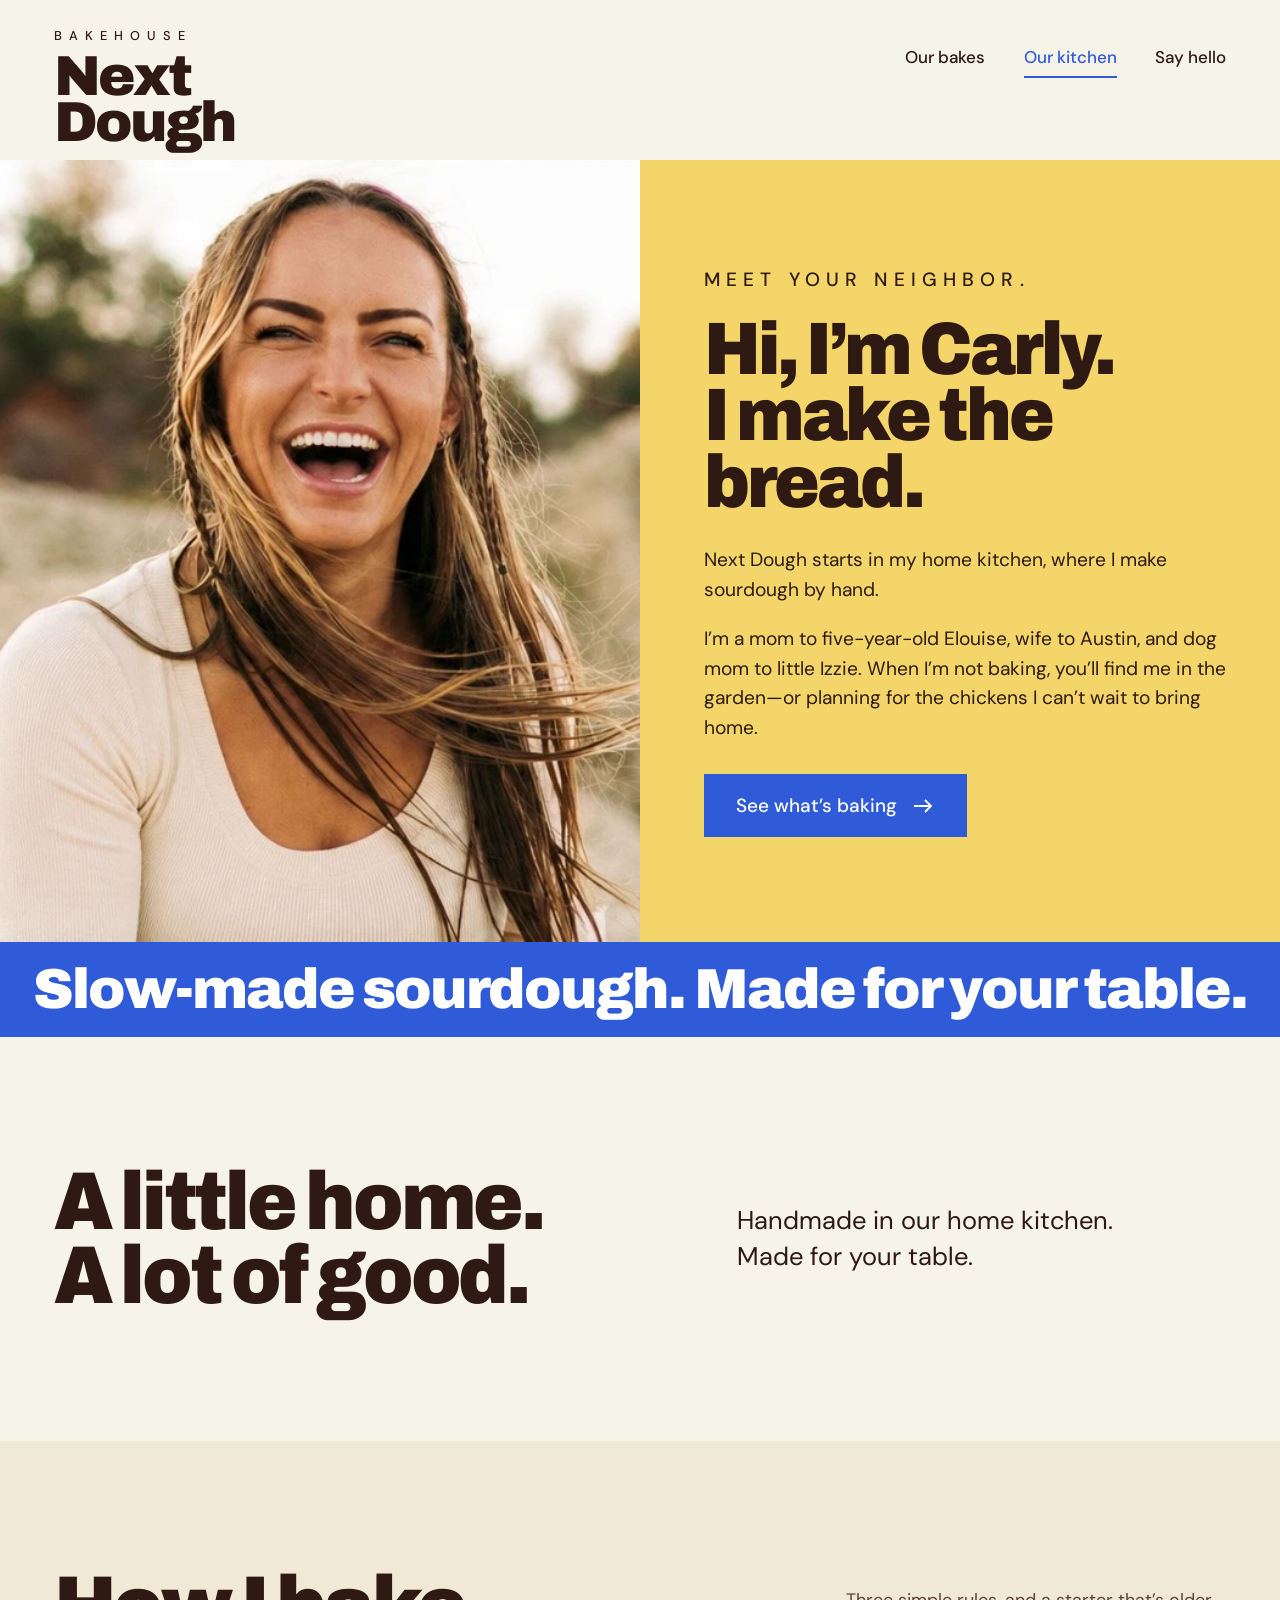
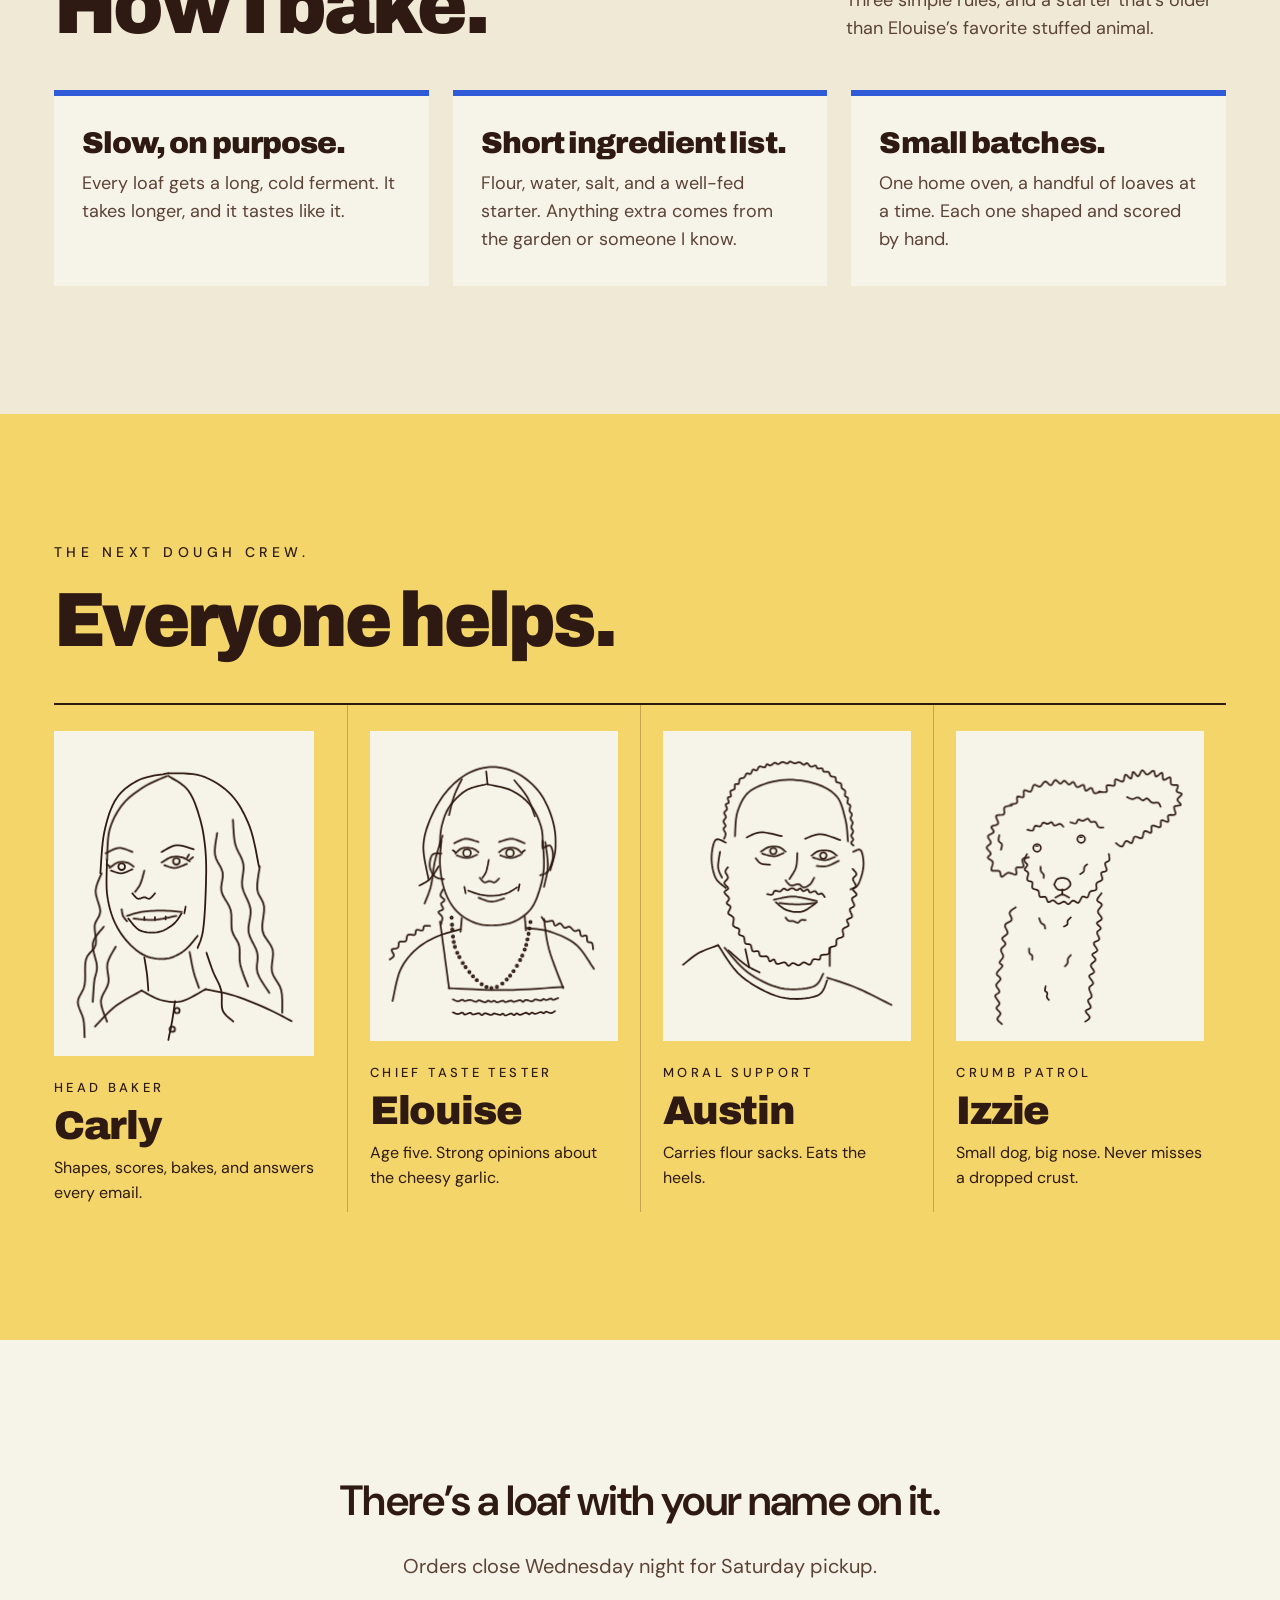
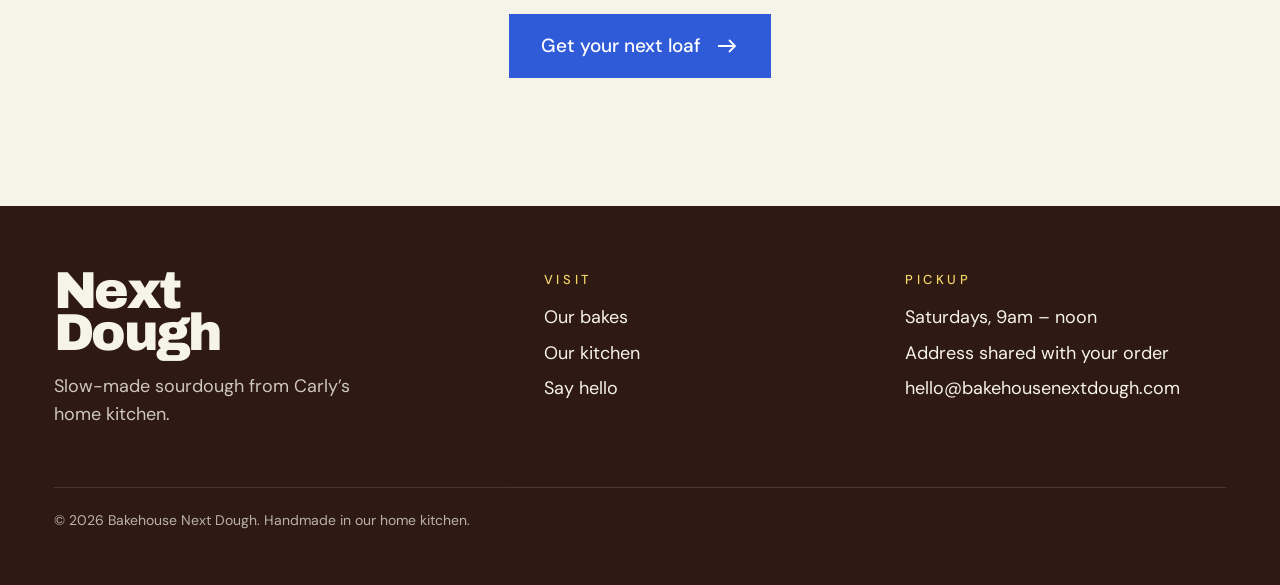
==== about.html @ 56232381 "Redraw Elouise, Austin and Izzie portraits from close-up photos Co-Authored-By: Claude Opus 5.5 <nor" ====
<!doctype html>
<html lang="en">
<head>
  <meta charset="utf-8">
  <meta name="viewport" content="width=device-width, initial-scale=1">
  <title>Our kitchen — Bakehouse Next Dough</title>
  <meta name="description" content="Meet Carly, the baker behind Bakehouse Next Dough. Sourdough made by hand in her home kitchen.">
  <link rel="preconnect" href="https://fonts.googleapis.com">
  <link rel="preconnect" href="https://fonts.gstatic.com" crossorigin>
  <link href="https://fonts.googleapis.com/css2?family=Archivo:wdth,wght@62..125,500;62..125,900&family=DM+Sans:opsz,wght@9..40,400;9..40,500;9..40,600&display=swap" rel="stylesheet">
  <link rel="stylesheet" href="styles.css">
  <script>document.documentElement.classList.add("js")</script>
</head>
<body>

  <header class="site-header solid">
    <div class="wrap">
      <a class="logo" href="index.html" aria-label="Bakehouse Next Dough home">
        <span class="logo-sub logo-sub--top">BAKEHOUSE</span>
        <span class="logo-word">Next<br>Dough</span>
      </a>
      <nav class="nav" aria-label="Main">
        <a href="index.html#bakes">Our bakes</a>
        <a href="about.html" aria-current="page">Our kitchen</a>
        <a href="index.html#hello">Say hello</a>
      </nav>
    </div>
  </header>

  <main>
    <section class="about-hero" aria-labelledby="about-title">
      <div class="photo">
        <img src="assets/carly.jpg" width="690" height="642" alt="Carly, the baker behind Next Dough, laughing outdoors with her hair blowing in the wind">
      </div>
      <div class="copy">
        <p class="eyebrow">Meet your neighbor.</p>
        <h1 id="about-title" class="display">Hi, I’m Carly.<br>I make the bread.</h1>
        <p>Next Dough starts in my home kitchen, where I make sourdough by hand.</p>
        <p>I’m a mom to five-year-old Elouise, wife to Austin, and dog mom to little Izzie. When I’m not baking, you’ll find me in the garden—or planning for the chickens I can’t wait to bring home.</p>
        <a class="btn" href="index.html#bakes">See what’s baking
          <svg viewBox="0 0 24 24" fill="none" stroke="currentColor" stroke-width="1.8" aria-hidden="true"><path d="M3 12h17M14 6l6 6-6 6"/></svg>
        </a>
      </div>
    </section>

    <div class="band static">
      <div class="band-inner"><span>Slow-made sourdough. Made for your table.</span></div>
    </div>

    <section class="section little-home" aria-labelledby="home-title">
      <div class="wrap">
        <h2 id="home-title" class="display reveal">A little home.<br>A lot of good.</h2>
        <p class="reveal">Handmade in our home kitchen.<br>Made for your table.</p>
      </div>
    </section>

    <section class="section values" aria-labelledby="values-title">
      <div class="wrap">
        <div class="section-head">
          <h2 id="values-title" class="display reveal">How I bake.</h2>
          <p class="reveal">Three simple rules, and a starter that’s older than Elouise’s favorite stuffed animal.</p>
        </div>
        <div class="values-grid">
          <div class="value reveal">
            <h3>Slow, on purpose.</h3>
            <p>Every loaf gets a long, cold ferment. It takes longer, and it tastes like it.</p>
          </div>
          <div class="value reveal">
            <h3>Short ingredient list.</h3>
            <p>Flour, water, salt, and a well-fed starter. Anything extra comes from the garden or someone I know.</p>
          </div>
          <div class="value reveal">
            <h3>Small batches.</h3>
            <p>One home oven, a handful of loaves at a time. Each one shaped and scored by hand.</p>
          </div>
        </div>
      </div>
    </section>

    <section class="section family" aria-labelledby="family-title">
      <div class="wrap">
        <p class="eyebrow reveal">The Next Dough crew.</p>
        <h2 id="family-title" class="display reveal" style="font-size:clamp(48px,6vw,92px)">Everyone helps.</h2>
        <div class="family-grid">
          <div class="member reveal">
            <figure class="portrait" style="--d:0ms" aria-hidden="true"><svg viewBox="0 0 325 420" fill="none" stroke="#2e1a12" stroke-width="1.8" stroke-linecap="round" stroke-linejoin="round"><path pathLength="1" style="--i:1" d="M140.0 20.0 L136.5 20.6 L131.9 21.4 L126.3 22.2 L120.1 23.2 L113.7 24.5 L107.3 26.0 L101.3 27.8 L96.0 30.0 L91.2 32.5 L86.4 35.2 L81.8 38.2 L77.4 41.5 L73.1 45.1 L69.1 49.0 L65.4 53.3 L62.0 58.0 L58.9 63.1 L56.1 68.7 L53.6 74.6 L51.2 80.9 L49.2 87.4 L47.3 94.1 L45.6 101.0 L44.0 108.0 L42.6 115.6 L41.5 124.1 L40.6 133.1 L39.9 142.1 L39.3 150.8 L38.8 158.6 L38.4 165.1 L38.0 170.0"/><path pathLength="1" style="--i:2" d="M39.9 170.1 L38.4 173.6 L36.1 178.6 L33.8 184.4 L31.8 190.6 L30.9 196.6 L31.5 202.6 L33.3 209.0 L35.4 215.5 L37.2 221.7 L37.9 227.2 L37.0 231.9 L35.2 236.0 L32.9 239.8 L30.8 243.8 L29.5 248.4 L29.5 253.8 L30.2 259.7 L31.1 265.9 L31.5 271.9 L31.0 277.4 L28.9 282.0 L25.7 285.9 L22.1 289.7 L18.7 294.0 L16.4 299.4 L15.3 306.2 L15.1 314.2 L15.2 322.6 L15.1 330.7 L14.4 337.7 L12.6 343.6 L10.0 348.7 L7.4 353.4 L5.2 358.0 L4.2 362.9 L4.8 368.0 L6.6 373.2 L8.8 378.5 L11.0 383.7 L12.5 389.0 L13.4 394.8 L13.8 401.1 L14.1 407.1 L14.2 412.3 L14.4 416.0"/><path pathLength="1" style="--i:3" d="M140.0 20.0 L143.9 20.1 L149.1 20.2 L155.4 20.2 L162.2 20.2 L169.5 20.6 L176.8 21.2 L183.7 22.3 L190.0 24.0 L195.9 26.2 L201.8 28.8 L207.6 31.9 L213.4 35.2 L218.9 39.0 L224.3 43.0 L229.3 47.4 L234.0 52.0 L238.4 57.0 L242.5 62.3 L246.3 68.0 L249.9 74.0 L253.2 80.2 L256.4 86.7 L259.3 93.3 L262.0 100.0 L264.5 107.3 L266.8 115.6 L268.9 124.3 L270.8 133.0 L272.4 141.4 L273.8 148.9 L275.0 155.3 L276.0 160.0"/><path pathLength="1" style="--i:4" d="M277.2 159.9 L276.5 164.7 L275.3 171.6 L274.2 179.6 L273.4 187.5 L273.5 194.4 L274.8 199.8 L277.2 204.6 L279.8 209.2 L282.2 214.1 L283.7 219.8 L283.7 226.6 L282.8 234.2 L281.6 242.1 L280.9 249.8 L281.4 256.8 L283.6 262.9 L287.0 268.4 L290.8 273.7 L294.3 279.1 L296.6 284.8 L297.2 291.1 L296.6 297.8 L295.7 304.6 L295.1 311.2 L295.5 317.5 L297.5 323.2 L300.6 328.6 L304.0 333.8 L307.1 339.2 L309.3 345.0 L310.5 352.0 L310.9 359.9 L311.0 367.8 L310.9 374.6 L310.9 379.4"/><path pathLength="1" style="--i:5" d="M138.0 24.0 L135.4 25.2 L131.8 26.6 L127.7 28.4 L123.0 30.4 L118.1 32.6 L113.2 34.9 L108.4 37.4 L104.0 40.0 L99.8 42.7 L95.6 45.5 L91.3 48.5 L87.1 51.6 L83.0 54.9 L79.1 58.4 L75.4 62.1 L72.0 66.0 L68.8 70.1 L65.8 74.5 L62.9 79.0 L60.2 83.8 L57.8 88.6 L55.6 93.7 L53.7 98.8 L52.0 104.0 L50.7 109.7 L49.8 116.0 L49.2 122.7 L48.8 129.4 L48.5 135.8 L48.3 141.5 L48.2 146.4 L48.0 150.0"/><path pathLength="1" style="--i:6" d="M140.0 24.0 L142.4 25.5 L145.7 27.4 L149.6 29.7 L153.9 32.2 L158.3 35.2 L162.6 38.4 L166.6 42.0 L170.0 46.0 L172.9 50.4 L175.6 55.3 L178.1 60.6 L180.4 66.2 L182.5 72.1 L184.5 78.1 L186.3 84.1 L188.0 90.0 L189.5 95.9 L190.9 101.8 L192.1 107.9 L193.1 114.0 L194.0 120.3 L194.8 126.7 L195.5 133.2 L196.0 140.0 L196.4 147.0 L196.7 154.4 L196.8 161.9 L196.8 169.6 L196.6 177.4 L196.5 185.0 L196.2 192.6 L196.0 200.0 L195.7 207.4 L195.4 215.0 L195.0 222.6 L194.5 230.1 L194.0 237.4 L193.4 244.2 L192.7 250.5 L192.0 256.0 L191.1 260.9 L190.1 265.2 L188.9 269.1 L187.8 272.5 L186.6 275.5 L185.5 278.0 L184.6 280.2 L184.0 282.0"/><path pathLength="1" style="--i:7" d="M213.2 109.8 L212.5 114.3 L211.4 120.7 L210.3 128.0 L209.7 135.4 L210.0 142.1 L211.5 147.8 L214.1 153.3 L217.1 158.5 L219.8 163.8 L221.5 169.2 L221.7 174.7 L220.9 180.2 L219.9 185.8 L219.2 191.4 L219.6 197.0 L221.5 202.5 L224.5 208.0 L228.0 213.6 L231.1 219.2 L233.4 225.0 L234.4 231.1 L234.6 237.6 L234.6 244.0 L234.7 250.3 L235.4 256.0 L237.2 261.0 L239.5 265.4 L242.1 269.7 L244.5 274.0 L246.2 278.8 L246.9 284.0 L247.0 289.4 L246.9 295.1 L247.0 301.0 L247.9 307.0 L249.8 313.8 L252.4 321.5 L255.3 329.0 L257.9 335.5 L259.6 340.0"/><path pathLength="1" style="--i:8" d="M236.9 89.8 L237.2 94.8 L237.5 101.9 L238.1 110.2 L238.9 118.5 L240.2 126.0 L242.3 132.4 L245.2 138.4 L248.2 144.2 L250.8 150.1 L252.5 156.3 L252.9 162.8 L252.2 169.5 L251.2 176.4 L250.5 183.2 L250.8 190.0 L252.7 196.8 L255.5 203.5 L258.7 210.2 L261.5 217.0 L263.3 223.8 L263.4 230.7 L262.4 237.6 L261.1 244.5 L260.1 251.4 L260.3 258.1 L262.1 264.6 L265.0 271.0 L268.3 277.3 L271.4 283.5 L273.4 289.7 L274.0 295.7 L273.6 301.6 L272.9 307.4 L272.7 313.2 L273.7 319.1 L276.4 325.6 L280.4 332.7 L284.8 339.5 L288.8 345.4 L291.5 349.5"/><path pathLength="1" style="--i:9" d="M43.1 250.3 L40.5 253.5 L36.6 257.9 L32.4 263.2 L28.8 269.0 L26.7 275.0 L26.7 281.5 L28.1 288.8 L30.1 296.3 L32.0 303.4 L32.9 309.7 L32.8 314.7 L32.0 318.8 L30.9 322.7 L29.8 326.7 L28.9 331.4 L28.3 337.6 L27.8 344.8 L27.3 352.1 L26.9 358.5 L26.6 362.9"/><path pathLength="1" style="--i:10" d="M61.0 280.2 L59.1 283.6 L56.3 288.3 L53.1 293.9 L50.4 299.8 L48.6 305.5 L48.2 311.1 L48.8 316.9 L49.7 322.7 L50.4 328.6 L50.1 334.3 L48.3 339.9 L45.5 345.3 L42.5 350.7 L40.0 356.3 L38.8 362.0 L39.5 368.4 L41.5 375.5 L44.0 382.4 L46.5 388.4 L48.0 392.7"/><path pathLength="1" style="--i:11" d="M197.2 289.3 L198.5 293.2 L200.4 298.8 L202.6 305.2 L204.9 311.8 L207.2 317.9 L209.6 323.4 L212.3 328.8 L215.0 334.2 L217.4 339.7 L219.2 345.4 L220.1 351.5 L220.2 358.0 L220.1 364.5 L220.3 370.6 L221.5 375.9 L224.1 380.3 L227.7 384.3 L231.6 387.6 L235.1 390.4 L237.5 392.4"/><path pathLength="1" style="--i:12" d="M48.0 150.0 L47.9 153.9 L47.8 159.2 L47.6 165.5 L47.4 172.5 L47.3 179.8 L47.3 187.0 L47.5 193.9 L48.0 200.0 L48.7 205.5 L49.6 210.9 L50.6 216.1 L51.8 221.1 L53.1 226.0 L54.6 230.8 L56.2 235.5 L58.0 240.0 L60.0 244.5 L62.1 248.8 L64.4 253.0 L66.9 257.1 L69.5 261.1 L72.2 264.9 L75.0 268.5 L78.0 272.0 L81.1 275.4 L84.3 278.6 L87.7 281.8 L91.2 284.8 L94.9 287.5 L98.5 290.0 L102.3 292.2 L106.0 294.0 L109.8 295.5 L113.9 296.6 L118.0 297.5 L122.1 298.1 L126.3 298.5 L130.3 298.5 L134.3 298.4 L138.0 298.0 L141.6 297.3 L145.1 296.4 L148.5 295.1 L151.8 293.6 L155.0 291.9 L158.1 290.1 L161.1 288.1 L164.0 286.0 L166.9 283.6 L169.9 280.7 L172.8 277.5 L175.6 274.2 L178.2 271.1 L180.5 268.2 L182.5 265.8 L184.0 264.0"/><path pathLength="1" style="--i:13" d="M46.0 140.0 L47.5 139.3 L49.6 138.2 L52.0 137.0 L54.8 135.6 L57.6 134.3 L60.5 133.2 L63.4 132.4 L66.0 132.0 L68.6 132.1 L71.5 132.7 L74.4 133.5 L77.2 134.5 L80.0 135.6 L82.4 136.6 L84.5 137.4 L86.0 138.0"/><path pathLength="1" style="--i:14" d="M130.0 138.0 L131.7 137.1 L133.9 135.8 L136.5 134.3 L139.4 132.6 L142.5 131.0 L145.7 129.6 L148.9 128.6 L152.0 128.0 L155.2 128.0 L158.8 128.5 L162.6 129.3 L166.4 130.4 L170.0 131.5 L173.2 132.5 L176.0 133.4 L178.0 134.0"/><path pathLength="1" style="--i:15" d="M52.0 162.0 L52.9 161.3 L54.1 160.4 L55.5 159.2 L57.1 158.0 L58.8 156.8 L60.6 155.6 L62.3 154.7 L64.0 154.0 L65.7 153.6 L67.5 153.3 L69.3 153.2 L71.1 153.1 L73.0 153.2 L74.7 153.4 L76.4 153.7 L78.0 154.0 L79.5 154.5 L81.0 155.2 L82.5 156.1 L83.9 157.0 L85.2 157.9 L86.3 158.8 L87.3 159.5 L88.0 160.0"/><path pathLength="1" style="--i:16" d="M54.0 166.0 L55.2 166.4 L56.9 167.0 L58.8 167.6 L61.0 168.4 L63.3 169.1 L65.6 169.6 L67.9 170.0 L70.0 170.0 L72.1 169.7 L74.4 169.1 L76.7 168.2 L79.0 167.2 L81.2 166.2 L83.1 165.3 L84.8 164.5 L86.0 164.0"/><path pathLength="1" style="--i:17" d="M130.0 154.0 L131.1 153.3 L132.5 152.4 L134.1 151.2 L136.0 150.0 L138.0 148.8 L140.0 147.6 L142.1 146.7 L144.0 146.0 L145.9 145.6 L148.0 145.3 L150.0 145.2 L152.1 145.1 L154.2 145.2 L156.2 145.4 L158.2 145.7 L160.0 146.0 L161.8 146.5 L163.6 147.2 L165.3 148.1 L167.0 149.0 L168.6 149.9 L169.9 150.8 L171.1 151.5 L172.0 152.0"/><path pathLength="1" style="--i:18" d="M134.0 158.0 L135.2 158.4 L136.8 159.0 L138.7 159.6 L140.9 160.4 L143.2 161.1 L145.5 161.6 L147.8 162.0 L150.0 162.0 L152.3 161.7 L154.8 161.1 L157.4 160.2 L160.0 159.2 L162.5 158.2 L164.7 157.3 L166.6 156.5 L168.0 156.0"/><path pathLength="1" style="--i:19" d="M65 160 a5 5 0 1 0 10 0 a5 5 0 1 0 -10 0"/><path pathLength="1" style="--i:20" d="M147 152 a5 5 0 1 0 10 0 a5 5 0 1 0 -10 0"/><path pathLength="1" style="--i:21" d="M172 150 l5 -4 M168 147 l3 -5 M52 160 l-4 -3"/><path pathLength="1" style="--i:22" d="M104.0 166.0 L103.6 167.6 L103.0 169.8 L102.3 172.4 L101.5 175.2 L100.7 178.2 L99.8 181.1 L98.9 183.7 L98.0 186.0 L97.0 188.0 L96.0 189.8 L94.8 191.6 L93.6 193.2 L92.5 194.7 L91.5 196.0 L90.6 197.1 L90.0 198.0"/><path pathLength="1" style="--i:23" d="M86.0 200.0 L86.6 200.7 L87.4 201.7 L88.3 202.9 L89.4 204.1 L90.5 205.4 L91.7 206.5 L92.8 207.4 L94.0 208.0 L95.2 208.2 L96.4 208.1 L97.7 207.8 L99.0 207.4 L100.3 206.9 L101.6 206.5 L102.8 206.1 L104.0 206.0 L105.1 206.1 L106.1 206.5 L107.1 206.9 L108.1 207.4 L109.1 207.8 L110.0 208.1 L111.0 208.2 L112.0 208.0 L113.1 207.4 L114.2 206.5 L115.4 205.4 L116.5 204.1 L117.6 202.9 L118.6 201.7 L119.4 200.7 L120.0 200.0"/><path pathLength="1" style="--i:24" d="M78.0 234.0 L79.6 233.5 L81.8 232.8 L84.3 232.0 L87.1 231.1 L90.2 230.2 L93.4 229.4 L96.7 228.6 L100.0 228.0 L103.4 227.5 L106.9 227.1 L110.7 226.8 L114.5 226.5 L118.4 226.3 L122.3 226.1 L126.2 226.0 L130.0 226.0 L134.0 226.1 L138.2 226.3 L142.6 226.5 L146.9 226.9 L150.9 227.2 L154.6 227.5 L157.7 227.8 L160.0 228.0"/><path pathLength="1" style="--i:25" d="M80.0 238.0 L81.3 239.5 L83.0 241.6 L85.0 244.1 L87.2 246.9 L89.7 249.6 L92.4 252.2 L95.1 254.4 L98.0 256.0 L101.1 257.1 L104.4 258.0 L108.0 258.5 L111.8 258.9 L115.5 259.0 L119.2 258.9 L122.7 258.5 L126.0 258.0 L129.1 257.2 L132.2 256.1 L135.1 254.7 L138.0 253.1 L140.7 251.4 L143.3 249.6 L145.8 247.8 L148.0 246.0 L150.1 244.1 L152.0 241.9 L153.8 239.6 L155.4 237.2 L156.8 235.0 L158.1 233.0 L159.1 231.3 L160.0 230.0"/><path pathLength="1" style="--i:26" d="M88.0 238.0 L90.3 238.2 L93.3 238.5 L96.9 239.0 L100.9 239.4 L105.1 239.7 L109.5 240.0 L113.9 240.1 L118.0 240.0 L122.3 239.6 L127.0 238.9 L132.0 238.1 L136.9 237.1 L141.6 236.2 L145.8 235.3 L149.3 234.5 L152.0 234.0"/><path pathLength="1" style="--i:27" d="M104 236 l0 4 M120 236 l0 4 M136 235 l0 4"/><path pathLength="1" style="--i:28" d="M70.0 224.0 L70.1 224.8 L70.3 225.8 L70.4 227.1 L70.6 228.5 L70.9 230.0 L71.2 231.4 L71.5 232.8 L72.0 234.0 L72.6 235.2 L73.4 236.3 L74.2 237.5 L75.1 238.6 L76.0 239.7 L76.8 240.6 L77.5 241.4 L78.0 242.0"/><path pathLength="1" style="--i:29" d="M166.0 220.0 L165.8 220.8 L165.6 222.0 L165.3 223.5 L165.0 225.0 L164.7 226.5 L164.4 228.0 L164.2 229.2 L164.0 230.0"/><path pathLength="1" style="--i:30" d="M104.0 296.0 L104.3 298.0 L104.8 300.7 L105.3 303.9 L105.9 307.5 L106.5 311.3 L107.0 315.0 L107.6 318.7 L108.0 322.0 L108.4 325.3 L108.7 328.7 L109.0 332.2 L109.2 335.6 L109.5 338.8 L109.7 341.7 L109.9 344.2 L110.0 346.0"/><path pathLength="1" style="--i:31" d="M172.0 288.0 L172.4 290.4 L173.0 293.5 L173.7 297.3 L174.5 301.5 L175.3 305.9 L176.2 310.2 L177.1 314.3 L178.0 318.0 L179.0 321.5 L180.0 325.0 L181.2 328.5 L182.4 331.9 L183.5 335.0 L184.5 337.8 L185.4 340.2 L186.0 342.0"/><path pathLength="1" style="--i:32" d="M100.0 346.0 L102.1 347.2 L104.9 348.8 L108.3 350.8 L112.0 352.9 L116.0 355.0 L120.1 357.0 L124.1 358.7 L128.0 360.0 L131.8 361.0 L135.6 361.8 L139.5 362.5 L143.5 363.0 L147.5 363.2 L151.6 363.2 L155.8 362.8 L160.0 362.0 L164.6 360.6 L169.6 358.5 L174.8 355.9 L180.0 353.1 L185.0 350.3 L189.4 347.7 L193.2 345.5 L196.0 344.0"/><path pathLength="1" style="--i:33" d="M150.0 362.0 L149.7 364.1 L149.3 367.0 L148.9 370.4 L148.4 374.1 L147.8 378.1 L147.2 382.2 L146.6 386.2 L146.0 390.0 L145.3 393.9 L144.5 398.1 L143.6 402.4 L142.8 406.8 L141.9 410.9 L141.1 414.6 L140.5 417.7 L140.0 420.0"/><path pathLength="1" style="--i:34" d="M149 376 a4 4 0 1 0 8 0 a4 4 0 1 0 -8 0"/><path pathLength="1" style="--i:35" d="M142 404 a4 4 0 1 0 8 0 a4 4 0 1 0 -8 0"/><path pathLength="1" style="--i:36" d="M196.0 344.0 L199.4 344.7 L203.8 345.6 L209.0 346.6 L214.9 347.8 L221.1 349.1 L227.5 350.6 L233.9 352.2 L240.0 354.0 L246.1 356.0 L252.4 358.3 L259.0 360.9 L265.6 363.5 L272.1 366.2 L278.4 368.9 L284.4 371.5 L290.0 374.0 L295.3 376.5 L300.6 379.1 L305.8 381.7 L310.6 384.2 L315.1 386.7 L319.1 388.8 L322.4 390.6 L325.0 392.0"/><path pathLength="1" style="--i:37" d="M100.0 346.0 L96.8 347.8 L92.6 350.2 L87.5 353.0 L81.9 356.1 L76.0 359.5 L70.2 363.0 L64.8 366.5 L60.0 370.0 L55.6 373.7 L51.1 377.8 L46.7 382.1 L42.5 386.5 L38.6 390.7 L35.2 394.5 L32.2 397.6 L30.0 400.0"/></svg></figure>
            <p class="role">Head baker</p>
            <h3>Carly</h3>
            <p>Shapes, scores, bakes, and answers every email.</p>
          </div>
          <div class="member reveal">
            <figure class="portrait" style="--d:350ms" aria-hidden="true"><svg viewBox="0 0 325 420" fill="none" stroke="#2e1a12" stroke-width="1.8" stroke-linecap="round" stroke-linejoin="round"><path pathLength="1" style="--i:1" d="M94.2 250.0 a1.8 1.8 0 1 0 3.6 0 a1.8 1.8 0 1 0 -3.6 0"/><path pathLength="1" style="--i:2" d="M94.9 261.1 a1.8 1.8 0 1 0 3.6 0 a1.8 1.8 0 1 0 -3.6 0"/><path pathLength="1" style="--i:3" d="M95.4 268.7 a1.8 1.8 0 1 0 3.6 0 a1.8 1.8 0 1 0 -3.6 0"/><path pathLength="1" style="--i:4" d="M96.4 279.7 a1.8 1.8 0 1 0 3.6 0 a1.8 1.8 0 1 0 -3.6 0"/><path pathLength="1" style="--i:5" d="M97.60000000000001 288.0 a1.8 1.8 0 1 0 3.6 0 a1.8 1.8 0 1 0 -3.6 0"/><path pathLength="1" style="--i:6" d="M99.4 295.7 a1.8 1.8 0 1 0 3.6 0 a1.8 1.8 0 1 0 -3.6 0"/><path pathLength="1" style="--i:7" d="M103.0 304.8 a1.8 1.8 0 1 0 3.6 0 a1.8 1.8 0 1 0 -3.6 0"/><path pathLength="1" style="--i:8" d="M106.4 311.7 a1.8 1.8 0 1 0 3.6 0 a1.8 1.8 0 1 0 -3.6 0"/><path pathLength="1" style="--i:9" d="M111.7 320.8 a1.8 1.8 0 1 0 3.6 0 a1.8 1.8 0 1 0 -3.6 0"/><path pathLength="1" style="--i:10" d="M116.0 327.2 a1.8 1.8 0 1 0 3.6 0 a1.8 1.8 0 1 0 -3.6 0"/><path pathLength="1" style="--i:11" d="M121.9 334.9 a1.8 1.8 0 1 0 3.6 0 a1.8 1.8 0 1 0 -3.6 0"/><path pathLength="1" style="--i:12" d="M127.60000000000001 341.5 a1.8 1.8 0 1 0 3.6 0 a1.8 1.8 0 1 0 -3.6 0"/><path pathLength="1" style="--i:13" d="M133.5 347.4 a1.8 1.8 0 1 0 3.6 0 a1.8 1.8 0 1 0 -3.6 0"/><path pathLength="1" style="--i:14" d="M141.1 353.8 a1.8 1.8 0 1 0 3.6 0 a1.8 1.8 0 1 0 -3.6 0"/><path pathLength="1" style="--i:15" d="M148.7 358.2 a1.8 1.8 0 1 0 3.6 0 a1.8 1.8 0 1 0 -3.6 0"/><path pathLength="1" style="--i:16" d="M156.2 360.0 a1.8 1.8 0 1 0 3.6 0 a1.8 1.8 0 1 0 -3.6 0"/><path pathLength="1" style="--i:17" d="M164.89999999999998 358.1 a1.8 1.8 0 1 0 3.6 0 a1.8 1.8 0 1 0 -3.6 0"/><path pathLength="1" style="--i:18" d="M173.39999999999998 352.8 a1.8 1.8 0 1 0 3.6 0 a1.8 1.8 0 1 0 -3.6 0"/><path pathLength="1" style="--i:19" d="M180.2 346.4 a1.8 1.8 0 1 0 3.6 0 a1.8 1.8 0 1 0 -3.6 0"/><path pathLength="1" style="--i:20" d="M185.5 340.5 a1.8 1.8 0 1 0 3.6 0 a1.8 1.8 0 1 0 -3.6 0"/><path pathLength="1" style="--i:21" d="M190.79999999999998 333.4 a1.8 1.8 0 1 0 3.6 0 a1.8 1.8 0 1 0 -3.6 0"/><path pathLength="1" style="--i:22" d="M196.1 325.2 a1.8 1.8 0 1 0 3.6 0 a1.8 1.8 0 1 0 -3.6 0"/><path pathLength="1" style="--i:23" d="M201.0 316.2 a1.8 1.8 0 1 0 3.6 0 a1.8 1.8 0 1 0 -3.6 0"/><path pathLength="1" style="--i:24" d="M204.39999999999998 309.3 a1.8 1.8 0 1 0 3.6 0 a1.8 1.8 0 1 0 -3.6 0"/><path pathLength="1" style="--i:25" d="M208.2 300.0 a1.8 1.8 0 1 0 3.6 0 a1.8 1.8 0 1 0 -3.6 0"/><path pathLength="1" style="--i:26" d="M210.6 292.5 a1.8 1.8 0 1 0 3.6 0 a1.8 1.8 0 1 0 -3.6 0"/><path pathLength="1" style="--i:27" d="M212.5 284.0 a1.8 1.8 0 1 0 3.6 0 a1.8 1.8 0 1 0 -3.6 0"/><path pathLength="1" style="--i:28" d="M214.2 275.3 a1.8 1.8 0 1 0 3.6 0 a1.8 1.8 0 1 0 -3.6 0"/><path pathLength="1" style="--i:29" d="M215.6 266.8 a1.8 1.8 0 1 0 3.6 0 a1.8 1.8 0 1 0 -3.6 0"/><path pathLength="1" style="--i:30" d="M217.1 256.9 a1.8 1.8 0 1 0 3.6 0 a1.8 1.8 0 1 0 -3.6 0"/><path pathLength="1" style="--i:31" d="M60.0 190.0 L59.3 186.1 L58.1 180.8 L56.8 174.6 L55.4 167.6 L54.0 160.4 L52.9 153.1 L52.2 146.2 L52.0 140.0 L52.3 134.4 L52.9 128.9 L53.8 123.7 L55.0 118.5 L56.4 113.4 L58.1 108.3 L60.0 103.2 L62.0 98.0 L64.3 92.7 L66.8 87.2 L69.5 81.7 L72.5 76.2 L75.7 70.9 L79.0 65.7 L82.4 60.7 L86.0 56.0 L89.7 51.5 L93.7 47.2 L97.8 43.0 L102.0 39.1 L106.4 35.3 L110.8 31.9 L115.4 28.8 L120.0 26.0 L124.7 23.6 L129.6 21.4 L134.6 19.5 L139.6 17.9 L144.7 16.7 L149.9 15.8 L155.0 15.2 L160.0 15.0 L165.0 15.2 L170.1 15.8 L175.3 16.7 L180.4 17.9 L185.4 19.5 L190.4 21.4 L195.3 23.6 L200.0 26.0 L204.6 28.7 L209.2 31.8 L213.8 35.2 L218.2 38.9 L222.5 42.9 L226.6 47.1 L230.5 51.5 L234.0 56.0 L237.3 60.8 L240.4 66.1 L243.2 71.6 L245.9 77.2 L248.3 83.0 L250.5 88.8 L252.4 94.5 L254.0 100.0 L255.3 105.4 L256.4 110.8 L257.2 116.2 L257.8 121.6 L258.1 126.9 L258.2 132.1 L258.2 137.1 L258.0 142.0 L257.5 146.9 L256.7 151.9 L255.5 156.8 L254.2 161.6 L252.9 166.1 L251.7 170.1 L250.7 173.4 L250.0 176.0"/><path pathLength="1" style="--i:32" d="M150.0 22.0 L150.2 23.7 L150.4 26.1 L150.7 28.9 L151.0 32.0 L151.3 35.1 L151.6 37.9 L151.8 40.3 L152.0 42.0"/><path pathLength="1" style="--i:33" d="M150.0 42.0 L147.5 42.7 L144.1 43.4 L140.1 44.3 L135.6 45.4 L131.0 46.6 L126.3 48.1 L121.9 49.9 L118.0 52.0 L114.4 54.4 L110.8 57.2 L107.2 60.3 L103.8 63.6 L100.5 67.1 L97.4 70.7 L94.5 74.4 L92.0 78.0 L89.8 81.7 L87.8 85.6 L86.0 89.6 L84.5 93.8 L83.2 97.9 L82.0 102.0 L80.9 106.1 L80.0 110.0 L79.3 114.1 L78.8 118.3 L78.4 122.7 L78.2 127.0 L78.2 131.0 L78.1 134.7 L78.1 137.7 L78.0 140.0"/><path pathLength="1" style="--i:34" d="M152.0 42.0 L155.0 42.7 L159.0 43.5 L163.8 44.4 L169.1 45.5 L174.7 46.8 L180.2 48.3 L185.4 50.0 L190.0 52.0 L194.2 54.3 L198.4 56.8 L202.5 59.5 L206.4 62.5 L210.1 65.7 L213.7 69.0 L217.0 72.4 L220.0 76.0 L222.8 79.8 L225.3 83.9 L227.6 88.2 L229.8 92.6 L231.6 97.1 L233.3 101.5 L234.8 105.9 L236.0 110.0 L236.9 114.1 L237.5 118.5 L237.9 122.9 L238.0 127.1 L238.0 131.1 L238.0 134.7 L237.9 137.7 L238.0 140.0"/><path pathLength="1" style="--i:35" d="M112.0 34.0 L111.0 36.0 L109.8 38.6 L108.2 41.7 L106.5 45.1 L104.7 48.8 L103.0 52.6 L101.4 56.4 L100.0 60.0 L98.8 63.8 L97.5 67.9 L96.4 72.3 L95.2 76.6 L94.2 80.8 L93.3 84.5 L92.6 87.7 L92.0 90.0"/><path pathLength="1" style="--i:36" d="M194.0 36.0 L195.6 38.0 L197.8 40.6 L200.4 43.7 L203.2 47.1 L206.2 50.8 L209.1 54.6 L211.7 58.4 L214.0 62.0 L216.0 65.8 L217.8 69.9 L219.6 74.3 L221.2 78.6 L222.7 82.8 L224.0 86.5 L225.1 89.7 L226.0 92.0"/><path pathLength="1" style="--i:37" d="M82.0 122.0 L81.0 125.1 L79.7 129.2 L78.1 134.2 L76.4 139.6 L74.6 145.4 L72.9 151.2 L71.3 156.8 L70.0 162.0 L69.0 166.9 L68.2 171.9 L67.5 176.8 L66.9 181.8 L66.3 186.6 L65.6 191.2 L64.9 195.7 L64.0 200.0 L62.9 204.2 L61.5 208.4 L60.1 212.5 L58.6 216.4 L57.2 220.0 L55.9 223.2 L54.8 225.9 L54.0 228.0"/><path pathLength="1" style="--i:38" d="M76.0 170.0 L74.9 171.6 L73.5 173.8 L71.9 176.5 L70.0 179.4 L68.0 182.4 L66.0 185.2 L63.9 187.8 L62.0 190.0 L60.0 191.8 L57.8 193.4 L55.4 194.9 L53.1 196.2 L50.9 197.4 L48.9 198.4 L47.2 199.3 L46.0 200.0"/><path pathLength="1" style="--i:39" d="M242.0 132.0 L242.4 135.0 L243.0 139.0 L243.6 143.7 L244.4 149.0 L245.1 154.5 L245.6 160.0 L246.0 165.3 L246.0 170.0 L245.7 174.5 L245.1 179.2 L244.2 183.8 L243.2 188.4 L242.2 192.6 L241.3 196.4 L240.5 199.6 L240.0 202.0"/><path pathLength="1" style="--i:40" d="M82.8 205.9 L82.1 207.2 L81.0 209.1 L79.8 211.3 L78.9 213.4 L78.7 215.4 L79.4 217.0 L80.9 218.6 L82.7 220.0 L84.2 221.4 L84.8 222.8 L84.4 224.0 L83.2 225.0 L81.7 226.0 L80.3 227.1 L79.6 228.3 L79.9 229.8 L80.8 231.6 L81.9 233.4 L82.7 235.1 L82.8 236.5 L81.8 237.7 L80.0 238.6 L78.0 239.4 L76.3 240.3 L75.6 241.5 L76.1 242.8 L77.4 244.3 L79.1 246.0 L80.6 247.7 L81.5 249.5 L81.6 251.6 L81.2 254.0 L80.5 256.4 L79.9 258.5 L79.5 260.0"/><path pathLength="1" style="--i:41" d="M80.0 130.0 L79.8 133.1 L79.4 137.2 L79.0 142.1 L78.5 147.5 L78.1 153.2 L77.8 159.1 L77.8 164.7 L78.0 170.0 L78.5 175.1 L79.1 180.2 L79.8 185.4 L80.8 190.6 L81.8 195.7 L83.1 200.7 L84.5 205.5 L86.0 210.0 L87.7 214.3 L89.6 218.5 L91.6 222.5 L93.8 226.4 L96.1 230.1 L98.6 233.6 L101.2 236.9 L104.0 240.0 L107.0 242.9 L110.2 245.7 L113.7 248.2 L117.2 250.6 L120.9 252.8 L124.6 254.8 L128.3 256.5 L132.0 258.0 L135.6 259.2 L139.3 260.2 L143.0 261.0 L146.8 261.5 L150.5 261.8 L154.3 262.0 L158.1 262.1 L162.0 262.0 L165.9 261.8 L170.0 261.5 L174.1 261.1 L178.2 260.5 L182.4 259.7 L186.4 258.7 L190.3 257.5 L194.0 256.0 L197.6 254.3 L201.2 252.3 L204.7 250.1 L208.1 247.6 L211.4 245.0 L214.5 242.2 L217.4 239.2 L220.0 236.0 L222.4 232.6 L224.5 228.9 L226.5 225.0 L228.2 220.9 L229.9 216.7 L231.3 212.4 L232.7 208.2 L234.0 204.0 L235.2 199.9 L236.2 195.8 L237.2 191.7 L238.0 187.5 L238.7 183.3 L239.2 179.0 L239.7 174.6 L240.0 170.0 L240.1 165.0 L240.0 159.5 L239.7 153.7 L239.4 147.9 L239.0 142.3 L238.5 137.3 L238.2 133.1 L238.0 130.0"/><path pathLength="1" style="--i:42" d="M80.0 150.0 L78.9 150.0 L77.2 150.0 L75.3 149.9 L73.2 149.9 L71.1 150.0 L69.1 150.3 L67.4 151.0 L66.0 152.0 L64.9 153.5 L64.0 155.4 L63.2 157.7 L62.6 160.1 L62.2 162.7 L61.9 165.3 L61.9 167.7 L62.0 170.0 L62.4 172.2 L63.0 174.4 L63.9 176.7 L64.9 178.9 L66.0 181.0 L67.3 182.9 L68.6 184.6 L70.0 186.0 L71.6 187.1 L73.4 187.9 L75.4 188.6 L77.5 189.0 L79.5 189.3 L81.3 189.6 L82.9 189.8 L84.0 190.0"/><path pathLength="1" style="--i:43" d="M238.0 142.0 L239.0 141.5 L240.3 140.8 L242.0 139.8 L243.8 138.9 L245.6 138.1 L247.3 137.5 L248.8 137.5 L250.0 138.0 L251.0 139.2 L251.8 140.9 L252.6 143.0 L253.2 145.4 L253.7 148.0 L254.0 150.7 L254.1 153.4 L254.0 156.0 L253.6 158.7 L252.9 161.6 L252.1 164.7 L251.0 167.8 L249.8 170.7 L248.6 173.5 L247.3 176.0 L246.0 178.0 L244.6 179.6 L243.0 180.8 L241.3 181.7 L239.5 182.4 L237.8 182.9 L236.2 183.3 L235.0 183.6 L234.0 184.0"/><path pathLength="1" style="--i:44" d="M100.0 134.0 L101.4 133.4 L103.2 132.5 L105.3 131.4 L107.8 130.2 L110.3 129.1 L112.9 128.1 L115.5 127.3 L118.0 127.0 L120.5 127.1 L123.3 127.5 L126.2 128.2 L129.1 129.1 L131.9 130.0 L134.4 130.8 L136.4 131.5 L138.0 132.0"/><path pathLength="1" style="--i:45" d="M170.0 132.0 L171.5 131.5 L173.6 130.8 L176.0 130.0 L178.8 129.1 L181.6 128.2 L184.5 127.5 L187.4 127.1 L190.0 127.0 L192.6 127.3 L195.5 128.1 L198.4 129.1 L201.2 130.2 L204.0 131.4 L206.4 132.5 L208.5 133.4 L210.0 134.0"/><path pathLength="1" style="--i:46" d="M102.0 150.0 L102.7 149.3 L103.7 148.4 L104.8 147.2 L106.0 146.0 L107.4 144.8 L108.8 143.6 L110.4 142.7 L112.0 142.0 L113.8 141.6 L115.7 141.3 L117.8 141.2 L120.0 141.1 L122.2 141.2 L124.3 141.4 L126.2 141.7 L128.0 142.0 L129.6 142.5 L131.2 143.2 L132.6 144.1 L134.0 145.0 L135.2 145.9 L136.3 146.8 L137.3 147.5 L138.0 148.0"/><path pathLength="1" style="--i:47" d="M104.0 153.0 L105.2 153.4 L106.9 153.9 L108.8 154.6 L111.0 155.3 L113.3 156.0 L115.6 156.5 L117.9 156.9 L120.0 157.0 L122.1 156.8 L124.4 156.3 L126.7 155.6 L129.0 154.8 L131.2 153.9 L133.1 153.1 L134.8 152.4 L136.0 152.0"/><path pathLength="1" style="--i:48" d="M114 149 a6 6 0 1 0 12 0 a6 6 0 1 0 -12 0"/><path pathLength="1" style="--i:49" d="M170.0 148.0 L170.7 147.5 L171.7 146.8 L172.8 145.9 L174.0 145.0 L175.4 144.1 L176.8 143.2 L178.4 142.5 L180.0 142.0 L181.8 141.7 L183.7 141.4 L185.8 141.2 L188.0 141.1 L190.2 141.2 L192.3 141.3 L194.2 141.6 L196.0 142.0 L197.6 142.7 L199.2 143.6 L200.6 144.8 L202.0 146.0 L203.2 147.2 L204.3 148.4 L205.3 149.3 L206.0 150.0"/><path pathLength="1" style="--i:50" d="M172.0 153.0 L173.2 153.4 L174.9 153.9 L176.8 154.6 L179.0 155.3 L181.3 156.0 L183.6 156.5 L185.9 156.9 L188.0 157.0 L190.1 156.8 L192.4 156.3 L194.7 155.6 L197.0 154.8 L199.2 153.9 L201.1 153.1 L202.8 152.4 L204.0 152.0"/><path pathLength="1" style="--i:51" d="M181 149 a6 6 0 1 0 12 0 a6 6 0 1 0 -12 0"/><path pathLength="1" style="--i:52" d="M102 148 l-4 -3 M206 148 l4 -3"/><path pathLength="1" style="--i:53" d="M154.0 160.0 L153.7 161.4 L153.3 163.4 L152.9 165.8 L152.4 168.4 L151.8 171.0 L151.2 173.6 L150.6 176.0 L150.0 178.0 L149.3 179.7 L148.5 181.3 L147.6 182.8 L146.8 184.1 L145.9 185.3 L145.1 186.4 L144.5 187.3 L144.0 188.0"/><path pathLength="1" style="--i:54" d="M140.0 188.0 L140.5 188.6 L141.2 189.5 L142.1 190.5 L143.0 191.6 L144.0 192.7 L145.0 193.7 L146.0 194.5 L147.0 195.0 L148.0 195.2 L148.9 195.0 L149.9 194.7 L150.9 194.3 L152.0 193.9 L153.0 193.4 L154.0 193.1 L155.0 193.0 L156.0 193.1 L157.0 193.4 L158.0 193.8 L159.1 194.2 L160.1 194.7 L161.1 195.0 L162.0 195.1 L163.0 195.0 L164.0 194.6 L165.0 193.9 L166.0 193.1 L167.0 192.1 L167.9 191.2 L168.8 190.3 L169.5 189.5 L170.0 189.0"/><path pathLength="1" style="--i:55" d="M122.0 208.0 L123.4 208.5 L125.2 209.2 L127.3 210.0 L129.8 210.9 L132.3 211.8 L134.9 212.6 L137.5 213.4 L140.0 214.0 L142.4 214.5 L144.8 214.9 L147.3 215.3 L149.8 215.6 L152.3 215.9 L154.8 216.0 L157.4 216.1 L160.0 216.0 L162.7 215.8 L165.5 215.5 L168.4 215.2 L171.2 214.7 L174.1 214.1 L176.9 213.5 L179.5 212.8 L182.0 212.0 L184.4 211.1 L186.8 209.9 L189.1 208.6 L191.4 207.2 L193.4 205.9 L195.3 204.7 L196.8 203.7 L198.0 203.0"/><path pathLength="1" style="--i:56" d="M138.0 219.0 L139.5 219.5 L141.6 220.3 L144.0 221.3 L146.8 222.3 L149.6 223.3 L152.5 224.1 L155.4 224.7 L158.0 225.0 L160.6 224.9 L163.5 224.4 L166.4 223.7 L169.2 222.9 L172.0 222.0 L174.4 221.2 L176.5 220.5 L178.0 220.0"/><path pathLength="1" style="--i:57" d="M116.0 202.0 L116.2 202.8 L116.4 204.0 L116.7 205.5 L117.0 207.0 L117.3 208.5 L117.6 210.0 L117.8 211.2 L118.0 212.0"/><path pathLength="1" style="--i:58" d="M202.0 198.0 L201.8 198.8 L201.6 200.0 L201.3 201.5 L201.0 203.0 L200.7 204.5 L200.4 206.0 L200.2 207.2 L200.0 208.0"/><path pathLength="1" style="--i:59" d="M112.0 250.0 L111.8 251.8 L111.6 254.5 L111.3 257.6 L111.0 261.0 L110.7 264.4 L110.4 267.5 L110.2 270.2 L110.0 272.0"/><path pathLength="1" style="--i:60" d="M210.0 248.0 L210.2 249.8 L210.4 252.5 L210.7 255.6 L211.0 259.0 L211.3 262.4 L211.6 265.5 L211.8 268.2 L212.0 270.0"/><path pathLength="1" style="--i:61" d="M110.0 268.0 L107.0 268.9 L103.0 270.0 L98.3 271.3 L93.0 272.8 L87.5 274.4 L82.0 276.2 L76.7 278.0 L72.0 280.0 L67.7 282.0 L63.4 284.2 L59.2 286.4 L55.1 288.8 L51.2 291.3 L47.3 294.0 L43.6 296.9 L40.0 300.0 L36.5 303.3 L33.2 306.8 L29.9 310.4 L26.8 314.2 L23.8 318.3 L21.0 322.6 L18.4 327.2 L16.0 332.0 L13.8 337.6 L11.9 344.0 L10.1 350.9 L8.5 358.0 L7.1 364.8 L5.9 371.0 L4.8 376.2 L4.0 380.0"/><path pathLength="1" style="--i:62" d="M212.0 266.0 L214.9 266.4 L218.8 266.8 L223.4 267.2 L228.5 267.8 L233.9 268.5 L239.5 269.4 L244.9 270.5 L250.0 272.0 L255.0 273.7 L260.1 275.6 L265.4 277.7 L270.6 280.0 L275.8 282.6 L280.8 285.4 L285.6 288.5 L290.0 292.0 L294.3 296.1 L298.5 301.1 L302.6 306.6 L306.5 312.2 L310.1 317.7 L313.2 322.8 L315.9 326.9 L318.0 330.0"/><path pathLength="1" style="--i:63" d="M62.6 263.0 L61.2 262.9 L59.3 262.7 L57.0 262.6 L54.9 262.7 L53.4 263.1 L52.5 264.1 L52.2 265.6 L52.0 267.3 L51.6 268.8 L50.8 269.7 L49.2 270.0 L47.1 269.7 L44.8 269.2 L42.7 269.0 L41.1 269.3 L40.3 270.4 L40.0 272.0 L39.8 273.9 L39.5 275.6 L38.6 276.7 L36.8 277.1 L34.5 276.8 L32.0 276.5 L29.6 276.3 L27.8 276.9 L26.7 278.4 L26.2 280.6 L25.8 283.0 L25.4 285.2 L24.4 286.8 L22.7 287.4 L20.6 287.4 L18.3 287.2 L16.2 287.2 L14.6 287.8 L13.7 289.1 L13.5 291.1 L13.4 293.2 L13.1 295.2 L12.3 296.8 L10.6 297.7 L8.3 298.2 L5.8 298.6 L3.8 299.1 L2.6 300.0 L2.6 301.5 L3.5 303.4 L4.7 305.4 L5.8 307.4 L6.0 309.1 L5.3 310.7 L3.9 312.1 L2.2 313.4 L0.7 314.5 L-0.4 315.3"/><path pathLength="1" style="--i:64" d="M236.3 249.1 L237.1 250.1 L238.2 251.7 L239.5 253.4 L241.1 255.0 L242.7 256.0 L244.7 256.2 L247.0 255.8 L249.4 255.3 L251.6 254.9 L253.4 255.1 L254.5 256.3 L255.3 258.1 L255.8 260.0 L256.5 261.7 L257.4 262.6 L258.7 262.4 L260.3 261.4 L262.0 260.2 L263.6 259.2 L265.2 259.0 L266.7 259.8 L268.1 261.4 L269.4 263.3 L270.8 265.0 L272.3 266.0 L273.7 266.0 L275.2 265.5 L276.7 264.7 L278.3 264.1 L279.8 264.2 L281.4 265.1 L283.0 266.6 L284.6 268.4 L286.1 270.0 L287.7 270.9 L289.3 271.0 L290.9 270.5 L292.5 269.7 L293.9 269.3 L295.1 269.5 L295.9 270.8 L296.4 272.9 L296.8 275.2 L297.3 277.3 L298.2 278.6 L299.6 279.0 L301.4 278.7 L303.2 278.1 L304.9 277.8 L306.2 278.2 L306.9 279.5 L307.1 281.4 L307.1 283.7 L307.3 285.7 L307.9 287.3 L309.1 288.1 L310.6 288.4 L312.3 288.6 L313.8 288.9 L315.0 289.8 L315.7 291.4 L316.1 293.7 L316.4 296.0 L316.5 298.2 L316.7 299.6"/><path pathLength="1" style="--i:65" d="M78.0 256.0 L78.4 259.3 L79.0 263.5 L79.7 268.6 L80.5 274.2 L81.3 280.4 L82.2 286.8 L83.1 293.4 L84.0 300.0 L85.0 307.1 L86.0 315.3 L87.2 324.0 L88.4 332.8 L89.5 341.2 L90.5 348.8 L91.4 355.3 L92.0 360.0"/><path pathLength="1" style="--i:66" d="M240.0 252.0 L240.5 255.6 L241.1 260.3 L241.8 266.0 L242.6 272.2 L243.6 279.0 L244.8 286.0 L246.3 293.1 L248.0 300.0 L250.2 307.3 L253.0 315.6 L256.2 324.3 L259.5 333.0 L262.7 341.4 L265.7 348.9 L268.2 355.3 L270.0 360.0"/><path pathLength="1" style="--i:67" d="M92.0 360.0 L98.8 360.3 L107.8 360.7 L118.5 361.3 L130.4 361.8 L143.0 362.3 L155.8 362.7 L168.3 363.0 L180.0 363.0 L191.8 362.7 L204.5 362.2 L217.6 361.5 L230.5 360.7 L242.8 359.9 L253.8 359.1 L263.0 358.4 L270.0 358.0"/><path pathLength="1" style="--i:68" d="M98.0 377.4 L99.1 377.9 L100.6 378.7 L102.4 379.5 L104.2 380.2 L105.8 380.5 L107.3 380.2 L108.8 379.6 L110.2 378.9 L111.6 378.3 L112.8 378.0 L113.6 378.2 L114.3 378.7 L114.8 379.3 L115.5 379.8 L116.5 380.0 L117.9 379.9 L119.5 379.4 L121.3 378.8 L123.1 378.4 L124.9 378.3 L126.7 378.7 L128.6 379.4 L130.5 380.2 L132.3 380.9 L133.8 381.3 L134.9 381.0 L135.8 380.4 L136.5 379.7 L137.4 379.1 L138.5 378.9 L140.2 379.2 L142.2 380.0 L144.3 380.9 L146.3 381.7 L148.0 382.0 L149.2 381.8 L150.3 381.2 L151.1 380.4 L151.9 379.7 L152.8 379.4 L153.8 379.6 L154.7 380.0 L155.7 380.6 L156.6 381.2 L157.6 381.4 L158.5 381.2 L159.5 380.7 L160.4 380.2 L161.4 379.7 L162.3 379.5 L163.2 379.8 L163.9 380.4 L164.8 381.1 L165.7 381.6 L166.9 381.9 L168.5 381.6 L170.4 381.1 L172.4 380.4 L174.3 379.8 L175.8 379.5 L176.9 379.7 L177.6 380.3 L178.2 380.9 L179.0 381.5 L180.0 381.7 L181.5 381.4 L183.3 380.8 L185.2 380.1 L187.0 379.6 L188.6 379.3 L189.6 379.5 L190.4 380.0 L191.2 380.6 L192.0 381.1 L193.1 381.2 L194.8 380.9 L196.7 380.3 L198.8 379.6 L200.7 379.0 L202.4 378.7 L203.7 379.0 L204.7 379.6 L205.6 380.3 L206.4 381.0 L207.3 381.2 L208.1 380.9 L208.9 380.2 L209.7 379.3 L210.7 378.6 L211.9 378.3 L213.6 378.5 L215.7 379.1 L217.9 379.8 L219.9 380.3 L221.6 380.5 L222.7 380.2 L223.5 379.5 L224.2 378.7 L225.0 378.0 L226.1 377.6 L227.7 377.7 L229.6 378.1 L231.7 378.7 L233.6 379.2 L235.2 379.3 L236.3 379.0 L237.2 378.4 L237.9 377.7 L238.6 377.0 L239.3 376.7 L240.1 376.9 L240.8 377.4 L241.6 377.9 L242.5 378.4 L243.5 378.5 L244.8 378.3 L246.4 377.7 L248.0 377.0 L249.6 376.4 L250.8 376.1 L251.7 376.3 L252.3 376.9 L252.8 377.6 L253.4 378.1 L254.3 378.3 L255.6 378.0 L257.4 377.3 L259.2 376.6 L260.9 375.9 L262.0 375.4"/><path pathLength="1" style="--i:69" d="M98.0 397.6 L99.1 398.1 L100.6 398.8 L102.4 399.6 L104.2 400.2 L105.8 400.4 L107.3 400.2 L108.8 399.5 L110.2 398.7 L111.6 398.1 L112.8 397.9 L113.6 398.2 L114.3 399.1 L114.8 400.0 L115.5 400.8 L116.5 401.2 L117.9 400.9 L119.7 400.2 L121.6 399.4 L123.4 398.6 L124.9 398.3 L126.0 398.6 L126.7 399.2 L127.4 400.0 L128.1 400.7 L129.3 401.0 L130.9 400.8 L132.8 400.3 L134.9 399.7 L136.9 399.2 L138.5 399.0 L139.8 399.4 L140.7 400.2 L141.5 401.1 L142.3 401.8 L143.2 402.1 L144.1 401.8 L144.9 401.1 L145.8 400.2 L146.8 399.4 L148.1 399.1 L149.7 399.3 L151.7 400.0 L153.9 400.8 L155.9 401.5 L157.5 401.8 L158.7 401.5 L159.6 400.9 L160.3 400.2 L161.1 399.6 L162.3 399.4 L163.9 399.6 L165.9 400.2 L167.9 400.8 L169.8 401.4 L171.4 401.7 L172.6 401.5 L173.5 400.9 L174.3 400.2 L175.0 399.7 L175.8 399.6 L176.6 399.9 L177.3 400.7 L178.0 401.6 L178.9 402.3 L180.0 402.6 L181.5 402.3 L183.3 401.5 L185.2 400.6 L187.0 399.8 L188.6 399.4 L189.7 399.7 L190.7 400.3 L191.5 401.1 L192.3 401.8 L193.2 402.1 L194.1 401.8 L195.0 401.0 L195.9 400.2 L196.8 399.5 L197.7 399.1 L198.6 399.4 L199.4 400.0 L200.2 400.8 L201.3 401.4 L202.5 401.7 L204.2 401.3 L206.2 400.4 L208.3 399.5 L210.3 398.6 L211.9 398.2 L213.2 398.5 L214.2 399.1 L215.1 399.9 L216.0 400.5 L216.8 400.8 L217.8 400.4 L218.7 399.7 L219.6 398.9 L220.5 398.2 L221.4 397.9 L222.3 398.1 L223.1 398.6 L224.0 399.3 L225.0 399.9 L226.2 400.1 L227.8 399.7 L229.7 399.0 L231.7 398.2 L233.5 397.5 L235.1 397.2 L236.3 397.4 L237.2 397.9 L238.0 398.6 L238.7 399.1 L239.5 399.3 L240.2 399.0 L240.9 398.3 L241.6 397.5 L242.4 396.8 L243.4 396.5 L244.7 396.7 L246.2 397.4 L247.9 398.1 L249.5 398.7 L251.0 398.9 L252.4 398.5 L253.8 397.8 L255.2 397.0 L256.3 396.2 L257.1 395.7"/></svg></figure>
            <p class="role">Chief taste tester</p>
            <h3>Elouise</h3>
            <p>Age five. Strong opinions about the cheesy garlic.</p>
          </div>
          <div class="member reveal">
            <figure class="portrait" style="--d:700ms" aria-hidden="true"><svg viewBox="0 0 321 420" fill="none" stroke="#2e1a12" stroke-width="1.8" stroke-linecap="round" stroke-linejoin="round"><path pathLength="1" style="--i:1" d="M63.2 128.0 L63.6 127.0 L64.3 125.6 L64.9 124.0 L65.4 122.3 L65.6 120.7 L65.2 119.1 L64.5 117.4 L63.5 115.7 L62.8 114.1 L62.5 112.8 L62.8 111.7 L63.6 110.8 L64.5 110.0 L65.2 109.2 L65.6 108.2 L65.2 106.9 L64.4 105.5 L63.5 104.1 L62.7 102.7 L62.4 101.3 L62.8 99.9 L63.7 98.6 L64.7 97.2 L65.6 95.9 L66.1 94.6 L65.8 93.2 L65.1 91.9 L64.3 90.5 L63.6 89.2 L63.4 87.9 L64.0 86.8 L65.0 85.7 L66.1 84.7 L67.2 83.6 L67.7 82.4 L67.6 81.1 L67.1 79.5 L66.4 78.0 L65.8 76.6 L65.8 75.4 L66.4 74.6 L67.4 74.1 L68.7 73.6 L69.8 73.0 L70.4 72.2 L70.4 70.9 L70.0 69.4 L69.4 67.8 L69.0 66.2 L69.0 65.0 L69.7 64.2 L70.8 63.8 L72.0 63.4 L73.1 63.0 L73.8 62.2 L73.9 61.0 L73.5 59.4 L73.1 57.7 L72.8 56.2 L73.0 54.9 L73.9 54.0 L75.3 53.4 L76.9 52.8 L78.3 52.2 L79.4 51.4 L79.8 50.1 L79.8 48.5 L79.7 46.9 L79.8 45.4 L80.1 44.3 L81.0 43.8 L82.2 43.8 L83.5 43.9 L84.7 43.9 L85.6 43.4 L86.1 42.3 L86.4 40.7 L86.5 39.0 L86.8 37.3 L87.4 36.1 L88.5 35.3 L89.9 34.9 L91.5 34.6 L92.9 34.2 L94.2 33.6 L95.1 32.5 L95.9 31.1 L96.5 29.6 L97.2 28.4 L98.1 27.5 L99.1 27.3 L100.3 27.6 L101.6 28.0 L102.8 28.3 L103.8 28.0 L104.7 27.1 L105.5 25.6 L106.2 23.9 L106.9 22.4 L107.8 21.5 L108.8 21.4 L109.9 21.8 L111.1 22.4 L112.2 22.8 L113.3 22.7 L114.2 21.9 L115.1 20.5 L115.9 18.9 L116.9 17.5 L118.0 16.7 L119.4 16.6 L121.1 17.0 L122.8 17.6 L124.4 18.1 L125.8 18.1 L126.7 17.4 L127.4 16.3 L128.0 15.0 L128.6 13.8 L129.4 13.2 L130.3 13.2 L131.3 13.8 L132.4 14.5 L133.5 15.1 L134.7 15.2 L136.0 14.6 L137.3 13.6 L138.7 12.5 L140.1 11.4 L141.3 10.9 L142.4 11.0 L143.4 11.6 L144.4 12.3 L145.4 12.9 L146.5 13.1 L147.7 12.7 L149.1 11.9 L150.5 11.0 L151.9 10.2 L153.3 9.8 L154.7 10.0 L156.2 10.6 L157.7 11.3 L159.1 11.9 L160.4 12.1 L161.4 11.8 L162.3 11.0 L163.1 10.1 L164.0 9.4 L165.0 9.1 L166.2 9.4 L167.6 10.0 L169.1 10.8 L170.6 11.5 L172.0 11.9 L173.5 11.7 L174.9 11.2 L176.4 10.7 L177.9 10.2 L179.3 10.2 L180.7 10.7 L182.1 11.6 L183.4 12.7 L184.7 13.6 L185.9 14.1 L187.0 13.9 L188.1 13.2 L189.1 12.3 L190.0 11.7 L191.1 11.6 L192.2 12.3 L193.3 13.5 L194.4 15.0 L195.5 16.3 L196.8 17.0 L198.2 17.1 L199.9 16.6 L201.5 15.9 L203.0 15.4 L204.2 15.4 L205.0 15.9 L205.5 16.9 L205.9 18.0 L206.4 19.1 L207.2 19.8 L208.4 20.0 L210.0 19.9 L211.6 19.7 L213.1 19.6 L214.3 19.9 L215.0 20.6 L215.4 21.7 L215.6 22.9 L216.0 24.0 L216.7 24.7 L218.0 25.0 L219.5 25.0 L221.2 24.8 L222.8 24.8 L224.1 25.2 L225.0 26.2 L225.6 27.6 L226.1 29.1 L226.7 30.5 L227.6 31.5 L228.8 32.1 L230.3 32.4 L231.9 32.5 L233.4 32.8 L234.5 33.4 L235.1 34.5 L235.3 36.1 L235.4 37.7 L235.6 39.3 L236.2 40.5 L237.4 41.2 L238.9 41.6 L240.5 41.9 L242.0 42.3 L243.1 43.0 L243.7 44.2 L243.9 45.5 L243.9 47.0 L244.1 48.5 L244.5 49.8 L245.4 50.8 L246.6 51.7 L247.8 52.5 L249.0 53.4 L249.7 54.5 L250.0 55.8 L249.8 57.4 L249.5 59.1 L249.3 60.7 L249.5 61.9 L250.2 62.8 L251.2 63.3 L252.3 63.8 L253.3 64.4 L253.9 65.2 L254.1 66.6 L253.8 68.2 L253.4 69.9 L253.2 71.6 L253.3 72.9 L253.9 73.9 L254.9 74.6 L256.0 75.2 L257.0 75.9 L257.6 76.9 L257.7 78.3 L257.4 79.9 L256.9 81.7 L256.5 83.5 L256.5 85.0 L257.0 86.2 L257.8 87.2 L258.8 88.2 L259.6 89.2 L260.0 90.3 L259.9 91.6 L259.4 92.9 L258.8 94.2 L258.3 95.6 L258.1 96.9 L258.5 98.2 L259.3 99.5 L260.2 100.8 L260.9 102.1 L261.3 103.4 L261.1 104.7 L260.5 106.1 L259.8 107.6 L259.3 109.0 L259.1 110.3 L259.4 111.7 L260.2 113.0 L261.0 114.3 L261.8 115.6 L262.0 116.9 L261.7 118.2 L261.0 119.6 L260.1 120.9 L259.3 122.2 L259.0 123.4 L259.4 124.6 L260.1 125.8 L261.1 127.0 L261.8 128.1 L262.2 129.2 L261.8 130.3 L261.0 131.4 L260.0 132.4 L259.2 133.4 L258.9 134.4 L259.2 135.3 L260.0 136.3 L261.0 137.1 L261.9 137.8 L262.5 138.4"/><path pathLength="1" style="--i:2" d="M80.0 124.0 L80.2 121.0 L80.3 117.0 L80.5 112.3 L80.8 107.0 L81.2 101.5 L81.8 96.0 L82.7 90.7 L84.0 86.0 L85.6 81.6 L87.3 77.2 L89.2 72.9 L91.4 68.6 L93.9 64.6 L96.8 60.7 L100.1 57.2 L104.0 54.0 L108.5 51.1 L113.6 48.4 L119.2 45.9 L125.1 43.8 L131.3 41.8 L137.6 40.2 L143.9 38.9 L150.0 38.0 L156.2 37.4 L162.5 37.2 L169.1 37.3 L175.6 37.8 L182.1 38.4 L188.4 39.4 L194.4 40.6 L200.0 42.0 L205.3 43.6 L210.5 45.5 L215.5 47.6 L220.2 50.0 L224.7 52.6 L228.9 55.5 L232.6 58.6 L236.0 62.0 L238.9 65.7 L241.3 69.9 L243.3 74.4 L245.0 79.1 L246.4 83.9 L247.7 88.8 L248.9 93.5 L250.0 98.0 L251.0 102.6 L251.8 107.4 L252.4 112.4 L252.9 117.2 L253.2 121.8 L253.5 125.9 L253.8 129.4 L254.0 132.0"/><path pathLength="1" style="--i:3" d="M66.0 134.0 L64.7 133.5 L62.9 132.5 L60.7 131.4 L58.4 130.2 L56.0 129.3 L53.7 128.8 L51.6 129.0 L50.0 130.0 L48.7 132.0 L47.5 134.7 L46.5 138.1 L45.6 141.9 L44.9 145.9 L44.4 150.1 L44.1 154.2 L44.0 158.0 L44.1 161.8 L44.4 165.7 L44.9 169.7 L45.6 173.8 L46.5 177.7 L47.5 181.4 L48.7 184.9 L50.0 188.0 L51.6 190.8 L53.7 193.4 L56.0 195.7 L58.4 197.9 L60.7 199.8 L62.9 201.5 L64.7 202.9 L66.0 204.0"/><path pathLength="1" style="--i:4" d="M57.0 148.0 L56.7 149.9 L56.2 152.5 L55.7 155.6 L55.1 159.0 L54.6 162.5 L54.2 166.0 L54.0 169.2 L54.0 172.0 L54.4 174.5 L55.0 176.9 L55.9 179.3 L56.8 181.5 L57.8 183.5 L58.7 185.3 L59.5 186.8 L60.0 188.0"/><path pathLength="1" style="--i:5" d="M262.0 148.0 L263.0 147.7 L264.3 147.0 L266.0 146.3 L267.8 145.5 L269.6 144.9 L271.3 144.7 L272.8 145.0 L274.0 146.0 L275.0 147.7 L275.8 150.1 L276.6 152.9 L277.2 156.1 L277.7 159.6 L278.0 163.1 L278.1 166.6 L278.0 170.0 L277.6 173.4 L276.9 177.2 L276.1 181.1 L275.0 185.0 L273.8 188.8 L272.6 192.3 L271.3 195.4 L270.0 198.0 L268.6 200.0 L267.0 201.6 L265.3 202.8 L263.5 203.8 L261.8 204.5 L260.2 205.0 L259.0 205.5 L258.0 206.0"/><path pathLength="1" style="--i:6" d="M98.0 126.0 L99.6 125.3 L101.7 124.2 L104.2 123.0 L107.0 121.6 L110.1 120.3 L113.3 119.2 L116.6 118.4 L120.0 118.0 L123.7 118.1 L128.0 118.7 L132.7 119.5 L137.4 120.5 L141.9 121.6 L146.0 122.6 L149.5 123.4 L152.0 124.0"/><path pathLength="1" style="--i:7" d="M188.0 128.0 L189.8 127.4 L192.2 126.4 L195.0 125.2 L198.1 123.9 L201.5 122.8 L205.0 121.8 L208.5 121.2 L212.0 121.0 L215.7 121.4 L219.8 122.3 L224.1 123.6 L228.5 125.1 L232.7 126.6 L236.5 128.0 L239.6 129.2 L242.0 130.0"/><path pathLength="1" style="--i:8" d="M120.0 148.0 L120.9 147.4 L122.1 146.6 L123.4 145.6 L125.0 144.5 L126.7 143.4 L128.4 142.4 L130.2 141.6 L132.0 141.0 L133.8 140.6 L135.9 140.3 L138.0 140.2 L140.1 140.1 L142.3 140.2 L144.3 140.3 L146.3 140.6 L148.0 141.0 L149.6 141.6 L151.2 142.4 L152.6 143.4 L154.0 144.5 L155.2 145.6 L156.3 146.6 L157.3 147.4 L158.0 148.0"/><path pathLength="1" style="--i:9" d="M122.0 151.0 L123.4 151.4 L125.3 151.9 L127.6 152.6 L130.1 153.3 L132.7 154.0 L135.3 154.5 L137.8 154.9 L140.0 155.0 L142.1 154.8 L144.3 154.3 L146.5 153.6 L148.6 152.8 L150.6 151.9 L152.4 151.1 L153.9 150.4 L155.0 150.0"/><path pathLength="1" style="--i:10" d="M134 147 a5 5 0 1 0 10 0 a5 5 0 1 0 -10 0"/><path pathLength="1" style="--i:11" d="M198.0 154.0 L198.8 153.4 L199.8 152.6 L201.1 151.6 L202.4 150.5 L204.0 149.4 L205.6 148.4 L207.3 147.6 L209.0 147.0 L210.9 146.6 L213.0 146.3 L215.2 146.2 L217.5 146.1 L219.8 146.2 L222.0 146.3 L224.1 146.6 L226.0 147.0 L227.7 147.6 L229.4 148.4 L231.0 149.4 L232.6 150.5 L233.9 151.6 L235.2 152.6 L236.2 153.4 L237.0 154.0"/><path pathLength="1" style="--i:12" d="M200.0 157.0 L201.4 157.4 L203.3 157.9 L205.5 158.6 L208.0 159.3 L210.6 160.0 L213.2 160.5 L215.7 160.9 L218.0 161.0 L220.2 160.8 L222.5 160.3 L224.8 159.6 L227.1 158.8 L229.3 157.9 L231.2 157.1 L232.8 156.4 L234.0 156.0"/><path pathLength="1" style="--i:13" d="M211 154 a5 5 0 1 0 10 0 a5 5 0 1 0 -10 0"/><path pathLength="1" style="--i:14" d="M112.0 158.0 L112.6 158.7 L113.3 159.6 L114.2 160.7 L115.1 161.9 L116.2 163.1 L117.4 164.2 L118.7 165.2 L120.0 166.0 L121.6 166.6 L123.4 167.0 L125.4 167.3 L127.5 167.5 L129.5 167.7 L131.3 167.8 L132.9 167.9 L134.0 168.0"/><path pathLength="1" style="--i:15" d="M206.0 170.0 L207.2 170.1 L208.8 170.2 L210.7 170.4 L212.9 170.5 L215.2 170.6 L217.5 170.6 L219.8 170.4 L222.0 170.0 L224.3 169.3 L226.8 168.4 L229.4 167.2 L232.0 166.0 L234.5 164.8 L236.7 163.6 L238.6 162.7 L240.0 162.0"/><path pathLength="1" style="--i:16" d="M176.0 150.0 L175.9 151.7 L175.8 154.0 L175.7 156.8 L175.6 159.9 L175.4 163.1 L175.1 166.3 L174.6 169.3 L174.0 172.0 L173.1 174.6 L171.8 177.2 L170.4 179.8 L168.9 182.4 L167.4 184.7 L166.0 186.9 L164.8 188.6 L164.0 190.0"/><path pathLength="1" style="--i:17" d="M158.0 192.0 L158.6 192.7 L159.3 193.7 L160.2 194.9 L161.2 196.1 L162.4 197.4 L163.5 198.5 L164.8 199.4 L166.0 200.0 L167.3 200.2 L168.8 200.0 L170.4 199.7 L172.0 199.2 L173.6 198.7 L175.2 198.2 L176.7 198.0 L178.0 198.0 L179.2 198.4 L180.2 199.0 L181.2 199.8 L182.1 200.7 L183.0 201.5 L184.0 202.3 L184.9 202.8 L186.0 203.0 L187.2 202.9 L188.5 202.6 L189.8 202.1 L191.1 201.4 L192.5 200.7 L193.7 199.8 L194.9 198.9 L196.0 198.0 L197.0 196.9 L197.9 195.6 L198.8 194.2 L199.6 192.7 L200.4 191.2 L201.0 189.9 L201.6 188.8 L202.0 188.0"/><path pathLength="1" style="--i:18" d="M129.7 213.3 L130.8 213.5 L132.5 213.8 L134.3 214.0 L136.1 214.1 L137.5 213.8 L138.5 212.9 L139.2 211.7 L139.7 210.2 L140.4 209.0 L141.4 208.2 L142.8 208.0 L144.5 208.3 L146.2 208.8 L147.9 209.1 L149.4 209.1 L150.7 208.4 L151.9 207.4 L152.9 206.3 L154.0 205.3 L155.1 204.8 L156.2 204.9 L157.4 205.5 L158.5 206.3 L159.7 206.9 L160.9 207.2 L162.3 206.8 L163.7 206.0 L165.2 205.1 L166.7 204.3 L168.2 204.0 L169.6 204.4 L171.1 205.2 L172.5 206.1 L173.9 206.9 L175.2 207.3 L176.4 207.0 L177.5 206.3 L178.6 205.4 L179.6 204.7 L180.6 204.5 L181.6 205.0 L182.4 206.0 L183.3 207.2 L184.2 208.2 L185.2 208.7 L186.5 208.5 L187.9 207.8 L189.3 206.9 L190.6 206.2 L191.8 206.0 L192.7 206.6 L193.4 207.7 L194.0 209.0 L194.7 210.2 L195.7 210.8 L197.0 210.7 L198.6 210.1 L200.3 209.3 L201.9 208.7 L203.3 208.6 L204.4 209.2 L205.4 210.3 L206.3 211.6 L207.2 212.7 L208.1 213.4 L209.2 213.5 L210.3 213.1 L211.5 212.6 L212.6 212.2 L213.7 212.3 L214.7 213.0 L215.8 214.2 L216.8 215.6 L217.7 216.8 L218.3 217.7"/><path pathLength="1" style="--i:19" d="M140.0 222.0 L142.3 221.5 L145.2 220.8 L148.8 220.0 L152.8 219.1 L157.0 218.2 L161.4 217.5 L165.8 217.1 L170.0 217.0 L174.5 217.3 L179.4 218.1 L184.6 219.1 L189.9 220.2 L194.9 221.4 L199.4 222.5 L203.2 223.4 L206.0 224.0"/><path pathLength="1" style="--i:20" d="M143.0 226.0 L144.3 227.0 L145.9 228.4 L147.8 230.1 L150.0 231.9 L152.4 233.7 L154.9 235.4 L157.4 236.9 L160.0 238.0 L162.7 238.8 L165.6 239.6 L168.6 240.2 L171.7 240.6 L174.8 240.9 L178.0 240.9 L181.0 240.6 L184.0 240.0 L187.0 238.9 L190.2 237.3 L193.4 235.3 L196.5 233.1 L199.4 230.9 L202.1 228.9 L204.3 227.2 L206.0 226.0"/><path pathLength="1" style="--i:21" d="M148.0 227.0 L150.2 227.2 L153.1 227.5 L156.5 227.8 L160.3 228.1 L164.3 228.5 L168.4 228.7 L172.4 228.9 L176.0 229.0 L179.6 228.9 L183.5 228.7 L187.4 228.5 L191.2 228.1 L194.9 227.8 L198.2 227.5 L200.9 227.2 L203.0 227.0"/><path pathLength="1" style="--i:22" d="M69.1 172.0 L68.4 172.8 L67.5 174.0 L66.4 175.5 L65.6 177.0 L65.3 178.6 L65.7 180.4 L66.7 182.3 L68.0 184.2 L68.9 186.2 L69.2 188.0 L68.5 189.7 L67.2 191.4 L65.6 193.0 L64.2 194.6 L63.7 196.2 L64.3 197.9 L65.8 199.7 L67.5 201.4 L68.9 203.0 L69.6 204.5 L68.9 205.8 L67.5 206.8 L65.8 207.9 L64.4 209.0 L63.8 210.4 L64.6 212.1 L66.2 214.0 L68.2 216.0 L69.9 218.0 L70.9 219.9 L70.7 221.5 L69.8 223.1 L68.6 224.6 L67.6 226.0 L67.4 227.3 L68.1 228.5 L69.5 229.6 L71.1 230.5 L72.5 231.7 L73.2 233.0 L72.9 234.8 L71.9 236.9 L70.7 239.0 L69.8 241.1 L69.7 243.0 L70.7 244.5 L72.6 245.6 L74.7 246.8 L76.6 248.1 L77.8 249.7 L78.1 251.9 L77.8 254.5 L77.2 257.2 L76.9 259.8 L77.2 261.9 L78.6 263.3 L80.6 264.4 L82.9 265.2 L84.9 266.1 L86.3 267.2 L86.8 268.8 L86.6 270.5 L86.2 272.3 L86.0 274.0 L86.3 275.4 L87.3 276.3 L88.8 276.9 L90.6 277.4 L92.2 278.0 L93.5 279.0 L94.2 280.8 L94.6 283.0 L94.8 285.3 L95.2 287.5 L96.0 289.1 L97.3 290.0 L99.0 290.2 L100.8 290.3 L102.5 290.6 L103.9 291.4 L104.8 293.0 L105.4 295.2 L105.8 297.6 L106.4 299.7 L107.4 301.2 L108.8 301.7 L110.6 301.6 L112.6 301.2 L114.4 301.0 L115.9 301.3 L116.7 302.5 L117.2 304.1 L117.6 306.0 L118.2 307.6 L119.2 308.8 L120.9 309.3 L123.1 309.2 L125.5 309.0 L127.8 308.9 L129.5 309.4 L130.7 310.6 L131.6 312.5 L132.2 314.4 L132.9 316.1 L133.7 317.0 L134.9 316.9 L136.1 316.0 L137.5 314.9 L138.8 314.0 L139.9 313.8 L140.9 314.7 L141.6 316.3 L142.4 318.2 L143.3 319.8 L144.7 320.8 L146.7 320.8 L149.2 320.2 L151.8 319.3 L154.3 318.6 L156.4 318.4 L158.0 319.1 L159.2 320.4 L160.2 321.9 L161.2 323.1 L162.4 323.7 L163.7 323.3 L165.0 322.3 L166.3 321.0 L167.7 319.9 L169.2 319.4 L170.9 319.8 L172.6 320.7 L174.5 321.8 L176.3 322.8 L178.0 323.1 L179.6 322.5 L181.2 321.4 L182.7 320.0 L184.3 318.9 L185.9 318.3 L187.8 318.7 L189.7 319.8 L191.7 321.0 L193.6 321.9 L195.2 322.0 L196.5 321.0 L197.6 319.1 L198.5 316.9 L199.5 315.0 L200.8 313.7 L202.5 313.3 L204.5 313.6 L206.6 314.0 L208.5 314.3 L210.0 314.1 L210.9 313.1 L211.2 311.7 L211.5 310.0 L212.0 308.5 L213.0 307.3 L214.8 306.7 L217.3 306.5 L220.0 306.4 L222.4 306.0 L224.2 305.2 L225.1 303.7 L225.5 301.7 L225.6 299.5 L225.8 297.4 L226.6 295.7 L228.0 294.8 L230.0 294.2 L232.1 293.8 L234.0 293.3 L235.4 292.3 L236.1 290.7 L236.2 288.7 L236.2 286.5 L236.4 284.4 L237.1 282.7 L238.7 281.6 L240.9 280.9 L243.2 280.2 L245.3 279.4 L246.7 278.2 L247.1 276.4 L246.7 274.2 L246.1 271.8 L245.8 269.5 L246.1 267.6 L247.4 266.1 L249.4 264.9 L251.7 263.9 L253.7 262.9 L254.9 261.6 L254.9 260.0 L254.2 258.2 L253.2 256.4 L252.5 254.6 L252.5 253.1 L253.6 252.0 L255.4 251.1 L257.5 250.3 L259.3 249.4 L260.3 248.0 L260.2 246.1 L259.3 243.8 L258.1 241.3 L257.1 239.0 L256.9 237.0 L257.8 235.5 L259.4 234.4 L261.2 233.4 L262.8 232.3 L263.7 230.9 L263.5 229.0 L262.5 226.9 L261.3 224.6 L260.4 222.4 L260.2 220.5 L261.2 219.0 L262.9 217.7 L264.9 216.6 L266.5 215.5 L267.3 214.2 L266.8 212.6 L265.4 210.9 L263.8 209.2 L262.3 207.5 L261.7 206.0 L262.1 204.9 L263.3 204.0 L264.7 203.1 L265.9 202.1 L266.4 200.8 L265.9 199.0 L264.7 196.8 L263.3 194.4 L262.1 192.2 L261.6 190.2 L262.3 188.4 L263.6 186.9 L265.2 185.5 L266.5 184.0 L267.0 182.5 L266.5 180.8 L265.2 178.9 L263.6 177.1 L262.2 175.5 L261.2 174.4"/><path pathLength="1" style="--i:23" d="M158.1 249.6 L158.7 250.3 L159.4 251.3 L160.3 252.5 L161.3 253.5 L162.4 254.2 L163.7 254.6 L165.1 254.7 L166.7 254.6 L168.2 254.7 L169.7 254.8 L171.2 255.3 L172.7 256.0 L174.2 256.7 L175.6 257.1 L176.9 257.3 L178.0 256.8 L178.9 255.9 L179.8 254.9 L180.8 253.9 L181.9 253.3 L183.3 253.0 L184.9 253.0 L186.5 253.1 L188.0 253.2 L189.0 253.3"/><path pathLength="1" style="--i:24" d="M96.0 298.0 L96.5 300.4 L97.2 303.7 L98.1 307.7 L99.0 312.0 L99.9 316.3 L100.8 320.3 L101.5 323.6 L102.0 326.0"/><path pathLength="1" style="--i:25" d="M226.0 296.0 L226.0 298.4 L226.0 301.7 L226.0 305.7 L226.0 310.0 L226.0 314.3 L226.0 318.3 L226.0 321.6 L226.0 324.0"/><path pathLength="1" style="--i:26" d="M54.0 292.0 L56.6 295.8 L59.9 301.0 L63.8 307.2 L68.2 314.0 L73.2 321.1 L78.5 328.0 L84.1 334.4 L90.0 340.0 L96.4 345.0 L103.4 349.9 L110.9 354.7 L118.8 359.1 L126.7 363.2 L134.7 366.8 L142.5 369.7 L150.0 372.0 L157.5 373.5 L165.2 374.4 L173.1 374.7 L180.8 374.5 L188.1 373.9 L194.9 372.8 L200.9 371.5 L206.0 370.0 L210.0 367.9 L213.2 365.0 L215.6 361.6 L217.5 357.9 L218.9 354.2 L220.1 350.8 L221.0 348.0 L222.0 346.0"/><path pathLength="1" style="--i:27" d="M64.0 296.0 L66.7 299.0 L70.1 303.2 L74.2 308.1 L78.9 313.5 L83.9 319.1 L89.2 324.6 L94.6 329.7 L100.0 334.0 L105.6 337.8 L111.5 341.6 L117.7 345.2 L124.1 348.5 L130.6 351.5 L137.2 354.2 L143.7 356.3 L150.0 358.0 L156.5 359.1 L163.3 359.8 L170.2 359.9 L177.1 359.8 L183.7 359.2 L189.9 358.4 L195.4 357.3 L200.0 356.0 L203.7 354.2 L206.8 351.8 L209.2 348.9 L211.1 345.9 L212.7 342.8 L213.9 340.0 L215.0 337.7 L216.0 336.0"/><path pathLength="1" style="--i:28" d="M54.0 292.0 L51.6 292.9 L48.5 294.0 L44.7 295.4 L40.5 296.9 L36.1 298.5 L31.8 300.3 L27.7 302.1 L24.0 304.0 L20.5 306.1 L17.0 308.5 L13.5 311.1 L10.1 313.8 L7.0 316.3 L4.2 318.6 L1.8 320.6 L0.0 322.0"/><path pathLength="1" style="--i:29" d="M222.0 342.0 L225.5 343.2 L230.1 344.6 L235.6 346.4 L241.7 348.4 L248.2 350.6 L254.9 352.9 L261.6 355.4 L268.0 358.0 L274.7 360.9 L282.0 364.4 L289.7 368.2 L297.4 372.0 L304.7 375.7 L311.3 379.1 L316.9 381.9 L321.0 384.0"/><path pathLength="1" style="--i:30" d="M70.0 300.0 L72.0 301.8 L74.8 304.2 L78.0 307.1 L81.6 310.2 L85.4 313.5 L89.2 316.7 L92.8 319.6 L96.0 322.0 L99.1 324.1 L102.3 326.0 L105.5 327.8 L108.6 329.4 L111.5 330.8 L114.1 332.1 L116.3 333.1 L118.0 334.0"/></svg></figure>
            <p class="role">Moral support</p>
            <h3>Austin</h3>
            <p>Carries flour sacks. Eats the heels.</p>
          </div>
          <div class="member reveal">
            <figure class="portrait" style="--d:1050ms" aria-hidden="true"><svg viewBox="0 0 331 420" fill="none" stroke="#2e1a12" stroke-width="1.8" stroke-linecap="round" stroke-linejoin="round"><path pathLength="1" style="--i:1" d="M54.9 70.9 L56.4 70.7 L58.5 70.4 L61.0 70.1 L63.2 69.4 L64.8 68.4 L65.4 66.8 L65.3 64.6 L65.0 62.2 L65.0 60.2 L65.5 58.8 L67.0 58.4 L69.2 58.8 L71.5 59.4 L73.7 59.7 L75.2 59.3 L75.8 57.6 L75.9 55.1 L75.7 52.4 L75.8 50.0 L76.5 48.5 L78.0 48.3 L80.1 49.0 L82.5 50.0 L84.8 50.7 L86.7 50.5 L88.0 49.0 L89.0 46.6 L89.9 43.8 L90.8 41.4 L92.1 39.9 L93.7 39.8 L95.6 40.6 L97.6 41.7 L99.6 42.6 L101.5 42.6 L103.3 41.5 L104.9 39.5 L106.5 37.3 L108.2 35.4 L109.9 34.5 L111.6 35.1 L113.5 36.6 L115.3 38.5 L117.1 40.0 L118.8 40.5 L120.3 39.5 L121.7 37.5 L123.1 35.2 L124.5 33.2 L125.9 32.2 L127.4 32.6 L129.0 34.0 L130.7 35.8 L132.3 37.3 L133.7 38.0 L135.1 37.6 L136.4 36.4 L137.6 35.0 L138.9 33.8 L140.2 33.4 L141.7 34.1 L143.1 35.5 L144.6 37.1 L146.1 38.6 L147.6 39.3 L149.0 39.0 L150.4 37.9 L151.8 36.6 L153.1 35.6 L154.5 35.5 L155.7 36.5 L156.8 38.4 L157.9 40.6 L159.1 42.5 L160.6 43.5 L162.4 43.3 L164.6 42.3 L166.8 41.0 L168.9 40.0 L170.6 39.9 L171.6 41.2 L172.2 43.3 L172.6 45.8 L173.2 48.0 L174.1 49.2 L175.6 49.0 L177.5 47.8 L179.5 46.3 L181.4 45.1 L183.0 44.8 L184.2 45.8 L185.1 47.7 L185.9 49.9 L186.8 51.9 L187.9 53.1 L189.5 53.3 L191.5 52.9 L193.5 52.1 L195.3 51.3 L196.5 50.8"/><path pathLength="1" style="--i:2" d="M195.1 50.7 L196.9 50.9 L199.6 51.2 L202.7 51.5 L205.4 51.5 L207.3 50.9 L208.0 49.3 L207.8 47.1 L207.3 44.6 L207.1 42.4 L207.7 40.8 L209.5 40.4 L212.1 40.6 L215.0 41.1 L217.6 41.4 L219.6 40.9 L220.5 39.4 L220.6 37.1 L220.6 34.6 L220.7 32.5 L221.6 31.2 L223.4 31.3 L225.9 32.4 L228.6 33.7 L231.2 34.7 L233.1 34.7 L234.4 33.2 L235.1 30.5 L235.6 27.6 L236.3 25.0 L237.3 23.7 L238.8 24.1 L240.7 25.8 L242.7 27.9 L244.6 29.6 L246.1 30.0 L247.0 28.7 L247.6 26.2 L248.1 23.2 L248.6 20.7 L249.5 19.4 L250.8 19.9 L252.4 21.7 L254.1 23.9 L255.8 25.7 L257.4 26.3 L258.8 25.2 L260.1 22.9 L261.3 20.2 L262.6 17.9 L264.0 16.8 L265.5 17.3 L266.9 19.0 L268.4 21.1 L270.0 22.9 L271.8 23.7 L273.7 23.0 L275.9 21.4 L278.1 19.4 L280.2 17.8 L281.8 17.4 L282.9 18.5 L283.6 20.8 L284.1 23.4 L284.7 25.7 L285.8 26.8 L287.4 26.3 L289.5 24.7 L291.7 22.7 L293.7 21.1 L295.3 20.7 L296.1 22.1 L296.4 24.8 L296.6 27.8 L296.9 30.5 L297.8 32.1 L299.5 32.0 L301.8 30.8 L304.3 29.3 L306.6 28.1 L308.2 28.0 L309.0 29.4 L309.2 31.8 L309.2 34.7 L309.3 37.3 L310.1 39.2 L311.8 40.0 L314.2 40.1 L316.8 40.0 L319.0 40.1 L320.4 40.7 L320.7 42.2 L320.1 44.3 L319.2 46.5 L318.6 48.6 L318.7 50.3 L319.9 51.4 L321.9 52.2 L324.1 52.8 L325.9 53.5 L326.7 54.5 L326.1 56.0 L324.4 57.7 L322.4 59.6 L320.6 61.5 L319.8 63.3 L320.3 65.1 L321.8 67.0 L323.5 68.8 L324.9 70.4 L325.1 71.7 L323.9 72.5 L321.5 72.9 L318.8 73.1 L316.3 73.6 L314.7 74.6 L314.5 76.6 L315.2 79.3 L316.2 82.1 L316.8 84.7 L316.5 86.6 L314.9 87.5 L312.5 87.7 L309.6 87.6 L307.1 87.7 L305.3 88.4 L304.7 90.1 L304.9 92.4 L305.4 94.9 L305.6 97.1 L305.1 98.5 L303.4 98.6 L301.1 97.9 L298.5 96.8 L296.1 96.1 L294.4 96.3 L293.6 97.8 L293.4 100.3 L293.5 103.1 L293.3 105.6 L292.3 107.1 L290.3 107.2 L287.5 106.4 L284.4 105.3 L281.6 104.5 L279.6 104.7 L278.6 106.3 L278.5 108.8 L278.6 111.8 L278.6 114.3 L277.9 115.9 L276.3 116.1 L274.1 115.2 L271.6 114.0 L269.3 113.2 L267.5 113.3 L266.4 114.9 L265.7 117.5 L265.2 120.4 L264.5 123.0 L263.3 124.6 L261.4 124.8 L259.0 124.0 L256.4 122.9 L253.9 122.1 L252.0 122.2 L250.6 123.6 L249.8 126.0 L249.1 128.7 L248.3 131.0 L247.2 132.4 L245.6 132.3 L243.8 131.4 L241.8 130.1 L239.9 129.1 L238.2 129.0 L236.8 130.2 L235.6 132.4 L234.4 134.8 L233.2 136.9 L231.7 138.0 L229.9 137.7 L227.7 136.6 L225.5 135.0 L223.6 133.5 L222.2 132.5"/><path pathLength="1" style="--i:3" d="M56.8 72.7 L55.1 73.0 L52.5 73.3 L49.6 73.8 L47.0 74.6 L45.2 75.7 L44.5 77.5 L44.6 79.9 L44.9 82.5 L45.0 84.9 L44.2 86.6 L42.2 87.5 L39.4 87.7 L36.3 87.8 L33.6 88.1 L31.9 89.1 L31.8 91.0 L32.8 93.7 L34.1 96.6 L35.1 99.3 L35.1 101.5 L33.6 102.9 L31.1 103.9 L28.3 104.6 L25.8 105.4 L24.4 106.5 L24.4 107.9 L25.5 109.6 L26.9 111.3 L28.0 113.0 L28.2 114.6 L27.0 116.0 L24.8 117.3 L22.2 118.6 L20.1 120.0 L18.9 121.6 L19.1 123.5 L20.3 125.6 L21.9 127.9 L23.2 130.0 L23.6 132.0 L22.8 133.6 L21.1 135.0 L19.2 136.4 L17.6 137.8 L16.9 139.3 L17.5 141.2 L19.1 143.2 L21.0 145.2 L22.6 147.2 L23.4 149.0 L22.9 150.5 L21.7 151.8 L20.2 153.0 L19.0 154.3 L18.6 155.6 L19.6 156.9 L21.4 158.1 L23.6 159.4 L25.5 160.8 L26.7 162.6 L26.7 165.0 L25.9 167.9 L24.9 170.9 L24.2 173.6 L24.6 175.6 L26.3 176.4 L28.9 176.5 L31.9 176.3 L34.8 176.3 L37.0 176.9 L38.2 178.4 L38.7 180.7 L39.1 183.0 L39.6 185.0 L40.7 185.9 L42.3 185.5 L44.3 184.0 L46.5 182.1 L48.9 180.4 L51.2 179.5 L53.8 179.7 L56.6 180.7 L59.4 181.8 L61.9 182.6 L63.6 182.4 L64.3 181.0 L64.1 178.6 L63.6 175.8 L63.3 173.2 L63.9 171.4 L65.7 170.7 L68.3 170.8 L71.1 171.0 L73.6 171.0 L75.2 170.2 L75.6 168.4 L75.0 165.8 L74.1 163.0 L73.5 160.3 L73.7 158.3 L75.2 157.0 L77.4 156.2 L80.0 155.7 L82.3 155.3 L83.9 155.0"/><path pathLength="1" style="--i:4" d="M240.0 59.4 L241.2 59.9 L242.8 60.7 L244.6 61.5 L246.6 62.2 L248.4 62.5 L250.1 62.2 L251.8 61.5 L253.5 60.7 L255.2 60.1 L256.9 60.0 L258.6 60.5 L260.2 61.6 L261.9 62.9 L263.5 64.0 L265.0 64.5 L266.4 64.2 L267.7 63.4 L269.0 62.3 L270.3 61.5 L271.6 61.4 L273.1 62.2 L274.6 63.7 L276.1 65.4 L277.7 67.0 L279.4 68.1 L281.3 68.4 L283.4 68.4 L285.6 68.1 L287.6 68.0 L289.2 68.4 L290.4 69.3 L291.4 70.7 L292.1 72.3 L292.7 73.6 L293.1 74.6"/><path pathLength="1" style="--i:5" d="M36.9 119.7 L36.7 121.0 L36.3 122.9 L36.0 125.1 L35.9 127.2 L36.1 128.9 L36.9 130.2 L38.1 131.2 L39.4 132.2 L40.5 133.2 L41.2 134.4 L41.3 136.1 L41.0 138.0 L40.4 140.1 L39.9 141.8 L39.6 143.0"/><path pathLength="1" style="--i:6" d="M81.6 111.2 L82.9 111.5 L84.6 111.9 L86.7 112.3 L88.6 112.5 L90.1 112.2 L91.1 111.2 L91.7 109.5 L92.2 107.7 L92.8 106.1 L93.8 105.1 L95.2 104.8 L96.8 105.1 L98.6 105.6 L100.3 105.9 L101.8 105.8 L103.0 104.9 L103.9 103.5 L104.8 101.9 L105.8 100.6 L106.8 99.8 L108.0 99.8 L109.2 100.3 L110.5 101.1 L111.8 101.7 L113.1 101.9 L114.5 101.6 L115.9 100.8 L117.3 100.0 L118.7 99.3 L119.9 99.2 L120.9 99.9 L121.7 101.1 L122.4 102.6 L123.3 103.8 L124.4 104.5 L126.0 104.4 L127.8 103.7 L129.8 102.8 L131.7 102.1 L133.3 101.9 L134.7 102.4 L136.0 103.4 L137.1 104.6 L138.0 105.7 L138.7 106.4"/><path pathLength="1" style="--i:7" d="M149.8 99.2 L151.0 99.6 L152.8 100.1 L154.8 100.7 L156.8 101.1 L158.4 101.0 L159.5 100.1 L160.3 98.7 L161.0 97.2 L161.7 95.8 L162.7 95.0 L163.8 95.0 L165.1 95.5 L166.5 96.3 L167.9 96.9 L169.4 97.1 L171.0 96.6 L172.7 95.7 L174.4 94.7 L176.1 93.9 L177.5 93.6 L178.6 94.2 L179.4 95.2 L180.2 96.6 L181.0 97.8 L182.1 98.6 L183.4 98.9 L185.0 98.7 L186.7 98.5 L188.3 98.4 L189.6 98.9 L190.7 100.1 L191.6 101.8 L192.4 103.8 L193.3 105.5 L194.4 106.8 L195.9 107.4 L197.7 107.6 L199.5 107.6 L201.2 107.5 L202.3 107.5"/><path pathLength="1" style="--i:8" d="M91 140 a6 6 0 1 0 12 0 a6 6 0 1 0 -12 0"/><path pathLength="1" style="--i:9" d="M95 137 l3 0"/><path pathLength="1" style="--i:10" d="M161 126 a6 6 0 1 0 12 0 a6 6 0 1 0 -12 0"/><path pathLength="1" style="--i:11" d="M165 123 l3 0"/><path pathLength="1" style="--i:12" d="M80.9 150.0 L80.2 151.4 L79.1 153.5 L78.0 155.9 L77.1 158.2 L76.8 160.2 L77.3 161.7 L78.5 163.1 L79.9 164.4 L81.1 165.6 L81.6 166.9 L81.2 168.4 L80.1 169.9 L78.8 171.5 L77.8 173.0 L77.4 174.3 L78.0 175.4 L79.3 176.4 L80.8 177.3 L82.2 178.3 L83.0 179.8 L83.0 181.7 L82.4 184.1 L81.7 186.6 L81.3 189.0 L81.5 190.8 L82.6 192.0 L84.3 192.6 L86.3 193.1 L88.1 193.6 L89.4 194.6 L89.8 196.2 L89.6 198.2 L89.3 200.3 L89.2 202.3 L89.7 203.9 L91.1 205.0 L93.0 205.6 L95.2 206.2 L97.3 206.9 L98.9 207.9 L99.7 209.7 L100.1 211.9 L100.4 214.2 L100.8 216.3 L101.6 217.7 L103.1 218.2 L104.9 218.1 L106.9 217.7 L108.9 217.6 L110.5 218.0 L111.5 219.3 L112.3 221.2 L113.0 223.3 L113.7 225.1 L114.8 226.1 L116.1 226.1 L117.6 225.3 L119.2 224.3 L120.9 223.4 L122.5 223.2 L124.1 223.9 L125.7 225.2 L127.3 226.8 L128.9 228.1 L130.6 228.7 L132.4 228.5 L134.3 227.7 L136.2 226.6 L138.1 225.7 L139.8 225.3 L141.3 225.8 L142.7 226.9 L144.0 228.1 L145.3 229.1 L146.7 229.4 L148.2 228.7 L149.6 227.3 L151.0 225.7 L152.5 224.3 L154.1 223.6 L155.7 223.9 L157.5 225.0 L159.2 226.3 L160.9 227.2 L162.5 227.2 L163.9 225.9 L165.2 223.7 L166.5 221.2 L167.7 218.9 L169.1 217.4 L170.7 217.1 L172.3 217.6 L174.0 218.4 L175.6 218.9 L176.9 218.7 L177.9 217.4 L178.7 215.5 L179.4 213.2 L180.2 211.0 L181.3 209.4 L183.1 208.5 L185.2 208.0 L187.5 207.7 L189.5 207.2 L190.9 206.2 L191.5 204.6 L191.4 202.4 L191.1 200.1 L191.0 197.9 L191.5 196.1 L193.0 194.7 L195.0 193.7 L197.2 192.7 L199.2 191.7 L200.5 190.3 L200.7 188.3 L200.1 186.0 L199.4 183.6 L198.8 181.3 L199.0 179.5 L200.2 178.5 L202.2 177.9 L204.4 177.5 L206.3 176.9 L207.4 175.7 L207.5 173.9 L206.8 171.5 L205.9 169.0 L205.2 166.6 L205.1 164.7 L205.9 163.3 L207.4 162.4 L209.1 161.7 L210.7 160.8 L211.7 159.6 L212.0 157.7 L211.9 155.4 L211.5 153.1 L211.2 151.0 L210.9 149.6"/><path pathLength="1" style="--i:13" d="M124.0 198.0 L124.4 197.2 L124.9 196.2 L125.5 194.9 L126.1 193.5 L126.9 192.1 L127.8 190.8 L128.8 189.8 L130.0 189.0 L131.4 188.5 L133.1 188.2 L135.0 187.9 L137.0 187.9 L139.0 187.9 L140.9 188.2 L142.6 188.5 L144.0 189.0 L145.2 189.7 L146.4 190.6 L147.5 191.8 L148.4 193.0 L149.1 194.3 L149.7 195.6 L150.0 196.9 L150.0 198.0 L149.7 199.1 L149.1 200.3 L148.2 201.4 L147.1 202.6 L145.9 203.6 L144.6 204.6 L143.3 205.4 L142.0 206.0 L140.7 206.4 L139.1 206.8 L137.5 206.9 L135.9 207.0 L134.2 206.9 L132.7 206.8 L131.2 206.4 L130.0 206.0 L128.9 205.3 L127.9 204.4 L127.0 203.2 L126.2 202.0 L125.5 200.8 L124.9 199.6 L124.4 198.7 L124.0 198.0"/><path pathLength="1" style="--i:14" d="M137.0 206.0 L137.0 206.7 L137.0 207.6 L137.0 208.8 L137.0 210.0 L137.0 211.2 L137.0 212.4 L137.0 213.3 L137.0 214.0"/><path pathLength="1" style="--i:15" d="M126.0 219.0 L126.8 218.5 L128.0 217.9 L129.3 217.1 L130.8 216.2 L132.4 215.4 L134.0 214.7 L135.5 214.2 L137.0 214.0 L138.5 214.2 L140.0 214.7 L141.6 215.4 L143.2 216.2 L144.7 217.1 L146.0 217.9 L147.2 218.5 L148.0 219.0"/><path pathLength="1" style="--i:16" d="M102.5 169.8 L102.5 170.8 L102.5 172.2 L102.6 173.8 L102.7 175.5 L103.1 176.9 L103.8 178.1 L104.7 179.2 L105.8 180.3 L106.7 181.3 L107.4 182.3 L107.7 183.5 L107.7 184.7 L107.6 185.8 L107.5 186.8 L107.5 187.5"/><path pathLength="1" style="--i:17" d="M176.4 166.2 L175.8 166.7 L174.8 167.5 L173.8 168.4 L172.8 169.4 L172.1 170.5 L171.7 171.8 L171.6 173.2 L171.6 174.8 L171.4 176.2 L170.9 177.5 L170.0 178.6 L168.7 179.6 L167.3 180.5 L166.1 181.3 L165.2 181.8"/><path pathLength="1" style="--i:18" d="M63.1 234.3 L61.6 235.4 L59.3 236.9 L56.8 238.6 L54.7 240.6 L53.4 242.6 L53.4 244.7 L54.4 247.1 L55.7 249.6 L56.7 252.1 L56.6 254.2 L55.2 256.1 L52.7 257.6 L49.8 259.1 L47.4 260.7 L46.0 262.6 L46.1 264.9 L47.2 267.6 L48.7 270.3 L49.9 273.0 L50.2 275.3 L49.1 277.2 L47.0 278.9 L44.6 280.5 L42.6 282.1 L41.6 283.7 L41.9 285.4 L43.2 287.2 L44.9 288.9 L46.3 290.7 L46.8 292.5 L46.0 294.2 L44.3 296.0 L42.3 297.8 L40.5 299.6 L39.6 301.6 L39.8 303.7 L40.7 305.9 L41.9 308.1 L42.9 310.3 L43.2 312.5 L42.5 314.5 L41.1 316.6 L39.4 318.5 L38.0 320.4 L37.4 322.0 L37.8 323.3 L39.1 324.3 L40.6 325.2 L41.7 326.2 L41.9 327.7 L40.7 329.7 L38.5 332.1 L36.0 334.7 L33.8 337.2 L32.8 339.5 L33.2 341.4 L34.8 343.1 L36.7 344.7 L38.3 346.3 L39.0 348.0 L38.2 349.9 L36.6 351.8 L34.6 353.8 L32.9 355.8 L32.0 357.8 L32.5 359.9 L33.8 362.1 L35.4 364.3 L36.8 366.4 L37.2 368.3 L36.4 369.8 L34.7 371.1 L32.8 372.3 L31.2 373.6 L30.5 375.3 L31.2 377.4 L32.8 379.8 L34.7 382.3 L36.4 384.7 L37.3 386.9 L36.9 388.6 L35.6 390.1 L34.1 391.5 L32.9 392.9 L32.4 394.4 L33.2 396.0 L34.7 397.7 L36.5 399.5 L38.0 401.2 L38.8 403.0 L38.3 404.8 L37.0 406.6 L35.4 408.4 L34.2 410.2 L33.8 412.0 L34.6 413.7 L36.2 415.6 L38.2 417.3 L40.0 418.8 L41.2 419.9"/><path pathLength="1" style="--i:19" d="M199.3 212.0 L198.2 213.5 L196.4 215.8 L194.5 218.3 L193.0 220.8 L192.4 223.0 L193.2 224.6 L195.0 226.0 L197.2 227.2 L199.0 228.6 L199.8 230.2 L199.3 232.1 L197.7 234.3 L195.8 236.6 L194.2 238.9 L193.6 241.2 L194.2 243.4 L195.9 245.8 L197.8 248.1 L199.4 250.3 L199.9 252.3 L199.0 254.0 L197.1 255.4 L194.9 256.8 L192.9 258.1 L192.0 259.5 L192.6 261.1 L194.1 262.7 L196.0 264.4 L197.6 266.0 L198.2 267.5 L197.7 268.9 L196.3 270.1 L194.6 271.3 L193.1 272.7 L192.3 274.2 L192.6 276.2 L193.6 278.5 L194.8 280.9 L195.6 283.2 L195.7 285.1 L194.5 286.6 L192.4 287.7 L190.1 288.7 L188.1 289.8 L187.1 291.3 L187.5 293.4 L188.9 295.7 L190.7 298.3 L192.2 300.7 L192.7 302.7 L191.7 304.3 L189.8 305.6 L187.6 306.7 L185.7 307.9 L184.7 309.2 L185.1 310.8 L186.5 312.4 L188.1 314.1 L189.5 315.8 L189.9 317.5 L189.1 319.2 L187.2 321.0 L185.1 322.7 L183.3 324.5 L182.4 326.4 L182.9 328.5 L184.2 330.7 L185.9 332.9 L187.2 335.1 L187.6 336.9 L186.6 338.4 L184.7 339.7 L182.5 340.8 L180.7 342.0 L179.8 343.6 L180.4 345.6 L181.9 347.9 L183.8 350.3 L185.4 352.7 L186.1 354.8 L185.4 356.4 L183.9 357.8 L182.1 359.1 L180.6 360.6 L179.7 362.4 L180.0 364.9 L181.1 367.7 L182.4 370.7 L183.4 373.5 L183.7 375.8 L183.0 377.5 L181.6 378.7 L180.0 379.7 L178.6 380.8 L177.9 382.3 L178.3 384.3 L179.5 386.6 L180.9 389.0 L182.0 391.3 L182.2 393.3 L181.2 394.7 L179.2 395.9 L177.0 396.8 L175.1 397.9 L174.2 399.3 L174.8 401.1 L176.4 403.1 L178.4 405.2 L180.0 407.3 L180.6 409.1 L180.0 410.8 L178.4 412.4 L176.5 413.8 L174.7 415.0 L173.6 415.9"/><path pathLength="1" style="--i:20" d="M100.4 251.7 L100.8 252.7 L101.2 254.3 L101.8 256.0 L102.4 257.6 L103.2 259.0 L104.2 259.9 L105.4 260.7 L106.6 261.3 L107.7 261.9 L108.5 262.7 L109.1 263.8 L109.4 265.0 L109.6 266.2 L109.7 267.3 L109.8 268.1"/><path pathLength="1" style="--i:21" d="M150.6 250.3 L149.8 251.0 L148.7 252.0 L147.5 253.2 L146.3 254.5 L145.5 255.7 L145.2 256.8 L145.2 258.1 L145.3 259.3 L145.3 260.5 L144.9 261.5 L144.1 262.4 L142.9 263.2 L141.6 263.8 L140.5 264.4 L139.7 264.8"/><path pathLength="1" style="--i:22" d="M84.3 299.9 L84.3 300.9 L84.3 302.4 L84.3 304.0 L84.5 305.7 L84.8 307.0 L85.5 308.0 L86.4 308.7 L87.5 309.4 L88.4 310.1 L89.1 311.0 L89.4 312.3 L89.4 313.8 L89.3 315.3 L89.2 316.7 L89.2 317.6"/><path pathLength="1" style="--i:23" d="M150.6 310.2 L149.9 311.0 L148.9 312.0 L147.8 313.2 L146.8 314.5 L146.1 315.8 L145.8 317.1 L145.7 318.5 L145.8 319.9 L145.8 321.4 L145.5 322.7 L144.8 323.9 L143.8 325.2 L142.7 326.4 L141.8 327.4 L141.1 328.2"/><path pathLength="1" style="--i:24" d="M110.5 359.9 L110.3 360.9 L110.0 362.3 L109.7 363.9 L109.5 365.4 L109.6 366.7 L110.1 367.6 L110.9 368.2 L111.8 368.8 L112.6 369.5 L113.1 370.4 L113.2 371.5 L113.0 372.9 L112.6 374.3 L112.3 375.6 L112.4 376.8 L112.8 378.0 L113.6 379.0 L114.4 380.0 L115.2 380.8 L115.7 381.4"/></svg></figure>
            <p class="role">Crumb patrol</p>
            <h3>Izzie</h3>
            <p>Small dog, big nose. Never misses a dropped crust.</p>
          </div>
        </div>
      </div>
    </section>

    <section class="section intro" aria-labelledby="cta-title">
      <div class="wrap">
        <h2 id="cta-title" class="reveal">There’s a loaf with your name on it.</h2>
        <p class="reveal" style="margin-bottom:32px">Orders close Wednesday night for Saturday pickup.</p>
        <a class="btn reveal" href="index.html#hello">Get your next loaf
          <svg viewBox="0 0 24 24" fill="none" stroke="currentColor" stroke-width="1.8" aria-hidden="true"><path d="M3 12h17M14 6l6 6-6 6"/></svg>
        </a>
      </div>
    </section>
  </main>

  <footer class="site-footer">
    <div class="wrap">
      <div>
        <span class="logo-word">Next<br>Dough</span>
        <p style="margin-top:18px; max-width:340px; opacity:.8">Slow-made sourdough from Carly’s home kitchen.</p>
      </div>
      <div>
        <h4>Visit</h4>
        <ul>
          <li><a href="index.html#bakes">Our bakes</a></li>
          <li><a href="about.html">Our kitchen</a></li>
          <li><a href="index.html#hello">Say hello</a></li>
        </ul>
      </div>
      <div>
        <h4>Pickup</h4>
        <ul>
          <li>Saturdays, 9am – noon</li>
          <li>Address shared with your order</li>
          <li><a href="mailto:hello@bakehousenextdough.com">hello@bakehousenextdough.com</a></li>
        </ul>
      </div>
      <p class="legal">© <span data-year>2026</span> Bakehouse Next Dough. Handmade in our home kitchen.</p>
    </div>
  </footer>

  <script src="script.js"></script>
</body>
</html>
---- styles.css ----
:root {
  --yellow: #f3d569;
  --yellow-deep: #e9c752;
  --cream: #f6f3e8;
  --cream-2: #efe9d6;
  --crust: #2e1a12;
  --crust-soft: #5b4336;
  --blue: #2f5bd8;
  --blue-dark: #2349b8;
  --display: "Archivo", "Arial Black", system-ui, sans-serif;
  --body: "DM Sans", system-ui, -apple-system, sans-serif;
  --gutter: clamp(16px, 4.2vw, 64px);
  --max: 1360px;
}

*, *::before, *::after { box-sizing: border-box; }
html { -webkit-text-size-adjust: 100%; }
body {
  margin: 0;
  font-family: var(--body);
  color: var(--crust);
  background: var(--cream);
  font-size: 18px;
  line-height: 1.55;
  overflow-x: hidden;
}
img { max-width: 100%; display: block; }
a { color: inherit; }
h1, h2, h3 { margin: 0; }
p { margin: 0 0 1em; }

.wrap { max-width: var(--max); margin: 0 auto; padding: 0 var(--gutter); }

/* ---------- type ---------- */
.display {
  font-family: var(--display);
  font-weight: 900;
  font-stretch: 92%;
  letter-spacing: -0.04em;
  line-height: 0.9;
}
.eyebrow {
  font-size: 14px;
  font-weight: 500;
  letter-spacing: 0.32em;
  text-transform: uppercase;
  margin: 0 0 22px;
}

/* ---------- header ---------- */
.site-header {
  position: absolute;
  inset: 0 0 auto 0;
  z-index: 20;
}
.site-header.solid { position: relative; background: var(--cream); }
.site-header .wrap {
  display: flex;
  align-items: flex-start;
  justify-content: space-between;
  gap: 24px;
  padding-top: 26px;
  padding-bottom: 14px;
}
.logo { text-decoration: none; display: inline-block; }
.logo-word {
  display: block;
  font-family: var(--display);
  font-weight: 900;
  font-size: clamp(36px, 4.4vw, 58px);
  font-stretch: 100%;
  line-height: 0.82;
  letter-spacing: -0.05em;
}
.logo-sub {
  display: block;
  margin-top: 10px;
  font-size: clamp(10px, 1vw, 13px);
  letter-spacing: 0.55em;
  font-weight: 500;
}
.nav { display: flex; gap: clamp(18px, 3vw, 46px); padding-top: 18px; }
.nav a {
  text-decoration: none;
  font-weight: 500;
  font-size: 17px;
  padding-bottom: 6px;
  border-bottom: 2px solid transparent;
  transition: color .2s, border-color .2s;
}
.nav a:hover { border-bottom-color: currentColor; }
.nav a[aria-current="page"] { color: var(--blue); border-bottom-color: var(--blue); }

/* ---------- buttons ---------- */
.btn {
  display: inline-flex;
  align-items: center;
  gap: 14px;
  background: var(--blue);
  color: #fff;
  text-decoration: none;
  font-weight: 500;
  font-size: 19px;
  padding: 17px 32px;
  border: 0;
  cursor: pointer;
  font-family: inherit;
  transition: background .2s, transform .2s;
}
.btn svg { width: 24px; height: 24px; transition: transform .25s; }
.btn:hover { background: var(--blue-dark); }
.btn:hover svg { transform: translateX(4px); }
.btn:focus-visible, .nav a:focus-visible, input:focus-visible, textarea:focus-visible, select:focus-visible {
  outline: 3px solid var(--crust);
  outline-offset: 3px;
}

/* ---------- home hero (loaf turns as the page scrolls) ---------- */
.hero-track { background: var(--yellow); position: relative; }
.hero {
  position: relative;
  height: 100vh;
  min-height: 640px;
  overflow: hidden;
  background: var(--yellow);
}
.hero .wrap {
  height: 100%;
  display: grid;
  grid-template-columns: minmax(0, 1.08fr) minmax(0, .92fr);
  align-items: center;
  gap: 24px;
}
.hero-copy { padding-top: 120px; position: relative; z-index: 2; }
.hero h1 { font-size: clamp(56px, 6.4vw, 112px); margin-bottom: 30px; }
.hero .lede { font-size: clamp(18px, 1.5vw, 22px); margin-bottom: 30px; }

.loaf-stage {
  position: relative;
  aspect-ratio: 1;
  width: min(100%, 76vh);
  justify-self: center;
  margin-top: 40px;
}
.loaf-shadow {
  position: absolute;
  left: 12%; right: 8%;
  bottom: 6%;
  height: 14%;
  background: radial-gradient(closest-side, rgba(110, 72, 10, .45), rgba(110, 72, 10, 0));
  filter: blur(6px);
}
.loaf {
  position: absolute;
  inset: 0;
  width: 100%;
  height: 100%;
  object-fit: contain;
  transform: scale(var(--grow, 1));
  will-change: transform;
}

.loaf-stage.is-3d img.loaf { visibility: hidden; }

.scroll-cue {
  position: absolute;
  left: 50%;
  bottom: 22px;
  transform: translateX(-50%);
  display: flex;
  flex-direction: column;
  align-items: center;
  gap: 6px;
  font-size: 11px;
  font-weight: 500;
  letter-spacing: 0.32em;
  text-transform: uppercase;
  transition: opacity .3s;
}
.scroll-cue svg { width: 22px; height: 22px; animation: nudge 1.8s ease-in-out infinite; }
@keyframes nudge { 50% { transform: translateY(5px); } }

.spin-meter {
  position: absolute;
  right: 34px;
  top: 50%;
  height: 104px;
  width: 2px;
  background: rgba(46, 26, 18, .2);
  transform: translateY(20%);
}
.spin-meter span {
  display: block;
  width: 3px;
  margin-left: -0.5px;
  height: 100%;
  background: var(--blue);
  transform-origin: top;
  transform: scaleY(var(--progress, .05));
}

/* ---------- home: intro ---------- */
.section { padding: clamp(72px, 10vw, 140px) 0; }
.intro { text-align: center; background: var(--cream); }
.intro h2 { font-family: var(--body); font-weight: 600; font-size: clamp(30px, 3.3vw, 44px); letter-spacing: -0.02em; margin-bottom: 18px; }
.intro p { max-width: 640px; margin: 0 auto; color: var(--crust-soft); font-size: 20px; }

.steps {
  margin-top: 64px;
  display: grid;
  grid-template-columns: repeat(3, minmax(0, 1fr));
  gap: 0;
  text-align: left;
  border-top: 2px solid var(--crust);
}
.step { padding: 28px 28px 8px 0; }
.step + .step { padding-left: 28px; border-left: 1px solid rgba(46, 26, 18, .2); }
.step-num { font-family: var(--display); font-weight: 900; font-size: 56px; letter-spacing: -0.04em; line-height: 1; color: var(--blue); }
.step h3 { font-size: 22px; margin: 14px 0 8px; }
.step p { color: var(--crust-soft); font-size: 17px; }

/* ---------- bakes ---------- */
.bakes { background: var(--cream-2); }
.section-head { display: flex; align-items: end; justify-content: space-between; gap: 32px; flex-wrap: wrap; margin-bottom: 48px; }
.section-head h2 { font-size: clamp(48px, 6.4vw, 96px); }
.section-head p { max-width: 380px; margin: 0; color: var(--crust-soft); }
.bake-list { list-style: none; margin: 0; padding: 0; border-top: 2px solid var(--crust); }
.bake {
  display: grid;
  grid-template-columns: 1fr auto;
  gap: 8px 32px;
  padding: 26px 0;
  border-bottom: 1px solid rgba(46, 26, 18, .2);
  transition: padding .25s, background .25s;
}
.bake:hover { padding-left: 14px; padding-right: 14px; background: var(--yellow); }
.bake h3 { font-family: var(--display); font-weight: 900; letter-spacing: -0.03em; font-size: clamp(26px, 2.6vw, 36px); line-height: 1.05; }
.bake p { grid-column: 1; margin: 0; color: var(--crust-soft); max-width: 640px; }
.bake .price { grid-row: 1 / span 2; grid-column: 2; align-self: center; font-weight: 600; font-size: 22px; }
.tag { display: inline-block; vertical-align: middle; margin-left: 10px; font-family: var(--body); font-size: 12px; font-weight: 600; letter-spacing: .14em; text-transform: uppercase; color: #fff; background: var(--blue); padding: 4px 9px; position: relative; top: -4px; }
.fine { margin-top: 28px; font-size: 15px; color: var(--crust-soft); }

/* ---------- band ---------- */
.band {
  background: var(--blue);
  color: #fff;
  overflow: hidden;
  padding: 18px 0;
}
.band-inner {
  display: flex;
  gap: 60px;
  white-space: nowrap;
  width: max-content;
  animation: marquee 28s linear infinite;
}
.band span { font-family: var(--display); font-weight: 900; letter-spacing: -0.035em; font-size: clamp(34px, 4.4vw, 62px); line-height: 1.05; }
.band.static .band-inner { animation: none; width: auto; justify-content: center; }
@keyframes marquee { to { transform: translateX(-50%); } }

/* ---------- meet carly teaser ---------- */
.teaser { background: var(--yellow); }
.teaser .wrap { display: grid; grid-template-columns: 5fr 7fr; gap: clamp(32px, 6vw, 96px); align-items: center; }
.teaser img { width: 100%; aspect-ratio: 4/5; object-fit: cover; object-position: 55% 20%; }
.teaser h2 { font-size: clamp(48px, 6vw, 92px); margin-bottom: 24px; }
.teaser p { font-size: 20px; max-width: 560px; margin-bottom: 30px; }

/* ---------- say hello ---------- */
.hello .wrap { display: grid; grid-template-columns: 5fr 6fr; gap: clamp(32px, 6vw, 96px); }
.hello h2 { font-size: clamp(56px, 7vw, 110px); margin-bottom: 24px; }
.hello-info p { color: var(--crust-soft); max-width: 420px; }
.hello-info dl { margin: 34px 0 0; display: grid; gap: 18px; }
.hello-info dt { font-size: 13px; letter-spacing: .28em; text-transform: uppercase; font-weight: 500; }
.hello-info dd { margin: 4px 0 0; font-size: 20px; font-weight: 500; }
form { display: grid; gap: 20px; background: #fff; padding: clamp(24px, 4vw, 44px); border-top: 6px solid var(--yellow); }
.row { display: grid; grid-template-columns: 1fr 1fr; gap: 20px; }
label { display: grid; gap: 8px; font-size: 14px; font-weight: 600; letter-spacing: .04em; }
input, textarea, select {
  font: inherit;
  font-size: 17px;
  font-weight: 400;
  color: var(--crust);
  background: var(--cream);
  border: 1px solid rgba(46, 26, 18, .25);
  border-radius: 0;
  padding: 14px 16px;
  width: 100%;
}
textarea { min-height: 120px; resize: vertical; }
.form-note { font-size: 14px; color: var(--crust-soft); margin: 0; }
.form-thanks { display: none; background: var(--yellow); padding: 16px 18px; font-weight: 500; margin: 0; }
form.sent .form-thanks { display: block; }

/* ---------- about page ---------- */
.about-hero { display: grid; grid-template-columns: 1fr 1fr; min-height: calc(100vh - 118px); }
.about-hero .photo { position: relative; overflow: hidden; background: #d9cdb7; }
.about-hero .photo img { width: 100%; height: 100%; object-fit: cover; object-position: 50% 30%; }
.about-hero .copy { background: var(--yellow); padding: clamp(40px, 6vw, 80px) var(--gutter) clamp(40px, 6vw, 80px) clamp(32px, 5vw, 76px); display: flex; flex-direction: column; justify-content: center; }
.about-hero h1 { font-size: clamp(50px, 5.8vw, 92px); margin-bottom: 28px; }
.about-hero .copy p { font-size: clamp(18px, 1.5vw, 22px); max-width: 640px; }
.about-hero .btn { align-self: flex-start; margin-top: 12px; }

.little-home .wrap { display: grid; grid-template-columns: 1.3fr 1fr; gap: 48px; align-items: center; }
.little-home h2 { font-size: clamp(52px, 6.4vw, 100px); }
.little-home p { font-size: clamp(22px, 2vw, 28px); margin: 0; line-height: 1.4; }

.values { background: var(--cream-2); }
.values-grid { display: grid; grid-template-columns: repeat(3, minmax(0, 1fr)); gap: 24px; margin-top: 48px; }
.value { background: var(--cream); padding: 32px 28px; border-top: 6px solid var(--blue); }
.value h3 { font-family: var(--display); font-weight: 900; letter-spacing: -0.03em; font-size: 30px; line-height: 1; margin-bottom: 12px; }
.value p { color: var(--crust-soft); margin: 0; }

.family { background: var(--yellow); }
.family-grid { display: grid; grid-template-columns: repeat(4, minmax(0, 1fr)); border-top: 2px solid var(--crust); margin-top: 48px; }
.member { padding: 26px 22px 6px 0; }
.member + .member { padding-left: 22px; border-left: 1px solid rgba(46, 26, 18, .25); }
.member .role { font-size: 13px; letter-spacing: .26em; text-transform: uppercase; font-weight: 500; margin: 0 0 8px; }
.member h3 { font-family: var(--display); font-weight: 900; letter-spacing: -0.03em; font-size: 40px; line-height: 1; margin-bottom: 10px; }
.member p { margin: 0; font-size: 16px; }

/* Line-drawn portraits that sketch themselves in */
.portrait {
  margin: 0 0 22px;
  aspect-ratio: 4 / 5;
  max-width: 260px;
  background: var(--cream);
  padding: 9% 8% 4%;
  display: flex;
  align-items: flex-end;
  justify-content: center;
}
.portrait svg { width: 100%; height: 100%; display: block; overflow: visible; stroke-width: 2.7px; }
.js .portrait path { stroke-dasharray: 1; stroke-dashoffset: 1; opacity: 0; }
.js .portrait.drawn path {
  animation: sketch 0.9s cubic-bezier(.45, .05, .35, 1) both;
  animation-delay: calc(var(--d, 0ms) + var(--i) * 65ms);
}
@keyframes sketch {
  0% { stroke-dashoffset: 1; opacity: 0; }
  2% { opacity: 1; }
  100% { stroke-dashoffset: 0; opacity: 1; }
}

/* ---------- footer ---------- */
.site-footer { background: var(--crust); color: var(--cream); padding: 64px 0 40px; }
.site-footer .wrap { display: grid; grid-template-columns: 1.4fr 1fr 1fr; gap: 40px; }
.site-footer .logo-word { font-size: 52px; }
.site-footer h4 { margin: 0 0 14px; font-size: 13px; letter-spacing: .28em; text-transform: uppercase; font-weight: 500; color: var(--yellow); }
.site-footer ul { list-style: none; margin: 0; padding: 0; display: grid; gap: 8px; }
.site-footer a { text-decoration: none; }
.site-footer a:hover { text-decoration: underline; }
.site-footer .legal { grid-column: 1 / -1; border-top: 1px solid rgba(246, 243, 232, .2); padding-top: 22px; font-size: 14px; opacity: .7; }

/* ---------- reveal ---------- */
.reveal { opacity: 0; transform: translateY(24px); transition: opacity .7s ease, transform .7s ease; }
.reveal.in { opacity: 1; transform: none; }

/* ---------- responsive ---------- */
@media (max-width: 900px) {
  body { font-size: 17px; }
  .nav { padding-top: 10px; gap: 16px; }
  .nav a { font-size: 15px; }
  .hero .wrap { grid-template-columns: 1fr; align-content: center; gap: 0; }
  .hero-copy { padding-top: 110px; order: 1; }
  .loaf-stage { order: 2; width: min(78vw, 40vh); margin-top: 0; }
  .hero h1 { margin-bottom: 18px; }
  .hero .lede { margin-bottom: 20px; }
  .spin-meter { display: none; }
  .scroll-cue { display: none; }
  .steps { grid-template-columns: 1fr; }
  .step, .step + .step { padding: 24px 0 4px; border-left: 0; border-bottom: 1px solid rgba(46, 26, 18, .2); }
  .teaser .wrap, .hello .wrap, .little-home .wrap { grid-template-columns: 1fr; }
  .teaser img { aspect-ratio: 1; }
  .about-hero { grid-template-columns: 1fr; min-height: 0; }
  .about-hero .photo { aspect-ratio: 1; }
  .values-grid { grid-template-columns: 1fr; }
  .family-grid { grid-template-columns: 1fr 1fr; }
  .member:nth-child(3) { padding-left: 0; border-left: 0; }
  .portrait { --d: 0ms !important; }
  .site-footer .wrap { grid-template-columns: 1fr 1fr; }
  .site-footer .wrap > :first-child { grid-column: 1 / -1; }
}
@media (max-width: 560px) {
  .site-header .wrap { flex-direction: column; gap: 6px; padding-top: 18px; }
  .nav { padding-top: 6px; }
  .hero-copy { padding-top: 150px; }
  .hero h1 { font-size: clamp(46px, 13vw, 64px); }
  .eyebrow { font-size: 12px; letter-spacing: .24em; }
  .btn { font-size: 17px; padding: 15px 24px; }
  .row { grid-template-columns: 1fr; }
  .bake { grid-template-columns: 1fr; }
  .bake .price { grid-row: auto; grid-column: 1; }
  .family-grid { grid-template-columns: 1fr; }
  .member, .member + .member { padding: 22px 0 6px; border-left: 0; border-bottom: 1px solid rgba(46, 26, 18, .25); }
}

@media (prefers-reduced-motion: reduce) {
  .band-inner { animation: none; }
  .scroll-cue svg { animation: none; }
  .reveal { opacity: 1; transform: none; transition: none; }
  .js .portrait path { stroke-dashoffset: 0; opacity: 1; animation: none !important; }
}

/* "Bakehouse" sits above the wordmark: Bakehouse Next Dough */
.logo-sub--top { margin: 0 0 8px; }
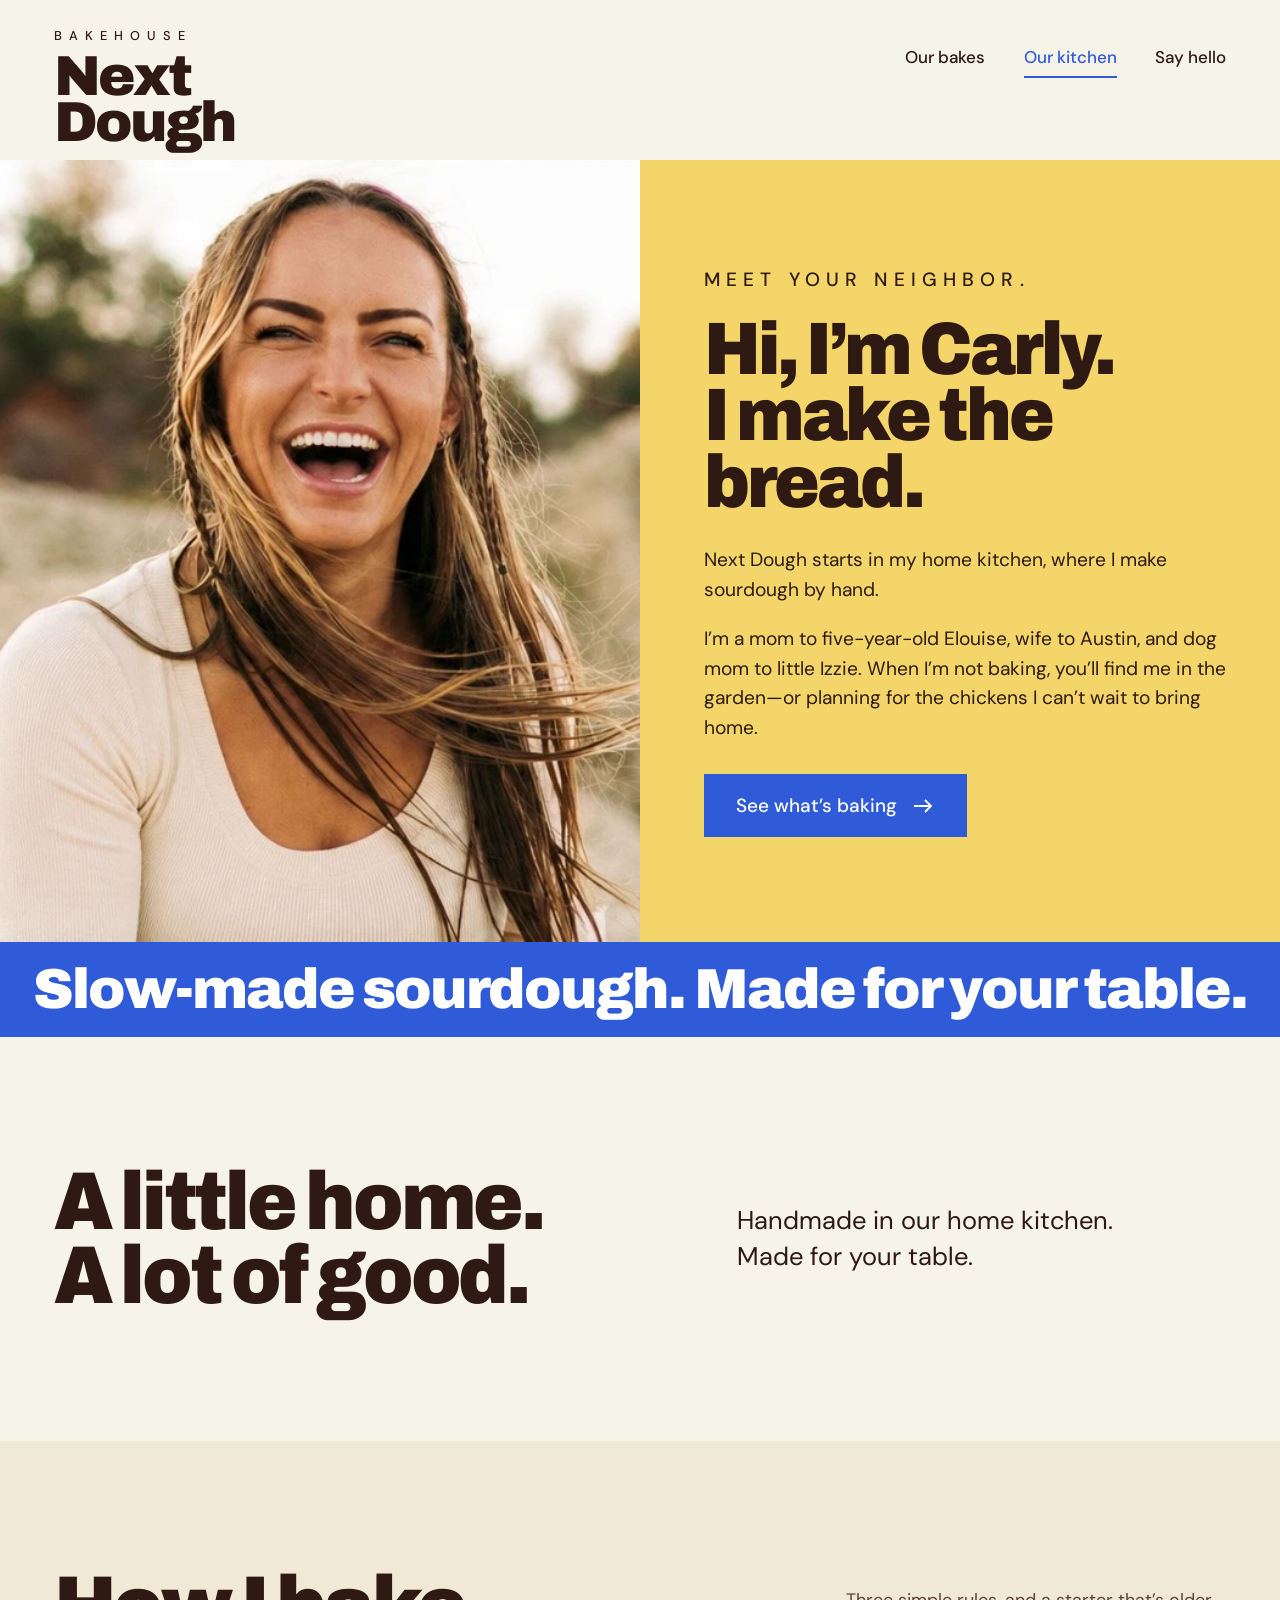
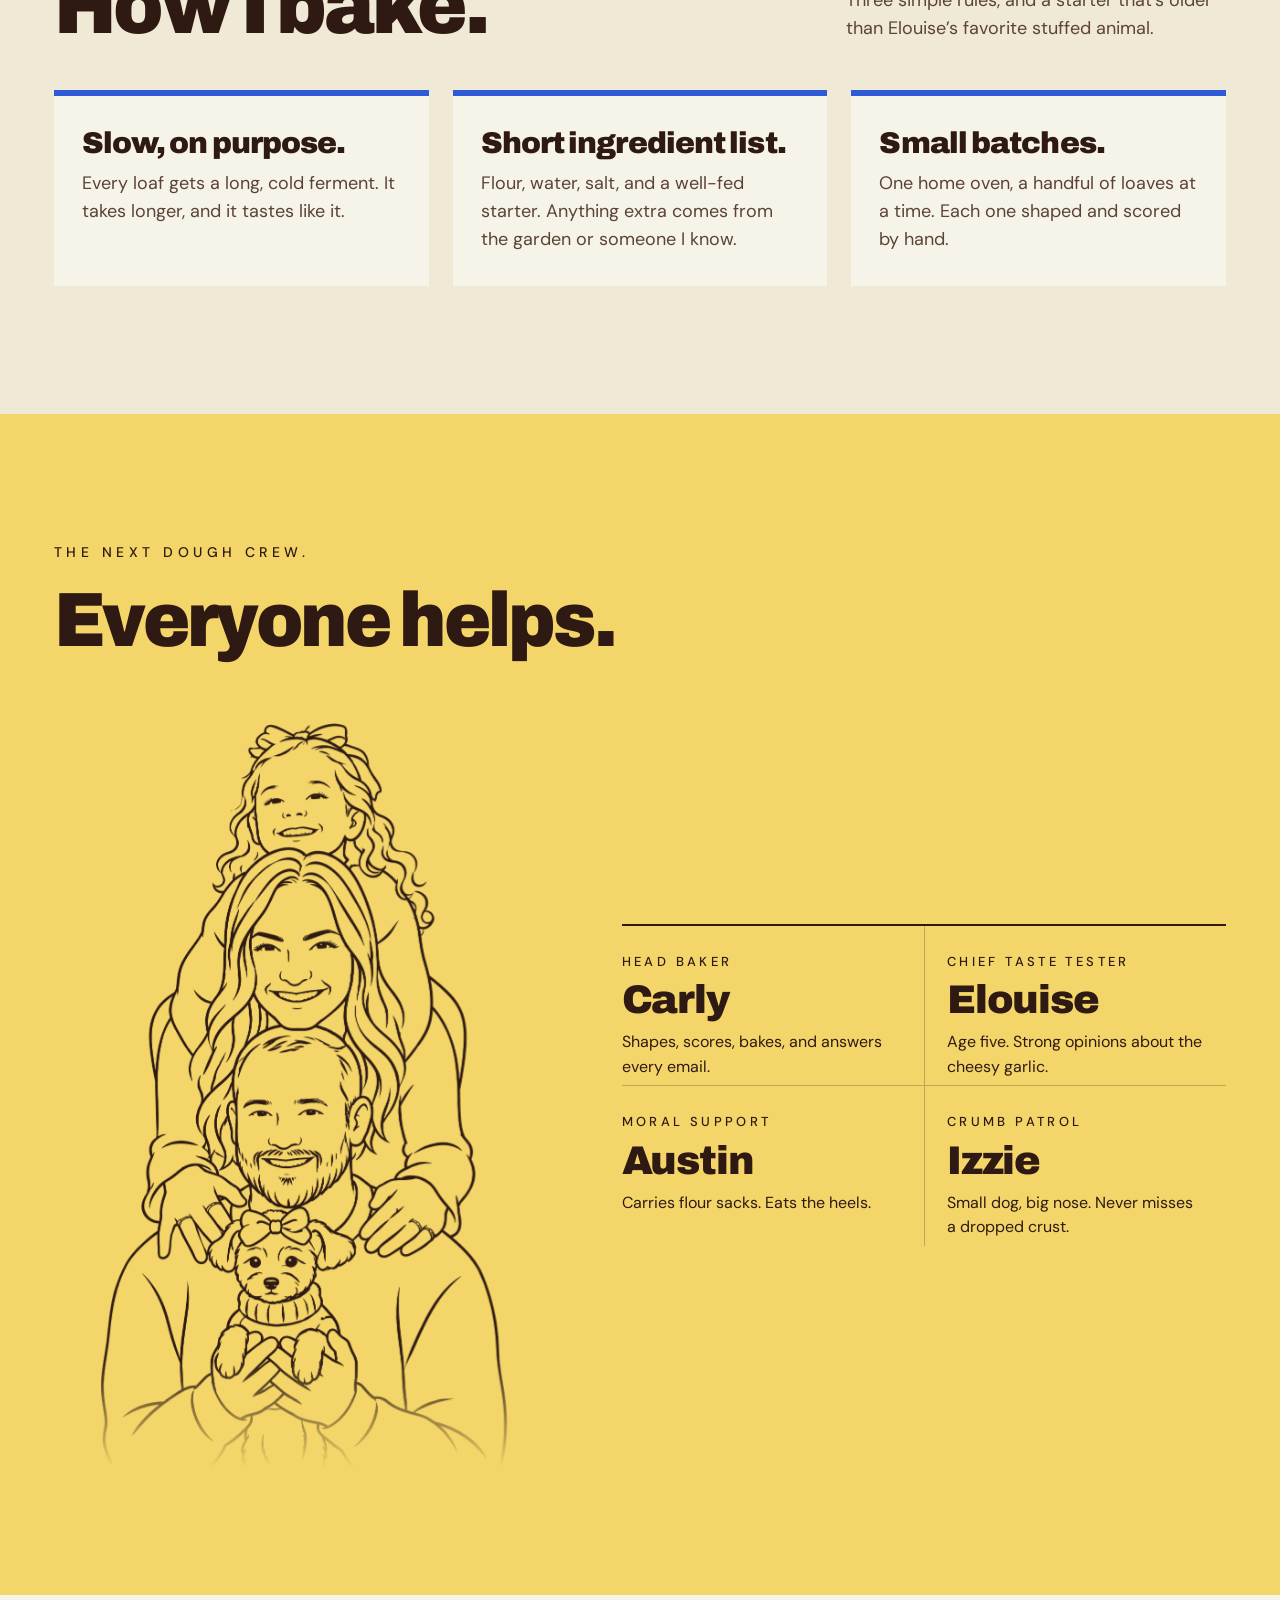
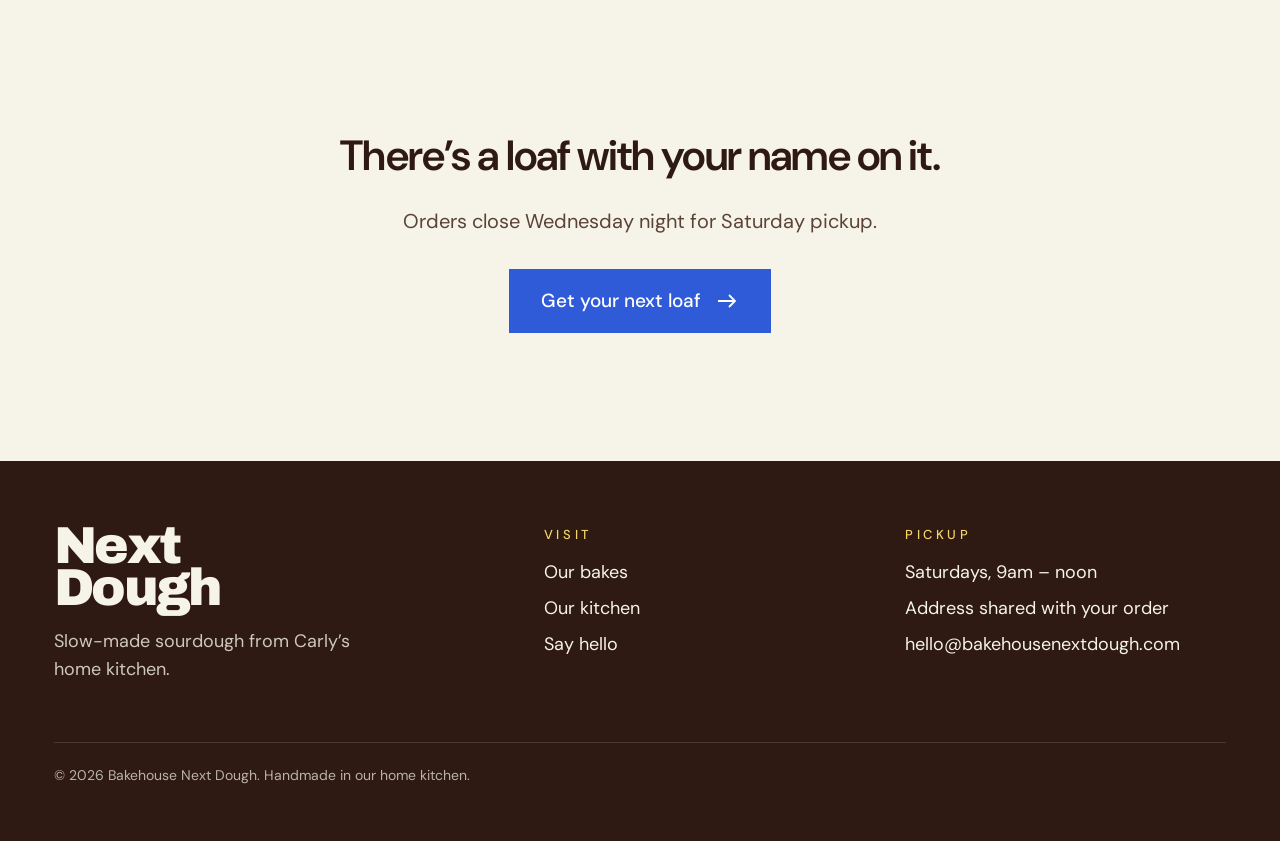
==== commit 4d08b947: "Use one animated family line drawing in Everyone helps Replace the four individual portraits with th" ====
--- a/about.html
+++ b/about.html
@@ -81,30 +81,32 @@
       <div class="wrap">
         <p class="eyebrow reveal">The Next Dough crew.</p>
         <h2 id="family-title" class="display reveal" style="font-size:clamp(48px,6vw,92px)">Everyone helps.</h2>
-        <div class="family-grid">
+        <div class="family-layout">
+          <figure class="family-portrait">
+            <svg class="family-strokes" aria-hidden="true" viewBox="0 0 941 1672" fill="none" stroke="#2e1a12" stroke-width="5.7" stroke-linecap="round" stroke-linejoin="round"><path pathLength="1" style="--t:0.028" d="M505 68Q490 70 489.0 70.5Q488 71 486.5 73.0Q485 75 480.5 75.0Q476 75 476.0 71.5Q476 68 476.5 67.0Q477 66 479.0 65.5Q481 65 484.5 62.5Q488 60 495.0 56.5Q502 53 509.0 51.0Q516 49 518.0 49.0Q520 49 520.5 48.5Q521 48 527.5 47.5Q534 47 534.5 47.5Q535 48 540.0 48.0Q545 48 545.5 48.5Q546 49 547.5 49.0Q549 49 552.5 51.5Q556 54 556.0 55.5Q556 57 556.5 57.5Q557 58 557.0 66.0Q557 74 557.5 75.5Q558 77 556.0 77.0Q554 77 549.5 75.0Q545 73 541.0 73.0Q537 73 529.0 76.5Q521 80 520.0 81.5Q519 83 518.0 82.5Q517 82 514.5 82.0Q512 82 507.0 80.0Q502 78 494.5 77.5Q487 77 486.5 76.5L486 76"/><path pathLength="1" style="--t:0.029" d="M478 49Q477 49 473.0 53.5Q469 58 469.0 60.0Q469 62 466.0 62.0Q463 62 461.0 63.0Q459 64 454.0 64.5Q449 65 446.5 67.0Q444 69 441.5 69.0Q439 69 422.0 60.5Q405 52 400.0 50.5Q395 49 392.5 49.0Q390 49 387.0 50.5Q384 52 382.0 55.5Q380 59 380.0 62.0Q380 65 385.0 66.0L390 67"/><path pathLength="1" style="--t:0.037" d="M470 62Q472 62 474.0 63.5L476 65"/><path pathLength="1" style="--t:0.039" d="M350 118Q353 116 353.0 115.5Q353 115 350.0 111.0Q347 107 346.5 104.0Q346 101 347.0 100.0Q348 99 355.5 99.0Q363 99 365.5 98.0Q368 97 365.0 91.5Q362 86 362.0 83.5Q362 81 363.5 78.0Q365 75 368.0 72.0Q371 69 373.5 67.5Q376 66 377.5 66.0L379 66"/><path pathLength="1" style="--t:0.042" d="M424 72Q433 73 434.0 74.5Q435 76 439.0 76.0Q443 76 443.0 73.0L443 70"/><path pathLength="1" style="--t:0.045" d="M472 79L476 76"/><path pathLength="1" style="--t:0.045" d="M473 90Q472 89 471.5 84.5Q471 80 469.5 80.0Q468 80 464.5 78.5Q461 77 452.5 76.5L444 76"/><path pathLength="1" style="--t:0.046" d="M413 84L434 77"/><path pathLength="1" style="--t:0.047" d="M371 78Q378 79 387.0 84.5Q396 90 399.0 89.5L402 89"/><path pathLength="1" style="--t:0.047" d="M576 180Q590 185 593.0 187.0Q596 189 600.5 193.5Q605 198 607.5 199.0Q610 200 610.0 198.0Q610 196 609.0 193.0Q608 190 605.5 186.0Q603 182 598.5 177.5Q594 173 591.0 171.0Q588 169 587.0 164.0Q586 159 583.5 153.5Q581 148 581.0 147.0Q581 146 575.5 136.0Q570 126 567.0 122.5Q564 119 563.5 117.0Q563 115 561.0 114.0Q559 113 555.5 109.5Q552 106 551.0 106.0Q550 106 547.0 103.5Q544 101 544.0 100.0Q544 99 546.5 96.5Q549 94 551.5 92.5Q554 91 555.0 91.0Q556 91 557.0 84.5L558 78"/><path pathLength="1" style="--t:0.050" d="M464 84Q457 87 449.5 94.0L442 101"/><path pathLength="1" style="--t:0.050" d="M483 99Q494 95 501.5 95.0Q509 95 509.5 94.5Q510 94 510.5 94.5Q511 95 515.0 95.0Q519 95 525.0 97.0Q531 99 533.0 99.0Q535 99 535.5 96.5Q536 94 533.5 92.0Q531 90 526.5 88.0Q522 86 521.0 85.0L520 84"/><path pathLength="1" style="--t:0.051" d="M466 86L464 89"/><path pathLength="1" style="--t:0.054" d="M390 96Q391 96 393.0 93.5L395 91"/><path pathLength="1" style="--t:0.054" d="M564 93L557 91"/><path pathLength="1" style="--t:0.056" d="M573 96L565 94"/><path pathLength="1" style="--t:0.057" d="M543 100Q540 99 540.0 98.0Q540 97 538.5 96.0L537 95"/><path pathLength="1" style="--t:0.057" d="M442 95Q428 106 417.5 110.5Q407 115 405.5 114.5Q404 114 402.0 115.0L400 116"/><path pathLength="1" style="--t:0.057" d="M491 101Q497 99 498.5 97.5L500 96"/><path pathLength="1" style="--t:0.058" d="M377 100Q371 97 370.0 97.0L369 97"/><path pathLength="1" style="--t:0.058" d="M589 103Q579 98 576.5 97.5L574 97"/><path pathLength="1" style="--t:0.059" d="M539 99Q539 98 538.5 98.0Q538 98 537.5 99.0Q537 100 536.5 100.0L536 100"/><path pathLength="1" style="--t:0.060" d="M382 101Q381 101 381.0 102.5Q381 104 374.5 111.0Q368 118 366.5 118.5L365 119"/><path pathLength="1" style="--t:0.062" d="M597 110L590 104"/><path pathLength="1" style="--t:0.063" d="M499 106Q506 106 510.5 107.5Q515 109 518.0 111.0L521 113"/><path pathLength="1" style="--t:0.066" d="M598 111Q602 118 603.5 122.5Q605 127 605.0 130.0Q605 133 604.5 133.5Q604 134 602.5 133.5Q601 133 597.5 129.0Q594 125 590.5 122.5Q587 120 582.0 118.0Q577 116 570.5 115.0L564 114"/><path pathLength="1" style="--t:0.069" d="M514 115Q518 116 523.0 120.0Q528 124 533.0 126.5Q538 129 539.0 129.0Q540 129 543.0 130.5Q546 132 550.5 132.5L555 133"/><path pathLength="1" style="--t:0.069" d="M356 146Q354 149 352.5 149.5Q351 150 351.5 145.5Q352 141 354.0 137.0Q356 133 359.0 129.0Q362 125 363.0 122.0Q364 119 359.0 117.5L354 116"/><path pathLength="1" style="--t:0.071" d="M394 119Q387 121 383.0 123.0Q379 125 378.5 126.0Q378 127 376.0 127.0Q374 127 371.0 129.0Q368 131 365.5 133.5Q363 136 361.0 140.0L359 144"/><path pathLength="1" style="--t:0.077" d="M372 137Q377 131 377.5 129.5L378 128"/><path pathLength="1" style="--t:0.080" d="M552 141Q547 135 547.0 134.0L547 133"/><path pathLength="1" style="--t:0.081" d="M625 171Q610 149 607.0 142.0L604 135"/><path pathLength="1" style="--t:0.085" d="M553 142Q565 156 570.0 159.5Q575 163 578.0 164.5Q581 166 583.5 166.5L586 167"/><path pathLength="1" style="--t:0.088" d="M533 147Q533 152 534.0 154.0Q535 156 536.0 160.5Q537 165 540.0 170.5Q543 176 544.5 177.5Q546 179 546.5 181.0Q547 183 547.5 183.0Q548 183 547.0 184.0Q546 185 546.5 188.0L547 191"/><path pathLength="1" style="--t:0.090" d="M330 164Q337 162 340.0 159.5Q343 157 346.0 156.0Q349 155 350.0 153.0L351 151"/><path pathLength="1" style="--t:0.092" d="M369 154Q367 159 366.5 166.5Q366 174 365.5 174.5Q365 175 364.5 179.5Q364 184 363.5 184.5Q363 185 362.5 188.5Q362 192 360.0 196.5Q358 201 358.0 203.5Q358 206 356.0 206.0Q354 206 353.5 206.5Q353 207 352.0 203.5Q351 200 351.0 196.0Q351 192 352.5 187.0Q354 182 357.0 175.0L360 168"/><path pathLength="1" style="--t:0.093" d="M333 205Q331 202 331.0 196.0Q331 190 331.5 189.5Q332 189 332.0 187.0Q332 185 334.5 179.0Q337 173 342.0 167.0Q347 161 348.0 158.5L349 156"/><path pathLength="1" style="--t:0.102" d="M478 172Q489 171 489.5 171.5Q490 172 493.0 172.0Q496 172 496.5 172.5Q497 173 500.5 173.0Q504 173 510.0 176.0Q516 179 518.5 181.5L521 184"/><path pathLength="1" style="--t:0.103" d="M630 181Q630 179 628.0 175.5L626 172"/><path pathLength="1" style="--t:0.103" d="M484 176L489 173"/><path pathLength="1" style="--t:0.108" d="M405 183Q403 183 402.0 182.0Q401 181 399.5 181.5Q398 182 397.5 183.0Q397 184 392.5 184.5Q388 185 385.0 186.5Q382 188 377.0 193.5L372 199"/><path pathLength="1" style="--t:0.109" d="M633 191L631 182"/><path pathLength="1" style="--t:0.110" d="M578 201Q576 201 569.5 198.0Q563 195 558.5 191.0Q554 187 551.5 185.5L549 184"/><path pathLength="1" style="--t:0.111" d="M402 185L398 185"/><path pathLength="1" style="--t:0.115" d="M632 193Q626 196 624.5 199.0Q623 202 622.5 206.0Q622 210 621.5 210.5Q621 211 617.5 210.5L614 210"/><path pathLength="1" style="--t:0.116" d="M500 194Q498 197 498.0 199.5Q498 202 495.0 202.5Q492 203 491.5 202.5Q491 202 490.5 203.0Q490 204 488.0 204.0Q486 204 485.0 203.0Q484 202 483.0 202.0Q482 202 479.5 203.0Q477 204 473.5 207.0L470 210"/><path pathLength="1" style="--t:0.117" d="M552 195Q553 203 555.5 208.5Q558 214 564.0 220.5Q570 227 572.5 227.5Q575 228 579.0 230.0Q583 232 583.5 233.0Q584 234 586.5 234.0Q589 234 594.0 237.5Q599 241 599.0 242.5Q599 244 601.5 244.5Q604 245 605.0 246.0Q606 247 608.5 252.0Q611 257 611.0 261.0L611 265"/><path pathLength="1" style="--t:0.117" d="M506 196Q501 202 500.0 202.0L499 202"/><path pathLength="1" style="--t:0.120" d="M510 200Q509 200 508.0 201.5Q507 203 504.5 203.0L502 203"/><path pathLength="1" style="--t:0.120" d="M613 219Q613 213 612.5 212.5Q612 212 612.5 210.5Q613 209 612.0 207.5Q611 206 610.5 203.5L610 201"/><path pathLength="1" style="--t:0.121" d="M515 202Q512 205 510.5 205.0Q509 205 508.5 204.5L508 204"/><path pathLength="1" style="--t:0.121" d="M328 219Q328 216 328.5 215.5Q329 215 329.0 209.0Q329 203 329.5 202.5L330 202"/><path pathLength="1" style="--t:0.123" d="M519 206Q516 206 515.5 206.5Q515 207 513.5 206.5L512 206"/><path pathLength="1" style="--t:0.124" d="M393 207Q394 208 394.0 210.5Q394 213 392.0 211.5L390 210"/><path pathLength="1" style="--t:0.124" d="M355 238Q354 238 353.0 236.5Q352 235 353.5 233.5Q355 232 356.5 231.5Q358 231 358.0 229.0Q358 227 358.5 226.5Q359 226 359.0 216.5L359 207"/><path pathLength="1" style="--t:0.124" d="M336 207Q337 221 335.5 225.5Q334 230 330.0 234.5Q326 239 321.0 242.5Q316 246 312.5 250.0Q309 254 306.5 260.0Q304 266 304.0 271.0Q304 276 305.0 279.0Q306 282 309.0 285.5Q312 289 314.0 289.0Q316 289 316.0 282.5Q316 276 319.5 268.5Q323 261 329.5 254.5Q336 248 339.5 246.5Q343 245 343.0 253.5Q343 262 343.5 262.5Q344 263 344.0 266.0Q344 269 343.0 269.5Q342 270 342.0 271.0L342 272"/><path pathLength="1" style="--t:0.124" d="M351 217L352 208"/><path pathLength="1" style="--t:0.124" d="M399 208Q399 213 397.0 213.0L395 213"/><path pathLength="1" style="--t:0.125" d="M592 209Q595 210 600.5 215.5Q606 221 608.0 224.0Q610 227 611.5 227.0Q613 227 613.0 228.0Q613 229 615.5 233.5Q618 238 617.5 239.5Q617 241 617.5 241.0Q618 241 618.5 240.0Q619 239 620.0 239.0Q621 239 623.5 241.0Q626 243 635.0 247.0Q644 251 645.5 252.0Q647 253 652.0 258.5Q657 264 659.0 270.0Q661 276 661.0 278.5Q661 281 660.5 281.5Q660 282 659.5 286.5Q659 291 657.0 292.0Q655 293 655.0 300.0Q655 307 653.5 307.5Q652 308 651.5 310.5L651 313"/><path pathLength="1" style="--t:0.127" d="M386 212Q389 216 390.5 215.0L392 214"/><path pathLength="1" style="--t:0.127" d="M421 215Q419 213 417.5 213.0Q416 213 415.5 212.5Q415 212 413.5 212.5Q412 213 407.0 213.0Q402 213 401.5 213.5Q401 214 400.5 213.5L400 213"/><path pathLength="1" style="--t:0.129" d="M382 215Q386 218 387.0 217.5L388 217"/><path pathLength="1" style="--t:0.130" d="M380 218Q383 220 384.5 219.5L386 219"/><path pathLength="1" style="--t:0.132" d="M378 221Q381 222 382.0 221.5L383 221"/><path pathLength="1" style="--t:0.132" d="M557 221Q558 233 558.5 233.5Q559 234 558.5 238.5Q558 243 559.0 245.5L560 248"/><path pathLength="1" style="--t:0.134" d="M325 224L321 228"/><path pathLength="1" style="--t:0.136" d="M563 230Q562 235 563.5 235.5Q565 236 567.5 232.0L570 228"/><path pathLength="1" style="--t:0.139" d="M354 250Q357 253 359.0 253.0Q361 253 360.5 252.0Q360 251 360.0 247.5Q360 244 359.5 243.5Q359 243 359.0 237.5L359 232"/><path pathLength="1" style="--t:0.141" d="M469 235Q471 241 470.5 242.5Q470 244 468.0 245.5L466 247"/><path pathLength="1" style="--t:0.141" d="M571 253Q571 251 572.5 248.0Q574 245 576.5 242.5Q579 240 581.0 239.0Q583 238 583.5 236.5L584 235"/><path pathLength="1" style="--t:0.142" d="M351 237Q350 237 347.0 240.5L344 244"/><path pathLength="1" style="--t:0.142" d="M563 247Q562 244 563.0 240.5L564 237"/><path pathLength="1" style="--t:0.144" d="M420 240Q418 246 420.0 248.5Q422 251 423.0 251.0L424 251"/><path pathLength="1" style="--t:0.145" d="M449 244Q453 242 457.0 243.0L461 244"/><path pathLength="1" style="--t:0.145" d="M620 258Q619 257 619.0 252.5Q619 248 618.0 245.0L617 242"/><path pathLength="1" style="--t:0.147" d="M429 246Q430 245 433.0 245.5L436 246"/><path pathLength="1" style="--t:0.147" d="M590 282Q592 279 595.0 270.5Q598 262 598.5 253.5L599 245"/><path pathLength="1" style="--t:0.153" d="M566 274Q571 267 571.5 265.5Q572 264 572.0 260.0Q572 256 573.0 256.0Q574 256 575.5 257.0Q577 258 578.0 261.0Q579 264 577.0 266.5Q575 269 573.0 269.0L571 269"/><path pathLength="1" style="--t:0.154" d="M368 302Q366 298 365.5 293.0Q365 288 364.5 287.5Q364 287 364.0 282.5Q364 278 363.5 277.5Q363 277 362.0 267.0L361 257"/><path pathLength="1" style="--t:0.157" d="M640 263Q651 281 652.5 286.5L654 292"/><path pathLength="1" style="--t:0.158" d="M498 264Q505 272 505.0 275.5Q505 279 504.5 279.5L504 280"/><path pathLength="1" style="--t:0.158" d="M619 264Q618 277 626.0 284.5Q634 292 635.5 295.0Q637 298 637.0 302.0L637 306"/><path pathLength="1" style="--t:0.161" d="M356 302Q353 297 352.0 291.0Q351 285 350.0 283.5Q349 282 347.0 276.0L345 270"/><path pathLength="1" style="--t:0.163" d="M496 276Q488 278 485.5 276.5Q483 275 476.5 274.0Q470 273 469.5 272.5Q469 272 463.0 272.0Q457 272 453.5 273.0Q450 274 443.0 274.0Q436 274 435.5 274.5Q435 275 431.5 275.5Q428 276 423.5 278.0Q419 280 417.5 282.5Q416 285 411.0 284.5L406 284"/><path pathLength="1" style="--t:0.164" d="M402 275Q399 279 399.0 282.5Q399 286 399.5 287.0L400 288"/><path pathLength="1" style="--t:0.164" d="M605 275Q604 286 605.5 289.0Q607 292 610.0 295.5Q613 299 615.0 303.0Q617 307 617.5 311.0Q618 315 615.5 321.0Q613 327 609.5 332.5Q606 338 605.5 343.5Q605 349 604.5 349.0Q604 349 603.5 350.0Q603 351 603.5 355.0Q604 359 607.0 363.0Q610 367 613.0 368.5Q616 370 620.5 370.5Q625 371 627.0 370.0Q629 369 631.0 370.5Q633 372 634.0 370.5Q635 369 636.5 368.0Q638 367 638.0 366.0Q638 365 637.0 364.5Q636 364 632.5 364.0Q629 364 624.0 362.0Q619 360 612.5 354.5L606 349"/><path pathLength="1" style="--t:0.167" d="M475 284Q475 286 477.5 286.0Q480 286 482.0 285.0Q484 284 485.5 281.5L487 279"/><path pathLength="1" style="--t:0.169" d="M586 289Q589 285 589.0 284.0L589 283"/><path pathLength="1" style="--t:0.170" d="M461 285Q463 286 463.0 287.0Q463 288 461.5 288.0Q460 288 460.0 287.0L460 286"/><path pathLength="1" style="--t:0.171" d="M427 290Q420 290 418.0 288.0L416 286"/><path pathLength="1" style="--t:0.172" d="M464 288Q465 287 469.5 287.0L474 287"/><path pathLength="1" style="--t:0.172" d="M555 288Q555 297 559.0 297.5Q563 298 563.5 298.5Q564 299 569.0 299.0Q574 299 575.0 298.5Q576 298 576.0 303.0Q576 308 577.0 310.5Q578 313 579.5 315.0Q581 317 586.0 321.5Q591 326 592.0 326.0Q593 326 594.5 324.0Q596 322 595.0 320.5Q594 319 594.0 318.0L594 317"/><path pathLength="1" style="--t:0.173" d="M452 289L449 289"/><path pathLength="1" style="--t:0.173" d="M456 289L453 289"/><path pathLength="1" style="--t:0.173" d="M448 289L436 290"/><path pathLength="1" style="--t:0.173" d="M431 290L428 290"/><path pathLength="1" style="--t:0.173" d="M435 290L432 290"/><path pathLength="1" style="--t:0.173" d="M577 297L585 290"/><path pathLength="1" style="--t:0.173" d="M281 369Q276 360 276.0 358.0Q276 356 275.5 355.5Q275 355 275.5 351.0Q276 347 277.5 344.0Q279 341 283.0 337.0Q287 333 289.5 331.5Q292 330 300.5 327.0Q309 324 312.5 321.0Q316 318 318.0 313.5Q320 309 320.0 306.0Q320 303 318.0 296.5L316 290"/><path pathLength="1" style="--t:0.178" d="M465 341Q468 338 468.0 337.0Q468 336 469.0 334.5Q470 333 472.5 332.5Q475 332 477.5 330.5Q480 329 485.0 327.5Q490 326 496.5 326.0Q503 326 503.5 326.5Q504 327 513.5 329.0Q523 331 524.0 329.0Q525 327 526.0 327.0Q527 327 531.0 324.5Q535 322 539.5 317.5Q544 313 546.0 309.5Q548 306 551.0 304.0Q554 302 554.5 300.0L555 298"/><path pathLength="1" style="--t:0.179" d="M342 300Q345 308 345.0 314.0Q345 320 343.5 323.0Q342 326 340.0 328.0Q338 330 333.5 332.5Q329 335 327.0 335.0Q325 335 321.5 336.0Q318 337 313.0 339.5Q308 342 307.0 343.0Q306 344 303.0 344.5Q300 345 295.0 350.0Q290 355 287.5 361.0Q285 367 285.5 370.5Q286 374 288.0 378.0Q290 382 290.0 386.5Q290 391 289.0 393.0Q288 395 286.5 396.5Q285 398 282.0 399.5Q279 401 274.0 401.0Q269 401 267.5 398.0L266 395"/><path pathLength="1" style="--t:0.180" d="M442 301L456 301"/><path pathLength="1" style="--t:0.181" d="M368 308Q362 307 359.5 305.0L357 303"/><path pathLength="1" style="--t:0.181" d="M386 328Q375 316 373.5 313.0Q372 310 370.5 308.5Q369 307 369.0 305.5Q369 304 368.5 303.5L368 303"/><path pathLength="1" style="--t:0.181" d="M558 347Q559 345 559.0 342.5Q559 340 557.5 339.0Q556 338 554.5 335.0Q553 332 553.0 326.0Q553 320 553.5 319.5Q554 319 554.5 311.0L555 303"/><path pathLength="1" style="--t:0.184" d="M708 367Q711 359 711.0 353.0Q711 347 709.5 343.0Q708 339 703.0 334.0Q698 329 696.0 328.0Q694 327 689.0 325.5Q684 324 677.0 323.5Q670 323 666.5 321.5Q663 320 661.0 318.0Q659 316 657.0 312.0L655 308"/><path pathLength="1" style="--t:0.187" d="M639 312Q638 321 637.5 321.5Q637 322 637.0 327.0Q637 332 638.5 334.5Q640 337 642.5 339.5Q645 342 648.0 342.5Q651 343 651.0 341.0Q651 339 649.0 335.0Q647 331 647.0 326.5L647 322"/><path pathLength="1" style="--t:0.190" d="M313 372Q312 384 313.5 384.0Q315 384 321.0 380.0Q327 376 329.5 375.0Q332 374 333.5 374.0Q335 374 336.5 373.0Q338 372 342.0 367.5Q346 363 355.5 354.0Q365 345 373.5 339.0Q382 333 383.5 332.5Q385 332 386.0 330.5Q387 329 390.0 328.5Q393 328 394.5 327.0Q396 326 403.0 323.5Q410 321 412.0 321.0Q414 321 414.5 320.5Q415 320 419.5 319.5Q424 319 424.5 318.5Q425 318 432.0 318.0Q439 318 447.5 320.5Q456 323 458.5 324.5Q461 326 464.0 329.0Q467 332 468.0 332.0L469 332"/><path pathLength="1" style="--t:0.195" d="M364 326Q364 332 362.5 334.5Q361 337 361.0 338.0Q361 339 358.5 341.0L356 343"/><path pathLength="1" style="--t:0.196" d="M587 352Q587 342 589.5 334.5L592 327"/><path pathLength="1" style="--t:0.199" d="M577 382Q566 366 565.5 363.5Q565 361 563.5 361.0Q562 361 558.5 357.5Q555 354 554.5 352.0Q554 350 551.5 349.5Q549 349 543.5 344.5Q538 340 533.5 337.5Q529 335 527.0 334.5Q525 334 524.0 333.0L523 332"/><path pathLength="1" style="--t:0.203" d="M456 368Q456 365 457.0 362.5Q458 360 458.0 357.0Q458 354 454.0 349.5Q450 345 447.0 343.5Q444 342 442.5 342.0Q441 342 438.5 341.0Q436 340 430.5 340.0Q425 340 424.5 340.5Q424 341 422.0 341.0Q420 341 418.0 342.0Q416 343 413.0 343.5Q410 344 406.5 346.0Q403 348 401.0 348.5Q399 349 391.0 354.0Q383 359 376.0 365.0Q369 371 359.5 381.0Q350 391 345.0 398.0Q340 405 337.5 410.0Q335 415 334.0 416.0Q333 417 332.0 420.0Q331 423 327.5 429.5Q324 436 323.5 438.5Q323 441 321.5 444.0L320 447"/><path pathLength="1" style="--t:0.205" d="M704 416Q702 418 700.5 418.0Q699 418 696.5 419.0Q694 420 693.0 419.5Q692 419 689.5 419.5Q687 420 684.0 417.0Q681 414 679.5 410.5Q678 407 678.0 403.0Q678 399 682.5 388.5Q687 378 687.0 372.0Q687 366 685.0 361.5Q683 357 680.0 354.0Q677 351 672.5 349.0Q668 347 662.5 346.5Q657 346 654.5 344.5L652 343"/><path pathLength="1" style="--t:0.206" d="M306 368Q303 363 303.0 358.5Q303 354 304.5 351.0Q306 348 306.0 346.5L306 345"/><path pathLength="1" style="--t:0.209" d="M469 356Q480 350 487.5 349.5Q495 349 502.0 351.0Q509 353 515.5 356.5Q522 360 532.0 369.0Q542 378 548.5 386.0Q555 394 566.0 411.5Q577 429 581.0 437.0Q585 445 586.0 446.0Q587 447 594.5 463.0Q602 479 603.5 483.5Q605 488 605.0 489.5Q605 491 606.0 493.0Q607 495 608.0 501.5Q609 508 610.0 510.5Q611 513 610.5 518.0Q610 523 610.5 523.5Q611 524 611.0 528.5Q611 533 611.5 533.5Q612 534 612.0 537.0Q612 540 612.5 540.5Q613 541 613.0 550.5Q613 560 612.5 561.0Q612 562 612.5 562.5Q613 563 613.0 568.0Q613 573 613.5 573.5Q614 574 614.0 589.5Q614 605 613.5 605.5Q613 606 612.5 611.0L612 616"/><path pathLength="1" style="--t:0.211" d="M602 375Q592 366 589.5 361.0Q587 356 587.0 354.5L587 353"/><path pathLength="1" style="--t:0.212" d="M580 355L577 355"/><path pathLength="1" style="--t:0.212" d="M584 355L581 355"/><path pathLength="1" style="--t:0.212" d="M644 355Q644 358 641.5 361.0L639 364"/><path pathLength="1" style="--t:0.212" d="M576 355Q571 355 568.5 357.5L566 360"/><path pathLength="1" style="--t:0.212" d="M330 355Q327 360 327.5 364.5L328 369"/><path pathLength="1" style="--t:0.218" d="M455 378Q454 374 451.5 371.5Q449 369 443.0 367.0Q437 365 431.5 365.5Q426 366 419.0 369.0Q412 372 408.0 375.0Q404 378 394.0 388.0Q384 398 373.5 412.0Q363 426 362.0 428.0Q361 430 358.0 433.0Q355 436 352.5 440.0Q350 444 346.5 448.0Q343 452 341.5 455.0Q340 458 334.0 466.5Q328 475 328.0 476.0Q328 477 326.5 478.5Q325 480 325.0 481.0Q325 482 324.0 483.0Q323 484 319.0 492.5Q315 501 314.0 502.0Q313 503 311.5 502.0Q310 501 310.0 502.0Q310 503 310.5 503.0Q311 503 309.5 506.5Q308 510 308.0 513.0Q308 516 307.5 516.5Q307 517 306.0 524.5Q305 532 303.5 533.0Q302 534 302.0 538.5Q302 543 301.5 543.5Q301 544 301.0 551.0Q301 558 301.5 558.5Q302 559 302.0 563.0Q302 567 302.5 567.5Q303 568 303.0 576.0L303 584"/><path pathLength="1" style="--t:0.220" d="M669 386Q669 389 668.5 390.0Q668 391 667.5 391.0Q667 391 658.0 382.5Q649 374 644.0 371.0L639 368"/><path pathLength="1" style="--t:0.221" d="M705 370Q704 372 704.0 374.5Q704 377 703.5 377.5Q703 378 703.0 383.0Q703 388 703.5 389.5Q704 391 707.5 394.5Q711 398 712.0 398.5Q713 399 718.0 399.0Q723 399 726.0 397.5Q729 396 730.5 394.0L732 392"/><path pathLength="1" style="--t:0.223" d="M603 376Q612 379 616.5 379.0Q621 379 625.0 377.5Q629 376 630.5 374.5L632 373"/><path pathLength="1" style="--t:0.223" d="M463 379Q469 375 472.0 374.0Q475 373 480.0 373.0Q485 373 485.5 373.5Q486 374 489.5 374.5Q493 375 499.5 379.0Q506 383 513.5 390.5Q521 398 528.0 408.5Q535 419 546.5 439.0Q558 459 569.0 476.0Q580 493 586.0 504.5Q592 516 593.0 520.0Q594 524 595.5 526.5L597 529"/><path pathLength="1" style="--t:0.224" d="M296 487Q296 481 296.5 480.5Q297 480 297.0 477.0Q297 474 298.0 471.5Q299 469 299.0 466.5Q299 464 299.5 463.5Q300 463 302.0 453.5Q304 444 307.5 433.5Q311 423 315.0 415.5Q319 408 319.0 407.0Q319 406 322.0 399.5Q325 393 326.0 392.0Q327 391 327.5 389.0Q328 387 330.5 384.0Q333 381 333.5 378.0L334 375"/><path pathLength="1" style="--t:0.228" d="M452 386Q445 381 439.5 381.0Q434 381 427.5 384.0Q421 387 420.5 388.5Q420 390 417.5 392.0Q415 394 415.0 395.5Q415 397 414.0 397.0Q413 397 409.5 400.0Q406 403 403.0 407.5Q400 412 396.5 419.5Q393 427 393.0 428.0Q393 429 391.5 431.0Q390 433 387.5 438.0Q385 443 385.0 444.0Q385 445 383.0 447.5Q381 450 381.0 451.0Q381 452 367.5 470.0Q354 488 352.0 493.5Q350 499 347.5 500.0Q345 501 343.5 503.0Q342 505 339.5 510.0Q337 515 335.0 522.0Q333 529 331.0 530.0Q329 531 327.0 537.0Q325 543 325.0 545.0Q325 547 324.0 550.0Q323 553 323.0 557.0Q323 561 322.5 561.5Q322 562 322.5 576.5Q323 591 323.5 591.5Q324 592 324.0 605.0Q324 618 321.5 626.5Q319 635 315.0 641.5L311 648"/><path pathLength="1" style="--t:0.229" d="M616 478Q614 469 613.0 467.0Q612 465 612.0 463.5Q612 462 608.0 450.0Q604 438 603.0 436.5Q602 435 599.0 426.5Q596 418 593.5 413.5Q591 409 591.0 408.0Q591 407 584.5 395.0L578 383"/><path pathLength="1" style="--t:0.231" d="M438 387Q441 387 443.5 389.0L446 391"/><path pathLength="1" style="--t:0.231" d="M311 387Q307 393 301.5 399.0Q296 405 295.5 406.5Q295 408 292.0 410.5L289 413"/><path pathLength="1" style="--t:0.231" d="M463 389Q467 387 472.0 387.0Q477 387 477.5 388.0Q478 389 481.5 389.5Q485 390 488.5 391.5Q492 393 493.5 395.5Q495 398 491.5 398.0Q488 398 486.0 397.0Q484 396 482.0 396.0L480 396"/><path pathLength="1" style="--t:0.233" d="M472 392L477 390"/><path pathLength="1" style="--t:0.234" d="M440 393Q433 392 432.5 391.5Q432 391 426.0 391.5L420 392"/><path pathLength="1" style="--t:0.234" d="M667 404L668 392"/><path pathLength="1" style="--t:0.237" d="M430 397L416 397"/><path pathLength="1" style="--t:0.238" d="M607 633Q606 635 606.0 637.5Q606 640 605.0 642.5Q604 645 603.5 657.0Q603 669 602.0 669.5Q601 670 600.0 669.5Q599 669 598.0 667.5Q597 666 597.0 664.5Q597 663 596.0 660.5Q595 658 595.0 655.0Q595 652 594.5 651.5Q594 651 594.5 641.5Q595 632 595.5 631.5Q596 631 596.0 628.5Q596 626 597.0 624.5Q598 623 598.0 619.0Q598 615 598.5 614.5Q599 614 598.5 606.5Q598 599 597.5 598.5Q597 598 597.0 596.0Q597 594 596.0 590.5Q595 587 593.5 585.0Q592 583 590.5 582.5Q589 582 586.0 573.0Q583 564 579.0 559.0Q575 554 573.5 554.0Q572 554 572.0 553.0Q572 552 571.0 550.5Q570 549 570.0 547.5Q570 546 563.5 537.5Q557 529 552.0 518.5Q547 508 546.0 507.0Q545 506 545.0 504.5Q545 503 543.5 500.5Q542 498 539.0 489.0Q536 480 536.0 478.5Q536 477 534.0 472.0Q532 467 530.0 458.5Q528 450 526.5 447.0Q525 444 524.5 441.5Q524 439 522.5 436.5Q521 434 521.0 433.0Q521 432 516.0 422.5Q511 413 509.5 411.0Q508 409 502.0 403.5L496 398"/><path pathLength="1" style="--t:0.240" d="M243 510Q242 505 243.0 502.5Q244 500 244.5 493.0Q245 486 245.5 485.5Q246 485 246.0 483.0Q246 481 247.5 476.0Q249 471 253.5 464.5Q258 458 265.0 450.5Q272 443 272.5 441.5Q273 440 275.0 438.0Q277 436 282.5 426.5Q288 417 288.0 415.0Q288 413 285.0 413.0Q282 413 278.5 411.5Q275 410 272.5 407.5Q270 405 270.0 403.5L270 402"/><path pathLength="1" style="--t:0.243" d="M678 426Q670 417 668.5 412.0L667 407"/><path pathLength="1" style="--t:0.246" d="M710 412Q719 414 722.0 416.0Q725 418 728.0 421.5Q731 425 732.5 428.5Q734 432 734.0 437.0Q734 442 732.0 448.0Q730 454 729.5 454.0Q729 454 727.5 456.0Q726 458 724.5 462.0Q723 466 723.5 469.5Q724 473 726.5 476.0Q729 479 731.0 480.0Q733 481 738.0 481.0Q743 481 744.0 480.0Q745 479 746.5 475.5Q748 472 747.5 468.5Q747 465 743.0 460.5Q739 456 735.0 455.5L731 455"/><path pathLength="1" style="--t:0.251" d="M700 422L701 419"/><path pathLength="1" style="--t:0.252" d="M689 425Q689 422 688.5 421.5L688 421"/><path pathLength="1" style="--t:0.255" d="M690 426Q690 428 692.0 428.5Q694 429 694.0 430.0Q694 431 695.5 432.5L697 434"/><path pathLength="1" style="--t:0.255" d="M684 429L679 427"/><path pathLength="1" style="--t:0.257" d="M688 429L685 429"/><path pathLength="1" style="--t:0.260" d="M706 470Q710 470 710.0 468.5Q710 467 709.0 465.0Q708 463 707.5 458.5Q707 454 705.5 453.0Q704 452 702.5 449.0Q701 446 699.5 440.5Q698 435 700.0 435.0Q702 435 705.0 438.0Q708 441 709.0 443.0Q710 445 710.0 448.5Q710 452 709.0 453.0L708 454"/><path pathLength="1" style="--t:0.271" d="M322 453Q319 462 319.0 463.5Q319 465 317.5 468.0Q316 471 313.0 480.0Q310 489 309.5 494.5L309 500"/><path pathLength="1" style="--t:0.282" d="M725 492Q723 491 719.5 491.0Q716 491 713.5 481.0L711 471"/><path pathLength="1" style="--t:0.285" d="M671 477Q659 494 658.5 495.5Q658 497 654.0 502.0Q650 507 644.5 512.0Q639 517 634.0 520.5Q629 524 627.0 524.5Q625 525 625.5 541.0Q626 557 626.5 557.5Q627 558 627.0 565.0Q627 572 627.5 572.5Q628 573 628.0 577.5Q628 582 627.0 582.5Q626 583 626.0 590.5Q626 598 625.5 598.5Q625 599 625.5 606.5Q626 614 626.5 614.5Q627 615 627.0 617.5Q627 620 629.5 629.0Q632 638 633.0 639.5Q634 641 636.0 647.0Q638 653 640.0 656.5Q642 660 644.0 666.0Q646 672 646.0 674.0Q646 676 646.5 676.5Q647 677 647.0 689.5Q647 702 646.5 702.5Q646 703 646.0 706.5L646 710"/><path pathLength="1" style="--t:0.286" d="M616 479Q619 493 619.5 493.5Q620 494 620.5 499.0Q621 504 621.5 504.5Q622 505 623.0 514.5L624 524"/><path pathLength="1" style="--t:0.288" d="M739 487Q741 484 741.0 483.0L741 482"/><path pathLength="1" style="--t:0.292" d="M733 491L738 488"/><path pathLength="1" style="--t:0.292" d="M293 514Q294 511 294.5 499.5L295 488"/><path pathLength="1" style="--t:0.294" d="M732 491L726 492"/><path pathLength="1" style="--t:0.294" d="M717 499L716 492"/><path pathLength="1" style="--t:0.298" d="M726 498Q725 504 724.0 505.0Q723 506 721.0 506.5Q719 507 719.0 511.0Q719 515 719.5 515.5Q720 516 720.0 519.0Q720 522 720.5 522.5Q721 523 721.0 526.0Q721 529 721.5 529.5Q722 530 722.0 532.5Q722 535 723.0 538.0Q724 541 724.0 543.5Q724 546 724.5 546.5Q725 547 726.5 554.5Q728 562 729.0 564.0Q730 566 730.0 567.5Q730 569 731.0 571.0Q732 573 732.5 576.5Q733 580 734.0 582.0Q735 584 736.5 591.5Q738 599 739.0 600.0Q740 601 740.0 602.0Q740 603 742.0 603.0Q744 603 746.0 604.0Q748 605 758.5 614.0Q769 623 780.5 635.0Q792 647 796.5 653.5Q801 660 805.0 667.5Q809 675 811.0 680.5Q813 686 813.5 690.0Q814 694 815.0 696.5Q816 699 816.5 710.0Q817 721 817.5 721.5Q818 722 817.5 740.0Q817 758 816.5 758.5Q816 759 815.5 770.0Q815 781 814.5 781.5Q814 782 814.0 785.5Q814 789 813.5 789.5Q813 790 813.0 793.5Q813 797 812.0 800.5Q811 804 810.5 810.5Q810 817 809.5 817.5Q809 818 809.0 820.0Q809 822 807.0 824.0Q805 826 805.0 829.0Q805 832 804.5 832.5Q804 833 804.0 859.5Q804 886 804.5 886.5Q805 887 805.5 899.5Q806 912 806.5 912.5Q807 913 807.5 920.0Q808 927 809.5 932.0Q811 937 811.0 940.0Q811 943 812.0 944.0Q813 945 814.0 947.5Q815 950 819.0 954.5Q823 959 826.0 963.5Q829 968 830.0 971.0Q831 974 831.0 983.0Q831 992 830.5 993.5Q830 995 829.0 995.5Q828 996 825.0 992.0L822 988"/><path pathLength="1" style="--t:0.298" d="M479 511Q496 504 497.5 504.0Q499 504 502.5 502.5Q506 501 508.0 501.0Q510 501 513.0 500.0Q516 499 522.0 499.5Q528 500 531.0 501.0Q534 502 537.0 504.0Q540 506 542.0 506.0L544 506"/><path pathLength="1" style="--t:0.299" d="M351 506L351 500"/><path pathLength="1" style="--t:0.300" d="M269 501Q272 508 276.0 514.5Q280 521 284.5 525.5Q289 530 290.5 530.0Q292 530 292.5 531.5Q293 533 292.0 562.0Q291 591 290.5 591.5Q290 592 289.5 599.5Q289 607 287.0 613.0Q285 619 285.0 622.0Q285 625 287.0 624.5Q289 624 290.5 622.5Q292 621 294.5 616.5L297 612"/><path pathLength="1" style="--t:0.300" d="M718 502L718 506"/><path pathLength="1" style="--t:0.302" d="M412 511Q411 513 412.0 514.5Q413 516 410.5 516.0Q408 516 405.5 514.5Q403 513 398.5 512.0Q394 511 392.0 510.0Q390 509 388.5 509.0Q387 509 380.5 507.0Q374 505 369.5 505.0Q365 505 362.0 506.0Q359 507 357.5 508.5Q356 510 355.0 510.0Q354 510 354.0 509.5Q354 509 353.0 508.5Q352 508 352.0 509.0Q352 510 350.5 511.0Q349 512 349.0 514.5Q349 517 348.5 517.5Q348 518 348.5 531.0Q349 544 350.0 547.5Q351 551 351.0 554.0Q351 557 354.0 566.0Q357 575 357.5 579.5Q358 584 359.0 586.5Q360 589 360.0 602.5Q360 616 358.0 622.0Q356 628 355.5 633.5Q355 639 353.0 640.5Q351 642 350.0 644.5Q349 647 347.0 649.5Q345 652 344.5 655.0Q344 658 342.5 658.5Q341 659 331.5 668.5Q322 678 317.0 682.0Q312 686 311.0 688.5Q310 691 307.5 691.5Q305 692 302.0 694.5Q299 697 291.0 705.5Q283 714 277.5 723.0Q272 732 269.5 739.0Q267 746 267.0 750.5Q267 755 266.5 755.5Q266 756 264.5 756.0Q263 756 262.5 755.5Q262 755 261.5 752.5Q261 750 259.0 745.5Q257 741 257.0 736.5Q257 732 256.0 729.5Q255 727 255.5 719.0Q256 711 254.5 710.0Q253 709 253.0 705.5Q253 702 252.5 701.5Q252 701 252.0 695.5Q252 690 252.5 689.5Q253 689 253.5 684.5Q254 680 256.0 674.0Q258 668 260.5 663.5Q263 659 263.0 657.0Q263 655 257.0 653.5Q251 652 246.0 649.0Q241 646 237.0 642.5Q233 639 230.5 636.0Q228 633 226.5 630.0L225 627"/><path pathLength="1" style="--t:0.303" d="M189 638Q188 635 188.5 633.5Q189 632 188.0 630.5Q187 629 187.5 628.5Q188 628 188.0 625.0Q188 622 188.5 621.5Q189 621 190.0 609.0Q191 597 191.5 596.5Q192 596 192.5 591.5Q193 587 194.5 582.0Q196 577 200.0 568.5Q204 560 206.0 557.5Q208 555 208.0 554.0Q208 553 210.0 551.0Q212 549 215.0 544.0Q218 539 219.5 537.5Q221 536 221.5 534.5Q222 533 227.0 526.5Q232 520 235.5 514.0Q239 508 240.0 507.5L241 507"/><path pathLength="1" style="--t:0.304" d="M464 513Q464 515 465.0 516.0Q466 517 467.0 517.0Q468 517 468.5 515.5Q469 514 469.5 514.0Q470 514 469.0 512.5Q468 511 470.5 509.5Q473 508 473.5 509.0Q474 510 473.5 510.0L473 510"/><path pathLength="1" style="--t:0.306" d="M473 515Q476 512 477.0 512.0L478 512"/><path pathLength="1" style="--t:0.308" d="M293 521L293 515"/><path pathLength="1" style="--t:0.309" d="M418 519L414 517"/><path pathLength="1" style="--t:0.311" d="M524 520Q519 526 518.5 526.0L518 526"/><path pathLength="1" style="--t:0.311" d="M518 520Q517 521 517.0 523.0Q517 525 514.5 525.0Q512 525 511.0 525.5Q510 526 510.0 528.5Q510 531 509.0 532.0Q508 533 503.5 533.0Q499 533 498.5 532.5Q498 532 498.0 530.0Q498 528 495.5 528.0Q493 528 491.5 528.5Q490 529 484.0 534.0L478 539"/><path pathLength="1" style="--t:0.312" d="M293 528L293 522"/><path pathLength="1" style="--t:0.312" d="M527 522Q523 527 521.5 527.0L520 527"/><path pathLength="1" style="--t:0.313" d="M531 524Q526 530 524.5 529.0L523 528"/><path pathLength="1" style="--t:0.314" d="M503 525Q501 525 500.0 526.0L499 527"/><path pathLength="1" style="--t:0.315" d="M382 526Q382 531 380.5 531.0L379 531"/><path pathLength="1" style="--t:0.315" d="M377 526Q378 531 376.0 531.0Q374 531 374.0 529.0L374 527"/><path pathLength="1" style="--t:0.315" d="M369 527Q372 532 372.5 532.0L373 532"/><path pathLength="1" style="--t:0.316" d="M537 528Q536 529 534.5 528.5Q533 528 532.5 529.0Q532 530 532.5 530.0L533 530"/><path pathLength="1" style="--t:0.317" d="M341 601Q341 598 340.5 597.5Q340 597 340.0 591.0Q340 585 339.5 584.5Q339 584 339.0 582.0Q339 580 338.5 579.5Q338 579 338.0 577.0Q338 575 337.0 572.0Q336 569 336.0 566.0Q336 563 335.5 562.5Q335 562 335.0 557.0Q335 552 334.5 551.5Q334 551 334.5 541.0Q335 531 334.5 530.5L334 530"/><path pathLength="1" style="--t:0.318" d="M366 531Q369 533 370.0 533.0L371 533"/><path pathLength="1" style="--t:0.318" d="M541 532Q536 534 534.5 534.0Q533 534 532.0 532.5Q531 531 529.0 531.0L527 531"/><path pathLength="1" style="--t:0.318" d="M414 542Q404 534 400.5 533.5Q397 533 395.0 534.0Q393 535 392.0 533.5Q391 532 390.5 533.0Q390 534 388.5 534.0Q387 534 385.0 532.5L383 531"/><path pathLength="1" style="--t:0.319" d="M307 541Q307 534 306.5 533.5L306 533"/><path pathLength="1" style="--t:0.319" d="M358 534Q363 536 363.0 535.0L363 534"/><path pathLength="1" style="--t:0.319" d="M355 538Q359 540 360.5 540.0Q362 540 363.0 538.5Q364 537 366.5 537.0Q369 537 369.0 535.5L369 534"/><path pathLength="1" style="--t:0.323" d="M430 540Q430 543 431.0 545.0Q432 547 431.5 557.0L431 567"/><path pathLength="1" style="--t:0.327" d="M605 547Q608 558 609.5 559.0L611 560"/><path pathLength="1" style="--t:0.331" d="M517 751Q527 753 527.5 753.5Q528 754 530.0 754.0Q532 754 532.5 754.5Q533 755 539.5 755.0Q546 755 551.5 752.0Q557 749 556.5 746.5Q556 744 553.5 741.0Q551 738 551.0 736.5Q551 735 552.0 733.5Q553 732 553.0 730.0Q553 728 554.0 726.5Q555 725 556.0 721.0Q557 717 558.0 716.5Q559 716 559.0 712.5Q559 709 558.0 707.0Q557 705 556.5 699.5Q556 694 555.5 693.5Q555 693 555.0 682.0Q555 671 555.5 670.5Q556 670 556.0 667.0Q556 664 557.0 661.0Q558 658 558.0 652.5Q558 647 560.5 641.0Q563 635 563.0 633.5Q563 632 564.5 628.5Q566 625 567.0 619.0Q568 613 568.5 612.5Q569 612 569.0 607.5Q569 603 569.5 602.5Q570 602 570.0 598.5Q570 595 570.5 594.5Q571 594 571.0 587.5Q571 581 571.5 580.5Q572 580 571.5 567.0L571 554"/><path pathLength="1" style="--t:0.348" d="M581 653Q581 644 582.5 639.0Q584 634 584.5 627.0Q585 620 585.5 619.5Q586 619 586.5 614.0Q587 609 587.5 608.5Q588 608 588.0 595.0L588 582"/><path pathLength="1" style="--t:0.348" d="M680 711Q681 703 682.0 701.0Q683 699 683.0 690.0Q683 681 680.5 672.0Q678 663 671.5 651.5Q665 640 656.0 628.5Q647 617 642.5 609.5Q638 602 634.5 592.5Q631 583 630.0 582.5L629 582"/><path pathLength="1" style="--t:0.350" d="M479 586Q482 591 482.0 593.5Q482 596 481.0 597.5Q480 599 480.0 600.0Q480 601 478.5 602.0L477 603"/><path pathLength="1" style="--t:0.352" d="M415 589Q413 592 413.0 596.0Q413 600 413.5 601.0Q414 602 416.0 604.0Q418 606 421.5 606.0Q425 606 431.5 611.0Q438 616 440.5 616.0Q443 616 443.5 616.5Q444 617 448.0 616.5Q452 616 454.5 614.5Q457 613 459.5 610.5Q462 608 465.0 606.5Q468 605 470.5 604.5L473 604"/><path pathLength="1" style="--t:0.361" d="M578 662Q577 671 577.5 671.5Q578 672 578.0 679.5Q578 687 578.5 687.5Q579 688 579.0 690.0Q579 692 581.0 698.0Q583 704 586.5 711.0Q590 718 594.0 723.5Q598 729 607.0 738.0Q616 747 628.0 756.5Q640 766 647.0 774.0Q654 782 657.5 787.5Q661 793 664.0 800.0Q667 807 668.0 810.5Q669 814 669.0 816.0Q669 818 669.5 818.5Q670 819 670.0 821.5Q670 824 670.5 824.5Q671 825 671.0 830.5Q671 836 672.5 836.0Q674 836 675.5 834.5Q677 833 678.5 830.0Q680 827 680.5 824.5Q681 822 682.5 819.5Q684 817 684.0 815.5Q684 814 684.5 813.5Q685 813 685.0 810.5Q685 808 685.5 807.5Q686 807 686.0 797.0Q686 787 685.5 786.5Q685 786 685.0 784.0Q685 782 687.5 781.0Q690 780 692.0 778.0Q694 776 700.5 767.5Q707 759 709.0 755.5Q711 752 713.0 750.0Q715 748 722.0 737.0Q729 726 732.5 719.0Q736 712 738.0 706.0Q740 700 740.0 698.5Q740 697 741.0 694.5Q742 692 742.0 689.5Q742 687 742.5 686.5Q743 686 743.5 678.5Q744 671 744.5 670.5Q745 670 745.0 668.5Q745 667 744.5 666.5Q744 666 744.0 649.5Q744 633 743.5 632.5Q743 632 743.0 628.5Q743 625 742.5 624.5Q742 624 741.0 614.0L740 604"/><path pathLength="1" style="--t:0.362" d="M504 605Q512 614 516.5 617.0Q521 620 521.5 621.0Q522 622 522.0 627.0Q522 632 521.0 634.5L520 637"/><path pathLength="1" style="--t:0.367" d="M392 614Q383 622 382.0 624.0Q381 626 382.0 629.5Q383 633 384.0 634.5L385 636"/><path pathLength="1" style="--t:0.373" d="M517 624Q510 627 508.5 627.0Q507 627 504.5 628.5Q502 630 500.0 630.0Q498 630 497.5 632.5Q497 635 492.5 639.0Q488 643 486.5 643.0Q485 643 483.0 644.5Q481 646 479.0 646.0Q477 646 476.0 647.0Q475 648 471.5 648.5Q468 649 464.5 650.5Q461 652 449.0 652.0Q437 652 434.5 651.0Q432 650 430.0 650.0Q428 650 425.5 648.5Q423 647 421.5 647.0Q420 647 419.0 646.0Q418 645 416.5 645.0Q415 645 413.5 644.0Q412 643 409.5 640.0Q407 637 406.5 635.0Q406 633 399.0 631.5Q392 630 391.0 629.0L390 628"/><path pathLength="1" style="--t:0.374" d="M275 642L285 626"/><path pathLength="1" style="--t:0.376" d="M493 629L490 629"/><path pathLength="1" style="--t:0.376" d="M497 629L494 629"/><path pathLength="1" style="--t:0.376" d="M489 629L481 630"/><path pathLength="1" style="--t:0.377" d="M480 630L450 635"/><path pathLength="1" style="--t:0.377" d="M182 636Q184 632 185.0 631.5L186 631"/><path pathLength="1" style="--t:0.377" d="M449 638Q449 635 445.5 635.0Q442 635 441.5 634.5Q441 634 434.0 633.5Q427 633 426.5 632.5Q426 632 417.5 631.5Q409 631 408.0 632.0L407 633"/><path pathLength="1" style="--t:0.382" d="M385 690Q385 678 384.5 676.5Q384 675 378.5 669.5Q373 664 371.0 663.5Q369 663 368.0 659.5Q367 656 361.5 647.5L356 639"/><path pathLength="1" style="--t:0.383" d="M220 825Q217 815 216.5 811.0Q216 807 215.5 806.5Q215 806 215.0 800.5Q215 795 217.5 786.5Q220 778 221.0 776.5Q222 775 222.0 772.5Q222 770 220.0 768.0Q218 766 211.0 756.0Q204 746 203.0 743.5Q202 741 197.5 734.0Q193 727 191.0 722.5Q189 718 186.5 714.5Q184 711 181.0 704.5Q178 698 178.0 697.0Q178 696 176.0 693.0Q174 690 174.0 685.5Q174 681 173.5 680.5Q173 680 172.5 675.5Q172 671 172.5 670.5Q173 670 173.0 667.0Q173 664 173.5 663.5Q174 663 175.0 657.0Q176 651 177.5 647.5Q179 644 178.5 642.5Q178 641 175.5 641.0Q173 641 171.5 642.0Q170 643 160.0 652.5Q150 662 148.0 664.5Q146 667 146.0 668.0Q146 669 144.0 671.5Q142 674 139.5 679.0Q137 684 136.0 688.5Q135 693 134.0 695.0Q133 697 132.0 703.5Q131 710 130.5 710.5Q130 711 130.0 715.0Q130 719 129.5 719.5Q129 720 129.0 729.5Q129 739 129.5 739.5Q130 740 130.0 746.0Q130 752 130.5 752.5Q131 753 131.5 761.0Q132 769 132.5 769.5Q133 770 133.0 773.0Q133 776 133.5 776.5Q134 777 134.0 780.0Q134 783 134.5 783.5Q135 784 136.0 793.0Q137 802 138.5 803.5Q140 805 140.5 805.0Q141 805 142.0 803.5Q143 802 145.0 782.5Q147 763 147.5 762.5Q148 762 148.0 759.5Q148 757 148.5 756.5Q149 756 150.0 749.0Q151 742 153.5 733.0Q156 724 160.5 713.5Q165 703 166.0 702.0Q167 701 168.0 698.5Q169 696 171.5 694.0L174 692"/><path pathLength="1" style="--t:0.385" d="M273 644L269 650"/><path pathLength="1" style="--t:0.388" d="M545 660Q553 651 555.0 650.0L557 649"/><path pathLength="1" style="--t:0.389" d="M268 651Q268 652 266.0 653.5L264 655"/><path pathLength="1" style="--t:0.394" d="M293 766Q286 781 284.5 783.0Q283 785 283.0 786.0Q283 787 278.5 795.0Q274 803 272.0 809.0Q270 815 270.0 817.5Q270 820 266.5 829.5Q263 839 263.0 841.5Q263 844 264.0 845.0Q265 846 268.5 844.0Q272 842 276.5 837.5Q281 833 285.5 829.5Q290 826 298.0 817.5Q306 809 308.0 808.5Q310 808 312.5 801.5Q315 795 315.0 793.5Q315 792 316.0 790.5Q317 789 317.0 787.5Q317 786 317.5 785.0Q318 784 318.5 784.0Q319 784 319.5 780.5Q320 777 323.0 771.0Q326 765 331.5 758.0Q337 751 337.0 750.0Q337 749 339.0 746.5Q341 744 340.5 741.0Q340 738 342.0 733.0Q344 728 345.0 722.0Q346 716 347.0 713.5Q348 711 348.0 708.0Q348 705 348.5 704.5Q349 704 349.0 694.0Q349 684 348.5 683.5Q348 683 347.5 674.0Q347 665 346.0 661.5L345 658"/><path pathLength="1" style="--t:0.395" d="M294 660Q292 661 290.0 664.0Q288 667 282.0 673.0Q276 679 273.0 683.0Q270 687 268.5 690.0Q267 693 265.5 694.5Q264 696 262.0 701.5Q260 707 258.5 709.0L257 711"/><path pathLength="1" style="--t:0.395" d="M527 721Q525 719 518.5 716.0Q512 713 509.5 712.5Q507 712 502.5 710.0Q498 708 496.0 708.0Q494 708 493.5 706.5Q493 705 495.5 702.0Q498 699 507.0 692.5Q516 686 525.5 678.0Q535 670 539.5 665.5L544 661"/><path pathLength="1" style="--t:0.397" d="M370 691L368 663"/><path pathLength="1" style="--t:0.399" d="M461 667Q459 668 449.5 668.0L440 668"/><path pathLength="1" style="--t:0.400" d="M802 817Q801 800 800.5 799.5Q800 799 799.5 791.5Q799 784 798.5 783.5Q798 783 797.0 775.5Q796 768 790.0 748.0Q784 728 781.0 722.0Q778 716 778.0 715.0Q778 714 772.0 703.0Q766 692 760.5 684.0Q755 676 752.5 673.5Q750 671 748.0 670.0L746 669"/><path pathLength="1" style="--t:0.401" d="M660 684Q667 700 667.0 701.5Q667 703 668.0 705.0Q669 707 669.0 708.5Q669 710 670.5 714.5Q672 719 672.0 721.0Q672 723 673.0 724.0Q674 725 674.0 728.0Q674 731 679.0 744.0Q684 757 684.0 759.0Q684 761 684.5 761.5Q685 762 685.0 767.0Q685 772 684.5 773.0Q684 774 681.5 772.5Q679 771 679.0 770.0Q679 769 678.0 768.0Q677 767 676.0 764.5Q675 762 668.5 753.5Q662 745 655.5 738.5Q649 732 640.0 724.5Q631 717 624.0 709.5Q617 702 612.0 694.0Q607 686 604.5 678.5L602 671"/><path pathLength="1" style="--t:0.406" d="M458 714Q438 714 437.5 713.5Q437 713 434.0 713.0Q431 713 428.0 712.0Q425 711 422.0 709.0Q419 707 416.0 706.5Q413 706 412.5 704.0Q412 702 409.0 698.0Q406 694 401.5 689.5Q397 685 393.5 682.5Q390 680 388.0 679.5L386 679"/><path pathLength="1" style="--t:0.413" d="M384 711Q385 709 385.0 700.0L385 691"/><path pathLength="1" style="--t:0.414" d="M368 704L370 692"/><path pathLength="1" style="--t:0.414" d="M296 784Q298 782 302.0 773.5Q306 765 306.5 761.5Q307 758 309.0 752.0Q311 746 311.0 734.5Q311 723 310.5 722.5Q310 722 310.0 718.0Q310 714 309.5 713.5Q309 713 309.0 708.0Q309 703 309.5 702.5Q310 702 310.0 698.0Q310 694 310.5 693.0L311 692"/><path pathLength="1" style="--t:0.422" d="M365 719L368 705"/><path pathLength="1" style="--t:0.422" d="M403 708L412 706"/><path pathLength="1" style="--t:0.423" d="M489 708Q486 708 484.5 709.0L483 710"/><path pathLength="1" style="--t:0.424" d="M373 720Q382 716 383.0 715.0Q384 714 384.0 713.0Q384 712 385.0 712.5Q386 713 386.5 712.5Q387 712 389.0 712.0Q391 712 393.0 711.0Q395 710 398.5 709.5L402 709"/><path pathLength="1" style="--t:0.426" d="M479 712Q470 713 469.5 713.5Q469 714 464.0 714.0L459 714"/><path pathLength="1" style="--t:0.428" d="M631 860Q632 850 632.5 849.5Q633 849 633.0 839.0Q633 829 632.5 827.5Q632 826 630.5 825.0Q629 824 628.5 820.0Q628 816 626.5 811.0Q625 806 622.5 801.5Q620 797 616.0 791.5Q612 786 607.5 781.0Q603 776 600.0 775.0Q597 774 593.5 768.0Q590 762 585.5 757.0Q581 752 575.0 742.5Q569 733 567.0 729.0Q565 725 564.0 721.5Q563 718 561.5 717.0L560 716"/><path pathLength="1" style="--t:0.431" d="M370 722Q367 722 366.5 722.5Q366 723 365.5 721.5L365 720"/><path pathLength="1" style="--t:0.432" d="M530 722L533 724"/><path pathLength="1" style="--t:0.434" d="M534 725Q538 727 542.0 730.5L546 734"/><path pathLength="1" style="--t:0.435" d="M240 746Q245 740 248.0 734.5Q251 729 252.5 728.0L254 727"/><path pathLength="1" style="--t:0.435" d="M435 728Q425 728 424.5 728.5Q424 729 416.5 730.5Q409 732 406.5 733.5Q404 735 403.0 735.0Q402 735 397.0 738.5Q392 742 389.0 742.0Q386 742 381.5 744.5L377 747"/><path pathLength="1" style="--t:0.437" d="M467 731Q476 731 479.0 732.0Q482 733 485.0 735.0L488 737"/><path pathLength="1" style="--t:0.438" d="M355 733Q346 741 344.0 741.5L342 742"/><path pathLength="1" style="--t:0.438" d="M487 733Q495 735 499.0 737.5Q503 740 505.0 740.5Q507 741 508.5 742.5Q510 744 510.0 744.5Q510 745 508.5 745.0L507 745"/><path pathLength="1" style="--t:0.440" d="M547 735L550 736"/><path pathLength="1" style="--t:0.441" d="M446 738Q448 737 449.0 737.5Q450 738 451.0 739.5Q452 741 457.5 741.0Q463 741 467.5 742.5Q472 744 472.5 743.5Q473 743 477.0 743.5L481 744"/><path pathLength="1" style="--t:0.442" d="M429 739Q424 740 416.0 743.5Q408 747 405.5 749.0Q403 751 401.0 752.0Q399 753 399.0 754.5Q399 756 400.5 755.5Q402 755 401.5 754.0L401 753"/><path pathLength="1" style="--t:0.444" d="M429 750L451 742"/><path pathLength="1" style="--t:0.444" d="M377 754Q387 748 388.5 745.5L390 743"/><path pathLength="1" style="--t:0.446" d="M523 749L511 745"/><path pathLength="1" style="--t:0.446" d="M369 746Q353 757 344.5 767.0Q336 777 331.0 787.5Q326 798 325.5 801.5Q325 805 323.0 811.5L321 818"/><path pathLength="1" style="--t:0.448" d="M577 859Q577 866 578.0 867.0Q579 868 584.0 864.5Q589 861 589.5 840.0Q590 819 589.5 818.5Q589 818 588.5 811.0Q588 804 587.5 803.5Q587 803 586.0 797.0Q585 791 580.0 779.5Q575 768 570.5 761.5Q566 755 563.0 752.0Q560 749 559.0 749.0L558 749"/><path pathLength="1" style="--t:0.449" d="M274 751Q272 756 270.5 757.5Q269 759 268.0 759.0Q267 759 266.5 758.0L266 757"/><path pathLength="1" style="--t:0.449" d="M415 751Q413 751 409.5 753.0Q406 755 404.5 755.0L403 755"/><path pathLength="1" style="--t:0.449" d="M465 751Q457 751 454.5 752.0Q452 753 448.5 753.0L445 753"/><path pathLength="1" style="--t:0.452" d="M233 755L225 768"/><path pathLength="1" style="--t:0.452" d="M455 757Q452 756 447.5 757.5Q443 759 442.5 758.5Q442 758 439.0 758.0Q436 758 435.5 758.5Q435 759 431.0 759.5Q427 760 425.0 761.0Q423 762 418.5 762.5Q414 763 413.5 763.5L413 764"/><path pathLength="1" style="--t:0.453" d="M387 760Q390 760 391.5 759.0Q393 758 395.5 757.5L398 757"/><path pathLength="1" style="--t:0.455" d="M246 811Q260 781 262.0 775.0Q264 769 265.5 766.5Q267 764 267.0 762.0L267 760"/><path pathLength="1" style="--t:0.455" d="M531 761Q535 761 535.5 761.5Q536 762 537.5 762.0Q539 762 539.5 761.5L540 761"/><path pathLength="1" style="--t:0.460" d="M537 769Q550 778 555.5 783.5Q561 789 563.5 793.0Q566 797 566.0 798.0Q566 799 567.0 800.0Q568 801 568.5 803.0L569 805"/><path pathLength="1" style="--t:0.464" d="M602 807Q602 798 601.5 797.5Q601 797 601.0 794.5Q601 792 600.0 790.0Q599 788 599.0 786.5Q599 785 598.0 783.0Q597 781 597.0 778.0L597 775"/><path pathLength="1" style="--t:0.464" d="M334 776Q332 776 329.5 778.5Q327 781 324.5 782.5L322 784"/><path pathLength="1" style="--t:0.465" d="M684 777L684 781"/><path pathLength="1" style="--t:0.466" d="M543 779Q547 785 547.0 786.0Q547 787 548.5 789.0Q550 791 552.0 795.5Q554 800 555.0 801.0Q556 802 556.0 803.0Q556 804 557.0 805.0Q558 806 559.5 810.5L561 815"/><path pathLength="1" style="--t:0.482" d="M162 943Q153 946 151.0 947.5Q149 949 147.5 949.5Q146 950 145.0 949.5Q144 949 144.5 933.0Q145 917 144.5 916.5Q144 916 144.0 897.5Q144 879 143.5 878.5Q143 878 143.0 862.5Q143 847 142.5 846.5Q142 846 142.0 830.5Q142 815 141.5 814.5Q141 814 141.0 810.0L141 806"/><path pathLength="1" style="--t:0.483" d="M549 807Q549 814 551.0 818.5L553 823"/><path pathLength="1" style="--t:0.483" d="M599 834Q599 832 600.0 830.5Q601 829 601.0 825.5Q601 822 601.5 821.5Q602 821 602.0 814.5L602 808"/><path pathLength="1" style="--t:0.484" d="M321 842Q321 849 319.5 853.0Q318 857 318.0 860.5Q318 864 316.5 865.0Q315 866 314.0 865.0Q313 864 313.0 862.5Q313 861 312.5 860.5Q312 860 311.5 852.0Q311 844 310.5 843.5Q310 843 310.0 839.5Q310 836 309.5 835.5Q309 835 310.0 822.0L311 809"/><path pathLength="1" style="--t:0.487" d="M239 814Q236 820 236.0 822.5Q236 825 235.5 825.5Q235 826 235.0 832.5Q235 839 238.5 847.5Q242 856 242.5 862.0Q243 868 243.5 868.5Q244 869 245.5 868.5Q247 868 254.5 860.0Q262 852 263.0 850.5Q264 849 264.0 848.0L264 847"/><path pathLength="1" style="--t:0.489" d="M802 818Q802 823 803.0 824.0L804 825"/><path pathLength="1" style="--t:0.493" d="M627 835Q627 825 627.5 824.5L628 824"/><path pathLength="1" style="--t:0.495" d="M545 828Q547 843 549.5 848.0Q552 853 554.5 856.5Q557 860 557.5 862.0Q558 864 559.0 865.0Q560 866 561.0 873.0Q562 880 563.0 882.5Q564 885 565.0 885.5Q566 886 565.0 891.0Q564 896 561.0 897.0Q558 898 558.0 900.5Q558 903 558.5 904.0Q559 905 560.0 905.5Q561 906 561.0 906.5Q561 907 560.5 907.0Q560 907 560.0 909.5Q560 912 561.0 914.0Q562 916 562.0 919.0Q562 922 562.5 922.5Q563 923 563.5 927.5L564 932"/><path pathLength="1" style="--t:0.499" d="M598 838L599 835"/><path pathLength="1" style="--t:0.499" d="M291 865Q292 862 296.0 856.5Q300 851 302.5 844.0Q305 837 306.5 836.0L308 835"/><path pathLength="1" style="--t:0.500" d="M622 856Q625 847 626.0 841.5L627 836"/><path pathLength="1" style="--t:0.500" d="M704 836Q693 850 687.0 860.0Q681 870 679.5 871.5Q678 873 677.0 873.0Q676 873 675.5 881.0Q675 889 674.5 889.5Q674 890 675.5 904.5Q677 919 677.5 919.5Q678 920 678.5 924.5Q679 929 680.0 931.5Q681 934 681.0 936.0Q681 938 684.5 949.0Q688 960 688.0 961.0Q688 962 687.5 962.0Q687 962 685.0 967.5Q683 973 683.0 977.5Q683 982 685.0 985.5Q687 989 689.0 991.0Q691 993 692.5 992.5Q694 992 698.0 988.5L702 985"/><path pathLength="1" style="--t:0.501" d="M653 841Q653 858 652.5 858.5Q652 859 652.0 861.0Q652 863 645.0 884.0Q638 905 638.0 906.0Q638 907 639.5 907.0Q641 907 642.0 908.0Q643 909 649.5 899.5Q656 890 660.0 882.0Q664 874 667.5 862.5Q671 851 671.0 844.0L671 837"/><path pathLength="1" style="--t:0.504" d="M595 842Q594 844 592.5 844.0L591 844"/><path pathLength="1" style="--t:0.513" d="M618 869L621 857"/><path pathLength="1" style="--t:0.513" d="M677 857L675 872"/><path pathLength="1" style="--t:0.515" d="M566 952Q566 962 567.0 964.0Q568 966 571.5 967.0Q575 968 578.0 968.0Q581 968 585.5 966.0Q590 964 593.0 961.5Q596 959 596.5 955.5Q597 952 601.0 944.0Q605 936 606.5 931.5Q608 927 608.0 925.5Q608 924 609.0 922.0Q610 920 610.0 918.5Q610 917 611.5 916.0Q613 915 613.0 911.0Q613 907 613.5 906.5Q614 906 614.0 894.5Q614 883 613.5 882.5Q613 882 613.0 879.0Q613 876 611.5 875.0Q610 874 608.5 871.0Q607 868 604.5 865.5Q602 863 596.0 862.0L590 861"/><path pathLength="1" style="--t:0.517" d="M509 873Q505 872 504.0 871.0Q503 870 500.5 870.0Q498 870 497.5 868.5Q497 867 494.5 866.0Q492 865 491.5 866.0Q491 867 490.0 867.0Q489 867 488.5 868.0Q488 869 487.0 869.5Q486 870 479.0 870.0Q472 870 471.5 870.5Q471 871 467.5 871.0Q464 871 463.5 871.5Q463 872 460.5 872.0Q458 872 457.5 871.0Q457 870 454.5 872.0L452 874"/><path pathLength="1" style="--t:0.518" d="M574 866Q574 868 575.0 869.0Q576 870 577.0 869.5L578 869"/><path pathLength="1" style="--t:0.519" d="M508 878Q511 878 511.0 877.0Q511 876 510.5 875.5Q510 875 507.5 875.0Q505 875 504.5 874.0Q504 873 500.5 873.5Q497 874 497.0 872.5Q497 871 495.5 871.5Q494 872 494.5 870.0Q495 868 493.5 867.5L492 867"/><path pathLength="1" style="--t:0.519" d="M284 878Q282 880 278.0 889.5Q274 899 273.5 905.0Q273 911 272.5 911.5Q272 912 272.0 920.0Q272 928 272.5 928.5Q273 929 273.5 934.5Q274 940 275.5 944.5Q277 949 279.0 950.0Q281 951 281.5 950.0Q282 949 282.0 943.0Q282 937 284.5 929.5Q287 922 288.0 921.0Q289 920 290.0 920.0Q291 920 292.5 917.0Q294 914 294.5 911.5Q295 909 297.0 908.0Q299 907 299.0 902.5Q299 898 298.5 897.5Q298 897 298.5 888.5Q299 880 302.5 876.0Q306 872 310.5 872.0Q315 872 315.5 869.5L316 867"/><path pathLength="1" style="--t:0.519" d="M350 868Q345 872 343.0 873.0Q341 874 341.0 875.5Q341 877 342.0 877.0Q343 877 343.5 875.5Q344 874 345.0 874.5Q346 875 346.0 874.0L346 873"/><path pathLength="1" style="--t:0.520" d="M446 870L445 876"/><path pathLength="1" style="--t:0.520" d="M614 876Q616 874 616.5 872.0L617 870"/><path pathLength="1" style="--t:0.520" d="M389 875Q385 870 384.5 871.0Q384 872 385.0 872.5Q386 873 386.0 874.0Q386 875 385.0 875.0Q384 875 383.5 874.0Q383 873 382.5 873.5Q382 874 380.5 874.0Q379 874 378.5 873.5Q378 873 375.0 873.0Q372 873 371.5 872.5Q371 872 364.0 872.0Q357 872 354.0 873.5Q351 875 349.0 875.0L347 875"/><path pathLength="1" style="--t:0.520" d="M259 901Q256 905 256.0 906.0Q256 907 255.0 908.0Q254 909 251.5 915.0Q249 921 249.0 923.5Q249 926 248.0 929.0Q247 932 247.5 938.5Q248 945 246.0 945.0Q244 945 241.5 942.0Q239 939 237.5 936.0Q236 933 234.0 927.0Q232 921 232.0 916.5Q232 912 231.5 911.5Q231 911 231.5 910.5Q232 910 232.5 903.5Q233 897 238.5 883.5L244 870"/><path pathLength="1" style="--t:0.521" d="M490 872L493 871"/><path pathLength="1" style="--t:0.521" d="M567 872Q568 877 569.0 877.5Q570 878 571.5 877.0Q573 876 574.0 874.5Q575 873 575.0 872.0L575 871"/><path pathLength="1" style="--t:0.522" d="M392 872L393 876"/><path pathLength="1" style="--t:0.522" d="M306 885Q311 891 312.5 894.0Q314 897 316.0 897.0Q318 897 318.0 891.5Q318 886 317.5 885.5Q317 885 316.5 879.0L316 873"/><path pathLength="1" style="--t:0.523" d="M556 874Q557 885 557.5 885.5Q558 886 558.0 889.5Q558 893 559.0 893.0Q560 893 561.0 894.0L562 895"/><path pathLength="1" style="--t:0.524" d="M387 877Q386 876 384.5 876.0Q383 876 383.5 877.0Q384 878 384.5 877.5L385 877"/><path pathLength="1" style="--t:0.525" d="M517 882L512 878"/><path pathLength="1" style="--t:0.525" d="M334 885L340 878"/><path pathLength="1" style="--t:0.525" d="M604 889Q602 882 600.0 880.0Q598 878 595.5 878.5Q593 879 589.5 882.5Q586 886 584.0 889.0Q582 892 581.0 894.5Q580 897 580.0 898.5Q580 900 579.5 900.0Q579 900 578.0 902.5Q577 905 577.5 908.0Q578 911 579.5 913.5Q581 916 581.0 919.5Q581 923 580.5 923.5Q580 924 580.0 926.0Q580 928 578.5 929.0Q577 930 576.5 932.0L576 934"/><path pathLength="1" style="--t:0.526" d="M568 882L569 879"/><path pathLength="1" style="--t:0.532" d="M476 892Q478 890 481.0 890.0Q484 890 484.5 891.0L485 892"/><path pathLength="1" style="--t:0.533" d="M508 899Q502 897 497.5 894.5Q493 892 489.5 892.5Q486 893 486.0 894.5Q486 896 485.5 896.5Q485 897 481.0 897.5Q477 898 476.0 897.0Q475 896 475.0 894.5Q475 893 473.0 892.0Q471 891 467.0 892.5Q463 894 461.0 896.0Q459 898 456.5 899.5L454 901"/><path pathLength="1" style="--t:0.534" d="M355 901Q352 899 353.5 897.5Q355 896 357.5 895.0Q360 894 363.0 894.0Q366 894 367.0 895.0Q368 896 369.0 896.0Q370 896 371.5 894.5Q373 893 375.0 893.0Q377 893 378.5 895.5Q380 898 377.5 899.0Q375 900 373.0 900.0Q371 900 370.0 898.5L369 897"/><path pathLength="1" style="--t:0.535" d="M557 894L557 897"/><path pathLength="1" style="--t:0.536" d="M395 902Q387 896 384.0 896.0L381 896"/><path pathLength="1" style="--t:0.536" d="M564 897Q564 904 563.0 904.5L562 905"/><path pathLength="1" style="--t:0.537" d="M406 898Q408 903 407.5 913.5L407 924"/><path pathLength="1" style="--t:0.537" d="M327 991Q324 983 324.0 980.5Q324 978 323.0 974.5Q322 971 320.0 970.0Q318 969 318.0 963.0Q318 957 317.5 956.5Q317 956 317.0 949.5Q317 943 317.5 942.5Q318 942 318.0 920.0L318 898"/><path pathLength="1" style="--t:0.538" d="M345 902L351 900"/><path pathLength="1" style="--t:0.539" d="M585 903L581 901"/><path pathLength="1" style="--t:0.541" d="M564 905Q564 906 563.0 906.5L562 907"/><path pathLength="1" style="--t:0.543" d="M638 908L637 911"/><path pathLength="1" style="--t:0.543" d="M300 908Q301 913 298.0 913.0L295 913"/><path pathLength="1" style="--t:0.544" d="M651 961Q641 953 641.0 950.5Q641 948 639.0 943.0Q637 938 636.5 927.0Q636 916 637.0 914.0Q638 912 639.0 912.0Q640 912 641.0 911.0L642 910"/><path pathLength="1" style="--t:0.547" d="M624 987Q614 978 614.0 974.5Q614 971 613.5 970.5Q613 970 612.5 964.5Q612 959 615.0 948.5Q618 938 619.5 937.0Q621 936 620.5 932.5Q620 929 618.0 923.0Q616 917 615.0 916.0L614 915"/><path pathLength="1" style="--t:0.550" d="M557 919Q557 924 558.0 927.0L559 930"/><path pathLength="1" style="--t:0.551" d="M291 924L291 921"/><path pathLength="1" style="--t:0.551" d="M304 921Q304 924 305.5 928.5Q307 933 307.0 942.0Q307 951 307.5 951.5Q308 952 308.0 953.5Q308 955 310.0 958.5Q312 962 314.5 962.5L317 963"/><path pathLength="1" style="--t:0.553" d="M586 925L581 928"/><path pathLength="1" style="--t:0.560" d="M629 944Q626 939 624.0 937.5L622 936"/><path pathLength="1" style="--t:0.561" d="M555 938Q555 943 555.5 943.5Q556 944 555.5 947.5Q555 951 555.5 951.5Q556 952 556.0 954.0Q556 956 558.0 960.5Q560 965 560.0 967.0Q560 969 561.0 972.5Q562 976 564.0 978.0Q566 980 566.0 988.5Q566 997 569.0 996.5Q572 996 573.5 994.5Q575 993 576.5 988.5L578 984"/><path pathLength="1" style="--t:0.565" d="M630 945L636 951"/><path pathLength="1" style="--t:0.566" d="M269 978Q269 982 268.0 982.5Q267 983 265.5 986.0Q264 989 262.5 990.5Q261 992 260.0 992.0Q259 992 258.0 986.0Q257 980 255.5 980.0Q254 980 250.0 976.0Q246 972 247.5 969.0Q249 966 249.0 965.0Q249 964 250.5 962.5Q252 961 252.0 958.0Q252 955 250.0 950.5L248 946"/><path pathLength="1" style="--t:0.568" d="M458 950Q459 952 459.0 955.5Q459 959 458.0 961.0Q457 963 455.0 965.0Q453 967 450.0 966.0Q447 965 444.0 965.5Q441 966 434.0 970.0Q427 974 425.0 974.0Q423 974 422.5 974.5Q422 975 417.0 974.0Q412 973 407.5 970.0Q403 967 401.5 967.0Q400 967 399.5 966.5Q399 966 398.5 966.5Q398 967 395.5 967.0Q393 967 390.5 964.0Q388 961 388.0 958.0Q388 955 388.5 954.0L389 953"/><path pathLength="1" style="--t:0.569" d="M132 967Q133 963 138.5 957.0L144 951"/><path pathLength="1" style="--t:0.569" d="M637 952L640 953"/><path pathLength="1" style="--t:0.569" d="M310 989Q309 991 309.0 995.5Q309 1000 307.5 1001.0Q306 1002 305.0 1004.0Q304 1006 301.0 1009.0Q298 1012 295.0 1014.0Q292 1016 290.0 1016.0Q288 1016 290.5 1007.5Q293 999 293.0 991.5Q293 984 291.0 978.0Q289 972 285.0 964.0Q281 956 281.0 954.0L281 952"/><path pathLength="1" style="--t:0.571" d="M552 954Q548 967 547.5 971.5Q547 976 546.5 976.5Q546 977 546.0 981.0L546 985"/><path pathLength="1" style="--t:0.574" d="M581 998Q585 995 588.0 991.0Q591 987 594.5 979.5Q598 972 598.0 971.0Q598 970 599.0 969.0Q600 968 600.0 966.0Q600 964 598.5 961.5L597 959"/><path pathLength="1" style="--t:0.574" d="M233 967Q227 966 223.5 964.5Q220 963 217.5 963.0Q215 963 214.5 962.5Q214 962 209.0 961.5Q204 961 203.5 960.5Q203 960 196.5 960.0Q190 960 189.5 960.5Q189 961 180.0 962.5Q171 964 163.5 968.0L156 972"/><path pathLength="1" style="--t:0.575" d="M257 971Q255 963 254.0 962.0L253 961"/><path pathLength="1" style="--t:0.575" d="M691 965L689 962"/><path pathLength="1" style="--t:0.577" d="M811 979Q802 972 795.0 969.0Q788 966 784.0 965.5Q780 965 779.5 964.5Q779 964 769.5 964.0Q760 964 759.5 964.5Q759 965 754.0 965.5Q749 966 740.5 968.5Q732 971 724.5 974.5Q717 978 712.0 981.0L707 984"/><path pathLength="1" style="--t:0.578" d="M567 967L567 979"/><path pathLength="1" style="--t:0.579" d="M601 968L605 971"/><path pathLength="1" style="--t:0.579" d="M131 988Q131 985 130.0 982.5Q129 980 130.0 974.0L131 968"/><path pathLength="1" style="--t:0.580" d="M326 1002Q326 1004 324.5 1006.0Q323 1008 322.0 1008.0Q321 1008 320.5 1007.5Q320 1007 320.0 1002.0Q320 997 319.5 996.5Q319 996 318.5 989.0Q318 982 317.5 981.5Q317 981 317.0 975.5L317 970"/><path pathLength="1" style="--t:0.581" d="M257 972L258 979"/><path pathLength="1" style="--t:0.581" d="M606 972Q610 977 611.0 977.0Q612 977 612.5 976.0L613 975"/><path pathLength="1" style="--t:0.584" d="M443 977Q449 980 452.0 983.0L455 986"/><path pathLength="1" style="--t:0.584" d="M450 977Q455 978 459.5 981.5L464 985"/><path pathLength="1" style="--t:0.584" d="M463 977Q466 978 470.0 981.5Q474 985 476.0 986.0L478 987"/><path pathLength="1" style="--t:0.584" d="M408 978Q404 977 401.0 978.5Q398 980 393.0 984.5L388 989"/><path pathLength="1" style="--t:0.584" d="M395 977Q392 979 388.5 980.0Q385 981 380.5 984.5Q376 988 372.5 989.5Q369 991 367.5 991.0Q366 991 366.0 988.5Q366 986 367.0 985.5Q368 985 367.0 984.0Q366 983 365.0 983.5Q364 984 364.0 984.5Q364 985 364.5 985.0Q365 985 364.5 985.5Q364 986 362.5 986.0Q361 986 358.5 990.5Q356 995 356.0 999.0Q356 1003 356.5 1003.5Q357 1004 357.5 1008.0L358 1012"/><path pathLength="1" style="--t:0.585" d="M437 978Q442 981 445.5 984.5L449 988"/><path pathLength="1" style="--t:0.585" d="M476 978Q489 988 490.0 988.0Q491 988 491.0 987.5Q491 987 492.5 986.5Q494 986 494.0 985.5Q494 985 495.0 985.0Q496 985 497.0 986.0Q498 987 498.0 987.5Q498 988 496.0 988.5Q494 989 494.0 988.0Q494 987 493.0 987.5Q492 988 493.0 989.0Q494 990 494.0 991.5Q494 993 495.0 995.5Q496 998 495.5 1003.0Q495 1008 494.5 1008.5Q494 1009 494.0 1017.0L494 1025"/><path pathLength="1" style="--t:0.586" d="M488 979Q492 982 492.5 983.0L493 984"/><path pathLength="1" style="--t:0.586" d="M375 980L369 984"/><path pathLength="1" style="--t:0.586" d="M411 980L400 988"/><path pathLength="1" style="--t:0.587" d="M412 988Q417 981 417.5 982.0Q418 983 417.0 984.0L416 985"/><path pathLength="1" style="--t:0.587" d="M288 993Q281 988 280.0 988.0Q279 988 276.0 985.5Q273 983 271.5 982.5L270 982"/><path pathLength="1" style="--t:0.588" d="M430 983L433 987"/><path pathLength="1" style="--t:0.588" d="M435 983L438 988"/><path pathLength="1" style="--t:0.588" d="M138 983Q137 985 134.5 987.0Q132 989 132.0 991.5Q132 994 129.0 1000.5Q126 1007 125.5 1011.5Q125 1016 124.0 1019.0Q123 1022 123.0 1027.5Q123 1033 123.5 1033.5Q124 1034 124.0 1036.5Q124 1039 125.0 1042.0Q126 1045 126.0 1053.5Q126 1062 127.5 1062.0Q129 1062 130.5 1061.0Q132 1060 132.5 1058.0Q133 1056 134.5 1053.5L136 1051"/><path pathLength="1" style="--t:0.589" d="M536 985L535 997"/><path pathLength="1" style="--t:0.590" d="M329 986Q331 989 331.0 993.5Q331 998 331.5 999.0L332 1000"/><path pathLength="1" style="--t:0.590" d="M527 986Q527 1004 526.0 1006.5Q525 1009 525.0 1011.5L525 1014"/><path pathLength="1" style="--t:0.591" d="M501 1010Q502 1007 502.0 1000.0Q502 993 500.5 990.5L499 988"/><path pathLength="1" style="--t:0.592" d="M559 990Q558 992 558.5 996.5Q559 1001 560.5 1001.5Q562 1002 563.5 1001.0Q565 1000 565.5 999.0L566 998"/><path pathLength="1" style="--t:0.593" d="M229 991Q235 992 242.5 995.0Q250 998 251.5 998.0Q253 998 254.0 999.5Q255 1001 258.0 1001.5Q261 1002 261.0 997.5L261 993"/><path pathLength="1" style="--t:0.593" d="M367 1024Q366 1021 366.0 1016.5Q366 1012 365.0 1009.0Q364 1006 364.0 1000.5Q364 995 365.0 993.5L366 992"/><path pathLength="1" style="--t:0.594" d="M254 997L258 993"/><path pathLength="1" style="--t:0.594" d="M487 993Q475 998 475.0 998.5Q475 999 470.0 1003.5Q465 1008 463.0 1008.0Q461 1008 461.0 1007.0L461 1006"/><path pathLength="1" style="--t:0.594" d="M744 1007Q742 1006 733.0 1005.5Q724 1005 721.5 1006.0Q719 1007 717.0 1007.0Q715 1007 709.0 1009.0Q703 1011 698.5 1013.5Q694 1016 691.0 1016.5Q688 1017 688.0 1011.5Q688 1006 689.5 1002.0Q691 998 691.0 996.0L691 994"/><path pathLength="1" style="--t:0.596" d="M337 996Q337 999 338.0 1000.5Q339 1002 340.0 1006.5L341 1011"/><path pathLength="1" style="--t:0.596" d="M449 997Q457 997 457.5 996.5Q458 996 465.5 996.0Q473 996 473.5 996.5L474 997"/><path pathLength="1" style="--t:0.596" d="M372 996Q380 997 384.0 998.5Q388 1000 388.5 1001.5Q389 1003 392.0 1006.0Q395 1009 397.0 1010.0Q399 1011 400.5 1011.0Q402 1011 404.0 1012.0Q406 1013 408.5 1013.0Q411 1013 413.5 1014.0Q416 1015 427.5 1015.0Q439 1015 441.5 1014.0Q444 1013 447.0 1013.0Q450 1013 451.5 1012.0Q453 1011 455.0 1011.0Q457 1011 459.0 1010.0L461 1009"/><path pathLength="1" style="--t:0.596" d="M832 1006L829 997"/><path pathLength="1" style="--t:0.596" d="M404 998Q394 998 392.5 997.5Q391 997 390.0 998.0L389 999"/><path pathLength="1" style="--t:0.597" d="M445 998L431 1000"/><path pathLength="1" style="--t:0.597" d="M426 1000Q417 1000 416.5 999.5Q416 999 410.5 998.5L405 998"/><path pathLength="1" style="--t:0.598" d="M430 1000L427 1000"/><path pathLength="1" style="--t:0.598" d="M568 1006Q568 1001 567.5 1000.5L567 1000"/><path pathLength="1" style="--t:0.599" d="M315 1005L310 1001"/><path pathLength="1" style="--t:0.600" d="M272 1017Q269 1012 265.0 1007.5L261 1003"/><path pathLength="1" style="--t:0.600" d="M548 1005Q548 1010 548.5 1010.5Q549 1011 548.5 1015.5Q548 1020 547.5 1020.5Q547 1021 547.0 1023.5Q547 1026 547.5 1026.5Q548 1027 550.5 1025.0Q553 1023 555.5 1018.0Q558 1013 559.0 1008.0L560 1003"/><path pathLength="1" style="--t:0.600" d="M517 1004L515 1013"/><path pathLength="1" style="--t:0.602" d="M316 1006L319 1007"/><path pathLength="1" style="--t:0.602" d="M568 1013L568 1007"/><path pathLength="1" style="--t:0.602" d="M815 1083Q823 1073 823.0 1072.0Q823 1071 825.5 1067.5Q828 1064 830.5 1059.0Q833 1054 834.0 1049.0Q835 1044 835.5 1043.5Q836 1043 836.5 1034.0Q837 1025 836.5 1024.5Q836 1024 835.5 1018.5Q835 1013 833.5 1010.0L832 1007"/><path pathLength="1" style="--t:0.603" d="M348 1008L351 1018"/><path pathLength="1" style="--t:0.603" d="M330 1013Q330 1015 328.0 1016.5Q326 1018 324.5 1013.5L323 1009"/><path pathLength="1" style="--t:0.604" d="M261 1021Q250 1014 249.0 1014.0Q248 1014 246.5 1013.0Q245 1012 242.0 1012.0Q239 1012 237.0 1011.0Q235 1010 228.0 1010.0Q221 1010 214.5 1012.0Q208 1014 205.0 1015.5Q202 1017 189.5 1027.0Q177 1037 169.5 1041.5Q162 1046 160.0 1048.5Q158 1051 156.5 1051.5Q155 1052 150.0 1057.0Q145 1062 139.0 1071.0Q133 1080 130.0 1089.5Q127 1099 127.5 1101.5L128 1104"/><path pathLength="1" style="--t:0.606" d="M262 1027Q254 1025 251.0 1023.5Q248 1022 244.5 1019.0Q241 1016 240.5 1014.5L240 1013"/><path pathLength="1" style="--t:0.606" d="M568 1014L569 1031"/><path pathLength="1" style="--t:0.608" d="M283 1020L287 1017"/><path pathLength="1" style="--t:0.609" d="M537 1018Q536 1020 536.0 1025.0Q536 1030 533.5 1036.5Q531 1043 531.0 1044.5Q531 1046 533.0 1046.0Q535 1046 537.5 1044.0Q540 1042 543.5 1035.0L547 1028"/><path pathLength="1" style="--t:0.609" d="M339 1089Q337 1085 332.5 1080.0Q328 1075 327.0 1073.0Q326 1071 326.0 1068.0Q326 1065 325.0 1065.0Q324 1065 321.0 1062.0Q318 1059 312.0 1055.5Q306 1052 296.5 1044.5Q287 1037 282.5 1035.0Q278 1033 277.0 1032.0Q276 1031 276.0 1027.0Q276 1023 275.0 1022.5Q274 1022 273.5 1020.0L273 1018"/><path pathLength="1" style="--t:0.609" d="M669 1064Q667 1068 661.5 1074.0Q656 1080 654.5 1080.5Q653 1081 650.5 1084.5Q648 1088 639.5 1096.5Q631 1105 628.5 1106.5Q626 1108 623.0 1108.0Q620 1108 619.5 1107.5Q619 1107 616.0 1107.0Q613 1107 611.0 1104.0Q609 1101 609.0 1097.5Q609 1094 612.0 1089.0Q615 1084 615.5 1080.5Q616 1077 616.5 1076.5Q617 1076 617.0 1074.5Q617 1073 616.0 1072.0Q615 1071 614.0 1068.0Q613 1065 613.0 1062.0Q613 1059 619.0 1060.0Q625 1061 629.0 1058.0Q633 1055 643.5 1049.5Q654 1044 657.0 1043.0Q660 1042 662.5 1042.0Q665 1042 666.0 1040.0Q667 1038 667.0 1036.5Q667 1035 668.0 1033.5Q669 1032 672.0 1029.0Q675 1026 681.5 1022.0L688 1018"/><path pathLength="1" style="--t:0.609" d="M342 1029Q342 1032 344.0 1037.5Q346 1043 345.5 1044.0Q345 1045 343.5 1045.0Q342 1045 339.0 1041.5Q336 1038 333.0 1032.5Q330 1027 330.0 1026.0Q330 1025 328.5 1022.0L327 1019"/><path pathLength="1" style="--t:0.611" d="M279 1022L282 1021"/><path pathLength="1" style="--t:0.615" d="M275 1031L263 1028"/><path pathLength="1" style="--t:0.615" d="M522 1029Q521 1042 519.5 1046.5Q518 1051 516.5 1053.5Q515 1056 515.0 1058.0Q515 1060 517.5 1060.0Q520 1060 521.0 1059.5Q522 1059 526.5 1053.0L531 1047"/><path pathLength="1" style="--t:0.617" d="M423 1031L431 1031"/><path pathLength="1" style="--t:0.617" d="M369 1031Q368 1033 367.5 1040.0Q367 1047 367.5 1047.5Q368 1048 368.0 1050.5Q368 1053 369.0 1056.5Q370 1060 371.0 1061.5Q372 1063 372.0 1064.0Q372 1065 373.5 1066.0Q375 1067 375.0 1067.5Q375 1068 373.5 1068.5Q372 1069 371.5 1070.0Q371 1071 372.0 1071.0Q373 1071 373.0 1070.5Q373 1070 379.0 1077.0Q385 1084 387.5 1084.5Q390 1085 390.0 1083.0Q390 1081 388.0 1076.5Q386 1072 386.5 1068.5L387 1065"/><path pathLength="1" style="--t:0.617" d="M573 1069Q573 1060 572.5 1059.5Q572 1059 572.5 1054.0Q573 1049 571.5 1046.0Q570 1043 570.0 1037.5Q570 1032 573.0 1032.0Q576 1032 580.0 1034.0Q584 1036 598.0 1047.0L612 1058"/><path pathLength="1" style="--t:0.620" d="M507 1036Q507 1047 506.5 1047.5Q506 1048 505.0 1054.0Q504 1060 502.5 1063.5Q501 1067 502.0 1067.5Q503 1068 502.5 1069.0Q502 1070 503.0 1070.0Q504 1070 504.0 1069.5L504 1069"/><path pathLength="1" style="--t:0.620" d="M799 1077Q798 1080 799.0 1082.5Q800 1085 800.0 1088.0Q800 1091 801.5 1093.5Q803 1096 803.0 1101.5Q803 1107 803.5 1107.5Q804 1108 804.0 1112.5Q804 1117 805.0 1120.0Q806 1123 806.5 1133.0Q807 1143 806.5 1143.5Q806 1144 805.5 1147.5Q805 1151 803.5 1154.0Q802 1157 799.5 1159.5Q797 1162 792.0 1165.0Q787 1168 784.0 1166.5Q781 1165 776.5 1161.0Q772 1157 769.5 1156.0Q767 1155 767.5 1154.5Q768 1154 768.0 1152.5Q768 1151 770.0 1148.0Q772 1145 773.5 1140.0Q775 1135 775.0 1127.5Q775 1120 775.5 1119.5Q776 1119 776.0 1117.0Q776 1115 777.0 1112.0Q778 1109 779.0 1107.5Q780 1106 780.0 1104.0Q780 1102 770.5 1090.5Q761 1079 758.5 1074.5Q756 1070 751.0 1063.0Q746 1056 743.0 1053.0Q740 1050 735.5 1047.0Q731 1044 725.5 1041.5Q720 1039 716.5 1038.5Q713 1038 712.5 1037.5Q712 1037 705.0 1037.0Q698 1037 697.5 1037.5Q697 1038 694.0 1038.0Q691 1038 686.5 1039.5Q682 1041 674.5 1041.0L667 1041"/><path pathLength="1" style="--t:0.621" d="M416 1038L414 1041"/><path pathLength="1" style="--t:0.621" d="M356 1038Q356 1044 357.5 1048.0Q359 1052 359.0 1054.0Q359 1056 358.5 1056.0Q358 1056 357.5 1057.0Q357 1058 358.0 1058.0Q359 1058 359.0 1057.5L359 1057"/><path pathLength="1" style="--t:0.621" d="M422 1039L416 1046"/><path pathLength="1" style="--t:0.621" d="M495 1039Q495 1055 494.5 1055.5Q494 1056 494.0 1058.0Q494 1060 491.0 1067.0Q488 1074 487.0 1075.0Q486 1076 485.0 1076.0Q484 1076 484.0 1080.0Q484 1084 481.0 1085.5Q478 1087 475.5 1089.5Q473 1092 470.5 1093.0Q468 1094 467.5 1093.0Q467 1092 466.0 1091.5Q465 1091 465.0 1090.0Q465 1089 467.5 1084.5Q470 1080 470.5 1073.5L471 1067"/><path pathLength="1" style="--t:0.622" d="M433 1040Q434 1043 431.0 1043.5L428 1044"/><path pathLength="1" style="--t:0.622" d="M428 1040Q427 1044 425.5 1044.5Q424 1045 423.0 1047.5Q422 1050 421.0 1051.0L420 1052"/><path pathLength="1" style="--t:0.623" d="M441 1041L442 1044"/><path pathLength="1" style="--t:0.624" d="M439 1054Q439 1052 438.0 1050.5Q437 1049 437.0 1047.5Q437 1046 436.0 1044.5L435 1043"/><path pathLength="1" style="--t:0.625" d="M430 1054L430 1045"/><path pathLength="1" style="--t:0.626" d="M350 1091Q350 1089 349.0 1088.0Q348 1087 348.0 1084.0Q348 1081 349.0 1079.0Q350 1077 349.5 1076.0Q349 1075 349.0 1069.5Q349 1064 348.5 1063.5Q348 1063 348.0 1057.0Q348 1051 346.5 1048.5L345 1046"/><path pathLength="1" style="--t:0.629" d="M563 1178Q570 1181 570.0 1180.5Q570 1180 571.0 1179.5Q572 1179 572.0 1177.0Q572 1175 569.5 1174.0Q567 1173 562.5 1170.0Q558 1167 553.0 1165.5Q548 1164 547.0 1163.0Q546 1162 542.5 1161.5Q539 1161 537.0 1160.0Q535 1159 534.5 1157.5Q534 1156 540.5 1150.5Q547 1145 552.5 1139.0Q558 1133 562.5 1126.5Q567 1120 567.0 1119.0Q567 1118 571.0 1110.5Q575 1103 577.5 1094.0Q580 1085 580.5 1075.0Q581 1065 580.5 1064.5Q580 1064 579.5 1060.0Q579 1056 578.5 1055.0Q578 1054 576.0 1052.5L574 1051"/><path pathLength="1" style="--t:0.629" d="M152 1114Q153 1112 153.0 1107.5Q153 1103 153.5 1102.5Q154 1102 154.5 1097.5Q155 1093 158.0 1084.0Q161 1075 161.0 1068.5Q161 1062 160.5 1061.5Q160 1061 159.5 1056.5L159 1052"/><path pathLength="1" style="--t:0.630" d="M378 1053Q377 1055 377.0 1060.0Q377 1065 376.5 1065.5L376 1066"/><path pathLength="1" style="--t:0.631" d="M354 1057Q352 1057 350.5 1056.0L349 1055"/><path pathLength="1" style="--t:0.631" d="M329 1064Q334 1062 336.5 1060.0Q339 1058 343.0 1056.5L347 1055"/><path pathLength="1" style="--t:0.632" d="M484 1057Q484 1070 483.5 1070.5Q483 1071 483.0 1073.0L483 1075"/><path pathLength="1" style="--t:0.632" d="M268 1057Q270 1067 271.5 1069.5Q273 1072 273.5 1074.0Q274 1076 275.5 1077.5Q277 1079 281.5 1079.5Q286 1080 286.5 1081.5Q287 1083 291.0 1083.5Q295 1084 301.0 1090.5Q307 1097 307.5 1097.0Q308 1097 307.0 1098.0Q306 1099 306.0 1104.5Q306 1110 305.5 1110.5Q305 1111 305.0 1115.5Q305 1120 304.5 1120.5Q304 1121 302.5 1120.5Q301 1120 299.5 1118.5Q298 1117 292.0 1107.0Q286 1097 283.5 1095.0Q281 1093 281.0 1090.0Q281 1087 279.5 1086.0Q278 1085 278.0 1082.5L278 1080"/><path pathLength="1" style="--t:0.633" d="M362 1064L359 1059"/><path pathLength="1" style="--t:0.636" d="M214 1118Q216 1120 215.5 1122.0Q215 1124 212.5 1124.0Q210 1124 209.5 1124.5Q209 1125 208.0 1124.5Q207 1124 205.5 1125.0Q204 1126 203.0 1126.0Q202 1126 199.0 1128.0Q196 1130 194.0 1130.5Q192 1131 191.5 1132.0Q191 1133 189.5 1134.0Q188 1135 187.5 1138.5Q187 1142 186.0 1142.0Q185 1142 183.0 1144.0Q181 1146 177.5 1156.0Q174 1166 173.5 1173.5Q173 1181 172.5 1181.5Q172 1182 172.0 1187.5Q172 1193 171.5 1193.5Q171 1194 170.5 1199.0Q170 1204 167.0 1208.0Q164 1212 161.5 1213.0Q159 1214 155.5 1213.5Q152 1213 150.0 1211.0Q148 1209 147.5 1184.5Q147 1160 146.5 1159.5Q146 1159 147.0 1156.0Q148 1153 149.0 1144.0Q150 1135 143.5 1134.5Q137 1134 131.0 1130.5Q125 1127 122.5 1124.5Q120 1122 118.0 1119.0Q116 1116 114.5 1111.0Q113 1106 113.0 1101.5Q113 1097 113.5 1096.5Q114 1096 114.5 1091.5Q115 1087 119.0 1080.0Q123 1073 124.5 1068.0L126 1063"/><path pathLength="1" style="--t:0.636" d="M623 1064L622 1067"/><path pathLength="1" style="--t:0.638" d="M510 1066Q510 1067 507.5 1069.0L505 1071"/><path pathLength="1" style="--t:0.638" d="M364 1066Q364 1067 367.0 1069.5L370 1072"/><path pathLength="1" style="--t:0.639" d="M621 1068Q621 1070 619.5 1071.0L618 1072"/><path pathLength="1" style="--t:0.640" d="M402 1070Q401 1074 401.5 1074.5Q402 1075 402.5 1078.5Q403 1082 406.5 1088.5Q410 1095 410.0 1096.5Q410 1098 408.0 1098.0Q406 1098 404.0 1097.0Q402 1096 399.5 1094.0Q397 1092 395.5 1091.5Q394 1091 392.0 1088.5L390 1086"/><path pathLength="1" style="--t:0.641" d="M495 1078Q498 1074 500.0 1072.5L502 1071"/><path pathLength="1" style="--t:0.643" d="M455 1075Q454 1085 451.0 1090.5Q448 1096 447.5 1099.0Q447 1102 451.5 1102.0Q456 1102 457.0 1100.0Q458 1098 460.0 1097.0Q462 1096 463.5 1094.0Q465 1092 465.5 1092.5L466 1093"/><path pathLength="1" style="--t:0.645" d="M490 1082L494 1079"/><path pathLength="1" style="--t:0.648" d="M486 1083L489 1083"/><path pathLength="1" style="--t:0.648" d="M431 1084Q431 1093 431.5 1093.5Q432 1094 431.5 1095.0Q431 1096 431.0 1099.0Q431 1102 426.0 1102.0Q421 1102 419.5 1101.0Q418 1100 416.5 1100.0Q415 1100 413.0 1099.0L411 1098"/><path pathLength="1" style="--t:0.649" d="M813 1085L806 1094"/><path pathLength="1" style="--t:0.650" d="M385 1116Q382 1114 380.5 1114.0Q379 1114 377.5 1115.0Q376 1116 376.0 1117.0Q376 1118 374.5 1118.0Q373 1118 365.5 1115.0Q358 1112 353.0 1111.0Q348 1110 347.0 1108.0Q346 1106 346.0 1103.5Q346 1101 345.5 1100.5Q345 1100 345.0 1094.5Q345 1089 346.0 1088.0L347 1087"/><path pathLength="1" style="--t:0.652" d="M339 1090Q339 1093 338.0 1095.0Q337 1097 334.5 1098.5Q332 1100 331.0 1100.0L330 1100"/><path pathLength="1" style="--t:0.654" d="M271 1093Q265 1094 263.5 1095.5L262 1097"/><path pathLength="1" style="--t:0.654" d="M245 1100Q247 1104 248.5 1105.5Q250 1107 251.0 1107.0Q252 1107 256.0 1102.5Q260 1098 260.5 1098.0Q261 1098 261.5 1099.0Q262 1100 263.5 1100.0Q265 1100 268.5 1097.0Q272 1094 276.0 1094.0L280 1094"/><path pathLength="1" style="--t:0.657" d="M321 1101Q312 1098 310.5 1098.0L309 1098"/><path pathLength="1" style="--t:0.658" d="M325 1101L322 1101"/><path pathLength="1" style="--t:0.658" d="M329 1101L326 1101"/><path pathLength="1" style="--t:0.659" d="M683 1102Q673 1111 671.5 1111.5Q670 1112 669.5 1111.5Q669 1111 669.0 1108.5L669 1106"/><path pathLength="1" style="--t:0.659" d="M415 1111Q417 1111 419.0 1112.5Q421 1114 425.5 1115.0Q430 1116 435.5 1112.5Q441 1109 443.5 1106.0Q446 1103 445.5 1102.5Q445 1102 442.5 1102.0Q440 1102 439.5 1102.5Q439 1103 436.0 1103.0Q433 1103 432.5 1102.5L432 1102"/><path pathLength="1" style="--t:0.660" d="M489 1136Q493 1134 492.5 1132.5Q492 1131 490.0 1131.0Q488 1131 484.0 1132.5Q480 1134 478.0 1134.0Q476 1134 476.0 1130.5Q476 1127 473.5 1119.5Q471 1112 468.5 1109.0Q466 1106 461.5 1104.5L457 1103"/><path pathLength="1" style="--t:0.661" d="M258 1106Q256 1109 256.0 1110.5L256 1112"/><path pathLength="1" style="--t:0.661" d="M796 1135Q795 1126 792.0 1119.5Q789 1113 786.5 1110.0Q784 1107 782.5 1106.5L781 1106"/><path pathLength="1" style="--t:0.663" d="M264 1196Q261 1199 261.0 1200.0Q261 1201 258.5 1202.5Q256 1204 256.0 1199.5Q256 1195 259.5 1189.5Q263 1184 263.0 1182.5Q263 1181 265.5 1180.5Q268 1180 275.0 1175.5Q282 1171 284.0 1169.0Q286 1167 287.0 1164.5Q288 1162 287.0 1161.5Q286 1161 284.5 1158.0Q283 1155 283.5 1153.5Q284 1152 278.5 1145.5Q273 1139 272.0 1137.0Q271 1135 263.0 1125.0Q255 1115 255.0 1114.0Q255 1113 253.5 1112.5Q252 1112 251.5 1110.0L251 1108"/><path pathLength="1" style="--t:0.663" d="M618 1118Q623 1113 623.5 1111.0L624 1109"/><path pathLength="1" style="--t:0.664" d="M612 1113L613 1110"/><path pathLength="1" style="--t:0.664" d="M328 1129Q328 1124 330.0 1120.5Q332 1117 334.5 1114.5Q337 1112 339.0 1111.0Q341 1110 343.5 1110.0L346 1110"/><path pathLength="1" style="--t:0.664" d="M387 1110Q397 1110 397.5 1110.5Q398 1111 399.5 1110.5Q401 1110 407.5 1110.0L414 1110"/><path pathLength="1" style="--t:0.666" d="M654 1127Q657 1125 659.0 1122.5Q661 1120 664.5 1117.5Q668 1115 668.5 1114.0L669 1113"/><path pathLength="1" style="--t:0.666" d="M611 1117L611 1114"/><path pathLength="1" style="--t:0.667" d="M152 1121L152 1115"/><path pathLength="1" style="--t:0.668" d="M418 1129Q426 1120 426.5 1118.5L427 1117"/><path pathLength="1" style="--t:0.669" d="M651 1130Q607 1172 606.0 1172.5Q605 1173 600.5 1173.0Q596 1173 594.0 1172.0Q592 1171 590.0 1168.5Q588 1166 587.5 1164.5Q587 1163 587.5 1162.0Q588 1161 588.0 1158.0Q588 1155 591.5 1149.0Q595 1143 600.0 1137.5Q605 1132 605.0 1131.0Q605 1130 608.0 1126.0Q611 1122 611.5 1120.0Q612 1118 613.0 1118.5Q614 1119 614.0 1119.5Q614 1120 613.5 1120.0L613 1120"/><path pathLength="1" style="--t:0.669" d="M449 1132Q447 1131 444.5 1131.0Q442 1131 436.5 1133.5Q431 1136 430.0 1136.0Q429 1136 424.5 1138.5Q420 1141 418.0 1141.0Q416 1141 415.5 1149.5Q415 1158 406.0 1158.5Q397 1159 396.5 1158.5Q396 1158 394.5 1158.0Q393 1158 392.0 1154.5Q391 1151 391.0 1145.0Q391 1139 392.0 1136.5Q393 1134 385.0 1127.5Q377 1121 376.5 1120.0L376 1119"/><path pathLength="1" style="--t:0.671" d="M152 1127L152 1122"/><path pathLength="1" style="--t:0.671" d="M346 1141Q342 1141 337.5 1143.5Q333 1146 332.0 1146.0Q331 1146 329.5 1143.5Q328 1141 327.5 1136.0Q327 1131 322.5 1131.0Q318 1131 313.0 1133.0Q308 1135 306.0 1128.5L304 1122"/><path pathLength="1" style="--t:0.672" d="M265 1211Q263 1219 261.5 1218.5Q260 1218 259.0 1216.0Q258 1214 258.0 1210.5Q258 1207 254.5 1204.5Q251 1202 248.0 1195.5Q245 1189 245.0 1188.0Q245 1187 243.0 1183.5Q241 1180 240.0 1176.0Q239 1172 238.0 1170.5Q237 1169 236.0 1165.0Q235 1161 233.5 1158.0Q232 1155 232.0 1152.0Q232 1149 232.5 1149.0Q233 1149 233.0 1148.5Q233 1148 232.0 1147.0Q231 1146 230.5 1144.0Q230 1142 225.5 1134.5Q221 1127 219.0 1125.5Q217 1124 217.0 1123.5Q217 1123 216.5 1123.5L216 1124"/><path pathLength="1" style="--t:0.674" d="M183 1127L187 1134"/><path pathLength="1" style="--t:0.674" d="M705 1127Q703 1129 703.0 1130.0Q703 1131 699.5 1133.0L696 1135"/><path pathLength="1" style="--t:0.675" d="M152 1128L151 1134"/><path pathLength="1" style="--t:0.676" d="M202 1130L198 1133"/><path pathLength="1" style="--t:0.676" d="M417 1130Q415 1133 413.0 1133.0Q411 1133 410.5 1132.5Q410 1132 408.0 1132.0Q406 1132 405.5 1132.5Q405 1133 401.0 1132.5Q397 1132 395.5 1132.5L394 1133"/><path pathLength="1" style="--t:0.677" d="M707 1132L711 1134"/><path pathLength="1" style="--t:0.677" d="M193 1137Q192 1140 193.5 1140.0Q195 1140 196.0 1136.5Q197 1133 196.0 1132.5L195 1132"/><path pathLength="1" style="--t:0.678" d="M415 1139Q415 1135 414.5 1134.5L414 1134"/><path pathLength="1" style="--t:0.678" d="M501 1139Q505 1138 505.0 1137.5Q505 1137 504.0 1136.0Q503 1135 498.5 1134.5L494 1134"/><path pathLength="1" style="--t:0.678" d="M735 1142Q734 1142 732.5 1143.5Q731 1145 731.0 1146.0Q731 1147 729.0 1148.5Q727 1150 725.0 1150.0Q723 1150 723.0 1151.5Q723 1153 722.5 1153.5Q722 1154 720.5 1154.0Q719 1154 719.0 1152.0Q719 1150 720.5 1149.5Q722 1149 722.0 1148.0Q722 1147 721.0 1146.5Q720 1146 720.0 1144.5Q720 1143 719.0 1142.5Q718 1142 718.0 1140.5Q718 1139 716.0 1137.0Q714 1135 713.0 1135.0Q712 1135 711.5 1136.0Q711 1137 710.0 1137.0Q709 1137 706.5 1135.5Q704 1134 702.5 1134.0L701 1134"/><path pathLength="1" style="--t:0.679" d="M362 1137Q364 1137 365.0 1136.0Q366 1135 372.0 1135.0Q378 1135 382.5 1137.5Q387 1140 388.5 1140.0L390 1140"/><path pathLength="1" style="--t:0.679" d="M494 1165Q495 1164 497.0 1164.0Q499 1164 499.0 1162.5Q499 1161 497.0 1158.5Q495 1156 494.0 1155.5Q493 1155 490.0 1155.0Q487 1155 484.5 1156.5Q482 1158 480.5 1158.0Q479 1158 477.5 1155.5Q476 1153 474.0 1151.0Q472 1149 472.0 1146.5Q472 1144 474.0 1139.5L476 1135"/><path pathLength="1" style="--t:0.679" d="M305 1144Q301 1147 299.5 1147.0Q298 1147 298.5 1145.0Q299 1143 303.5 1139.5L308 1136"/><path pathLength="1" style="--t:0.681" d="M719 1146Q717 1147 716.0 1145.0Q715 1143 714.5 1143.0Q714 1143 712.0 1140.5L710 1138"/><path pathLength="1" style="--t:0.681" d="M508 1144Q513 1144 513.0 1143.5Q513 1143 511.5 1141.0Q510 1139 508.0 1138.5L506 1138"/><path pathLength="1" style="--t:0.682" d="M228 1217Q212 1184 211.0 1183.0Q210 1182 207.0 1175.5Q204 1169 201.5 1165.0Q199 1161 199.0 1160.0Q199 1159 196.0 1153.5Q193 1148 192.5 1145.0Q192 1142 191.5 1142.0Q191 1142 191.0 1141.5Q191 1141 189.5 1141.5L188 1142"/><path pathLength="1" style="--t:0.682" d="M689 1141Q664 1164 652.0 1173.0Q640 1182 634.5 1187.5Q629 1193 628.0 1195.5Q627 1198 624.5 1198.5Q622 1199 619.0 1200.5Q616 1202 612.5 1202.0Q609 1202 607.5 1201.5Q606 1201 603.5 1198.5Q601 1196 600.0 1193.5Q599 1191 599.0 1189.0Q599 1187 599.5 1186.5Q600 1186 600.0 1184.5Q600 1183 601.5 1181.0Q603 1179 603.5 1176.5L604 1174"/><path pathLength="1" style="--t:0.685" d="M527 1161Q524 1158 524.5 1156.5Q525 1155 519.5 1150.0L514 1145"/><path pathLength="1" style="--t:0.686" d="M467 1147L471 1147"/><path pathLength="1" style="--t:0.686" d="M736 1148L732 1147"/><path pathLength="1" style="--t:0.687" d="M297 1148Q295 1153 293.5 1154.5Q292 1156 291.0 1156.0Q290 1156 290.0 1158.0Q290 1160 289.5 1160.5L289 1161"/><path pathLength="1" style="--t:0.687" d="M437 1151Q430 1152 425.5 1150.0Q421 1148 419.0 1148.0L417 1148"/><path pathLength="1" style="--t:0.687" d="M236 1149Q234 1149 233.5 1150.0L233 1151"/><path pathLength="1" style="--t:0.687" d="M330 1149L325 1155"/><path pathLength="1" style="--t:0.688" d="M246 1161Q241 1156 239.0 1153.0L237 1150"/><path pathLength="1" style="--t:0.688" d="M744 1157Q747 1159 747.0 1157.0Q747 1155 745.0 1153.0Q743 1151 741.5 1151.0Q740 1151 739.5 1152.0Q739 1153 738.0 1153.0Q737 1153 734.5 1151.5Q732 1150 730.5 1150.0L729 1150"/><path pathLength="1" style="--t:0.688" d="M461 1151Q459 1154 454.5 1155.5Q450 1157 444.0 1157.0Q438 1157 437.5 1156.5Q437 1156 435.5 1156.0Q434 1156 433.0 1154.5L432 1153"/><path pathLength="1" style="--t:0.690" d="M285 1155Q285 1154 287.0 1154.5L289 1155"/><path pathLength="1" style="--t:0.691" d="M678 1195Q678 1191 691.5 1181.0Q705 1171 711.0 1165.0Q717 1159 718.0 1157.0L719 1155"/><path pathLength="1" style="--t:0.691" d="M526 1158Q526 1156 529.0 1156.0Q532 1156 532.5 1156.5L533 1157"/><path pathLength="1" style="--t:0.691" d="M325 1194Q322 1197 320.5 1197.5Q319 1198 319.0 1196.5Q319 1195 320.0 1192.5Q321 1190 325.0 1184.5Q329 1179 329.0 1177.5Q329 1176 326.5 1172.0Q324 1168 324.0 1162.0Q324 1156 321.5 1156.0Q319 1156 317.0 1157.5Q315 1159 312.5 1162.5Q310 1166 310.0 1167.0Q310 1168 309.0 1169.0Q308 1170 307.0 1173.0Q306 1176 305.5 1181.0Q305 1186 303.5 1187.0Q302 1188 302.0 1190.5Q302 1193 301.0 1196.5Q300 1200 300.0 1203.5Q300 1207 299.5 1207.5Q299 1208 298.5 1215.5L298 1223"/><path pathLength="1" style="--t:0.693" d="M383 1166L392 1158"/><path pathLength="1" style="--t:0.693" d="M451 1180Q449 1180 439.5 1175.0Q430 1170 427.0 1168.0Q424 1166 420.0 1162.0L416 1158"/><path pathLength="1" style="--t:0.693" d="M741 1159Q744 1164 744.0 1167.0L744 1170"/><path pathLength="1" style="--t:0.693" d="M489 1197Q483 1186 479.5 1181.5Q476 1177 476.5 1176.5Q477 1176 477.0 1174.5Q477 1173 478.0 1172.0Q479 1171 479.0 1170.0Q479 1169 480.0 1167.5Q481 1166 480.5 1162.5L480 1159"/><path pathLength="1" style="--t:0.693" d="M48 1670Q46 1668 42.0 1660.0Q38 1652 38.0 1651.0Q38 1650 35.0 1643.0Q32 1636 32.0 1634.5Q32 1633 31.0 1631.0Q30 1629 29.5 1625.0Q29 1621 28.5 1620.5Q28 1620 28.0 1610.5Q28 1601 28.5 1600.5Q29 1600 29.0 1597.5Q29 1595 29.5 1594.5Q30 1594 30.5 1588.5Q31 1583 31.5 1582.5Q32 1582 32.0 1573.0Q32 1564 31.5 1563.5Q31 1563 31.0 1558.5Q31 1554 30.5 1553.5Q30 1553 30.0 1550.5Q30 1548 29.0 1544.5Q28 1541 28.0 1538.0Q28 1535 27.5 1534.5Q27 1534 27.0 1531.0Q27 1528 26.5 1527.5Q26 1527 26.0 1523.0Q26 1519 25.5 1518.5Q25 1518 25.0 1513.5Q25 1509 24.5 1508.5Q24 1508 24.0 1494.0Q24 1480 24.5 1479.5Q25 1479 25.5 1470.0Q26 1461 26.5 1460.5Q27 1460 28.0 1450.0Q29 1440 29.5 1439.5Q30 1439 30.5 1433.0Q31 1427 31.5 1426.5Q32 1426 32.5 1420.0Q33 1414 33.5 1413.5Q34 1413 34.0 1410.0Q34 1407 34.5 1406.5Q35 1406 35.0 1403.0Q35 1400 35.5 1399.5Q36 1399 36.0 1396.0Q36 1393 36.5 1392.5Q37 1392 37.5 1383.0Q38 1374 38.5 1373.5Q39 1373 39.0 1369.5Q39 1366 39.5 1365.5Q40 1365 40.0 1360.5Q40 1356 40.5 1355.5Q41 1355 41.0 1351.5Q41 1348 41.5 1347.5Q42 1347 43.5 1334.0Q45 1321 45.5 1320.5Q46 1320 47.5 1310.5Q49 1301 49.5 1300.5Q50 1300 51.0 1294.5Q52 1289 53.0 1287.0Q54 1285 54.5 1281.5Q55 1278 56.5 1275.0Q58 1272 58.0 1270.5Q58 1269 59.0 1267.5Q60 1266 61.0 1262.0Q62 1258 63.5 1255.5Q65 1253 66.5 1248.5Q68 1244 70.0 1241.0Q72 1238 72.5 1236.0Q73 1234 79.5 1223.5Q86 1213 91.5 1206.5Q97 1200 106.5 1190.5Q116 1181 128.0 1171.0Q140 1161 142.5 1160.0L145 1159"/><path pathLength="1" style="--t:0.694" d="M760 1162Q755 1165 752.5 1165.5Q750 1166 749.0 1163.0L748 1160"/><path pathLength="1" style="--t:0.695" d="M258 1175L247 1162"/><path pathLength="1" style="--t:0.696" d="M582 1166Q584 1164 585.0 1164.0L586 1164"/><path pathLength="1" style="--t:0.696" d="M477 1196Q489 1207 490.5 1209.5Q492 1212 493.0 1212.0Q494 1212 495.0 1211.0Q496 1210 499.5 1203.0Q503 1196 503.5 1194.0Q504 1192 506.0 1190.5Q508 1189 507.0 1182.0Q506 1175 504.0 1170.5Q502 1166 501.0 1165.0L500 1164"/><path pathLength="1" style="--t:0.698" d="M375 1172L382 1167"/><path pathLength="1" style="--t:0.698" d="M574 1173L581 1167"/><path pathLength="1" style="--t:0.698" d="M679 1203Q681 1206 683.0 1207.0Q685 1208 688.0 1208.0Q691 1208 691.5 1207.5Q692 1207 693.5 1207.0Q695 1207 703.0 1203.0Q711 1199 722.5 1191.5Q734 1184 739.5 1179.0Q745 1174 745.0 1172.5Q745 1171 746.5 1170.5Q748 1170 749.0 1168.5L750 1167"/><path pathLength="1" style="--t:0.699" d="M895 1670Q900 1652 900.0 1649.0Q900 1646 900.5 1645.5Q901 1645 901.5 1638.5Q902 1632 902.5 1631.5Q903 1631 903.0 1627.5Q903 1624 903.5 1623.5Q904 1623 904.5 1609.5Q905 1596 905.5 1595.5Q906 1595 906.0 1577.0Q906 1559 905.5 1558.5Q905 1558 905.0 1550.0Q905 1542 904.5 1541.5Q904 1541 904.0 1535.0Q904 1529 903.5 1528.5Q903 1528 902.5 1520.0Q902 1512 901.5 1511.5Q901 1511 900.5 1505.0Q900 1499 899.0 1496.0Q898 1493 898.0 1490.5Q898 1488 897.5 1487.5Q897 1487 897.0 1484.5Q897 1482 896.5 1481.5Q896 1481 896.0 1478.5Q896 1476 895.0 1472.5Q894 1469 894.0 1466.0Q894 1463 893.5 1462.5Q893 1462 893.0 1459.0Q893 1456 892.5 1455.5Q892 1455 892.0 1451.5Q892 1448 891.5 1447.5Q891 1447 888.5 1409.0Q886 1371 885.5 1370.5Q885 1370 884.5 1362.5Q884 1355 883.5 1354.5Q883 1354 883.0 1351.5Q883 1349 882.5 1348.5Q882 1348 882.0 1345.5Q882 1343 881.5 1342.5Q881 1342 879.5 1332.5Q878 1323 876.0 1317.0Q874 1311 873.5 1307.5Q873 1304 872.0 1302.0Q871 1300 871.0 1298.5Q871 1297 866.5 1283.5Q862 1270 861.0 1268.5Q860 1267 857.0 1258.5Q854 1250 850.5 1243.0Q847 1236 837.0 1222.0Q827 1208 822.0 1202.5Q817 1197 806.0 1187.0Q795 1177 791.5 1173.0L788 1169"/><path pathLength="1" style="--t:0.703" d="M261 1179L259 1176"/><path pathLength="1" style="--t:0.704" d="M369 1177L360 1182"/><path pathLength="1" style="--t:0.705" d="M472 1180L475 1178"/><path pathLength="1" style="--t:0.705" d="M359 1183Q350 1187 346.5 1187.5Q343 1188 342.5 1187.5Q342 1187 340.0 1187.0Q338 1187 334.0 1183.0L330 1179"/><path pathLength="1" style="--t:0.706" d="M566 1199Q568 1202 568.5 1206.0Q569 1210 569.5 1210.5Q570 1211 571.5 1210.5Q573 1210 574.5 1208.0Q576 1206 576.0 1204.0Q576 1202 576.5 1201.5Q577 1201 576.5 1200.0Q576 1199 576.0 1196.5Q576 1194 576.5 1193.0Q577 1192 575.5 1189.0Q574 1186 574.0 1184.5Q574 1183 573.0 1181.5Q572 1180 571.5 1180.5L571 1181"/><path pathLength="1" style="--t:0.706" d="M466 1184Q460 1184 456.0 1182.5L452 1181"/><path pathLength="1" style="--t:0.710" d="M311 1197Q309 1195 308.5 1191.5Q308 1188 307.0 1187.5L306 1187"/><path pathLength="1" style="--t:0.711" d="M437 1190Q434 1189 429.0 1191.5L424 1194"/><path pathLength="1" style="--t:0.712" d="M422 1190Q412 1201 411.0 1204.0Q410 1207 410.0 1213.0Q410 1219 410.5 1219.5L411 1220"/><path pathLength="1" style="--t:0.712" d="M512 1221Q511 1218 511.0 1213.0Q511 1208 510.5 1207.5Q510 1207 510.0 1205.0Q510 1203 510.5 1202.5Q511 1202 510.5 1201.5Q510 1201 509.5 1195.5L509 1190"/><path pathLength="1" style="--t:0.712" d="M372 1196Q368 1193 363.5 1192.0Q359 1191 356.5 1192.5Q354 1194 350.5 1194.5Q347 1195 344.5 1196.5L342 1198"/><path pathLength="1" style="--t:0.713" d="M376 1192Q383 1204 383.5 1208.0L384 1212"/><path pathLength="1" style="--t:0.714" d="M659 1203Q674 1193 675.5 1193.0L677 1193"/><path pathLength="1" style="--t:0.714" d="M435 1195Q442 1193 445.0 1193.0Q448 1193 451.0 1194.0Q454 1195 458.0 1197.5L462 1200"/><path pathLength="1" style="--t:0.715" d="M678 1202L678 1196"/><path pathLength="1" style="--t:0.717" d="M316 1207Q316 1204 317.5 1201.5L319 1199"/><path pathLength="1" style="--t:0.717" d="M628 1199Q628 1203 630.5 1206.0Q633 1209 635.5 1210.0Q638 1211 640.0 1211.0Q642 1211 645.5 1210.0Q649 1209 653.5 1206.5L658 1204"/><path pathLength="1" style="--t:0.721" d="M252 1217L253 1206"/><path pathLength="1" style="--t:0.722" d="M322 1207Q320 1209 318.5 1208.5Q317 1208 317.0 1209.0Q317 1210 317.5 1210.0Q318 1210 317.5 1210.5Q317 1211 317.0 1215.5Q317 1220 316.0 1223.0Q315 1226 314.5 1231.0Q314 1236 315.0 1236.0Q316 1236 319.0 1232.5L322 1229"/><path pathLength="1" style="--t:0.725" d="M568 1215L570 1212"/><path pathLength="1" style="--t:0.725" d="M560 1212Q560 1219 554.5 1223.5Q549 1228 546.5 1229.0Q544 1230 542.5 1230.0Q541 1230 541.0 1228.5Q541 1227 542.0 1225.0Q543 1223 543.0 1221.0L543 1219"/><path pathLength="1" style="--t:0.725" d="M493 1217L493 1213"/><path pathLength="1" style="--t:0.725" d="M333 1226Q340 1222 341.5 1220.5Q343 1219 344.5 1218.5Q346 1218 349.0 1218.5Q352 1219 352.0 1221.5Q352 1224 354.0 1226.0Q356 1228 360.0 1227.5Q364 1227 365.5 1225.5Q367 1224 366.5 1221.0Q366 1218 364.0 1216.0Q362 1214 359.5 1213.5Q357 1213 355.0 1215.5L353 1218"/><path pathLength="1" style="--t:0.725" d="M469 1227Q460 1223 456.5 1220.5Q453 1218 448.0 1218.5Q443 1219 442.5 1217.5Q442 1216 440.5 1214.5Q439 1213 435.5 1213.5Q432 1214 430.5 1215.5Q429 1217 428.5 1219.5Q428 1222 429.0 1223.5Q430 1225 433.5 1226.0Q437 1227 437.5 1226.5Q438 1226 439.5 1226.0Q441 1226 442.0 1225.0Q443 1224 443.0 1222.0L443 1220"/><path pathLength="1" style="--t:0.726" d="M487 1214Q490 1218 491.0 1218.0Q492 1218 492.5 1225.0Q493 1232 494.5 1232.5Q496 1233 498.0 1235.5Q500 1238 502.5 1239.0Q505 1240 509.5 1239.0Q514 1238 514.5 1237.0Q515 1236 523.5 1236.0Q532 1236 536.0 1233.0L540 1230"/><path pathLength="1" style="--t:0.728" d="M234 1223Q239 1225 241.0 1225.0Q243 1225 245.5 1224.0Q248 1223 249.5 1220.5L251 1218"/><path pathLength="1" style="--t:0.729" d="M274 1219Q274 1230 274.5 1231.5Q275 1233 272.5 1232.5Q270 1232 268.0 1230.0Q266 1228 264.5 1225.0Q263 1222 263.0 1221.0L263 1220"/><path pathLength="1" style="--t:0.734" d="M417 1231Q427 1231 429.0 1229.0L431 1227"/><path pathLength="1" style="--t:0.736" d="M286 1231Q288 1238 287.5 1239.0Q287 1240 284.5 1239.5Q282 1239 279.0 1236.0L276 1233"/><path pathLength="1" style="--t:0.737" d="M484 1233Q488 1238 489.5 1237.5Q491 1237 491.5 1235.0L492 1233"/><path pathLength="1" style="--t:0.740" d="M518 1237Q516 1240 515.5 1239.5L515 1239"/><path pathLength="1" style="--t:0.740" d="M317 1242L317 1237"/><path pathLength="1" style="--t:0.741" d="M485 1250Q485 1253 486.5 1254.0Q488 1255 489.0 1254.0Q490 1253 489.5 1246.0L489 1239"/><path pathLength="1" style="--t:0.742" d="M309 1241Q306 1243 304.0 1243.0Q302 1243 301.5 1243.5Q301 1244 299.5 1244.0Q298 1244 295.0 1242.5L292 1241"/><path pathLength="1" style="--t:0.743" d="M318 1250Q317 1248 317.0 1245.5L317 1243"/><path pathLength="1" style="--t:0.745" d="M374 1248Q370 1246 367.5 1246.0Q365 1246 363.5 1247.5Q362 1249 360.5 1249.0Q359 1249 355.5 1250.5Q352 1252 350.5 1253.5Q349 1255 349.0 1256.0Q349 1257 345.5 1259.0L342 1261"/><path pathLength="1" style="--t:0.746" d="M416 1249Q419 1247 423.0 1247.0Q427 1247 430.5 1248.0Q434 1249 440.0 1253.0Q446 1257 449.5 1261.0Q453 1265 454.5 1266.0L456 1267"/><path pathLength="1" style="--t:0.748" d="M322 1251Q320 1252 320.5 1257.5Q321 1263 322.5 1264.5Q324 1266 325.0 1266.0Q326 1266 326.0 1268.5Q326 1271 329.0 1275.5Q332 1280 334.0 1281.0Q336 1282 338.5 1276.0L341 1270"/><path pathLength="1" style="--t:0.749" d="M115 1252Q123 1260 124.0 1262.0Q125 1264 130.5 1271.0Q136 1278 140.5 1286.5Q145 1295 146.0 1296.0Q147 1297 147.5 1299.0Q148 1301 152.5 1310.0Q157 1319 158.0 1323.0Q159 1327 161.0 1331.5Q163 1336 163.0 1337.5Q163 1339 166.5 1350.0Q170 1361 171.5 1368.5Q173 1376 177.5 1389.5Q182 1403 182.0 1404.5Q182 1406 184.0 1412.0Q186 1418 187.0 1419.5Q188 1421 188.0 1422.5Q188 1424 189.0 1425.5Q190 1427 190.0 1428.0Q190 1429 191.0 1431.0Q192 1433 194.0 1434.0Q196 1435 196.5 1434.0Q197 1433 197.0 1426.0Q197 1419 197.5 1418.5Q198 1418 198.5 1407.0Q199 1396 199.5 1395.5Q200 1395 200.0 1391.5Q200 1388 201.0 1384.5Q202 1381 202.0 1377.5Q202 1374 202.5 1373.5Q203 1373 203.0 1370.0Q203 1367 203.5 1366.5Q204 1366 204.0 1363.0Q204 1360 204.5 1359.5Q205 1359 205.0 1356.0Q205 1353 205.5 1352.5Q206 1352 206.0 1349.0Q206 1346 206.5 1345.5Q207 1345 207.0 1342.0Q207 1339 207.5 1338.5Q208 1338 208.0 1335.0Q208 1332 208.5 1331.5Q209 1331 209.0 1327.5Q209 1324 209.5 1323.5Q210 1323 210.0 1318.5Q210 1314 210.5 1313.5Q211 1313 211.0 1300.5Q211 1288 211.5 1287.5Q212 1287 212.0 1285.5Q212 1284 211.5 1283.5Q211 1283 211.0 1274.5L211 1266"/><path pathLength="1" style="--t:0.751" d="M808 1255Q791 1268 784.0 1275.0Q777 1282 763.5 1300.0Q750 1318 746.0 1325.5Q742 1333 741.0 1334.0Q740 1335 738.0 1339.5Q736 1344 735.0 1345.0Q734 1346 727.5 1359.0Q721 1372 721.0 1373.0Q721 1374 717.5 1380.5Q714 1387 714.0 1388.0Q714 1389 712.0 1392.5Q710 1396 708.5 1400.5Q707 1405 702.0 1415.0Q697 1425 697.0 1426.0Q697 1427 692.0 1438.5Q687 1450 687.0 1451.5L687 1453"/><path pathLength="1" style="--t:0.751" d="M480 1260Q480 1266 480.5 1266.5Q481 1267 483.0 1267.0Q485 1267 485.0 1264.5Q485 1262 486.0 1259.0L487 1256"/><path pathLength="1" style="--t:0.752" d="M354 1257L350 1257"/><path pathLength="1" style="--t:0.753" d="M406 1277Q396 1278 394.5 1277.0Q393 1276 393.0 1274.0Q393 1272 391.5 1272.0Q390 1272 389.0 1271.0Q388 1270 385.0 1270.0Q382 1270 381.5 1269.0Q381 1268 381.5 1265.0Q382 1262 383.0 1261.0Q384 1260 386.0 1260.0Q388 1260 388.5 1259.5Q389 1259 394.0 1259.0Q399 1259 399.5 1259.5Q400 1260 401.5 1260.0Q403 1260 405.0 1261.5Q407 1263 407.0 1265.5Q407 1268 406.5 1268.5Q406 1269 401.5 1269.0Q397 1269 395.5 1270.5L394 1272"/><path pathLength="1" style="--t:0.758" d="M445 1267Q449 1269 451.0 1271.5L453 1274"/><path pathLength="1" style="--t:0.758" d="M469 1277Q469 1280 470.0 1281.0Q471 1282 473.0 1281.5Q475 1281 476.0 1279.5Q477 1278 477.0 1276.5Q477 1275 479.0 1272.5Q481 1270 481.0 1269.0L481 1268"/><path pathLength="1" style="--t:0.758" d="M674 1278Q673 1287 672.5 1287.5Q672 1288 671.5 1298.0Q671 1308 670.5 1308.5Q670 1309 670.0 1313.5Q670 1318 670.5 1318.5Q671 1319 670.5 1320.5Q670 1322 670.0 1335.5Q670 1349 670.5 1349.5Q671 1350 671.5 1361.5Q672 1373 672.5 1373.5Q673 1374 674.0 1386.0Q675 1398 675.5 1398.5Q676 1399 676.0 1402.5Q676 1406 676.5 1406.5Q677 1407 677.0 1410.5Q677 1414 677.5 1414.5Q678 1415 678.0 1418.5Q678 1422 678.5 1422.5Q679 1423 679.0 1427.0Q679 1431 679.5 1431.5Q680 1432 680.0 1435.5Q680 1439 680.5 1439.5Q681 1440 681.0 1444.5Q681 1449 681.5 1449.5Q682 1450 682.5 1471.0Q683 1492 683.5 1492.5Q684 1493 684.0 1498.5Q684 1504 684.5 1504.5Q685 1505 685.0 1509.5Q685 1514 685.5 1514.5Q686 1515 686.5 1522.5Q687 1530 687.5 1530.5Q688 1531 688.0 1534.0Q688 1537 688.5 1537.5Q689 1538 689.0 1542.5Q689 1547 688.5 1547.5Q688 1548 685.5 1548.0Q683 1548 672.0 1543.0Q661 1538 656.5 1535.0Q652 1532 650.0 1530.0Q648 1528 643.0 1525.0Q638 1522 634.5 1521.0Q631 1520 624.5 1520.0Q618 1520 616.0 1518.5Q614 1517 601.0 1503.5Q588 1490 583.0 1489.0Q578 1488 578.0 1486.5Q578 1485 578.5 1484.5Q579 1484 579.0 1477.0Q579 1470 579.5 1469.5Q580 1469 580.0 1455.5Q580 1442 579.5 1441.5Q579 1441 579.0 1439.0Q579 1437 578.0 1434.0Q577 1431 573.0 1423.5Q569 1416 565.5 1406.5Q562 1397 559.5 1394.5Q557 1392 552.0 1389.0Q547 1386 545.0 1384.0Q543 1382 543.0 1381.0Q543 1380 542.0 1378.5Q541 1377 541.0 1373.0Q541 1369 540.0 1367.0Q539 1365 539.0 1363.5Q539 1362 535.5 1355.0Q532 1348 528.5 1345.0Q525 1342 524.5 1340.0Q524 1338 522.0 1335.5Q520 1333 512.0 1325.5Q504 1318 504.0 1312.0Q504 1306 502.0 1300.0Q500 1294 500.5 1293.0Q501 1292 500.5 1287.0Q500 1282 498.5 1279.0Q497 1276 493.5 1272.5Q490 1269 488.0 1268.5L486 1268"/><path pathLength="1" style="--t:0.760" d="M380 1293Q386 1293 388.0 1292.0Q390 1291 391.5 1291.0Q393 1291 393.0 1284.0Q393 1277 392.5 1276.5Q392 1276 390.5 1277.0Q389 1278 386.0 1277.5Q383 1277 382.5 1276.5Q382 1276 382.0 1273.5L382 1271"/><path pathLength="1" style="--t:0.761" d="M388 1274Q388 1273 387.0 1273.5Q386 1274 386.5 1274.5L387 1275"/><path pathLength="1" style="--t:0.764" d="M447 1278Q450 1284 449.5 1289.0Q449 1294 451.0 1294.0Q453 1294 454.0 1295.0Q455 1296 457.5 1294.0Q460 1292 462.5 1291.0Q465 1290 468.0 1286.5L471 1283"/><path pathLength="1" style="--t:0.767" d="M344 1284Q343 1290 342.0 1290.0Q341 1290 339.5 1288.5Q338 1287 337.5 1285.5Q337 1284 335.5 1283.5Q334 1283 329.5 1287.5Q325 1292 324.0 1294.0Q323 1296 323.0 1299.0Q323 1302 322.5 1302.5Q322 1303 323.0 1306.5Q324 1310 324.0 1313.5Q324 1317 323.5 1317.5Q323 1318 323.0 1322.0Q323 1326 323.5 1327.0Q324 1328 322.5 1328.5Q321 1329 317.5 1332.0Q314 1335 310.0 1339.5Q306 1344 303.0 1350.0Q300 1356 299.5 1360.5Q299 1365 305.0 1364.5Q311 1364 312.0 1362.5Q313 1361 314.5 1360.5Q316 1360 320.5 1361.0Q325 1362 325.0 1359.5Q325 1357 328.5 1351.5Q332 1346 333.0 1345.5Q334 1345 335.0 1343.5Q336 1342 330.5 1335.5L325 1329"/><path pathLength="1" style="--t:0.772" d="M409 1293Q407 1292 405.0 1292.5Q403 1293 400.5 1292.0Q398 1291 396.0 1291.0L394 1291"/><path pathLength="1" style="--t:0.772" d="M372 1298Q370 1298 368.5 1299.5Q367 1301 363.5 1301.0Q360 1301 354.5 1299.0Q349 1297 348.0 1295.5Q347 1294 345.0 1292.5L343 1291"/><path pathLength="1" style="--t:0.775" d="M423 1298Q432 1301 432.5 1303.5Q433 1306 434.0 1306.0Q435 1306 436.5 1303.5Q438 1301 441.5 1301.0Q445 1301 445.5 1299.0Q446 1297 447.5 1296.5Q449 1296 449.0 1295.5L449 1295"/><path pathLength="1" style="--t:0.775" d="M480 1295Q482 1297 484.0 1302.0Q486 1307 487.5 1315.5Q489 1324 489.5 1324.5Q490 1325 490.0 1326.5Q490 1328 490.5 1328.0Q491 1328 490.5 1328.5Q490 1329 491.0 1329.5Q492 1330 492.0 1329.5Q492 1329 493.0 1329.5Q494 1330 496.0 1328.0Q498 1326 500.5 1322.0L503 1318"/><path pathLength="1" style="--t:0.776" d="M450 1300L449 1297"/><path pathLength="1" style="--t:0.778" d="M446 1301L449 1300"/><path pathLength="1" style="--t:0.779" d="M421 1308Q415 1310 409.5 1310.5Q404 1311 403.5 1311.5Q403 1312 396.5 1312.0Q390 1312 389.5 1311.5Q389 1311 383.5 1310.0Q378 1309 372.5 1305.5L367 1302"/><path pathLength="1" style="--t:0.779" d="M464 1303Q467 1307 469.5 1313.0Q472 1319 472.5 1327.0Q473 1335 473.5 1335.5L474 1336"/><path pathLength="1" style="--t:0.779" d="M347 1303Q346 1303 344.0 1305.5Q342 1308 342.0 1309.5Q342 1311 341.0 1313.5Q340 1316 340.0 1322.5Q340 1329 339.5 1330.5Q339 1332 340.0 1334.5Q341 1337 341.0 1339.5Q341 1342 339.0 1342.0L337 1342"/><path pathLength="1" style="--t:0.781" d="M428 1306Q428 1307 427.0 1307.0L426 1307"/><path pathLength="1" style="--t:0.782" d="M425 1307L422 1308"/><path pathLength="1" style="--t:0.783" d="M443 1310Q447 1317 447.5 1321.0Q448 1325 448.5 1325.5Q449 1326 449.0 1329.0Q449 1332 449.5 1332.5Q450 1333 450.0 1339.5Q450 1346 449.5 1347.5L449 1349"/><path pathLength="1" style="--t:0.786" d="M418 1314Q419 1334 419.5 1334.5Q420 1335 420.0 1344.0Q420 1353 420.5 1353.5L421 1354"/><path pathLength="1" style="--t:0.786" d="M365 1314Q362 1319 362.0 1320.5Q362 1322 361.0 1324.5Q360 1327 360.0 1335.0Q360 1343 360.5 1343.5Q361 1344 361.5 1348.5Q362 1353 358.0 1352.0Q354 1351 349.0 1348.5Q344 1346 342.5 1344.5L341 1343"/><path pathLength="1" style="--t:0.788" d="M391 1317Q389 1319 389.0 1320.5Q389 1322 387.5 1326.5Q386 1331 386.0 1338.5Q386 1346 387.0 1348.0Q388 1350 388.5 1355.0Q389 1360 387.0 1360.0Q385 1360 383.0 1359.0Q381 1358 378.5 1358.0Q376 1358 369.5 1356.0L363 1354"/><path pathLength="1" style="--t:0.796" d="M491 1331Q485 1338 481.0 1340.5L477 1343"/><path pathLength="1" style="--t:0.803" d="M504 1348Q505 1347 507.0 1347.0Q509 1347 512.0 1345.0Q515 1343 519.0 1343.0Q523 1343 523.5 1342.5L524 1342"/><path pathLength="1" style="--t:0.804" d="M476 1344L472 1346"/><path pathLength="1" style="--t:0.806" d="M471 1347Q466 1350 460.0 1352.0Q454 1354 452.5 1354.0Q451 1354 449.0 1355.0Q447 1356 443.0 1356.5Q439 1357 436.5 1358.0Q434 1359 431.5 1359.0L429 1359"/><path pathLength="1" style="--t:0.813" d="M500 1359Q494 1367 494.0 1369.5Q494 1372 491.5 1372.0Q489 1372 486.0 1371.0Q483 1370 477.5 1370.5Q472 1371 471.0 1372.5Q470 1374 468.5 1374.0Q467 1374 462.0 1377.0Q457 1380 454.5 1382.5Q452 1385 450.0 1389.0Q448 1393 445.0 1392.5Q442 1392 441.0 1391.0Q440 1390 436.0 1388.5Q432 1387 427.5 1387.0Q423 1387 419.5 1389.5Q416 1392 414.0 1396.5Q412 1401 411.0 1401.0Q410 1401 409.0 1400.0Q408 1399 407.5 1397.0Q407 1395 403.0 1391.5Q399 1388 394.0 1388.0Q389 1388 384.0 1391.0Q379 1394 376.5 1394.5Q374 1395 373.5 1389.5Q373 1384 370.0 1380.5Q367 1377 364.5 1376.0Q362 1375 359.5 1375.0Q357 1375 350.5 1377.0Q344 1379 342.5 1376.0Q341 1373 337.0 1369.0Q333 1365 329.5 1363.5L326 1362"/><path pathLength="1" style="--t:0.813" d="M405 1361Q392 1361 391.0 1360.5L390 1360"/><path pathLength="1" style="--t:0.813" d="M428 1360L410 1361"/><path pathLength="1" style="--t:0.814" d="M409 1361L406 1361"/><path pathLength="1" style="--t:0.817" d="M291 1380Q290 1381 288.5 1381.0Q287 1381 287.0 1379.5Q287 1378 291.0 1374.5Q295 1371 297.0 1368.5L299 1366"/><path pathLength="1" style="--t:0.820" d="M528 1371Q525 1371 522.5 1373.0Q520 1375 518.5 1377.5Q517 1380 517.0 1381.5L517 1383"/><path pathLength="1" style="--t:0.821" d="M532 1372Q536 1375 538.0 1375.5L540 1376"/><path pathLength="1" style="--t:0.821" d="M496 1376Q495 1375 495.0 1373.5Q495 1372 496.5 1372.0Q498 1372 505.0 1377.5Q512 1383 514.0 1383.5Q516 1384 516.5 1390.0Q517 1396 518.5 1398.5Q520 1401 520.0 1402.0Q520 1403 521.5 1405.5Q523 1408 527.0 1412.0Q531 1416 532.5 1418.5Q534 1421 534.0 1424.0Q534 1427 535.0 1430.0Q536 1433 536.0 1435.5Q536 1438 535.5 1438.5Q535 1439 532.0 1438.5Q529 1438 520.0 1431.5Q511 1425 509.5 1425.0Q508 1425 507.5 1424.5Q507 1424 507.0 1422.0Q507 1420 506.0 1419.5Q505 1419 505.5 1416.5L506 1414"/><path pathLength="1" style="--t:0.825" d="M341 1380Q343 1385 343.0 1389.0Q343 1393 341.5 1394.0Q340 1395 339.5 1404.5Q339 1414 338.0 1414.5Q337 1415 336.0 1413.5L335 1412"/><path pathLength="1" style="--t:0.826" d="M284 1397Q284 1398 281.5 1400.0Q279 1402 279.0 1398.0Q279 1394 282.5 1387.5L286 1381"/><path pathLength="1" style="--t:0.831" d="M338 1390L339 1394"/><path pathLength="1" style="--t:0.833" d="M455 1392Q449 1397 449.0 1398.0Q449 1399 447.0 1402.0Q445 1405 444.5 1408.0Q444 1411 445.0 1411.5Q446 1412 445.5 1412.5Q445 1413 445.5 1413.5Q446 1414 446.0 1415.5Q446 1417 443.0 1423.0Q440 1429 437.0 1428.0Q434 1427 426.5 1421.0Q419 1415 416.5 1412.5Q414 1410 414.0 1408.0Q414 1406 413.0 1404.0L412 1402"/><path pathLength="1" style="--t:0.835" d="M359 1408Q370 1400 371.5 1398.0L373 1396"/><path pathLength="1" style="--t:0.839" d="M331 1485Q364 1456 364.5 1453.5Q365 1451 367.0 1449.5Q369 1448 374.5 1442.0Q380 1436 383.5 1434.0Q387 1432 387.0 1431.0Q387 1430 395.5 1422.0Q404 1414 404.5 1412.5Q405 1411 406.5 1410.0Q408 1409 408.0 1406.5Q408 1404 408.5 1403.0L409 1402"/><path pathLength="1" style="--t:0.839" d="M277 1417Q276 1411 277.5 1408.5Q279 1406 279.0 1404.5L279 1403"/><path pathLength="1" style="--t:0.842" d="M509 1407Q510 1417 509.0 1418.0L508 1419"/><path pathLength="1" style="--t:0.843" d="M348 1417L358 1409"/><path pathLength="1" style="--t:0.845" d="M264 1467Q263 1443 263.5 1442.5Q264 1442 264.5 1436.0Q265 1430 266.5 1426.0Q268 1422 269.5 1419.5Q271 1417 273.0 1415.0L275 1413"/><path pathLength="1" style="--t:0.847" d="M332 1422Q331 1427 332.0 1428.5Q333 1430 334.0 1430.0Q335 1430 336.5 1426.0Q338 1422 338.0 1419.0L338 1416"/><path pathLength="1" style="--t:0.849" d="M339 1421L344 1420"/><path pathLength="1" style="--t:0.851" d="M278 1423Q272 1435 272.0 1442.0Q272 1449 274.5 1454.5Q277 1460 279.0 1460.5Q281 1461 281.0 1458.5Q281 1456 283.5 1450.5L286 1445"/><path pathLength="1" style="--t:0.852" d="M505 1429Q505 1425 505.5 1424.5L506 1424"/><path pathLength="1" style="--t:0.855" d="M505 1435L505 1430"/><path pathLength="1" style="--t:0.855" d="M446 1433Q444 1440 443.0 1441.0Q442 1442 441.0 1442.0Q440 1442 439.5 1441.5Q439 1441 439.5 1435.5L440 1430"/><path pathLength="1" style="--t:0.856" d="M329 1444Q330 1447 331.5 1446.0Q333 1445 333.0 1438.0L333 1431"/><path pathLength="1" style="--t:0.857" d="M354 1517Q355 1517 356.0 1515.5Q357 1514 364.5 1509.5Q372 1505 372.5 1502.5Q373 1500 377.5 1496.0Q382 1492 385.0 1488.5Q388 1485 390.5 1484.5Q393 1484 393.0 1482.0Q393 1480 401.0 1472.0Q409 1464 410.0 1462.5Q411 1461 411.0 1460.0Q411 1459 411.5 1459.0Q412 1459 411.5 1457.0Q411 1455 402.5 1447.0Q394 1439 392.0 1439.0Q390 1439 390.0 1438.0Q390 1437 388.5 1435.0L387 1433"/><path pathLength="1" style="--t:0.858" d="M501 1434Q501 1435 502.5 1436.0Q504 1437 504.0 1440.5Q504 1444 503.0 1445.5Q502 1447 502.0 1451.5Q502 1456 501.5 1457.5Q501 1459 500.0 1459.5Q499 1460 499.0 1464.0Q499 1468 498.5 1468.0Q498 1468 496.0 1472.0Q494 1476 491.5 1478.0Q489 1480 487.0 1480.0Q485 1480 484.5 1479.5Q484 1479 484.0 1477.5Q484 1476 483.0 1473.5Q482 1471 482.0 1467.0L482 1463"/><path pathLength="1" style="--t:0.859" d="M224 1502Q226 1501 227.0 1498.5Q228 1496 223.0 1496.0Q218 1496 211.5 1498.5Q205 1501 202.5 1501.0Q200 1501 199.5 1494.5Q199 1488 198.5 1487.5Q198 1487 198.0 1481.5Q198 1476 197.5 1475.5Q197 1475 197.0 1467.5Q197 1460 196.5 1459.5Q196 1459 196.0 1454.0Q196 1449 196.5 1448.5Q197 1448 196.5 1442.0L196 1436"/><path pathLength="1" style="--t:0.861" d="M372 1448Q371 1448 371.5 1449.0Q372 1450 372.5 1450.0Q373 1450 373.0 1449.5Q373 1449 374.0 1449.5Q375 1450 382.0 1444.5L389 1439"/><path pathLength="1" style="--t:0.861" d="M499 1440Q499 1442 500.5 1443.0L502 1444"/><path pathLength="1" style="--t:0.861" d="M552 1450Q547 1446 545.0 1445.5Q543 1445 539.5 1442.5L536 1440"/><path pathLength="1" style="--t:0.863" d="M456 1459Q452 1470 452.0 1473.0Q452 1476 450.5 1476.0Q449 1476 446.5 1473.5Q444 1471 443.0 1468.5Q442 1466 442.0 1463.5Q442 1461 441.5 1460.5Q441 1460 441.0 1451.5L441 1443"/><path pathLength="1" style="--t:0.866" d="M312 1452Q312 1464 312.5 1464.5Q313 1465 313.0 1467.0Q313 1469 316.0 1468.5Q319 1468 321.0 1466.0Q323 1464 326.5 1457.5Q330 1451 330.0 1449.5L330 1448"/><path pathLength="1" style="--t:0.868" d="M368 1455L373 1451"/><path pathLength="1" style="--t:0.873" d="M428 1469Q423 1466 419.0 1462.5Q415 1459 414.0 1459.0L413 1459"/><path pathLength="1" style="--t:0.874" d="M295 1462Q294 1464 294.5 1469.5Q295 1475 292.0 1474.5Q289 1474 286.0 1471.0Q283 1468 282.0 1465.0L281 1462"/><path pathLength="1" style="--t:0.878" d="M266 1486Q265 1470 264.0 1469.0Q263 1468 262.5 1468.5Q262 1469 260.5 1469.0Q259 1469 256.5 1470.5Q254 1472 243.0 1483.0Q232 1494 230.5 1494.5L229 1495"/><path pathLength="1" style="--t:0.879" d="M507 1473L500 1469"/><path pathLength="1" style="--t:0.879" d="M309 1473L312 1470"/><path pathLength="1" style="--t:0.879" d="M443 1480L429 1470"/><path pathLength="1" style="--t:0.882" d="M307 1475L303 1476"/><path pathLength="1" style="--t:0.883" d="M302 1476L299 1476"/><path pathLength="1" style="--t:0.883" d="M466 1478Q466 1488 462.5 1488.5Q459 1489 456.5 1487.0Q454 1485 454.0 1483.5Q454 1482 453.0 1479.5L452 1477"/><path pathLength="1" style="--t:0.886" d="M468 1489Q474 1489 475.5 1488.0Q477 1487 478.0 1487.0Q479 1487 481.5 1484.0L484 1481"/><path pathLength="1" style="--t:0.886" d="M445 1482L449 1484"/><path pathLength="1" style="--t:0.888" d="M450 1485L453 1485"/><path pathLength="1" style="--t:0.888" d="M461 1534Q458 1533 453.5 1529.5Q449 1526 442.5 1522.5Q436 1519 431.0 1515.5Q426 1512 423.0 1511.5Q420 1511 420.0 1510.0Q420 1509 418.5 1507.0Q417 1505 410.0 1499.0Q403 1493 400.5 1492.0Q398 1491 395.5 1488.0L393 1485"/><path pathLength="1" style="--t:0.889" d="M306 1555Q293 1543 286.0 1533.0Q279 1523 275.5 1516.0Q272 1509 271.0 1504.5Q270 1500 269.0 1498.0Q268 1496 267.5 1491.5L267 1487"/><path pathLength="1" style="--t:0.891" d="M578 1507L578 1489"/><path pathLength="1" style="--t:0.891" d="M480 1505Q474 1500 469.5 1497.5Q465 1495 463.5 1492.5L462 1490"/><path pathLength="1" style="--t:0.895" d="M378 1504Q383 1502 386.5 1499.5L390 1497"/><path pathLength="1" style="--t:0.898" d="M70 1561Q90 1548 91.0 1548.0Q92 1548 100.0 1544.0Q108 1540 118.5 1537.0Q129 1534 133.5 1533.5Q138 1533 138.5 1532.5Q139 1532 147.0 1532.0Q155 1532 155.5 1531.5Q156 1531 157.5 1531.0Q159 1531 169.0 1523.5Q179 1516 185.0 1512.0Q191 1508 193.5 1507.0Q196 1506 198.0 1504.0L200 1502"/><path pathLength="1" style="--t:0.900" d="M223 1505Q222 1513 221.0 1515.5Q220 1518 220.0 1521.0Q220 1524 220.5 1524.5Q221 1525 220.5 1526.5Q220 1528 220.5 1528.5Q221 1529 221.0 1532.5Q221 1536 221.5 1536.5Q222 1537 222.5 1541.5Q223 1546 225.5 1554.0Q228 1562 234.5 1575.0Q241 1588 246.5 1595.0Q252 1602 255.5 1605.5Q259 1609 263.0 1612.0L267 1615"/><path pathLength="1" style="--t:0.902" d="M572 1525Q577 1514 577.5 1511.0L578 1508"/><path pathLength="1" style="--t:0.904" d="M391 1537Q399 1531 401.0 1531.0Q403 1531 403.0 1530.0Q403 1529 409.0 1523.5Q415 1518 417.0 1515.0L419 1512"/><path pathLength="1" style="--t:0.910" d="M622 1526L620 1521"/><path pathLength="1" style="--t:0.910" d="M791 1523Q785 1522 784.5 1522.5Q784 1523 781.0 1523.0Q778 1523 777.5 1523.5Q777 1524 773.0 1524.0Q769 1524 755.0 1528.0Q741 1532 729.5 1537.5Q718 1543 713.5 1546.0Q709 1549 707.5 1551.0Q706 1553 702.5 1553.0Q699 1553 694.0 1551.0L689 1549"/><path pathLength="1" style="--t:0.913" d="M544 1566Q559 1548 562.0 1543.5Q565 1539 568.0 1532.5L571 1526"/><path pathLength="1" style="--t:0.916" d="M426 1548Q418 1543 416.5 1543.0Q415 1543 413.0 1540.5Q411 1538 407.0 1535.0L403 1532"/><path pathLength="1" style="--t:0.916" d="M623 1532Q624 1534 624.0 1542.5Q624 1551 621.0 1561.0Q618 1571 616.0 1574.5Q614 1578 614.0 1579.0Q614 1580 607.0 1591.5Q600 1603 597.5 1606.0Q595 1609 586.5 1617.0L578 1625"/><path pathLength="1" style="--t:0.917" d="M90 1601Q96 1592 99.0 1589.0Q102 1586 106.5 1580.0Q111 1574 116.5 1568.0Q122 1562 136.0 1549.5Q150 1537 150.5 1535.0L151 1533"/><path pathLength="1" style="--t:0.920" d="M389 1539L384 1542"/><path pathLength="1" style="--t:0.923" d="M411 1544Q408 1544 407.5 1544.5Q407 1545 400.5 1545.0Q394 1545 393.5 1544.5Q393 1544 389.0 1544.5Q385 1545 383.5 1544.0Q382 1543 378.5 1545.5Q375 1548 370.0 1550.5Q365 1553 358.5 1554.5L352 1556"/><path pathLength="1" style="--t:0.926" d="M430 1550L427 1549"/><path pathLength="1" style="--t:0.928" d="M454 1563Q450 1562 447.5 1560.0Q445 1558 438.0 1554.5L431 1551"/><path pathLength="1" style="--t:0.929" d="M800 1637Q788 1614 782.5 1606.5Q777 1599 770.5 1592.0Q764 1585 764.0 1583.0Q764 1581 758.5 1578.0Q753 1575 752.0 1575.0Q751 1575 745.5 1571.0Q740 1567 733.0 1563.5Q726 1560 721.5 1558.5Q717 1557 713.5 1556.5Q710 1556 708.0 1555.0L706 1554"/><path pathLength="1" style="--t:0.931" d="M340 1568Q333 1568 332.5 1567.5Q332 1567 332.5 1565.0Q333 1563 335.5 1561.5Q338 1560 344.5 1558.5Q351 1557 351.0 1562.5Q351 1568 350.5 1568.5Q350 1569 350.0 1570.5Q350 1572 348.5 1575.0Q347 1578 343.0 1582.5Q339 1587 338.5 1589.5Q338 1592 335.5 1592.5Q333 1593 323.0 1602.0Q313 1611 306.0 1616.0Q299 1621 297.5 1621.5Q296 1622 294.0 1624.0Q292 1626 290.5 1629.0Q289 1632 289.0 1633.0Q289 1634 282.5 1644.0Q276 1654 268.5 1662.0Q261 1670 259.5 1670.5L258 1671"/><path pathLength="1" style="--t:0.934" d="M314 1561Q325 1566 328.0 1566.0L331 1566"/><path pathLength="1" style="--t:0.935" d="M455 1564L458 1565"/><path pathLength="1" style="--t:0.937" d="M533 1575L543 1567"/><path pathLength="1" style="--t:0.937" d="M507 1586Q508 1587 510.0 1586.5Q512 1586 513.0 1585.0Q514 1584 514.0 1583.0Q514 1582 513.0 1581.0Q512 1580 508.5 1578.5Q505 1577 503.0 1577.0Q501 1577 494.5 1575.0Q488 1573 485.5 1573.0Q483 1573 482.5 1572.5Q482 1572 471.5 1569.5Q461 1567 461.0 1571.5Q461 1576 462.0 1578.5Q463 1581 463.0 1583.0Q463 1585 464.5 1588.5Q466 1592 466.0 1593.5Q466 1595 467.0 1597.0Q468 1599 468.0 1601.5Q468 1604 466.5 1604.0Q465 1604 464.5 1603.0L464 1602"/><path pathLength="1" style="--t:0.943" d="M525 1580L532 1576"/><path pathLength="1" style="--t:0.943" d="M575 1670Q573 1670 568.5 1665.5Q564 1661 560.0 1655.5Q556 1650 553.0 1644.0Q550 1638 547.5 1635.5Q545 1633 540.0 1630.0Q535 1627 525.0 1618.5Q515 1610 512.5 1609.5Q510 1609 509.0 1608.0Q508 1607 507.5 1605.5Q507 1604 503.0 1600.0Q499 1596 498.0 1594.0Q497 1592 497.0 1590.5Q497 1589 496.5 1588.5Q496 1588 496.0 1582.5L496 1577"/><path pathLength="1" style="--t:0.945" d="M864 1653Q857 1641 853.0 1636.0Q849 1631 842.5 1624.5Q836 1618 830.0 1613.0Q824 1608 813.0 1601.0Q802 1594 791.5 1589.0Q781 1584 775.5 1582.0Q770 1580 767.5 1580.5Q765 1581 765.5 1581.5Q766 1582 765.5 1582.5L765 1583"/><path pathLength="1" style="--t:0.946" d="M521 1582L515 1583"/><path pathLength="1" style="--t:0.953" d="M338 1599L338 1593"/><path pathLength="1" style="--t:0.957" d="M338 1600Q337 1601 337.0 1604.0L337 1607"/><path pathLength="1" style="--t:0.958" d="M345 1601Q344 1604 342.0 1606.0Q340 1608 339.0 1608.0Q338 1608 338.0 1610.5Q338 1613 335.0 1618.5Q332 1624 331.0 1630.0Q330 1636 331.0 1637.0Q332 1638 333.0 1638.0Q334 1638 336.0 1635.0L338 1632"/><path pathLength="1" style="--t:0.958" d="M376 1602Q376 1605 375.0 1607.5Q374 1610 374.0 1621.0Q374 1632 375.5 1634.5Q377 1637 377.5 1637.0Q378 1637 378.5 1636.0Q379 1635 379.0 1633.5L379 1632"/><path pathLength="1" style="--t:0.960" d="M462 1654Q462 1651 463.5 1647.0Q465 1643 465.0 1640.5Q465 1638 465.5 1637.5Q466 1637 466.0 1633.0Q466 1629 467.0 1627.5Q468 1626 468.0 1615.5L468 1605"/><path pathLength="1" style="--t:0.963" d="M513 1630Q513 1626 512.5 1625.5Q512 1625 510.5 1617.5L509 1610"/><path pathLength="1" style="--t:0.972" d="M507 1625Q508 1629 510.0 1630.0Q512 1631 512.5 1639.0Q513 1647 511.0 1649.5Q509 1652 509.0 1659.0Q509 1666 508.5 1667.0Q508 1668 506.5 1669.0L505 1670"/><path pathLength="1" style="--t:0.980" d="M385 1648Q383 1651 381.5 1650.0Q380 1649 379.0 1646.0Q378 1643 378.0 1640.5L378 1638"/><path pathLength="1" style="--t:0.980" d="M337 1653Q337 1658 336.5 1659.0Q336 1660 335.0 1660.0Q334 1660 333.0 1659.0Q332 1658 332.0 1656.5Q332 1655 331.5 1654.5Q331 1654 331.5 1653.5Q332 1653 332.5 1646.0L333 1639"/><path pathLength="1" style="--t:0.983" d="M507 1643Q507 1645 508.5 1646.5L510 1648"/><path pathLength="1" style="--t:0.988" d="M388 1668Q387 1661 385.5 1658.5Q384 1656 383.5 1654.0L383 1652"/><path pathLength="1" style="--t:0.993" d="M335 1669Q336 1668 336.0 1664.5L336 1661"/></svg>
+            <img class="family-final" src="assets/family-lines.webp" width="941" height="1672" alt="Line drawing of the family: Elouise on Carly’s back, Carly leaning over Austin, and Austin holding Izzie in her sweater and bow">
+          </figure>
+          <div class="family-grid">
           <div class="member reveal">
-            <figure class="portrait" style="--d:0ms" aria-hidden="true"><svg viewBox="0 0 325 420" fill="none" stroke="#2e1a12" stroke-width="1.8" stroke-linecap="round" stroke-linejoin="round"><path pathLength="1" style="--i:1" d="M140.0 20.0 L136.5 20.6 L131.9 21.4 L126.3 22.2 L120.1 23.2 L113.7 24.5 L107.3 26.0 L101.3 27.8 L96.0 30.0 L91.2 32.5 L86.4 35.2 L81.8 38.2 L77.4 41.5 L73.1 45.1 L69.1 49.0 L65.4 53.3 L62.0 58.0 L58.9 63.1 L56.1 68.7 L53.6 74.6 L51.2 80.9 L49.2 87.4 L47.3 94.1 L45.6 101.0 L44.0 108.0 L42.6 115.6 L41.5 124.1 L40.6 133.1 L39.9 142.1 L39.3 150.8 L38.8 158.6 L38.4 165.1 L38.0 170.0"/><path pathLength="1" style="--i:2" d="M39.9 170.1 L38.4 173.6 L36.1 178.6 L33.8 184.4 L31.8 190.6 L30.9 196.6 L31.5 202.6 L33.3 209.0 L35.4 215.5 L37.2 221.7 L37.9 227.2 L37.0 231.9 L35.2 236.0 L32.9 239.8 L30.8 243.8 L29.5 248.4 L29.5 253.8 L30.2 259.7 L31.1 265.9 L31.5 271.9 L31.0 277.4 L28.9 282.0 L25.7 285.9 L22.1 289.7 L18.7 294.0 L16.4 299.4 L15.3 306.2 L15.1 314.2 L15.2 322.6 L15.1 330.7 L14.4 337.7 L12.6 343.6 L10.0 348.7 L7.4 353.4 L5.2 358.0 L4.2 362.9 L4.8 368.0 L6.6 373.2 L8.8 378.5 L11.0 383.7 L12.5 389.0 L13.4 394.8 L13.8 401.1 L14.1 407.1 L14.2 412.3 L14.4 416.0"/><path pathLength="1" style="--i:3" d="M140.0 20.0 L143.9 20.1 L149.1 20.2 L155.4 20.2 L162.2 20.2 L169.5 20.6 L176.8 21.2 L183.7 22.3 L190.0 24.0 L195.9 26.2 L201.8 28.8 L207.6 31.9 L213.4 35.2 L218.9 39.0 L224.3 43.0 L229.3 47.4 L234.0 52.0 L238.4 57.0 L242.5 62.3 L246.3 68.0 L249.9 74.0 L253.2 80.2 L256.4 86.7 L259.3 93.3 L262.0 100.0 L264.5 107.3 L266.8 115.6 L268.9 124.3 L270.8 133.0 L272.4 141.4 L273.8 148.9 L275.0 155.3 L276.0 160.0"/><path pathLength="1" style="--i:4" d="M277.2 159.9 L276.5 164.7 L275.3 171.6 L274.2 179.6 L273.4 187.5 L273.5 194.4 L274.8 199.8 L277.2 204.6 L279.8 209.2 L282.2 214.1 L283.7 219.8 L283.7 226.6 L282.8 234.2 L281.6 242.1 L280.9 249.8 L281.4 256.8 L283.6 262.9 L287.0 268.4 L290.8 273.7 L294.3 279.1 L296.6 284.8 L297.2 291.1 L296.6 297.8 L295.7 304.6 L295.1 311.2 L295.5 317.5 L297.5 323.2 L300.6 328.6 L304.0 333.8 L307.1 339.2 L309.3 345.0 L310.5 352.0 L310.9 359.9 L311.0 367.8 L310.9 374.6 L310.9 379.4"/><path pathLength="1" style="--i:5" d="M138.0 24.0 L135.4 25.2 L131.8 26.6 L127.7 28.4 L123.0 30.4 L118.1 32.6 L113.2 34.9 L108.4 37.4 L104.0 40.0 L99.8 42.7 L95.6 45.5 L91.3 48.5 L87.1 51.6 L83.0 54.9 L79.1 58.4 L75.4 62.1 L72.0 66.0 L68.8 70.1 L65.8 74.5 L62.9 79.0 L60.2 83.8 L57.8 88.6 L55.6 93.7 L53.7 98.8 L52.0 104.0 L50.7 109.7 L49.8 116.0 L49.2 122.7 L48.8 129.4 L48.5 135.8 L48.3 141.5 L48.2 146.4 L48.0 150.0"/><path pathLength="1" style="--i:6" d="M140.0 24.0 L142.4 25.5 L145.7 27.4 L149.6 29.7 L153.9 32.2 L158.3 35.2 L162.6 38.4 L166.6 42.0 L170.0 46.0 L172.9 50.4 L175.6 55.3 L178.1 60.6 L180.4 66.2 L182.5 72.1 L184.5 78.1 L186.3 84.1 L188.0 90.0 L189.5 95.9 L190.9 101.8 L192.1 107.9 L193.1 114.0 L194.0 120.3 L194.8 126.7 L195.5 133.2 L196.0 140.0 L196.4 147.0 L196.7 154.4 L196.8 161.9 L196.8 169.6 L196.6 177.4 L196.5 185.0 L196.2 192.6 L196.0 200.0 L195.7 207.4 L195.4 215.0 L195.0 222.6 L194.5 230.1 L194.0 237.4 L193.4 244.2 L192.7 250.5 L192.0 256.0 L191.1 260.9 L190.1 265.2 L188.9 269.1 L187.8 272.5 L186.6 275.5 L185.5 278.0 L184.6 280.2 L184.0 282.0"/><path pathLength="1" style="--i:7" d="M213.2 109.8 L212.5 114.3 L211.4 120.7 L210.3 128.0 L209.7 135.4 L210.0 142.1 L211.5 147.8 L214.1 153.3 L217.1 158.5 L219.8 163.8 L221.5 169.2 L221.7 174.7 L220.9 180.2 L219.9 185.8 L219.2 191.4 L219.6 197.0 L221.5 202.5 L224.5 208.0 L228.0 213.6 L231.1 219.2 L233.4 225.0 L234.4 231.1 L234.6 237.6 L234.6 244.0 L234.7 250.3 L235.4 256.0 L237.2 261.0 L239.5 265.4 L242.1 269.7 L244.5 274.0 L246.2 278.8 L246.9 284.0 L247.0 289.4 L246.9 295.1 L247.0 301.0 L247.9 307.0 L249.8 313.8 L252.4 321.5 L255.3 329.0 L257.9 335.5 L259.6 340.0"/><path pathLength="1" style="--i:8" d="M236.9 89.8 L237.2 94.8 L237.5 101.9 L238.1 110.2 L238.9 118.5 L240.2 126.0 L242.3 132.4 L245.2 138.4 L248.2 144.2 L250.8 150.1 L252.5 156.3 L252.9 162.8 L252.2 169.5 L251.2 176.4 L250.5 183.2 L250.8 190.0 L252.7 196.8 L255.5 203.5 L258.7 210.2 L261.5 217.0 L263.3 223.8 L263.4 230.7 L262.4 237.6 L261.1 244.5 L260.1 251.4 L260.3 258.1 L262.1 264.6 L265.0 271.0 L268.3 277.3 L271.4 283.5 L273.4 289.7 L274.0 295.7 L273.6 301.6 L272.9 307.4 L272.7 313.2 L273.7 319.1 L276.4 325.6 L280.4 332.7 L284.8 339.5 L288.8 345.4 L291.5 349.5"/><path pathLength="1" style="--i:9" d="M43.1 250.3 L40.5 253.5 L36.6 257.9 L32.4 263.2 L28.8 269.0 L26.7 275.0 L26.7 281.5 L28.1 288.8 L30.1 296.3 L32.0 303.4 L32.9 309.7 L32.8 314.7 L32.0 318.8 L30.9 322.7 L29.8 326.7 L28.9 331.4 L28.3 337.6 L27.8 344.8 L27.3 352.1 L26.9 358.5 L26.6 362.9"/><path pathLength="1" style="--i:10" d="M61.0 280.2 L59.1 283.6 L56.3 288.3 L53.1 293.9 L50.4 299.8 L48.6 305.5 L48.2 311.1 L48.8 316.9 L49.7 322.7 L50.4 328.6 L50.1 334.3 L48.3 339.9 L45.5 345.3 L42.5 350.7 L40.0 356.3 L38.8 362.0 L39.5 368.4 L41.5 375.5 L44.0 382.4 L46.5 388.4 L48.0 392.7"/><path pathLength="1" style="--i:11" d="M197.2 289.3 L198.5 293.2 L200.4 298.8 L202.6 305.2 L204.9 311.8 L207.2 317.9 L209.6 323.4 L212.3 328.8 L215.0 334.2 L217.4 339.7 L219.2 345.4 L220.1 351.5 L220.2 358.0 L220.1 364.5 L220.3 370.6 L221.5 375.9 L224.1 380.3 L227.7 384.3 L231.6 387.6 L235.1 390.4 L237.5 392.4"/><path pathLength="1" style="--i:12" d="M48.0 150.0 L47.9 153.9 L47.8 159.2 L47.6 165.5 L47.4 172.5 L47.3 179.8 L47.3 187.0 L47.5 193.9 L48.0 200.0 L48.7 205.5 L49.6 210.9 L50.6 216.1 L51.8 221.1 L53.1 226.0 L54.6 230.8 L56.2 235.5 L58.0 240.0 L60.0 244.5 L62.1 248.8 L64.4 253.0 L66.9 257.1 L69.5 261.1 L72.2 264.9 L75.0 268.5 L78.0 272.0 L81.1 275.4 L84.3 278.6 L87.7 281.8 L91.2 284.8 L94.9 287.5 L98.5 290.0 L102.3 292.2 L106.0 294.0 L109.8 295.5 L113.9 296.6 L118.0 297.5 L122.1 298.1 L126.3 298.5 L130.3 298.5 L134.3 298.4 L138.0 298.0 L141.6 297.3 L145.1 296.4 L148.5 295.1 L151.8 293.6 L155.0 291.9 L158.1 290.1 L161.1 288.1 L164.0 286.0 L166.9 283.6 L169.9 280.7 L172.8 277.5 L175.6 274.2 L178.2 271.1 L180.5 268.2 L182.5 265.8 L184.0 264.0"/><path pathLength="1" style="--i:13" d="M46.0 140.0 L47.5 139.3 L49.6 138.2 L52.0 137.0 L54.8 135.6 L57.6 134.3 L60.5 133.2 L63.4 132.4 L66.0 132.0 L68.6 132.1 L71.5 132.7 L74.4 133.5 L77.2 134.5 L80.0 135.6 L82.4 136.6 L84.5 137.4 L86.0 138.0"/><path pathLength="1" style="--i:14" d="M130.0 138.0 L131.7 137.1 L133.9 135.8 L136.5 134.3 L139.4 132.6 L142.5 131.0 L145.7 129.6 L148.9 128.6 L152.0 128.0 L155.2 128.0 L158.8 128.5 L162.6 129.3 L166.4 130.4 L170.0 131.5 L173.2 132.5 L176.0 133.4 L178.0 134.0"/><path pathLength="1" style="--i:15" d="M52.0 162.0 L52.9 161.3 L54.1 160.4 L55.5 159.2 L57.1 158.0 L58.8 156.8 L60.6 155.6 L62.3 154.7 L64.0 154.0 L65.7 153.6 L67.5 153.3 L69.3 153.2 L71.1 153.1 L73.0 153.2 L74.7 153.4 L76.4 153.7 L78.0 154.0 L79.5 154.5 L81.0 155.2 L82.5 156.1 L83.9 157.0 L85.2 157.9 L86.3 158.8 L87.3 159.5 L88.0 160.0"/><path pathLength="1" style="--i:16" d="M54.0 166.0 L55.2 166.4 L56.9 167.0 L58.8 167.6 L61.0 168.4 L63.3 169.1 L65.6 169.6 L67.9 170.0 L70.0 170.0 L72.1 169.7 L74.4 169.1 L76.7 168.2 L79.0 167.2 L81.2 166.2 L83.1 165.3 L84.8 164.5 L86.0 164.0"/><path pathLength="1" style="--i:17" d="M130.0 154.0 L131.1 153.3 L132.5 152.4 L134.1 151.2 L136.0 150.0 L138.0 148.8 L140.0 147.6 L142.1 146.7 L144.0 146.0 L145.9 145.6 L148.0 145.3 L150.0 145.2 L152.1 145.1 L154.2 145.2 L156.2 145.4 L158.2 145.7 L160.0 146.0 L161.8 146.5 L163.6 147.2 L165.3 148.1 L167.0 149.0 L168.6 149.9 L169.9 150.8 L171.1 151.5 L172.0 152.0"/><path pathLength="1" style="--i:18" d="M134.0 158.0 L135.2 158.4 L136.8 159.0 L138.7 159.6 L140.9 160.4 L143.2 161.1 L145.5 161.6 L147.8 162.0 L150.0 162.0 L152.3 161.7 L154.8 161.1 L157.4 160.2 L160.0 159.2 L162.5 158.2 L164.7 157.3 L166.6 156.5 L168.0 156.0"/><path pathLength="1" style="--i:19" d="M65 160 a5 5 0 1 0 10 0 a5 5 0 1 0 -10 0"/><path pathLength="1" style="--i:20" d="M147 152 a5 5 0 1 0 10 0 a5 5 0 1 0 -10 0"/><path pathLength="1" style="--i:21" d="M172 150 l5 -4 M168 147 l3 -5 M52 160 l-4 -3"/><path pathLength="1" style="--i:22" d="M104.0 166.0 L103.6 167.6 L103.0 169.8 L102.3 172.4 L101.5 175.2 L100.7 178.2 L99.8 181.1 L98.9 183.7 L98.0 186.0 L97.0 188.0 L96.0 189.8 L94.8 191.6 L93.6 193.2 L92.5 194.7 L91.5 196.0 L90.6 197.1 L90.0 198.0"/><path pathLength="1" style="--i:23" d="M86.0 200.0 L86.6 200.7 L87.4 201.7 L88.3 202.9 L89.4 204.1 L90.5 205.4 L91.7 206.5 L92.8 207.4 L94.0 208.0 L95.2 208.2 L96.4 208.1 L97.7 207.8 L99.0 207.4 L100.3 206.9 L101.6 206.5 L102.8 206.1 L104.0 206.0 L105.1 206.1 L106.1 206.5 L107.1 206.9 L108.1 207.4 L109.1 207.8 L110.0 208.1 L111.0 208.2 L112.0 208.0 L113.1 207.4 L114.2 206.5 L115.4 205.4 L116.5 204.1 L117.6 202.9 L118.6 201.7 L119.4 200.7 L120.0 200.0"/><path pathLength="1" style="--i:24" d="M78.0 234.0 L79.6 233.5 L81.8 232.8 L84.3 232.0 L87.1 231.1 L90.2 230.2 L93.4 229.4 L96.7 228.6 L100.0 228.0 L103.4 227.5 L106.9 227.1 L110.7 226.8 L114.5 226.5 L118.4 226.3 L122.3 226.1 L126.2 226.0 L130.0 226.0 L134.0 226.1 L138.2 226.3 L142.6 226.5 L146.9 226.9 L150.9 227.2 L154.6 227.5 L157.7 227.8 L160.0 228.0"/><path pathLength="1" style="--i:25" d="M80.0 238.0 L81.3 239.5 L83.0 241.6 L85.0 244.1 L87.2 246.9 L89.7 249.6 L92.4 252.2 L95.1 254.4 L98.0 256.0 L101.1 257.1 L104.4 258.0 L108.0 258.5 L111.8 258.9 L115.5 259.0 L119.2 258.9 L122.7 258.5 L126.0 258.0 L129.1 257.2 L132.2 256.1 L135.1 254.7 L138.0 253.1 L140.7 251.4 L143.3 249.6 L145.8 247.8 L148.0 246.0 L150.1 244.1 L152.0 241.9 L153.8 239.6 L155.4 237.2 L156.8 235.0 L158.1 233.0 L159.1 231.3 L160.0 230.0"/><path pathLength="1" style="--i:26" d="M88.0 238.0 L90.3 238.2 L93.3 238.5 L96.9 239.0 L100.9 239.4 L105.1 239.7 L109.5 240.0 L113.9 240.1 L118.0 240.0 L122.3 239.6 L127.0 238.9 L132.0 238.1 L136.9 237.1 L141.6 236.2 L145.8 235.3 L149.3 234.5 L152.0 234.0"/><path pathLength="1" style="--i:27" d="M104 236 l0 4 M120 236 l0 4 M136 235 l0 4"/><path pathLength="1" style="--i:28" d="M70.0 224.0 L70.1 224.8 L70.3 225.8 L70.4 227.1 L70.6 228.5 L70.9 230.0 L71.2 231.4 L71.5 232.8 L72.0 234.0 L72.6 235.2 L73.4 236.3 L74.2 237.5 L75.1 238.6 L76.0 239.7 L76.8 240.6 L77.5 241.4 L78.0 242.0"/><path pathLength="1" style="--i:29" d="M166.0 220.0 L165.8 220.8 L165.6 222.0 L165.3 223.5 L165.0 225.0 L164.7 226.5 L164.4 228.0 L164.2 229.2 L164.0 230.0"/><path pathLength="1" style="--i:30" d="M104.0 296.0 L104.3 298.0 L104.8 300.7 L105.3 303.9 L105.9 307.5 L106.5 311.3 L107.0 315.0 L107.6 318.7 L108.0 322.0 L108.4 325.3 L108.7 328.7 L109.0 332.2 L109.2 335.6 L109.5 338.8 L109.7 341.7 L109.9 344.2 L110.0 346.0"/><path pathLength="1" style="--i:31" d="M172.0 288.0 L172.4 290.4 L173.0 293.5 L173.7 297.3 L174.5 301.5 L175.3 305.9 L176.2 310.2 L177.1 314.3 L178.0 318.0 L179.0 321.5 L180.0 325.0 L181.2 328.5 L182.4 331.9 L183.5 335.0 L184.5 337.8 L185.4 340.2 L186.0 342.0"/><path pathLength="1" style="--i:32" d="M100.0 346.0 L102.1 347.2 L104.9 348.8 L108.3 350.8 L112.0 352.9 L116.0 355.0 L120.1 357.0 L124.1 358.7 L128.0 360.0 L131.8 361.0 L135.6 361.8 L139.5 362.5 L143.5 363.0 L147.5 363.2 L151.6 363.2 L155.8 362.8 L160.0 362.0 L164.6 360.6 L169.6 358.5 L174.8 355.9 L180.0 353.1 L185.0 350.3 L189.4 347.7 L193.2 345.5 L196.0 344.0"/><path pathLength="1" style="--i:33" d="M150.0 362.0 L149.7 364.1 L149.3 367.0 L148.9 370.4 L148.4 374.1 L147.8 378.1 L147.2 382.2 L146.6 386.2 L146.0 390.0 L145.3 393.9 L144.5 398.1 L143.6 402.4 L142.8 406.8 L141.9 410.9 L141.1 414.6 L140.5 417.7 L140.0 420.0"/><path pathLength="1" style="--i:34" d="M149 376 a4 4 0 1 0 8 0 a4 4 0 1 0 -8 0"/><path pathLength="1" style="--i:35" d="M142 404 a4 4 0 1 0 8 0 a4 4 0 1 0 -8 0"/><path pathLength="1" style="--i:36" d="M196.0 344.0 L199.4 344.7 L203.8 345.6 L209.0 346.6 L214.9 347.8 L221.1 349.1 L227.5 350.6 L233.9 352.2 L240.0 354.0 L246.1 356.0 L252.4 358.3 L259.0 360.9 L265.6 363.5 L272.1 366.2 L278.4 368.9 L284.4 371.5 L290.0 374.0 L295.3 376.5 L300.6 379.1 L305.8 381.7 L310.6 384.2 L315.1 386.7 L319.1 388.8 L322.4 390.6 L325.0 392.0"/><path pathLength="1" style="--i:37" d="M100.0 346.0 L96.8 347.8 L92.6 350.2 L87.5 353.0 L81.9 356.1 L76.0 359.5 L70.2 363.0 L64.8 366.5 L60.0 370.0 L55.6 373.7 L51.1 377.8 L46.7 382.1 L42.5 386.5 L38.6 390.7 L35.2 394.5 L32.2 397.6 L30.0 400.0"/></svg></figure>
             <p class="role">Head baker</p>
             <h3>Carly</h3>
             <p>Shapes, scores, bakes, and answers every email.</p>
           </div>
           <div class="member reveal">
-            <figure class="portrait" style="--d:350ms" aria-hidden="true"><svg viewBox="0 0 325 420" fill="none" stroke="#2e1a12" stroke-width="1.8" stroke-linecap="round" stroke-linejoin="round"><path pathLength="1" style="--i:1" d="M94.2 250.0 a1.8 1.8 0 1 0 3.6 0 a1.8 1.8 0 1 0 -3.6 0"/><path pathLength="1" style="--i:2" d="M94.9 261.1 a1.8 1.8 0 1 0 3.6 0 a1.8 1.8 0 1 0 -3.6 0"/><path pathLength="1" style="--i:3" d="M95.4 268.7 a1.8 1.8 0 1 0 3.6 0 a1.8 1.8 0 1 0 -3.6 0"/><path pathLength="1" style="--i:4" d="M96.4 279.7 a1.8 1.8 0 1 0 3.6 0 a1.8 1.8 0 1 0 -3.6 0"/><path pathLength="1" style="--i:5" d="M97.60000000000001 288.0 a1.8 1.8 0 1 0 3.6 0 a1.8 1.8 0 1 0 -3.6 0"/><path pathLength="1" style="--i:6" d="M99.4 295.7 a1.8 1.8 0 1 0 3.6 0 a1.8 1.8 0 1 0 -3.6 0"/><path pathLength="1" style="--i:7" d="M103.0 304.8 a1.8 1.8 0 1 0 3.6 0 a1.8 1.8 0 1 0 -3.6 0"/><path pathLength="1" style="--i:8" d="M106.4 311.7 a1.8 1.8 0 1 0 3.6 0 a1.8 1.8 0 1 0 -3.6 0"/><path pathLength="1" style="--i:9" d="M111.7 320.8 a1.8 1.8 0 1 0 3.6 0 a1.8 1.8 0 1 0 -3.6 0"/><path pathLength="1" style="--i:10" d="M116.0 327.2 a1.8 1.8 0 1 0 3.6 0 a1.8 1.8 0 1 0 -3.6 0"/><path pathLength="1" style="--i:11" d="M121.9 334.9 a1.8 1.8 0 1 0 3.6 0 a1.8 1.8 0 1 0 -3.6 0"/><path pathLength="1" style="--i:12" d="M127.60000000000001 341.5 a1.8 1.8 0 1 0 3.6 0 a1.8 1.8 0 1 0 -3.6 0"/><path pathLength="1" style="--i:13" d="M133.5 347.4 a1.8 1.8 0 1 0 3.6 0 a1.8 1.8 0 1 0 -3.6 0"/><path pathLength="1" style="--i:14" d="M141.1 353.8 a1.8 1.8 0 1 0 3.6 0 a1.8 1.8 0 1 0 -3.6 0"/><path pathLength="1" style="--i:15" d="M148.7 358.2 a1.8 1.8 0 1 0 3.6 0 a1.8 1.8 0 1 0 -3.6 0"/><path pathLength="1" style="--i:16" d="M156.2 360.0 a1.8 1.8 0 1 0 3.6 0 a1.8 1.8 0 1 0 -3.6 0"/><path pathLength="1" style="--i:17" d="M164.89999999999998 358.1 a1.8 1.8 0 1 0 3.6 0 a1.8 1.8 0 1 0 -3.6 0"/><path pathLength="1" style="--i:18" d="M173.39999999999998 352.8 a1.8 1.8 0 1 0 3.6 0 a1.8 1.8 0 1 0 -3.6 0"/><path pathLength="1" style="--i:19" d="M180.2 346.4 a1.8 1.8 0 1 0 3.6 0 a1.8 1.8 0 1 0 -3.6 0"/><path pathLength="1" style="--i:20" d="M185.5 340.5 a1.8 1.8 0 1 0 3.6 0 a1.8 1.8 0 1 0 -3.6 0"/><path pathLength="1" style="--i:21" d="M190.79999999999998 333.4 a1.8 1.8 0 1 0 3.6 0 a1.8 1.8 0 1 0 -3.6 0"/><path pathLength="1" style="--i:22" d="M196.1 325.2 a1.8 1.8 0 1 0 3.6 0 a1.8 1.8 0 1 0 -3.6 0"/><path pathLength="1" style="--i:23" d="M201.0 316.2 a1.8 1.8 0 1 0 3.6 0 a1.8 1.8 0 1 0 -3.6 0"/><path pathLength="1" style="--i:24" d="M204.39999999999998 309.3 a1.8 1.8 0 1 0 3.6 0 a1.8 1.8 0 1 0 -3.6 0"/><path pathLength="1" style="--i:25" d="M208.2 300.0 a1.8 1.8 0 1 0 3.6 0 a1.8 1.8 0 1 0 -3.6 0"/><path pathLength="1" style="--i:26" d="M210.6 292.5 a1.8 1.8 0 1 0 3.6 0 a1.8 1.8 0 1 0 -3.6 0"/><path pathLength="1" style="--i:27" d="M212.5 284.0 a1.8 1.8 0 1 0 3.6 0 a1.8 1.8 0 1 0 -3.6 0"/><path pathLength="1" style="--i:28" d="M214.2 275.3 a1.8 1.8 0 1 0 3.6 0 a1.8 1.8 0 1 0 -3.6 0"/><path pathLength="1" style="--i:29" d="M215.6 266.8 a1.8 1.8 0 1 0 3.6 0 a1.8 1.8 0 1 0 -3.6 0"/><path pathLength="1" style="--i:30" d="M217.1 256.9 a1.8 1.8 0 1 0 3.6 0 a1.8 1.8 0 1 0 -3.6 0"/><path pathLength="1" style="--i:31" d="M60.0 190.0 L59.3 186.1 L58.1 180.8 L56.8 174.6 L55.4 167.6 L54.0 160.4 L52.9 153.1 L52.2 146.2 L52.0 140.0 L52.3 134.4 L52.9 128.9 L53.8 123.7 L55.0 118.5 L56.4 113.4 L58.1 108.3 L60.0 103.2 L62.0 98.0 L64.3 92.7 L66.8 87.2 L69.5 81.7 L72.5 76.2 L75.7 70.9 L79.0 65.7 L82.4 60.7 L86.0 56.0 L89.7 51.5 L93.7 47.2 L97.8 43.0 L102.0 39.1 L106.4 35.3 L110.8 31.9 L115.4 28.8 L120.0 26.0 L124.7 23.6 L129.6 21.4 L134.6 19.5 L139.6 17.9 L144.7 16.7 L149.9 15.8 L155.0 15.2 L160.0 15.0 L165.0 15.2 L170.1 15.8 L175.3 16.7 L180.4 17.9 L185.4 19.5 L190.4 21.4 L195.3 23.6 L200.0 26.0 L204.6 28.7 L209.2 31.8 L213.8 35.2 L218.2 38.9 L222.5 42.9 L226.6 47.1 L230.5 51.5 L234.0 56.0 L237.3 60.8 L240.4 66.1 L243.2 71.6 L245.9 77.2 L248.3 83.0 L250.5 88.8 L252.4 94.5 L254.0 100.0 L255.3 105.4 L256.4 110.8 L257.2 116.2 L257.8 121.6 L258.1 126.9 L258.2 132.1 L258.2 137.1 L258.0 142.0 L257.5 146.9 L256.7 151.9 L255.5 156.8 L254.2 161.6 L252.9 166.1 L251.7 170.1 L250.7 173.4 L250.0 176.0"/><path pathLength="1" style="--i:32" d="M150.0 22.0 L150.2 23.7 L150.4 26.1 L150.7 28.9 L151.0 32.0 L151.3 35.1 L151.6 37.9 L151.8 40.3 L152.0 42.0"/><path pathLength="1" style="--i:33" d="M150.0 42.0 L147.5 42.7 L144.1 43.4 L140.1 44.3 L135.6 45.4 L131.0 46.6 L126.3 48.1 L121.9 49.9 L118.0 52.0 L114.4 54.4 L110.8 57.2 L107.2 60.3 L103.8 63.6 L100.5 67.1 L97.4 70.7 L94.5 74.4 L92.0 78.0 L89.8 81.7 L87.8 85.6 L86.0 89.6 L84.5 93.8 L83.2 97.9 L82.0 102.0 L80.9 106.1 L80.0 110.0 L79.3 114.1 L78.8 118.3 L78.4 122.7 L78.2 127.0 L78.2 131.0 L78.1 134.7 L78.1 137.7 L78.0 140.0"/><path pathLength="1" style="--i:34" d="M152.0 42.0 L155.0 42.7 L159.0 43.5 L163.8 44.4 L169.1 45.5 L174.7 46.8 L180.2 48.3 L185.4 50.0 L190.0 52.0 L194.2 54.3 L198.4 56.8 L202.5 59.5 L206.4 62.5 L210.1 65.7 L213.7 69.0 L217.0 72.4 L220.0 76.0 L222.8 79.8 L225.3 83.9 L227.6 88.2 L229.8 92.6 L231.6 97.1 L233.3 101.5 L234.8 105.9 L236.0 110.0 L236.9 114.1 L237.5 118.5 L237.9 122.9 L238.0 127.1 L238.0 131.1 L238.0 134.7 L237.9 137.7 L238.0 140.0"/><path pathLength="1" style="--i:35" d="M112.0 34.0 L111.0 36.0 L109.8 38.6 L108.2 41.7 L106.5 45.1 L104.7 48.8 L103.0 52.6 L101.4 56.4 L100.0 60.0 L98.8 63.8 L97.5 67.9 L96.4 72.3 L95.2 76.6 L94.2 80.8 L93.3 84.5 L92.6 87.7 L92.0 90.0"/><path pathLength="1" style="--i:36" d="M194.0 36.0 L195.6 38.0 L197.8 40.6 L200.4 43.7 L203.2 47.1 L206.2 50.8 L209.1 54.6 L211.7 58.4 L214.0 62.0 L216.0 65.8 L217.8 69.9 L219.6 74.3 L221.2 78.6 L222.7 82.8 L224.0 86.5 L225.1 89.7 L226.0 92.0"/><path pathLength="1" style="--i:37" d="M82.0 122.0 L81.0 125.1 L79.7 129.2 L78.1 134.2 L76.4 139.6 L74.6 145.4 L72.9 151.2 L71.3 156.8 L70.0 162.0 L69.0 166.9 L68.2 171.9 L67.5 176.8 L66.9 181.8 L66.3 186.6 L65.6 191.2 L64.9 195.7 L64.0 200.0 L62.9 204.2 L61.5 208.4 L60.1 212.5 L58.6 216.4 L57.2 220.0 L55.9 223.2 L54.8 225.9 L54.0 228.0"/><path pathLength="1" style="--i:38" d="M76.0 170.0 L74.9 171.6 L73.5 173.8 L71.9 176.5 L70.0 179.4 L68.0 182.4 L66.0 185.2 L63.9 187.8 L62.0 190.0 L60.0 191.8 L57.8 193.4 L55.4 194.9 L53.1 196.2 L50.9 197.4 L48.9 198.4 L47.2 199.3 L46.0 200.0"/><path pathLength="1" style="--i:39" d="M242.0 132.0 L242.4 135.0 L243.0 139.0 L243.6 143.7 L244.4 149.0 L245.1 154.5 L245.6 160.0 L246.0 165.3 L246.0 170.0 L245.7 174.5 L245.1 179.2 L244.2 183.8 L243.2 188.4 L242.2 192.6 L241.3 196.4 L240.5 199.6 L240.0 202.0"/><path pathLength="1" style="--i:40" d="M82.8 205.9 L82.1 207.2 L81.0 209.1 L79.8 211.3 L78.9 213.4 L78.7 215.4 L79.4 217.0 L80.9 218.6 L82.7 220.0 L84.2 221.4 L84.8 222.8 L84.4 224.0 L83.2 225.0 L81.7 226.0 L80.3 227.1 L79.6 228.3 L79.9 229.8 L80.8 231.6 L81.9 233.4 L82.7 235.1 L82.8 236.5 L81.8 237.7 L80.0 238.6 L78.0 239.4 L76.3 240.3 L75.6 241.5 L76.1 242.8 L77.4 244.3 L79.1 246.0 L80.6 247.7 L81.5 249.5 L81.6 251.6 L81.2 254.0 L80.5 256.4 L79.9 258.5 L79.5 260.0"/><path pathLength="1" style="--i:41" d="M80.0 130.0 L79.8 133.1 L79.4 137.2 L79.0 142.1 L78.5 147.5 L78.1 153.2 L77.8 159.1 L77.8 164.7 L78.0 170.0 L78.5 175.1 L79.1 180.2 L79.8 185.4 L80.8 190.6 L81.8 195.7 L83.1 200.7 L84.5 205.5 L86.0 210.0 L87.7 214.3 L89.6 218.5 L91.6 222.5 L93.8 226.4 L96.1 230.1 L98.6 233.6 L101.2 236.9 L104.0 240.0 L107.0 242.9 L110.2 245.7 L113.7 248.2 L117.2 250.6 L120.9 252.8 L124.6 254.8 L128.3 256.5 L132.0 258.0 L135.6 259.2 L139.3 260.2 L143.0 261.0 L146.8 261.5 L150.5 261.8 L154.3 262.0 L158.1 262.1 L162.0 262.0 L165.9 261.8 L170.0 261.5 L174.1 261.1 L178.2 260.5 L182.4 259.7 L186.4 258.7 L190.3 257.5 L194.0 256.0 L197.6 254.3 L201.2 252.3 L204.7 250.1 L208.1 247.6 L211.4 245.0 L214.5 242.2 L217.4 239.2 L220.0 236.0 L222.4 232.6 L224.5 228.9 L226.5 225.0 L228.2 220.9 L229.9 216.7 L231.3 212.4 L232.7 208.2 L234.0 204.0 L235.2 199.9 L236.2 195.8 L237.2 191.7 L238.0 187.5 L238.7 183.3 L239.2 179.0 L239.7 174.6 L240.0 170.0 L240.1 165.0 L240.0 159.5 L239.7 153.7 L239.4 147.9 L239.0 142.3 L238.5 137.3 L238.2 133.1 L238.0 130.0"/><path pathLength="1" style="--i:42" d="M80.0 150.0 L78.9 150.0 L77.2 150.0 L75.3 149.9 L73.2 149.9 L71.1 150.0 L69.1 150.3 L67.4 151.0 L66.0 152.0 L64.9 153.5 L64.0 155.4 L63.2 157.7 L62.6 160.1 L62.2 162.7 L61.9 165.3 L61.9 167.7 L62.0 170.0 L62.4 172.2 L63.0 174.4 L63.9 176.7 L64.9 178.9 L66.0 181.0 L67.3 182.9 L68.6 184.6 L70.0 186.0 L71.6 187.1 L73.4 187.9 L75.4 188.6 L77.5 189.0 L79.5 189.3 L81.3 189.6 L82.9 189.8 L84.0 190.0"/><path pathLength="1" style="--i:43" d="M238.0 142.0 L239.0 141.5 L240.3 140.8 L242.0 139.8 L243.8 138.9 L245.6 138.1 L247.3 137.5 L248.8 137.5 L250.0 138.0 L251.0 139.2 L251.8 140.9 L252.6 143.0 L253.2 145.4 L253.7 148.0 L254.0 150.7 L254.1 153.4 L254.0 156.0 L253.6 158.7 L252.9 161.6 L252.1 164.7 L251.0 167.8 L249.8 170.7 L248.6 173.5 L247.3 176.0 L246.0 178.0 L244.6 179.6 L243.0 180.8 L241.3 181.7 L239.5 182.4 L237.8 182.9 L236.2 183.3 L235.0 183.6 L234.0 184.0"/><path pathLength="1" style="--i:44" d="M100.0 134.0 L101.4 133.4 L103.2 132.5 L105.3 131.4 L107.8 130.2 L110.3 129.1 L112.9 128.1 L115.5 127.3 L118.0 127.0 L120.5 127.1 L123.3 127.5 L126.2 128.2 L129.1 129.1 L131.9 130.0 L134.4 130.8 L136.4 131.5 L138.0 132.0"/><path pathLength="1" style="--i:45" d="M170.0 132.0 L171.5 131.5 L173.6 130.8 L176.0 130.0 L178.8 129.1 L181.6 128.2 L184.5 127.5 L187.4 127.1 L190.0 127.0 L192.6 127.3 L195.5 128.1 L198.4 129.1 L201.2 130.2 L204.0 131.4 L206.4 132.5 L208.5 133.4 L210.0 134.0"/><path pathLength="1" style="--i:46" d="M102.0 150.0 L102.7 149.3 L103.7 148.4 L104.8 147.2 L106.0 146.0 L107.4 144.8 L108.8 143.6 L110.4 142.7 L112.0 142.0 L113.8 141.6 L115.7 141.3 L117.8 141.2 L120.0 141.1 L122.2 141.2 L124.3 141.4 L126.2 141.7 L128.0 142.0 L129.6 142.5 L131.2 143.2 L132.6 144.1 L134.0 145.0 L135.2 145.9 L136.3 146.8 L137.3 147.5 L138.0 148.0"/><path pathLength="1" style="--i:47" d="M104.0 153.0 L105.2 153.4 L106.9 153.9 L108.8 154.6 L111.0 155.3 L113.3 156.0 L115.6 156.5 L117.9 156.9 L120.0 157.0 L122.1 156.8 L124.4 156.3 L126.7 155.6 L129.0 154.8 L131.2 153.9 L133.1 153.1 L134.8 152.4 L136.0 152.0"/><path pathLength="1" style="--i:48" d="M114 149 a6 6 0 1 0 12 0 a6 6 0 1 0 -12 0"/><path pathLength="1" style="--i:49" d="M170.0 148.0 L170.7 147.5 L171.7 146.8 L172.8 145.9 L174.0 145.0 L175.4 144.1 L176.8 143.2 L178.4 142.5 L180.0 142.0 L181.8 141.7 L183.7 141.4 L185.8 141.2 L188.0 141.1 L190.2 141.2 L192.3 141.3 L194.2 141.6 L196.0 142.0 L197.6 142.7 L199.2 143.6 L200.6 144.8 L202.0 146.0 L203.2 147.2 L204.3 148.4 L205.3 149.3 L206.0 150.0"/><path pathLength="1" style="--i:50" d="M172.0 153.0 L173.2 153.4 L174.9 153.9 L176.8 154.6 L179.0 155.3 L181.3 156.0 L183.6 156.5 L185.9 156.9 L188.0 157.0 L190.1 156.8 L192.4 156.3 L194.7 155.6 L197.0 154.8 L199.2 153.9 L201.1 153.1 L202.8 152.4 L204.0 152.0"/><path pathLength="1" style="--i:51" d="M181 149 a6 6 0 1 0 12 0 a6 6 0 1 0 -12 0"/><path pathLength="1" style="--i:52" d="M102 148 l-4 -3 M206 148 l4 -3"/><path pathLength="1" style="--i:53" d="M154.0 160.0 L153.7 161.4 L153.3 163.4 L152.9 165.8 L152.4 168.4 L151.8 171.0 L151.2 173.6 L150.6 176.0 L150.0 178.0 L149.3 179.7 L148.5 181.3 L147.6 182.8 L146.8 184.1 L145.9 185.3 L145.1 186.4 L144.5 187.3 L144.0 188.0"/><path pathLength="1" style="--i:54" d="M140.0 188.0 L140.5 188.6 L141.2 189.5 L142.1 190.5 L143.0 191.6 L144.0 192.7 L145.0 193.7 L146.0 194.5 L147.0 195.0 L148.0 195.2 L148.9 195.0 L149.9 194.7 L150.9 194.3 L152.0 193.9 L153.0 193.4 L154.0 193.1 L155.0 193.0 L156.0 193.1 L157.0 193.4 L158.0 193.8 L159.1 194.2 L160.1 194.7 L161.1 195.0 L162.0 195.1 L163.0 195.0 L164.0 194.6 L165.0 193.9 L166.0 193.1 L167.0 192.1 L167.9 191.2 L168.8 190.3 L169.5 189.5 L170.0 189.0"/><path pathLength="1" style="--i:55" d="M122.0 208.0 L123.4 208.5 L125.2 209.2 L127.3 210.0 L129.8 210.9 L132.3 211.8 L134.9 212.6 L137.5 213.4 L140.0 214.0 L142.4 214.5 L144.8 214.9 L147.3 215.3 L149.8 215.6 L152.3 215.9 L154.8 216.0 L157.4 216.1 L160.0 216.0 L162.7 215.8 L165.5 215.5 L168.4 215.2 L171.2 214.7 L174.1 214.1 L176.9 213.5 L179.5 212.8 L182.0 212.0 L184.4 211.1 L186.8 209.9 L189.1 208.6 L191.4 207.2 L193.4 205.9 L195.3 204.7 L196.8 203.7 L198.0 203.0"/><path pathLength="1" style="--i:56" d="M138.0 219.0 L139.5 219.5 L141.6 220.3 L144.0 221.3 L146.8 222.3 L149.6 223.3 L152.5 224.1 L155.4 224.7 L158.0 225.0 L160.6 224.9 L163.5 224.4 L166.4 223.7 L169.2 222.9 L172.0 222.0 L174.4 221.2 L176.5 220.5 L178.0 220.0"/><path pathLength="1" style="--i:57" d="M116.0 202.0 L116.2 202.8 L116.4 204.0 L116.7 205.5 L117.0 207.0 L117.3 208.5 L117.6 210.0 L117.8 211.2 L118.0 212.0"/><path pathLength="1" style="--i:58" d="M202.0 198.0 L201.8 198.8 L201.6 200.0 L201.3 201.5 L201.0 203.0 L200.7 204.5 L200.4 206.0 L200.2 207.2 L200.0 208.0"/><path pathLength="1" style="--i:59" d="M112.0 250.0 L111.8 251.8 L111.6 254.5 L111.3 257.6 L111.0 261.0 L110.7 264.4 L110.4 267.5 L110.2 270.2 L110.0 272.0"/><path pathLength="1" style="--i:60" d="M210.0 248.0 L210.2 249.8 L210.4 252.5 L210.7 255.6 L211.0 259.0 L211.3 262.4 L211.6 265.5 L211.8 268.2 L212.0 270.0"/><path pathLength="1" style="--i:61" d="M110.0 268.0 L107.0 268.9 L103.0 270.0 L98.3 271.3 L93.0 272.8 L87.5 274.4 L82.0 276.2 L76.7 278.0 L72.0 280.0 L67.7 282.0 L63.4 284.2 L59.2 286.4 L55.1 288.8 L51.2 291.3 L47.3 294.0 L43.6 296.9 L40.0 300.0 L36.5 303.3 L33.2 306.8 L29.9 310.4 L26.8 314.2 L23.8 318.3 L21.0 322.6 L18.4 327.2 L16.0 332.0 L13.8 337.6 L11.9 344.0 L10.1 350.9 L8.5 358.0 L7.1 364.8 L5.9 371.0 L4.8 376.2 L4.0 380.0"/><path pathLength="1" style="--i:62" d="M212.0 266.0 L214.9 266.4 L218.8 266.8 L223.4 267.2 L228.5 267.8 L233.9 268.5 L239.5 269.4 L244.9 270.5 L250.0 272.0 L255.0 273.7 L260.1 275.6 L265.4 277.7 L270.6 280.0 L275.8 282.6 L280.8 285.4 L285.6 288.5 L290.0 292.0 L294.3 296.1 L298.5 301.1 L302.6 306.6 L306.5 312.2 L310.1 317.7 L313.2 322.8 L315.9 326.9 L318.0 330.0"/><path pathLength="1" style="--i:63" d="M62.6 263.0 L61.2 262.9 L59.3 262.7 L57.0 262.6 L54.9 262.7 L53.4 263.1 L52.5 264.1 L52.2 265.6 L52.0 267.3 L51.6 268.8 L50.8 269.7 L49.2 270.0 L47.1 269.7 L44.8 269.2 L42.7 269.0 L41.1 269.3 L40.3 270.4 L40.0 272.0 L39.8 273.9 L39.5 275.6 L38.6 276.7 L36.8 277.1 L34.5 276.8 L32.0 276.5 L29.6 276.3 L27.8 276.9 L26.7 278.4 L26.2 280.6 L25.8 283.0 L25.4 285.2 L24.4 286.8 L22.7 287.4 L20.6 287.4 L18.3 287.2 L16.2 287.2 L14.6 287.8 L13.7 289.1 L13.5 291.1 L13.4 293.2 L13.1 295.2 L12.3 296.8 L10.6 297.7 L8.3 298.2 L5.8 298.6 L3.8 299.1 L2.6 300.0 L2.6 301.5 L3.5 303.4 L4.7 305.4 L5.8 307.4 L6.0 309.1 L5.3 310.7 L3.9 312.1 L2.2 313.4 L0.7 314.5 L-0.4 315.3"/><path pathLength="1" style="--i:64" d="M236.3 249.1 L237.1 250.1 L238.2 251.7 L239.5 253.4 L241.1 255.0 L242.7 256.0 L244.7 256.2 L247.0 255.8 L249.4 255.3 L251.6 254.9 L253.4 255.1 L254.5 256.3 L255.3 258.1 L255.8 260.0 L256.5 261.7 L257.4 262.6 L258.7 262.4 L260.3 261.4 L262.0 260.2 L263.6 259.2 L265.2 259.0 L266.7 259.8 L268.1 261.4 L269.4 263.3 L270.8 265.0 L272.3 266.0 L273.7 266.0 L275.2 265.5 L276.7 264.7 L278.3 264.1 L279.8 264.2 L281.4 265.1 L283.0 266.6 L284.6 268.4 L286.1 270.0 L287.7 270.9 L289.3 271.0 L290.9 270.5 L292.5 269.7 L293.9 269.3 L295.1 269.5 L295.9 270.8 L296.4 272.9 L296.8 275.2 L297.3 277.3 L298.2 278.6 L299.6 279.0 L301.4 278.7 L303.2 278.1 L304.9 277.8 L306.2 278.2 L306.9 279.5 L307.1 281.4 L307.1 283.7 L307.3 285.7 L307.9 287.3 L309.1 288.1 L310.6 288.4 L312.3 288.6 L313.8 288.9 L315.0 289.8 L315.7 291.4 L316.1 293.7 L316.4 296.0 L316.5 298.2 L316.7 299.6"/><path pathLength="1" style="--i:65" d="M78.0 256.0 L78.4 259.3 L79.0 263.5 L79.7 268.6 L80.5 274.2 L81.3 280.4 L82.2 286.8 L83.1 293.4 L84.0 300.0 L85.0 307.1 L86.0 315.3 L87.2 324.0 L88.4 332.8 L89.5 341.2 L90.5 348.8 L91.4 355.3 L92.0 360.0"/><path pathLength="1" style="--i:66" d="M240.0 252.0 L240.5 255.6 L241.1 260.3 L241.8 266.0 L242.6 272.2 L243.6 279.0 L244.8 286.0 L246.3 293.1 L248.0 300.0 L250.2 307.3 L253.0 315.6 L256.2 324.3 L259.5 333.0 L262.7 341.4 L265.7 348.9 L268.2 355.3 L270.0 360.0"/><path pathLength="1" style="--i:67" d="M92.0 360.0 L98.8 360.3 L107.8 360.7 L118.5 361.3 L130.4 361.8 L143.0 362.3 L155.8 362.7 L168.3 363.0 L180.0 363.0 L191.8 362.7 L204.5 362.2 L217.6 361.5 L230.5 360.7 L242.8 359.9 L253.8 359.1 L263.0 358.4 L270.0 358.0"/><path pathLength="1" style="--i:68" d="M98.0 377.4 L99.1 377.9 L100.6 378.7 L102.4 379.5 L104.2 380.2 L105.8 380.5 L107.3 380.2 L108.8 379.6 L110.2 378.9 L111.6 378.3 L112.8 378.0 L113.6 378.2 L114.3 378.7 L114.8 379.3 L115.5 379.8 L116.5 380.0 L117.9 379.9 L119.5 379.4 L121.3 378.8 L123.1 378.4 L124.9 378.3 L126.7 378.7 L128.6 379.4 L130.5 380.2 L132.3 380.9 L133.8 381.3 L134.9 381.0 L135.8 380.4 L136.5 379.7 L137.4 379.1 L138.5 378.9 L140.2 379.2 L142.2 380.0 L144.3 380.9 L146.3 381.7 L148.0 382.0 L149.2 381.8 L150.3 381.2 L151.1 380.4 L151.9 379.7 L152.8 379.4 L153.8 379.6 L154.7 380.0 L155.7 380.6 L156.6 381.2 L157.6 381.4 L158.5 381.2 L159.5 380.7 L160.4 380.2 L161.4 379.7 L162.3 379.5 L163.2 379.8 L163.9 380.4 L164.8 381.1 L165.7 381.6 L166.9 381.9 L168.5 381.6 L170.4 381.1 L172.4 380.4 L174.3 379.8 L175.8 379.5 L176.9 379.7 L177.6 380.3 L178.2 380.9 L179.0 381.5 L180.0 381.7 L181.5 381.4 L183.3 380.8 L185.2 380.1 L187.0 379.6 L188.6 379.3 L189.6 379.5 L190.4 380.0 L191.2 380.6 L192.0 381.1 L193.1 381.2 L194.8 380.9 L196.7 380.3 L198.8 379.6 L200.7 379.0 L202.4 378.7 L203.7 379.0 L204.7 379.6 L205.6 380.3 L206.4 381.0 L207.3 381.2 L208.1 380.9 L208.9 380.2 L209.7 379.3 L210.7 378.6 L211.9 378.3 L213.6 378.5 L215.7 379.1 L217.9 379.8 L219.9 380.3 L221.6 380.5 L222.7 380.2 L223.5 379.5 L224.2 378.7 L225.0 378.0 L226.1 377.6 L227.7 377.7 L229.6 378.1 L231.7 378.7 L233.6 379.2 L235.2 379.3 L236.3 379.0 L237.2 378.4 L237.9 377.7 L238.6 377.0 L239.3 376.7 L240.1 376.9 L240.8 377.4 L241.6 377.9 L242.5 378.4 L243.5 378.5 L244.8 378.3 L246.4 377.7 L248.0 377.0 L249.6 376.4 L250.8 376.1 L251.7 376.3 L252.3 376.9 L252.8 377.6 L253.4 378.1 L254.3 378.3 L255.6 378.0 L257.4 377.3 L259.2 376.6 L260.9 375.9 L262.0 375.4"/><path pathLength="1" style="--i:69" d="M98.0 397.6 L99.1 398.1 L100.6 398.8 L102.4 399.6 L104.2 400.2 L105.8 400.4 L107.3 400.2 L108.8 399.5 L110.2 398.7 L111.6 398.1 L112.8 397.9 L113.6 398.2 L114.3 399.1 L114.8 400.0 L115.5 400.8 L116.5 401.2 L117.9 400.9 L119.7 400.2 L121.6 399.4 L123.4 398.6 L124.9 398.3 L126.0 398.6 L126.7 399.2 L127.4 400.0 L128.1 400.7 L129.3 401.0 L130.9 400.8 L132.8 400.3 L134.9 399.7 L136.9 399.2 L138.5 399.0 L139.8 399.4 L140.7 400.2 L141.5 401.1 L142.3 401.8 L143.2 402.1 L144.1 401.8 L144.9 401.1 L145.8 400.2 L146.8 399.4 L148.1 399.1 L149.7 399.3 L151.7 400.0 L153.9 400.8 L155.9 401.5 L157.5 401.8 L158.7 401.5 L159.6 400.9 L160.3 400.2 L161.1 399.6 L162.3 399.4 L163.9 399.6 L165.9 400.2 L167.9 400.8 L169.8 401.4 L171.4 401.7 L172.6 401.5 L173.5 400.9 L174.3 400.2 L175.0 399.7 L175.8 399.6 L176.6 399.9 L177.3 400.7 L178.0 401.6 L178.9 402.3 L180.0 402.6 L181.5 402.3 L183.3 401.5 L185.2 400.6 L187.0 399.8 L188.6 399.4 L189.7 399.7 L190.7 400.3 L191.5 401.1 L192.3 401.8 L193.2 402.1 L194.1 401.8 L195.0 401.0 L195.9 400.2 L196.8 399.5 L197.7 399.1 L198.6 399.4 L199.4 400.0 L200.2 400.8 L201.3 401.4 L202.5 401.7 L204.2 401.3 L206.2 400.4 L208.3 399.5 L210.3 398.6 L211.9 398.2 L213.2 398.5 L214.2 399.1 L215.1 399.9 L216.0 400.5 L216.8 400.8 L217.8 400.4 L218.7 399.7 L219.6 398.9 L220.5 398.2 L221.4 397.9 L222.3 398.1 L223.1 398.6 L224.0 399.3 L225.0 399.9 L226.2 400.1 L227.8 399.7 L229.7 399.0 L231.7 398.2 L233.5 397.5 L235.1 397.2 L236.3 397.4 L237.2 397.9 L238.0 398.6 L238.7 399.1 L239.5 399.3 L240.2 399.0 L240.9 398.3 L241.6 397.5 L242.4 396.8 L243.4 396.5 L244.7 396.7 L246.2 397.4 L247.9 398.1 L249.5 398.7 L251.0 398.9 L252.4 398.5 L253.8 397.8 L255.2 397.0 L256.3 396.2 L257.1 395.7"/></svg></figure>
             <p class="role">Chief taste tester</p>
             <h3>Elouise</h3>
             <p>Age five. Strong opinions about the cheesy garlic.</p>
           </div>
           <div class="member reveal">
-            <figure class="portrait" style="--d:700ms" aria-hidden="true"><svg viewBox="0 0 321 420" fill="none" stroke="#2e1a12" stroke-width="1.8" stroke-linecap="round" stroke-linejoin="round"><path pathLength="1" style="--i:1" d="M63.2 128.0 L63.6 127.0 L64.3 125.6 L64.9 124.0 L65.4 122.3 L65.6 120.7 L65.2 119.1 L64.5 117.4 L63.5 115.7 L62.8 114.1 L62.5 112.8 L62.8 111.7 L63.6 110.8 L64.5 110.0 L65.2 109.2 L65.6 108.2 L65.2 106.9 L64.4 105.5 L63.5 104.1 L62.7 102.7 L62.4 101.3 L62.8 99.9 L63.7 98.6 L64.7 97.2 L65.6 95.9 L66.1 94.6 L65.8 93.2 L65.1 91.9 L64.3 90.5 L63.6 89.2 L63.4 87.9 L64.0 86.8 L65.0 85.7 L66.1 84.7 L67.2 83.6 L67.7 82.4 L67.6 81.1 L67.1 79.5 L66.4 78.0 L65.8 76.6 L65.8 75.4 L66.4 74.6 L67.4 74.1 L68.7 73.6 L69.8 73.0 L70.4 72.2 L70.4 70.9 L70.0 69.4 L69.4 67.8 L69.0 66.2 L69.0 65.0 L69.7 64.2 L70.8 63.8 L72.0 63.4 L73.1 63.0 L73.8 62.2 L73.9 61.0 L73.5 59.4 L73.1 57.7 L72.8 56.2 L73.0 54.9 L73.9 54.0 L75.3 53.4 L76.9 52.8 L78.3 52.2 L79.4 51.4 L79.8 50.1 L79.8 48.5 L79.7 46.9 L79.8 45.4 L80.1 44.3 L81.0 43.8 L82.2 43.8 L83.5 43.9 L84.7 43.9 L85.6 43.4 L86.1 42.3 L86.4 40.7 L86.5 39.0 L86.8 37.3 L87.4 36.1 L88.5 35.3 L89.9 34.9 L91.5 34.6 L92.9 34.2 L94.2 33.6 L95.1 32.5 L95.9 31.1 L96.5 29.6 L97.2 28.4 L98.1 27.5 L99.1 27.3 L100.3 27.6 L101.6 28.0 L102.8 28.3 L103.8 28.0 L104.7 27.1 L105.5 25.6 L106.2 23.9 L106.9 22.4 L107.8 21.5 L108.8 21.4 L109.9 21.8 L111.1 22.4 L112.2 22.8 L113.3 22.7 L114.2 21.9 L115.1 20.5 L115.9 18.9 L116.9 17.5 L118.0 16.7 L119.4 16.6 L121.1 17.0 L122.8 17.6 L124.4 18.1 L125.8 18.1 L126.7 17.4 L127.4 16.3 L128.0 15.0 L128.6 13.8 L129.4 13.2 L130.3 13.2 L131.3 13.8 L132.4 14.5 L133.5 15.1 L134.7 15.2 L136.0 14.6 L137.3 13.6 L138.7 12.5 L140.1 11.4 L141.3 10.9 L142.4 11.0 L143.4 11.6 L144.4 12.3 L145.4 12.9 L146.5 13.1 L147.7 12.7 L149.1 11.9 L150.5 11.0 L151.9 10.2 L153.3 9.8 L154.7 10.0 L156.2 10.6 L157.7 11.3 L159.1 11.9 L160.4 12.1 L161.4 11.8 L162.3 11.0 L163.1 10.1 L164.0 9.4 L165.0 9.1 L166.2 9.4 L167.6 10.0 L169.1 10.8 L170.6 11.5 L172.0 11.9 L173.5 11.7 L174.9 11.2 L176.4 10.7 L177.9 10.2 L179.3 10.2 L180.7 10.7 L182.1 11.6 L183.4 12.7 L184.7 13.6 L185.9 14.1 L187.0 13.9 L188.1 13.2 L189.1 12.3 L190.0 11.7 L191.1 11.6 L192.2 12.3 L193.3 13.5 L194.4 15.0 L195.5 16.3 L196.8 17.0 L198.2 17.1 L199.9 16.6 L201.5 15.9 L203.0 15.4 L204.2 15.4 L205.0 15.9 L205.5 16.9 L205.9 18.0 L206.4 19.1 L207.2 19.8 L208.4 20.0 L210.0 19.9 L211.6 19.7 L213.1 19.6 L214.3 19.9 L215.0 20.6 L215.4 21.7 L215.6 22.9 L216.0 24.0 L216.7 24.7 L218.0 25.0 L219.5 25.0 L221.2 24.8 L222.8 24.8 L224.1 25.2 L225.0 26.2 L225.6 27.6 L226.1 29.1 L226.7 30.5 L227.6 31.5 L228.8 32.1 L230.3 32.4 L231.9 32.5 L233.4 32.8 L234.5 33.4 L235.1 34.5 L235.3 36.1 L235.4 37.7 L235.6 39.3 L236.2 40.5 L237.4 41.2 L238.9 41.6 L240.5 41.9 L242.0 42.3 L243.1 43.0 L243.7 44.2 L243.9 45.5 L243.9 47.0 L244.1 48.5 L244.5 49.8 L245.4 50.8 L246.6 51.7 L247.8 52.5 L249.0 53.4 L249.7 54.5 L250.0 55.8 L249.8 57.4 L249.5 59.1 L249.3 60.7 L249.5 61.9 L250.2 62.8 L251.2 63.3 L252.3 63.8 L253.3 64.4 L253.9 65.2 L254.1 66.6 L253.8 68.2 L253.4 69.9 L253.2 71.6 L253.3 72.9 L253.9 73.9 L254.9 74.6 L256.0 75.2 L257.0 75.9 L257.6 76.9 L257.7 78.3 L257.4 79.9 L256.9 81.7 L256.5 83.5 L256.5 85.0 L257.0 86.2 L257.8 87.2 L258.8 88.2 L259.6 89.2 L260.0 90.3 L259.9 91.6 L259.4 92.9 L258.8 94.2 L258.3 95.6 L258.1 96.9 L258.5 98.2 L259.3 99.5 L260.2 100.8 L260.9 102.1 L261.3 103.4 L261.1 104.7 L260.5 106.1 L259.8 107.6 L259.3 109.0 L259.1 110.3 L259.4 111.7 L260.2 113.0 L261.0 114.3 L261.8 115.6 L262.0 116.9 L261.7 118.2 L261.0 119.6 L260.1 120.9 L259.3 122.2 L259.0 123.4 L259.4 124.6 L260.1 125.8 L261.1 127.0 L261.8 128.1 L262.2 129.2 L261.8 130.3 L261.0 131.4 L260.0 132.4 L259.2 133.4 L258.9 134.4 L259.2 135.3 L260.0 136.3 L261.0 137.1 L261.9 137.8 L262.5 138.4"/><path pathLength="1" style="--i:2" d="M80.0 124.0 L80.2 121.0 L80.3 117.0 L80.5 112.3 L80.8 107.0 L81.2 101.5 L81.8 96.0 L82.7 90.7 L84.0 86.0 L85.6 81.6 L87.3 77.2 L89.2 72.9 L91.4 68.6 L93.9 64.6 L96.8 60.7 L100.1 57.2 L104.0 54.0 L108.5 51.1 L113.6 48.4 L119.2 45.9 L125.1 43.8 L131.3 41.8 L137.6 40.2 L143.9 38.9 L150.0 38.0 L156.2 37.4 L162.5 37.2 L169.1 37.3 L175.6 37.8 L182.1 38.4 L188.4 39.4 L194.4 40.6 L200.0 42.0 L205.3 43.6 L210.5 45.5 L215.5 47.6 L220.2 50.0 L224.7 52.6 L228.9 55.5 L232.6 58.6 L236.0 62.0 L238.9 65.7 L241.3 69.9 L243.3 74.4 L245.0 79.1 L246.4 83.9 L247.7 88.8 L248.9 93.5 L250.0 98.0 L251.0 102.6 L251.8 107.4 L252.4 112.4 L252.9 117.2 L253.2 121.8 L253.5 125.9 L253.8 129.4 L254.0 132.0"/><path pathLength="1" style="--i:3" d="M66.0 134.0 L64.7 133.5 L62.9 132.5 L60.7 131.4 L58.4 130.2 L56.0 129.3 L53.7 128.8 L51.6 129.0 L50.0 130.0 L48.7 132.0 L47.5 134.7 L46.5 138.1 L45.6 141.9 L44.9 145.9 L44.4 150.1 L44.1 154.2 L44.0 158.0 L44.1 161.8 L44.4 165.7 L44.9 169.7 L45.6 173.8 L46.5 177.7 L47.5 181.4 L48.7 184.9 L50.0 188.0 L51.6 190.8 L53.7 193.4 L56.0 195.7 L58.4 197.9 L60.7 199.8 L62.9 201.5 L64.7 202.9 L66.0 204.0"/><path pathLength="1" style="--i:4" d="M57.0 148.0 L56.7 149.9 L56.2 152.5 L55.7 155.6 L55.1 159.0 L54.6 162.5 L54.2 166.0 L54.0 169.2 L54.0 172.0 L54.4 174.5 L55.0 176.9 L55.9 179.3 L56.8 181.5 L57.8 183.5 L58.7 185.3 L59.5 186.8 L60.0 188.0"/><path pathLength="1" style="--i:5" d="M262.0 148.0 L263.0 147.7 L264.3 147.0 L266.0 146.3 L267.8 145.5 L269.6 144.9 L271.3 144.7 L272.8 145.0 L274.0 146.0 L275.0 147.7 L275.8 150.1 L276.6 152.9 L277.2 156.1 L277.7 159.6 L278.0 163.1 L278.1 166.6 L278.0 170.0 L277.6 173.4 L276.9 177.2 L276.1 181.1 L275.0 185.0 L273.8 188.8 L272.6 192.3 L271.3 195.4 L270.0 198.0 L268.6 200.0 L267.0 201.6 L265.3 202.8 L263.5 203.8 L261.8 204.5 L260.2 205.0 L259.0 205.5 L258.0 206.0"/><path pathLength="1" style="--i:6" d="M98.0 126.0 L99.6 125.3 L101.7 124.2 L104.2 123.0 L107.0 121.6 L110.1 120.3 L113.3 119.2 L116.6 118.4 L120.0 118.0 L123.7 118.1 L128.0 118.7 L132.7 119.5 L137.4 120.5 L141.9 121.6 L146.0 122.6 L149.5 123.4 L152.0 124.0"/><path pathLength="1" style="--i:7" d="M188.0 128.0 L189.8 127.4 L192.2 126.4 L195.0 125.2 L198.1 123.9 L201.5 122.8 L205.0 121.8 L208.5 121.2 L212.0 121.0 L215.7 121.4 L219.8 122.3 L224.1 123.6 L228.5 125.1 L232.7 126.6 L236.5 128.0 L239.6 129.2 L242.0 130.0"/><path pathLength="1" style="--i:8" d="M120.0 148.0 L120.9 147.4 L122.1 146.6 L123.4 145.6 L125.0 144.5 L126.7 143.4 L128.4 142.4 L130.2 141.6 L132.0 141.0 L133.8 140.6 L135.9 140.3 L138.0 140.2 L140.1 140.1 L142.3 140.2 L144.3 140.3 L146.3 140.6 L148.0 141.0 L149.6 141.6 L151.2 142.4 L152.6 143.4 L154.0 144.5 L155.2 145.6 L156.3 146.6 L157.3 147.4 L158.0 148.0"/><path pathLength="1" style="--i:9" d="M122.0 151.0 L123.4 151.4 L125.3 151.9 L127.6 152.6 L130.1 153.3 L132.7 154.0 L135.3 154.5 L137.8 154.9 L140.0 155.0 L142.1 154.8 L144.3 154.3 L146.5 153.6 L148.6 152.8 L150.6 151.9 L152.4 151.1 L153.9 150.4 L155.0 150.0"/><path pathLength="1" style="--i:10" d="M134 147 a5 5 0 1 0 10 0 a5 5 0 1 0 -10 0"/><path pathLength="1" style="--i:11" d="M198.0 154.0 L198.8 153.4 L199.8 152.6 L201.1 151.6 L202.4 150.5 L204.0 149.4 L205.6 148.4 L207.3 147.6 L209.0 147.0 L210.9 146.6 L213.0 146.3 L215.2 146.2 L217.5 146.1 L219.8 146.2 L222.0 146.3 L224.1 146.6 L226.0 147.0 L227.7 147.6 L229.4 148.4 L231.0 149.4 L232.6 150.5 L233.9 151.6 L235.2 152.6 L236.2 153.4 L237.0 154.0"/><path pathLength="1" style="--i:12" d="M200.0 157.0 L201.4 157.4 L203.3 157.9 L205.5 158.6 L208.0 159.3 L210.6 160.0 L213.2 160.5 L215.7 160.9 L218.0 161.0 L220.2 160.8 L222.5 160.3 L224.8 159.6 L227.1 158.8 L229.3 157.9 L231.2 157.1 L232.8 156.4 L234.0 156.0"/><path pathLength="1" style="--i:13" d="M211 154 a5 5 0 1 0 10 0 a5 5 0 1 0 -10 0"/><path pathLength="1" style="--i:14" d="M112.0 158.0 L112.6 158.7 L113.3 159.6 L114.2 160.7 L115.1 161.9 L116.2 163.1 L117.4 164.2 L118.7 165.2 L120.0 166.0 L121.6 166.6 L123.4 167.0 L125.4 167.3 L127.5 167.5 L129.5 167.7 L131.3 167.8 L132.9 167.9 L134.0 168.0"/><path pathLength="1" style="--i:15" d="M206.0 170.0 L207.2 170.1 L208.8 170.2 L210.7 170.4 L212.9 170.5 L215.2 170.6 L217.5 170.6 L219.8 170.4 L222.0 170.0 L224.3 169.3 L226.8 168.4 L229.4 167.2 L232.0 166.0 L234.5 164.8 L236.7 163.6 L238.6 162.7 L240.0 162.0"/><path pathLength="1" style="--i:16" d="M176.0 150.0 L175.9 151.7 L175.8 154.0 L175.7 156.8 L175.6 159.9 L175.4 163.1 L175.1 166.3 L174.6 169.3 L174.0 172.0 L173.1 174.6 L171.8 177.2 L170.4 179.8 L168.9 182.4 L167.4 184.7 L166.0 186.9 L164.8 188.6 L164.0 190.0"/><path pathLength="1" style="--i:17" d="M158.0 192.0 L158.6 192.7 L159.3 193.7 L160.2 194.9 L161.2 196.1 L162.4 197.4 L163.5 198.5 L164.8 199.4 L166.0 200.0 L167.3 200.2 L168.8 200.0 L170.4 199.7 L172.0 199.2 L173.6 198.7 L175.2 198.2 L176.7 198.0 L178.0 198.0 L179.2 198.4 L180.2 199.0 L181.2 199.8 L182.1 200.7 L183.0 201.5 L184.0 202.3 L184.9 202.8 L186.0 203.0 L187.2 202.9 L188.5 202.6 L189.8 202.1 L191.1 201.4 L192.5 200.7 L193.7 199.8 L194.9 198.9 L196.0 198.0 L197.0 196.9 L197.9 195.6 L198.8 194.2 L199.6 192.7 L200.4 191.2 L201.0 189.9 L201.6 188.8 L202.0 188.0"/><path pathLength="1" style="--i:18" d="M129.7 213.3 L130.8 213.5 L132.5 213.8 L134.3 214.0 L136.1 214.1 L137.5 213.8 L138.5 212.9 L139.2 211.7 L139.7 210.2 L140.4 209.0 L141.4 208.2 L142.8 208.0 L144.5 208.3 L146.2 208.8 L147.9 209.1 L149.4 209.1 L150.7 208.4 L151.9 207.4 L152.9 206.3 L154.0 205.3 L155.1 204.8 L156.2 204.9 L157.4 205.5 L158.5 206.3 L159.7 206.9 L160.9 207.2 L162.3 206.8 L163.7 206.0 L165.2 205.1 L166.7 204.3 L168.2 204.0 L169.6 204.4 L171.1 205.2 L172.5 206.1 L173.9 206.9 L175.2 207.3 L176.4 207.0 L177.5 206.3 L178.6 205.4 L179.6 204.7 L180.6 204.5 L181.6 205.0 L182.4 206.0 L183.3 207.2 L184.2 208.2 L185.2 208.7 L186.5 208.5 L187.9 207.8 L189.3 206.9 L190.6 206.2 L191.8 206.0 L192.7 206.6 L193.4 207.7 L194.0 209.0 L194.7 210.2 L195.7 210.8 L197.0 210.7 L198.6 210.1 L200.3 209.3 L201.9 208.7 L203.3 208.6 L204.4 209.2 L205.4 210.3 L206.3 211.6 L207.2 212.7 L208.1 213.4 L209.2 213.5 L210.3 213.1 L211.5 212.6 L212.6 212.2 L213.7 212.3 L214.7 213.0 L215.8 214.2 L216.8 215.6 L217.7 216.8 L218.3 217.7"/><path pathLength="1" style="--i:19" d="M140.0 222.0 L142.3 221.5 L145.2 220.8 L148.8 220.0 L152.8 219.1 L157.0 218.2 L161.4 217.5 L165.8 217.1 L170.0 217.0 L174.5 217.3 L179.4 218.1 L184.6 219.1 L189.9 220.2 L194.9 221.4 L199.4 222.5 L203.2 223.4 L206.0 224.0"/><path pathLength="1" style="--i:20" d="M143.0 226.0 L144.3 227.0 L145.9 228.4 L147.8 230.1 L150.0 231.9 L152.4 233.7 L154.9 235.4 L157.4 236.9 L160.0 238.0 L162.7 238.8 L165.6 239.6 L168.6 240.2 L171.7 240.6 L174.8 240.9 L178.0 240.9 L181.0 240.6 L184.0 240.0 L187.0 238.9 L190.2 237.3 L193.4 235.3 L196.5 233.1 L199.4 230.9 L202.1 228.9 L204.3 227.2 L206.0 226.0"/><path pathLength="1" style="--i:21" d="M148.0 227.0 L150.2 227.2 L153.1 227.5 L156.5 227.8 L160.3 228.1 L164.3 228.5 L168.4 228.7 L172.4 228.9 L176.0 229.0 L179.6 228.9 L183.5 228.7 L187.4 228.5 L191.2 228.1 L194.9 227.8 L198.2 227.5 L200.9 227.2 L203.0 227.0"/><path pathLength="1" style="--i:22" d="M69.1 172.0 L68.4 172.8 L67.5 174.0 L66.4 175.5 L65.6 177.0 L65.3 178.6 L65.7 180.4 L66.7 182.3 L68.0 184.2 L68.9 186.2 L69.2 188.0 L68.5 189.7 L67.2 191.4 L65.6 193.0 L64.2 194.6 L63.7 196.2 L64.3 197.9 L65.8 199.7 L67.5 201.4 L68.9 203.0 L69.6 204.5 L68.9 205.8 L67.5 206.8 L65.8 207.9 L64.4 209.0 L63.8 210.4 L64.6 212.1 L66.2 214.0 L68.2 216.0 L69.9 218.0 L70.9 219.9 L70.7 221.5 L69.8 223.1 L68.6 224.6 L67.6 226.0 L67.4 227.3 L68.1 228.5 L69.5 229.6 L71.1 230.5 L72.5 231.7 L73.2 233.0 L72.9 234.8 L71.9 236.9 L70.7 239.0 L69.8 241.1 L69.7 243.0 L70.7 244.5 L72.6 245.6 L74.7 246.8 L76.6 248.1 L77.8 249.7 L78.1 251.9 L77.8 254.5 L77.2 257.2 L76.9 259.8 L77.2 261.9 L78.6 263.3 L80.6 264.4 L82.9 265.2 L84.9 266.1 L86.3 267.2 L86.8 268.8 L86.6 270.5 L86.2 272.3 L86.0 274.0 L86.3 275.4 L87.3 276.3 L88.8 276.9 L90.6 277.4 L92.2 278.0 L93.5 279.0 L94.2 280.8 L94.6 283.0 L94.8 285.3 L95.2 287.5 L96.0 289.1 L97.3 290.0 L99.0 290.2 L100.8 290.3 L102.5 290.6 L103.9 291.4 L104.8 293.0 L105.4 295.2 L105.8 297.6 L106.4 299.7 L107.4 301.2 L108.8 301.7 L110.6 301.6 L112.6 301.2 L114.4 301.0 L115.9 301.3 L116.7 302.5 L117.2 304.1 L117.6 306.0 L118.2 307.6 L119.2 308.8 L120.9 309.3 L123.1 309.2 L125.5 309.0 L127.8 308.9 L129.5 309.4 L130.7 310.6 L131.6 312.5 L132.2 314.4 L132.9 316.1 L133.7 317.0 L134.9 316.9 L136.1 316.0 L137.5 314.9 L138.8 314.0 L139.9 313.8 L140.9 314.7 L141.6 316.3 L142.4 318.2 L143.3 319.8 L144.7 320.8 L146.7 320.8 L149.2 320.2 L151.8 319.3 L154.3 318.6 L156.4 318.4 L158.0 319.1 L159.2 320.4 L160.2 321.9 L161.2 323.1 L162.4 323.7 L163.7 323.3 L165.0 322.3 L166.3 321.0 L167.7 319.9 L169.2 319.4 L170.9 319.8 L172.6 320.7 L174.5 321.8 L176.3 322.8 L178.0 323.1 L179.6 322.5 L181.2 321.4 L182.7 320.0 L184.3 318.9 L185.9 318.3 L187.8 318.7 L189.7 319.8 L191.7 321.0 L193.6 321.9 L195.2 322.0 L196.5 321.0 L197.6 319.1 L198.5 316.9 L199.5 315.0 L200.8 313.7 L202.5 313.3 L204.5 313.6 L206.6 314.0 L208.5 314.3 L210.0 314.1 L210.9 313.1 L211.2 311.7 L211.5 310.0 L212.0 308.5 L213.0 307.3 L214.8 306.7 L217.3 306.5 L220.0 306.4 L222.4 306.0 L224.2 305.2 L225.1 303.7 L225.5 301.7 L225.6 299.5 L225.8 297.4 L226.6 295.7 L228.0 294.8 L230.0 294.2 L232.1 293.8 L234.0 293.3 L235.4 292.3 L236.1 290.7 L236.2 288.7 L236.2 286.5 L236.4 284.4 L237.1 282.7 L238.7 281.6 L240.9 280.9 L243.2 280.2 L245.3 279.4 L246.7 278.2 L247.1 276.4 L246.7 274.2 L246.1 271.8 L245.8 269.5 L246.1 267.6 L247.4 266.1 L249.4 264.9 L251.7 263.9 L253.7 262.9 L254.9 261.6 L254.9 260.0 L254.2 258.2 L253.2 256.4 L252.5 254.6 L252.5 253.1 L253.6 252.0 L255.4 251.1 L257.5 250.3 L259.3 249.4 L260.3 248.0 L260.2 246.1 L259.3 243.8 L258.1 241.3 L257.1 239.0 L256.9 237.0 L257.8 235.5 L259.4 234.4 L261.2 233.4 L262.8 232.3 L263.7 230.9 L263.5 229.0 L262.5 226.9 L261.3 224.6 L260.4 222.4 L260.2 220.5 L261.2 219.0 L262.9 217.7 L264.9 216.6 L266.5 215.5 L267.3 214.2 L266.8 212.6 L265.4 210.9 L263.8 209.2 L262.3 207.5 L261.7 206.0 L262.1 204.9 L263.3 204.0 L264.7 203.1 L265.9 202.1 L266.4 200.8 L265.9 199.0 L264.7 196.8 L263.3 194.4 L262.1 192.2 L261.6 190.2 L262.3 188.4 L263.6 186.9 L265.2 185.5 L266.5 184.0 L267.0 182.5 L266.5 180.8 L265.2 178.9 L263.6 177.1 L262.2 175.5 L261.2 174.4"/><path pathLength="1" style="--i:23" d="M158.1 249.6 L158.7 250.3 L159.4 251.3 L160.3 252.5 L161.3 253.5 L162.4 254.2 L163.7 254.6 L165.1 254.7 L166.7 254.6 L168.2 254.7 L169.7 254.8 L171.2 255.3 L172.7 256.0 L174.2 256.7 L175.6 257.1 L176.9 257.3 L178.0 256.8 L178.9 255.9 L179.8 254.9 L180.8 253.9 L181.9 253.3 L183.3 253.0 L184.9 253.0 L186.5 253.1 L188.0 253.2 L189.0 253.3"/><path pathLength="1" style="--i:24" d="M96.0 298.0 L96.5 300.4 L97.2 303.7 L98.1 307.7 L99.0 312.0 L99.9 316.3 L100.8 320.3 L101.5 323.6 L102.0 326.0"/><path pathLength="1" style="--i:25" d="M226.0 296.0 L226.0 298.4 L226.0 301.7 L226.0 305.7 L226.0 310.0 L226.0 314.3 L226.0 318.3 L226.0 321.6 L226.0 324.0"/><path pathLength="1" style="--i:26" d="M54.0 292.0 L56.6 295.8 L59.9 301.0 L63.8 307.2 L68.2 314.0 L73.2 321.1 L78.5 328.0 L84.1 334.4 L90.0 340.0 L96.4 345.0 L103.4 349.9 L110.9 354.7 L118.8 359.1 L126.7 363.2 L134.7 366.8 L142.5 369.7 L150.0 372.0 L157.5 373.5 L165.2 374.4 L173.1 374.7 L180.8 374.5 L188.1 373.9 L194.9 372.8 L200.9 371.5 L206.0 370.0 L210.0 367.9 L213.2 365.0 L215.6 361.6 L217.5 357.9 L218.9 354.2 L220.1 350.8 L221.0 348.0 L222.0 346.0"/><path pathLength="1" style="--i:27" d="M64.0 296.0 L66.7 299.0 L70.1 303.2 L74.2 308.1 L78.9 313.5 L83.9 319.1 L89.2 324.6 L94.6 329.7 L100.0 334.0 L105.6 337.8 L111.5 341.6 L117.7 345.2 L124.1 348.5 L130.6 351.5 L137.2 354.2 L143.7 356.3 L150.0 358.0 L156.5 359.1 L163.3 359.8 L170.2 359.9 L177.1 359.8 L183.7 359.2 L189.9 358.4 L195.4 357.3 L200.0 356.0 L203.7 354.2 L206.8 351.8 L209.2 348.9 L211.1 345.9 L212.7 342.8 L213.9 340.0 L215.0 337.7 L216.0 336.0"/><path pathLength="1" style="--i:28" d="M54.0 292.0 L51.6 292.9 L48.5 294.0 L44.7 295.4 L40.5 296.9 L36.1 298.5 L31.8 300.3 L27.7 302.1 L24.0 304.0 L20.5 306.1 L17.0 308.5 L13.5 311.1 L10.1 313.8 L7.0 316.3 L4.2 318.6 L1.8 320.6 L0.0 322.0"/><path pathLength="1" style="--i:29" d="M222.0 342.0 L225.5 343.2 L230.1 344.6 L235.6 346.4 L241.7 348.4 L248.2 350.6 L254.9 352.9 L261.6 355.4 L268.0 358.0 L274.7 360.9 L282.0 364.4 L289.7 368.2 L297.4 372.0 L304.7 375.7 L311.3 379.1 L316.9 381.9 L321.0 384.0"/><path pathLength="1" style="--i:30" d="M70.0 300.0 L72.0 301.8 L74.8 304.2 L78.0 307.1 L81.6 310.2 L85.4 313.5 L89.2 316.7 L92.8 319.6 L96.0 322.0 L99.1 324.1 L102.3 326.0 L105.5 327.8 L108.6 329.4 L111.5 330.8 L114.1 332.1 L116.3 333.1 L118.0 334.0"/></svg></figure>
             <p class="role">Moral support</p>
             <h3>Austin</h3>
             <p>Carries flour sacks. Eats the heels.</p>
           </div>
           <div class="member reveal">
-            <figure class="portrait" style="--d:1050ms" aria-hidden="true"><svg viewBox="0 0 331 420" fill="none" stroke="#2e1a12" stroke-width="1.8" stroke-linecap="round" stroke-linejoin="round"><path pathLength="1" style="--i:1" d="M54.9 70.9 L56.4 70.7 L58.5 70.4 L61.0 70.1 L63.2 69.4 L64.8 68.4 L65.4 66.8 L65.3 64.6 L65.0 62.2 L65.0 60.2 L65.5 58.8 L67.0 58.4 L69.2 58.8 L71.5 59.4 L73.7 59.7 L75.2 59.3 L75.8 57.6 L75.9 55.1 L75.7 52.4 L75.8 50.0 L76.5 48.5 L78.0 48.3 L80.1 49.0 L82.5 50.0 L84.8 50.7 L86.7 50.5 L88.0 49.0 L89.0 46.6 L89.9 43.8 L90.8 41.4 L92.1 39.9 L93.7 39.8 L95.6 40.6 L97.6 41.7 L99.6 42.6 L101.5 42.6 L103.3 41.5 L104.9 39.5 L106.5 37.3 L108.2 35.4 L109.9 34.5 L111.6 35.1 L113.5 36.6 L115.3 38.5 L117.1 40.0 L118.8 40.5 L120.3 39.5 L121.7 37.5 L123.1 35.2 L124.5 33.2 L125.9 32.2 L127.4 32.6 L129.0 34.0 L130.7 35.8 L132.3 37.3 L133.7 38.0 L135.1 37.6 L136.4 36.4 L137.6 35.0 L138.9 33.8 L140.2 33.4 L141.7 34.1 L143.1 35.5 L144.6 37.1 L146.1 38.6 L147.6 39.3 L149.0 39.0 L150.4 37.9 L151.8 36.6 L153.1 35.6 L154.5 35.5 L155.7 36.5 L156.8 38.4 L157.9 40.6 L159.1 42.5 L160.6 43.5 L162.4 43.3 L164.6 42.3 L166.8 41.0 L168.9 40.0 L170.6 39.9 L171.6 41.2 L172.2 43.3 L172.6 45.8 L173.2 48.0 L174.1 49.2 L175.6 49.0 L177.5 47.8 L179.5 46.3 L181.4 45.1 L183.0 44.8 L184.2 45.8 L185.1 47.7 L185.9 49.9 L186.8 51.9 L187.9 53.1 L189.5 53.3 L191.5 52.9 L193.5 52.1 L195.3 51.3 L196.5 50.8"/><path pathLength="1" style="--i:2" d="M195.1 50.7 L196.9 50.9 L199.6 51.2 L202.7 51.5 L205.4 51.5 L207.3 50.9 L208.0 49.3 L207.8 47.1 L207.3 44.6 L207.1 42.4 L207.7 40.8 L209.5 40.4 L212.1 40.6 L215.0 41.1 L217.6 41.4 L219.6 40.9 L220.5 39.4 L220.6 37.1 L220.6 34.6 L220.7 32.5 L221.6 31.2 L223.4 31.3 L225.9 32.4 L228.6 33.7 L231.2 34.7 L233.1 34.7 L234.4 33.2 L235.1 30.5 L235.6 27.6 L236.3 25.0 L237.3 23.7 L238.8 24.1 L240.7 25.8 L242.7 27.9 L244.6 29.6 L246.1 30.0 L247.0 28.7 L247.6 26.2 L248.1 23.2 L248.6 20.7 L249.5 19.4 L250.8 19.9 L252.4 21.7 L254.1 23.9 L255.8 25.7 L257.4 26.3 L258.8 25.2 L260.1 22.9 L261.3 20.2 L262.6 17.9 L264.0 16.8 L265.5 17.3 L266.9 19.0 L268.4 21.1 L270.0 22.9 L271.8 23.7 L273.7 23.0 L275.9 21.4 L278.1 19.4 L280.2 17.8 L281.8 17.4 L282.9 18.5 L283.6 20.8 L284.1 23.4 L284.7 25.7 L285.8 26.8 L287.4 26.3 L289.5 24.7 L291.7 22.7 L293.7 21.1 L295.3 20.7 L296.1 22.1 L296.4 24.8 L296.6 27.8 L296.9 30.5 L297.8 32.1 L299.5 32.0 L301.8 30.8 L304.3 29.3 L306.6 28.1 L308.2 28.0 L309.0 29.4 L309.2 31.8 L309.2 34.7 L309.3 37.3 L310.1 39.2 L311.8 40.0 L314.2 40.1 L316.8 40.0 L319.0 40.1 L320.4 40.7 L320.7 42.2 L320.1 44.3 L319.2 46.5 L318.6 48.6 L318.7 50.3 L319.9 51.4 L321.9 52.2 L324.1 52.8 L325.9 53.5 L326.7 54.5 L326.1 56.0 L324.4 57.7 L322.4 59.6 L320.6 61.5 L319.8 63.3 L320.3 65.1 L321.8 67.0 L323.5 68.8 L324.9 70.4 L325.1 71.7 L323.9 72.5 L321.5 72.9 L318.8 73.1 L316.3 73.6 L314.7 74.6 L314.5 76.6 L315.2 79.3 L316.2 82.1 L316.8 84.7 L316.5 86.6 L314.9 87.5 L312.5 87.7 L309.6 87.6 L307.1 87.7 L305.3 88.4 L304.7 90.1 L304.9 92.4 L305.4 94.9 L305.6 97.1 L305.1 98.5 L303.4 98.6 L301.1 97.9 L298.5 96.8 L296.1 96.1 L294.4 96.3 L293.6 97.8 L293.4 100.3 L293.5 103.1 L293.3 105.6 L292.3 107.1 L290.3 107.2 L287.5 106.4 L284.4 105.3 L281.6 104.5 L279.6 104.7 L278.6 106.3 L278.5 108.8 L278.6 111.8 L278.6 114.3 L277.9 115.9 L276.3 116.1 L274.1 115.2 L271.6 114.0 L269.3 113.2 L267.5 113.3 L266.4 114.9 L265.7 117.5 L265.2 120.4 L264.5 123.0 L263.3 124.6 L261.4 124.8 L259.0 124.0 L256.4 122.9 L253.9 122.1 L252.0 122.2 L250.6 123.6 L249.8 126.0 L249.1 128.7 L248.3 131.0 L247.2 132.4 L245.6 132.3 L243.8 131.4 L241.8 130.1 L239.9 129.1 L238.2 129.0 L236.8 130.2 L235.6 132.4 L234.4 134.8 L233.2 136.9 L231.7 138.0 L229.9 137.7 L227.7 136.6 L225.5 135.0 L223.6 133.5 L222.2 132.5"/><path pathLength="1" style="--i:3" d="M56.8 72.7 L55.1 73.0 L52.5 73.3 L49.6 73.8 L47.0 74.6 L45.2 75.7 L44.5 77.5 L44.6 79.9 L44.9 82.5 L45.0 84.9 L44.2 86.6 L42.2 87.5 L39.4 87.7 L36.3 87.8 L33.6 88.1 L31.9 89.1 L31.8 91.0 L32.8 93.7 L34.1 96.6 L35.1 99.3 L35.1 101.5 L33.6 102.9 L31.1 103.9 L28.3 104.6 L25.8 105.4 L24.4 106.5 L24.4 107.9 L25.5 109.6 L26.9 111.3 L28.0 113.0 L28.2 114.6 L27.0 116.0 L24.8 117.3 L22.2 118.6 L20.1 120.0 L18.9 121.6 L19.1 123.5 L20.3 125.6 L21.9 127.9 L23.2 130.0 L23.6 132.0 L22.8 133.6 L21.1 135.0 L19.2 136.4 L17.6 137.8 L16.9 139.3 L17.5 141.2 L19.1 143.2 L21.0 145.2 L22.6 147.2 L23.4 149.0 L22.9 150.5 L21.7 151.8 L20.2 153.0 L19.0 154.3 L18.6 155.6 L19.6 156.9 L21.4 158.1 L23.6 159.4 L25.5 160.8 L26.7 162.6 L26.7 165.0 L25.9 167.9 L24.9 170.9 L24.2 173.6 L24.6 175.6 L26.3 176.4 L28.9 176.5 L31.9 176.3 L34.8 176.3 L37.0 176.9 L38.2 178.4 L38.7 180.7 L39.1 183.0 L39.6 185.0 L40.7 185.9 L42.3 185.5 L44.3 184.0 L46.5 182.1 L48.9 180.4 L51.2 179.5 L53.8 179.7 L56.6 180.7 L59.4 181.8 L61.9 182.6 L63.6 182.4 L64.3 181.0 L64.1 178.6 L63.6 175.8 L63.3 173.2 L63.9 171.4 L65.7 170.7 L68.3 170.8 L71.1 171.0 L73.6 171.0 L75.2 170.2 L75.6 168.4 L75.0 165.8 L74.1 163.0 L73.5 160.3 L73.7 158.3 L75.2 157.0 L77.4 156.2 L80.0 155.7 L82.3 155.3 L83.9 155.0"/><path pathLength="1" style="--i:4" d="M240.0 59.4 L241.2 59.9 L242.8 60.7 L244.6 61.5 L246.6 62.2 L248.4 62.5 L250.1 62.2 L251.8 61.5 L253.5 60.7 L255.2 60.1 L256.9 60.0 L258.6 60.5 L260.2 61.6 L261.9 62.9 L263.5 64.0 L265.0 64.5 L266.4 64.2 L267.7 63.4 L269.0 62.3 L270.3 61.5 L271.6 61.4 L273.1 62.2 L274.6 63.7 L276.1 65.4 L277.7 67.0 L279.4 68.1 L281.3 68.4 L283.4 68.4 L285.6 68.1 L287.6 68.0 L289.2 68.4 L290.4 69.3 L291.4 70.7 L292.1 72.3 L292.7 73.6 L293.1 74.6"/><path pathLength="1" style="--i:5" d="M36.9 119.7 L36.7 121.0 L36.3 122.9 L36.0 125.1 L35.9 127.2 L36.1 128.9 L36.9 130.2 L38.1 131.2 L39.4 132.2 L40.5 133.2 L41.2 134.4 L41.3 136.1 L41.0 138.0 L40.4 140.1 L39.9 141.8 L39.6 143.0"/><path pathLength="1" style="--i:6" d="M81.6 111.2 L82.9 111.5 L84.6 111.9 L86.7 112.3 L88.6 112.5 L90.1 112.2 L91.1 111.2 L91.7 109.5 L92.2 107.7 L92.8 106.1 L93.8 105.1 L95.2 104.8 L96.8 105.1 L98.6 105.6 L100.3 105.9 L101.8 105.8 L103.0 104.9 L103.9 103.5 L104.8 101.9 L105.8 100.6 L106.8 99.8 L108.0 99.8 L109.2 100.3 L110.5 101.1 L111.8 101.7 L113.1 101.9 L114.5 101.6 L115.9 100.8 L117.3 100.0 L118.7 99.3 L119.9 99.2 L120.9 99.9 L121.7 101.1 L122.4 102.6 L123.3 103.8 L124.4 104.5 L126.0 104.4 L127.8 103.7 L129.8 102.8 L131.7 102.1 L133.3 101.9 L134.7 102.4 L136.0 103.4 L137.1 104.6 L138.0 105.7 L138.7 106.4"/><path pathLength="1" style="--i:7" d="M149.8 99.2 L151.0 99.6 L152.8 100.1 L154.8 100.7 L156.8 101.1 L158.4 101.0 L159.5 100.1 L160.3 98.7 L161.0 97.2 L161.7 95.8 L162.7 95.0 L163.8 95.0 L165.1 95.5 L166.5 96.3 L167.9 96.9 L169.4 97.1 L171.0 96.6 L172.7 95.7 L174.4 94.7 L176.1 93.9 L177.5 93.6 L178.6 94.2 L179.4 95.2 L180.2 96.6 L181.0 97.8 L182.1 98.6 L183.4 98.9 L185.0 98.7 L186.7 98.5 L188.3 98.4 L189.6 98.9 L190.7 100.1 L191.6 101.8 L192.4 103.8 L193.3 105.5 L194.4 106.8 L195.9 107.4 L197.7 107.6 L199.5 107.6 L201.2 107.5 L202.3 107.5"/><path pathLength="1" style="--i:8" d="M91 140 a6 6 0 1 0 12 0 a6 6 0 1 0 -12 0"/><path pathLength="1" style="--i:9" d="M95 137 l3 0"/><path pathLength="1" style="--i:10" d="M161 126 a6 6 0 1 0 12 0 a6 6 0 1 0 -12 0"/><path pathLength="1" style="--i:11" d="M165 123 l3 0"/><path pathLength="1" style="--i:12" d="M80.9 150.0 L80.2 151.4 L79.1 153.5 L78.0 155.9 L77.1 158.2 L76.8 160.2 L77.3 161.7 L78.5 163.1 L79.9 164.4 L81.1 165.6 L81.6 166.9 L81.2 168.4 L80.1 169.9 L78.8 171.5 L77.8 173.0 L77.4 174.3 L78.0 175.4 L79.3 176.4 L80.8 177.3 L82.2 178.3 L83.0 179.8 L83.0 181.7 L82.4 184.1 L81.7 186.6 L81.3 189.0 L81.5 190.8 L82.6 192.0 L84.3 192.6 L86.3 193.1 L88.1 193.6 L89.4 194.6 L89.8 196.2 L89.6 198.2 L89.3 200.3 L89.2 202.3 L89.7 203.9 L91.1 205.0 L93.0 205.6 L95.2 206.2 L97.3 206.9 L98.9 207.9 L99.7 209.7 L100.1 211.9 L100.4 214.2 L100.8 216.3 L101.6 217.7 L103.1 218.2 L104.9 218.1 L106.9 217.7 L108.9 217.6 L110.5 218.0 L111.5 219.3 L112.3 221.2 L113.0 223.3 L113.7 225.1 L114.8 226.1 L116.1 226.1 L117.6 225.3 L119.2 224.3 L120.9 223.4 L122.5 223.2 L124.1 223.9 L125.7 225.2 L127.3 226.8 L128.9 228.1 L130.6 228.7 L132.4 228.5 L134.3 227.7 L136.2 226.6 L138.1 225.7 L139.8 225.3 L141.3 225.8 L142.7 226.9 L144.0 228.1 L145.3 229.1 L146.7 229.4 L148.2 228.7 L149.6 227.3 L151.0 225.7 L152.5 224.3 L154.1 223.6 L155.7 223.9 L157.5 225.0 L159.2 226.3 L160.9 227.2 L162.5 227.2 L163.9 225.9 L165.2 223.7 L166.5 221.2 L167.7 218.9 L169.1 217.4 L170.7 217.1 L172.3 217.6 L174.0 218.4 L175.6 218.9 L176.9 218.7 L177.9 217.4 L178.7 215.5 L179.4 213.2 L180.2 211.0 L181.3 209.4 L183.1 208.5 L185.2 208.0 L187.5 207.7 L189.5 207.2 L190.9 206.2 L191.5 204.6 L191.4 202.4 L191.1 200.1 L191.0 197.9 L191.5 196.1 L193.0 194.7 L195.0 193.7 L197.2 192.7 L199.2 191.7 L200.5 190.3 L200.7 188.3 L200.1 186.0 L199.4 183.6 L198.8 181.3 L199.0 179.5 L200.2 178.5 L202.2 177.9 L204.4 177.5 L206.3 176.9 L207.4 175.7 L207.5 173.9 L206.8 171.5 L205.9 169.0 L205.2 166.6 L205.1 164.7 L205.9 163.3 L207.4 162.4 L209.1 161.7 L210.7 160.8 L211.7 159.6 L212.0 157.7 L211.9 155.4 L211.5 153.1 L211.2 151.0 L210.9 149.6"/><path pathLength="1" style="--i:13" d="M124.0 198.0 L124.4 197.2 L124.9 196.2 L125.5 194.9 L126.1 193.5 L126.9 192.1 L127.8 190.8 L128.8 189.8 L130.0 189.0 L131.4 188.5 L133.1 188.2 L135.0 187.9 L137.0 187.9 L139.0 187.9 L140.9 188.2 L142.6 188.5 L144.0 189.0 L145.2 189.7 L146.4 190.6 L147.5 191.8 L148.4 193.0 L149.1 194.3 L149.7 195.6 L150.0 196.9 L150.0 198.0 L149.7 199.1 L149.1 200.3 L148.2 201.4 L147.1 202.6 L145.9 203.6 L144.6 204.6 L143.3 205.4 L142.0 206.0 L140.7 206.4 L139.1 206.8 L137.5 206.9 L135.9 207.0 L134.2 206.9 L132.7 206.8 L131.2 206.4 L130.0 206.0 L128.9 205.3 L127.9 204.4 L127.0 203.2 L126.2 202.0 L125.5 200.8 L124.9 199.6 L124.4 198.7 L124.0 198.0"/><path pathLength="1" style="--i:14" d="M137.0 206.0 L137.0 206.7 L137.0 207.6 L137.0 208.8 L137.0 210.0 L137.0 211.2 L137.0 212.4 L137.0 213.3 L137.0 214.0"/><path pathLength="1" style="--i:15" d="M126.0 219.0 L126.8 218.5 L128.0 217.9 L129.3 217.1 L130.8 216.2 L132.4 215.4 L134.0 214.7 L135.5 214.2 L137.0 214.0 L138.5 214.2 L140.0 214.7 L141.6 215.4 L143.2 216.2 L144.7 217.1 L146.0 217.9 L147.2 218.5 L148.0 219.0"/><path pathLength="1" style="--i:16" d="M102.5 169.8 L102.5 170.8 L102.5 172.2 L102.6 173.8 L102.7 175.5 L103.1 176.9 L103.8 178.1 L104.7 179.2 L105.8 180.3 L106.7 181.3 L107.4 182.3 L107.7 183.5 L107.7 184.7 L107.6 185.8 L107.5 186.8 L107.5 187.5"/><path pathLength="1" style="--i:17" d="M176.4 166.2 L175.8 166.7 L174.8 167.5 L173.8 168.4 L172.8 169.4 L172.1 170.5 L171.7 171.8 L171.6 173.2 L171.6 174.8 L171.4 176.2 L170.9 177.5 L170.0 178.6 L168.7 179.6 L167.3 180.5 L166.1 181.3 L165.2 181.8"/><path pathLength="1" style="--i:18" d="M63.1 234.3 L61.6 235.4 L59.3 236.9 L56.8 238.6 L54.7 240.6 L53.4 242.6 L53.4 244.7 L54.4 247.1 L55.7 249.6 L56.7 252.1 L56.6 254.2 L55.2 256.1 L52.7 257.6 L49.8 259.1 L47.4 260.7 L46.0 262.6 L46.1 264.9 L47.2 267.6 L48.7 270.3 L49.9 273.0 L50.2 275.3 L49.1 277.2 L47.0 278.9 L44.6 280.5 L42.6 282.1 L41.6 283.7 L41.9 285.4 L43.2 287.2 L44.9 288.9 L46.3 290.7 L46.8 292.5 L46.0 294.2 L44.3 296.0 L42.3 297.8 L40.5 299.6 L39.6 301.6 L39.8 303.7 L40.7 305.9 L41.9 308.1 L42.9 310.3 L43.2 312.5 L42.5 314.5 L41.1 316.6 L39.4 318.5 L38.0 320.4 L37.4 322.0 L37.8 323.3 L39.1 324.3 L40.6 325.2 L41.7 326.2 L41.9 327.7 L40.7 329.7 L38.5 332.1 L36.0 334.7 L33.8 337.2 L32.8 339.5 L33.2 341.4 L34.8 343.1 L36.7 344.7 L38.3 346.3 L39.0 348.0 L38.2 349.9 L36.6 351.8 L34.6 353.8 L32.9 355.8 L32.0 357.8 L32.5 359.9 L33.8 362.1 L35.4 364.3 L36.8 366.4 L37.2 368.3 L36.4 369.8 L34.7 371.1 L32.8 372.3 L31.2 373.6 L30.5 375.3 L31.2 377.4 L32.8 379.8 L34.7 382.3 L36.4 384.7 L37.3 386.9 L36.9 388.6 L35.6 390.1 L34.1 391.5 L32.9 392.9 L32.4 394.4 L33.2 396.0 L34.7 397.7 L36.5 399.5 L38.0 401.2 L38.8 403.0 L38.3 404.8 L37.0 406.6 L35.4 408.4 L34.2 410.2 L33.8 412.0 L34.6 413.7 L36.2 415.6 L38.2 417.3 L40.0 418.8 L41.2 419.9"/><path pathLength="1" style="--i:19" d="M199.3 212.0 L198.2 213.5 L196.4 215.8 L194.5 218.3 L193.0 220.8 L192.4 223.0 L193.2 224.6 L195.0 226.0 L197.2 227.2 L199.0 228.6 L199.8 230.2 L199.3 232.1 L197.7 234.3 L195.8 236.6 L194.2 238.9 L193.6 241.2 L194.2 243.4 L195.9 245.8 L197.8 248.1 L199.4 250.3 L199.9 252.3 L199.0 254.0 L197.1 255.4 L194.9 256.8 L192.9 258.1 L192.0 259.5 L192.6 261.1 L194.1 262.7 L196.0 264.4 L197.6 266.0 L198.2 267.5 L197.7 268.9 L196.3 270.1 L194.6 271.3 L193.1 272.7 L192.3 274.2 L192.6 276.2 L193.6 278.5 L194.8 280.9 L195.6 283.2 L195.7 285.1 L194.5 286.6 L192.4 287.7 L190.1 288.7 L188.1 289.8 L187.1 291.3 L187.5 293.4 L188.9 295.7 L190.7 298.3 L192.2 300.7 L192.7 302.7 L191.7 304.3 L189.8 305.6 L187.6 306.7 L185.7 307.9 L184.7 309.2 L185.1 310.8 L186.5 312.4 L188.1 314.1 L189.5 315.8 L189.9 317.5 L189.1 319.2 L187.2 321.0 L185.1 322.7 L183.3 324.5 L182.4 326.4 L182.9 328.5 L184.2 330.7 L185.9 332.9 L187.2 335.1 L187.6 336.9 L186.6 338.4 L184.7 339.7 L182.5 340.8 L180.7 342.0 L179.8 343.6 L180.4 345.6 L181.9 347.9 L183.8 350.3 L185.4 352.7 L186.1 354.8 L185.4 356.4 L183.9 357.8 L182.1 359.1 L180.6 360.6 L179.7 362.4 L180.0 364.9 L181.1 367.7 L182.4 370.7 L183.4 373.5 L183.7 375.8 L183.0 377.5 L181.6 378.7 L180.0 379.7 L178.6 380.8 L177.9 382.3 L178.3 384.3 L179.5 386.6 L180.9 389.0 L182.0 391.3 L182.2 393.3 L181.2 394.7 L179.2 395.9 L177.0 396.8 L175.1 397.9 L174.2 399.3 L174.8 401.1 L176.4 403.1 L178.4 405.2 L180.0 407.3 L180.6 409.1 L180.0 410.8 L178.4 412.4 L176.5 413.8 L174.7 415.0 L173.6 415.9"/><path pathLength="1" style="--i:20" d="M100.4 251.7 L100.8 252.7 L101.2 254.3 L101.8 256.0 L102.4 257.6 L103.2 259.0 L104.2 259.9 L105.4 260.7 L106.6 261.3 L107.7 261.9 L108.5 262.7 L109.1 263.8 L109.4 265.0 L109.6 266.2 L109.7 267.3 L109.8 268.1"/><path pathLength="1" style="--i:21" d="M150.6 250.3 L149.8 251.0 L148.7 252.0 L147.5 253.2 L146.3 254.5 L145.5 255.7 L145.2 256.8 L145.2 258.1 L145.3 259.3 L145.3 260.5 L144.9 261.5 L144.1 262.4 L142.9 263.2 L141.6 263.8 L140.5 264.4 L139.7 264.8"/><path pathLength="1" style="--i:22" d="M84.3 299.9 L84.3 300.9 L84.3 302.4 L84.3 304.0 L84.5 305.7 L84.8 307.0 L85.5 308.0 L86.4 308.7 L87.5 309.4 L88.4 310.1 L89.1 311.0 L89.4 312.3 L89.4 313.8 L89.3 315.3 L89.2 316.7 L89.2 317.6"/><path pathLength="1" style="--i:23" d="M150.6 310.2 L149.9 311.0 L148.9 312.0 L147.8 313.2 L146.8 314.5 L146.1 315.8 L145.8 317.1 L145.7 318.5 L145.8 319.9 L145.8 321.4 L145.5 322.7 L144.8 323.9 L143.8 325.2 L142.7 326.4 L141.8 327.4 L141.1 328.2"/><path pathLength="1" style="--i:24" d="M110.5 359.9 L110.3 360.9 L110.0 362.3 L109.7 363.9 L109.5 365.4 L109.6 366.7 L110.1 367.6 L110.9 368.2 L111.8 368.8 L112.6 369.5 L113.1 370.4 L113.2 371.5 L113.0 372.9 L112.6 374.3 L112.3 375.6 L112.4 376.8 L112.8 378.0 L113.6 379.0 L114.4 380.0 L115.2 380.8 L115.7 381.4"/></svg></figure>
             <p class="role">Crumb patrol</p>
             <h3>Izzie</h3>
             <p>Small dog, big nose. Never misses a dropped crust.</p>
+          </div>
           </div>
         </div>
       </div>
--- a/styles.css
+++ b/styles.css
@@ -318,28 +318,51 @@
 .member h3 { font-family: var(--display); font-weight: 900; letter-spacing: -0.03em; font-size: 40px; line-height: 1; margin-bottom: 10px; }
 .member p { margin: 0; font-size: 16px; }
 
-/* Line-drawn portraits that sketch themselves in */
-.portrait {
-  margin: 0 0 22px;
-  aspect-ratio: 4 / 5;
-  max-width: 260px;
-  background: var(--cream);
-  padding: 9% 8% 4%;
-  display: flex;
-  align-items: flex-end;
-  justify-content: center;
-}
-.portrait svg { width: 100%; height: 100%; display: block; overflow: visible; stroke-width: 2.7px; }
-.js .portrait path { stroke-dasharray: 1; stroke-dashoffset: 1; opacity: 0; }
-.js .portrait.drawn path {
-  animation: sketch 0.9s cubic-bezier(.45, .05, .35, 1) both;
-  animation-delay: calc(var(--d, 0ms) + var(--i) * 65ms);
-}
+/* Family line drawing: strokes draw in top to bottom, then the exact drawing settles in */
+.family-layout {
+  display: grid;
+  grid-template-columns: minmax(0, 5fr) minmax(0, 6fr);
+  gap: clamp(32px, 5vw, 80px);
+  align-items: center;
+  margin-top: 48px;
+}
+.family-layout .family-grid { margin-top: 0; grid-template-columns: 1fr 1fr; }
+.family-layout .member:nth-child(3) { padding-left: 0; border-left: 0; }
+.family-layout .member:nth-child(n+3) { border-top: 1px solid rgba(46, 26, 18, .25); }
+.family-portrait {
+  position: relative;
+  margin: 0;
+  width: 100%;
+  max-width: 430px;
+  justify-self: center;
+  aspect-ratio: 941 / 1672;
+  -webkit-mask-image: linear-gradient(to bottom, #000 86%, transparent);
+  mask-image: linear-gradient(to bottom, #000 86%, transparent);
+}
+.family-portrait svg, .family-portrait img {
+  position: absolute;
+  inset: 0;
+  width: 100%;
+  height: 100%;
+}
+.family-strokes { opacity: 0; }
+.js .family-strokes { opacity: 1; }
+.js .family-strokes path { stroke-dasharray: 1; stroke-dashoffset: 1; opacity: 0; }
+.js .family-final { opacity: 0; }
+.js .family-portrait.drawn path {
+  animation: sketch 0.8s cubic-bezier(.45, .05, .35, 1) both;
+  animation-delay: calc(var(--t) * 2.6s);
+}
+.js .family-portrait.drawn .family-strokes { animation: fade-out 0.7s ease 3.3s both; }
+.js .family-portrait.drawn .family-final { animation: fade-in 0.7s ease 3.2s both; }
 @keyframes sketch {
   0% { stroke-dashoffset: 1; opacity: 0; }
   2% { opacity: 1; }
   100% { stroke-dashoffset: 0; opacity: 1; }
 }
+@keyframes fade-in { from { opacity: 0; } to { opacity: 1; } }
+@keyframes fade-out { from { opacity: 1; } to { opacity: 0; } }
+
 
 /* ---------- footer ---------- */
 .site-footer { background: var(--crust); color: var(--cream); padding: 64px 0 40px; }
@@ -376,7 +399,8 @@
   .values-grid { grid-template-columns: 1fr; }
   .family-grid { grid-template-columns: 1fr 1fr; }
   .member:nth-child(3) { padding-left: 0; border-left: 0; }
-  .portrait { --d: 0ms !important; }
+  .family-layout { grid-template-columns: 1fr; }
+  .family-portrait { max-width: 380px; }
   .site-footer .wrap { grid-template-columns: 1fr 1fr; }
   .site-footer .wrap > :first-child { grid-column: 1 / -1; }
 }
@@ -390,7 +414,8 @@
   .row { grid-template-columns: 1fr; }
   .bake { grid-template-columns: 1fr; }
   .bake .price { grid-row: auto; grid-column: 1; }
-  .family-grid { grid-template-columns: 1fr; }
+  .family-grid, .family-layout .family-grid { grid-template-columns: 1fr; }
+  .family-layout .member:nth-child(n+3) { border-top: 0; }
   .member, .member + .member { padding: 22px 0 6px; border-left: 0; border-bottom: 1px solid rgba(46, 26, 18, .25); }
 }
 
@@ -398,7 +423,8 @@
   .band-inner { animation: none; }
   .scroll-cue svg { animation: none; }
   .reveal { opacity: 1; transform: none; transition: none; }
-  .js .portrait path { stroke-dashoffset: 0; opacity: 1; animation: none !important; }
+  .js .family-strokes { display: none; }
+  .js .family-final { opacity: 1; animation: none !important; }
 }
 
 /* "Bakehouse" sits above the wordmark: Bakehouse Next Dough */
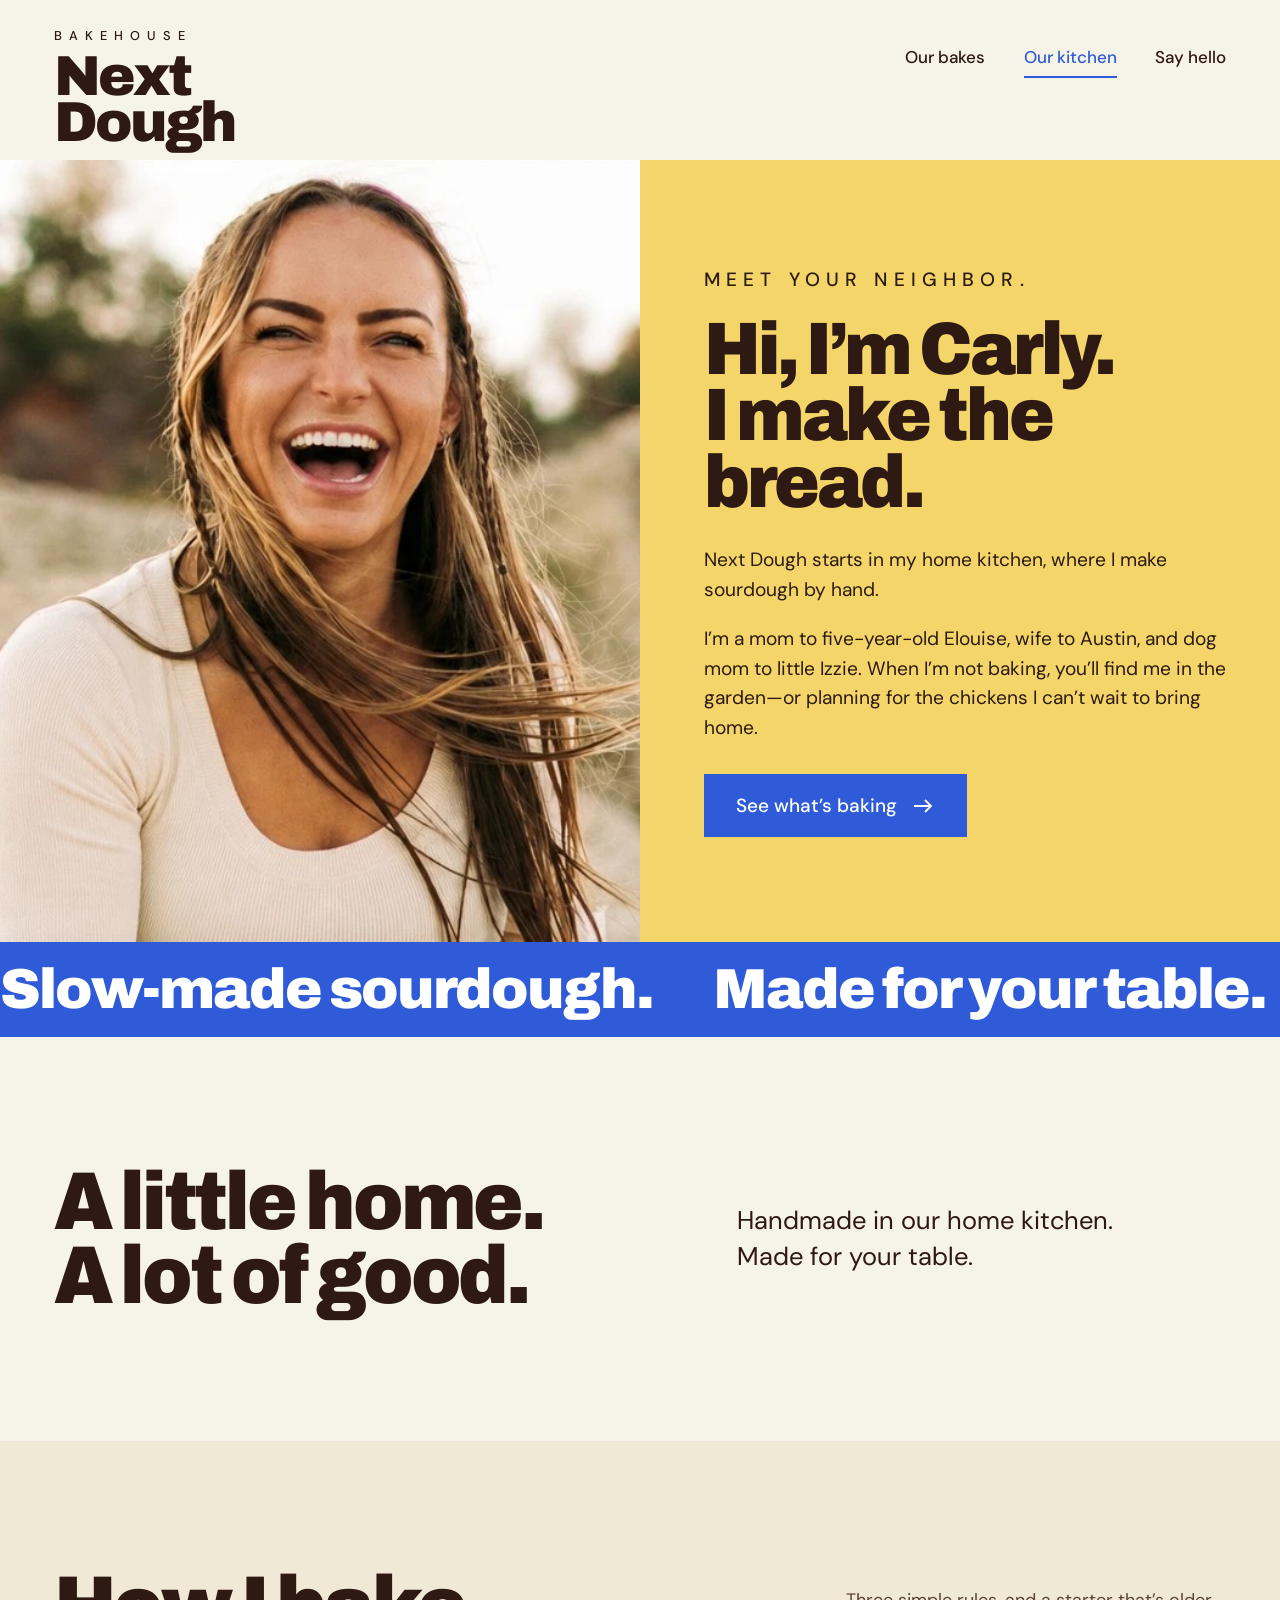
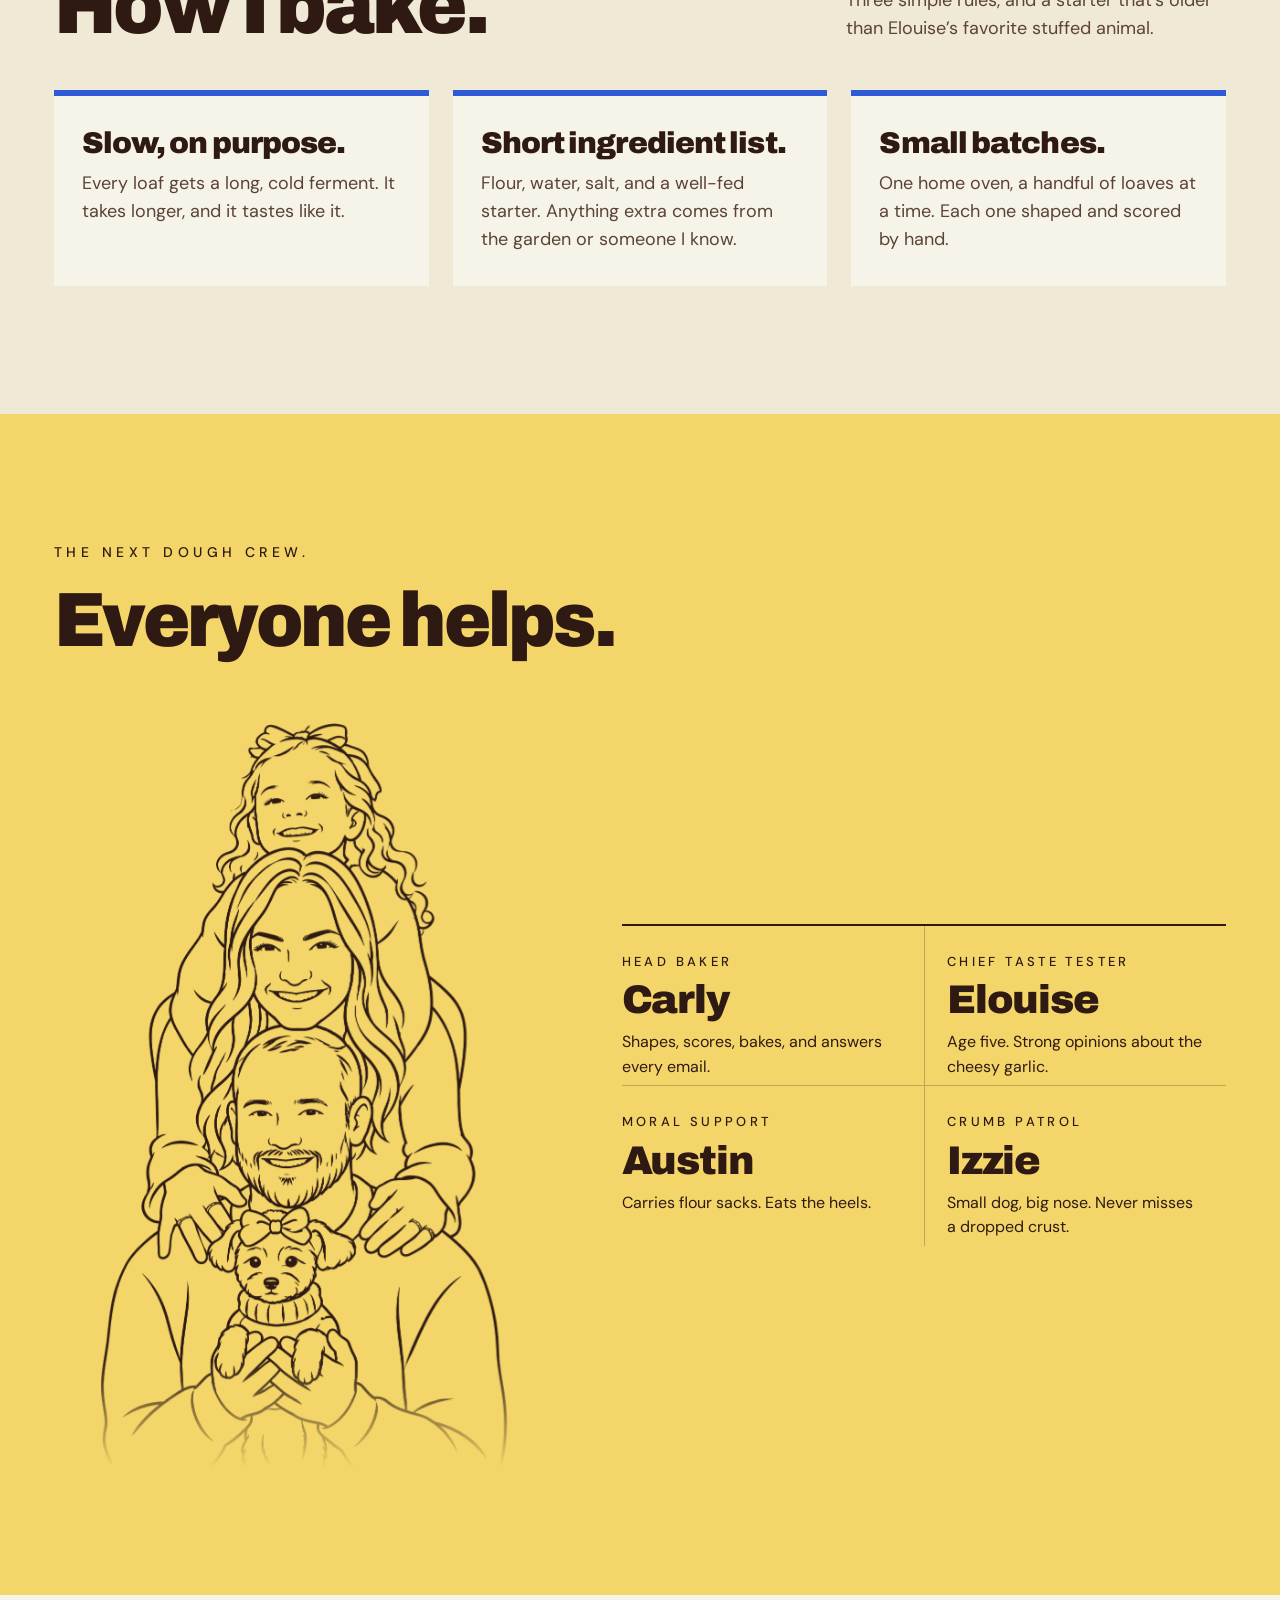
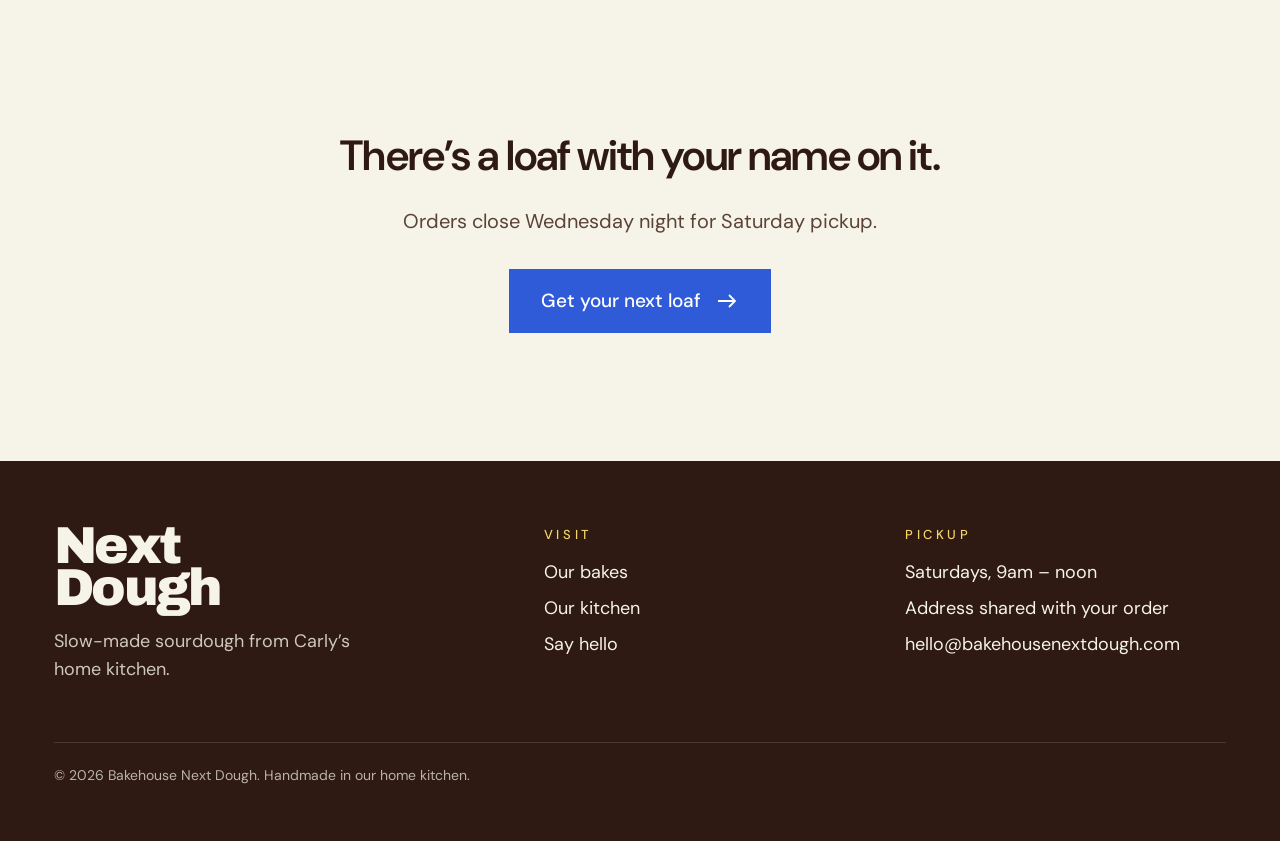
==== commit 4ef75902: "Make the Our kitchen blue band scroll like the homepage band It was a single static line that got cu" ====
--- a/about.html
+++ b/about.html
@@ -43,9 +43,13 @@
       </div>
     </section>
 
-    <div class="band static">
-      <div class="band-inner"><span>Slow-made sourdough. Made for your table.</span></div>
+    <div class="band" aria-hidden="true">
+      <div class="band-inner">
+        <span>Slow-made sourdough.</span><span>Made for your table.</span><span>Slow-made sourdough.</span><span>Made for your table.</span><span>Slow-made sourdough.</span><span>Made for your table.</span>
+        <span>Slow-made sourdough.</span><span>Made for your table.</span><span>Slow-made sourdough.</span><span>Made for your table.</span><span>Slow-made sourdough.</span><span>Made for your table.</span>
+      </div>
     </div>
+    <p class="sr-only">Slow-made sourdough. Made for your table.</p>
 
     <section class="section little-home" aria-labelledby="home-title">
       <div class="wrap">
--- a/styles.css
+++ b/styles.css
@@ -255,6 +255,8 @@
   animation: marquee 28s linear infinite;
 }
 .band span { font-family: var(--display); font-weight: 900; letter-spacing: -0.035em; font-size: clamp(34px, 4.4vw, 62px); line-height: 1.05; }
+/* visually hidden, still read by screen readers */
+.sr-only { position: absolute; width: 1px; height: 1px; overflow: hidden; clip: rect(0 0 0 0); white-space: nowrap; }
 .band.static .band-inner { animation: none; width: auto; justify-content: center; }
 @keyframes marquee { to { transform: translateX(-50%); } }
 
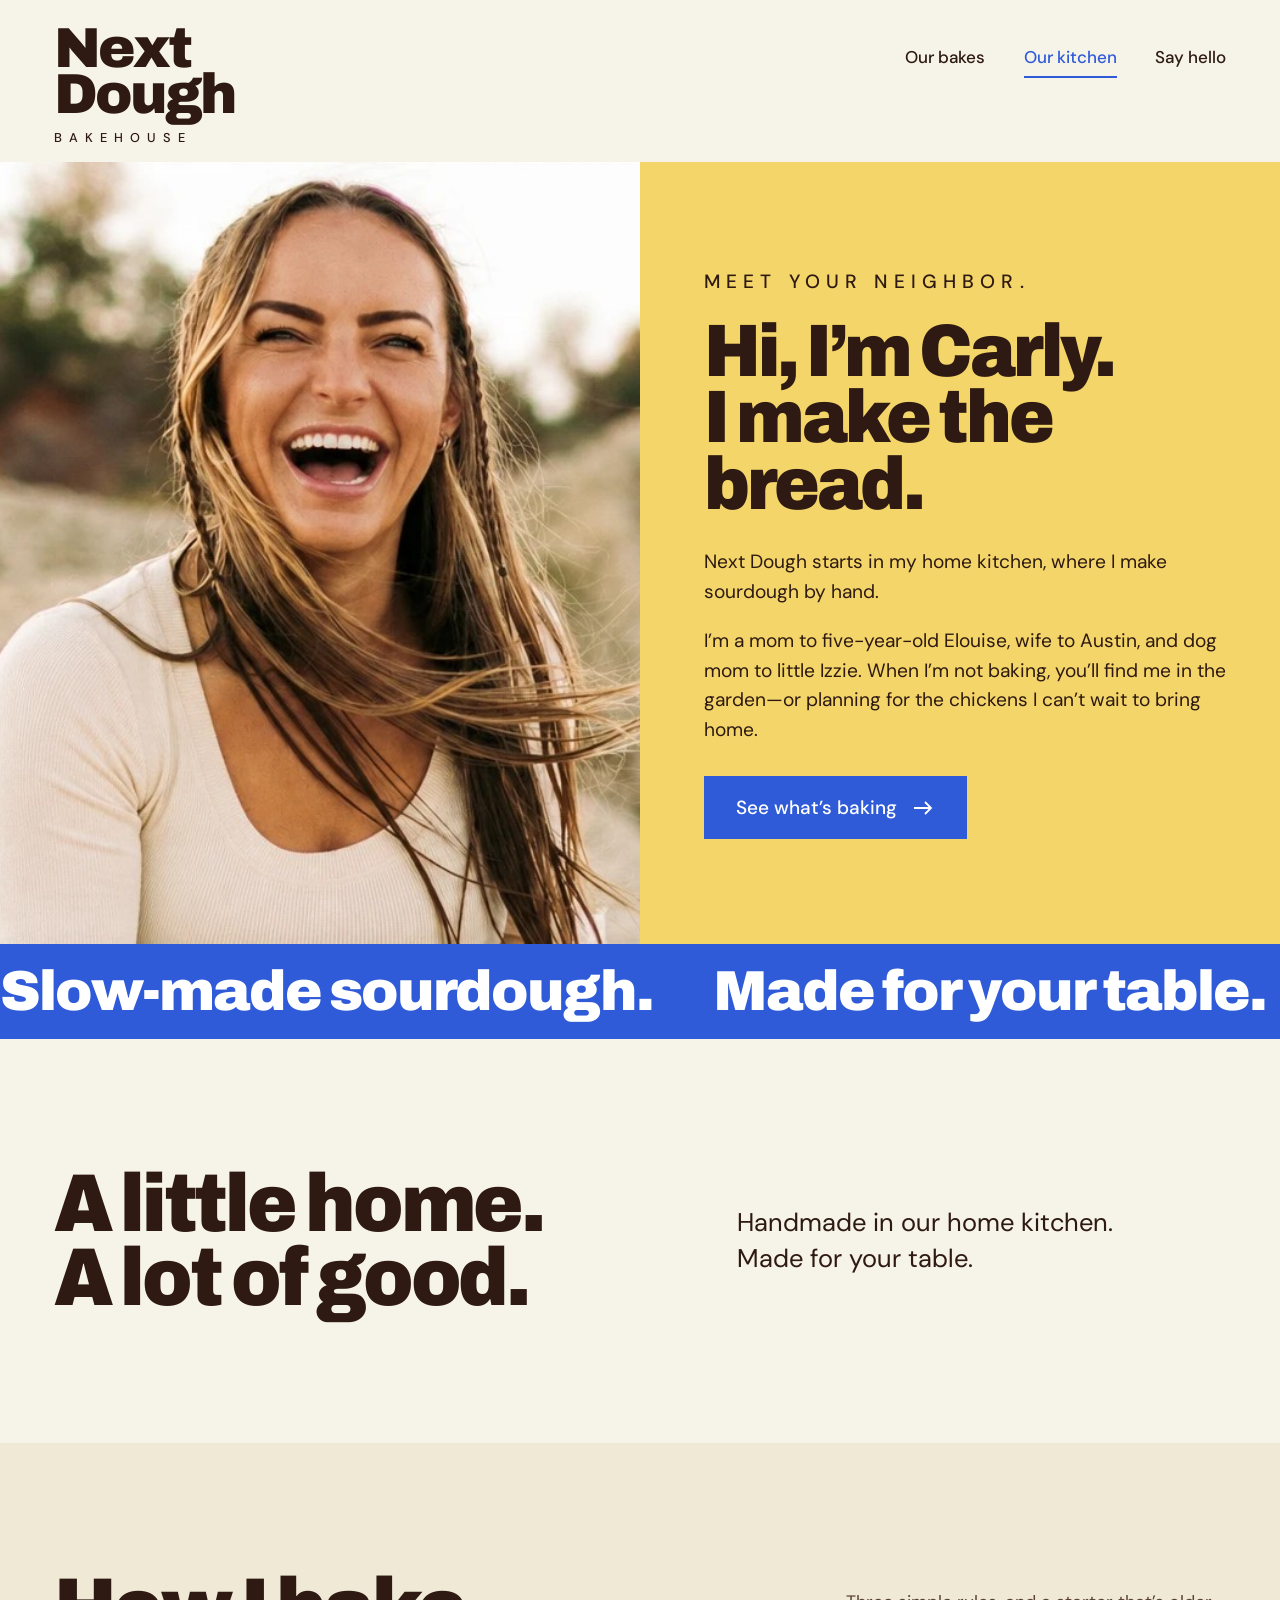
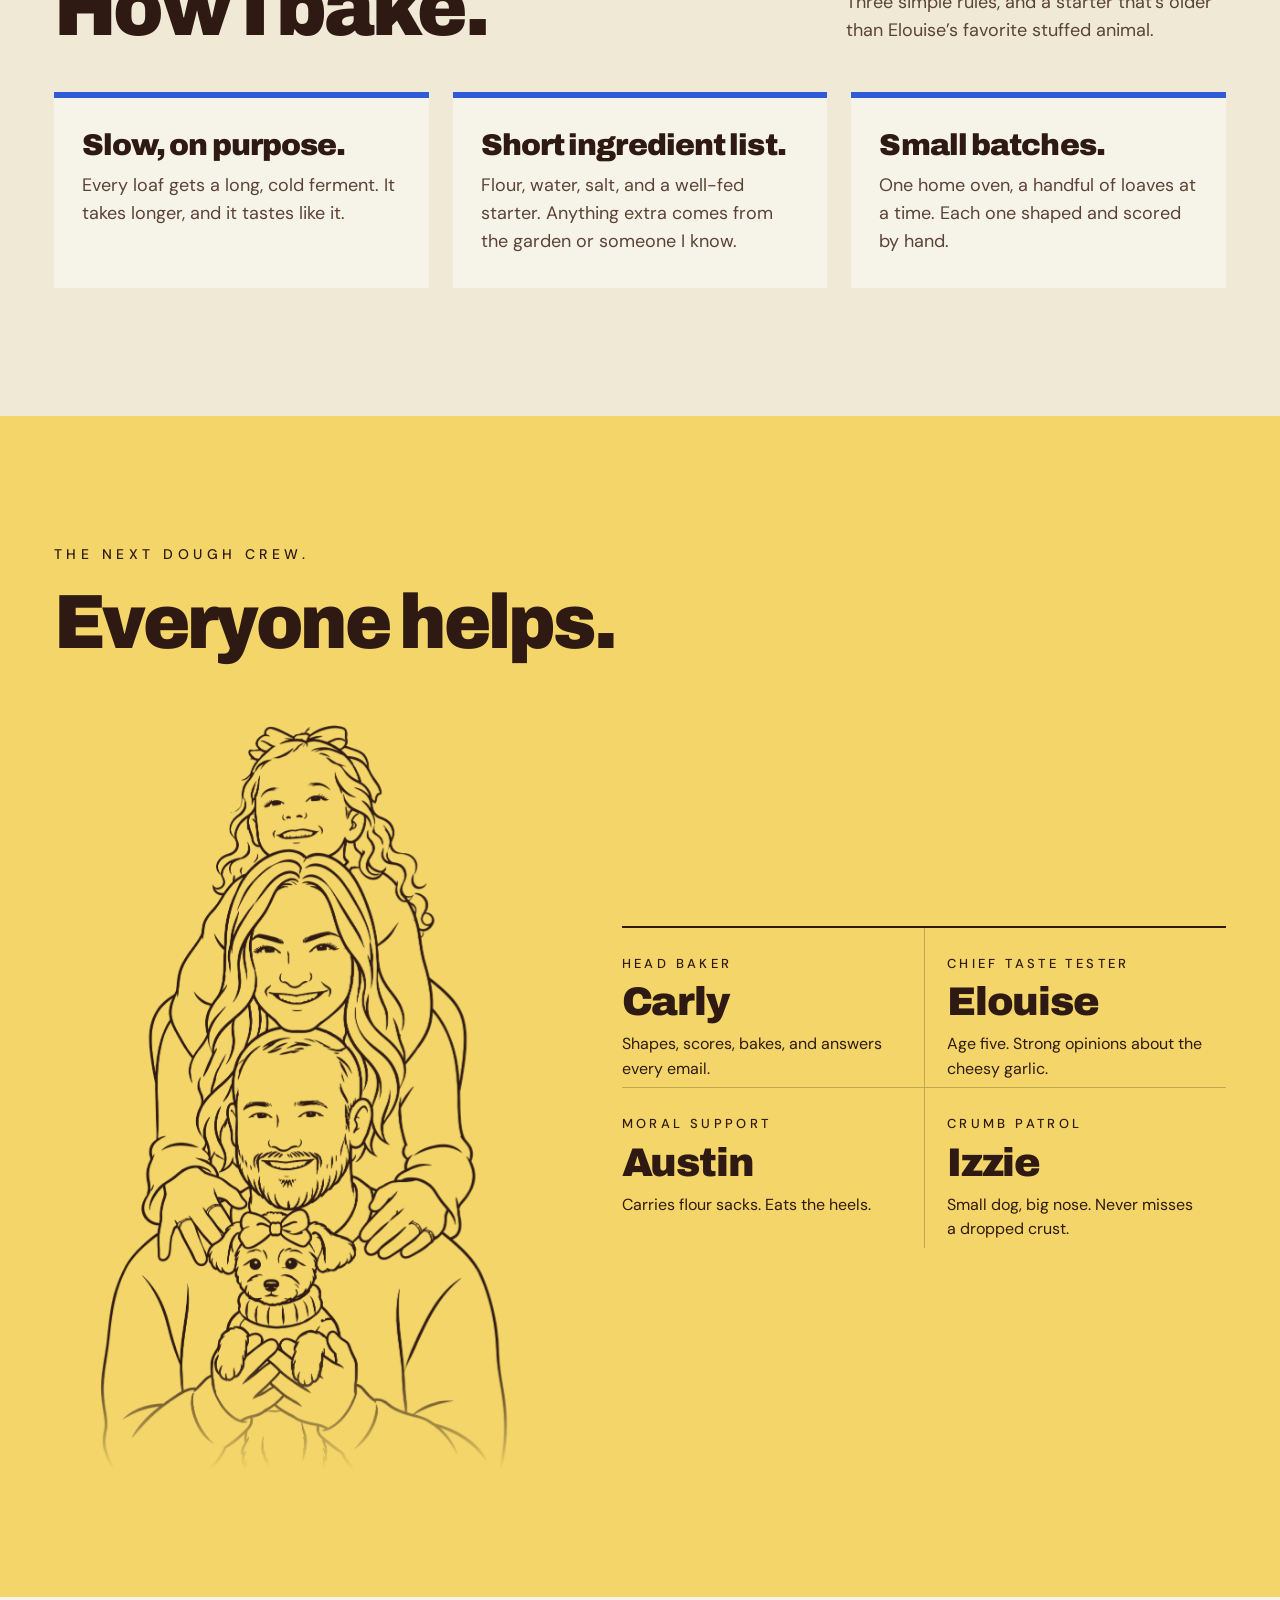
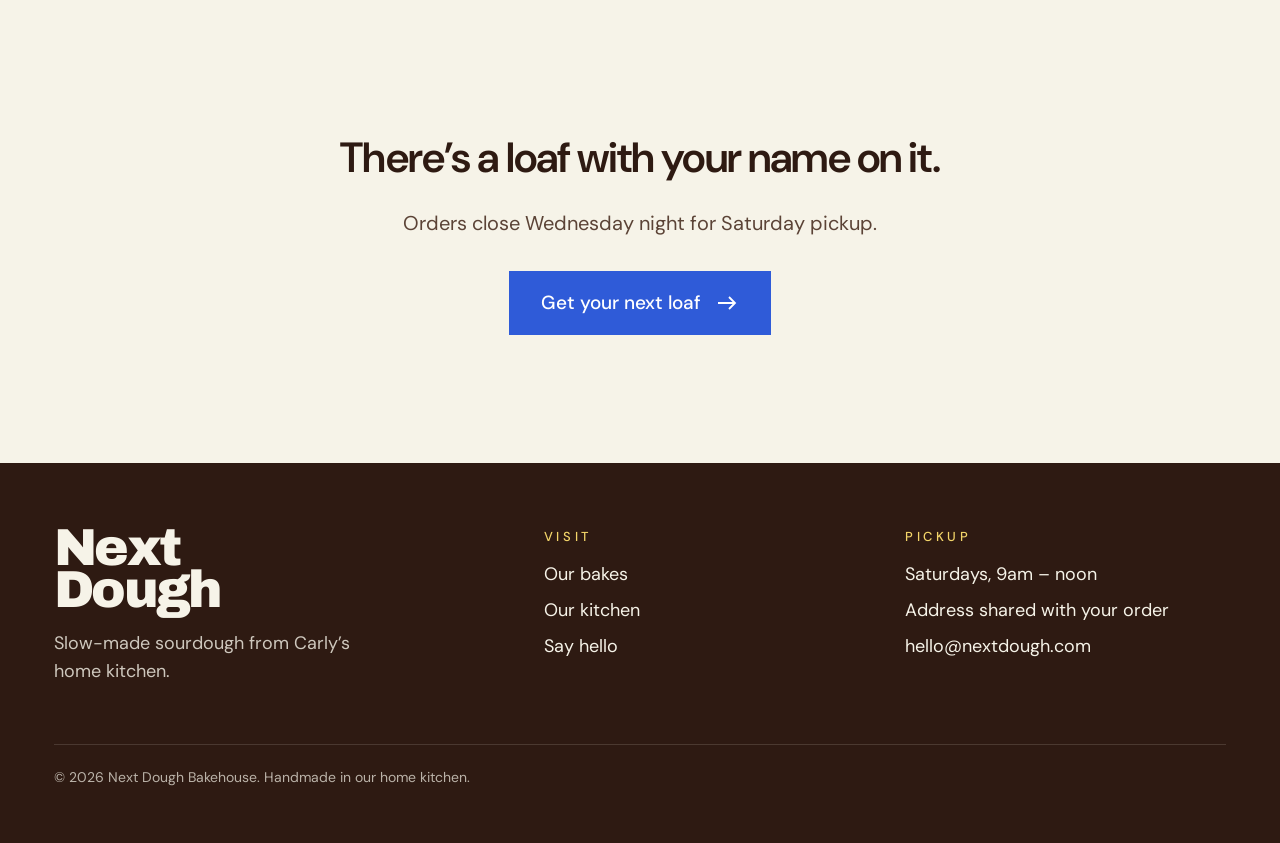
==== commit db2ae698: "Rename to Next Dough Bakehouse; email hello@nextdough.com Logo reads Next Dough with BAKEHOUSE under" ====
--- a/about.html
+++ b/about.html
@@ -3,8 +3,8 @@
 <head>
   <meta charset="utf-8">
   <meta name="viewport" content="width=device-width, initial-scale=1">
-  <title>Our kitchen — Bakehouse Next Dough</title>
-  <meta name="description" content="Meet Carly, the baker behind Bakehouse Next Dough. Sourdough made by hand in her home kitchen.">
+  <title>Our kitchen — Next Dough Bakehouse</title>
+  <meta name="description" content="Meet Carly, the baker behind Next Dough Bakehouse. Sourdough made by hand in her home kitchen.">
   <link rel="preconnect" href="https://fonts.googleapis.com">
   <link rel="preconnect" href="https://fonts.gstatic.com" crossorigin>
   <link href="https://fonts.googleapis.com/css2?family=Archivo:wdth,wght@62..125,500;62..125,900&family=DM+Sans:opsz,wght@9..40,400;9..40,500;9..40,600&display=swap" rel="stylesheet">
@@ -15,9 +15,9 @@
 
   <header class="site-header solid">
     <div class="wrap">
-      <a class="logo" href="index.html" aria-label="Bakehouse Next Dough home">
-        <span class="logo-sub logo-sub--top">BAKEHOUSE</span>
+      <a class="logo" href="index.html" aria-label="Next Dough Bakehouse home">
         <span class="logo-word">Next<br>Dough</span>
+        <span class="logo-sub">BAKEHOUSE</span>
       </a>
       <nav class="nav" aria-label="Main">
         <a href="index.html#bakes">Our bakes</a>
@@ -86,9 +86,9 @@
         <p class="eyebrow reveal">The Next Dough crew.</p>
         <h2 id="family-title" class="display reveal" style="font-size:clamp(48px,6vw,92px)">Everyone helps.</h2>
         <div class="family-layout">
-          <figure class="family-portrait">
-            <svg class="family-strokes" aria-hidden="true" viewBox="0 0 941 1672" fill="none" stroke="#2e1a12" stroke-width="5.7" stroke-linecap="round" stroke-linejoin="round"><path pathLength="1" style="--t:0.028" d="M505 68Q490 70 489.0 70.5Q488 71 486.5 73.0Q485 75 480.5 75.0Q476 75 476.0 71.5Q476 68 476.5 67.0Q477 66 479.0 65.5Q481 65 484.5 62.5Q488 60 495.0 56.5Q502 53 509.0 51.0Q516 49 518.0 49.0Q520 49 520.5 48.5Q521 48 527.5 47.5Q534 47 534.5 47.5Q535 48 540.0 48.0Q545 48 545.5 48.5Q546 49 547.5 49.0Q549 49 552.5 51.5Q556 54 556.0 55.5Q556 57 556.5 57.5Q557 58 557.0 66.0Q557 74 557.5 75.5Q558 77 556.0 77.0Q554 77 549.5 75.0Q545 73 541.0 73.0Q537 73 529.0 76.5Q521 80 520.0 81.5Q519 83 518.0 82.5Q517 82 514.5 82.0Q512 82 507.0 80.0Q502 78 494.5 77.5Q487 77 486.5 76.5L486 76"/><path pathLength="1" style="--t:0.029" d="M478 49Q477 49 473.0 53.5Q469 58 469.0 60.0Q469 62 466.0 62.0Q463 62 461.0 63.0Q459 64 454.0 64.5Q449 65 446.5 67.0Q444 69 441.5 69.0Q439 69 422.0 60.5Q405 52 400.0 50.5Q395 49 392.5 49.0Q390 49 387.0 50.5Q384 52 382.0 55.5Q380 59 380.0 62.0Q380 65 385.0 66.0L390 67"/><path pathLength="1" style="--t:0.037" d="M470 62Q472 62 474.0 63.5L476 65"/><path pathLength="1" style="--t:0.039" d="M350 118Q353 116 353.0 115.5Q353 115 350.0 111.0Q347 107 346.5 104.0Q346 101 347.0 100.0Q348 99 355.5 99.0Q363 99 365.5 98.0Q368 97 365.0 91.5Q362 86 362.0 83.5Q362 81 363.5 78.0Q365 75 368.0 72.0Q371 69 373.5 67.5Q376 66 377.5 66.0L379 66"/><path pathLength="1" style="--t:0.042" d="M424 72Q433 73 434.0 74.5Q435 76 439.0 76.0Q443 76 443.0 73.0L443 70"/><path pathLength="1" style="--t:0.045" d="M472 79L476 76"/><path pathLength="1" style="--t:0.045" d="M473 90Q472 89 471.5 84.5Q471 80 469.5 80.0Q468 80 464.5 78.5Q461 77 452.5 76.5L444 76"/><path pathLength="1" style="--t:0.046" d="M413 84L434 77"/><path pathLength="1" style="--t:0.047" d="M371 78Q378 79 387.0 84.5Q396 90 399.0 89.5L402 89"/><path pathLength="1" style="--t:0.047" d="M576 180Q590 185 593.0 187.0Q596 189 600.5 193.5Q605 198 607.5 199.0Q610 200 610.0 198.0Q610 196 609.0 193.0Q608 190 605.5 186.0Q603 182 598.5 177.5Q594 173 591.0 171.0Q588 169 587.0 164.0Q586 159 583.5 153.5Q581 148 581.0 147.0Q581 146 575.5 136.0Q570 126 567.0 122.5Q564 119 563.5 117.0Q563 115 561.0 114.0Q559 113 555.5 109.5Q552 106 551.0 106.0Q550 106 547.0 103.5Q544 101 544.0 100.0Q544 99 546.5 96.5Q549 94 551.5 92.5Q554 91 555.0 91.0Q556 91 557.0 84.5L558 78"/><path pathLength="1" style="--t:0.050" d="M464 84Q457 87 449.5 94.0L442 101"/><path pathLength="1" style="--t:0.050" d="M483 99Q494 95 501.5 95.0Q509 95 509.5 94.5Q510 94 510.5 94.5Q511 95 515.0 95.0Q519 95 525.0 97.0Q531 99 533.0 99.0Q535 99 535.5 96.5Q536 94 533.5 92.0Q531 90 526.5 88.0Q522 86 521.0 85.0L520 84"/><path pathLength="1" style="--t:0.051" d="M466 86L464 89"/><path pathLength="1" style="--t:0.054" d="M390 96Q391 96 393.0 93.5L395 91"/><path pathLength="1" style="--t:0.054" d="M564 93L557 91"/><path pathLength="1" style="--t:0.056" d="M573 96L565 94"/><path pathLength="1" style="--t:0.057" d="M543 100Q540 99 540.0 98.0Q540 97 538.5 96.0L537 95"/><path pathLength="1" style="--t:0.057" d="M442 95Q428 106 417.5 110.5Q407 115 405.5 114.5Q404 114 402.0 115.0L400 116"/><path pathLength="1" style="--t:0.057" d="M491 101Q497 99 498.5 97.5L500 96"/><path pathLength="1" style="--t:0.058" d="M377 100Q371 97 370.0 97.0L369 97"/><path pathLength="1" style="--t:0.058" d="M589 103Q579 98 576.5 97.5L574 97"/><path pathLength="1" style="--t:0.059" d="M539 99Q539 98 538.5 98.0Q538 98 537.5 99.0Q537 100 536.5 100.0L536 100"/><path pathLength="1" style="--t:0.060" d="M382 101Q381 101 381.0 102.5Q381 104 374.5 111.0Q368 118 366.5 118.5L365 119"/><path pathLength="1" style="--t:0.062" d="M597 110L590 104"/><path pathLength="1" style="--t:0.063" d="M499 106Q506 106 510.5 107.5Q515 109 518.0 111.0L521 113"/><path pathLength="1" style="--t:0.066" d="M598 111Q602 118 603.5 122.5Q605 127 605.0 130.0Q605 133 604.5 133.5Q604 134 602.5 133.5Q601 133 597.5 129.0Q594 125 590.5 122.5Q587 120 582.0 118.0Q577 116 570.5 115.0L564 114"/><path pathLength="1" style="--t:0.069" d="M514 115Q518 116 523.0 120.0Q528 124 533.0 126.5Q538 129 539.0 129.0Q540 129 543.0 130.5Q546 132 550.5 132.5L555 133"/><path pathLength="1" style="--t:0.069" d="M356 146Q354 149 352.5 149.5Q351 150 351.5 145.5Q352 141 354.0 137.0Q356 133 359.0 129.0Q362 125 363.0 122.0Q364 119 359.0 117.5L354 116"/><path pathLength="1" style="--t:0.071" d="M394 119Q387 121 383.0 123.0Q379 125 378.5 126.0Q378 127 376.0 127.0Q374 127 371.0 129.0Q368 131 365.5 133.5Q363 136 361.0 140.0L359 144"/><path pathLength="1" style="--t:0.077" d="M372 137Q377 131 377.5 129.5L378 128"/><path pathLength="1" style="--t:0.080" d="M552 141Q547 135 547.0 134.0L547 133"/><path pathLength="1" style="--t:0.081" d="M625 171Q610 149 607.0 142.0L604 135"/><path pathLength="1" style="--t:0.085" d="M553 142Q565 156 570.0 159.5Q575 163 578.0 164.5Q581 166 583.5 166.5L586 167"/><path pathLength="1" style="--t:0.088" d="M533 147Q533 152 534.0 154.0Q535 156 536.0 160.5Q537 165 540.0 170.5Q543 176 544.5 177.5Q546 179 546.5 181.0Q547 183 547.5 183.0Q548 183 547.0 184.0Q546 185 546.5 188.0L547 191"/><path pathLength="1" style="--t:0.090" d="M330 164Q337 162 340.0 159.5Q343 157 346.0 156.0Q349 155 350.0 153.0L351 151"/><path pathLength="1" style="--t:0.092" d="M369 154Q367 159 366.5 166.5Q366 174 365.5 174.5Q365 175 364.5 179.5Q364 184 363.5 184.5Q363 185 362.5 188.5Q362 192 360.0 196.5Q358 201 358.0 203.5Q358 206 356.0 206.0Q354 206 353.5 206.5Q353 207 352.0 203.5Q351 200 351.0 196.0Q351 192 352.5 187.0Q354 182 357.0 175.0L360 168"/><path pathLength="1" style="--t:0.093" d="M333 205Q331 202 331.0 196.0Q331 190 331.5 189.5Q332 189 332.0 187.0Q332 185 334.5 179.0Q337 173 342.0 167.0Q347 161 348.0 158.5L349 156"/><path pathLength="1" style="--t:0.102" d="M478 172Q489 171 489.5 171.5Q490 172 493.0 172.0Q496 172 496.5 172.5Q497 173 500.5 173.0Q504 173 510.0 176.0Q516 179 518.5 181.5L521 184"/><path pathLength="1" style="--t:0.103" d="M630 181Q630 179 628.0 175.5L626 172"/><path pathLength="1" style="--t:0.103" d="M484 176L489 173"/><path pathLength="1" style="--t:0.108" d="M405 183Q403 183 402.0 182.0Q401 181 399.5 181.5Q398 182 397.5 183.0Q397 184 392.5 184.5Q388 185 385.0 186.5Q382 188 377.0 193.5L372 199"/><path pathLength="1" style="--t:0.109" d="M633 191L631 182"/><path pathLength="1" style="--t:0.110" d="M578 201Q576 201 569.5 198.0Q563 195 558.5 191.0Q554 187 551.5 185.5L549 184"/><path pathLength="1" style="--t:0.111" d="M402 185L398 185"/><path pathLength="1" style="--t:0.115" d="M632 193Q626 196 624.5 199.0Q623 202 622.5 206.0Q622 210 621.5 210.5Q621 211 617.5 210.5L614 210"/><path pathLength="1" style="--t:0.116" d="M500 194Q498 197 498.0 199.5Q498 202 495.0 202.5Q492 203 491.5 202.5Q491 202 490.5 203.0Q490 204 488.0 204.0Q486 204 485.0 203.0Q484 202 483.0 202.0Q482 202 479.5 203.0Q477 204 473.5 207.0L470 210"/><path pathLength="1" style="--t:0.117" d="M552 195Q553 203 555.5 208.5Q558 214 564.0 220.5Q570 227 572.5 227.5Q575 228 579.0 230.0Q583 232 583.5 233.0Q584 234 586.5 234.0Q589 234 594.0 237.5Q599 241 599.0 242.5Q599 244 601.5 244.5Q604 245 605.0 246.0Q606 247 608.5 252.0Q611 257 611.0 261.0L611 265"/><path pathLength="1" style="--t:0.117" d="M506 196Q501 202 500.0 202.0L499 202"/><path pathLength="1" style="--t:0.120" d="M510 200Q509 200 508.0 201.5Q507 203 504.5 203.0L502 203"/><path pathLength="1" style="--t:0.120" d="M613 219Q613 213 612.5 212.5Q612 212 612.5 210.5Q613 209 612.0 207.5Q611 206 610.5 203.5L610 201"/><path pathLength="1" style="--t:0.121" d="M515 202Q512 205 510.5 205.0Q509 205 508.5 204.5L508 204"/><path pathLength="1" style="--t:0.121" d="M328 219Q328 216 328.5 215.5Q329 215 329.0 209.0Q329 203 329.5 202.5L330 202"/><path pathLength="1" style="--t:0.123" d="M519 206Q516 206 515.5 206.5Q515 207 513.5 206.5L512 206"/><path pathLength="1" style="--t:0.124" d="M393 207Q394 208 394.0 210.5Q394 213 392.0 211.5L390 210"/><path pathLength="1" style="--t:0.124" d="M355 238Q354 238 353.0 236.5Q352 235 353.5 233.5Q355 232 356.5 231.5Q358 231 358.0 229.0Q358 227 358.5 226.5Q359 226 359.0 216.5L359 207"/><path pathLength="1" style="--t:0.124" d="M336 207Q337 221 335.5 225.5Q334 230 330.0 234.5Q326 239 321.0 242.5Q316 246 312.5 250.0Q309 254 306.5 260.0Q304 266 304.0 271.0Q304 276 305.0 279.0Q306 282 309.0 285.5Q312 289 314.0 289.0Q316 289 316.0 282.5Q316 276 319.5 268.5Q323 261 329.5 254.5Q336 248 339.5 246.5Q343 245 343.0 253.5Q343 262 343.5 262.5Q344 263 344.0 266.0Q344 269 343.0 269.5Q342 270 342.0 271.0L342 272"/><path pathLength="1" style="--t:0.124" d="M351 217L352 208"/><path pathLength="1" style="--t:0.124" d="M399 208Q399 213 397.0 213.0L395 213"/><path pathLength="1" style="--t:0.125" d="M592 209Q595 210 600.5 215.5Q606 221 608.0 224.0Q610 227 611.5 227.0Q613 227 613.0 228.0Q613 229 615.5 233.5Q618 238 617.5 239.5Q617 241 617.5 241.0Q618 241 618.5 240.0Q619 239 620.0 239.0Q621 239 623.5 241.0Q626 243 635.0 247.0Q644 251 645.5 252.0Q647 253 652.0 258.5Q657 264 659.0 270.0Q661 276 661.0 278.5Q661 281 660.5 281.5Q660 282 659.5 286.5Q659 291 657.0 292.0Q655 293 655.0 300.0Q655 307 653.5 307.5Q652 308 651.5 310.5L651 313"/><path pathLength="1" style="--t:0.127" d="M386 212Q389 216 390.5 215.0L392 214"/><path pathLength="1" style="--t:0.127" d="M421 215Q419 213 417.5 213.0Q416 213 415.5 212.5Q415 212 413.5 212.5Q412 213 407.0 213.0Q402 213 401.5 213.5Q401 214 400.5 213.5L400 213"/><path pathLength="1" style="--t:0.129" d="M382 215Q386 218 387.0 217.5L388 217"/><path pathLength="1" style="--t:0.130" d="M380 218Q383 220 384.5 219.5L386 219"/><path pathLength="1" style="--t:0.132" d="M378 221Q381 222 382.0 221.5L383 221"/><path pathLength="1" style="--t:0.132" d="M557 221Q558 233 558.5 233.5Q559 234 558.5 238.5Q558 243 559.0 245.5L560 248"/><path pathLength="1" style="--t:0.134" d="M325 224L321 228"/><path pathLength="1" style="--t:0.136" d="M563 230Q562 235 563.5 235.5Q565 236 567.5 232.0L570 228"/><path pathLength="1" style="--t:0.139" d="M354 250Q357 253 359.0 253.0Q361 253 360.5 252.0Q360 251 360.0 247.5Q360 244 359.5 243.5Q359 243 359.0 237.5L359 232"/><path pathLength="1" style="--t:0.141" d="M469 235Q471 241 470.5 242.5Q470 244 468.0 245.5L466 247"/><path pathLength="1" style="--t:0.141" d="M571 253Q571 251 572.5 248.0Q574 245 576.5 242.5Q579 240 581.0 239.0Q583 238 583.5 236.5L584 235"/><path pathLength="1" style="--t:0.142" d="M351 237Q350 237 347.0 240.5L344 244"/><path pathLength="1" style="--t:0.142" d="M563 247Q562 244 563.0 240.5L564 237"/><path pathLength="1" style="--t:0.144" d="M420 240Q418 246 420.0 248.5Q422 251 423.0 251.0L424 251"/><path pathLength="1" style="--t:0.145" d="M449 244Q453 242 457.0 243.0L461 244"/><path pathLength="1" style="--t:0.145" d="M620 258Q619 257 619.0 252.5Q619 248 618.0 245.0L617 242"/><path pathLength="1" style="--t:0.147" d="M429 246Q430 245 433.0 245.5L436 246"/><path pathLength="1" style="--t:0.147" d="M590 282Q592 279 595.0 270.5Q598 262 598.5 253.5L599 245"/><path pathLength="1" style="--t:0.153" d="M566 274Q571 267 571.5 265.5Q572 264 572.0 260.0Q572 256 573.0 256.0Q574 256 575.5 257.0Q577 258 578.0 261.0Q579 264 577.0 266.5Q575 269 573.0 269.0L571 269"/><path pathLength="1" style="--t:0.154" d="M368 302Q366 298 365.5 293.0Q365 288 364.5 287.5Q364 287 364.0 282.5Q364 278 363.5 277.5Q363 277 362.0 267.0L361 257"/><path pathLength="1" style="--t:0.157" d="M640 263Q651 281 652.5 286.5L654 292"/><path pathLength="1" style="--t:0.158" d="M498 264Q505 272 505.0 275.5Q505 279 504.5 279.5L504 280"/><path pathLength="1" style="--t:0.158" d="M619 264Q618 277 626.0 284.5Q634 292 635.5 295.0Q637 298 637.0 302.0L637 306"/><path pathLength="1" style="--t:0.161" d="M356 302Q353 297 352.0 291.0Q351 285 350.0 283.5Q349 282 347.0 276.0L345 270"/><path pathLength="1" style="--t:0.163" d="M496 276Q488 278 485.5 276.5Q483 275 476.5 274.0Q470 273 469.5 272.5Q469 272 463.0 272.0Q457 272 453.5 273.0Q450 274 443.0 274.0Q436 274 435.5 274.5Q435 275 431.5 275.5Q428 276 423.5 278.0Q419 280 417.5 282.5Q416 285 411.0 284.5L406 284"/><path pathLength="1" style="--t:0.164" d="M402 275Q399 279 399.0 282.5Q399 286 399.5 287.0L400 288"/><path pathLength="1" style="--t:0.164" d="M605 275Q604 286 605.5 289.0Q607 292 610.0 295.5Q613 299 615.0 303.0Q617 307 617.5 311.0Q618 315 615.5 321.0Q613 327 609.5 332.5Q606 338 605.5 343.5Q605 349 604.5 349.0Q604 349 603.5 350.0Q603 351 603.5 355.0Q604 359 607.0 363.0Q610 367 613.0 368.5Q616 370 620.5 370.5Q625 371 627.0 370.0Q629 369 631.0 370.5Q633 372 634.0 370.5Q635 369 636.5 368.0Q638 367 638.0 366.0Q638 365 637.0 364.5Q636 364 632.5 364.0Q629 364 624.0 362.0Q619 360 612.5 354.5L606 349"/><path pathLength="1" style="--t:0.167" d="M475 284Q475 286 477.5 286.0Q480 286 482.0 285.0Q484 284 485.5 281.5L487 279"/><path pathLength="1" style="--t:0.169" d="M586 289Q589 285 589.0 284.0L589 283"/><path pathLength="1" style="--t:0.170" d="M461 285Q463 286 463.0 287.0Q463 288 461.5 288.0Q460 288 460.0 287.0L460 286"/><path pathLength="1" style="--t:0.171" d="M427 290Q420 290 418.0 288.0L416 286"/><path pathLength="1" style="--t:0.172" d="M464 288Q465 287 469.5 287.0L474 287"/><path pathLength="1" style="--t:0.172" d="M555 288Q555 297 559.0 297.5Q563 298 563.5 298.5Q564 299 569.0 299.0Q574 299 575.0 298.5Q576 298 576.0 303.0Q576 308 577.0 310.5Q578 313 579.5 315.0Q581 317 586.0 321.5Q591 326 592.0 326.0Q593 326 594.5 324.0Q596 322 595.0 320.5Q594 319 594.0 318.0L594 317"/><path pathLength="1" style="--t:0.173" d="M452 289L449 289"/><path pathLength="1" style="--t:0.173" d="M456 289L453 289"/><path pathLength="1" style="--t:0.173" d="M448 289L436 290"/><path pathLength="1" style="--t:0.173" d="M431 290L428 290"/><path pathLength="1" style="--t:0.173" d="M435 290L432 290"/><path pathLength="1" style="--t:0.173" d="M577 297L585 290"/><path pathLength="1" style="--t:0.173" d="M281 369Q276 360 276.0 358.0Q276 356 275.5 355.5Q275 355 275.5 351.0Q276 347 277.5 344.0Q279 341 283.0 337.0Q287 333 289.5 331.5Q292 330 300.5 327.0Q309 324 312.5 321.0Q316 318 318.0 313.5Q320 309 320.0 306.0Q320 303 318.0 296.5L316 290"/><path pathLength="1" style="--t:0.178" d="M465 341Q468 338 468.0 337.0Q468 336 469.0 334.5Q470 333 472.5 332.5Q475 332 477.5 330.5Q480 329 485.0 327.5Q490 326 496.5 326.0Q503 326 503.5 326.5Q504 327 513.5 329.0Q523 331 524.0 329.0Q525 327 526.0 327.0Q527 327 531.0 324.5Q535 322 539.5 317.5Q544 313 546.0 309.5Q548 306 551.0 304.0Q554 302 554.5 300.0L555 298"/><path pathLength="1" style="--t:0.179" d="M342 300Q345 308 345.0 314.0Q345 320 343.5 323.0Q342 326 340.0 328.0Q338 330 333.5 332.5Q329 335 327.0 335.0Q325 335 321.5 336.0Q318 337 313.0 339.5Q308 342 307.0 343.0Q306 344 303.0 344.5Q300 345 295.0 350.0Q290 355 287.5 361.0Q285 367 285.5 370.5Q286 374 288.0 378.0Q290 382 290.0 386.5Q290 391 289.0 393.0Q288 395 286.5 396.5Q285 398 282.0 399.5Q279 401 274.0 401.0Q269 401 267.5 398.0L266 395"/><path pathLength="1" style="--t:0.180" d="M442 301L456 301"/><path pathLength="1" style="--t:0.181" d="M368 308Q362 307 359.5 305.0L357 303"/><path pathLength="1" style="--t:0.181" d="M386 328Q375 316 373.5 313.0Q372 310 370.5 308.5Q369 307 369.0 305.5Q369 304 368.5 303.5L368 303"/><path pathLength="1" style="--t:0.181" d="M558 347Q559 345 559.0 342.5Q559 340 557.5 339.0Q556 338 554.5 335.0Q553 332 553.0 326.0Q553 320 553.5 319.5Q554 319 554.5 311.0L555 303"/><path pathLength="1" style="--t:0.184" d="M708 367Q711 359 711.0 353.0Q711 347 709.5 343.0Q708 339 703.0 334.0Q698 329 696.0 328.0Q694 327 689.0 325.5Q684 324 677.0 323.5Q670 323 666.5 321.5Q663 320 661.0 318.0Q659 316 657.0 312.0L655 308"/><path pathLength="1" style="--t:0.187" d="M639 312Q638 321 637.5 321.5Q637 322 637.0 327.0Q637 332 638.5 334.5Q640 337 642.5 339.5Q645 342 648.0 342.5Q651 343 651.0 341.0Q651 339 649.0 335.0Q647 331 647.0 326.5L647 322"/><path pathLength="1" style="--t:0.190" d="M313 372Q312 384 313.5 384.0Q315 384 321.0 380.0Q327 376 329.5 375.0Q332 374 333.5 374.0Q335 374 336.5 373.0Q338 372 342.0 367.5Q346 363 355.5 354.0Q365 345 373.5 339.0Q382 333 383.5 332.5Q385 332 386.0 330.5Q387 329 390.0 328.5Q393 328 394.5 327.0Q396 326 403.0 323.5Q410 321 412.0 321.0Q414 321 414.5 320.5Q415 320 419.5 319.5Q424 319 424.5 318.5Q425 318 432.0 318.0Q439 318 447.5 320.5Q456 323 458.5 324.5Q461 326 464.0 329.0Q467 332 468.0 332.0L469 332"/><path pathLength="1" style="--t:0.195" d="M364 326Q364 332 362.5 334.5Q361 337 361.0 338.0Q361 339 358.5 341.0L356 343"/><path pathLength="1" style="--t:0.196" d="M587 352Q587 342 589.5 334.5L592 327"/><path pathLength="1" style="--t:0.199" d="M577 382Q566 366 565.5 363.5Q565 361 563.5 361.0Q562 361 558.5 357.5Q555 354 554.5 352.0Q554 350 551.5 349.5Q549 349 543.5 344.5Q538 340 533.5 337.5Q529 335 527.0 334.5Q525 334 524.0 333.0L523 332"/><path pathLength="1" style="--t:0.203" d="M456 368Q456 365 457.0 362.5Q458 360 458.0 357.0Q458 354 454.0 349.5Q450 345 447.0 343.5Q444 342 442.5 342.0Q441 342 438.5 341.0Q436 340 430.5 340.0Q425 340 424.5 340.5Q424 341 422.0 341.0Q420 341 418.0 342.0Q416 343 413.0 343.5Q410 344 406.5 346.0Q403 348 401.0 348.5Q399 349 391.0 354.0Q383 359 376.0 365.0Q369 371 359.5 381.0Q350 391 345.0 398.0Q340 405 337.5 410.0Q335 415 334.0 416.0Q333 417 332.0 420.0Q331 423 327.5 429.5Q324 436 323.5 438.5Q323 441 321.5 444.0L320 447"/><path pathLength="1" style="--t:0.205" d="M704 416Q702 418 700.5 418.0Q699 418 696.5 419.0Q694 420 693.0 419.5Q692 419 689.5 419.5Q687 420 684.0 417.0Q681 414 679.5 410.5Q678 407 678.0 403.0Q678 399 682.5 388.5Q687 378 687.0 372.0Q687 366 685.0 361.5Q683 357 680.0 354.0Q677 351 672.5 349.0Q668 347 662.5 346.5Q657 346 654.5 344.5L652 343"/><path pathLength="1" style="--t:0.206" d="M306 368Q303 363 303.0 358.5Q303 354 304.5 351.0Q306 348 306.0 346.5L306 345"/><path pathLength="1" style="--t:0.209" d="M469 356Q480 350 487.5 349.5Q495 349 502.0 351.0Q509 353 515.5 356.5Q522 360 532.0 369.0Q542 378 548.5 386.0Q555 394 566.0 411.5Q577 429 581.0 437.0Q585 445 586.0 446.0Q587 447 594.5 463.0Q602 479 603.5 483.5Q605 488 605.0 489.5Q605 491 606.0 493.0Q607 495 608.0 501.5Q609 508 610.0 510.5Q611 513 610.5 518.0Q610 523 610.5 523.5Q611 524 611.0 528.5Q611 533 611.5 533.5Q612 534 612.0 537.0Q612 540 612.5 540.5Q613 541 613.0 550.5Q613 560 612.5 561.0Q612 562 612.5 562.5Q613 563 613.0 568.0Q613 573 613.5 573.5Q614 574 614.0 589.5Q614 605 613.5 605.5Q613 606 612.5 611.0L612 616"/><path pathLength="1" style="--t:0.211" d="M602 375Q592 366 589.5 361.0Q587 356 587.0 354.5L587 353"/><path pathLength="1" style="--t:0.212" d="M580 355L577 355"/><path pathLength="1" style="--t:0.212" d="M584 355L581 355"/><path pathLength="1" style="--t:0.212" d="M644 355Q644 358 641.5 361.0L639 364"/><path pathLength="1" style="--t:0.212" d="M576 355Q571 355 568.5 357.5L566 360"/><path pathLength="1" style="--t:0.212" d="M330 355Q327 360 327.5 364.5L328 369"/><path pathLength="1" style="--t:0.218" d="M455 378Q454 374 451.5 371.5Q449 369 443.0 367.0Q437 365 431.5 365.5Q426 366 419.0 369.0Q412 372 408.0 375.0Q404 378 394.0 388.0Q384 398 373.5 412.0Q363 426 362.0 428.0Q361 430 358.0 433.0Q355 436 352.5 440.0Q350 444 346.5 448.0Q343 452 341.5 455.0Q340 458 334.0 466.5Q328 475 328.0 476.0Q328 477 326.5 478.5Q325 480 325.0 481.0Q325 482 324.0 483.0Q323 484 319.0 492.5Q315 501 314.0 502.0Q313 503 311.5 502.0Q310 501 310.0 502.0Q310 503 310.5 503.0Q311 503 309.5 506.5Q308 510 308.0 513.0Q308 516 307.5 516.5Q307 517 306.0 524.5Q305 532 303.5 533.0Q302 534 302.0 538.5Q302 543 301.5 543.5Q301 544 301.0 551.0Q301 558 301.5 558.5Q302 559 302.0 563.0Q302 567 302.5 567.5Q303 568 303.0 576.0L303 584"/><path pathLength="1" style="--t:0.220" d="M669 386Q669 389 668.5 390.0Q668 391 667.5 391.0Q667 391 658.0 382.5Q649 374 644.0 371.0L639 368"/><path pathLength="1" style="--t:0.221" d="M705 370Q704 372 704.0 374.5Q704 377 703.5 377.5Q703 378 703.0 383.0Q703 388 703.5 389.5Q704 391 707.5 394.5Q711 398 712.0 398.5Q713 399 718.0 399.0Q723 399 726.0 397.5Q729 396 730.5 394.0L732 392"/><path pathLength="1" style="--t:0.223" d="M603 376Q612 379 616.5 379.0Q621 379 625.0 377.5Q629 376 630.5 374.5L632 373"/><path pathLength="1" style="--t:0.223" d="M463 379Q469 375 472.0 374.0Q475 373 480.0 373.0Q485 373 485.5 373.5Q486 374 489.5 374.5Q493 375 499.5 379.0Q506 383 513.5 390.5Q521 398 528.0 408.5Q535 419 546.5 439.0Q558 459 569.0 476.0Q580 493 586.0 504.5Q592 516 593.0 520.0Q594 524 595.5 526.5L597 529"/><path pathLength="1" style="--t:0.224" d="M296 487Q296 481 296.5 480.5Q297 480 297.0 477.0Q297 474 298.0 471.5Q299 469 299.0 466.5Q299 464 299.5 463.5Q300 463 302.0 453.5Q304 444 307.5 433.5Q311 423 315.0 415.5Q319 408 319.0 407.0Q319 406 322.0 399.5Q325 393 326.0 392.0Q327 391 327.5 389.0Q328 387 330.5 384.0Q333 381 333.5 378.0L334 375"/><path pathLength="1" style="--t:0.228" d="M452 386Q445 381 439.5 381.0Q434 381 427.5 384.0Q421 387 420.5 388.5Q420 390 417.5 392.0Q415 394 415.0 395.5Q415 397 414.0 397.0Q413 397 409.5 400.0Q406 403 403.0 407.5Q400 412 396.5 419.5Q393 427 393.0 428.0Q393 429 391.5 431.0Q390 433 387.5 438.0Q385 443 385.0 444.0Q385 445 383.0 447.5Q381 450 381.0 451.0Q381 452 367.5 470.0Q354 488 352.0 493.5Q350 499 347.5 500.0Q345 501 343.5 503.0Q342 505 339.5 510.0Q337 515 335.0 522.0Q333 529 331.0 530.0Q329 531 327.0 537.0Q325 543 325.0 545.0Q325 547 324.0 550.0Q323 553 323.0 557.0Q323 561 322.5 561.5Q322 562 322.5 576.5Q323 591 323.5 591.5Q324 592 324.0 605.0Q324 618 321.5 626.5Q319 635 315.0 641.5L311 648"/><path pathLength="1" style="--t:0.229" d="M616 478Q614 469 613.0 467.0Q612 465 612.0 463.5Q612 462 608.0 450.0Q604 438 603.0 436.5Q602 435 599.0 426.5Q596 418 593.5 413.5Q591 409 591.0 408.0Q591 407 584.5 395.0L578 383"/><path pathLength="1" style="--t:0.231" d="M438 387Q441 387 443.5 389.0L446 391"/><path pathLength="1" style="--t:0.231" d="M311 387Q307 393 301.5 399.0Q296 405 295.5 406.5Q295 408 292.0 410.5L289 413"/><path pathLength="1" style="--t:0.231" d="M463 389Q467 387 472.0 387.0Q477 387 477.5 388.0Q478 389 481.5 389.5Q485 390 488.5 391.5Q492 393 493.5 395.5Q495 398 491.5 398.0Q488 398 486.0 397.0Q484 396 482.0 396.0L480 396"/><path pathLength="1" style="--t:0.233" d="M472 392L477 390"/><path pathLength="1" style="--t:0.234" d="M440 393Q433 392 432.5 391.5Q432 391 426.0 391.5L420 392"/><path pathLength="1" style="--t:0.234" d="M667 404L668 392"/><path pathLength="1" style="--t:0.237" d="M430 397L416 397"/><path pathLength="1" style="--t:0.238" d="M607 633Q606 635 606.0 637.5Q606 640 605.0 642.5Q604 645 603.5 657.0Q603 669 602.0 669.5Q601 670 600.0 669.5Q599 669 598.0 667.5Q597 666 597.0 664.5Q597 663 596.0 660.5Q595 658 595.0 655.0Q595 652 594.5 651.5Q594 651 594.5 641.5Q595 632 595.5 631.5Q596 631 596.0 628.5Q596 626 597.0 624.5Q598 623 598.0 619.0Q598 615 598.5 614.5Q599 614 598.5 606.5Q598 599 597.5 598.5Q597 598 597.0 596.0Q597 594 596.0 590.5Q595 587 593.5 585.0Q592 583 590.5 582.5Q589 582 586.0 573.0Q583 564 579.0 559.0Q575 554 573.5 554.0Q572 554 572.0 553.0Q572 552 571.0 550.5Q570 549 570.0 547.5Q570 546 563.5 537.5Q557 529 552.0 518.5Q547 508 546.0 507.0Q545 506 545.0 504.5Q545 503 543.5 500.5Q542 498 539.0 489.0Q536 480 536.0 478.5Q536 477 534.0 472.0Q532 467 530.0 458.5Q528 450 526.5 447.0Q525 444 524.5 441.5Q524 439 522.5 436.5Q521 434 521.0 433.0Q521 432 516.0 422.5Q511 413 509.5 411.0Q508 409 502.0 403.5L496 398"/><path pathLength="1" style="--t:0.240" d="M243 510Q242 505 243.0 502.5Q244 500 244.5 493.0Q245 486 245.5 485.5Q246 485 246.0 483.0Q246 481 247.5 476.0Q249 471 253.5 464.5Q258 458 265.0 450.5Q272 443 272.5 441.5Q273 440 275.0 438.0Q277 436 282.5 426.5Q288 417 288.0 415.0Q288 413 285.0 413.0Q282 413 278.5 411.5Q275 410 272.5 407.5Q270 405 270.0 403.5L270 402"/><path pathLength="1" style="--t:0.243" d="M678 426Q670 417 668.5 412.0L667 407"/><path pathLength="1" style="--t:0.246" d="M710 412Q719 414 722.0 416.0Q725 418 728.0 421.5Q731 425 732.5 428.5Q734 432 734.0 437.0Q734 442 732.0 448.0Q730 454 729.5 454.0Q729 454 727.5 456.0Q726 458 724.5 462.0Q723 466 723.5 469.5Q724 473 726.5 476.0Q729 479 731.0 480.0Q733 481 738.0 481.0Q743 481 744.0 480.0Q745 479 746.5 475.5Q748 472 747.5 468.5Q747 465 743.0 460.5Q739 456 735.0 455.5L731 455"/><path pathLength="1" style="--t:0.251" d="M700 422L701 419"/><path pathLength="1" style="--t:0.252" d="M689 425Q689 422 688.5 421.5L688 421"/><path pathLength="1" style="--t:0.255" d="M690 426Q690 428 692.0 428.5Q694 429 694.0 430.0Q694 431 695.5 432.5L697 434"/><path pathLength="1" style="--t:0.255" d="M684 429L679 427"/><path pathLength="1" style="--t:0.257" d="M688 429L685 429"/><path pathLength="1" style="--t:0.260" d="M706 470Q710 470 710.0 468.5Q710 467 709.0 465.0Q708 463 707.5 458.5Q707 454 705.5 453.0Q704 452 702.5 449.0Q701 446 699.5 440.5Q698 435 700.0 435.0Q702 435 705.0 438.0Q708 441 709.0 443.0Q710 445 710.0 448.5Q710 452 709.0 453.0L708 454"/><path pathLength="1" style="--t:0.271" d="M322 453Q319 462 319.0 463.5Q319 465 317.5 468.0Q316 471 313.0 480.0Q310 489 309.5 494.5L309 500"/><path pathLength="1" style="--t:0.282" d="M725 492Q723 491 719.5 491.0Q716 491 713.5 481.0L711 471"/><path pathLength="1" style="--t:0.285" d="M671 477Q659 494 658.5 495.5Q658 497 654.0 502.0Q650 507 644.5 512.0Q639 517 634.0 520.5Q629 524 627.0 524.5Q625 525 625.5 541.0Q626 557 626.5 557.5Q627 558 627.0 565.0Q627 572 627.5 572.5Q628 573 628.0 577.5Q628 582 627.0 582.5Q626 583 626.0 590.5Q626 598 625.5 598.5Q625 599 625.5 606.5Q626 614 626.5 614.5Q627 615 627.0 617.5Q627 620 629.5 629.0Q632 638 633.0 639.5Q634 641 636.0 647.0Q638 653 640.0 656.5Q642 660 644.0 666.0Q646 672 646.0 674.0Q646 676 646.5 676.5Q647 677 647.0 689.5Q647 702 646.5 702.5Q646 703 646.0 706.5L646 710"/><path pathLength="1" style="--t:0.286" d="M616 479Q619 493 619.5 493.5Q620 494 620.5 499.0Q621 504 621.5 504.5Q622 505 623.0 514.5L624 524"/><path pathLength="1" style="--t:0.288" d="M739 487Q741 484 741.0 483.0L741 482"/><path pathLength="1" style="--t:0.292" d="M733 491L738 488"/><path pathLength="1" style="--t:0.292" d="M293 514Q294 511 294.5 499.5L295 488"/><path pathLength="1" style="--t:0.294" d="M732 491L726 492"/><path pathLength="1" style="--t:0.294" d="M717 499L716 492"/><path pathLength="1" style="--t:0.298" d="M726 498Q725 504 724.0 505.0Q723 506 721.0 506.5Q719 507 719.0 511.0Q719 515 719.5 515.5Q720 516 720.0 519.0Q720 522 720.5 522.5Q721 523 721.0 526.0Q721 529 721.5 529.5Q722 530 722.0 532.5Q722 535 723.0 538.0Q724 541 724.0 543.5Q724 546 724.5 546.5Q725 547 726.5 554.5Q728 562 729.0 564.0Q730 566 730.0 567.5Q730 569 731.0 571.0Q732 573 732.5 576.5Q733 580 734.0 582.0Q735 584 736.5 591.5Q738 599 739.0 600.0Q740 601 740.0 602.0Q740 603 742.0 603.0Q744 603 746.0 604.0Q748 605 758.5 614.0Q769 623 780.5 635.0Q792 647 796.5 653.5Q801 660 805.0 667.5Q809 675 811.0 680.5Q813 686 813.5 690.0Q814 694 815.0 696.5Q816 699 816.5 710.0Q817 721 817.5 721.5Q818 722 817.5 740.0Q817 758 816.5 758.5Q816 759 815.5 770.0Q815 781 814.5 781.5Q814 782 814.0 785.5Q814 789 813.5 789.5Q813 790 813.0 793.5Q813 797 812.0 800.5Q811 804 810.5 810.5Q810 817 809.5 817.5Q809 818 809.0 820.0Q809 822 807.0 824.0Q805 826 805.0 829.0Q805 832 804.5 832.5Q804 833 804.0 859.5Q804 886 804.5 886.5Q805 887 805.5 899.5Q806 912 806.5 912.5Q807 913 807.5 920.0Q808 927 809.5 932.0Q811 937 811.0 940.0Q811 943 812.0 944.0Q813 945 814.0 947.5Q815 950 819.0 954.5Q823 959 826.0 963.5Q829 968 830.0 971.0Q831 974 831.0 983.0Q831 992 830.5 993.5Q830 995 829.0 995.5Q828 996 825.0 992.0L822 988"/><path pathLength="1" style="--t:0.298" d="M479 511Q496 504 497.5 504.0Q499 504 502.5 502.5Q506 501 508.0 501.0Q510 501 513.0 500.0Q516 499 522.0 499.5Q528 500 531.0 501.0Q534 502 537.0 504.0Q540 506 542.0 506.0L544 506"/><path pathLength="1" style="--t:0.299" d="M351 506L351 500"/><path pathLength="1" style="--t:0.300" d="M269 501Q272 508 276.0 514.5Q280 521 284.5 525.5Q289 530 290.5 530.0Q292 530 292.5 531.5Q293 533 292.0 562.0Q291 591 290.5 591.5Q290 592 289.5 599.5Q289 607 287.0 613.0Q285 619 285.0 622.0Q285 625 287.0 624.5Q289 624 290.5 622.5Q292 621 294.5 616.5L297 612"/><path pathLength="1" style="--t:0.300" d="M718 502L718 506"/><path pathLength="1" style="--t:0.302" d="M412 511Q411 513 412.0 514.5Q413 516 410.5 516.0Q408 516 405.5 514.5Q403 513 398.5 512.0Q394 511 392.0 510.0Q390 509 388.5 509.0Q387 509 380.5 507.0Q374 505 369.5 505.0Q365 505 362.0 506.0Q359 507 357.5 508.5Q356 510 355.0 510.0Q354 510 354.0 509.5Q354 509 353.0 508.5Q352 508 352.0 509.0Q352 510 350.5 511.0Q349 512 349.0 514.5Q349 517 348.5 517.5Q348 518 348.5 531.0Q349 544 350.0 547.5Q351 551 351.0 554.0Q351 557 354.0 566.0Q357 575 357.5 579.5Q358 584 359.0 586.5Q360 589 360.0 602.5Q360 616 358.0 622.0Q356 628 355.5 633.5Q355 639 353.0 640.5Q351 642 350.0 644.5Q349 647 347.0 649.5Q345 652 344.5 655.0Q344 658 342.5 658.5Q341 659 331.5 668.5Q322 678 317.0 682.0Q312 686 311.0 688.5Q310 691 307.5 691.5Q305 692 302.0 694.5Q299 697 291.0 705.5Q283 714 277.5 723.0Q272 732 269.5 739.0Q267 746 267.0 750.5Q267 755 266.5 755.5Q266 756 264.5 756.0Q263 756 262.5 755.5Q262 755 261.5 752.5Q261 750 259.0 745.5Q257 741 257.0 736.5Q257 732 256.0 729.5Q255 727 255.5 719.0Q256 711 254.5 710.0Q253 709 253.0 705.5Q253 702 252.5 701.5Q252 701 252.0 695.5Q252 690 252.5 689.5Q253 689 253.5 684.5Q254 680 256.0 674.0Q258 668 260.5 663.5Q263 659 263.0 657.0Q263 655 257.0 653.5Q251 652 246.0 649.0Q241 646 237.0 642.5Q233 639 230.5 636.0Q228 633 226.5 630.0L225 627"/><path pathLength="1" style="--t:0.303" d="M189 638Q188 635 188.5 633.5Q189 632 188.0 630.5Q187 629 187.5 628.5Q188 628 188.0 625.0Q188 622 188.5 621.5Q189 621 190.0 609.0Q191 597 191.5 596.5Q192 596 192.5 591.5Q193 587 194.5 582.0Q196 577 200.0 568.5Q204 560 206.0 557.5Q208 555 208.0 554.0Q208 553 210.0 551.0Q212 549 215.0 544.0Q218 539 219.5 537.5Q221 536 221.5 534.5Q222 533 227.0 526.5Q232 520 235.5 514.0Q239 508 240.0 507.5L241 507"/><path pathLength="1" style="--t:0.304" d="M464 513Q464 515 465.0 516.0Q466 517 467.0 517.0Q468 517 468.5 515.5Q469 514 469.5 514.0Q470 514 469.0 512.5Q468 511 470.5 509.5Q473 508 473.5 509.0Q474 510 473.5 510.0L473 510"/><path pathLength="1" style="--t:0.306" d="M473 515Q476 512 477.0 512.0L478 512"/><path pathLength="1" style="--t:0.308" d="M293 521L293 515"/><path pathLength="1" style="--t:0.309" d="M418 519L414 517"/><path pathLength="1" style="--t:0.311" d="M524 520Q519 526 518.5 526.0L518 526"/><path pathLength="1" style="--t:0.311" d="M518 520Q517 521 517.0 523.0Q517 525 514.5 525.0Q512 525 511.0 525.5Q510 526 510.0 528.5Q510 531 509.0 532.0Q508 533 503.5 533.0Q499 533 498.5 532.5Q498 532 498.0 530.0Q498 528 495.5 528.0Q493 528 491.5 528.5Q490 529 484.0 534.0L478 539"/><path pathLength="1" style="--t:0.312" d="M293 528L293 522"/><path pathLength="1" style="--t:0.312" d="M527 522Q523 527 521.5 527.0L520 527"/><path pathLength="1" style="--t:0.313" d="M531 524Q526 530 524.5 529.0L523 528"/><path pathLength="1" style="--t:0.314" d="M503 525Q501 525 500.0 526.0L499 527"/><path pathLength="1" style="--t:0.315" d="M382 526Q382 531 380.5 531.0L379 531"/><path pathLength="1" style="--t:0.315" d="M377 526Q378 531 376.0 531.0Q374 531 374.0 529.0L374 527"/><path pathLength="1" style="--t:0.315" d="M369 527Q372 532 372.5 532.0L373 532"/><path pathLength="1" style="--t:0.316" d="M537 528Q536 529 534.5 528.5Q533 528 532.5 529.0Q532 530 532.5 530.0L533 530"/><path pathLength="1" style="--t:0.317" d="M341 601Q341 598 340.5 597.5Q340 597 340.0 591.0Q340 585 339.5 584.5Q339 584 339.0 582.0Q339 580 338.5 579.5Q338 579 338.0 577.0Q338 575 337.0 572.0Q336 569 336.0 566.0Q336 563 335.5 562.5Q335 562 335.0 557.0Q335 552 334.5 551.5Q334 551 334.5 541.0Q335 531 334.5 530.5L334 530"/><path pathLength="1" style="--t:0.318" d="M366 531Q369 533 370.0 533.0L371 533"/><path pathLength="1" style="--t:0.318" d="M541 532Q536 534 534.5 534.0Q533 534 532.0 532.5Q531 531 529.0 531.0L527 531"/><path pathLength="1" style="--t:0.318" d="M414 542Q404 534 400.5 533.5Q397 533 395.0 534.0Q393 535 392.0 533.5Q391 532 390.5 533.0Q390 534 388.5 534.0Q387 534 385.0 532.5L383 531"/><path pathLength="1" style="--t:0.319" d="M307 541Q307 534 306.5 533.5L306 533"/><path pathLength="1" style="--t:0.319" d="M358 534Q363 536 363.0 535.0L363 534"/><path pathLength="1" style="--t:0.319" d="M355 538Q359 540 360.5 540.0Q362 540 363.0 538.5Q364 537 366.5 537.0Q369 537 369.0 535.5L369 534"/><path pathLength="1" style="--t:0.323" d="M430 540Q430 543 431.0 545.0Q432 547 431.5 557.0L431 567"/><path pathLength="1" style="--t:0.327" d="M605 547Q608 558 609.5 559.0L611 560"/><path pathLength="1" style="--t:0.331" d="M517 751Q527 753 527.5 753.5Q528 754 530.0 754.0Q532 754 532.5 754.5Q533 755 539.5 755.0Q546 755 551.5 752.0Q557 749 556.5 746.5Q556 744 553.5 741.0Q551 738 551.0 736.5Q551 735 552.0 733.5Q553 732 553.0 730.0Q553 728 554.0 726.5Q555 725 556.0 721.0Q557 717 558.0 716.5Q559 716 559.0 712.5Q559 709 558.0 707.0Q557 705 556.5 699.5Q556 694 555.5 693.5Q555 693 555.0 682.0Q555 671 555.5 670.5Q556 670 556.0 667.0Q556 664 557.0 661.0Q558 658 558.0 652.5Q558 647 560.5 641.0Q563 635 563.0 633.5Q563 632 564.5 628.5Q566 625 567.0 619.0Q568 613 568.5 612.5Q569 612 569.0 607.5Q569 603 569.5 602.5Q570 602 570.0 598.5Q570 595 570.5 594.5Q571 594 571.0 587.5Q571 581 571.5 580.5Q572 580 571.5 567.0L571 554"/><path pathLength="1" style="--t:0.348" d="M581 653Q581 644 582.5 639.0Q584 634 584.5 627.0Q585 620 585.5 619.5Q586 619 586.5 614.0Q587 609 587.5 608.5Q588 608 588.0 595.0L588 582"/><path pathLength="1" style="--t:0.348" d="M680 711Q681 703 682.0 701.0Q683 699 683.0 690.0Q683 681 680.5 672.0Q678 663 671.5 651.5Q665 640 656.0 628.5Q647 617 642.5 609.5Q638 602 634.5 592.5Q631 583 630.0 582.5L629 582"/><path pathLength="1" style="--t:0.350" d="M479 586Q482 591 482.0 593.5Q482 596 481.0 597.5Q480 599 480.0 600.0Q480 601 478.5 602.0L477 603"/><path pathLength="1" style="--t:0.352" d="M415 589Q413 592 413.0 596.0Q413 600 413.5 601.0Q414 602 416.0 604.0Q418 606 421.5 606.0Q425 606 431.5 611.0Q438 616 440.5 616.0Q443 616 443.5 616.5Q444 617 448.0 616.5Q452 616 454.5 614.5Q457 613 459.5 610.5Q462 608 465.0 606.5Q468 605 470.5 604.5L473 604"/><path pathLength="1" style="--t:0.361" d="M578 662Q577 671 577.5 671.5Q578 672 578.0 679.5Q578 687 578.5 687.5Q579 688 579.0 690.0Q579 692 581.0 698.0Q583 704 586.5 711.0Q590 718 594.0 723.5Q598 729 607.0 738.0Q616 747 628.0 756.5Q640 766 647.0 774.0Q654 782 657.5 787.5Q661 793 664.0 800.0Q667 807 668.0 810.5Q669 814 669.0 816.0Q669 818 669.5 818.5Q670 819 670.0 821.5Q670 824 670.5 824.5Q671 825 671.0 830.5Q671 836 672.5 836.0Q674 836 675.5 834.5Q677 833 678.5 830.0Q680 827 680.5 824.5Q681 822 682.5 819.5Q684 817 684.0 815.5Q684 814 684.5 813.5Q685 813 685.0 810.5Q685 808 685.5 807.5Q686 807 686.0 797.0Q686 787 685.5 786.5Q685 786 685.0 784.0Q685 782 687.5 781.0Q690 780 692.0 778.0Q694 776 700.5 767.5Q707 759 709.0 755.5Q711 752 713.0 750.0Q715 748 722.0 737.0Q729 726 732.5 719.0Q736 712 738.0 706.0Q740 700 740.0 698.5Q740 697 741.0 694.5Q742 692 742.0 689.5Q742 687 742.5 686.5Q743 686 743.5 678.5Q744 671 744.5 670.5Q745 670 745.0 668.5Q745 667 744.5 666.5Q744 666 744.0 649.5Q744 633 743.5 632.5Q743 632 743.0 628.5Q743 625 742.5 624.5Q742 624 741.0 614.0L740 604"/><path pathLength="1" style="--t:0.362" d="M504 605Q512 614 516.5 617.0Q521 620 521.5 621.0Q522 622 522.0 627.0Q522 632 521.0 634.5L520 637"/><path pathLength="1" style="--t:0.367" d="M392 614Q383 622 382.0 624.0Q381 626 382.0 629.5Q383 633 384.0 634.5L385 636"/><path pathLength="1" style="--t:0.373" d="M517 624Q510 627 508.5 627.0Q507 627 504.5 628.5Q502 630 500.0 630.0Q498 630 497.5 632.5Q497 635 492.5 639.0Q488 643 486.5 643.0Q485 643 483.0 644.5Q481 646 479.0 646.0Q477 646 476.0 647.0Q475 648 471.5 648.5Q468 649 464.5 650.5Q461 652 449.0 652.0Q437 652 434.5 651.0Q432 650 430.0 650.0Q428 650 425.5 648.5Q423 647 421.5 647.0Q420 647 419.0 646.0Q418 645 416.5 645.0Q415 645 413.5 644.0Q412 643 409.5 640.0Q407 637 406.5 635.0Q406 633 399.0 631.5Q392 630 391.0 629.0L390 628"/><path pathLength="1" style="--t:0.374" d="M275 642L285 626"/><path pathLength="1" style="--t:0.376" d="M493 629L490 629"/><path pathLength="1" style="--t:0.376" d="M497 629L494 629"/><path pathLength="1" style="--t:0.376" d="M489 629L481 630"/><path pathLength="1" style="--t:0.377" d="M480 630L450 635"/><path pathLength="1" style="--t:0.377" d="M182 636Q184 632 185.0 631.5L186 631"/><path pathLength="1" style="--t:0.377" d="M449 638Q449 635 445.5 635.0Q442 635 441.5 634.5Q441 634 434.0 633.5Q427 633 426.5 632.5Q426 632 417.5 631.5Q409 631 408.0 632.0L407 633"/><path pathLength="1" style="--t:0.382" d="M385 690Q385 678 384.5 676.5Q384 675 378.5 669.5Q373 664 371.0 663.5Q369 663 368.0 659.5Q367 656 361.5 647.5L356 639"/><path pathLength="1" style="--t:0.383" d="M220 825Q217 815 216.5 811.0Q216 807 215.5 806.5Q215 806 215.0 800.5Q215 795 217.5 786.5Q220 778 221.0 776.5Q222 775 222.0 772.5Q222 770 220.0 768.0Q218 766 211.0 756.0Q204 746 203.0 743.5Q202 741 197.5 734.0Q193 727 191.0 722.5Q189 718 186.5 714.5Q184 711 181.0 704.5Q178 698 178.0 697.0Q178 696 176.0 693.0Q174 690 174.0 685.5Q174 681 173.5 680.5Q173 680 172.5 675.5Q172 671 172.5 670.5Q173 670 173.0 667.0Q173 664 173.5 663.5Q174 663 175.0 657.0Q176 651 177.5 647.5Q179 644 178.5 642.5Q178 641 175.5 641.0Q173 641 171.5 642.0Q170 643 160.0 652.5Q150 662 148.0 664.5Q146 667 146.0 668.0Q146 669 144.0 671.5Q142 674 139.5 679.0Q137 684 136.0 688.5Q135 693 134.0 695.0Q133 697 132.0 703.5Q131 710 130.5 710.5Q130 711 130.0 715.0Q130 719 129.5 719.5Q129 720 129.0 729.5Q129 739 129.5 739.5Q130 740 130.0 746.0Q130 752 130.5 752.5Q131 753 131.5 761.0Q132 769 132.5 769.5Q133 770 133.0 773.0Q133 776 133.5 776.5Q134 777 134.0 780.0Q134 783 134.5 783.5Q135 784 136.0 793.0Q137 802 138.5 803.5Q140 805 140.5 805.0Q141 805 142.0 803.5Q143 802 145.0 782.5Q147 763 147.5 762.5Q148 762 148.0 759.5Q148 757 148.5 756.5Q149 756 150.0 749.0Q151 742 153.5 733.0Q156 724 160.5 713.5Q165 703 166.0 702.0Q167 701 168.0 698.5Q169 696 171.5 694.0L174 692"/><path pathLength="1" style="--t:0.385" d="M273 644L269 650"/><path pathLength="1" style="--t:0.388" d="M545 660Q553 651 555.0 650.0L557 649"/><path pathLength="1" style="--t:0.389" d="M268 651Q268 652 266.0 653.5L264 655"/><path pathLength="1" style="--t:0.394" d="M293 766Q286 781 284.5 783.0Q283 785 283.0 786.0Q283 787 278.5 795.0Q274 803 272.0 809.0Q270 815 270.0 817.5Q270 820 266.5 829.5Q263 839 263.0 841.5Q263 844 264.0 845.0Q265 846 268.5 844.0Q272 842 276.5 837.5Q281 833 285.5 829.5Q290 826 298.0 817.5Q306 809 308.0 808.5Q310 808 312.5 801.5Q315 795 315.0 793.5Q315 792 316.0 790.5Q317 789 317.0 787.5Q317 786 317.5 785.0Q318 784 318.5 784.0Q319 784 319.5 780.5Q320 777 323.0 771.0Q326 765 331.5 758.0Q337 751 337.0 750.0Q337 749 339.0 746.5Q341 744 340.5 741.0Q340 738 342.0 733.0Q344 728 345.0 722.0Q346 716 347.0 713.5Q348 711 348.0 708.0Q348 705 348.5 704.5Q349 704 349.0 694.0Q349 684 348.5 683.5Q348 683 347.5 674.0Q347 665 346.0 661.5L345 658"/><path pathLength="1" style="--t:0.395" d="M294 660Q292 661 290.0 664.0Q288 667 282.0 673.0Q276 679 273.0 683.0Q270 687 268.5 690.0Q267 693 265.5 694.5Q264 696 262.0 701.5Q260 707 258.5 709.0L257 711"/><path pathLength="1" style="--t:0.395" d="M527 721Q525 719 518.5 716.0Q512 713 509.5 712.5Q507 712 502.5 710.0Q498 708 496.0 708.0Q494 708 493.5 706.5Q493 705 495.5 702.0Q498 699 507.0 692.5Q516 686 525.5 678.0Q535 670 539.5 665.5L544 661"/><path pathLength="1" style="--t:0.397" d="M370 691L368 663"/><path pathLength="1" style="--t:0.399" d="M461 667Q459 668 449.5 668.0L440 668"/><path pathLength="1" style="--t:0.400" d="M802 817Q801 800 800.5 799.5Q800 799 799.5 791.5Q799 784 798.5 783.5Q798 783 797.0 775.5Q796 768 790.0 748.0Q784 728 781.0 722.0Q778 716 778.0 715.0Q778 714 772.0 703.0Q766 692 760.5 684.0Q755 676 752.5 673.5Q750 671 748.0 670.0L746 669"/><path pathLength="1" style="--t:0.401" d="M660 684Q667 700 667.0 701.5Q667 703 668.0 705.0Q669 707 669.0 708.5Q669 710 670.5 714.5Q672 719 672.0 721.0Q672 723 673.0 724.0Q674 725 674.0 728.0Q674 731 679.0 744.0Q684 757 684.0 759.0Q684 761 684.5 761.5Q685 762 685.0 767.0Q685 772 684.5 773.0Q684 774 681.5 772.5Q679 771 679.0 770.0Q679 769 678.0 768.0Q677 767 676.0 764.5Q675 762 668.5 753.5Q662 745 655.5 738.5Q649 732 640.0 724.5Q631 717 624.0 709.5Q617 702 612.0 694.0Q607 686 604.5 678.5L602 671"/><path pathLength="1" style="--t:0.406" d="M458 714Q438 714 437.5 713.5Q437 713 434.0 713.0Q431 713 428.0 712.0Q425 711 422.0 709.0Q419 707 416.0 706.5Q413 706 412.5 704.0Q412 702 409.0 698.0Q406 694 401.5 689.5Q397 685 393.5 682.5Q390 680 388.0 679.5L386 679"/><path pathLength="1" style="--t:0.413" d="M384 711Q385 709 385.0 700.0L385 691"/><path pathLength="1" style="--t:0.414" d="M368 704L370 692"/><path pathLength="1" style="--t:0.414" d="M296 784Q298 782 302.0 773.5Q306 765 306.5 761.5Q307 758 309.0 752.0Q311 746 311.0 734.5Q311 723 310.5 722.5Q310 722 310.0 718.0Q310 714 309.5 713.5Q309 713 309.0 708.0Q309 703 309.5 702.5Q310 702 310.0 698.0Q310 694 310.5 693.0L311 692"/><path pathLength="1" style="--t:0.422" d="M365 719L368 705"/><path pathLength="1" style="--t:0.422" d="M403 708L412 706"/><path pathLength="1" style="--t:0.423" d="M489 708Q486 708 484.5 709.0L483 710"/><path pathLength="1" style="--t:0.424" d="M373 720Q382 716 383.0 715.0Q384 714 384.0 713.0Q384 712 385.0 712.5Q386 713 386.5 712.5Q387 712 389.0 712.0Q391 712 393.0 711.0Q395 710 398.5 709.5L402 709"/><path pathLength="1" style="--t:0.426" d="M479 712Q470 713 469.5 713.5Q469 714 464.0 714.0L459 714"/><path pathLength="1" style="--t:0.428" d="M631 860Q632 850 632.5 849.5Q633 849 633.0 839.0Q633 829 632.5 827.5Q632 826 630.5 825.0Q629 824 628.5 820.0Q628 816 626.5 811.0Q625 806 622.5 801.5Q620 797 616.0 791.5Q612 786 607.5 781.0Q603 776 600.0 775.0Q597 774 593.5 768.0Q590 762 585.5 757.0Q581 752 575.0 742.5Q569 733 567.0 729.0Q565 725 564.0 721.5Q563 718 561.5 717.0L560 716"/><path pathLength="1" style="--t:0.431" d="M370 722Q367 722 366.5 722.5Q366 723 365.5 721.5L365 720"/><path pathLength="1" style="--t:0.432" d="M530 722L533 724"/><path pathLength="1" style="--t:0.434" d="M534 725Q538 727 542.0 730.5L546 734"/><path pathLength="1" style="--t:0.435" d="M240 746Q245 740 248.0 734.5Q251 729 252.5 728.0L254 727"/><path pathLength="1" style="--t:0.435" d="M435 728Q425 728 424.5 728.5Q424 729 416.5 730.5Q409 732 406.5 733.5Q404 735 403.0 735.0Q402 735 397.0 738.5Q392 742 389.0 742.0Q386 742 381.5 744.5L377 747"/><path pathLength="1" style="--t:0.437" d="M467 731Q476 731 479.0 732.0Q482 733 485.0 735.0L488 737"/><path pathLength="1" style="--t:0.438" d="M355 733Q346 741 344.0 741.5L342 742"/><path pathLength="1" style="--t:0.438" d="M487 733Q495 735 499.0 737.5Q503 740 505.0 740.5Q507 741 508.5 742.5Q510 744 510.0 744.5Q510 745 508.5 745.0L507 745"/><path pathLength="1" style="--t:0.440" d="M547 735L550 736"/><path pathLength="1" style="--t:0.441" d="M446 738Q448 737 449.0 737.5Q450 738 451.0 739.5Q452 741 457.5 741.0Q463 741 467.5 742.5Q472 744 472.5 743.5Q473 743 477.0 743.5L481 744"/><path pathLength="1" style="--t:0.442" d="M429 739Q424 740 416.0 743.5Q408 747 405.5 749.0Q403 751 401.0 752.0Q399 753 399.0 754.5Q399 756 400.5 755.5Q402 755 401.5 754.0L401 753"/><path pathLength="1" style="--t:0.444" d="M429 750L451 742"/><path pathLength="1" style="--t:0.444" d="M377 754Q387 748 388.5 745.5L390 743"/><path pathLength="1" style="--t:0.446" d="M523 749L511 745"/><path pathLength="1" style="--t:0.446" d="M369 746Q353 757 344.5 767.0Q336 777 331.0 787.5Q326 798 325.5 801.5Q325 805 323.0 811.5L321 818"/><path pathLength="1" style="--t:0.448" d="M577 859Q577 866 578.0 867.0Q579 868 584.0 864.5Q589 861 589.5 840.0Q590 819 589.5 818.5Q589 818 588.5 811.0Q588 804 587.5 803.5Q587 803 586.0 797.0Q585 791 580.0 779.5Q575 768 570.5 761.5Q566 755 563.0 752.0Q560 749 559.0 749.0L558 749"/><path pathLength="1" style="--t:0.449" d="M274 751Q272 756 270.5 757.5Q269 759 268.0 759.0Q267 759 266.5 758.0L266 757"/><path pathLength="1" style="--t:0.449" d="M415 751Q413 751 409.5 753.0Q406 755 404.5 755.0L403 755"/><path pathLength="1" style="--t:0.449" d="M465 751Q457 751 454.5 752.0Q452 753 448.5 753.0L445 753"/><path pathLength="1" style="--t:0.452" d="M233 755L225 768"/><path pathLength="1" style="--t:0.452" d="M455 757Q452 756 447.5 757.5Q443 759 442.5 758.5Q442 758 439.0 758.0Q436 758 435.5 758.5Q435 759 431.0 759.5Q427 760 425.0 761.0Q423 762 418.5 762.5Q414 763 413.5 763.5L413 764"/><path pathLength="1" style="--t:0.453" d="M387 760Q390 760 391.5 759.0Q393 758 395.5 757.5L398 757"/><path pathLength="1" style="--t:0.455" d="M246 811Q260 781 262.0 775.0Q264 769 265.5 766.5Q267 764 267.0 762.0L267 760"/><path pathLength="1" style="--t:0.455" d="M531 761Q535 761 535.5 761.5Q536 762 537.5 762.0Q539 762 539.5 761.5L540 761"/><path pathLength="1" style="--t:0.460" d="M537 769Q550 778 555.5 783.5Q561 789 563.5 793.0Q566 797 566.0 798.0Q566 799 567.0 800.0Q568 801 568.5 803.0L569 805"/><path pathLength="1" style="--t:0.464" d="M602 807Q602 798 601.5 797.5Q601 797 601.0 794.5Q601 792 600.0 790.0Q599 788 599.0 786.5Q599 785 598.0 783.0Q597 781 597.0 778.0L597 775"/><path pathLength="1" style="--t:0.464" d="M334 776Q332 776 329.5 778.5Q327 781 324.5 782.5L322 784"/><path pathLength="1" style="--t:0.465" d="M684 777L684 781"/><path pathLength="1" style="--t:0.466" d="M543 779Q547 785 547.0 786.0Q547 787 548.5 789.0Q550 791 552.0 795.5Q554 800 555.0 801.0Q556 802 556.0 803.0Q556 804 557.0 805.0Q558 806 559.5 810.5L561 815"/><path pathLength="1" style="--t:0.482" d="M162 943Q153 946 151.0 947.5Q149 949 147.5 949.5Q146 950 145.0 949.5Q144 949 144.5 933.0Q145 917 144.5 916.5Q144 916 144.0 897.5Q144 879 143.5 878.5Q143 878 143.0 862.5Q143 847 142.5 846.5Q142 846 142.0 830.5Q142 815 141.5 814.5Q141 814 141.0 810.0L141 806"/><path pathLength="1" style="--t:0.483" d="M549 807Q549 814 551.0 818.5L553 823"/><path pathLength="1" style="--t:0.483" d="M599 834Q599 832 600.0 830.5Q601 829 601.0 825.5Q601 822 601.5 821.5Q602 821 602.0 814.5L602 808"/><path pathLength="1" style="--t:0.484" d="M321 842Q321 849 319.5 853.0Q318 857 318.0 860.5Q318 864 316.5 865.0Q315 866 314.0 865.0Q313 864 313.0 862.5Q313 861 312.5 860.5Q312 860 311.5 852.0Q311 844 310.5 843.5Q310 843 310.0 839.5Q310 836 309.5 835.5Q309 835 310.0 822.0L311 809"/><path pathLength="1" style="--t:0.487" d="M239 814Q236 820 236.0 822.5Q236 825 235.5 825.5Q235 826 235.0 832.5Q235 839 238.5 847.5Q242 856 242.5 862.0Q243 868 243.5 868.5Q244 869 245.5 868.5Q247 868 254.5 860.0Q262 852 263.0 850.5Q264 849 264.0 848.0L264 847"/><path pathLength="1" style="--t:0.489" d="M802 818Q802 823 803.0 824.0L804 825"/><path pathLength="1" style="--t:0.493" d="M627 835Q627 825 627.5 824.5L628 824"/><path pathLength="1" style="--t:0.495" d="M545 828Q547 843 549.5 848.0Q552 853 554.5 856.5Q557 860 557.5 862.0Q558 864 559.0 865.0Q560 866 561.0 873.0Q562 880 563.0 882.5Q564 885 565.0 885.5Q566 886 565.0 891.0Q564 896 561.0 897.0Q558 898 558.0 900.5Q558 903 558.5 904.0Q559 905 560.0 905.5Q561 906 561.0 906.5Q561 907 560.5 907.0Q560 907 560.0 909.5Q560 912 561.0 914.0Q562 916 562.0 919.0Q562 922 562.5 922.5Q563 923 563.5 927.5L564 932"/><path pathLength="1" style="--t:0.499" d="M598 838L599 835"/><path pathLength="1" style="--t:0.499" d="M291 865Q292 862 296.0 856.5Q300 851 302.5 844.0Q305 837 306.5 836.0L308 835"/><path pathLength="1" style="--t:0.500" d="M622 856Q625 847 626.0 841.5L627 836"/><path pathLength="1" style="--t:0.500" d="M704 836Q693 850 687.0 860.0Q681 870 679.5 871.5Q678 873 677.0 873.0Q676 873 675.5 881.0Q675 889 674.5 889.5Q674 890 675.5 904.5Q677 919 677.5 919.5Q678 920 678.5 924.5Q679 929 680.0 931.5Q681 934 681.0 936.0Q681 938 684.5 949.0Q688 960 688.0 961.0Q688 962 687.5 962.0Q687 962 685.0 967.5Q683 973 683.0 977.5Q683 982 685.0 985.5Q687 989 689.0 991.0Q691 993 692.5 992.5Q694 992 698.0 988.5L702 985"/><path pathLength="1" style="--t:0.501" d="M653 841Q653 858 652.5 858.5Q652 859 652.0 861.0Q652 863 645.0 884.0Q638 905 638.0 906.0Q638 907 639.5 907.0Q641 907 642.0 908.0Q643 909 649.5 899.5Q656 890 660.0 882.0Q664 874 667.5 862.5Q671 851 671.0 844.0L671 837"/><path pathLength="1" style="--t:0.504" d="M595 842Q594 844 592.5 844.0L591 844"/><path pathLength="1" style="--t:0.513" d="M618 869L621 857"/><path pathLength="1" style="--t:0.513" d="M677 857L675 872"/><path pathLength="1" style="--t:0.515" d="M566 952Q566 962 567.0 964.0Q568 966 571.5 967.0Q575 968 578.0 968.0Q581 968 585.5 966.0Q590 964 593.0 961.5Q596 959 596.5 955.5Q597 952 601.0 944.0Q605 936 606.5 931.5Q608 927 608.0 925.5Q608 924 609.0 922.0Q610 920 610.0 918.5Q610 917 611.5 916.0Q613 915 613.0 911.0Q613 907 613.5 906.5Q614 906 614.0 894.5Q614 883 613.5 882.5Q613 882 613.0 879.0Q613 876 611.5 875.0Q610 874 608.5 871.0Q607 868 604.5 865.5Q602 863 596.0 862.0L590 861"/><path pathLength="1" style="--t:0.517" d="M509 873Q505 872 504.0 871.0Q503 870 500.5 870.0Q498 870 497.5 868.5Q497 867 494.5 866.0Q492 865 491.5 866.0Q491 867 490.0 867.0Q489 867 488.5 868.0Q488 869 487.0 869.5Q486 870 479.0 870.0Q472 870 471.5 870.5Q471 871 467.5 871.0Q464 871 463.5 871.5Q463 872 460.5 872.0Q458 872 457.5 871.0Q457 870 454.5 872.0L452 874"/><path pathLength="1" style="--t:0.518" d="M574 866Q574 868 575.0 869.0Q576 870 577.0 869.5L578 869"/><path pathLength="1" style="--t:0.519" d="M508 878Q511 878 511.0 877.0Q511 876 510.5 875.5Q510 875 507.5 875.0Q505 875 504.5 874.0Q504 873 500.5 873.5Q497 874 497.0 872.5Q497 871 495.5 871.5Q494 872 494.5 870.0Q495 868 493.5 867.5L492 867"/><path pathLength="1" style="--t:0.519" d="M284 878Q282 880 278.0 889.5Q274 899 273.5 905.0Q273 911 272.5 911.5Q272 912 272.0 920.0Q272 928 272.5 928.5Q273 929 273.5 934.5Q274 940 275.5 944.5Q277 949 279.0 950.0Q281 951 281.5 950.0Q282 949 282.0 943.0Q282 937 284.5 929.5Q287 922 288.0 921.0Q289 920 290.0 920.0Q291 920 292.5 917.0Q294 914 294.5 911.5Q295 909 297.0 908.0Q299 907 299.0 902.5Q299 898 298.5 897.5Q298 897 298.5 888.5Q299 880 302.5 876.0Q306 872 310.5 872.0Q315 872 315.5 869.5L316 867"/><path pathLength="1" style="--t:0.519" d="M350 868Q345 872 343.0 873.0Q341 874 341.0 875.5Q341 877 342.0 877.0Q343 877 343.5 875.5Q344 874 345.0 874.5Q346 875 346.0 874.0L346 873"/><path pathLength="1" style="--t:0.520" d="M446 870L445 876"/><path pathLength="1" style="--t:0.520" d="M614 876Q616 874 616.5 872.0L617 870"/><path pathLength="1" style="--t:0.520" d="M389 875Q385 870 384.5 871.0Q384 872 385.0 872.5Q386 873 386.0 874.0Q386 875 385.0 875.0Q384 875 383.5 874.0Q383 873 382.5 873.5Q382 874 380.5 874.0Q379 874 378.5 873.5Q378 873 375.0 873.0Q372 873 371.5 872.5Q371 872 364.0 872.0Q357 872 354.0 873.5Q351 875 349.0 875.0L347 875"/><path pathLength="1" style="--t:0.520" d="M259 901Q256 905 256.0 906.0Q256 907 255.0 908.0Q254 909 251.5 915.0Q249 921 249.0 923.5Q249 926 248.0 929.0Q247 932 247.5 938.5Q248 945 246.0 945.0Q244 945 241.5 942.0Q239 939 237.5 936.0Q236 933 234.0 927.0Q232 921 232.0 916.5Q232 912 231.5 911.5Q231 911 231.5 910.5Q232 910 232.5 903.5Q233 897 238.5 883.5L244 870"/><path pathLength="1" style="--t:0.521" d="M490 872L493 871"/><path pathLength="1" style="--t:0.521" d="M567 872Q568 877 569.0 877.5Q570 878 571.5 877.0Q573 876 574.0 874.5Q575 873 575.0 872.0L575 871"/><path pathLength="1" style="--t:0.522" d="M392 872L393 876"/><path pathLength="1" style="--t:0.522" d="M306 885Q311 891 312.5 894.0Q314 897 316.0 897.0Q318 897 318.0 891.5Q318 886 317.5 885.5Q317 885 316.5 879.0L316 873"/><path pathLength="1" style="--t:0.523" d="M556 874Q557 885 557.5 885.5Q558 886 558.0 889.5Q558 893 559.0 893.0Q560 893 561.0 894.0L562 895"/><path pathLength="1" style="--t:0.524" d="M387 877Q386 876 384.5 876.0Q383 876 383.5 877.0Q384 878 384.5 877.5L385 877"/><path pathLength="1" style="--t:0.525" d="M517 882L512 878"/><path pathLength="1" style="--t:0.525" d="M334 885L340 878"/><path pathLength="1" style="--t:0.525" d="M604 889Q602 882 600.0 880.0Q598 878 595.5 878.5Q593 879 589.5 882.5Q586 886 584.0 889.0Q582 892 581.0 894.5Q580 897 580.0 898.5Q580 900 579.5 900.0Q579 900 578.0 902.5Q577 905 577.5 908.0Q578 911 579.5 913.5Q581 916 581.0 919.5Q581 923 580.5 923.5Q580 924 580.0 926.0Q580 928 578.5 929.0Q577 930 576.5 932.0L576 934"/><path pathLength="1" style="--t:0.526" d="M568 882L569 879"/><path pathLength="1" style="--t:0.532" d="M476 892Q478 890 481.0 890.0Q484 890 484.5 891.0L485 892"/><path pathLength="1" style="--t:0.533" d="M508 899Q502 897 497.5 894.5Q493 892 489.5 892.5Q486 893 486.0 894.5Q486 896 485.5 896.5Q485 897 481.0 897.5Q477 898 476.0 897.0Q475 896 475.0 894.5Q475 893 473.0 892.0Q471 891 467.0 892.5Q463 894 461.0 896.0Q459 898 456.5 899.5L454 901"/><path pathLength="1" style="--t:0.534" d="M355 901Q352 899 353.5 897.5Q355 896 357.5 895.0Q360 894 363.0 894.0Q366 894 367.0 895.0Q368 896 369.0 896.0Q370 896 371.5 894.5Q373 893 375.0 893.0Q377 893 378.5 895.5Q380 898 377.5 899.0Q375 900 373.0 900.0Q371 900 370.0 898.5L369 897"/><path pathLength="1" style="--t:0.535" d="M557 894L557 897"/><path pathLength="1" style="--t:0.536" d="M395 902Q387 896 384.0 896.0L381 896"/><path pathLength="1" style="--t:0.536" d="M564 897Q564 904 563.0 904.5L562 905"/><path pathLength="1" style="--t:0.537" d="M406 898Q408 903 407.5 913.5L407 924"/><path pathLength="1" style="--t:0.537" d="M327 991Q324 983 324.0 980.5Q324 978 323.0 974.5Q322 971 320.0 970.0Q318 969 318.0 963.0Q318 957 317.5 956.5Q317 956 317.0 949.5Q317 943 317.5 942.5Q318 942 318.0 920.0L318 898"/><path pathLength="1" style="--t:0.538" d="M345 902L351 900"/><path pathLength="1" style="--t:0.539" d="M585 903L581 901"/><path pathLength="1" style="--t:0.541" d="M564 905Q564 906 563.0 906.5L562 907"/><path pathLength="1" style="--t:0.543" d="M638 908L637 911"/><path pathLength="1" style="--t:0.543" d="M300 908Q301 913 298.0 913.0L295 913"/><path pathLength="1" style="--t:0.544" d="M651 961Q641 953 641.0 950.5Q641 948 639.0 943.0Q637 938 636.5 927.0Q636 916 637.0 914.0Q638 912 639.0 912.0Q640 912 641.0 911.0L642 910"/><path pathLength="1" style="--t:0.547" d="M624 987Q614 978 614.0 974.5Q614 971 613.5 970.5Q613 970 612.5 964.5Q612 959 615.0 948.5Q618 938 619.5 937.0Q621 936 620.5 932.5Q620 929 618.0 923.0Q616 917 615.0 916.0L614 915"/><path pathLength="1" style="--t:0.550" d="M557 919Q557 924 558.0 927.0L559 930"/><path pathLength="1" style="--t:0.551" d="M291 924L291 921"/><path pathLength="1" style="--t:0.551" d="M304 921Q304 924 305.5 928.5Q307 933 307.0 942.0Q307 951 307.5 951.5Q308 952 308.0 953.5Q308 955 310.0 958.5Q312 962 314.5 962.5L317 963"/><path pathLength="1" style="--t:0.553" d="M586 925L581 928"/><path pathLength="1" style="--t:0.560" d="M629 944Q626 939 624.0 937.5L622 936"/><path pathLength="1" style="--t:0.561" d="M555 938Q555 943 555.5 943.5Q556 944 555.5 947.5Q555 951 555.5 951.5Q556 952 556.0 954.0Q556 956 558.0 960.5Q560 965 560.0 967.0Q560 969 561.0 972.5Q562 976 564.0 978.0Q566 980 566.0 988.5Q566 997 569.0 996.5Q572 996 573.5 994.5Q575 993 576.5 988.5L578 984"/><path pathLength="1" style="--t:0.565" d="M630 945L636 951"/><path pathLength="1" style="--t:0.566" d="M269 978Q269 982 268.0 982.5Q267 983 265.5 986.0Q264 989 262.5 990.5Q261 992 260.0 992.0Q259 992 258.0 986.0Q257 980 255.5 980.0Q254 980 250.0 976.0Q246 972 247.5 969.0Q249 966 249.0 965.0Q249 964 250.5 962.5Q252 961 252.0 958.0Q252 955 250.0 950.5L248 946"/><path pathLength="1" style="--t:0.568" d="M458 950Q459 952 459.0 955.5Q459 959 458.0 961.0Q457 963 455.0 965.0Q453 967 450.0 966.0Q447 965 444.0 965.5Q441 966 434.0 970.0Q427 974 425.0 974.0Q423 974 422.5 974.5Q422 975 417.0 974.0Q412 973 407.5 970.0Q403 967 401.5 967.0Q400 967 399.5 966.5Q399 966 398.5 966.5Q398 967 395.5 967.0Q393 967 390.5 964.0Q388 961 388.0 958.0Q388 955 388.5 954.0L389 953"/><path pathLength="1" style="--t:0.569" d="M132 967Q133 963 138.5 957.0L144 951"/><path pathLength="1" style="--t:0.569" d="M637 952L640 953"/><path pathLength="1" style="--t:0.569" d="M310 989Q309 991 309.0 995.5Q309 1000 307.5 1001.0Q306 1002 305.0 1004.0Q304 1006 301.0 1009.0Q298 1012 295.0 1014.0Q292 1016 290.0 1016.0Q288 1016 290.5 1007.5Q293 999 293.0 991.5Q293 984 291.0 978.0Q289 972 285.0 964.0Q281 956 281.0 954.0L281 952"/><path pathLength="1" style="--t:0.571" d="M552 954Q548 967 547.5 971.5Q547 976 546.5 976.5Q546 977 546.0 981.0L546 985"/><path pathLength="1" style="--t:0.574" d="M581 998Q585 995 588.0 991.0Q591 987 594.5 979.5Q598 972 598.0 971.0Q598 970 599.0 969.0Q600 968 600.0 966.0Q600 964 598.5 961.5L597 959"/><path pathLength="1" style="--t:0.574" d="M233 967Q227 966 223.5 964.5Q220 963 217.5 963.0Q215 963 214.5 962.5Q214 962 209.0 961.5Q204 961 203.5 960.5Q203 960 196.5 960.0Q190 960 189.5 960.5Q189 961 180.0 962.5Q171 964 163.5 968.0L156 972"/><path pathLength="1" style="--t:0.575" d="M257 971Q255 963 254.0 962.0L253 961"/><path pathLength="1" style="--t:0.575" d="M691 965L689 962"/><path pathLength="1" style="--t:0.577" d="M811 979Q802 972 795.0 969.0Q788 966 784.0 965.5Q780 965 779.5 964.5Q779 964 769.5 964.0Q760 964 759.5 964.5Q759 965 754.0 965.5Q749 966 740.5 968.5Q732 971 724.5 974.5Q717 978 712.0 981.0L707 984"/><path pathLength="1" style="--t:0.578" d="M567 967L567 979"/><path pathLength="1" style="--t:0.579" d="M601 968L605 971"/><path pathLength="1" style="--t:0.579" d="M131 988Q131 985 130.0 982.5Q129 980 130.0 974.0L131 968"/><path pathLength="1" style="--t:0.580" d="M326 1002Q326 1004 324.5 1006.0Q323 1008 322.0 1008.0Q321 1008 320.5 1007.5Q320 1007 320.0 1002.0Q320 997 319.5 996.5Q319 996 318.5 989.0Q318 982 317.5 981.5Q317 981 317.0 975.5L317 970"/><path pathLength="1" style="--t:0.581" d="M257 972L258 979"/><path pathLength="1" style="--t:0.581" d="M606 972Q610 977 611.0 977.0Q612 977 612.5 976.0L613 975"/><path pathLength="1" style="--t:0.584" d="M443 977Q449 980 452.0 983.0L455 986"/><path pathLength="1" style="--t:0.584" d="M450 977Q455 978 459.5 981.5L464 985"/><path pathLength="1" style="--t:0.584" d="M463 977Q466 978 470.0 981.5Q474 985 476.0 986.0L478 987"/><path pathLength="1" style="--t:0.584" d="M408 978Q404 977 401.0 978.5Q398 980 393.0 984.5L388 989"/><path pathLength="1" style="--t:0.584" d="M395 977Q392 979 388.5 980.0Q385 981 380.5 984.5Q376 988 372.5 989.5Q369 991 367.5 991.0Q366 991 366.0 988.5Q366 986 367.0 985.5Q368 985 367.0 984.0Q366 983 365.0 983.5Q364 984 364.0 984.5Q364 985 364.5 985.0Q365 985 364.5 985.5Q364 986 362.5 986.0Q361 986 358.5 990.5Q356 995 356.0 999.0Q356 1003 356.5 1003.5Q357 1004 357.5 1008.0L358 1012"/><path pathLength="1" style="--t:0.585" d="M437 978Q442 981 445.5 984.5L449 988"/><path pathLength="1" style="--t:0.585" d="M476 978Q489 988 490.0 988.0Q491 988 491.0 987.5Q491 987 492.5 986.5Q494 986 494.0 985.5Q494 985 495.0 985.0Q496 985 497.0 986.0Q498 987 498.0 987.5Q498 988 496.0 988.5Q494 989 494.0 988.0Q494 987 493.0 987.5Q492 988 493.0 989.0Q494 990 494.0 991.5Q494 993 495.0 995.5Q496 998 495.5 1003.0Q495 1008 494.5 1008.5Q494 1009 494.0 1017.0L494 1025"/><path pathLength="1" style="--t:0.586" d="M488 979Q492 982 492.5 983.0L493 984"/><path pathLength="1" style="--t:0.586" d="M375 980L369 984"/><path pathLength="1" style="--t:0.586" d="M411 980L400 988"/><path pathLength="1" style="--t:0.587" d="M412 988Q417 981 417.5 982.0Q418 983 417.0 984.0L416 985"/><path pathLength="1" style="--t:0.587" d="M288 993Q281 988 280.0 988.0Q279 988 276.0 985.5Q273 983 271.5 982.5L270 982"/><path pathLength="1" style="--t:0.588" d="M430 983L433 987"/><path pathLength="1" style="--t:0.588" d="M435 983L438 988"/><path pathLength="1" style="--t:0.588" d="M138 983Q137 985 134.5 987.0Q132 989 132.0 991.5Q132 994 129.0 1000.5Q126 1007 125.5 1011.5Q125 1016 124.0 1019.0Q123 1022 123.0 1027.5Q123 1033 123.5 1033.5Q124 1034 124.0 1036.5Q124 1039 125.0 1042.0Q126 1045 126.0 1053.5Q126 1062 127.5 1062.0Q129 1062 130.5 1061.0Q132 1060 132.5 1058.0Q133 1056 134.5 1053.5L136 1051"/><path pathLength="1" style="--t:0.589" d="M536 985L535 997"/><path pathLength="1" style="--t:0.590" d="M329 986Q331 989 331.0 993.5Q331 998 331.5 999.0L332 1000"/><path pathLength="1" style="--t:0.590" d="M527 986Q527 1004 526.0 1006.5Q525 1009 525.0 1011.5L525 1014"/><path pathLength="1" style="--t:0.591" d="M501 1010Q502 1007 502.0 1000.0Q502 993 500.5 990.5L499 988"/><path pathLength="1" style="--t:0.592" d="M559 990Q558 992 558.5 996.5Q559 1001 560.5 1001.5Q562 1002 563.5 1001.0Q565 1000 565.5 999.0L566 998"/><path pathLength="1" style="--t:0.593" d="M229 991Q235 992 242.5 995.0Q250 998 251.5 998.0Q253 998 254.0 999.5Q255 1001 258.0 1001.5Q261 1002 261.0 997.5L261 993"/><path pathLength="1" style="--t:0.593" d="M367 1024Q366 1021 366.0 1016.5Q366 1012 365.0 1009.0Q364 1006 364.0 1000.5Q364 995 365.0 993.5L366 992"/><path pathLength="1" style="--t:0.594" d="M254 997L258 993"/><path pathLength="1" style="--t:0.594" d="M487 993Q475 998 475.0 998.5Q475 999 470.0 1003.5Q465 1008 463.0 1008.0Q461 1008 461.0 1007.0L461 1006"/><path pathLength="1" style="--t:0.594" d="M744 1007Q742 1006 733.0 1005.5Q724 1005 721.5 1006.0Q719 1007 717.0 1007.0Q715 1007 709.0 1009.0Q703 1011 698.5 1013.5Q694 1016 691.0 1016.5Q688 1017 688.0 1011.5Q688 1006 689.5 1002.0Q691 998 691.0 996.0L691 994"/><path pathLength="1" style="--t:0.596" d="M337 996Q337 999 338.0 1000.5Q339 1002 340.0 1006.5L341 1011"/><path pathLength="1" style="--t:0.596" d="M449 997Q457 997 457.5 996.5Q458 996 465.5 996.0Q473 996 473.5 996.5L474 997"/><path pathLength="1" style="--t:0.596" d="M372 996Q380 997 384.0 998.5Q388 1000 388.5 1001.5Q389 1003 392.0 1006.0Q395 1009 397.0 1010.0Q399 1011 400.5 1011.0Q402 1011 404.0 1012.0Q406 1013 408.5 1013.0Q411 1013 413.5 1014.0Q416 1015 427.5 1015.0Q439 1015 441.5 1014.0Q444 1013 447.0 1013.0Q450 1013 451.5 1012.0Q453 1011 455.0 1011.0Q457 1011 459.0 1010.0L461 1009"/><path pathLength="1" style="--t:0.596" d="M832 1006L829 997"/><path pathLength="1" style="--t:0.596" d="M404 998Q394 998 392.5 997.5Q391 997 390.0 998.0L389 999"/><path pathLength="1" style="--t:0.597" d="M445 998L431 1000"/><path pathLength="1" style="--t:0.597" d="M426 1000Q417 1000 416.5 999.5Q416 999 410.5 998.5L405 998"/><path pathLength="1" style="--t:0.598" d="M430 1000L427 1000"/><path pathLength="1" style="--t:0.598" d="M568 1006Q568 1001 567.5 1000.5L567 1000"/><path pathLength="1" style="--t:0.599" d="M315 1005L310 1001"/><path pathLength="1" style="--t:0.600" d="M272 1017Q269 1012 265.0 1007.5L261 1003"/><path pathLength="1" style="--t:0.600" d="M548 1005Q548 1010 548.5 1010.5Q549 1011 548.5 1015.5Q548 1020 547.5 1020.5Q547 1021 547.0 1023.5Q547 1026 547.5 1026.5Q548 1027 550.5 1025.0Q553 1023 555.5 1018.0Q558 1013 559.0 1008.0L560 1003"/><path pathLength="1" style="--t:0.600" d="M517 1004L515 1013"/><path pathLength="1" style="--t:0.602" d="M316 1006L319 1007"/><path pathLength="1" style="--t:0.602" d="M568 1013L568 1007"/><path pathLength="1" style="--t:0.602" d="M815 1083Q823 1073 823.0 1072.0Q823 1071 825.5 1067.5Q828 1064 830.5 1059.0Q833 1054 834.0 1049.0Q835 1044 835.5 1043.5Q836 1043 836.5 1034.0Q837 1025 836.5 1024.5Q836 1024 835.5 1018.5Q835 1013 833.5 1010.0L832 1007"/><path pathLength="1" style="--t:0.603" d="M348 1008L351 1018"/><path pathLength="1" style="--t:0.603" d="M330 1013Q330 1015 328.0 1016.5Q326 1018 324.5 1013.5L323 1009"/><path pathLength="1" style="--t:0.604" d="M261 1021Q250 1014 249.0 1014.0Q248 1014 246.5 1013.0Q245 1012 242.0 1012.0Q239 1012 237.0 1011.0Q235 1010 228.0 1010.0Q221 1010 214.5 1012.0Q208 1014 205.0 1015.5Q202 1017 189.5 1027.0Q177 1037 169.5 1041.5Q162 1046 160.0 1048.5Q158 1051 156.5 1051.5Q155 1052 150.0 1057.0Q145 1062 139.0 1071.0Q133 1080 130.0 1089.5Q127 1099 127.5 1101.5L128 1104"/><path pathLength="1" style="--t:0.606" d="M262 1027Q254 1025 251.0 1023.5Q248 1022 244.5 1019.0Q241 1016 240.5 1014.5L240 1013"/><path pathLength="1" style="--t:0.606" d="M568 1014L569 1031"/><path pathLength="1" style="--t:0.608" d="M283 1020L287 1017"/><path pathLength="1" style="--t:0.609" d="M537 1018Q536 1020 536.0 1025.0Q536 1030 533.5 1036.5Q531 1043 531.0 1044.5Q531 1046 533.0 1046.0Q535 1046 537.5 1044.0Q540 1042 543.5 1035.0L547 1028"/><path pathLength="1" style="--t:0.609" d="M339 1089Q337 1085 332.5 1080.0Q328 1075 327.0 1073.0Q326 1071 326.0 1068.0Q326 1065 325.0 1065.0Q324 1065 321.0 1062.0Q318 1059 312.0 1055.5Q306 1052 296.5 1044.5Q287 1037 282.5 1035.0Q278 1033 277.0 1032.0Q276 1031 276.0 1027.0Q276 1023 275.0 1022.5Q274 1022 273.5 1020.0L273 1018"/><path pathLength="1" style="--t:0.609" d="M669 1064Q667 1068 661.5 1074.0Q656 1080 654.5 1080.5Q653 1081 650.5 1084.5Q648 1088 639.5 1096.5Q631 1105 628.5 1106.5Q626 1108 623.0 1108.0Q620 1108 619.5 1107.5Q619 1107 616.0 1107.0Q613 1107 611.0 1104.0Q609 1101 609.0 1097.5Q609 1094 612.0 1089.0Q615 1084 615.5 1080.5Q616 1077 616.5 1076.5Q617 1076 617.0 1074.5Q617 1073 616.0 1072.0Q615 1071 614.0 1068.0Q613 1065 613.0 1062.0Q613 1059 619.0 1060.0Q625 1061 629.0 1058.0Q633 1055 643.5 1049.5Q654 1044 657.0 1043.0Q660 1042 662.5 1042.0Q665 1042 666.0 1040.0Q667 1038 667.0 1036.5Q667 1035 668.0 1033.5Q669 1032 672.0 1029.0Q675 1026 681.5 1022.0L688 1018"/><path pathLength="1" style="--t:0.609" d="M342 1029Q342 1032 344.0 1037.5Q346 1043 345.5 1044.0Q345 1045 343.5 1045.0Q342 1045 339.0 1041.5Q336 1038 333.0 1032.5Q330 1027 330.0 1026.0Q330 1025 328.5 1022.0L327 1019"/><path pathLength="1" style="--t:0.611" d="M279 1022L282 1021"/><path pathLength="1" style="--t:0.615" d="M275 1031L263 1028"/><path pathLength="1" style="--t:0.615" d="M522 1029Q521 1042 519.5 1046.5Q518 1051 516.5 1053.5Q515 1056 515.0 1058.0Q515 1060 517.5 1060.0Q520 1060 521.0 1059.5Q522 1059 526.5 1053.0L531 1047"/><path pathLength="1" style="--t:0.617" d="M423 1031L431 1031"/><path pathLength="1" style="--t:0.617" d="M369 1031Q368 1033 367.5 1040.0Q367 1047 367.5 1047.5Q368 1048 368.0 1050.5Q368 1053 369.0 1056.5Q370 1060 371.0 1061.5Q372 1063 372.0 1064.0Q372 1065 373.5 1066.0Q375 1067 375.0 1067.5Q375 1068 373.5 1068.5Q372 1069 371.5 1070.0Q371 1071 372.0 1071.0Q373 1071 373.0 1070.5Q373 1070 379.0 1077.0Q385 1084 387.5 1084.5Q390 1085 390.0 1083.0Q390 1081 388.0 1076.5Q386 1072 386.5 1068.5L387 1065"/><path pathLength="1" style="--t:0.617" d="M573 1069Q573 1060 572.5 1059.5Q572 1059 572.5 1054.0Q573 1049 571.5 1046.0Q570 1043 570.0 1037.5Q570 1032 573.0 1032.0Q576 1032 580.0 1034.0Q584 1036 598.0 1047.0L612 1058"/><path pathLength="1" style="--t:0.620" d="M507 1036Q507 1047 506.5 1047.5Q506 1048 505.0 1054.0Q504 1060 502.5 1063.5Q501 1067 502.0 1067.5Q503 1068 502.5 1069.0Q502 1070 503.0 1070.0Q504 1070 504.0 1069.5L504 1069"/><path pathLength="1" style="--t:0.620" d="M799 1077Q798 1080 799.0 1082.5Q800 1085 800.0 1088.0Q800 1091 801.5 1093.5Q803 1096 803.0 1101.5Q803 1107 803.5 1107.5Q804 1108 804.0 1112.5Q804 1117 805.0 1120.0Q806 1123 806.5 1133.0Q807 1143 806.5 1143.5Q806 1144 805.5 1147.5Q805 1151 803.5 1154.0Q802 1157 799.5 1159.5Q797 1162 792.0 1165.0Q787 1168 784.0 1166.5Q781 1165 776.5 1161.0Q772 1157 769.5 1156.0Q767 1155 767.5 1154.5Q768 1154 768.0 1152.5Q768 1151 770.0 1148.0Q772 1145 773.5 1140.0Q775 1135 775.0 1127.5Q775 1120 775.5 1119.5Q776 1119 776.0 1117.0Q776 1115 777.0 1112.0Q778 1109 779.0 1107.5Q780 1106 780.0 1104.0Q780 1102 770.5 1090.5Q761 1079 758.5 1074.5Q756 1070 751.0 1063.0Q746 1056 743.0 1053.0Q740 1050 735.5 1047.0Q731 1044 725.5 1041.5Q720 1039 716.5 1038.5Q713 1038 712.5 1037.5Q712 1037 705.0 1037.0Q698 1037 697.5 1037.5Q697 1038 694.0 1038.0Q691 1038 686.5 1039.5Q682 1041 674.5 1041.0L667 1041"/><path pathLength="1" style="--t:0.621" d="M416 1038L414 1041"/><path pathLength="1" style="--t:0.621" d="M356 1038Q356 1044 357.5 1048.0Q359 1052 359.0 1054.0Q359 1056 358.5 1056.0Q358 1056 357.5 1057.0Q357 1058 358.0 1058.0Q359 1058 359.0 1057.5L359 1057"/><path pathLength="1" style="--t:0.621" d="M422 1039L416 1046"/><path pathLength="1" style="--t:0.621" d="M495 1039Q495 1055 494.5 1055.5Q494 1056 494.0 1058.0Q494 1060 491.0 1067.0Q488 1074 487.0 1075.0Q486 1076 485.0 1076.0Q484 1076 484.0 1080.0Q484 1084 481.0 1085.5Q478 1087 475.5 1089.5Q473 1092 470.5 1093.0Q468 1094 467.5 1093.0Q467 1092 466.0 1091.5Q465 1091 465.0 1090.0Q465 1089 467.5 1084.5Q470 1080 470.5 1073.5L471 1067"/><path pathLength="1" style="--t:0.622" d="M433 1040Q434 1043 431.0 1043.5L428 1044"/><path pathLength="1" style="--t:0.622" d="M428 1040Q427 1044 425.5 1044.5Q424 1045 423.0 1047.5Q422 1050 421.0 1051.0L420 1052"/><path pathLength="1" style="--t:0.623" d="M441 1041L442 1044"/><path pathLength="1" style="--t:0.624" d="M439 1054Q439 1052 438.0 1050.5Q437 1049 437.0 1047.5Q437 1046 436.0 1044.5L435 1043"/><path pathLength="1" style="--t:0.625" d="M430 1054L430 1045"/><path pathLength="1" style="--t:0.626" d="M350 1091Q350 1089 349.0 1088.0Q348 1087 348.0 1084.0Q348 1081 349.0 1079.0Q350 1077 349.5 1076.0Q349 1075 349.0 1069.5Q349 1064 348.5 1063.5Q348 1063 348.0 1057.0Q348 1051 346.5 1048.5L345 1046"/><path pathLength="1" style="--t:0.629" d="M563 1178Q570 1181 570.0 1180.5Q570 1180 571.0 1179.5Q572 1179 572.0 1177.0Q572 1175 569.5 1174.0Q567 1173 562.5 1170.0Q558 1167 553.0 1165.5Q548 1164 547.0 1163.0Q546 1162 542.5 1161.5Q539 1161 537.0 1160.0Q535 1159 534.5 1157.5Q534 1156 540.5 1150.5Q547 1145 552.5 1139.0Q558 1133 562.5 1126.5Q567 1120 567.0 1119.0Q567 1118 571.0 1110.5Q575 1103 577.5 1094.0Q580 1085 580.5 1075.0Q581 1065 580.5 1064.5Q580 1064 579.5 1060.0Q579 1056 578.5 1055.0Q578 1054 576.0 1052.5L574 1051"/><path pathLength="1" style="--t:0.629" d="M152 1114Q153 1112 153.0 1107.5Q153 1103 153.5 1102.5Q154 1102 154.5 1097.5Q155 1093 158.0 1084.0Q161 1075 161.0 1068.5Q161 1062 160.5 1061.5Q160 1061 159.5 1056.5L159 1052"/><path pathLength="1" style="--t:0.630" d="M378 1053Q377 1055 377.0 1060.0Q377 1065 376.5 1065.5L376 1066"/><path pathLength="1" style="--t:0.631" d="M354 1057Q352 1057 350.5 1056.0L349 1055"/><path pathLength="1" style="--t:0.631" d="M329 1064Q334 1062 336.5 1060.0Q339 1058 343.0 1056.5L347 1055"/><path pathLength="1" style="--t:0.632" d="M484 1057Q484 1070 483.5 1070.5Q483 1071 483.0 1073.0L483 1075"/><path pathLength="1" style="--t:0.632" d="M268 1057Q270 1067 271.5 1069.5Q273 1072 273.5 1074.0Q274 1076 275.5 1077.5Q277 1079 281.5 1079.5Q286 1080 286.5 1081.5Q287 1083 291.0 1083.5Q295 1084 301.0 1090.5Q307 1097 307.5 1097.0Q308 1097 307.0 1098.0Q306 1099 306.0 1104.5Q306 1110 305.5 1110.5Q305 1111 305.0 1115.5Q305 1120 304.5 1120.5Q304 1121 302.5 1120.5Q301 1120 299.5 1118.5Q298 1117 292.0 1107.0Q286 1097 283.5 1095.0Q281 1093 281.0 1090.0Q281 1087 279.5 1086.0Q278 1085 278.0 1082.5L278 1080"/><path pathLength="1" style="--t:0.633" d="M362 1064L359 1059"/><path pathLength="1" style="--t:0.636" d="M214 1118Q216 1120 215.5 1122.0Q215 1124 212.5 1124.0Q210 1124 209.5 1124.5Q209 1125 208.0 1124.5Q207 1124 205.5 1125.0Q204 1126 203.0 1126.0Q202 1126 199.0 1128.0Q196 1130 194.0 1130.5Q192 1131 191.5 1132.0Q191 1133 189.5 1134.0Q188 1135 187.5 1138.5Q187 1142 186.0 1142.0Q185 1142 183.0 1144.0Q181 1146 177.5 1156.0Q174 1166 173.5 1173.5Q173 1181 172.5 1181.5Q172 1182 172.0 1187.5Q172 1193 171.5 1193.5Q171 1194 170.5 1199.0Q170 1204 167.0 1208.0Q164 1212 161.5 1213.0Q159 1214 155.5 1213.5Q152 1213 150.0 1211.0Q148 1209 147.5 1184.5Q147 1160 146.5 1159.5Q146 1159 147.0 1156.0Q148 1153 149.0 1144.0Q150 1135 143.5 1134.5Q137 1134 131.0 1130.5Q125 1127 122.5 1124.5Q120 1122 118.0 1119.0Q116 1116 114.5 1111.0Q113 1106 113.0 1101.5Q113 1097 113.5 1096.5Q114 1096 114.5 1091.5Q115 1087 119.0 1080.0Q123 1073 124.5 1068.0L126 1063"/><path pathLength="1" style="--t:0.636" d="M623 1064L622 1067"/><path pathLength="1" style="--t:0.638" d="M510 1066Q510 1067 507.5 1069.0L505 1071"/><path pathLength="1" style="--t:0.638" d="M364 1066Q364 1067 367.0 1069.5L370 1072"/><path pathLength="1" style="--t:0.639" d="M621 1068Q621 1070 619.5 1071.0L618 1072"/><path pathLength="1" style="--t:0.640" d="M402 1070Q401 1074 401.5 1074.5Q402 1075 402.5 1078.5Q403 1082 406.5 1088.5Q410 1095 410.0 1096.5Q410 1098 408.0 1098.0Q406 1098 404.0 1097.0Q402 1096 399.5 1094.0Q397 1092 395.5 1091.5Q394 1091 392.0 1088.5L390 1086"/><path pathLength="1" style="--t:0.641" d="M495 1078Q498 1074 500.0 1072.5L502 1071"/><path pathLength="1" style="--t:0.643" d="M455 1075Q454 1085 451.0 1090.5Q448 1096 447.5 1099.0Q447 1102 451.5 1102.0Q456 1102 457.0 1100.0Q458 1098 460.0 1097.0Q462 1096 463.5 1094.0Q465 1092 465.5 1092.5L466 1093"/><path pathLength="1" style="--t:0.645" d="M490 1082L494 1079"/><path pathLength="1" style="--t:0.648" d="M486 1083L489 1083"/><path pathLength="1" style="--t:0.648" d="M431 1084Q431 1093 431.5 1093.5Q432 1094 431.5 1095.0Q431 1096 431.0 1099.0Q431 1102 426.0 1102.0Q421 1102 419.5 1101.0Q418 1100 416.5 1100.0Q415 1100 413.0 1099.0L411 1098"/><path pathLength="1" style="--t:0.649" d="M813 1085L806 1094"/><path pathLength="1" style="--t:0.650" d="M385 1116Q382 1114 380.5 1114.0Q379 1114 377.5 1115.0Q376 1116 376.0 1117.0Q376 1118 374.5 1118.0Q373 1118 365.5 1115.0Q358 1112 353.0 1111.0Q348 1110 347.0 1108.0Q346 1106 346.0 1103.5Q346 1101 345.5 1100.5Q345 1100 345.0 1094.5Q345 1089 346.0 1088.0L347 1087"/><path pathLength="1" style="--t:0.652" d="M339 1090Q339 1093 338.0 1095.0Q337 1097 334.5 1098.5Q332 1100 331.0 1100.0L330 1100"/><path pathLength="1" style="--t:0.654" d="M271 1093Q265 1094 263.5 1095.5L262 1097"/><path pathLength="1" style="--t:0.654" d="M245 1100Q247 1104 248.5 1105.5Q250 1107 251.0 1107.0Q252 1107 256.0 1102.5Q260 1098 260.5 1098.0Q261 1098 261.5 1099.0Q262 1100 263.5 1100.0Q265 1100 268.5 1097.0Q272 1094 276.0 1094.0L280 1094"/><path pathLength="1" style="--t:0.657" d="M321 1101Q312 1098 310.5 1098.0L309 1098"/><path pathLength="1" style="--t:0.658" d="M325 1101L322 1101"/><path pathLength="1" style="--t:0.658" d="M329 1101L326 1101"/><path pathLength="1" style="--t:0.659" d="M683 1102Q673 1111 671.5 1111.5Q670 1112 669.5 1111.5Q669 1111 669.0 1108.5L669 1106"/><path pathLength="1" style="--t:0.659" d="M415 1111Q417 1111 419.0 1112.5Q421 1114 425.5 1115.0Q430 1116 435.5 1112.5Q441 1109 443.5 1106.0Q446 1103 445.5 1102.5Q445 1102 442.5 1102.0Q440 1102 439.5 1102.5Q439 1103 436.0 1103.0Q433 1103 432.5 1102.5L432 1102"/><path pathLength="1" style="--t:0.660" d="M489 1136Q493 1134 492.5 1132.5Q492 1131 490.0 1131.0Q488 1131 484.0 1132.5Q480 1134 478.0 1134.0Q476 1134 476.0 1130.5Q476 1127 473.5 1119.5Q471 1112 468.5 1109.0Q466 1106 461.5 1104.5L457 1103"/><path pathLength="1" style="--t:0.661" d="M258 1106Q256 1109 256.0 1110.5L256 1112"/><path pathLength="1" style="--t:0.661" d="M796 1135Q795 1126 792.0 1119.5Q789 1113 786.5 1110.0Q784 1107 782.5 1106.5L781 1106"/><path pathLength="1" style="--t:0.663" d="M264 1196Q261 1199 261.0 1200.0Q261 1201 258.5 1202.5Q256 1204 256.0 1199.5Q256 1195 259.5 1189.5Q263 1184 263.0 1182.5Q263 1181 265.5 1180.5Q268 1180 275.0 1175.5Q282 1171 284.0 1169.0Q286 1167 287.0 1164.5Q288 1162 287.0 1161.5Q286 1161 284.5 1158.0Q283 1155 283.5 1153.5Q284 1152 278.5 1145.5Q273 1139 272.0 1137.0Q271 1135 263.0 1125.0Q255 1115 255.0 1114.0Q255 1113 253.5 1112.5Q252 1112 251.5 1110.0L251 1108"/><path pathLength="1" style="--t:0.663" d="M618 1118Q623 1113 623.5 1111.0L624 1109"/><path pathLength="1" style="--t:0.664" d="M612 1113L613 1110"/><path pathLength="1" style="--t:0.664" d="M328 1129Q328 1124 330.0 1120.5Q332 1117 334.5 1114.5Q337 1112 339.0 1111.0Q341 1110 343.5 1110.0L346 1110"/><path pathLength="1" style="--t:0.664" d="M387 1110Q397 1110 397.5 1110.5Q398 1111 399.5 1110.5Q401 1110 407.5 1110.0L414 1110"/><path pathLength="1" style="--t:0.666" d="M654 1127Q657 1125 659.0 1122.5Q661 1120 664.5 1117.5Q668 1115 668.5 1114.0L669 1113"/><path pathLength="1" style="--t:0.666" d="M611 1117L611 1114"/><path pathLength="1" style="--t:0.667" d="M152 1121L152 1115"/><path pathLength="1" style="--t:0.668" d="M418 1129Q426 1120 426.5 1118.5L427 1117"/><path pathLength="1" style="--t:0.669" d="M651 1130Q607 1172 606.0 1172.5Q605 1173 600.5 1173.0Q596 1173 594.0 1172.0Q592 1171 590.0 1168.5Q588 1166 587.5 1164.5Q587 1163 587.5 1162.0Q588 1161 588.0 1158.0Q588 1155 591.5 1149.0Q595 1143 600.0 1137.5Q605 1132 605.0 1131.0Q605 1130 608.0 1126.0Q611 1122 611.5 1120.0Q612 1118 613.0 1118.5Q614 1119 614.0 1119.5Q614 1120 613.5 1120.0L613 1120"/><path pathLength="1" style="--t:0.669" d="M449 1132Q447 1131 444.5 1131.0Q442 1131 436.5 1133.5Q431 1136 430.0 1136.0Q429 1136 424.5 1138.5Q420 1141 418.0 1141.0Q416 1141 415.5 1149.5Q415 1158 406.0 1158.5Q397 1159 396.5 1158.5Q396 1158 394.5 1158.0Q393 1158 392.0 1154.5Q391 1151 391.0 1145.0Q391 1139 392.0 1136.5Q393 1134 385.0 1127.5Q377 1121 376.5 1120.0L376 1119"/><path pathLength="1" style="--t:0.671" d="M152 1127L152 1122"/><path pathLength="1" style="--t:0.671" d="M346 1141Q342 1141 337.5 1143.5Q333 1146 332.0 1146.0Q331 1146 329.5 1143.5Q328 1141 327.5 1136.0Q327 1131 322.5 1131.0Q318 1131 313.0 1133.0Q308 1135 306.0 1128.5L304 1122"/><path pathLength="1" style="--t:0.672" d="M265 1211Q263 1219 261.5 1218.5Q260 1218 259.0 1216.0Q258 1214 258.0 1210.5Q258 1207 254.5 1204.5Q251 1202 248.0 1195.5Q245 1189 245.0 1188.0Q245 1187 243.0 1183.5Q241 1180 240.0 1176.0Q239 1172 238.0 1170.5Q237 1169 236.0 1165.0Q235 1161 233.5 1158.0Q232 1155 232.0 1152.0Q232 1149 232.5 1149.0Q233 1149 233.0 1148.5Q233 1148 232.0 1147.0Q231 1146 230.5 1144.0Q230 1142 225.5 1134.5Q221 1127 219.0 1125.5Q217 1124 217.0 1123.5Q217 1123 216.5 1123.5L216 1124"/><path pathLength="1" style="--t:0.674" d="M183 1127L187 1134"/><path pathLength="1" style="--t:0.674" d="M705 1127Q703 1129 703.0 1130.0Q703 1131 699.5 1133.0L696 1135"/><path pathLength="1" style="--t:0.675" d="M152 1128L151 1134"/><path pathLength="1" style="--t:0.676" d="M202 1130L198 1133"/><path pathLength="1" style="--t:0.676" d="M417 1130Q415 1133 413.0 1133.0Q411 1133 410.5 1132.5Q410 1132 408.0 1132.0Q406 1132 405.5 1132.5Q405 1133 401.0 1132.5Q397 1132 395.5 1132.5L394 1133"/><path pathLength="1" style="--t:0.677" d="M707 1132L711 1134"/><path pathLength="1" style="--t:0.677" d="M193 1137Q192 1140 193.5 1140.0Q195 1140 196.0 1136.5Q197 1133 196.0 1132.5L195 1132"/><path pathLength="1" style="--t:0.678" d="M415 1139Q415 1135 414.5 1134.5L414 1134"/><path pathLength="1" style="--t:0.678" d="M501 1139Q505 1138 505.0 1137.5Q505 1137 504.0 1136.0Q503 1135 498.5 1134.5L494 1134"/><path pathLength="1" style="--t:0.678" d="M735 1142Q734 1142 732.5 1143.5Q731 1145 731.0 1146.0Q731 1147 729.0 1148.5Q727 1150 725.0 1150.0Q723 1150 723.0 1151.5Q723 1153 722.5 1153.5Q722 1154 720.5 1154.0Q719 1154 719.0 1152.0Q719 1150 720.5 1149.5Q722 1149 722.0 1148.0Q722 1147 721.0 1146.5Q720 1146 720.0 1144.5Q720 1143 719.0 1142.5Q718 1142 718.0 1140.5Q718 1139 716.0 1137.0Q714 1135 713.0 1135.0Q712 1135 711.5 1136.0Q711 1137 710.0 1137.0Q709 1137 706.5 1135.5Q704 1134 702.5 1134.0L701 1134"/><path pathLength="1" style="--t:0.679" d="M362 1137Q364 1137 365.0 1136.0Q366 1135 372.0 1135.0Q378 1135 382.5 1137.5Q387 1140 388.5 1140.0L390 1140"/><path pathLength="1" style="--t:0.679" d="M494 1165Q495 1164 497.0 1164.0Q499 1164 499.0 1162.5Q499 1161 497.0 1158.5Q495 1156 494.0 1155.5Q493 1155 490.0 1155.0Q487 1155 484.5 1156.5Q482 1158 480.5 1158.0Q479 1158 477.5 1155.5Q476 1153 474.0 1151.0Q472 1149 472.0 1146.5Q472 1144 474.0 1139.5L476 1135"/><path pathLength="1" style="--t:0.679" d="M305 1144Q301 1147 299.5 1147.0Q298 1147 298.5 1145.0Q299 1143 303.5 1139.5L308 1136"/><path pathLength="1" style="--t:0.681" d="M719 1146Q717 1147 716.0 1145.0Q715 1143 714.5 1143.0Q714 1143 712.0 1140.5L710 1138"/><path pathLength="1" style="--t:0.681" d="M508 1144Q513 1144 513.0 1143.5Q513 1143 511.5 1141.0Q510 1139 508.0 1138.5L506 1138"/><path pathLength="1" style="--t:0.682" d="M228 1217Q212 1184 211.0 1183.0Q210 1182 207.0 1175.5Q204 1169 201.5 1165.0Q199 1161 199.0 1160.0Q199 1159 196.0 1153.5Q193 1148 192.5 1145.0Q192 1142 191.5 1142.0Q191 1142 191.0 1141.5Q191 1141 189.5 1141.5L188 1142"/><path pathLength="1" style="--t:0.682" d="M689 1141Q664 1164 652.0 1173.0Q640 1182 634.5 1187.5Q629 1193 628.0 1195.5Q627 1198 624.5 1198.5Q622 1199 619.0 1200.5Q616 1202 612.5 1202.0Q609 1202 607.5 1201.5Q606 1201 603.5 1198.5Q601 1196 600.0 1193.5Q599 1191 599.0 1189.0Q599 1187 599.5 1186.5Q600 1186 600.0 1184.5Q600 1183 601.5 1181.0Q603 1179 603.5 1176.5L604 1174"/><path pathLength="1" style="--t:0.685" d="M527 1161Q524 1158 524.5 1156.5Q525 1155 519.5 1150.0L514 1145"/><path pathLength="1" style="--t:0.686" d="M467 1147L471 1147"/><path pathLength="1" style="--t:0.686" d="M736 1148L732 1147"/><path pathLength="1" style="--t:0.687" d="M297 1148Q295 1153 293.5 1154.5Q292 1156 291.0 1156.0Q290 1156 290.0 1158.0Q290 1160 289.5 1160.5L289 1161"/><path pathLength="1" style="--t:0.687" d="M437 1151Q430 1152 425.5 1150.0Q421 1148 419.0 1148.0L417 1148"/><path pathLength="1" style="--t:0.687" d="M236 1149Q234 1149 233.5 1150.0L233 1151"/><path pathLength="1" style="--t:0.687" d="M330 1149L325 1155"/><path pathLength="1" style="--t:0.688" d="M246 1161Q241 1156 239.0 1153.0L237 1150"/><path pathLength="1" style="--t:0.688" d="M744 1157Q747 1159 747.0 1157.0Q747 1155 745.0 1153.0Q743 1151 741.5 1151.0Q740 1151 739.5 1152.0Q739 1153 738.0 1153.0Q737 1153 734.5 1151.5Q732 1150 730.5 1150.0L729 1150"/><path pathLength="1" style="--t:0.688" d="M461 1151Q459 1154 454.5 1155.5Q450 1157 444.0 1157.0Q438 1157 437.5 1156.5Q437 1156 435.5 1156.0Q434 1156 433.0 1154.5L432 1153"/><path pathLength="1" style="--t:0.690" d="M285 1155Q285 1154 287.0 1154.5L289 1155"/><path pathLength="1" style="--t:0.691" d="M678 1195Q678 1191 691.5 1181.0Q705 1171 711.0 1165.0Q717 1159 718.0 1157.0L719 1155"/><path pathLength="1" style="--t:0.691" d="M526 1158Q526 1156 529.0 1156.0Q532 1156 532.5 1156.5L533 1157"/><path pathLength="1" style="--t:0.691" d="M325 1194Q322 1197 320.5 1197.5Q319 1198 319.0 1196.5Q319 1195 320.0 1192.5Q321 1190 325.0 1184.5Q329 1179 329.0 1177.5Q329 1176 326.5 1172.0Q324 1168 324.0 1162.0Q324 1156 321.5 1156.0Q319 1156 317.0 1157.5Q315 1159 312.5 1162.5Q310 1166 310.0 1167.0Q310 1168 309.0 1169.0Q308 1170 307.0 1173.0Q306 1176 305.5 1181.0Q305 1186 303.5 1187.0Q302 1188 302.0 1190.5Q302 1193 301.0 1196.5Q300 1200 300.0 1203.5Q300 1207 299.5 1207.5Q299 1208 298.5 1215.5L298 1223"/><path pathLength="1" style="--t:0.693" d="M383 1166L392 1158"/><path pathLength="1" style="--t:0.693" d="M451 1180Q449 1180 439.5 1175.0Q430 1170 427.0 1168.0Q424 1166 420.0 1162.0L416 1158"/><path pathLength="1" style="--t:0.693" d="M741 1159Q744 1164 744.0 1167.0L744 1170"/><path pathLength="1" style="--t:0.693" d="M489 1197Q483 1186 479.5 1181.5Q476 1177 476.5 1176.5Q477 1176 477.0 1174.5Q477 1173 478.0 1172.0Q479 1171 479.0 1170.0Q479 1169 480.0 1167.5Q481 1166 480.5 1162.5L480 1159"/><path pathLength="1" style="--t:0.693" d="M48 1670Q46 1668 42.0 1660.0Q38 1652 38.0 1651.0Q38 1650 35.0 1643.0Q32 1636 32.0 1634.5Q32 1633 31.0 1631.0Q30 1629 29.5 1625.0Q29 1621 28.5 1620.5Q28 1620 28.0 1610.5Q28 1601 28.5 1600.5Q29 1600 29.0 1597.5Q29 1595 29.5 1594.5Q30 1594 30.5 1588.5Q31 1583 31.5 1582.5Q32 1582 32.0 1573.0Q32 1564 31.5 1563.5Q31 1563 31.0 1558.5Q31 1554 30.5 1553.5Q30 1553 30.0 1550.5Q30 1548 29.0 1544.5Q28 1541 28.0 1538.0Q28 1535 27.5 1534.5Q27 1534 27.0 1531.0Q27 1528 26.5 1527.5Q26 1527 26.0 1523.0Q26 1519 25.5 1518.5Q25 1518 25.0 1513.5Q25 1509 24.5 1508.5Q24 1508 24.0 1494.0Q24 1480 24.5 1479.5Q25 1479 25.5 1470.0Q26 1461 26.5 1460.5Q27 1460 28.0 1450.0Q29 1440 29.5 1439.5Q30 1439 30.5 1433.0Q31 1427 31.5 1426.5Q32 1426 32.5 1420.0Q33 1414 33.5 1413.5Q34 1413 34.0 1410.0Q34 1407 34.5 1406.5Q35 1406 35.0 1403.0Q35 1400 35.5 1399.5Q36 1399 36.0 1396.0Q36 1393 36.5 1392.5Q37 1392 37.5 1383.0Q38 1374 38.5 1373.5Q39 1373 39.0 1369.5Q39 1366 39.5 1365.5Q40 1365 40.0 1360.5Q40 1356 40.5 1355.5Q41 1355 41.0 1351.5Q41 1348 41.5 1347.5Q42 1347 43.5 1334.0Q45 1321 45.5 1320.5Q46 1320 47.5 1310.5Q49 1301 49.5 1300.5Q50 1300 51.0 1294.5Q52 1289 53.0 1287.0Q54 1285 54.5 1281.5Q55 1278 56.5 1275.0Q58 1272 58.0 1270.5Q58 1269 59.0 1267.5Q60 1266 61.0 1262.0Q62 1258 63.5 1255.5Q65 1253 66.5 1248.5Q68 1244 70.0 1241.0Q72 1238 72.5 1236.0Q73 1234 79.5 1223.5Q86 1213 91.5 1206.5Q97 1200 106.5 1190.5Q116 1181 128.0 1171.0Q140 1161 142.5 1160.0L145 1159"/><path pathLength="1" style="--t:0.694" d="M760 1162Q755 1165 752.5 1165.5Q750 1166 749.0 1163.0L748 1160"/><path pathLength="1" style="--t:0.695" d="M258 1175L247 1162"/><path pathLength="1" style="--t:0.696" d="M582 1166Q584 1164 585.0 1164.0L586 1164"/><path pathLength="1" style="--t:0.696" d="M477 1196Q489 1207 490.5 1209.5Q492 1212 493.0 1212.0Q494 1212 495.0 1211.0Q496 1210 499.5 1203.0Q503 1196 503.5 1194.0Q504 1192 506.0 1190.5Q508 1189 507.0 1182.0Q506 1175 504.0 1170.5Q502 1166 501.0 1165.0L500 1164"/><path pathLength="1" style="--t:0.698" d="M375 1172L382 1167"/><path pathLength="1" style="--t:0.698" d="M574 1173L581 1167"/><path pathLength="1" style="--t:0.698" d="M679 1203Q681 1206 683.0 1207.0Q685 1208 688.0 1208.0Q691 1208 691.5 1207.5Q692 1207 693.5 1207.0Q695 1207 703.0 1203.0Q711 1199 722.5 1191.5Q734 1184 739.5 1179.0Q745 1174 745.0 1172.5Q745 1171 746.5 1170.5Q748 1170 749.0 1168.5L750 1167"/><path pathLength="1" style="--t:0.699" d="M895 1670Q900 1652 900.0 1649.0Q900 1646 900.5 1645.5Q901 1645 901.5 1638.5Q902 1632 902.5 1631.5Q903 1631 903.0 1627.5Q903 1624 903.5 1623.5Q904 1623 904.5 1609.5Q905 1596 905.5 1595.5Q906 1595 906.0 1577.0Q906 1559 905.5 1558.5Q905 1558 905.0 1550.0Q905 1542 904.5 1541.5Q904 1541 904.0 1535.0Q904 1529 903.5 1528.5Q903 1528 902.5 1520.0Q902 1512 901.5 1511.5Q901 1511 900.5 1505.0Q900 1499 899.0 1496.0Q898 1493 898.0 1490.5Q898 1488 897.5 1487.5Q897 1487 897.0 1484.5Q897 1482 896.5 1481.5Q896 1481 896.0 1478.5Q896 1476 895.0 1472.5Q894 1469 894.0 1466.0Q894 1463 893.5 1462.5Q893 1462 893.0 1459.0Q893 1456 892.5 1455.5Q892 1455 892.0 1451.5Q892 1448 891.5 1447.5Q891 1447 888.5 1409.0Q886 1371 885.5 1370.5Q885 1370 884.5 1362.5Q884 1355 883.5 1354.5Q883 1354 883.0 1351.5Q883 1349 882.5 1348.5Q882 1348 882.0 1345.5Q882 1343 881.5 1342.5Q881 1342 879.5 1332.5Q878 1323 876.0 1317.0Q874 1311 873.5 1307.5Q873 1304 872.0 1302.0Q871 1300 871.0 1298.5Q871 1297 866.5 1283.5Q862 1270 861.0 1268.5Q860 1267 857.0 1258.5Q854 1250 850.5 1243.0Q847 1236 837.0 1222.0Q827 1208 822.0 1202.5Q817 1197 806.0 1187.0Q795 1177 791.5 1173.0L788 1169"/><path pathLength="1" style="--t:0.703" d="M261 1179L259 1176"/><path pathLength="1" style="--t:0.704" d="M369 1177L360 1182"/><path pathLength="1" style="--t:0.705" d="M472 1180L475 1178"/><path pathLength="1" style="--t:0.705" d="M359 1183Q350 1187 346.5 1187.5Q343 1188 342.5 1187.5Q342 1187 340.0 1187.0Q338 1187 334.0 1183.0L330 1179"/><path pathLength="1" style="--t:0.706" d="M566 1199Q568 1202 568.5 1206.0Q569 1210 569.5 1210.5Q570 1211 571.5 1210.5Q573 1210 574.5 1208.0Q576 1206 576.0 1204.0Q576 1202 576.5 1201.5Q577 1201 576.5 1200.0Q576 1199 576.0 1196.5Q576 1194 576.5 1193.0Q577 1192 575.5 1189.0Q574 1186 574.0 1184.5Q574 1183 573.0 1181.5Q572 1180 571.5 1180.5L571 1181"/><path pathLength="1" style="--t:0.706" d="M466 1184Q460 1184 456.0 1182.5L452 1181"/><path pathLength="1" style="--t:0.710" d="M311 1197Q309 1195 308.5 1191.5Q308 1188 307.0 1187.5L306 1187"/><path pathLength="1" style="--t:0.711" d="M437 1190Q434 1189 429.0 1191.5L424 1194"/><path pathLength="1" style="--t:0.712" d="M422 1190Q412 1201 411.0 1204.0Q410 1207 410.0 1213.0Q410 1219 410.5 1219.5L411 1220"/><path pathLength="1" style="--t:0.712" d="M512 1221Q511 1218 511.0 1213.0Q511 1208 510.5 1207.5Q510 1207 510.0 1205.0Q510 1203 510.5 1202.5Q511 1202 510.5 1201.5Q510 1201 509.5 1195.5L509 1190"/><path pathLength="1" style="--t:0.712" d="M372 1196Q368 1193 363.5 1192.0Q359 1191 356.5 1192.5Q354 1194 350.5 1194.5Q347 1195 344.5 1196.5L342 1198"/><path pathLength="1" style="--t:0.713" d="M376 1192Q383 1204 383.5 1208.0L384 1212"/><path pathLength="1" style="--t:0.714" d="M659 1203Q674 1193 675.5 1193.0L677 1193"/><path pathLength="1" style="--t:0.714" d="M435 1195Q442 1193 445.0 1193.0Q448 1193 451.0 1194.0Q454 1195 458.0 1197.5L462 1200"/><path pathLength="1" style="--t:0.715" d="M678 1202L678 1196"/><path pathLength="1" style="--t:0.717" d="M316 1207Q316 1204 317.5 1201.5L319 1199"/><path pathLength="1" style="--t:0.717" d="M628 1199Q628 1203 630.5 1206.0Q633 1209 635.5 1210.0Q638 1211 640.0 1211.0Q642 1211 645.5 1210.0Q649 1209 653.5 1206.5L658 1204"/><path pathLength="1" style="--t:0.721" d="M252 1217L253 1206"/><path pathLength="1" style="--t:0.722" d="M322 1207Q320 1209 318.5 1208.5Q317 1208 317.0 1209.0Q317 1210 317.5 1210.0Q318 1210 317.5 1210.5Q317 1211 317.0 1215.5Q317 1220 316.0 1223.0Q315 1226 314.5 1231.0Q314 1236 315.0 1236.0Q316 1236 319.0 1232.5L322 1229"/><path pathLength="1" style="--t:0.725" d="M568 1215L570 1212"/><path pathLength="1" style="--t:0.725" d="M560 1212Q560 1219 554.5 1223.5Q549 1228 546.5 1229.0Q544 1230 542.5 1230.0Q541 1230 541.0 1228.5Q541 1227 542.0 1225.0Q543 1223 543.0 1221.0L543 1219"/><path pathLength="1" style="--t:0.725" d="M493 1217L493 1213"/><path pathLength="1" style="--t:0.725" d="M333 1226Q340 1222 341.5 1220.5Q343 1219 344.5 1218.5Q346 1218 349.0 1218.5Q352 1219 352.0 1221.5Q352 1224 354.0 1226.0Q356 1228 360.0 1227.5Q364 1227 365.5 1225.5Q367 1224 366.5 1221.0Q366 1218 364.0 1216.0Q362 1214 359.5 1213.5Q357 1213 355.0 1215.5L353 1218"/><path pathLength="1" style="--t:0.725" d="M469 1227Q460 1223 456.5 1220.5Q453 1218 448.0 1218.5Q443 1219 442.5 1217.5Q442 1216 440.5 1214.5Q439 1213 435.5 1213.5Q432 1214 430.5 1215.5Q429 1217 428.5 1219.5Q428 1222 429.0 1223.5Q430 1225 433.5 1226.0Q437 1227 437.5 1226.5Q438 1226 439.5 1226.0Q441 1226 442.0 1225.0Q443 1224 443.0 1222.0L443 1220"/><path pathLength="1" style="--t:0.726" d="M487 1214Q490 1218 491.0 1218.0Q492 1218 492.5 1225.0Q493 1232 494.5 1232.5Q496 1233 498.0 1235.5Q500 1238 502.5 1239.0Q505 1240 509.5 1239.0Q514 1238 514.5 1237.0Q515 1236 523.5 1236.0Q532 1236 536.0 1233.0L540 1230"/><path pathLength="1" style="--t:0.728" d="M234 1223Q239 1225 241.0 1225.0Q243 1225 245.5 1224.0Q248 1223 249.5 1220.5L251 1218"/><path pathLength="1" style="--t:0.729" d="M274 1219Q274 1230 274.5 1231.5Q275 1233 272.5 1232.5Q270 1232 268.0 1230.0Q266 1228 264.5 1225.0Q263 1222 263.0 1221.0L263 1220"/><path pathLength="1" style="--t:0.734" d="M417 1231Q427 1231 429.0 1229.0L431 1227"/><path pathLength="1" style="--t:0.736" d="M286 1231Q288 1238 287.5 1239.0Q287 1240 284.5 1239.5Q282 1239 279.0 1236.0L276 1233"/><path pathLength="1" style="--t:0.737" d="M484 1233Q488 1238 489.5 1237.5Q491 1237 491.5 1235.0L492 1233"/><path pathLength="1" style="--t:0.740" d="M518 1237Q516 1240 515.5 1239.5L515 1239"/><path pathLength="1" style="--t:0.740" d="M317 1242L317 1237"/><path pathLength="1" style="--t:0.741" d="M485 1250Q485 1253 486.5 1254.0Q488 1255 489.0 1254.0Q490 1253 489.5 1246.0L489 1239"/><path pathLength="1" style="--t:0.742" d="M309 1241Q306 1243 304.0 1243.0Q302 1243 301.5 1243.5Q301 1244 299.5 1244.0Q298 1244 295.0 1242.5L292 1241"/><path pathLength="1" style="--t:0.743" d="M318 1250Q317 1248 317.0 1245.5L317 1243"/><path pathLength="1" style="--t:0.745" d="M374 1248Q370 1246 367.5 1246.0Q365 1246 363.5 1247.5Q362 1249 360.5 1249.0Q359 1249 355.5 1250.5Q352 1252 350.5 1253.5Q349 1255 349.0 1256.0Q349 1257 345.5 1259.0L342 1261"/><path pathLength="1" style="--t:0.746" d="M416 1249Q419 1247 423.0 1247.0Q427 1247 430.5 1248.0Q434 1249 440.0 1253.0Q446 1257 449.5 1261.0Q453 1265 454.5 1266.0L456 1267"/><path pathLength="1" style="--t:0.748" d="M322 1251Q320 1252 320.5 1257.5Q321 1263 322.5 1264.5Q324 1266 325.0 1266.0Q326 1266 326.0 1268.5Q326 1271 329.0 1275.5Q332 1280 334.0 1281.0Q336 1282 338.5 1276.0L341 1270"/><path pathLength="1" style="--t:0.749" d="M115 1252Q123 1260 124.0 1262.0Q125 1264 130.5 1271.0Q136 1278 140.5 1286.5Q145 1295 146.0 1296.0Q147 1297 147.5 1299.0Q148 1301 152.5 1310.0Q157 1319 158.0 1323.0Q159 1327 161.0 1331.5Q163 1336 163.0 1337.5Q163 1339 166.5 1350.0Q170 1361 171.5 1368.5Q173 1376 177.5 1389.5Q182 1403 182.0 1404.5Q182 1406 184.0 1412.0Q186 1418 187.0 1419.5Q188 1421 188.0 1422.5Q188 1424 189.0 1425.5Q190 1427 190.0 1428.0Q190 1429 191.0 1431.0Q192 1433 194.0 1434.0Q196 1435 196.5 1434.0Q197 1433 197.0 1426.0Q197 1419 197.5 1418.5Q198 1418 198.5 1407.0Q199 1396 199.5 1395.5Q200 1395 200.0 1391.5Q200 1388 201.0 1384.5Q202 1381 202.0 1377.5Q202 1374 202.5 1373.5Q203 1373 203.0 1370.0Q203 1367 203.5 1366.5Q204 1366 204.0 1363.0Q204 1360 204.5 1359.5Q205 1359 205.0 1356.0Q205 1353 205.5 1352.5Q206 1352 206.0 1349.0Q206 1346 206.5 1345.5Q207 1345 207.0 1342.0Q207 1339 207.5 1338.5Q208 1338 208.0 1335.0Q208 1332 208.5 1331.5Q209 1331 209.0 1327.5Q209 1324 209.5 1323.5Q210 1323 210.0 1318.5Q210 1314 210.5 1313.5Q211 1313 211.0 1300.5Q211 1288 211.5 1287.5Q212 1287 212.0 1285.5Q212 1284 211.5 1283.5Q211 1283 211.0 1274.5L211 1266"/><path pathLength="1" style="--t:0.751" d="M808 1255Q791 1268 784.0 1275.0Q777 1282 763.5 1300.0Q750 1318 746.0 1325.5Q742 1333 741.0 1334.0Q740 1335 738.0 1339.5Q736 1344 735.0 1345.0Q734 1346 727.5 1359.0Q721 1372 721.0 1373.0Q721 1374 717.5 1380.5Q714 1387 714.0 1388.0Q714 1389 712.0 1392.5Q710 1396 708.5 1400.5Q707 1405 702.0 1415.0Q697 1425 697.0 1426.0Q697 1427 692.0 1438.5Q687 1450 687.0 1451.5L687 1453"/><path pathLength="1" style="--t:0.751" d="M480 1260Q480 1266 480.5 1266.5Q481 1267 483.0 1267.0Q485 1267 485.0 1264.5Q485 1262 486.0 1259.0L487 1256"/><path pathLength="1" style="--t:0.752" d="M354 1257L350 1257"/><path pathLength="1" style="--t:0.753" d="M406 1277Q396 1278 394.5 1277.0Q393 1276 393.0 1274.0Q393 1272 391.5 1272.0Q390 1272 389.0 1271.0Q388 1270 385.0 1270.0Q382 1270 381.5 1269.0Q381 1268 381.5 1265.0Q382 1262 383.0 1261.0Q384 1260 386.0 1260.0Q388 1260 388.5 1259.5Q389 1259 394.0 1259.0Q399 1259 399.5 1259.5Q400 1260 401.5 1260.0Q403 1260 405.0 1261.5Q407 1263 407.0 1265.5Q407 1268 406.5 1268.5Q406 1269 401.5 1269.0Q397 1269 395.5 1270.5L394 1272"/><path pathLength="1" style="--t:0.758" d="M445 1267Q449 1269 451.0 1271.5L453 1274"/><path pathLength="1" style="--t:0.758" d="M469 1277Q469 1280 470.0 1281.0Q471 1282 473.0 1281.5Q475 1281 476.0 1279.5Q477 1278 477.0 1276.5Q477 1275 479.0 1272.5Q481 1270 481.0 1269.0L481 1268"/><path pathLength="1" style="--t:0.758" d="M674 1278Q673 1287 672.5 1287.5Q672 1288 671.5 1298.0Q671 1308 670.5 1308.5Q670 1309 670.0 1313.5Q670 1318 670.5 1318.5Q671 1319 670.5 1320.5Q670 1322 670.0 1335.5Q670 1349 670.5 1349.5Q671 1350 671.5 1361.5Q672 1373 672.5 1373.5Q673 1374 674.0 1386.0Q675 1398 675.5 1398.5Q676 1399 676.0 1402.5Q676 1406 676.5 1406.5Q677 1407 677.0 1410.5Q677 1414 677.5 1414.5Q678 1415 678.0 1418.5Q678 1422 678.5 1422.5Q679 1423 679.0 1427.0Q679 1431 679.5 1431.5Q680 1432 680.0 1435.5Q680 1439 680.5 1439.5Q681 1440 681.0 1444.5Q681 1449 681.5 1449.5Q682 1450 682.5 1471.0Q683 1492 683.5 1492.5Q684 1493 684.0 1498.5Q684 1504 684.5 1504.5Q685 1505 685.0 1509.5Q685 1514 685.5 1514.5Q686 1515 686.5 1522.5Q687 1530 687.5 1530.5Q688 1531 688.0 1534.0Q688 1537 688.5 1537.5Q689 1538 689.0 1542.5Q689 1547 688.5 1547.5Q688 1548 685.5 1548.0Q683 1548 672.0 1543.0Q661 1538 656.5 1535.0Q652 1532 650.0 1530.0Q648 1528 643.0 1525.0Q638 1522 634.5 1521.0Q631 1520 624.5 1520.0Q618 1520 616.0 1518.5Q614 1517 601.0 1503.5Q588 1490 583.0 1489.0Q578 1488 578.0 1486.5Q578 1485 578.5 1484.5Q579 1484 579.0 1477.0Q579 1470 579.5 1469.5Q580 1469 580.0 1455.5Q580 1442 579.5 1441.5Q579 1441 579.0 1439.0Q579 1437 578.0 1434.0Q577 1431 573.0 1423.5Q569 1416 565.5 1406.5Q562 1397 559.5 1394.5Q557 1392 552.0 1389.0Q547 1386 545.0 1384.0Q543 1382 543.0 1381.0Q543 1380 542.0 1378.5Q541 1377 541.0 1373.0Q541 1369 540.0 1367.0Q539 1365 539.0 1363.5Q539 1362 535.5 1355.0Q532 1348 528.5 1345.0Q525 1342 524.5 1340.0Q524 1338 522.0 1335.5Q520 1333 512.0 1325.5Q504 1318 504.0 1312.0Q504 1306 502.0 1300.0Q500 1294 500.5 1293.0Q501 1292 500.5 1287.0Q500 1282 498.5 1279.0Q497 1276 493.5 1272.5Q490 1269 488.0 1268.5L486 1268"/><path pathLength="1" style="--t:0.760" d="M380 1293Q386 1293 388.0 1292.0Q390 1291 391.5 1291.0Q393 1291 393.0 1284.0Q393 1277 392.5 1276.5Q392 1276 390.5 1277.0Q389 1278 386.0 1277.5Q383 1277 382.5 1276.5Q382 1276 382.0 1273.5L382 1271"/><path pathLength="1" style="--t:0.761" d="M388 1274Q388 1273 387.0 1273.5Q386 1274 386.5 1274.5L387 1275"/><path pathLength="1" style="--t:0.764" d="M447 1278Q450 1284 449.5 1289.0Q449 1294 451.0 1294.0Q453 1294 454.0 1295.0Q455 1296 457.5 1294.0Q460 1292 462.5 1291.0Q465 1290 468.0 1286.5L471 1283"/><path pathLength="1" style="--t:0.767" d="M344 1284Q343 1290 342.0 1290.0Q341 1290 339.5 1288.5Q338 1287 337.5 1285.5Q337 1284 335.5 1283.5Q334 1283 329.5 1287.5Q325 1292 324.0 1294.0Q323 1296 323.0 1299.0Q323 1302 322.5 1302.5Q322 1303 323.0 1306.5Q324 1310 324.0 1313.5Q324 1317 323.5 1317.5Q323 1318 323.0 1322.0Q323 1326 323.5 1327.0Q324 1328 322.5 1328.5Q321 1329 317.5 1332.0Q314 1335 310.0 1339.5Q306 1344 303.0 1350.0Q300 1356 299.5 1360.5Q299 1365 305.0 1364.5Q311 1364 312.0 1362.5Q313 1361 314.5 1360.5Q316 1360 320.5 1361.0Q325 1362 325.0 1359.5Q325 1357 328.5 1351.5Q332 1346 333.0 1345.5Q334 1345 335.0 1343.5Q336 1342 330.5 1335.5L325 1329"/><path pathLength="1" style="--t:0.772" d="M409 1293Q407 1292 405.0 1292.5Q403 1293 400.5 1292.0Q398 1291 396.0 1291.0L394 1291"/><path pathLength="1" style="--t:0.772" d="M372 1298Q370 1298 368.5 1299.5Q367 1301 363.5 1301.0Q360 1301 354.5 1299.0Q349 1297 348.0 1295.5Q347 1294 345.0 1292.5L343 1291"/><path pathLength="1" style="--t:0.775" d="M423 1298Q432 1301 432.5 1303.5Q433 1306 434.0 1306.0Q435 1306 436.5 1303.5Q438 1301 441.5 1301.0Q445 1301 445.5 1299.0Q446 1297 447.5 1296.5Q449 1296 449.0 1295.5L449 1295"/><path pathLength="1" style="--t:0.775" d="M480 1295Q482 1297 484.0 1302.0Q486 1307 487.5 1315.5Q489 1324 489.5 1324.5Q490 1325 490.0 1326.5Q490 1328 490.5 1328.0Q491 1328 490.5 1328.5Q490 1329 491.0 1329.5Q492 1330 492.0 1329.5Q492 1329 493.0 1329.5Q494 1330 496.0 1328.0Q498 1326 500.5 1322.0L503 1318"/><path pathLength="1" style="--t:0.776" d="M450 1300L449 1297"/><path pathLength="1" style="--t:0.778" d="M446 1301L449 1300"/><path pathLength="1" style="--t:0.779" d="M421 1308Q415 1310 409.5 1310.5Q404 1311 403.5 1311.5Q403 1312 396.5 1312.0Q390 1312 389.5 1311.5Q389 1311 383.5 1310.0Q378 1309 372.5 1305.5L367 1302"/><path pathLength="1" style="--t:0.779" d="M464 1303Q467 1307 469.5 1313.0Q472 1319 472.5 1327.0Q473 1335 473.5 1335.5L474 1336"/><path pathLength="1" style="--t:0.779" d="M347 1303Q346 1303 344.0 1305.5Q342 1308 342.0 1309.5Q342 1311 341.0 1313.5Q340 1316 340.0 1322.5Q340 1329 339.5 1330.5Q339 1332 340.0 1334.5Q341 1337 341.0 1339.5Q341 1342 339.0 1342.0L337 1342"/><path pathLength="1" style="--t:0.781" d="M428 1306Q428 1307 427.0 1307.0L426 1307"/><path pathLength="1" style="--t:0.782" d="M425 1307L422 1308"/><path pathLength="1" style="--t:0.783" d="M443 1310Q447 1317 447.5 1321.0Q448 1325 448.5 1325.5Q449 1326 449.0 1329.0Q449 1332 449.5 1332.5Q450 1333 450.0 1339.5Q450 1346 449.5 1347.5L449 1349"/><path pathLength="1" style="--t:0.786" d="M418 1314Q419 1334 419.5 1334.5Q420 1335 420.0 1344.0Q420 1353 420.5 1353.5L421 1354"/><path pathLength="1" style="--t:0.786" d="M365 1314Q362 1319 362.0 1320.5Q362 1322 361.0 1324.5Q360 1327 360.0 1335.0Q360 1343 360.5 1343.5Q361 1344 361.5 1348.5Q362 1353 358.0 1352.0Q354 1351 349.0 1348.5Q344 1346 342.5 1344.5L341 1343"/><path pathLength="1" style="--t:0.788" d="M391 1317Q389 1319 389.0 1320.5Q389 1322 387.5 1326.5Q386 1331 386.0 1338.5Q386 1346 387.0 1348.0Q388 1350 388.5 1355.0Q389 1360 387.0 1360.0Q385 1360 383.0 1359.0Q381 1358 378.5 1358.0Q376 1358 369.5 1356.0L363 1354"/><path pathLength="1" style="--t:0.796" d="M491 1331Q485 1338 481.0 1340.5L477 1343"/><path pathLength="1" style="--t:0.803" d="M504 1348Q505 1347 507.0 1347.0Q509 1347 512.0 1345.0Q515 1343 519.0 1343.0Q523 1343 523.5 1342.5L524 1342"/><path pathLength="1" style="--t:0.804" d="M476 1344L472 1346"/><path pathLength="1" style="--t:0.806" d="M471 1347Q466 1350 460.0 1352.0Q454 1354 452.5 1354.0Q451 1354 449.0 1355.0Q447 1356 443.0 1356.5Q439 1357 436.5 1358.0Q434 1359 431.5 1359.0L429 1359"/><path pathLength="1" style="--t:0.813" d="M500 1359Q494 1367 494.0 1369.5Q494 1372 491.5 1372.0Q489 1372 486.0 1371.0Q483 1370 477.5 1370.5Q472 1371 471.0 1372.5Q470 1374 468.5 1374.0Q467 1374 462.0 1377.0Q457 1380 454.5 1382.5Q452 1385 450.0 1389.0Q448 1393 445.0 1392.5Q442 1392 441.0 1391.0Q440 1390 436.0 1388.5Q432 1387 427.5 1387.0Q423 1387 419.5 1389.5Q416 1392 414.0 1396.5Q412 1401 411.0 1401.0Q410 1401 409.0 1400.0Q408 1399 407.5 1397.0Q407 1395 403.0 1391.5Q399 1388 394.0 1388.0Q389 1388 384.0 1391.0Q379 1394 376.5 1394.5Q374 1395 373.5 1389.5Q373 1384 370.0 1380.5Q367 1377 364.5 1376.0Q362 1375 359.5 1375.0Q357 1375 350.5 1377.0Q344 1379 342.5 1376.0Q341 1373 337.0 1369.0Q333 1365 329.5 1363.5L326 1362"/><path pathLength="1" style="--t:0.813" d="M405 1361Q392 1361 391.0 1360.5L390 1360"/><path pathLength="1" style="--t:0.813" d="M428 1360L410 1361"/><path pathLength="1" style="--t:0.814" d="M409 1361L406 1361"/><path pathLength="1" style="--t:0.817" d="M291 1380Q290 1381 288.5 1381.0Q287 1381 287.0 1379.5Q287 1378 291.0 1374.5Q295 1371 297.0 1368.5L299 1366"/><path pathLength="1" style="--t:0.820" d="M528 1371Q525 1371 522.5 1373.0Q520 1375 518.5 1377.5Q517 1380 517.0 1381.5L517 1383"/><path pathLength="1" style="--t:0.821" d="M532 1372Q536 1375 538.0 1375.5L540 1376"/><path pathLength="1" style="--t:0.821" d="M496 1376Q495 1375 495.0 1373.5Q495 1372 496.5 1372.0Q498 1372 505.0 1377.5Q512 1383 514.0 1383.5Q516 1384 516.5 1390.0Q517 1396 518.5 1398.5Q520 1401 520.0 1402.0Q520 1403 521.5 1405.5Q523 1408 527.0 1412.0Q531 1416 532.5 1418.5Q534 1421 534.0 1424.0Q534 1427 535.0 1430.0Q536 1433 536.0 1435.5Q536 1438 535.5 1438.5Q535 1439 532.0 1438.5Q529 1438 520.0 1431.5Q511 1425 509.5 1425.0Q508 1425 507.5 1424.5Q507 1424 507.0 1422.0Q507 1420 506.0 1419.5Q505 1419 505.5 1416.5L506 1414"/><path pathLength="1" style="--t:0.825" d="M341 1380Q343 1385 343.0 1389.0Q343 1393 341.5 1394.0Q340 1395 339.5 1404.5Q339 1414 338.0 1414.5Q337 1415 336.0 1413.5L335 1412"/><path pathLength="1" style="--t:0.826" d="M284 1397Q284 1398 281.5 1400.0Q279 1402 279.0 1398.0Q279 1394 282.5 1387.5L286 1381"/><path pathLength="1" style="--t:0.831" d="M338 1390L339 1394"/><path pathLength="1" style="--t:0.833" d="M455 1392Q449 1397 449.0 1398.0Q449 1399 447.0 1402.0Q445 1405 444.5 1408.0Q444 1411 445.0 1411.5Q446 1412 445.5 1412.5Q445 1413 445.5 1413.5Q446 1414 446.0 1415.5Q446 1417 443.0 1423.0Q440 1429 437.0 1428.0Q434 1427 426.5 1421.0Q419 1415 416.5 1412.5Q414 1410 414.0 1408.0Q414 1406 413.0 1404.0L412 1402"/><path pathLength="1" style="--t:0.835" d="M359 1408Q370 1400 371.5 1398.0L373 1396"/><path pathLength="1" style="--t:0.839" d="M331 1485Q364 1456 364.5 1453.5Q365 1451 367.0 1449.5Q369 1448 374.5 1442.0Q380 1436 383.5 1434.0Q387 1432 387.0 1431.0Q387 1430 395.5 1422.0Q404 1414 404.5 1412.5Q405 1411 406.5 1410.0Q408 1409 408.0 1406.5Q408 1404 408.5 1403.0L409 1402"/><path pathLength="1" style="--t:0.839" d="M277 1417Q276 1411 277.5 1408.5Q279 1406 279.0 1404.5L279 1403"/><path pathLength="1" style="--t:0.842" d="M509 1407Q510 1417 509.0 1418.0L508 1419"/><path pathLength="1" style="--t:0.843" d="M348 1417L358 1409"/><path pathLength="1" style="--t:0.845" d="M264 1467Q263 1443 263.5 1442.5Q264 1442 264.5 1436.0Q265 1430 266.5 1426.0Q268 1422 269.5 1419.5Q271 1417 273.0 1415.0L275 1413"/><path pathLength="1" style="--t:0.847" d="M332 1422Q331 1427 332.0 1428.5Q333 1430 334.0 1430.0Q335 1430 336.5 1426.0Q338 1422 338.0 1419.0L338 1416"/><path pathLength="1" style="--t:0.849" d="M339 1421L344 1420"/><path pathLength="1" style="--t:0.851" d="M278 1423Q272 1435 272.0 1442.0Q272 1449 274.5 1454.5Q277 1460 279.0 1460.5Q281 1461 281.0 1458.5Q281 1456 283.5 1450.5L286 1445"/><path pathLength="1" style="--t:0.852" d="M505 1429Q505 1425 505.5 1424.5L506 1424"/><path pathLength="1" style="--t:0.855" d="M505 1435L505 1430"/><path pathLength="1" style="--t:0.855" d="M446 1433Q444 1440 443.0 1441.0Q442 1442 441.0 1442.0Q440 1442 439.5 1441.5Q439 1441 439.5 1435.5L440 1430"/><path pathLength="1" style="--t:0.856" d="M329 1444Q330 1447 331.5 1446.0Q333 1445 333.0 1438.0L333 1431"/><path pathLength="1" style="--t:0.857" d="M354 1517Q355 1517 356.0 1515.5Q357 1514 364.5 1509.5Q372 1505 372.5 1502.5Q373 1500 377.5 1496.0Q382 1492 385.0 1488.5Q388 1485 390.5 1484.5Q393 1484 393.0 1482.0Q393 1480 401.0 1472.0Q409 1464 410.0 1462.5Q411 1461 411.0 1460.0Q411 1459 411.5 1459.0Q412 1459 411.5 1457.0Q411 1455 402.5 1447.0Q394 1439 392.0 1439.0Q390 1439 390.0 1438.0Q390 1437 388.5 1435.0L387 1433"/><path pathLength="1" style="--t:0.858" d="M501 1434Q501 1435 502.5 1436.0Q504 1437 504.0 1440.5Q504 1444 503.0 1445.5Q502 1447 502.0 1451.5Q502 1456 501.5 1457.5Q501 1459 500.0 1459.5Q499 1460 499.0 1464.0Q499 1468 498.5 1468.0Q498 1468 496.0 1472.0Q494 1476 491.5 1478.0Q489 1480 487.0 1480.0Q485 1480 484.5 1479.5Q484 1479 484.0 1477.5Q484 1476 483.0 1473.5Q482 1471 482.0 1467.0L482 1463"/><path pathLength="1" style="--t:0.859" d="M224 1502Q226 1501 227.0 1498.5Q228 1496 223.0 1496.0Q218 1496 211.5 1498.5Q205 1501 202.5 1501.0Q200 1501 199.5 1494.5Q199 1488 198.5 1487.5Q198 1487 198.0 1481.5Q198 1476 197.5 1475.5Q197 1475 197.0 1467.5Q197 1460 196.5 1459.5Q196 1459 196.0 1454.0Q196 1449 196.5 1448.5Q197 1448 196.5 1442.0L196 1436"/><path pathLength="1" style="--t:0.861" d="M372 1448Q371 1448 371.5 1449.0Q372 1450 372.5 1450.0Q373 1450 373.0 1449.5Q373 1449 374.0 1449.5Q375 1450 382.0 1444.5L389 1439"/><path pathLength="1" style="--t:0.861" d="M499 1440Q499 1442 500.5 1443.0L502 1444"/><path pathLength="1" style="--t:0.861" d="M552 1450Q547 1446 545.0 1445.5Q543 1445 539.5 1442.5L536 1440"/><path pathLength="1" style="--t:0.863" d="M456 1459Q452 1470 452.0 1473.0Q452 1476 450.5 1476.0Q449 1476 446.5 1473.5Q444 1471 443.0 1468.5Q442 1466 442.0 1463.5Q442 1461 441.5 1460.5Q441 1460 441.0 1451.5L441 1443"/><path pathLength="1" style="--t:0.866" d="M312 1452Q312 1464 312.5 1464.5Q313 1465 313.0 1467.0Q313 1469 316.0 1468.5Q319 1468 321.0 1466.0Q323 1464 326.5 1457.5Q330 1451 330.0 1449.5L330 1448"/><path pathLength="1" style="--t:0.868" d="M368 1455L373 1451"/><path pathLength="1" style="--t:0.873" d="M428 1469Q423 1466 419.0 1462.5Q415 1459 414.0 1459.0L413 1459"/><path pathLength="1" style="--t:0.874" d="M295 1462Q294 1464 294.5 1469.5Q295 1475 292.0 1474.5Q289 1474 286.0 1471.0Q283 1468 282.0 1465.0L281 1462"/><path pathLength="1" style="--t:0.878" d="M266 1486Q265 1470 264.0 1469.0Q263 1468 262.5 1468.5Q262 1469 260.5 1469.0Q259 1469 256.5 1470.5Q254 1472 243.0 1483.0Q232 1494 230.5 1494.5L229 1495"/><path pathLength="1" style="--t:0.879" d="M507 1473L500 1469"/><path pathLength="1" style="--t:0.879" d="M309 1473L312 1470"/><path pathLength="1" style="--t:0.879" d="M443 1480L429 1470"/><path pathLength="1" style="--t:0.882" d="M307 1475L303 1476"/><path pathLength="1" style="--t:0.883" d="M302 1476L299 1476"/><path pathLength="1" style="--t:0.883" d="M466 1478Q466 1488 462.5 1488.5Q459 1489 456.5 1487.0Q454 1485 454.0 1483.5Q454 1482 453.0 1479.5L452 1477"/><path pathLength="1" style="--t:0.886" d="M468 1489Q474 1489 475.5 1488.0Q477 1487 478.0 1487.0Q479 1487 481.5 1484.0L484 1481"/><path pathLength="1" style="--t:0.886" d="M445 1482L449 1484"/><path pathLength="1" style="--t:0.888" d="M450 1485L453 1485"/><path pathLength="1" style="--t:0.888" d="M461 1534Q458 1533 453.5 1529.5Q449 1526 442.5 1522.5Q436 1519 431.0 1515.5Q426 1512 423.0 1511.5Q420 1511 420.0 1510.0Q420 1509 418.5 1507.0Q417 1505 410.0 1499.0Q403 1493 400.5 1492.0Q398 1491 395.5 1488.0L393 1485"/><path pathLength="1" style="--t:0.889" d="M306 1555Q293 1543 286.0 1533.0Q279 1523 275.5 1516.0Q272 1509 271.0 1504.5Q270 1500 269.0 1498.0Q268 1496 267.5 1491.5L267 1487"/><path pathLength="1" style="--t:0.891" d="M578 1507L578 1489"/><path pathLength="1" style="--t:0.891" d="M480 1505Q474 1500 469.5 1497.5Q465 1495 463.5 1492.5L462 1490"/><path pathLength="1" style="--t:0.895" d="M378 1504Q383 1502 386.5 1499.5L390 1497"/><path pathLength="1" style="--t:0.898" d="M70 1561Q90 1548 91.0 1548.0Q92 1548 100.0 1544.0Q108 1540 118.5 1537.0Q129 1534 133.5 1533.5Q138 1533 138.5 1532.5Q139 1532 147.0 1532.0Q155 1532 155.5 1531.5Q156 1531 157.5 1531.0Q159 1531 169.0 1523.5Q179 1516 185.0 1512.0Q191 1508 193.5 1507.0Q196 1506 198.0 1504.0L200 1502"/><path pathLength="1" style="--t:0.900" d="M223 1505Q222 1513 221.0 1515.5Q220 1518 220.0 1521.0Q220 1524 220.5 1524.5Q221 1525 220.5 1526.5Q220 1528 220.5 1528.5Q221 1529 221.0 1532.5Q221 1536 221.5 1536.5Q222 1537 222.5 1541.5Q223 1546 225.5 1554.0Q228 1562 234.5 1575.0Q241 1588 246.5 1595.0Q252 1602 255.5 1605.5Q259 1609 263.0 1612.0L267 1615"/><path pathLength="1" style="--t:0.902" d="M572 1525Q577 1514 577.5 1511.0L578 1508"/><path pathLength="1" style="--t:0.904" d="M391 1537Q399 1531 401.0 1531.0Q403 1531 403.0 1530.0Q403 1529 409.0 1523.5Q415 1518 417.0 1515.0L419 1512"/><path pathLength="1" style="--t:0.910" d="M622 1526L620 1521"/><path pathLength="1" style="--t:0.910" d="M791 1523Q785 1522 784.5 1522.5Q784 1523 781.0 1523.0Q778 1523 777.5 1523.5Q777 1524 773.0 1524.0Q769 1524 755.0 1528.0Q741 1532 729.5 1537.5Q718 1543 713.5 1546.0Q709 1549 707.5 1551.0Q706 1553 702.5 1553.0Q699 1553 694.0 1551.0L689 1549"/><path pathLength="1" style="--t:0.913" d="M544 1566Q559 1548 562.0 1543.5Q565 1539 568.0 1532.5L571 1526"/><path pathLength="1" style="--t:0.916" d="M426 1548Q418 1543 416.5 1543.0Q415 1543 413.0 1540.5Q411 1538 407.0 1535.0L403 1532"/><path pathLength="1" style="--t:0.916" d="M623 1532Q624 1534 624.0 1542.5Q624 1551 621.0 1561.0Q618 1571 616.0 1574.5Q614 1578 614.0 1579.0Q614 1580 607.0 1591.5Q600 1603 597.5 1606.0Q595 1609 586.5 1617.0L578 1625"/><path pathLength="1" style="--t:0.917" d="M90 1601Q96 1592 99.0 1589.0Q102 1586 106.5 1580.0Q111 1574 116.5 1568.0Q122 1562 136.0 1549.5Q150 1537 150.5 1535.0L151 1533"/><path pathLength="1" style="--t:0.920" d="M389 1539L384 1542"/><path pathLength="1" style="--t:0.923" d="M411 1544Q408 1544 407.5 1544.5Q407 1545 400.5 1545.0Q394 1545 393.5 1544.5Q393 1544 389.0 1544.5Q385 1545 383.5 1544.0Q382 1543 378.5 1545.5Q375 1548 370.0 1550.5Q365 1553 358.5 1554.5L352 1556"/><path pathLength="1" style="--t:0.926" d="M430 1550L427 1549"/><path pathLength="1" style="--t:0.928" d="M454 1563Q450 1562 447.5 1560.0Q445 1558 438.0 1554.5L431 1551"/><path pathLength="1" style="--t:0.929" d="M800 1637Q788 1614 782.5 1606.5Q777 1599 770.5 1592.0Q764 1585 764.0 1583.0Q764 1581 758.5 1578.0Q753 1575 752.0 1575.0Q751 1575 745.5 1571.0Q740 1567 733.0 1563.5Q726 1560 721.5 1558.5Q717 1557 713.5 1556.5Q710 1556 708.0 1555.0L706 1554"/><path pathLength="1" style="--t:0.931" d="M340 1568Q333 1568 332.5 1567.5Q332 1567 332.5 1565.0Q333 1563 335.5 1561.5Q338 1560 344.5 1558.5Q351 1557 351.0 1562.5Q351 1568 350.5 1568.5Q350 1569 350.0 1570.5Q350 1572 348.5 1575.0Q347 1578 343.0 1582.5Q339 1587 338.5 1589.5Q338 1592 335.5 1592.5Q333 1593 323.0 1602.0Q313 1611 306.0 1616.0Q299 1621 297.5 1621.5Q296 1622 294.0 1624.0Q292 1626 290.5 1629.0Q289 1632 289.0 1633.0Q289 1634 282.5 1644.0Q276 1654 268.5 1662.0Q261 1670 259.5 1670.5L258 1671"/><path pathLength="1" style="--t:0.934" d="M314 1561Q325 1566 328.0 1566.0L331 1566"/><path pathLength="1" style="--t:0.935" d="M455 1564L458 1565"/><path pathLength="1" style="--t:0.937" d="M533 1575L543 1567"/><path pathLength="1" style="--t:0.937" d="M507 1586Q508 1587 510.0 1586.5Q512 1586 513.0 1585.0Q514 1584 514.0 1583.0Q514 1582 513.0 1581.0Q512 1580 508.5 1578.5Q505 1577 503.0 1577.0Q501 1577 494.5 1575.0Q488 1573 485.5 1573.0Q483 1573 482.5 1572.5Q482 1572 471.5 1569.5Q461 1567 461.0 1571.5Q461 1576 462.0 1578.5Q463 1581 463.0 1583.0Q463 1585 464.5 1588.5Q466 1592 466.0 1593.5Q466 1595 467.0 1597.0Q468 1599 468.0 1601.5Q468 1604 466.5 1604.0Q465 1604 464.5 1603.0L464 1602"/><path pathLength="1" style="--t:0.943" d="M525 1580L532 1576"/><path pathLength="1" style="--t:0.943" d="M575 1670Q573 1670 568.5 1665.5Q564 1661 560.0 1655.5Q556 1650 553.0 1644.0Q550 1638 547.5 1635.5Q545 1633 540.0 1630.0Q535 1627 525.0 1618.5Q515 1610 512.5 1609.5Q510 1609 509.0 1608.0Q508 1607 507.5 1605.5Q507 1604 503.0 1600.0Q499 1596 498.0 1594.0Q497 1592 497.0 1590.5Q497 1589 496.5 1588.5Q496 1588 496.0 1582.5L496 1577"/><path pathLength="1" style="--t:0.945" d="M864 1653Q857 1641 853.0 1636.0Q849 1631 842.5 1624.5Q836 1618 830.0 1613.0Q824 1608 813.0 1601.0Q802 1594 791.5 1589.0Q781 1584 775.5 1582.0Q770 1580 767.5 1580.5Q765 1581 765.5 1581.5Q766 1582 765.5 1582.5L765 1583"/><path pathLength="1" style="--t:0.946" d="M521 1582L515 1583"/><path pathLength="1" style="--t:0.953" d="M338 1599L338 1593"/><path pathLength="1" style="--t:0.957" d="M338 1600Q337 1601 337.0 1604.0L337 1607"/><path pathLength="1" style="--t:0.958" d="M345 1601Q344 1604 342.0 1606.0Q340 1608 339.0 1608.0Q338 1608 338.0 1610.5Q338 1613 335.0 1618.5Q332 1624 331.0 1630.0Q330 1636 331.0 1637.0Q332 1638 333.0 1638.0Q334 1638 336.0 1635.0L338 1632"/><path pathLength="1" style="--t:0.958" d="M376 1602Q376 1605 375.0 1607.5Q374 1610 374.0 1621.0Q374 1632 375.5 1634.5Q377 1637 377.5 1637.0Q378 1637 378.5 1636.0Q379 1635 379.0 1633.5L379 1632"/><path pathLength="1" style="--t:0.960" d="M462 1654Q462 1651 463.5 1647.0Q465 1643 465.0 1640.5Q465 1638 465.5 1637.5Q466 1637 466.0 1633.0Q466 1629 467.0 1627.5Q468 1626 468.0 1615.5L468 1605"/><path pathLength="1" style="--t:0.963" d="M513 1630Q513 1626 512.5 1625.5Q512 1625 510.5 1617.5L509 1610"/><path pathLength="1" style="--t:0.972" d="M507 1625Q508 1629 510.0 1630.0Q512 1631 512.5 1639.0Q513 1647 511.0 1649.5Q509 1652 509.0 1659.0Q509 1666 508.5 1667.0Q508 1668 506.5 1669.0L505 1670"/><path pathLength="1" style="--t:0.980" d="M385 1648Q383 1651 381.5 1650.0Q380 1649 379.0 1646.0Q378 1643 378.0 1640.5L378 1638"/><path pathLength="1" style="--t:0.980" d="M337 1653Q337 1658 336.5 1659.0Q336 1660 335.0 1660.0Q334 1660 333.0 1659.0Q332 1658 332.0 1656.5Q332 1655 331.5 1654.5Q331 1654 331.5 1653.5Q332 1653 332.5 1646.0L333 1639"/><path pathLength="1" style="--t:0.983" d="M507 1643Q507 1645 508.5 1646.5L510 1648"/><path pathLength="1" style="--t:0.988" d="M388 1668Q387 1661 385.5 1658.5Q384 1656 383.5 1654.0L383 1652"/><path pathLength="1" style="--t:0.993" d="M335 1669Q336 1668 336.0 1664.5L336 1661"/></svg>
-            <img class="family-final" src="assets/family-lines.webp" width="941" height="1672" alt="Line drawing of the family: Elouise on Carly’s back, Carly leaning over Austin, and Austin holding Izzie in her sweater and bow">
+          <figure class="line-art family-portrait">
+            <svg class="line-strokes" aria-hidden="true" viewBox="0 0 941 1672" fill="none" stroke="#2e1a12" stroke-width="5.7" stroke-linecap="round" stroke-linejoin="round"><path pathLength="1" style="--t:0.028" d="M505 68Q490 70 489.0 70.5Q488 71 486.5 73.0Q485 75 480.5 75.0Q476 75 476.0 71.5Q476 68 476.5 67.0Q477 66 479.0 65.5Q481 65 484.5 62.5Q488 60 495.0 56.5Q502 53 509.0 51.0Q516 49 518.0 49.0Q520 49 520.5 48.5Q521 48 527.5 47.5Q534 47 534.5 47.5Q535 48 540.0 48.0Q545 48 545.5 48.5Q546 49 547.5 49.0Q549 49 552.5 51.5Q556 54 556.0 55.5Q556 57 556.5 57.5Q557 58 557.0 66.0Q557 74 557.5 75.5Q558 77 556.0 77.0Q554 77 549.5 75.0Q545 73 541.0 73.0Q537 73 529.0 76.5Q521 80 520.0 81.5Q519 83 518.0 82.5Q517 82 514.5 82.0Q512 82 507.0 80.0Q502 78 494.5 77.5Q487 77 486.5 76.5L486 76"/><path pathLength="1" style="--t:0.029" d="M478 49Q477 49 473.0 53.5Q469 58 469.0 60.0Q469 62 466.0 62.0Q463 62 461.0 63.0Q459 64 454.0 64.5Q449 65 446.5 67.0Q444 69 441.5 69.0Q439 69 422.0 60.5Q405 52 400.0 50.5Q395 49 392.5 49.0Q390 49 387.0 50.5Q384 52 382.0 55.5Q380 59 380.0 62.0Q380 65 385.0 66.0L390 67"/><path pathLength="1" style="--t:0.037" d="M470 62Q472 62 474.0 63.5L476 65"/><path pathLength="1" style="--t:0.039" d="M350 118Q353 116 353.0 115.5Q353 115 350.0 111.0Q347 107 346.5 104.0Q346 101 347.0 100.0Q348 99 355.5 99.0Q363 99 365.5 98.0Q368 97 365.0 91.5Q362 86 362.0 83.5Q362 81 363.5 78.0Q365 75 368.0 72.0Q371 69 373.5 67.5Q376 66 377.5 66.0L379 66"/><path pathLength="1" style="--t:0.042" d="M424 72Q433 73 434.0 74.5Q435 76 439.0 76.0Q443 76 443.0 73.0L443 70"/><path pathLength="1" style="--t:0.045" d="M472 79L476 76"/><path pathLength="1" style="--t:0.045" d="M473 90Q472 89 471.5 84.5Q471 80 469.5 80.0Q468 80 464.5 78.5Q461 77 452.5 76.5L444 76"/><path pathLength="1" style="--t:0.046" d="M413 84L434 77"/><path pathLength="1" style="--t:0.047" d="M371 78Q378 79 387.0 84.5Q396 90 399.0 89.5L402 89"/><path pathLength="1" style="--t:0.047" d="M576 180Q590 185 593.0 187.0Q596 189 600.5 193.5Q605 198 607.5 199.0Q610 200 610.0 198.0Q610 196 609.0 193.0Q608 190 605.5 186.0Q603 182 598.5 177.5Q594 173 591.0 171.0Q588 169 587.0 164.0Q586 159 583.5 153.5Q581 148 581.0 147.0Q581 146 575.5 136.0Q570 126 567.0 122.5Q564 119 563.5 117.0Q563 115 561.0 114.0Q559 113 555.5 109.5Q552 106 551.0 106.0Q550 106 547.0 103.5Q544 101 544.0 100.0Q544 99 546.5 96.5Q549 94 551.5 92.5Q554 91 555.0 91.0Q556 91 557.0 84.5L558 78"/><path pathLength="1" style="--t:0.050" d="M464 84Q457 87 449.5 94.0L442 101"/><path pathLength="1" style="--t:0.050" d="M483 99Q494 95 501.5 95.0Q509 95 509.5 94.5Q510 94 510.5 94.5Q511 95 515.0 95.0Q519 95 525.0 97.0Q531 99 533.0 99.0Q535 99 535.5 96.5Q536 94 533.5 92.0Q531 90 526.5 88.0Q522 86 521.0 85.0L520 84"/><path pathLength="1" style="--t:0.051" d="M466 86L464 89"/><path pathLength="1" style="--t:0.054" d="M390 96Q391 96 393.0 93.5L395 91"/><path pathLength="1" style="--t:0.054" d="M564 93L557 91"/><path pathLength="1" style="--t:0.056" d="M573 96L565 94"/><path pathLength="1" style="--t:0.057" d="M543 100Q540 99 540.0 98.0Q540 97 538.5 96.0L537 95"/><path pathLength="1" style="--t:0.057" d="M442 95Q428 106 417.5 110.5Q407 115 405.5 114.5Q404 114 402.0 115.0L400 116"/><path pathLength="1" style="--t:0.057" d="M491 101Q497 99 498.5 97.5L500 96"/><path pathLength="1" style="--t:0.058" d="M377 100Q371 97 370.0 97.0L369 97"/><path pathLength="1" style="--t:0.058" d="M589 103Q579 98 576.5 97.5L574 97"/><path pathLength="1" style="--t:0.059" d="M539 99Q539 98 538.5 98.0Q538 98 537.5 99.0Q537 100 536.5 100.0L536 100"/><path pathLength="1" style="--t:0.060" d="M382 101Q381 101 381.0 102.5Q381 104 374.5 111.0Q368 118 366.5 118.5L365 119"/><path pathLength="1" style="--t:0.062" d="M597 110L590 104"/><path pathLength="1" style="--t:0.063" d="M499 106Q506 106 510.5 107.5Q515 109 518.0 111.0L521 113"/><path pathLength="1" style="--t:0.066" d="M598 111Q602 118 603.5 122.5Q605 127 605.0 130.0Q605 133 604.5 133.5Q604 134 602.5 133.5Q601 133 597.5 129.0Q594 125 590.5 122.5Q587 120 582.0 118.0Q577 116 570.5 115.0L564 114"/><path pathLength="1" style="--t:0.069" d="M514 115Q518 116 523.0 120.0Q528 124 533.0 126.5Q538 129 539.0 129.0Q540 129 543.0 130.5Q546 132 550.5 132.5L555 133"/><path pathLength="1" style="--t:0.069" d="M356 146Q354 149 352.5 149.5Q351 150 351.5 145.5Q352 141 354.0 137.0Q356 133 359.0 129.0Q362 125 363.0 122.0Q364 119 359.0 117.5L354 116"/><path pathLength="1" style="--t:0.071" d="M394 119Q387 121 383.0 123.0Q379 125 378.5 126.0Q378 127 376.0 127.0Q374 127 371.0 129.0Q368 131 365.5 133.5Q363 136 361.0 140.0L359 144"/><path pathLength="1" style="--t:0.077" d="M372 137Q377 131 377.5 129.5L378 128"/><path pathLength="1" style="--t:0.080" d="M552 141Q547 135 547.0 134.0L547 133"/><path pathLength="1" style="--t:0.081" d="M625 171Q610 149 607.0 142.0L604 135"/><path pathLength="1" style="--t:0.085" d="M553 142Q565 156 570.0 159.5Q575 163 578.0 164.5Q581 166 583.5 166.5L586 167"/><path pathLength="1" style="--t:0.088" d="M533 147Q533 152 534.0 154.0Q535 156 536.0 160.5Q537 165 540.0 170.5Q543 176 544.5 177.5Q546 179 546.5 181.0Q547 183 547.5 183.0Q548 183 547.0 184.0Q546 185 546.5 188.0L547 191"/><path pathLength="1" style="--t:0.090" d="M330 164Q337 162 340.0 159.5Q343 157 346.0 156.0Q349 155 350.0 153.0L351 151"/><path pathLength="1" style="--t:0.092" d="M369 154Q367 159 366.5 166.5Q366 174 365.5 174.5Q365 175 364.5 179.5Q364 184 363.5 184.5Q363 185 362.5 188.5Q362 192 360.0 196.5Q358 201 358.0 203.5Q358 206 356.0 206.0Q354 206 353.5 206.5Q353 207 352.0 203.5Q351 200 351.0 196.0Q351 192 352.5 187.0Q354 182 357.0 175.0L360 168"/><path pathLength="1" style="--t:0.093" d="M333 205Q331 202 331.0 196.0Q331 190 331.5 189.5Q332 189 332.0 187.0Q332 185 334.5 179.0Q337 173 342.0 167.0Q347 161 348.0 158.5L349 156"/><path pathLength="1" style="--t:0.102" d="M478 172Q489 171 489.5 171.5Q490 172 493.0 172.0Q496 172 496.5 172.5Q497 173 500.5 173.0Q504 173 510.0 176.0Q516 179 518.5 181.5L521 184"/><path pathLength="1" style="--t:0.103" d="M630 181Q630 179 628.0 175.5L626 172"/><path pathLength="1" style="--t:0.103" d="M484 176L489 173"/><path pathLength="1" style="--t:0.108" d="M405 183Q403 183 402.0 182.0Q401 181 399.5 181.5Q398 182 397.5 183.0Q397 184 392.5 184.5Q388 185 385.0 186.5Q382 188 377.0 193.5L372 199"/><path pathLength="1" style="--t:0.109" d="M633 191L631 182"/><path pathLength="1" style="--t:0.110" d="M578 201Q576 201 569.5 198.0Q563 195 558.5 191.0Q554 187 551.5 185.5L549 184"/><path pathLength="1" style="--t:0.111" d="M402 185L398 185"/><path pathLength="1" style="--t:0.115" d="M632 193Q626 196 624.5 199.0Q623 202 622.5 206.0Q622 210 621.5 210.5Q621 211 617.5 210.5L614 210"/><path pathLength="1" style="--t:0.116" d="M500 194Q498 197 498.0 199.5Q498 202 495.0 202.5Q492 203 491.5 202.5Q491 202 490.5 203.0Q490 204 488.0 204.0Q486 204 485.0 203.0Q484 202 483.0 202.0Q482 202 479.5 203.0Q477 204 473.5 207.0L470 210"/><path pathLength="1" style="--t:0.117" d="M552 195Q553 203 555.5 208.5Q558 214 564.0 220.5Q570 227 572.5 227.5Q575 228 579.0 230.0Q583 232 583.5 233.0Q584 234 586.5 234.0Q589 234 594.0 237.5Q599 241 599.0 242.5Q599 244 601.5 244.5Q604 245 605.0 246.0Q606 247 608.5 252.0Q611 257 611.0 261.0L611 265"/><path pathLength="1" style="--t:0.117" d="M506 196Q501 202 500.0 202.0L499 202"/><path pathLength="1" style="--t:0.120" d="M510 200Q509 200 508.0 201.5Q507 203 504.5 203.0L502 203"/><path pathLength="1" style="--t:0.120" d="M613 219Q613 213 612.5 212.5Q612 212 612.5 210.5Q613 209 612.0 207.5Q611 206 610.5 203.5L610 201"/><path pathLength="1" style="--t:0.121" d="M515 202Q512 205 510.5 205.0Q509 205 508.5 204.5L508 204"/><path pathLength="1" style="--t:0.121" d="M328 219Q328 216 328.5 215.5Q329 215 329.0 209.0Q329 203 329.5 202.5L330 202"/><path pathLength="1" style="--t:0.123" d="M519 206Q516 206 515.5 206.5Q515 207 513.5 206.5L512 206"/><path pathLength="1" style="--t:0.124" d="M393 207Q394 208 394.0 210.5Q394 213 392.0 211.5L390 210"/><path pathLength="1" style="--t:0.124" d="M355 238Q354 238 353.0 236.5Q352 235 353.5 233.5Q355 232 356.5 231.5Q358 231 358.0 229.0Q358 227 358.5 226.5Q359 226 359.0 216.5L359 207"/><path pathLength="1" style="--t:0.124" d="M336 207Q337 221 335.5 225.5Q334 230 330.0 234.5Q326 239 321.0 242.5Q316 246 312.5 250.0Q309 254 306.5 260.0Q304 266 304.0 271.0Q304 276 305.0 279.0Q306 282 309.0 285.5Q312 289 314.0 289.0Q316 289 316.0 282.5Q316 276 319.5 268.5Q323 261 329.5 254.5Q336 248 339.5 246.5Q343 245 343.0 253.5Q343 262 343.5 262.5Q344 263 344.0 266.0Q344 269 343.0 269.5Q342 270 342.0 271.0L342 272"/><path pathLength="1" style="--t:0.124" d="M351 217L352 208"/><path pathLength="1" style="--t:0.124" d="M399 208Q399 213 397.0 213.0L395 213"/><path pathLength="1" style="--t:0.125" d="M592 209Q595 210 600.5 215.5Q606 221 608.0 224.0Q610 227 611.5 227.0Q613 227 613.0 228.0Q613 229 615.5 233.5Q618 238 617.5 239.5Q617 241 617.5 241.0Q618 241 618.5 240.0Q619 239 620.0 239.0Q621 239 623.5 241.0Q626 243 635.0 247.0Q644 251 645.5 252.0Q647 253 652.0 258.5Q657 264 659.0 270.0Q661 276 661.0 278.5Q661 281 660.5 281.5Q660 282 659.5 286.5Q659 291 657.0 292.0Q655 293 655.0 300.0Q655 307 653.5 307.5Q652 308 651.5 310.5L651 313"/><path pathLength="1" style="--t:0.127" d="M386 212Q389 216 390.5 215.0L392 214"/><path pathLength="1" style="--t:0.127" d="M421 215Q419 213 417.5 213.0Q416 213 415.5 212.5Q415 212 413.5 212.5Q412 213 407.0 213.0Q402 213 401.5 213.5Q401 214 400.5 213.5L400 213"/><path pathLength="1" style="--t:0.129" d="M382 215Q386 218 387.0 217.5L388 217"/><path pathLength="1" style="--t:0.130" d="M380 218Q383 220 384.5 219.5L386 219"/><path pathLength="1" style="--t:0.132" d="M378 221Q381 222 382.0 221.5L383 221"/><path pathLength="1" style="--t:0.132" d="M557 221Q558 233 558.5 233.5Q559 234 558.5 238.5Q558 243 559.0 245.5L560 248"/><path pathLength="1" style="--t:0.134" d="M325 224L321 228"/><path pathLength="1" style="--t:0.136" d="M563 230Q562 235 563.5 235.5Q565 236 567.5 232.0L570 228"/><path pathLength="1" style="--t:0.139" d="M354 250Q357 253 359.0 253.0Q361 253 360.5 252.0Q360 251 360.0 247.5Q360 244 359.5 243.5Q359 243 359.0 237.5L359 232"/><path pathLength="1" style="--t:0.141" d="M469 235Q471 241 470.5 242.5Q470 244 468.0 245.5L466 247"/><path pathLength="1" style="--t:0.141" d="M571 253Q571 251 572.5 248.0Q574 245 576.5 242.5Q579 240 581.0 239.0Q583 238 583.5 236.5L584 235"/><path pathLength="1" style="--t:0.142" d="M351 237Q350 237 347.0 240.5L344 244"/><path pathLength="1" style="--t:0.142" d="M563 247Q562 244 563.0 240.5L564 237"/><path pathLength="1" style="--t:0.144" d="M420 240Q418 246 420.0 248.5Q422 251 423.0 251.0L424 251"/><path pathLength="1" style="--t:0.145" d="M449 244Q453 242 457.0 243.0L461 244"/><path pathLength="1" style="--t:0.145" d="M620 258Q619 257 619.0 252.5Q619 248 618.0 245.0L617 242"/><path pathLength="1" style="--t:0.147" d="M429 246Q430 245 433.0 245.5L436 246"/><path pathLength="1" style="--t:0.147" d="M590 282Q592 279 595.0 270.5Q598 262 598.5 253.5L599 245"/><path pathLength="1" style="--t:0.153" d="M566 274Q571 267 571.5 265.5Q572 264 572.0 260.0Q572 256 573.0 256.0Q574 256 575.5 257.0Q577 258 578.0 261.0Q579 264 577.0 266.5Q575 269 573.0 269.0L571 269"/><path pathLength="1" style="--t:0.154" d="M368 302Q366 298 365.5 293.0Q365 288 364.5 287.5Q364 287 364.0 282.5Q364 278 363.5 277.5Q363 277 362.0 267.0L361 257"/><path pathLength="1" style="--t:0.157" d="M640 263Q651 281 652.5 286.5L654 292"/><path pathLength="1" style="--t:0.158" d="M498 264Q505 272 505.0 275.5Q505 279 504.5 279.5L504 280"/><path pathLength="1" style="--t:0.158" d="M619 264Q618 277 626.0 284.5Q634 292 635.5 295.0Q637 298 637.0 302.0L637 306"/><path pathLength="1" style="--t:0.161" d="M356 302Q353 297 352.0 291.0Q351 285 350.0 283.5Q349 282 347.0 276.0L345 270"/><path pathLength="1" style="--t:0.163" d="M496 276Q488 278 485.5 276.5Q483 275 476.5 274.0Q470 273 469.5 272.5Q469 272 463.0 272.0Q457 272 453.5 273.0Q450 274 443.0 274.0Q436 274 435.5 274.5Q435 275 431.5 275.5Q428 276 423.5 278.0Q419 280 417.5 282.5Q416 285 411.0 284.5L406 284"/><path pathLength="1" style="--t:0.164" d="M402 275Q399 279 399.0 282.5Q399 286 399.5 287.0L400 288"/><path pathLength="1" style="--t:0.164" d="M605 275Q604 286 605.5 289.0Q607 292 610.0 295.5Q613 299 615.0 303.0Q617 307 617.5 311.0Q618 315 615.5 321.0Q613 327 609.5 332.5Q606 338 605.5 343.5Q605 349 604.5 349.0Q604 349 603.5 350.0Q603 351 603.5 355.0Q604 359 607.0 363.0Q610 367 613.0 368.5Q616 370 620.5 370.5Q625 371 627.0 370.0Q629 369 631.0 370.5Q633 372 634.0 370.5Q635 369 636.5 368.0Q638 367 638.0 366.0Q638 365 637.0 364.5Q636 364 632.5 364.0Q629 364 624.0 362.0Q619 360 612.5 354.5L606 349"/><path pathLength="1" style="--t:0.167" d="M475 284Q475 286 477.5 286.0Q480 286 482.0 285.0Q484 284 485.5 281.5L487 279"/><path pathLength="1" style="--t:0.169" d="M586 289Q589 285 589.0 284.0L589 283"/><path pathLength="1" style="--t:0.170" d="M461 285Q463 286 463.0 287.0Q463 288 461.5 288.0Q460 288 460.0 287.0L460 286"/><path pathLength="1" style="--t:0.171" d="M427 290Q420 290 418.0 288.0L416 286"/><path pathLength="1" style="--t:0.172" d="M464 288Q465 287 469.5 287.0L474 287"/><path pathLength="1" style="--t:0.172" d="M555 288Q555 297 559.0 297.5Q563 298 563.5 298.5Q564 299 569.0 299.0Q574 299 575.0 298.5Q576 298 576.0 303.0Q576 308 577.0 310.5Q578 313 579.5 315.0Q581 317 586.0 321.5Q591 326 592.0 326.0Q593 326 594.5 324.0Q596 322 595.0 320.5Q594 319 594.0 318.0L594 317"/><path pathLength="1" style="--t:0.173" d="M452 289L449 289"/><path pathLength="1" style="--t:0.173" d="M456 289L453 289"/><path pathLength="1" style="--t:0.173" d="M448 289L436 290"/><path pathLength="1" style="--t:0.173" d="M431 290L428 290"/><path pathLength="1" style="--t:0.173" d="M435 290L432 290"/><path pathLength="1" style="--t:0.173" d="M577 297L585 290"/><path pathLength="1" style="--t:0.173" d="M281 369Q276 360 276.0 358.0Q276 356 275.5 355.5Q275 355 275.5 351.0Q276 347 277.5 344.0Q279 341 283.0 337.0Q287 333 289.5 331.5Q292 330 300.5 327.0Q309 324 312.5 321.0Q316 318 318.0 313.5Q320 309 320.0 306.0Q320 303 318.0 296.5L316 290"/><path pathLength="1" style="--t:0.178" d="M465 341Q468 338 468.0 337.0Q468 336 469.0 334.5Q470 333 472.5 332.5Q475 332 477.5 330.5Q480 329 485.0 327.5Q490 326 496.5 326.0Q503 326 503.5 326.5Q504 327 513.5 329.0Q523 331 524.0 329.0Q525 327 526.0 327.0Q527 327 531.0 324.5Q535 322 539.5 317.5Q544 313 546.0 309.5Q548 306 551.0 304.0Q554 302 554.5 300.0L555 298"/><path pathLength="1" style="--t:0.179" d="M342 300Q345 308 345.0 314.0Q345 320 343.5 323.0Q342 326 340.0 328.0Q338 330 333.5 332.5Q329 335 327.0 335.0Q325 335 321.5 336.0Q318 337 313.0 339.5Q308 342 307.0 343.0Q306 344 303.0 344.5Q300 345 295.0 350.0Q290 355 287.5 361.0Q285 367 285.5 370.5Q286 374 288.0 378.0Q290 382 290.0 386.5Q290 391 289.0 393.0Q288 395 286.5 396.5Q285 398 282.0 399.5Q279 401 274.0 401.0Q269 401 267.5 398.0L266 395"/><path pathLength="1" style="--t:0.180" d="M442 301L456 301"/><path pathLength="1" style="--t:0.181" d="M368 308Q362 307 359.5 305.0L357 303"/><path pathLength="1" style="--t:0.181" d="M386 328Q375 316 373.5 313.0Q372 310 370.5 308.5Q369 307 369.0 305.5Q369 304 368.5 303.5L368 303"/><path pathLength="1" style="--t:0.181" d="M558 347Q559 345 559.0 342.5Q559 340 557.5 339.0Q556 338 554.5 335.0Q553 332 553.0 326.0Q553 320 553.5 319.5Q554 319 554.5 311.0L555 303"/><path pathLength="1" style="--t:0.184" d="M708 367Q711 359 711.0 353.0Q711 347 709.5 343.0Q708 339 703.0 334.0Q698 329 696.0 328.0Q694 327 689.0 325.5Q684 324 677.0 323.5Q670 323 666.5 321.5Q663 320 661.0 318.0Q659 316 657.0 312.0L655 308"/><path pathLength="1" style="--t:0.187" d="M639 312Q638 321 637.5 321.5Q637 322 637.0 327.0Q637 332 638.5 334.5Q640 337 642.5 339.5Q645 342 648.0 342.5Q651 343 651.0 341.0Q651 339 649.0 335.0Q647 331 647.0 326.5L647 322"/><path pathLength="1" style="--t:0.190" d="M313 372Q312 384 313.5 384.0Q315 384 321.0 380.0Q327 376 329.5 375.0Q332 374 333.5 374.0Q335 374 336.5 373.0Q338 372 342.0 367.5Q346 363 355.5 354.0Q365 345 373.5 339.0Q382 333 383.5 332.5Q385 332 386.0 330.5Q387 329 390.0 328.5Q393 328 394.5 327.0Q396 326 403.0 323.5Q410 321 412.0 321.0Q414 321 414.5 320.5Q415 320 419.5 319.5Q424 319 424.5 318.5Q425 318 432.0 318.0Q439 318 447.5 320.5Q456 323 458.5 324.5Q461 326 464.0 329.0Q467 332 468.0 332.0L469 332"/><path pathLength="1" style="--t:0.195" d="M364 326Q364 332 362.5 334.5Q361 337 361.0 338.0Q361 339 358.5 341.0L356 343"/><path pathLength="1" style="--t:0.196" d="M587 352Q587 342 589.5 334.5L592 327"/><path pathLength="1" style="--t:0.199" d="M577 382Q566 366 565.5 363.5Q565 361 563.5 361.0Q562 361 558.5 357.5Q555 354 554.5 352.0Q554 350 551.5 349.5Q549 349 543.5 344.5Q538 340 533.5 337.5Q529 335 527.0 334.5Q525 334 524.0 333.0L523 332"/><path pathLength="1" style="--t:0.203" d="M456 368Q456 365 457.0 362.5Q458 360 458.0 357.0Q458 354 454.0 349.5Q450 345 447.0 343.5Q444 342 442.5 342.0Q441 342 438.5 341.0Q436 340 430.5 340.0Q425 340 424.5 340.5Q424 341 422.0 341.0Q420 341 418.0 342.0Q416 343 413.0 343.5Q410 344 406.5 346.0Q403 348 401.0 348.5Q399 349 391.0 354.0Q383 359 376.0 365.0Q369 371 359.5 381.0Q350 391 345.0 398.0Q340 405 337.5 410.0Q335 415 334.0 416.0Q333 417 332.0 420.0Q331 423 327.5 429.5Q324 436 323.5 438.5Q323 441 321.5 444.0L320 447"/><path pathLength="1" style="--t:0.205" d="M704 416Q702 418 700.5 418.0Q699 418 696.5 419.0Q694 420 693.0 419.5Q692 419 689.5 419.5Q687 420 684.0 417.0Q681 414 679.5 410.5Q678 407 678.0 403.0Q678 399 682.5 388.5Q687 378 687.0 372.0Q687 366 685.0 361.5Q683 357 680.0 354.0Q677 351 672.5 349.0Q668 347 662.5 346.5Q657 346 654.5 344.5L652 343"/><path pathLength="1" style="--t:0.206" d="M306 368Q303 363 303.0 358.5Q303 354 304.5 351.0Q306 348 306.0 346.5L306 345"/><path pathLength="1" style="--t:0.209" d="M469 356Q480 350 487.5 349.5Q495 349 502.0 351.0Q509 353 515.5 356.5Q522 360 532.0 369.0Q542 378 548.5 386.0Q555 394 566.0 411.5Q577 429 581.0 437.0Q585 445 586.0 446.0Q587 447 594.5 463.0Q602 479 603.5 483.5Q605 488 605.0 489.5Q605 491 606.0 493.0Q607 495 608.0 501.5Q609 508 610.0 510.5Q611 513 610.5 518.0Q610 523 610.5 523.5Q611 524 611.0 528.5Q611 533 611.5 533.5Q612 534 612.0 537.0Q612 540 612.5 540.5Q613 541 613.0 550.5Q613 560 612.5 561.0Q612 562 612.5 562.5Q613 563 613.0 568.0Q613 573 613.5 573.5Q614 574 614.0 589.5Q614 605 613.5 605.5Q613 606 612.5 611.0L612 616"/><path pathLength="1" style="--t:0.211" d="M602 375Q592 366 589.5 361.0Q587 356 587.0 354.5L587 353"/><path pathLength="1" style="--t:0.212" d="M580 355L577 355"/><path pathLength="1" style="--t:0.212" d="M584 355L581 355"/><path pathLength="1" style="--t:0.212" d="M644 355Q644 358 641.5 361.0L639 364"/><path pathLength="1" style="--t:0.212" d="M576 355Q571 355 568.5 357.5L566 360"/><path pathLength="1" style="--t:0.212" d="M330 355Q327 360 327.5 364.5L328 369"/><path pathLength="1" style="--t:0.218" d="M455 378Q454 374 451.5 371.5Q449 369 443.0 367.0Q437 365 431.5 365.5Q426 366 419.0 369.0Q412 372 408.0 375.0Q404 378 394.0 388.0Q384 398 373.5 412.0Q363 426 362.0 428.0Q361 430 358.0 433.0Q355 436 352.5 440.0Q350 444 346.5 448.0Q343 452 341.5 455.0Q340 458 334.0 466.5Q328 475 328.0 476.0Q328 477 326.5 478.5Q325 480 325.0 481.0Q325 482 324.0 483.0Q323 484 319.0 492.5Q315 501 314.0 502.0Q313 503 311.5 502.0Q310 501 310.0 502.0Q310 503 310.5 503.0Q311 503 309.5 506.5Q308 510 308.0 513.0Q308 516 307.5 516.5Q307 517 306.0 524.5Q305 532 303.5 533.0Q302 534 302.0 538.5Q302 543 301.5 543.5Q301 544 301.0 551.0Q301 558 301.5 558.5Q302 559 302.0 563.0Q302 567 302.5 567.5Q303 568 303.0 576.0L303 584"/><path pathLength="1" style="--t:0.220" d="M669 386Q669 389 668.5 390.0Q668 391 667.5 391.0Q667 391 658.0 382.5Q649 374 644.0 371.0L639 368"/><path pathLength="1" style="--t:0.221" d="M705 370Q704 372 704.0 374.5Q704 377 703.5 377.5Q703 378 703.0 383.0Q703 388 703.5 389.5Q704 391 707.5 394.5Q711 398 712.0 398.5Q713 399 718.0 399.0Q723 399 726.0 397.5Q729 396 730.5 394.0L732 392"/><path pathLength="1" style="--t:0.223" d="M603 376Q612 379 616.5 379.0Q621 379 625.0 377.5Q629 376 630.5 374.5L632 373"/><path pathLength="1" style="--t:0.223" d="M463 379Q469 375 472.0 374.0Q475 373 480.0 373.0Q485 373 485.5 373.5Q486 374 489.5 374.5Q493 375 499.5 379.0Q506 383 513.5 390.5Q521 398 528.0 408.5Q535 419 546.5 439.0Q558 459 569.0 476.0Q580 493 586.0 504.5Q592 516 593.0 520.0Q594 524 595.5 526.5L597 529"/><path pathLength="1" style="--t:0.224" d="M296 487Q296 481 296.5 480.5Q297 480 297.0 477.0Q297 474 298.0 471.5Q299 469 299.0 466.5Q299 464 299.5 463.5Q300 463 302.0 453.5Q304 444 307.5 433.5Q311 423 315.0 415.5Q319 408 319.0 407.0Q319 406 322.0 399.5Q325 393 326.0 392.0Q327 391 327.5 389.0Q328 387 330.5 384.0Q333 381 333.5 378.0L334 375"/><path pathLength="1" style="--t:0.228" d="M452 386Q445 381 439.5 381.0Q434 381 427.5 384.0Q421 387 420.5 388.5Q420 390 417.5 392.0Q415 394 415.0 395.5Q415 397 414.0 397.0Q413 397 409.5 400.0Q406 403 403.0 407.5Q400 412 396.5 419.5Q393 427 393.0 428.0Q393 429 391.5 431.0Q390 433 387.5 438.0Q385 443 385.0 444.0Q385 445 383.0 447.5Q381 450 381.0 451.0Q381 452 367.5 470.0Q354 488 352.0 493.5Q350 499 347.5 500.0Q345 501 343.5 503.0Q342 505 339.5 510.0Q337 515 335.0 522.0Q333 529 331.0 530.0Q329 531 327.0 537.0Q325 543 325.0 545.0Q325 547 324.0 550.0Q323 553 323.0 557.0Q323 561 322.5 561.5Q322 562 322.5 576.5Q323 591 323.5 591.5Q324 592 324.0 605.0Q324 618 321.5 626.5Q319 635 315.0 641.5L311 648"/><path pathLength="1" style="--t:0.229" d="M616 478Q614 469 613.0 467.0Q612 465 612.0 463.5Q612 462 608.0 450.0Q604 438 603.0 436.5Q602 435 599.0 426.5Q596 418 593.5 413.5Q591 409 591.0 408.0Q591 407 584.5 395.0L578 383"/><path pathLength="1" style="--t:0.231" d="M438 387Q441 387 443.5 389.0L446 391"/><path pathLength="1" style="--t:0.231" d="M311 387Q307 393 301.5 399.0Q296 405 295.5 406.5Q295 408 292.0 410.5L289 413"/><path pathLength="1" style="--t:0.231" d="M463 389Q467 387 472.0 387.0Q477 387 477.5 388.0Q478 389 481.5 389.5Q485 390 488.5 391.5Q492 393 493.5 395.5Q495 398 491.5 398.0Q488 398 486.0 397.0Q484 396 482.0 396.0L480 396"/><path pathLength="1" style="--t:0.233" d="M472 392L477 390"/><path pathLength="1" style="--t:0.234" d="M440 393Q433 392 432.5 391.5Q432 391 426.0 391.5L420 392"/><path pathLength="1" style="--t:0.234" d="M667 404L668 392"/><path pathLength="1" style="--t:0.237" d="M430 397L416 397"/><path pathLength="1" style="--t:0.238" d="M607 633Q606 635 606.0 637.5Q606 640 605.0 642.5Q604 645 603.5 657.0Q603 669 602.0 669.5Q601 670 600.0 669.5Q599 669 598.0 667.5Q597 666 597.0 664.5Q597 663 596.0 660.5Q595 658 595.0 655.0Q595 652 594.5 651.5Q594 651 594.5 641.5Q595 632 595.5 631.5Q596 631 596.0 628.5Q596 626 597.0 624.5Q598 623 598.0 619.0Q598 615 598.5 614.5Q599 614 598.5 606.5Q598 599 597.5 598.5Q597 598 597.0 596.0Q597 594 596.0 590.5Q595 587 593.5 585.0Q592 583 590.5 582.5Q589 582 586.0 573.0Q583 564 579.0 559.0Q575 554 573.5 554.0Q572 554 572.0 553.0Q572 552 571.0 550.5Q570 549 570.0 547.5Q570 546 563.5 537.5Q557 529 552.0 518.5Q547 508 546.0 507.0Q545 506 545.0 504.5Q545 503 543.5 500.5Q542 498 539.0 489.0Q536 480 536.0 478.5Q536 477 534.0 472.0Q532 467 530.0 458.5Q528 450 526.5 447.0Q525 444 524.5 441.5Q524 439 522.5 436.5Q521 434 521.0 433.0Q521 432 516.0 422.5Q511 413 509.5 411.0Q508 409 502.0 403.5L496 398"/><path pathLength="1" style="--t:0.240" d="M243 510Q242 505 243.0 502.5Q244 500 244.5 493.0Q245 486 245.5 485.5Q246 485 246.0 483.0Q246 481 247.5 476.0Q249 471 253.5 464.5Q258 458 265.0 450.5Q272 443 272.5 441.5Q273 440 275.0 438.0Q277 436 282.5 426.5Q288 417 288.0 415.0Q288 413 285.0 413.0Q282 413 278.5 411.5Q275 410 272.5 407.5Q270 405 270.0 403.5L270 402"/><path pathLength="1" style="--t:0.243" d="M678 426Q670 417 668.5 412.0L667 407"/><path pathLength="1" style="--t:0.246" d="M710 412Q719 414 722.0 416.0Q725 418 728.0 421.5Q731 425 732.5 428.5Q734 432 734.0 437.0Q734 442 732.0 448.0Q730 454 729.5 454.0Q729 454 727.5 456.0Q726 458 724.5 462.0Q723 466 723.5 469.5Q724 473 726.5 476.0Q729 479 731.0 480.0Q733 481 738.0 481.0Q743 481 744.0 480.0Q745 479 746.5 475.5Q748 472 747.5 468.5Q747 465 743.0 460.5Q739 456 735.0 455.5L731 455"/><path pathLength="1" style="--t:0.251" d="M700 422L701 419"/><path pathLength="1" style="--t:0.252" d="M689 425Q689 422 688.5 421.5L688 421"/><path pathLength="1" style="--t:0.255" d="M690 426Q690 428 692.0 428.5Q694 429 694.0 430.0Q694 431 695.5 432.5L697 434"/><path pathLength="1" style="--t:0.255" d="M684 429L679 427"/><path pathLength="1" style="--t:0.257" d="M688 429L685 429"/><path pathLength="1" style="--t:0.260" d="M706 470Q710 470 710.0 468.5Q710 467 709.0 465.0Q708 463 707.5 458.5Q707 454 705.5 453.0Q704 452 702.5 449.0Q701 446 699.5 440.5Q698 435 700.0 435.0Q702 435 705.0 438.0Q708 441 709.0 443.0Q710 445 710.0 448.5Q710 452 709.0 453.0L708 454"/><path pathLength="1" style="--t:0.271" d="M322 453Q319 462 319.0 463.5Q319 465 317.5 468.0Q316 471 313.0 480.0Q310 489 309.5 494.5L309 500"/><path pathLength="1" style="--t:0.282" d="M725 492Q723 491 719.5 491.0Q716 491 713.5 481.0L711 471"/><path pathLength="1" style="--t:0.285" d="M671 477Q659 494 658.5 495.5Q658 497 654.0 502.0Q650 507 644.5 512.0Q639 517 634.0 520.5Q629 524 627.0 524.5Q625 525 625.5 541.0Q626 557 626.5 557.5Q627 558 627.0 565.0Q627 572 627.5 572.5Q628 573 628.0 577.5Q628 582 627.0 582.5Q626 583 626.0 590.5Q626 598 625.5 598.5Q625 599 625.5 606.5Q626 614 626.5 614.5Q627 615 627.0 617.5Q627 620 629.5 629.0Q632 638 633.0 639.5Q634 641 636.0 647.0Q638 653 640.0 656.5Q642 660 644.0 666.0Q646 672 646.0 674.0Q646 676 646.5 676.5Q647 677 647.0 689.5Q647 702 646.5 702.5Q646 703 646.0 706.5L646 710"/><path pathLength="1" style="--t:0.286" d="M616 479Q619 493 619.5 493.5Q620 494 620.5 499.0Q621 504 621.5 504.5Q622 505 623.0 514.5L624 524"/><path pathLength="1" style="--t:0.288" d="M739 487Q741 484 741.0 483.0L741 482"/><path pathLength="1" style="--t:0.292" d="M733 491L738 488"/><path pathLength="1" style="--t:0.292" d="M293 514Q294 511 294.5 499.5L295 488"/><path pathLength="1" style="--t:0.294" d="M732 491L726 492"/><path pathLength="1" style="--t:0.294" d="M717 499L716 492"/><path pathLength="1" style="--t:0.298" d="M726 498Q725 504 724.0 505.0Q723 506 721.0 506.5Q719 507 719.0 511.0Q719 515 719.5 515.5Q720 516 720.0 519.0Q720 522 720.5 522.5Q721 523 721.0 526.0Q721 529 721.5 529.5Q722 530 722.0 532.5Q722 535 723.0 538.0Q724 541 724.0 543.5Q724 546 724.5 546.5Q725 547 726.5 554.5Q728 562 729.0 564.0Q730 566 730.0 567.5Q730 569 731.0 571.0Q732 573 732.5 576.5Q733 580 734.0 582.0Q735 584 736.5 591.5Q738 599 739.0 600.0Q740 601 740.0 602.0Q740 603 742.0 603.0Q744 603 746.0 604.0Q748 605 758.5 614.0Q769 623 780.5 635.0Q792 647 796.5 653.5Q801 660 805.0 667.5Q809 675 811.0 680.5Q813 686 813.5 690.0Q814 694 815.0 696.5Q816 699 816.5 710.0Q817 721 817.5 721.5Q818 722 817.5 740.0Q817 758 816.5 758.5Q816 759 815.5 770.0Q815 781 814.5 781.5Q814 782 814.0 785.5Q814 789 813.5 789.5Q813 790 813.0 793.5Q813 797 812.0 800.5Q811 804 810.5 810.5Q810 817 809.5 817.5Q809 818 809.0 820.0Q809 822 807.0 824.0Q805 826 805.0 829.0Q805 832 804.5 832.5Q804 833 804.0 859.5Q804 886 804.5 886.5Q805 887 805.5 899.5Q806 912 806.5 912.5Q807 913 807.5 920.0Q808 927 809.5 932.0Q811 937 811.0 940.0Q811 943 812.0 944.0Q813 945 814.0 947.5Q815 950 819.0 954.5Q823 959 826.0 963.5Q829 968 830.0 971.0Q831 974 831.0 983.0Q831 992 830.5 993.5Q830 995 829.0 995.5Q828 996 825.0 992.0L822 988"/><path pathLength="1" style="--t:0.298" d="M479 511Q496 504 497.5 504.0Q499 504 502.5 502.5Q506 501 508.0 501.0Q510 501 513.0 500.0Q516 499 522.0 499.5Q528 500 531.0 501.0Q534 502 537.0 504.0Q540 506 542.0 506.0L544 506"/><path pathLength="1" style="--t:0.299" d="M351 506L351 500"/><path pathLength="1" style="--t:0.300" d="M269 501Q272 508 276.0 514.5Q280 521 284.5 525.5Q289 530 290.5 530.0Q292 530 292.5 531.5Q293 533 292.0 562.0Q291 591 290.5 591.5Q290 592 289.5 599.5Q289 607 287.0 613.0Q285 619 285.0 622.0Q285 625 287.0 624.5Q289 624 290.5 622.5Q292 621 294.5 616.5L297 612"/><path pathLength="1" style="--t:0.300" d="M718 502L718 506"/><path pathLength="1" style="--t:0.302" d="M412 511Q411 513 412.0 514.5Q413 516 410.5 516.0Q408 516 405.5 514.5Q403 513 398.5 512.0Q394 511 392.0 510.0Q390 509 388.5 509.0Q387 509 380.5 507.0Q374 505 369.5 505.0Q365 505 362.0 506.0Q359 507 357.5 508.5Q356 510 355.0 510.0Q354 510 354.0 509.5Q354 509 353.0 508.5Q352 508 352.0 509.0Q352 510 350.5 511.0Q349 512 349.0 514.5Q349 517 348.5 517.5Q348 518 348.5 531.0Q349 544 350.0 547.5Q351 551 351.0 554.0Q351 557 354.0 566.0Q357 575 357.5 579.5Q358 584 359.0 586.5Q360 589 360.0 602.5Q360 616 358.0 622.0Q356 628 355.5 633.5Q355 639 353.0 640.5Q351 642 350.0 644.5Q349 647 347.0 649.5Q345 652 344.5 655.0Q344 658 342.5 658.5Q341 659 331.5 668.5Q322 678 317.0 682.0Q312 686 311.0 688.5Q310 691 307.5 691.5Q305 692 302.0 694.5Q299 697 291.0 705.5Q283 714 277.5 723.0Q272 732 269.5 739.0Q267 746 267.0 750.5Q267 755 266.5 755.5Q266 756 264.5 756.0Q263 756 262.5 755.5Q262 755 261.5 752.5Q261 750 259.0 745.5Q257 741 257.0 736.5Q257 732 256.0 729.5Q255 727 255.5 719.0Q256 711 254.5 710.0Q253 709 253.0 705.5Q253 702 252.5 701.5Q252 701 252.0 695.5Q252 690 252.5 689.5Q253 689 253.5 684.5Q254 680 256.0 674.0Q258 668 260.5 663.5Q263 659 263.0 657.0Q263 655 257.0 653.5Q251 652 246.0 649.0Q241 646 237.0 642.5Q233 639 230.5 636.0Q228 633 226.5 630.0L225 627"/><path pathLength="1" style="--t:0.303" d="M189 638Q188 635 188.5 633.5Q189 632 188.0 630.5Q187 629 187.5 628.5Q188 628 188.0 625.0Q188 622 188.5 621.5Q189 621 190.0 609.0Q191 597 191.5 596.5Q192 596 192.5 591.5Q193 587 194.5 582.0Q196 577 200.0 568.5Q204 560 206.0 557.5Q208 555 208.0 554.0Q208 553 210.0 551.0Q212 549 215.0 544.0Q218 539 219.5 537.5Q221 536 221.5 534.5Q222 533 227.0 526.5Q232 520 235.5 514.0Q239 508 240.0 507.5L241 507"/><path pathLength="1" style="--t:0.304" d="M464 513Q464 515 465.0 516.0Q466 517 467.0 517.0Q468 517 468.5 515.5Q469 514 469.5 514.0Q470 514 469.0 512.5Q468 511 470.5 509.5Q473 508 473.5 509.0Q474 510 473.5 510.0L473 510"/><path pathLength="1" style="--t:0.306" d="M473 515Q476 512 477.0 512.0L478 512"/><path pathLength="1" style="--t:0.308" d="M293 521L293 515"/><path pathLength="1" style="--t:0.309" d="M418 519L414 517"/><path pathLength="1" style="--t:0.311" d="M524 520Q519 526 518.5 526.0L518 526"/><path pathLength="1" style="--t:0.311" d="M518 520Q517 521 517.0 523.0Q517 525 514.5 525.0Q512 525 511.0 525.5Q510 526 510.0 528.5Q510 531 509.0 532.0Q508 533 503.5 533.0Q499 533 498.5 532.5Q498 532 498.0 530.0Q498 528 495.5 528.0Q493 528 491.5 528.5Q490 529 484.0 534.0L478 539"/><path pathLength="1" style="--t:0.312" d="M293 528L293 522"/><path pathLength="1" style="--t:0.312" d="M527 522Q523 527 521.5 527.0L520 527"/><path pathLength="1" style="--t:0.313" d="M531 524Q526 530 524.5 529.0L523 528"/><path pathLength="1" style="--t:0.314" d="M503 525Q501 525 500.0 526.0L499 527"/><path pathLength="1" style="--t:0.315" d="M382 526Q382 531 380.5 531.0L379 531"/><path pathLength="1" style="--t:0.315" d="M377 526Q378 531 376.0 531.0Q374 531 374.0 529.0L374 527"/><path pathLength="1" style="--t:0.315" d="M369 527Q372 532 372.5 532.0L373 532"/><path pathLength="1" style="--t:0.316" d="M537 528Q536 529 534.5 528.5Q533 528 532.5 529.0Q532 530 532.5 530.0L533 530"/><path pathLength="1" style="--t:0.317" d="M341 601Q341 598 340.5 597.5Q340 597 340.0 591.0Q340 585 339.5 584.5Q339 584 339.0 582.0Q339 580 338.5 579.5Q338 579 338.0 577.0Q338 575 337.0 572.0Q336 569 336.0 566.0Q336 563 335.5 562.5Q335 562 335.0 557.0Q335 552 334.5 551.5Q334 551 334.5 541.0Q335 531 334.5 530.5L334 530"/><path pathLength="1" style="--t:0.318" d="M366 531Q369 533 370.0 533.0L371 533"/><path pathLength="1" style="--t:0.318" d="M541 532Q536 534 534.5 534.0Q533 534 532.0 532.5Q531 531 529.0 531.0L527 531"/><path pathLength="1" style="--t:0.318" d="M414 542Q404 534 400.5 533.5Q397 533 395.0 534.0Q393 535 392.0 533.5Q391 532 390.5 533.0Q390 534 388.5 534.0Q387 534 385.0 532.5L383 531"/><path pathLength="1" style="--t:0.319" d="M307 541Q307 534 306.5 533.5L306 533"/><path pathLength="1" style="--t:0.319" d="M358 534Q363 536 363.0 535.0L363 534"/><path pathLength="1" style="--t:0.319" d="M355 538Q359 540 360.5 540.0Q362 540 363.0 538.5Q364 537 366.5 537.0Q369 537 369.0 535.5L369 534"/><path pathLength="1" style="--t:0.323" d="M430 540Q430 543 431.0 545.0Q432 547 431.5 557.0L431 567"/><path pathLength="1" style="--t:0.327" d="M605 547Q608 558 609.5 559.0L611 560"/><path pathLength="1" style="--t:0.331" d="M517 751Q527 753 527.5 753.5Q528 754 530.0 754.0Q532 754 532.5 754.5Q533 755 539.5 755.0Q546 755 551.5 752.0Q557 749 556.5 746.5Q556 744 553.5 741.0Q551 738 551.0 736.5Q551 735 552.0 733.5Q553 732 553.0 730.0Q553 728 554.0 726.5Q555 725 556.0 721.0Q557 717 558.0 716.5Q559 716 559.0 712.5Q559 709 558.0 707.0Q557 705 556.5 699.5Q556 694 555.5 693.5Q555 693 555.0 682.0Q555 671 555.5 670.5Q556 670 556.0 667.0Q556 664 557.0 661.0Q558 658 558.0 652.5Q558 647 560.5 641.0Q563 635 563.0 633.5Q563 632 564.5 628.5Q566 625 567.0 619.0Q568 613 568.5 612.5Q569 612 569.0 607.5Q569 603 569.5 602.5Q570 602 570.0 598.5Q570 595 570.5 594.5Q571 594 571.0 587.5Q571 581 571.5 580.5Q572 580 571.5 567.0L571 554"/><path pathLength="1" style="--t:0.348" d="M581 653Q581 644 582.5 639.0Q584 634 584.5 627.0Q585 620 585.5 619.5Q586 619 586.5 614.0Q587 609 587.5 608.5Q588 608 588.0 595.0L588 582"/><path pathLength="1" style="--t:0.348" d="M680 711Q681 703 682.0 701.0Q683 699 683.0 690.0Q683 681 680.5 672.0Q678 663 671.5 651.5Q665 640 656.0 628.5Q647 617 642.5 609.5Q638 602 634.5 592.5Q631 583 630.0 582.5L629 582"/><path pathLength="1" style="--t:0.350" d="M479 586Q482 591 482.0 593.5Q482 596 481.0 597.5Q480 599 480.0 600.0Q480 601 478.5 602.0L477 603"/><path pathLength="1" style="--t:0.352" d="M415 589Q413 592 413.0 596.0Q413 600 413.5 601.0Q414 602 416.0 604.0Q418 606 421.5 606.0Q425 606 431.5 611.0Q438 616 440.5 616.0Q443 616 443.5 616.5Q444 617 448.0 616.5Q452 616 454.5 614.5Q457 613 459.5 610.5Q462 608 465.0 606.5Q468 605 470.5 604.5L473 604"/><path pathLength="1" style="--t:0.361" d="M578 662Q577 671 577.5 671.5Q578 672 578.0 679.5Q578 687 578.5 687.5Q579 688 579.0 690.0Q579 692 581.0 698.0Q583 704 586.5 711.0Q590 718 594.0 723.5Q598 729 607.0 738.0Q616 747 628.0 756.5Q640 766 647.0 774.0Q654 782 657.5 787.5Q661 793 664.0 800.0Q667 807 668.0 810.5Q669 814 669.0 816.0Q669 818 669.5 818.5Q670 819 670.0 821.5Q670 824 670.5 824.5Q671 825 671.0 830.5Q671 836 672.5 836.0Q674 836 675.5 834.5Q677 833 678.5 830.0Q680 827 680.5 824.5Q681 822 682.5 819.5Q684 817 684.0 815.5Q684 814 684.5 813.5Q685 813 685.0 810.5Q685 808 685.5 807.5Q686 807 686.0 797.0Q686 787 685.5 786.5Q685 786 685.0 784.0Q685 782 687.5 781.0Q690 780 692.0 778.0Q694 776 700.5 767.5Q707 759 709.0 755.5Q711 752 713.0 750.0Q715 748 722.0 737.0Q729 726 732.5 719.0Q736 712 738.0 706.0Q740 700 740.0 698.5Q740 697 741.0 694.5Q742 692 742.0 689.5Q742 687 742.5 686.5Q743 686 743.5 678.5Q744 671 744.5 670.5Q745 670 745.0 668.5Q745 667 744.5 666.5Q744 666 744.0 649.5Q744 633 743.5 632.5Q743 632 743.0 628.5Q743 625 742.5 624.5Q742 624 741.0 614.0L740 604"/><path pathLength="1" style="--t:0.362" d="M504 605Q512 614 516.5 617.0Q521 620 521.5 621.0Q522 622 522.0 627.0Q522 632 521.0 634.5L520 637"/><path pathLength="1" style="--t:0.367" d="M392 614Q383 622 382.0 624.0Q381 626 382.0 629.5Q383 633 384.0 634.5L385 636"/><path pathLength="1" style="--t:0.373" d="M517 624Q510 627 508.5 627.0Q507 627 504.5 628.5Q502 630 500.0 630.0Q498 630 497.5 632.5Q497 635 492.5 639.0Q488 643 486.5 643.0Q485 643 483.0 644.5Q481 646 479.0 646.0Q477 646 476.0 647.0Q475 648 471.5 648.5Q468 649 464.5 650.5Q461 652 449.0 652.0Q437 652 434.5 651.0Q432 650 430.0 650.0Q428 650 425.5 648.5Q423 647 421.5 647.0Q420 647 419.0 646.0Q418 645 416.5 645.0Q415 645 413.5 644.0Q412 643 409.5 640.0Q407 637 406.5 635.0Q406 633 399.0 631.5Q392 630 391.0 629.0L390 628"/><path pathLength="1" style="--t:0.374" d="M275 642L285 626"/><path pathLength="1" style="--t:0.376" d="M493 629L490 629"/><path pathLength="1" style="--t:0.376" d="M497 629L494 629"/><path pathLength="1" style="--t:0.376" d="M489 629L481 630"/><path pathLength="1" style="--t:0.377" d="M480 630L450 635"/><path pathLength="1" style="--t:0.377" d="M182 636Q184 632 185.0 631.5L186 631"/><path pathLength="1" style="--t:0.377" d="M449 638Q449 635 445.5 635.0Q442 635 441.5 634.5Q441 634 434.0 633.5Q427 633 426.5 632.5Q426 632 417.5 631.5Q409 631 408.0 632.0L407 633"/><path pathLength="1" style="--t:0.382" d="M385 690Q385 678 384.5 676.5Q384 675 378.5 669.5Q373 664 371.0 663.5Q369 663 368.0 659.5Q367 656 361.5 647.5L356 639"/><path pathLength="1" style="--t:0.383" d="M220 825Q217 815 216.5 811.0Q216 807 215.5 806.5Q215 806 215.0 800.5Q215 795 217.5 786.5Q220 778 221.0 776.5Q222 775 222.0 772.5Q222 770 220.0 768.0Q218 766 211.0 756.0Q204 746 203.0 743.5Q202 741 197.5 734.0Q193 727 191.0 722.5Q189 718 186.5 714.5Q184 711 181.0 704.5Q178 698 178.0 697.0Q178 696 176.0 693.0Q174 690 174.0 685.5Q174 681 173.5 680.5Q173 680 172.5 675.5Q172 671 172.5 670.5Q173 670 173.0 667.0Q173 664 173.5 663.5Q174 663 175.0 657.0Q176 651 177.5 647.5Q179 644 178.5 642.5Q178 641 175.5 641.0Q173 641 171.5 642.0Q170 643 160.0 652.5Q150 662 148.0 664.5Q146 667 146.0 668.0Q146 669 144.0 671.5Q142 674 139.5 679.0Q137 684 136.0 688.5Q135 693 134.0 695.0Q133 697 132.0 703.5Q131 710 130.5 710.5Q130 711 130.0 715.0Q130 719 129.5 719.5Q129 720 129.0 729.5Q129 739 129.5 739.5Q130 740 130.0 746.0Q130 752 130.5 752.5Q131 753 131.5 761.0Q132 769 132.5 769.5Q133 770 133.0 773.0Q133 776 133.5 776.5Q134 777 134.0 780.0Q134 783 134.5 783.5Q135 784 136.0 793.0Q137 802 138.5 803.5Q140 805 140.5 805.0Q141 805 142.0 803.5Q143 802 145.0 782.5Q147 763 147.5 762.5Q148 762 148.0 759.5Q148 757 148.5 756.5Q149 756 150.0 749.0Q151 742 153.5 733.0Q156 724 160.5 713.5Q165 703 166.0 702.0Q167 701 168.0 698.5Q169 696 171.5 694.0L174 692"/><path pathLength="1" style="--t:0.385" d="M273 644L269 650"/><path pathLength="1" style="--t:0.388" d="M545 660Q553 651 555.0 650.0L557 649"/><path pathLength="1" style="--t:0.389" d="M268 651Q268 652 266.0 653.5L264 655"/><path pathLength="1" style="--t:0.394" d="M293 766Q286 781 284.5 783.0Q283 785 283.0 786.0Q283 787 278.5 795.0Q274 803 272.0 809.0Q270 815 270.0 817.5Q270 820 266.5 829.5Q263 839 263.0 841.5Q263 844 264.0 845.0Q265 846 268.5 844.0Q272 842 276.5 837.5Q281 833 285.5 829.5Q290 826 298.0 817.5Q306 809 308.0 808.5Q310 808 312.5 801.5Q315 795 315.0 793.5Q315 792 316.0 790.5Q317 789 317.0 787.5Q317 786 317.5 785.0Q318 784 318.5 784.0Q319 784 319.5 780.5Q320 777 323.0 771.0Q326 765 331.5 758.0Q337 751 337.0 750.0Q337 749 339.0 746.5Q341 744 340.5 741.0Q340 738 342.0 733.0Q344 728 345.0 722.0Q346 716 347.0 713.5Q348 711 348.0 708.0Q348 705 348.5 704.5Q349 704 349.0 694.0Q349 684 348.5 683.5Q348 683 347.5 674.0Q347 665 346.0 661.5L345 658"/><path pathLength="1" style="--t:0.395" d="M294 660Q292 661 290.0 664.0Q288 667 282.0 673.0Q276 679 273.0 683.0Q270 687 268.5 690.0Q267 693 265.5 694.5Q264 696 262.0 701.5Q260 707 258.5 709.0L257 711"/><path pathLength="1" style="--t:0.395" d="M527 721Q525 719 518.5 716.0Q512 713 509.5 712.5Q507 712 502.5 710.0Q498 708 496.0 708.0Q494 708 493.5 706.5Q493 705 495.5 702.0Q498 699 507.0 692.5Q516 686 525.5 678.0Q535 670 539.5 665.5L544 661"/><path pathLength="1" style="--t:0.397" d="M370 691L368 663"/><path pathLength="1" style="--t:0.399" d="M461 667Q459 668 449.5 668.0L440 668"/><path pathLength="1" style="--t:0.400" d="M802 817Q801 800 800.5 799.5Q800 799 799.5 791.5Q799 784 798.5 783.5Q798 783 797.0 775.5Q796 768 790.0 748.0Q784 728 781.0 722.0Q778 716 778.0 715.0Q778 714 772.0 703.0Q766 692 760.5 684.0Q755 676 752.5 673.5Q750 671 748.0 670.0L746 669"/><path pathLength="1" style="--t:0.401" d="M660 684Q667 700 667.0 701.5Q667 703 668.0 705.0Q669 707 669.0 708.5Q669 710 670.5 714.5Q672 719 672.0 721.0Q672 723 673.0 724.0Q674 725 674.0 728.0Q674 731 679.0 744.0Q684 757 684.0 759.0Q684 761 684.5 761.5Q685 762 685.0 767.0Q685 772 684.5 773.0Q684 774 681.5 772.5Q679 771 679.0 770.0Q679 769 678.0 768.0Q677 767 676.0 764.5Q675 762 668.5 753.5Q662 745 655.5 738.5Q649 732 640.0 724.5Q631 717 624.0 709.5Q617 702 612.0 694.0Q607 686 604.5 678.5L602 671"/><path pathLength="1" style="--t:0.406" d="M458 714Q438 714 437.5 713.5Q437 713 434.0 713.0Q431 713 428.0 712.0Q425 711 422.0 709.0Q419 707 416.0 706.5Q413 706 412.5 704.0Q412 702 409.0 698.0Q406 694 401.5 689.5Q397 685 393.5 682.5Q390 680 388.0 679.5L386 679"/><path pathLength="1" style="--t:0.413" d="M384 711Q385 709 385.0 700.0L385 691"/><path pathLength="1" style="--t:0.414" d="M368 704L370 692"/><path pathLength="1" style="--t:0.414" d="M296 784Q298 782 302.0 773.5Q306 765 306.5 761.5Q307 758 309.0 752.0Q311 746 311.0 734.5Q311 723 310.5 722.5Q310 722 310.0 718.0Q310 714 309.5 713.5Q309 713 309.0 708.0Q309 703 309.5 702.5Q310 702 310.0 698.0Q310 694 310.5 693.0L311 692"/><path pathLength="1" style="--t:0.422" d="M365 719L368 705"/><path pathLength="1" style="--t:0.422" d="M403 708L412 706"/><path pathLength="1" style="--t:0.423" d="M489 708Q486 708 484.5 709.0L483 710"/><path pathLength="1" style="--t:0.424" d="M373 720Q382 716 383.0 715.0Q384 714 384.0 713.0Q384 712 385.0 712.5Q386 713 386.5 712.5Q387 712 389.0 712.0Q391 712 393.0 711.0Q395 710 398.5 709.5L402 709"/><path pathLength="1" style="--t:0.426" d="M479 712Q470 713 469.5 713.5Q469 714 464.0 714.0L459 714"/><path pathLength="1" style="--t:0.428" d="M631 860Q632 850 632.5 849.5Q633 849 633.0 839.0Q633 829 632.5 827.5Q632 826 630.5 825.0Q629 824 628.5 820.0Q628 816 626.5 811.0Q625 806 622.5 801.5Q620 797 616.0 791.5Q612 786 607.5 781.0Q603 776 600.0 775.0Q597 774 593.5 768.0Q590 762 585.5 757.0Q581 752 575.0 742.5Q569 733 567.0 729.0Q565 725 564.0 721.5Q563 718 561.5 717.0L560 716"/><path pathLength="1" style="--t:0.431" d="M370 722Q367 722 366.5 722.5Q366 723 365.5 721.5L365 720"/><path pathLength="1" style="--t:0.432" d="M530 722L533 724"/><path pathLength="1" style="--t:0.434" d="M534 725Q538 727 542.0 730.5L546 734"/><path pathLength="1" style="--t:0.435" d="M240 746Q245 740 248.0 734.5Q251 729 252.5 728.0L254 727"/><path pathLength="1" style="--t:0.435" d="M435 728Q425 728 424.5 728.5Q424 729 416.5 730.5Q409 732 406.5 733.5Q404 735 403.0 735.0Q402 735 397.0 738.5Q392 742 389.0 742.0Q386 742 381.5 744.5L377 747"/><path pathLength="1" style="--t:0.437" d="M467 731Q476 731 479.0 732.0Q482 733 485.0 735.0L488 737"/><path pathLength="1" style="--t:0.438" d="M355 733Q346 741 344.0 741.5L342 742"/><path pathLength="1" style="--t:0.438" d="M487 733Q495 735 499.0 737.5Q503 740 505.0 740.5Q507 741 508.5 742.5Q510 744 510.0 744.5Q510 745 508.5 745.0L507 745"/><path pathLength="1" style="--t:0.440" d="M547 735L550 736"/><path pathLength="1" style="--t:0.441" d="M446 738Q448 737 449.0 737.5Q450 738 451.0 739.5Q452 741 457.5 741.0Q463 741 467.5 742.5Q472 744 472.5 743.5Q473 743 477.0 743.5L481 744"/><path pathLength="1" style="--t:0.442" d="M429 739Q424 740 416.0 743.5Q408 747 405.5 749.0Q403 751 401.0 752.0Q399 753 399.0 754.5Q399 756 400.5 755.5Q402 755 401.5 754.0L401 753"/><path pathLength="1" style="--t:0.444" d="M429 750L451 742"/><path pathLength="1" style="--t:0.444" d="M377 754Q387 748 388.5 745.5L390 743"/><path pathLength="1" style="--t:0.446" d="M523 749L511 745"/><path pathLength="1" style="--t:0.446" d="M369 746Q353 757 344.5 767.0Q336 777 331.0 787.5Q326 798 325.5 801.5Q325 805 323.0 811.5L321 818"/><path pathLength="1" style="--t:0.448" d="M577 859Q577 866 578.0 867.0Q579 868 584.0 864.5Q589 861 589.5 840.0Q590 819 589.5 818.5Q589 818 588.5 811.0Q588 804 587.5 803.5Q587 803 586.0 797.0Q585 791 580.0 779.5Q575 768 570.5 761.5Q566 755 563.0 752.0Q560 749 559.0 749.0L558 749"/><path pathLength="1" style="--t:0.449" d="M274 751Q272 756 270.5 757.5Q269 759 268.0 759.0Q267 759 266.5 758.0L266 757"/><path pathLength="1" style="--t:0.449" d="M415 751Q413 751 409.5 753.0Q406 755 404.5 755.0L403 755"/><path pathLength="1" style="--t:0.449" d="M465 751Q457 751 454.5 752.0Q452 753 448.5 753.0L445 753"/><path pathLength="1" style="--t:0.452" d="M233 755L225 768"/><path pathLength="1" style="--t:0.452" d="M455 757Q452 756 447.5 757.5Q443 759 442.5 758.5Q442 758 439.0 758.0Q436 758 435.5 758.5Q435 759 431.0 759.5Q427 760 425.0 761.0Q423 762 418.5 762.5Q414 763 413.5 763.5L413 764"/><path pathLength="1" style="--t:0.453" d="M387 760Q390 760 391.5 759.0Q393 758 395.5 757.5L398 757"/><path pathLength="1" style="--t:0.455" d="M246 811Q260 781 262.0 775.0Q264 769 265.5 766.5Q267 764 267.0 762.0L267 760"/><path pathLength="1" style="--t:0.455" d="M531 761Q535 761 535.5 761.5Q536 762 537.5 762.0Q539 762 539.5 761.5L540 761"/><path pathLength="1" style="--t:0.460" d="M537 769Q550 778 555.5 783.5Q561 789 563.5 793.0Q566 797 566.0 798.0Q566 799 567.0 800.0Q568 801 568.5 803.0L569 805"/><path pathLength="1" style="--t:0.464" d="M602 807Q602 798 601.5 797.5Q601 797 601.0 794.5Q601 792 600.0 790.0Q599 788 599.0 786.5Q599 785 598.0 783.0Q597 781 597.0 778.0L597 775"/><path pathLength="1" style="--t:0.464" d="M334 776Q332 776 329.5 778.5Q327 781 324.5 782.5L322 784"/><path pathLength="1" style="--t:0.465" d="M684 777L684 781"/><path pathLength="1" style="--t:0.466" d="M543 779Q547 785 547.0 786.0Q547 787 548.5 789.0Q550 791 552.0 795.5Q554 800 555.0 801.0Q556 802 556.0 803.0Q556 804 557.0 805.0Q558 806 559.5 810.5L561 815"/><path pathLength="1" style="--t:0.482" d="M162 943Q153 946 151.0 947.5Q149 949 147.5 949.5Q146 950 145.0 949.5Q144 949 144.5 933.0Q145 917 144.5 916.5Q144 916 144.0 897.5Q144 879 143.5 878.5Q143 878 143.0 862.5Q143 847 142.5 846.5Q142 846 142.0 830.5Q142 815 141.5 814.5Q141 814 141.0 810.0L141 806"/><path pathLength="1" style="--t:0.483" d="M549 807Q549 814 551.0 818.5L553 823"/><path pathLength="1" style="--t:0.483" d="M599 834Q599 832 600.0 830.5Q601 829 601.0 825.5Q601 822 601.5 821.5Q602 821 602.0 814.5L602 808"/><path pathLength="1" style="--t:0.484" d="M321 842Q321 849 319.5 853.0Q318 857 318.0 860.5Q318 864 316.5 865.0Q315 866 314.0 865.0Q313 864 313.0 862.5Q313 861 312.5 860.5Q312 860 311.5 852.0Q311 844 310.5 843.5Q310 843 310.0 839.5Q310 836 309.5 835.5Q309 835 310.0 822.0L311 809"/><path pathLength="1" style="--t:0.487" d="M239 814Q236 820 236.0 822.5Q236 825 235.5 825.5Q235 826 235.0 832.5Q235 839 238.5 847.5Q242 856 242.5 862.0Q243 868 243.5 868.5Q244 869 245.5 868.5Q247 868 254.5 860.0Q262 852 263.0 850.5Q264 849 264.0 848.0L264 847"/><path pathLength="1" style="--t:0.489" d="M802 818Q802 823 803.0 824.0L804 825"/><path pathLength="1" style="--t:0.493" d="M627 835Q627 825 627.5 824.5L628 824"/><path pathLength="1" style="--t:0.495" d="M545 828Q547 843 549.5 848.0Q552 853 554.5 856.5Q557 860 557.5 862.0Q558 864 559.0 865.0Q560 866 561.0 873.0Q562 880 563.0 882.5Q564 885 565.0 885.5Q566 886 565.0 891.0Q564 896 561.0 897.0Q558 898 558.0 900.5Q558 903 558.5 904.0Q559 905 560.0 905.5Q561 906 561.0 906.5Q561 907 560.5 907.0Q560 907 560.0 909.5Q560 912 561.0 914.0Q562 916 562.0 919.0Q562 922 562.5 922.5Q563 923 563.5 927.5L564 932"/><path pathLength="1" style="--t:0.499" d="M598 838L599 835"/><path pathLength="1" style="--t:0.499" d="M291 865Q292 862 296.0 856.5Q300 851 302.5 844.0Q305 837 306.5 836.0L308 835"/><path pathLength="1" style="--t:0.500" d="M622 856Q625 847 626.0 841.5L627 836"/><path pathLength="1" style="--t:0.500" d="M704 836Q693 850 687.0 860.0Q681 870 679.5 871.5Q678 873 677.0 873.0Q676 873 675.5 881.0Q675 889 674.5 889.5Q674 890 675.5 904.5Q677 919 677.5 919.5Q678 920 678.5 924.5Q679 929 680.0 931.5Q681 934 681.0 936.0Q681 938 684.5 949.0Q688 960 688.0 961.0Q688 962 687.5 962.0Q687 962 685.0 967.5Q683 973 683.0 977.5Q683 982 685.0 985.5Q687 989 689.0 991.0Q691 993 692.5 992.5Q694 992 698.0 988.5L702 985"/><path pathLength="1" style="--t:0.501" d="M653 841Q653 858 652.5 858.5Q652 859 652.0 861.0Q652 863 645.0 884.0Q638 905 638.0 906.0Q638 907 639.5 907.0Q641 907 642.0 908.0Q643 909 649.5 899.5Q656 890 660.0 882.0Q664 874 667.5 862.5Q671 851 671.0 844.0L671 837"/><path pathLength="1" style="--t:0.504" d="M595 842Q594 844 592.5 844.0L591 844"/><path pathLength="1" style="--t:0.513" d="M618 869L621 857"/><path pathLength="1" style="--t:0.513" d="M677 857L675 872"/><path pathLength="1" style="--t:0.515" d="M566 952Q566 962 567.0 964.0Q568 966 571.5 967.0Q575 968 578.0 968.0Q581 968 585.5 966.0Q590 964 593.0 961.5Q596 959 596.5 955.5Q597 952 601.0 944.0Q605 936 606.5 931.5Q608 927 608.0 925.5Q608 924 609.0 922.0Q610 920 610.0 918.5Q610 917 611.5 916.0Q613 915 613.0 911.0Q613 907 613.5 906.5Q614 906 614.0 894.5Q614 883 613.5 882.5Q613 882 613.0 879.0Q613 876 611.5 875.0Q610 874 608.5 871.0Q607 868 604.5 865.5Q602 863 596.0 862.0L590 861"/><path pathLength="1" style="--t:0.517" d="M509 873Q505 872 504.0 871.0Q503 870 500.5 870.0Q498 870 497.5 868.5Q497 867 494.5 866.0Q492 865 491.5 866.0Q491 867 490.0 867.0Q489 867 488.5 868.0Q488 869 487.0 869.5Q486 870 479.0 870.0Q472 870 471.5 870.5Q471 871 467.5 871.0Q464 871 463.5 871.5Q463 872 460.5 872.0Q458 872 457.5 871.0Q457 870 454.5 872.0L452 874"/><path pathLength="1" style="--t:0.518" d="M574 866Q574 868 575.0 869.0Q576 870 577.0 869.5L578 869"/><path pathLength="1" style="--t:0.519" d="M508 878Q511 878 511.0 877.0Q511 876 510.5 875.5Q510 875 507.5 875.0Q505 875 504.5 874.0Q504 873 500.5 873.5Q497 874 497.0 872.5Q497 871 495.5 871.5Q494 872 494.5 870.0Q495 868 493.5 867.5L492 867"/><path pathLength="1" style="--t:0.519" d="M284 878Q282 880 278.0 889.5Q274 899 273.5 905.0Q273 911 272.5 911.5Q272 912 272.0 920.0Q272 928 272.5 928.5Q273 929 273.5 934.5Q274 940 275.5 944.5Q277 949 279.0 950.0Q281 951 281.5 950.0Q282 949 282.0 943.0Q282 937 284.5 929.5Q287 922 288.0 921.0Q289 920 290.0 920.0Q291 920 292.5 917.0Q294 914 294.5 911.5Q295 909 297.0 908.0Q299 907 299.0 902.5Q299 898 298.5 897.5Q298 897 298.5 888.5Q299 880 302.5 876.0Q306 872 310.5 872.0Q315 872 315.5 869.5L316 867"/><path pathLength="1" style="--t:0.519" d="M350 868Q345 872 343.0 873.0Q341 874 341.0 875.5Q341 877 342.0 877.0Q343 877 343.5 875.5Q344 874 345.0 874.5Q346 875 346.0 874.0L346 873"/><path pathLength="1" style="--t:0.520" d="M446 870L445 876"/><path pathLength="1" style="--t:0.520" d="M614 876Q616 874 616.5 872.0L617 870"/><path pathLength="1" style="--t:0.520" d="M389 875Q385 870 384.5 871.0Q384 872 385.0 872.5Q386 873 386.0 874.0Q386 875 385.0 875.0Q384 875 383.5 874.0Q383 873 382.5 873.5Q382 874 380.5 874.0Q379 874 378.5 873.5Q378 873 375.0 873.0Q372 873 371.5 872.5Q371 872 364.0 872.0Q357 872 354.0 873.5Q351 875 349.0 875.0L347 875"/><path pathLength="1" style="--t:0.520" d="M259 901Q256 905 256.0 906.0Q256 907 255.0 908.0Q254 909 251.5 915.0Q249 921 249.0 923.5Q249 926 248.0 929.0Q247 932 247.5 938.5Q248 945 246.0 945.0Q244 945 241.5 942.0Q239 939 237.5 936.0Q236 933 234.0 927.0Q232 921 232.0 916.5Q232 912 231.5 911.5Q231 911 231.5 910.5Q232 910 232.5 903.5Q233 897 238.5 883.5L244 870"/><path pathLength="1" style="--t:0.521" d="M490 872L493 871"/><path pathLength="1" style="--t:0.521" d="M567 872Q568 877 569.0 877.5Q570 878 571.5 877.0Q573 876 574.0 874.5Q575 873 575.0 872.0L575 871"/><path pathLength="1" style="--t:0.522" d="M392 872L393 876"/><path pathLength="1" style="--t:0.522" d="M306 885Q311 891 312.5 894.0Q314 897 316.0 897.0Q318 897 318.0 891.5Q318 886 317.5 885.5Q317 885 316.5 879.0L316 873"/><path pathLength="1" style="--t:0.523" d="M556 874Q557 885 557.5 885.5Q558 886 558.0 889.5Q558 893 559.0 893.0Q560 893 561.0 894.0L562 895"/><path pathLength="1" style="--t:0.524" d="M387 877Q386 876 384.5 876.0Q383 876 383.5 877.0Q384 878 384.5 877.5L385 877"/><path pathLength="1" style="--t:0.525" d="M517 882L512 878"/><path pathLength="1" style="--t:0.525" d="M334 885L340 878"/><path pathLength="1" style="--t:0.525" d="M604 889Q602 882 600.0 880.0Q598 878 595.5 878.5Q593 879 589.5 882.5Q586 886 584.0 889.0Q582 892 581.0 894.5Q580 897 580.0 898.5Q580 900 579.5 900.0Q579 900 578.0 902.5Q577 905 577.5 908.0Q578 911 579.5 913.5Q581 916 581.0 919.5Q581 923 580.5 923.5Q580 924 580.0 926.0Q580 928 578.5 929.0Q577 930 576.5 932.0L576 934"/><path pathLength="1" style="--t:0.526" d="M568 882L569 879"/><path pathLength="1" style="--t:0.532" d="M476 892Q478 890 481.0 890.0Q484 890 484.5 891.0L485 892"/><path pathLength="1" style="--t:0.533" d="M508 899Q502 897 497.5 894.5Q493 892 489.5 892.5Q486 893 486.0 894.5Q486 896 485.5 896.5Q485 897 481.0 897.5Q477 898 476.0 897.0Q475 896 475.0 894.5Q475 893 473.0 892.0Q471 891 467.0 892.5Q463 894 461.0 896.0Q459 898 456.5 899.5L454 901"/><path pathLength="1" style="--t:0.534" d="M355 901Q352 899 353.5 897.5Q355 896 357.5 895.0Q360 894 363.0 894.0Q366 894 367.0 895.0Q368 896 369.0 896.0Q370 896 371.5 894.5Q373 893 375.0 893.0Q377 893 378.5 895.5Q380 898 377.5 899.0Q375 900 373.0 900.0Q371 900 370.0 898.5L369 897"/><path pathLength="1" style="--t:0.535" d="M557 894L557 897"/><path pathLength="1" style="--t:0.536" d="M395 902Q387 896 384.0 896.0L381 896"/><path pathLength="1" style="--t:0.536" d="M564 897Q564 904 563.0 904.5L562 905"/><path pathLength="1" style="--t:0.537" d="M406 898Q408 903 407.5 913.5L407 924"/><path pathLength="1" style="--t:0.537" d="M327 991Q324 983 324.0 980.5Q324 978 323.0 974.5Q322 971 320.0 970.0Q318 969 318.0 963.0Q318 957 317.5 956.5Q317 956 317.0 949.5Q317 943 317.5 942.5Q318 942 318.0 920.0L318 898"/><path pathLength="1" style="--t:0.538" d="M345 902L351 900"/><path pathLength="1" style="--t:0.539" d="M585 903L581 901"/><path pathLength="1" style="--t:0.541" d="M564 905Q564 906 563.0 906.5L562 907"/><path pathLength="1" style="--t:0.543" d="M638 908L637 911"/><path pathLength="1" style="--t:0.543" d="M300 908Q301 913 298.0 913.0L295 913"/><path pathLength="1" style="--t:0.544" d="M651 961Q641 953 641.0 950.5Q641 948 639.0 943.0Q637 938 636.5 927.0Q636 916 637.0 914.0Q638 912 639.0 912.0Q640 912 641.0 911.0L642 910"/><path pathLength="1" style="--t:0.547" d="M624 987Q614 978 614.0 974.5Q614 971 613.5 970.5Q613 970 612.5 964.5Q612 959 615.0 948.5Q618 938 619.5 937.0Q621 936 620.5 932.5Q620 929 618.0 923.0Q616 917 615.0 916.0L614 915"/><path pathLength="1" style="--t:0.550" d="M557 919Q557 924 558.0 927.0L559 930"/><path pathLength="1" style="--t:0.551" d="M291 924L291 921"/><path pathLength="1" style="--t:0.551" d="M304 921Q304 924 305.5 928.5Q307 933 307.0 942.0Q307 951 307.5 951.5Q308 952 308.0 953.5Q308 955 310.0 958.5Q312 962 314.5 962.5L317 963"/><path pathLength="1" style="--t:0.553" d="M586 925L581 928"/><path pathLength="1" style="--t:0.560" d="M629 944Q626 939 624.0 937.5L622 936"/><path pathLength="1" style="--t:0.561" d="M555 938Q555 943 555.5 943.5Q556 944 555.5 947.5Q555 951 555.5 951.5Q556 952 556.0 954.0Q556 956 558.0 960.5Q560 965 560.0 967.0Q560 969 561.0 972.5Q562 976 564.0 978.0Q566 980 566.0 988.5Q566 997 569.0 996.5Q572 996 573.5 994.5Q575 993 576.5 988.5L578 984"/><path pathLength="1" style="--t:0.565" d="M630 945L636 951"/><path pathLength="1" style="--t:0.566" d="M269 978Q269 982 268.0 982.5Q267 983 265.5 986.0Q264 989 262.5 990.5Q261 992 260.0 992.0Q259 992 258.0 986.0Q257 980 255.5 980.0Q254 980 250.0 976.0Q246 972 247.5 969.0Q249 966 249.0 965.0Q249 964 250.5 962.5Q252 961 252.0 958.0Q252 955 250.0 950.5L248 946"/><path pathLength="1" style="--t:0.568" d="M458 950Q459 952 459.0 955.5Q459 959 458.0 961.0Q457 963 455.0 965.0Q453 967 450.0 966.0Q447 965 444.0 965.5Q441 966 434.0 970.0Q427 974 425.0 974.0Q423 974 422.5 974.5Q422 975 417.0 974.0Q412 973 407.5 970.0Q403 967 401.5 967.0Q400 967 399.5 966.5Q399 966 398.5 966.5Q398 967 395.5 967.0Q393 967 390.5 964.0Q388 961 388.0 958.0Q388 955 388.5 954.0L389 953"/><path pathLength="1" style="--t:0.569" d="M132 967Q133 963 138.5 957.0L144 951"/><path pathLength="1" style="--t:0.569" d="M637 952L640 953"/><path pathLength="1" style="--t:0.569" d="M310 989Q309 991 309.0 995.5Q309 1000 307.5 1001.0Q306 1002 305.0 1004.0Q304 1006 301.0 1009.0Q298 1012 295.0 1014.0Q292 1016 290.0 1016.0Q288 1016 290.5 1007.5Q293 999 293.0 991.5Q293 984 291.0 978.0Q289 972 285.0 964.0Q281 956 281.0 954.0L281 952"/><path pathLength="1" style="--t:0.571" d="M552 954Q548 967 547.5 971.5Q547 976 546.5 976.5Q546 977 546.0 981.0L546 985"/><path pathLength="1" style="--t:0.574" d="M581 998Q585 995 588.0 991.0Q591 987 594.5 979.5Q598 972 598.0 971.0Q598 970 599.0 969.0Q600 968 600.0 966.0Q600 964 598.5 961.5L597 959"/><path pathLength="1" style="--t:0.574" d="M233 967Q227 966 223.5 964.5Q220 963 217.5 963.0Q215 963 214.5 962.5Q214 962 209.0 961.5Q204 961 203.5 960.5Q203 960 196.5 960.0Q190 960 189.5 960.5Q189 961 180.0 962.5Q171 964 163.5 968.0L156 972"/><path pathLength="1" style="--t:0.575" d="M257 971Q255 963 254.0 962.0L253 961"/><path pathLength="1" style="--t:0.575" d="M691 965L689 962"/><path pathLength="1" style="--t:0.577" d="M811 979Q802 972 795.0 969.0Q788 966 784.0 965.5Q780 965 779.5 964.5Q779 964 769.5 964.0Q760 964 759.5 964.5Q759 965 754.0 965.5Q749 966 740.5 968.5Q732 971 724.5 974.5Q717 978 712.0 981.0L707 984"/><path pathLength="1" style="--t:0.578" d="M567 967L567 979"/><path pathLength="1" style="--t:0.579" d="M601 968L605 971"/><path pathLength="1" style="--t:0.579" d="M131 988Q131 985 130.0 982.5Q129 980 130.0 974.0L131 968"/><path pathLength="1" style="--t:0.580" d="M326 1002Q326 1004 324.5 1006.0Q323 1008 322.0 1008.0Q321 1008 320.5 1007.5Q320 1007 320.0 1002.0Q320 997 319.5 996.5Q319 996 318.5 989.0Q318 982 317.5 981.5Q317 981 317.0 975.5L317 970"/><path pathLength="1" style="--t:0.581" d="M257 972L258 979"/><path pathLength="1" style="--t:0.581" d="M606 972Q610 977 611.0 977.0Q612 977 612.5 976.0L613 975"/><path pathLength="1" style="--t:0.584" d="M443 977Q449 980 452.0 983.0L455 986"/><path pathLength="1" style="--t:0.584" d="M450 977Q455 978 459.5 981.5L464 985"/><path pathLength="1" style="--t:0.584" d="M463 977Q466 978 470.0 981.5Q474 985 476.0 986.0L478 987"/><path pathLength="1" style="--t:0.584" d="M408 978Q404 977 401.0 978.5Q398 980 393.0 984.5L388 989"/><path pathLength="1" style="--t:0.584" d="M395 977Q392 979 388.5 980.0Q385 981 380.5 984.5Q376 988 372.5 989.5Q369 991 367.5 991.0Q366 991 366.0 988.5Q366 986 367.0 985.5Q368 985 367.0 984.0Q366 983 365.0 983.5Q364 984 364.0 984.5Q364 985 364.5 985.0Q365 985 364.5 985.5Q364 986 362.5 986.0Q361 986 358.5 990.5Q356 995 356.0 999.0Q356 1003 356.5 1003.5Q357 1004 357.5 1008.0L358 1012"/><path pathLength="1" style="--t:0.585" d="M437 978Q442 981 445.5 984.5L449 988"/><path pathLength="1" style="--t:0.585" d="M476 978Q489 988 490.0 988.0Q491 988 491.0 987.5Q491 987 492.5 986.5Q494 986 494.0 985.5Q494 985 495.0 985.0Q496 985 497.0 986.0Q498 987 498.0 987.5Q498 988 496.0 988.5Q494 989 494.0 988.0Q494 987 493.0 987.5Q492 988 493.0 989.0Q494 990 494.0 991.5Q494 993 495.0 995.5Q496 998 495.5 1003.0Q495 1008 494.5 1008.5Q494 1009 494.0 1017.0L494 1025"/><path pathLength="1" style="--t:0.586" d="M488 979Q492 982 492.5 983.0L493 984"/><path pathLength="1" style="--t:0.586" d="M375 980L369 984"/><path pathLength="1" style="--t:0.586" d="M411 980L400 988"/><path pathLength="1" style="--t:0.587" d="M412 988Q417 981 417.5 982.0Q418 983 417.0 984.0L416 985"/><path pathLength="1" style="--t:0.587" d="M288 993Q281 988 280.0 988.0Q279 988 276.0 985.5Q273 983 271.5 982.5L270 982"/><path pathLength="1" style="--t:0.588" d="M430 983L433 987"/><path pathLength="1" style="--t:0.588" d="M435 983L438 988"/><path pathLength="1" style="--t:0.588" d="M138 983Q137 985 134.5 987.0Q132 989 132.0 991.5Q132 994 129.0 1000.5Q126 1007 125.5 1011.5Q125 1016 124.0 1019.0Q123 1022 123.0 1027.5Q123 1033 123.5 1033.5Q124 1034 124.0 1036.5Q124 1039 125.0 1042.0Q126 1045 126.0 1053.5Q126 1062 127.5 1062.0Q129 1062 130.5 1061.0Q132 1060 132.5 1058.0Q133 1056 134.5 1053.5L136 1051"/><path pathLength="1" style="--t:0.589" d="M536 985L535 997"/><path pathLength="1" style="--t:0.590" d="M329 986Q331 989 331.0 993.5Q331 998 331.5 999.0L332 1000"/><path pathLength="1" style="--t:0.590" d="M527 986Q527 1004 526.0 1006.5Q525 1009 525.0 1011.5L525 1014"/><path pathLength="1" style="--t:0.591" d="M501 1010Q502 1007 502.0 1000.0Q502 993 500.5 990.5L499 988"/><path pathLength="1" style="--t:0.592" d="M559 990Q558 992 558.5 996.5Q559 1001 560.5 1001.5Q562 1002 563.5 1001.0Q565 1000 565.5 999.0L566 998"/><path pathLength="1" style="--t:0.593" d="M229 991Q235 992 242.5 995.0Q250 998 251.5 998.0Q253 998 254.0 999.5Q255 1001 258.0 1001.5Q261 1002 261.0 997.5L261 993"/><path pathLength="1" style="--t:0.593" d="M367 1024Q366 1021 366.0 1016.5Q366 1012 365.0 1009.0Q364 1006 364.0 1000.5Q364 995 365.0 993.5L366 992"/><path pathLength="1" style="--t:0.594" d="M254 997L258 993"/><path pathLength="1" style="--t:0.594" d="M487 993Q475 998 475.0 998.5Q475 999 470.0 1003.5Q465 1008 463.0 1008.0Q461 1008 461.0 1007.0L461 1006"/><path pathLength="1" style="--t:0.594" d="M744 1007Q742 1006 733.0 1005.5Q724 1005 721.5 1006.0Q719 1007 717.0 1007.0Q715 1007 709.0 1009.0Q703 1011 698.5 1013.5Q694 1016 691.0 1016.5Q688 1017 688.0 1011.5Q688 1006 689.5 1002.0Q691 998 691.0 996.0L691 994"/><path pathLength="1" style="--t:0.596" d="M337 996Q337 999 338.0 1000.5Q339 1002 340.0 1006.5L341 1011"/><path pathLength="1" style="--t:0.596" d="M449 997Q457 997 457.5 996.5Q458 996 465.5 996.0Q473 996 473.5 996.5L474 997"/><path pathLength="1" style="--t:0.596" d="M372 996Q380 997 384.0 998.5Q388 1000 388.5 1001.5Q389 1003 392.0 1006.0Q395 1009 397.0 1010.0Q399 1011 400.5 1011.0Q402 1011 404.0 1012.0Q406 1013 408.5 1013.0Q411 1013 413.5 1014.0Q416 1015 427.5 1015.0Q439 1015 441.5 1014.0Q444 1013 447.0 1013.0Q450 1013 451.5 1012.0Q453 1011 455.0 1011.0Q457 1011 459.0 1010.0L461 1009"/><path pathLength="1" style="--t:0.596" d="M832 1006L829 997"/><path pathLength="1" style="--t:0.596" d="M404 998Q394 998 392.5 997.5Q391 997 390.0 998.0L389 999"/><path pathLength="1" style="--t:0.597" d="M445 998L431 1000"/><path pathLength="1" style="--t:0.597" d="M426 1000Q417 1000 416.5 999.5Q416 999 410.5 998.5L405 998"/><path pathLength="1" style="--t:0.598" d="M430 1000L427 1000"/><path pathLength="1" style="--t:0.598" d="M568 1006Q568 1001 567.5 1000.5L567 1000"/><path pathLength="1" style="--t:0.599" d="M315 1005L310 1001"/><path pathLength="1" style="--t:0.600" d="M272 1017Q269 1012 265.0 1007.5L261 1003"/><path pathLength="1" style="--t:0.600" d="M548 1005Q548 1010 548.5 1010.5Q549 1011 548.5 1015.5Q548 1020 547.5 1020.5Q547 1021 547.0 1023.5Q547 1026 547.5 1026.5Q548 1027 550.5 1025.0Q553 1023 555.5 1018.0Q558 1013 559.0 1008.0L560 1003"/><path pathLength="1" style="--t:0.600" d="M517 1004L515 1013"/><path pathLength="1" style="--t:0.602" d="M316 1006L319 1007"/><path pathLength="1" style="--t:0.602" d="M568 1013L568 1007"/><path pathLength="1" style="--t:0.602" d="M815 1083Q823 1073 823.0 1072.0Q823 1071 825.5 1067.5Q828 1064 830.5 1059.0Q833 1054 834.0 1049.0Q835 1044 835.5 1043.5Q836 1043 836.5 1034.0Q837 1025 836.5 1024.5Q836 1024 835.5 1018.5Q835 1013 833.5 1010.0L832 1007"/><path pathLength="1" style="--t:0.603" d="M348 1008L351 1018"/><path pathLength="1" style="--t:0.603" d="M330 1013Q330 1015 328.0 1016.5Q326 1018 324.5 1013.5L323 1009"/><path pathLength="1" style="--t:0.604" d="M261 1021Q250 1014 249.0 1014.0Q248 1014 246.5 1013.0Q245 1012 242.0 1012.0Q239 1012 237.0 1011.0Q235 1010 228.0 1010.0Q221 1010 214.5 1012.0Q208 1014 205.0 1015.5Q202 1017 189.5 1027.0Q177 1037 169.5 1041.5Q162 1046 160.0 1048.5Q158 1051 156.5 1051.5Q155 1052 150.0 1057.0Q145 1062 139.0 1071.0Q133 1080 130.0 1089.5Q127 1099 127.5 1101.5L128 1104"/><path pathLength="1" style="--t:0.606" d="M262 1027Q254 1025 251.0 1023.5Q248 1022 244.5 1019.0Q241 1016 240.5 1014.5L240 1013"/><path pathLength="1" style="--t:0.606" d="M568 1014L569 1031"/><path pathLength="1" style="--t:0.608" d="M283 1020L287 1017"/><path pathLength="1" style="--t:0.609" d="M537 1018Q536 1020 536.0 1025.0Q536 1030 533.5 1036.5Q531 1043 531.0 1044.5Q531 1046 533.0 1046.0Q535 1046 537.5 1044.0Q540 1042 543.5 1035.0L547 1028"/><path pathLength="1" style="--t:0.609" d="M339 1089Q337 1085 332.5 1080.0Q328 1075 327.0 1073.0Q326 1071 326.0 1068.0Q326 1065 325.0 1065.0Q324 1065 321.0 1062.0Q318 1059 312.0 1055.5Q306 1052 296.5 1044.5Q287 1037 282.5 1035.0Q278 1033 277.0 1032.0Q276 1031 276.0 1027.0Q276 1023 275.0 1022.5Q274 1022 273.5 1020.0L273 1018"/><path pathLength="1" style="--t:0.609" d="M669 1064Q667 1068 661.5 1074.0Q656 1080 654.5 1080.5Q653 1081 650.5 1084.5Q648 1088 639.5 1096.5Q631 1105 628.5 1106.5Q626 1108 623.0 1108.0Q620 1108 619.5 1107.5Q619 1107 616.0 1107.0Q613 1107 611.0 1104.0Q609 1101 609.0 1097.5Q609 1094 612.0 1089.0Q615 1084 615.5 1080.5Q616 1077 616.5 1076.5Q617 1076 617.0 1074.5Q617 1073 616.0 1072.0Q615 1071 614.0 1068.0Q613 1065 613.0 1062.0Q613 1059 619.0 1060.0Q625 1061 629.0 1058.0Q633 1055 643.5 1049.5Q654 1044 657.0 1043.0Q660 1042 662.5 1042.0Q665 1042 666.0 1040.0Q667 1038 667.0 1036.5Q667 1035 668.0 1033.5Q669 1032 672.0 1029.0Q675 1026 681.5 1022.0L688 1018"/><path pathLength="1" style="--t:0.609" d="M342 1029Q342 1032 344.0 1037.5Q346 1043 345.5 1044.0Q345 1045 343.5 1045.0Q342 1045 339.0 1041.5Q336 1038 333.0 1032.5Q330 1027 330.0 1026.0Q330 1025 328.5 1022.0L327 1019"/><path pathLength="1" style="--t:0.611" d="M279 1022L282 1021"/><path pathLength="1" style="--t:0.615" d="M275 1031L263 1028"/><path pathLength="1" style="--t:0.615" d="M522 1029Q521 1042 519.5 1046.5Q518 1051 516.5 1053.5Q515 1056 515.0 1058.0Q515 1060 517.5 1060.0Q520 1060 521.0 1059.5Q522 1059 526.5 1053.0L531 1047"/><path pathLength="1" style="--t:0.617" d="M423 1031L431 1031"/><path pathLength="1" style="--t:0.617" d="M369 1031Q368 1033 367.5 1040.0Q367 1047 367.5 1047.5Q368 1048 368.0 1050.5Q368 1053 369.0 1056.5Q370 1060 371.0 1061.5Q372 1063 372.0 1064.0Q372 1065 373.5 1066.0Q375 1067 375.0 1067.5Q375 1068 373.5 1068.5Q372 1069 371.5 1070.0Q371 1071 372.0 1071.0Q373 1071 373.0 1070.5Q373 1070 379.0 1077.0Q385 1084 387.5 1084.5Q390 1085 390.0 1083.0Q390 1081 388.0 1076.5Q386 1072 386.5 1068.5L387 1065"/><path pathLength="1" style="--t:0.617" d="M573 1069Q573 1060 572.5 1059.5Q572 1059 572.5 1054.0Q573 1049 571.5 1046.0Q570 1043 570.0 1037.5Q570 1032 573.0 1032.0Q576 1032 580.0 1034.0Q584 1036 598.0 1047.0L612 1058"/><path pathLength="1" style="--t:0.620" d="M507 1036Q507 1047 506.5 1047.5Q506 1048 505.0 1054.0Q504 1060 502.5 1063.5Q501 1067 502.0 1067.5Q503 1068 502.5 1069.0Q502 1070 503.0 1070.0Q504 1070 504.0 1069.5L504 1069"/><path pathLength="1" style="--t:0.620" d="M799 1077Q798 1080 799.0 1082.5Q800 1085 800.0 1088.0Q800 1091 801.5 1093.5Q803 1096 803.0 1101.5Q803 1107 803.5 1107.5Q804 1108 804.0 1112.5Q804 1117 805.0 1120.0Q806 1123 806.5 1133.0Q807 1143 806.5 1143.5Q806 1144 805.5 1147.5Q805 1151 803.5 1154.0Q802 1157 799.5 1159.5Q797 1162 792.0 1165.0Q787 1168 784.0 1166.5Q781 1165 776.5 1161.0Q772 1157 769.5 1156.0Q767 1155 767.5 1154.5Q768 1154 768.0 1152.5Q768 1151 770.0 1148.0Q772 1145 773.5 1140.0Q775 1135 775.0 1127.5Q775 1120 775.5 1119.5Q776 1119 776.0 1117.0Q776 1115 777.0 1112.0Q778 1109 779.0 1107.5Q780 1106 780.0 1104.0Q780 1102 770.5 1090.5Q761 1079 758.5 1074.5Q756 1070 751.0 1063.0Q746 1056 743.0 1053.0Q740 1050 735.5 1047.0Q731 1044 725.5 1041.5Q720 1039 716.5 1038.5Q713 1038 712.5 1037.5Q712 1037 705.0 1037.0Q698 1037 697.5 1037.5Q697 1038 694.0 1038.0Q691 1038 686.5 1039.5Q682 1041 674.5 1041.0L667 1041"/><path pathLength="1" style="--t:0.621" d="M416 1038L414 1041"/><path pathLength="1" style="--t:0.621" d="M356 1038Q356 1044 357.5 1048.0Q359 1052 359.0 1054.0Q359 1056 358.5 1056.0Q358 1056 357.5 1057.0Q357 1058 358.0 1058.0Q359 1058 359.0 1057.5L359 1057"/><path pathLength="1" style="--t:0.621" d="M422 1039L416 1046"/><path pathLength="1" style="--t:0.621" d="M495 1039Q495 1055 494.5 1055.5Q494 1056 494.0 1058.0Q494 1060 491.0 1067.0Q488 1074 487.0 1075.0Q486 1076 485.0 1076.0Q484 1076 484.0 1080.0Q484 1084 481.0 1085.5Q478 1087 475.5 1089.5Q473 1092 470.5 1093.0Q468 1094 467.5 1093.0Q467 1092 466.0 1091.5Q465 1091 465.0 1090.0Q465 1089 467.5 1084.5Q470 1080 470.5 1073.5L471 1067"/><path pathLength="1" style="--t:0.622" d="M433 1040Q434 1043 431.0 1043.5L428 1044"/><path pathLength="1" style="--t:0.622" d="M428 1040Q427 1044 425.5 1044.5Q424 1045 423.0 1047.5Q422 1050 421.0 1051.0L420 1052"/><path pathLength="1" style="--t:0.623" d="M441 1041L442 1044"/><path pathLength="1" style="--t:0.624" d="M439 1054Q439 1052 438.0 1050.5Q437 1049 437.0 1047.5Q437 1046 436.0 1044.5L435 1043"/><path pathLength="1" style="--t:0.625" d="M430 1054L430 1045"/><path pathLength="1" style="--t:0.626" d="M350 1091Q350 1089 349.0 1088.0Q348 1087 348.0 1084.0Q348 1081 349.0 1079.0Q350 1077 349.5 1076.0Q349 1075 349.0 1069.5Q349 1064 348.5 1063.5Q348 1063 348.0 1057.0Q348 1051 346.5 1048.5L345 1046"/><path pathLength="1" style="--t:0.629" d="M563 1178Q570 1181 570.0 1180.5Q570 1180 571.0 1179.5Q572 1179 572.0 1177.0Q572 1175 569.5 1174.0Q567 1173 562.5 1170.0Q558 1167 553.0 1165.5Q548 1164 547.0 1163.0Q546 1162 542.5 1161.5Q539 1161 537.0 1160.0Q535 1159 534.5 1157.5Q534 1156 540.5 1150.5Q547 1145 552.5 1139.0Q558 1133 562.5 1126.5Q567 1120 567.0 1119.0Q567 1118 571.0 1110.5Q575 1103 577.5 1094.0Q580 1085 580.5 1075.0Q581 1065 580.5 1064.5Q580 1064 579.5 1060.0Q579 1056 578.5 1055.0Q578 1054 576.0 1052.5L574 1051"/><path pathLength="1" style="--t:0.629" d="M152 1114Q153 1112 153.0 1107.5Q153 1103 153.5 1102.5Q154 1102 154.5 1097.5Q155 1093 158.0 1084.0Q161 1075 161.0 1068.5Q161 1062 160.5 1061.5Q160 1061 159.5 1056.5L159 1052"/><path pathLength="1" style="--t:0.630" d="M378 1053Q377 1055 377.0 1060.0Q377 1065 376.5 1065.5L376 1066"/><path pathLength="1" style="--t:0.631" d="M354 1057Q352 1057 350.5 1056.0L349 1055"/><path pathLength="1" style="--t:0.631" d="M329 1064Q334 1062 336.5 1060.0Q339 1058 343.0 1056.5L347 1055"/><path pathLength="1" style="--t:0.632" d="M484 1057Q484 1070 483.5 1070.5Q483 1071 483.0 1073.0L483 1075"/><path pathLength="1" style="--t:0.632" d="M268 1057Q270 1067 271.5 1069.5Q273 1072 273.5 1074.0Q274 1076 275.5 1077.5Q277 1079 281.5 1079.5Q286 1080 286.5 1081.5Q287 1083 291.0 1083.5Q295 1084 301.0 1090.5Q307 1097 307.5 1097.0Q308 1097 307.0 1098.0Q306 1099 306.0 1104.5Q306 1110 305.5 1110.5Q305 1111 305.0 1115.5Q305 1120 304.5 1120.5Q304 1121 302.5 1120.5Q301 1120 299.5 1118.5Q298 1117 292.0 1107.0Q286 1097 283.5 1095.0Q281 1093 281.0 1090.0Q281 1087 279.5 1086.0Q278 1085 278.0 1082.5L278 1080"/><path pathLength="1" style="--t:0.633" d="M362 1064L359 1059"/><path pathLength="1" style="--t:0.636" d="M214 1118Q216 1120 215.5 1122.0Q215 1124 212.5 1124.0Q210 1124 209.5 1124.5Q209 1125 208.0 1124.5Q207 1124 205.5 1125.0Q204 1126 203.0 1126.0Q202 1126 199.0 1128.0Q196 1130 194.0 1130.5Q192 1131 191.5 1132.0Q191 1133 189.5 1134.0Q188 1135 187.5 1138.5Q187 1142 186.0 1142.0Q185 1142 183.0 1144.0Q181 1146 177.5 1156.0Q174 1166 173.5 1173.5Q173 1181 172.5 1181.5Q172 1182 172.0 1187.5Q172 1193 171.5 1193.5Q171 1194 170.5 1199.0Q170 1204 167.0 1208.0Q164 1212 161.5 1213.0Q159 1214 155.5 1213.5Q152 1213 150.0 1211.0Q148 1209 147.5 1184.5Q147 1160 146.5 1159.5Q146 1159 147.0 1156.0Q148 1153 149.0 1144.0Q150 1135 143.5 1134.5Q137 1134 131.0 1130.5Q125 1127 122.5 1124.5Q120 1122 118.0 1119.0Q116 1116 114.5 1111.0Q113 1106 113.0 1101.5Q113 1097 113.5 1096.5Q114 1096 114.5 1091.5Q115 1087 119.0 1080.0Q123 1073 124.5 1068.0L126 1063"/><path pathLength="1" style="--t:0.636" d="M623 1064L622 1067"/><path pathLength="1" style="--t:0.638" d="M510 1066Q510 1067 507.5 1069.0L505 1071"/><path pathLength="1" style="--t:0.638" d="M364 1066Q364 1067 367.0 1069.5L370 1072"/><path pathLength="1" style="--t:0.639" d="M621 1068Q621 1070 619.5 1071.0L618 1072"/><path pathLength="1" style="--t:0.640" d="M402 1070Q401 1074 401.5 1074.5Q402 1075 402.5 1078.5Q403 1082 406.5 1088.5Q410 1095 410.0 1096.5Q410 1098 408.0 1098.0Q406 1098 404.0 1097.0Q402 1096 399.5 1094.0Q397 1092 395.5 1091.5Q394 1091 392.0 1088.5L390 1086"/><path pathLength="1" style="--t:0.641" d="M495 1078Q498 1074 500.0 1072.5L502 1071"/><path pathLength="1" style="--t:0.643" d="M455 1075Q454 1085 451.0 1090.5Q448 1096 447.5 1099.0Q447 1102 451.5 1102.0Q456 1102 457.0 1100.0Q458 1098 460.0 1097.0Q462 1096 463.5 1094.0Q465 1092 465.5 1092.5L466 1093"/><path pathLength="1" style="--t:0.645" d="M490 1082L494 1079"/><path pathLength="1" style="--t:0.648" d="M486 1083L489 1083"/><path pathLength="1" style="--t:0.648" d="M431 1084Q431 1093 431.5 1093.5Q432 1094 431.5 1095.0Q431 1096 431.0 1099.0Q431 1102 426.0 1102.0Q421 1102 419.5 1101.0Q418 1100 416.5 1100.0Q415 1100 413.0 1099.0L411 1098"/><path pathLength="1" style="--t:0.649" d="M813 1085L806 1094"/><path pathLength="1" style="--t:0.650" d="M385 1116Q382 1114 380.5 1114.0Q379 1114 377.5 1115.0Q376 1116 376.0 1117.0Q376 1118 374.5 1118.0Q373 1118 365.5 1115.0Q358 1112 353.0 1111.0Q348 1110 347.0 1108.0Q346 1106 346.0 1103.5Q346 1101 345.5 1100.5Q345 1100 345.0 1094.5Q345 1089 346.0 1088.0L347 1087"/><path pathLength="1" style="--t:0.652" d="M339 1090Q339 1093 338.0 1095.0Q337 1097 334.5 1098.5Q332 1100 331.0 1100.0L330 1100"/><path pathLength="1" style="--t:0.654" d="M271 1093Q265 1094 263.5 1095.5L262 1097"/><path pathLength="1" style="--t:0.654" d="M245 1100Q247 1104 248.5 1105.5Q250 1107 251.0 1107.0Q252 1107 256.0 1102.5Q260 1098 260.5 1098.0Q261 1098 261.5 1099.0Q262 1100 263.5 1100.0Q265 1100 268.5 1097.0Q272 1094 276.0 1094.0L280 1094"/><path pathLength="1" style="--t:0.657" d="M321 1101Q312 1098 310.5 1098.0L309 1098"/><path pathLength="1" style="--t:0.658" d="M325 1101L322 1101"/><path pathLength="1" style="--t:0.658" d="M329 1101L326 1101"/><path pathLength="1" style="--t:0.659" d="M683 1102Q673 1111 671.5 1111.5Q670 1112 669.5 1111.5Q669 1111 669.0 1108.5L669 1106"/><path pathLength="1" style="--t:0.659" d="M415 1111Q417 1111 419.0 1112.5Q421 1114 425.5 1115.0Q430 1116 435.5 1112.5Q441 1109 443.5 1106.0Q446 1103 445.5 1102.5Q445 1102 442.5 1102.0Q440 1102 439.5 1102.5Q439 1103 436.0 1103.0Q433 1103 432.5 1102.5L432 1102"/><path pathLength="1" style="--t:0.660" d="M489 1136Q493 1134 492.5 1132.5Q492 1131 490.0 1131.0Q488 1131 484.0 1132.5Q480 1134 478.0 1134.0Q476 1134 476.0 1130.5Q476 1127 473.5 1119.5Q471 1112 468.5 1109.0Q466 1106 461.5 1104.5L457 1103"/><path pathLength="1" style="--t:0.661" d="M258 1106Q256 1109 256.0 1110.5L256 1112"/><path pathLength="1" style="--t:0.661" d="M796 1135Q795 1126 792.0 1119.5Q789 1113 786.5 1110.0Q784 1107 782.5 1106.5L781 1106"/><path pathLength="1" style="--t:0.663" d="M264 1196Q261 1199 261.0 1200.0Q261 1201 258.5 1202.5Q256 1204 256.0 1199.5Q256 1195 259.5 1189.5Q263 1184 263.0 1182.5Q263 1181 265.5 1180.5Q268 1180 275.0 1175.5Q282 1171 284.0 1169.0Q286 1167 287.0 1164.5Q288 1162 287.0 1161.5Q286 1161 284.5 1158.0Q283 1155 283.5 1153.5Q284 1152 278.5 1145.5Q273 1139 272.0 1137.0Q271 1135 263.0 1125.0Q255 1115 255.0 1114.0Q255 1113 253.5 1112.5Q252 1112 251.5 1110.0L251 1108"/><path pathLength="1" style="--t:0.663" d="M618 1118Q623 1113 623.5 1111.0L624 1109"/><path pathLength="1" style="--t:0.664" d="M612 1113L613 1110"/><path pathLength="1" style="--t:0.664" d="M328 1129Q328 1124 330.0 1120.5Q332 1117 334.5 1114.5Q337 1112 339.0 1111.0Q341 1110 343.5 1110.0L346 1110"/><path pathLength="1" style="--t:0.664" d="M387 1110Q397 1110 397.5 1110.5Q398 1111 399.5 1110.5Q401 1110 407.5 1110.0L414 1110"/><path pathLength="1" style="--t:0.666" d="M654 1127Q657 1125 659.0 1122.5Q661 1120 664.5 1117.5Q668 1115 668.5 1114.0L669 1113"/><path pathLength="1" style="--t:0.666" d="M611 1117L611 1114"/><path pathLength="1" style="--t:0.667" d="M152 1121L152 1115"/><path pathLength="1" style="--t:0.668" d="M418 1129Q426 1120 426.5 1118.5L427 1117"/><path pathLength="1" style="--t:0.669" d="M651 1130Q607 1172 606.0 1172.5Q605 1173 600.5 1173.0Q596 1173 594.0 1172.0Q592 1171 590.0 1168.5Q588 1166 587.5 1164.5Q587 1163 587.5 1162.0Q588 1161 588.0 1158.0Q588 1155 591.5 1149.0Q595 1143 600.0 1137.5Q605 1132 605.0 1131.0Q605 1130 608.0 1126.0Q611 1122 611.5 1120.0Q612 1118 613.0 1118.5Q614 1119 614.0 1119.5Q614 1120 613.5 1120.0L613 1120"/><path pathLength="1" style="--t:0.669" d="M449 1132Q447 1131 444.5 1131.0Q442 1131 436.5 1133.5Q431 1136 430.0 1136.0Q429 1136 424.5 1138.5Q420 1141 418.0 1141.0Q416 1141 415.5 1149.5Q415 1158 406.0 1158.5Q397 1159 396.5 1158.5Q396 1158 394.5 1158.0Q393 1158 392.0 1154.5Q391 1151 391.0 1145.0Q391 1139 392.0 1136.5Q393 1134 385.0 1127.5Q377 1121 376.5 1120.0L376 1119"/><path pathLength="1" style="--t:0.671" d="M152 1127L152 1122"/><path pathLength="1" style="--t:0.671" d="M346 1141Q342 1141 337.5 1143.5Q333 1146 332.0 1146.0Q331 1146 329.5 1143.5Q328 1141 327.5 1136.0Q327 1131 322.5 1131.0Q318 1131 313.0 1133.0Q308 1135 306.0 1128.5L304 1122"/><path pathLength="1" style="--t:0.672" d="M265 1211Q263 1219 261.5 1218.5Q260 1218 259.0 1216.0Q258 1214 258.0 1210.5Q258 1207 254.5 1204.5Q251 1202 248.0 1195.5Q245 1189 245.0 1188.0Q245 1187 243.0 1183.5Q241 1180 240.0 1176.0Q239 1172 238.0 1170.5Q237 1169 236.0 1165.0Q235 1161 233.5 1158.0Q232 1155 232.0 1152.0Q232 1149 232.5 1149.0Q233 1149 233.0 1148.5Q233 1148 232.0 1147.0Q231 1146 230.5 1144.0Q230 1142 225.5 1134.5Q221 1127 219.0 1125.5Q217 1124 217.0 1123.5Q217 1123 216.5 1123.5L216 1124"/><path pathLength="1" style="--t:0.674" d="M183 1127L187 1134"/><path pathLength="1" style="--t:0.674" d="M705 1127Q703 1129 703.0 1130.0Q703 1131 699.5 1133.0L696 1135"/><path pathLength="1" style="--t:0.675" d="M152 1128L151 1134"/><path pathLength="1" style="--t:0.676" d="M202 1130L198 1133"/><path pathLength="1" style="--t:0.676" d="M417 1130Q415 1133 413.0 1133.0Q411 1133 410.5 1132.5Q410 1132 408.0 1132.0Q406 1132 405.5 1132.5Q405 1133 401.0 1132.5Q397 1132 395.5 1132.5L394 1133"/><path pathLength="1" style="--t:0.677" d="M707 1132L711 1134"/><path pathLength="1" style="--t:0.677" d="M193 1137Q192 1140 193.5 1140.0Q195 1140 196.0 1136.5Q197 1133 196.0 1132.5L195 1132"/><path pathLength="1" style="--t:0.678" d="M415 1139Q415 1135 414.5 1134.5L414 1134"/><path pathLength="1" style="--t:0.678" d="M501 1139Q505 1138 505.0 1137.5Q505 1137 504.0 1136.0Q503 1135 498.5 1134.5L494 1134"/><path pathLength="1" style="--t:0.678" d="M735 1142Q734 1142 732.5 1143.5Q731 1145 731.0 1146.0Q731 1147 729.0 1148.5Q727 1150 725.0 1150.0Q723 1150 723.0 1151.5Q723 1153 722.5 1153.5Q722 1154 720.5 1154.0Q719 1154 719.0 1152.0Q719 1150 720.5 1149.5Q722 1149 722.0 1148.0Q722 1147 721.0 1146.5Q720 1146 720.0 1144.5Q720 1143 719.0 1142.5Q718 1142 718.0 1140.5Q718 1139 716.0 1137.0Q714 1135 713.0 1135.0Q712 1135 711.5 1136.0Q711 1137 710.0 1137.0Q709 1137 706.5 1135.5Q704 1134 702.5 1134.0L701 1134"/><path pathLength="1" style="--t:0.679" d="M362 1137Q364 1137 365.0 1136.0Q366 1135 372.0 1135.0Q378 1135 382.5 1137.5Q387 1140 388.5 1140.0L390 1140"/><path pathLength="1" style="--t:0.679" d="M494 1165Q495 1164 497.0 1164.0Q499 1164 499.0 1162.5Q499 1161 497.0 1158.5Q495 1156 494.0 1155.5Q493 1155 490.0 1155.0Q487 1155 484.5 1156.5Q482 1158 480.5 1158.0Q479 1158 477.5 1155.5Q476 1153 474.0 1151.0Q472 1149 472.0 1146.5Q472 1144 474.0 1139.5L476 1135"/><path pathLength="1" style="--t:0.679" d="M305 1144Q301 1147 299.5 1147.0Q298 1147 298.5 1145.0Q299 1143 303.5 1139.5L308 1136"/><path pathLength="1" style="--t:0.681" d="M719 1146Q717 1147 716.0 1145.0Q715 1143 714.5 1143.0Q714 1143 712.0 1140.5L710 1138"/><path pathLength="1" style="--t:0.681" d="M508 1144Q513 1144 513.0 1143.5Q513 1143 511.5 1141.0Q510 1139 508.0 1138.5L506 1138"/><path pathLength="1" style="--t:0.682" d="M228 1217Q212 1184 211.0 1183.0Q210 1182 207.0 1175.5Q204 1169 201.5 1165.0Q199 1161 199.0 1160.0Q199 1159 196.0 1153.5Q193 1148 192.5 1145.0Q192 1142 191.5 1142.0Q191 1142 191.0 1141.5Q191 1141 189.5 1141.5L188 1142"/><path pathLength="1" style="--t:0.682" d="M689 1141Q664 1164 652.0 1173.0Q640 1182 634.5 1187.5Q629 1193 628.0 1195.5Q627 1198 624.5 1198.5Q622 1199 619.0 1200.5Q616 1202 612.5 1202.0Q609 1202 607.5 1201.5Q606 1201 603.5 1198.5Q601 1196 600.0 1193.5Q599 1191 599.0 1189.0Q599 1187 599.5 1186.5Q600 1186 600.0 1184.5Q600 1183 601.5 1181.0Q603 1179 603.5 1176.5L604 1174"/><path pathLength="1" style="--t:0.685" d="M527 1161Q524 1158 524.5 1156.5Q525 1155 519.5 1150.0L514 1145"/><path pathLength="1" style="--t:0.686" d="M467 1147L471 1147"/><path pathLength="1" style="--t:0.686" d="M736 1148L732 1147"/><path pathLength="1" style="--t:0.687" d="M297 1148Q295 1153 293.5 1154.5Q292 1156 291.0 1156.0Q290 1156 290.0 1158.0Q290 1160 289.5 1160.5L289 1161"/><path pathLength="1" style="--t:0.687" d="M437 1151Q430 1152 425.5 1150.0Q421 1148 419.0 1148.0L417 1148"/><path pathLength="1" style="--t:0.687" d="M236 1149Q234 1149 233.5 1150.0L233 1151"/><path pathLength="1" style="--t:0.687" d="M330 1149L325 1155"/><path pathLength="1" style="--t:0.688" d="M246 1161Q241 1156 239.0 1153.0L237 1150"/><path pathLength="1" style="--t:0.688" d="M744 1157Q747 1159 747.0 1157.0Q747 1155 745.0 1153.0Q743 1151 741.5 1151.0Q740 1151 739.5 1152.0Q739 1153 738.0 1153.0Q737 1153 734.5 1151.5Q732 1150 730.5 1150.0L729 1150"/><path pathLength="1" style="--t:0.688" d="M461 1151Q459 1154 454.5 1155.5Q450 1157 444.0 1157.0Q438 1157 437.5 1156.5Q437 1156 435.5 1156.0Q434 1156 433.0 1154.5L432 1153"/><path pathLength="1" style="--t:0.690" d="M285 1155Q285 1154 287.0 1154.5L289 1155"/><path pathLength="1" style="--t:0.691" d="M678 1195Q678 1191 691.5 1181.0Q705 1171 711.0 1165.0Q717 1159 718.0 1157.0L719 1155"/><path pathLength="1" style="--t:0.691" d="M526 1158Q526 1156 529.0 1156.0Q532 1156 532.5 1156.5L533 1157"/><path pathLength="1" style="--t:0.691" d="M325 1194Q322 1197 320.5 1197.5Q319 1198 319.0 1196.5Q319 1195 320.0 1192.5Q321 1190 325.0 1184.5Q329 1179 329.0 1177.5Q329 1176 326.5 1172.0Q324 1168 324.0 1162.0Q324 1156 321.5 1156.0Q319 1156 317.0 1157.5Q315 1159 312.5 1162.5Q310 1166 310.0 1167.0Q310 1168 309.0 1169.0Q308 1170 307.0 1173.0Q306 1176 305.5 1181.0Q305 1186 303.5 1187.0Q302 1188 302.0 1190.5Q302 1193 301.0 1196.5Q300 1200 300.0 1203.5Q300 1207 299.5 1207.5Q299 1208 298.5 1215.5L298 1223"/><path pathLength="1" style="--t:0.693" d="M383 1166L392 1158"/><path pathLength="1" style="--t:0.693" d="M451 1180Q449 1180 439.5 1175.0Q430 1170 427.0 1168.0Q424 1166 420.0 1162.0L416 1158"/><path pathLength="1" style="--t:0.693" d="M741 1159Q744 1164 744.0 1167.0L744 1170"/><path pathLength="1" style="--t:0.693" d="M489 1197Q483 1186 479.5 1181.5Q476 1177 476.5 1176.5Q477 1176 477.0 1174.5Q477 1173 478.0 1172.0Q479 1171 479.0 1170.0Q479 1169 480.0 1167.5Q481 1166 480.5 1162.5L480 1159"/><path pathLength="1" style="--t:0.693" d="M48 1670Q46 1668 42.0 1660.0Q38 1652 38.0 1651.0Q38 1650 35.0 1643.0Q32 1636 32.0 1634.5Q32 1633 31.0 1631.0Q30 1629 29.5 1625.0Q29 1621 28.5 1620.5Q28 1620 28.0 1610.5Q28 1601 28.5 1600.5Q29 1600 29.0 1597.5Q29 1595 29.5 1594.5Q30 1594 30.5 1588.5Q31 1583 31.5 1582.5Q32 1582 32.0 1573.0Q32 1564 31.5 1563.5Q31 1563 31.0 1558.5Q31 1554 30.5 1553.5Q30 1553 30.0 1550.5Q30 1548 29.0 1544.5Q28 1541 28.0 1538.0Q28 1535 27.5 1534.5Q27 1534 27.0 1531.0Q27 1528 26.5 1527.5Q26 1527 26.0 1523.0Q26 1519 25.5 1518.5Q25 1518 25.0 1513.5Q25 1509 24.5 1508.5Q24 1508 24.0 1494.0Q24 1480 24.5 1479.5Q25 1479 25.5 1470.0Q26 1461 26.5 1460.5Q27 1460 28.0 1450.0Q29 1440 29.5 1439.5Q30 1439 30.5 1433.0Q31 1427 31.5 1426.5Q32 1426 32.5 1420.0Q33 1414 33.5 1413.5Q34 1413 34.0 1410.0Q34 1407 34.5 1406.5Q35 1406 35.0 1403.0Q35 1400 35.5 1399.5Q36 1399 36.0 1396.0Q36 1393 36.5 1392.5Q37 1392 37.5 1383.0Q38 1374 38.5 1373.5Q39 1373 39.0 1369.5Q39 1366 39.5 1365.5Q40 1365 40.0 1360.5Q40 1356 40.5 1355.5Q41 1355 41.0 1351.5Q41 1348 41.5 1347.5Q42 1347 43.5 1334.0Q45 1321 45.5 1320.5Q46 1320 47.5 1310.5Q49 1301 49.5 1300.5Q50 1300 51.0 1294.5Q52 1289 53.0 1287.0Q54 1285 54.5 1281.5Q55 1278 56.5 1275.0Q58 1272 58.0 1270.5Q58 1269 59.0 1267.5Q60 1266 61.0 1262.0Q62 1258 63.5 1255.5Q65 1253 66.5 1248.5Q68 1244 70.0 1241.0Q72 1238 72.5 1236.0Q73 1234 79.5 1223.5Q86 1213 91.5 1206.5Q97 1200 106.5 1190.5Q116 1181 128.0 1171.0Q140 1161 142.5 1160.0L145 1159"/><path pathLength="1" style="--t:0.694" d="M760 1162Q755 1165 752.5 1165.5Q750 1166 749.0 1163.0L748 1160"/><path pathLength="1" style="--t:0.695" d="M258 1175L247 1162"/><path pathLength="1" style="--t:0.696" d="M582 1166Q584 1164 585.0 1164.0L586 1164"/><path pathLength="1" style="--t:0.696" d="M477 1196Q489 1207 490.5 1209.5Q492 1212 493.0 1212.0Q494 1212 495.0 1211.0Q496 1210 499.5 1203.0Q503 1196 503.5 1194.0Q504 1192 506.0 1190.5Q508 1189 507.0 1182.0Q506 1175 504.0 1170.5Q502 1166 501.0 1165.0L500 1164"/><path pathLength="1" style="--t:0.698" d="M375 1172L382 1167"/><path pathLength="1" style="--t:0.698" d="M574 1173L581 1167"/><path pathLength="1" style="--t:0.698" d="M679 1203Q681 1206 683.0 1207.0Q685 1208 688.0 1208.0Q691 1208 691.5 1207.5Q692 1207 693.5 1207.0Q695 1207 703.0 1203.0Q711 1199 722.5 1191.5Q734 1184 739.5 1179.0Q745 1174 745.0 1172.5Q745 1171 746.5 1170.5Q748 1170 749.0 1168.5L750 1167"/><path pathLength="1" style="--t:0.699" d="M895 1670Q900 1652 900.0 1649.0Q900 1646 900.5 1645.5Q901 1645 901.5 1638.5Q902 1632 902.5 1631.5Q903 1631 903.0 1627.5Q903 1624 903.5 1623.5Q904 1623 904.5 1609.5Q905 1596 905.5 1595.5Q906 1595 906.0 1577.0Q906 1559 905.5 1558.5Q905 1558 905.0 1550.0Q905 1542 904.5 1541.5Q904 1541 904.0 1535.0Q904 1529 903.5 1528.5Q903 1528 902.5 1520.0Q902 1512 901.5 1511.5Q901 1511 900.5 1505.0Q900 1499 899.0 1496.0Q898 1493 898.0 1490.5Q898 1488 897.5 1487.5Q897 1487 897.0 1484.5Q897 1482 896.5 1481.5Q896 1481 896.0 1478.5Q896 1476 895.0 1472.5Q894 1469 894.0 1466.0Q894 1463 893.5 1462.5Q893 1462 893.0 1459.0Q893 1456 892.5 1455.5Q892 1455 892.0 1451.5Q892 1448 891.5 1447.5Q891 1447 888.5 1409.0Q886 1371 885.5 1370.5Q885 1370 884.5 1362.5Q884 1355 883.5 1354.5Q883 1354 883.0 1351.5Q883 1349 882.5 1348.5Q882 1348 882.0 1345.5Q882 1343 881.5 1342.5Q881 1342 879.5 1332.5Q878 1323 876.0 1317.0Q874 1311 873.5 1307.5Q873 1304 872.0 1302.0Q871 1300 871.0 1298.5Q871 1297 866.5 1283.5Q862 1270 861.0 1268.5Q860 1267 857.0 1258.5Q854 1250 850.5 1243.0Q847 1236 837.0 1222.0Q827 1208 822.0 1202.5Q817 1197 806.0 1187.0Q795 1177 791.5 1173.0L788 1169"/><path pathLength="1" style="--t:0.703" d="M261 1179L259 1176"/><path pathLength="1" style="--t:0.704" d="M369 1177L360 1182"/><path pathLength="1" style="--t:0.705" d="M472 1180L475 1178"/><path pathLength="1" style="--t:0.705" d="M359 1183Q350 1187 346.5 1187.5Q343 1188 342.5 1187.5Q342 1187 340.0 1187.0Q338 1187 334.0 1183.0L330 1179"/><path pathLength="1" style="--t:0.706" d="M566 1199Q568 1202 568.5 1206.0Q569 1210 569.5 1210.5Q570 1211 571.5 1210.5Q573 1210 574.5 1208.0Q576 1206 576.0 1204.0Q576 1202 576.5 1201.5Q577 1201 576.5 1200.0Q576 1199 576.0 1196.5Q576 1194 576.5 1193.0Q577 1192 575.5 1189.0Q574 1186 574.0 1184.5Q574 1183 573.0 1181.5Q572 1180 571.5 1180.5L571 1181"/><path pathLength="1" style="--t:0.706" d="M466 1184Q460 1184 456.0 1182.5L452 1181"/><path pathLength="1" style="--t:0.710" d="M311 1197Q309 1195 308.5 1191.5Q308 1188 307.0 1187.5L306 1187"/><path pathLength="1" style="--t:0.711" d="M437 1190Q434 1189 429.0 1191.5L424 1194"/><path pathLength="1" style="--t:0.712" d="M422 1190Q412 1201 411.0 1204.0Q410 1207 410.0 1213.0Q410 1219 410.5 1219.5L411 1220"/><path pathLength="1" style="--t:0.712" d="M512 1221Q511 1218 511.0 1213.0Q511 1208 510.5 1207.5Q510 1207 510.0 1205.0Q510 1203 510.5 1202.5Q511 1202 510.5 1201.5Q510 1201 509.5 1195.5L509 1190"/><path pathLength="1" style="--t:0.712" d="M372 1196Q368 1193 363.5 1192.0Q359 1191 356.5 1192.5Q354 1194 350.5 1194.5Q347 1195 344.5 1196.5L342 1198"/><path pathLength="1" style="--t:0.713" d="M376 1192Q383 1204 383.5 1208.0L384 1212"/><path pathLength="1" style="--t:0.714" d="M659 1203Q674 1193 675.5 1193.0L677 1193"/><path pathLength="1" style="--t:0.714" d="M435 1195Q442 1193 445.0 1193.0Q448 1193 451.0 1194.0Q454 1195 458.0 1197.5L462 1200"/><path pathLength="1" style="--t:0.715" d="M678 1202L678 1196"/><path pathLength="1" style="--t:0.717" d="M316 1207Q316 1204 317.5 1201.5L319 1199"/><path pathLength="1" style="--t:0.717" d="M628 1199Q628 1203 630.5 1206.0Q633 1209 635.5 1210.0Q638 1211 640.0 1211.0Q642 1211 645.5 1210.0Q649 1209 653.5 1206.5L658 1204"/><path pathLength="1" style="--t:0.721" d="M252 1217L253 1206"/><path pathLength="1" style="--t:0.722" d="M322 1207Q320 1209 318.5 1208.5Q317 1208 317.0 1209.0Q317 1210 317.5 1210.0Q318 1210 317.5 1210.5Q317 1211 317.0 1215.5Q317 1220 316.0 1223.0Q315 1226 314.5 1231.0Q314 1236 315.0 1236.0Q316 1236 319.0 1232.5L322 1229"/><path pathLength="1" style="--t:0.725" d="M568 1215L570 1212"/><path pathLength="1" style="--t:0.725" d="M560 1212Q560 1219 554.5 1223.5Q549 1228 546.5 1229.0Q544 1230 542.5 1230.0Q541 1230 541.0 1228.5Q541 1227 542.0 1225.0Q543 1223 543.0 1221.0L543 1219"/><path pathLength="1" style="--t:0.725" d="M493 1217L493 1213"/><path pathLength="1" style="--t:0.725" d="M333 1226Q340 1222 341.5 1220.5Q343 1219 344.5 1218.5Q346 1218 349.0 1218.5Q352 1219 352.0 1221.5Q352 1224 354.0 1226.0Q356 1228 360.0 1227.5Q364 1227 365.5 1225.5Q367 1224 366.5 1221.0Q366 1218 364.0 1216.0Q362 1214 359.5 1213.5Q357 1213 355.0 1215.5L353 1218"/><path pathLength="1" style="--t:0.725" d="M469 1227Q460 1223 456.5 1220.5Q453 1218 448.0 1218.5Q443 1219 442.5 1217.5Q442 1216 440.5 1214.5Q439 1213 435.5 1213.5Q432 1214 430.5 1215.5Q429 1217 428.5 1219.5Q428 1222 429.0 1223.5Q430 1225 433.5 1226.0Q437 1227 437.5 1226.5Q438 1226 439.5 1226.0Q441 1226 442.0 1225.0Q443 1224 443.0 1222.0L443 1220"/><path pathLength="1" style="--t:0.726" d="M487 1214Q490 1218 491.0 1218.0Q492 1218 492.5 1225.0Q493 1232 494.5 1232.5Q496 1233 498.0 1235.5Q500 1238 502.5 1239.0Q505 1240 509.5 1239.0Q514 1238 514.5 1237.0Q515 1236 523.5 1236.0Q532 1236 536.0 1233.0L540 1230"/><path pathLength="1" style="--t:0.728" d="M234 1223Q239 1225 241.0 1225.0Q243 1225 245.5 1224.0Q248 1223 249.5 1220.5L251 1218"/><path pathLength="1" style="--t:0.729" d="M274 1219Q274 1230 274.5 1231.5Q275 1233 272.5 1232.5Q270 1232 268.0 1230.0Q266 1228 264.5 1225.0Q263 1222 263.0 1221.0L263 1220"/><path pathLength="1" style="--t:0.734" d="M417 1231Q427 1231 429.0 1229.0L431 1227"/><path pathLength="1" style="--t:0.736" d="M286 1231Q288 1238 287.5 1239.0Q287 1240 284.5 1239.5Q282 1239 279.0 1236.0L276 1233"/><path pathLength="1" style="--t:0.737" d="M484 1233Q488 1238 489.5 1237.5Q491 1237 491.5 1235.0L492 1233"/><path pathLength="1" style="--t:0.740" d="M518 1237Q516 1240 515.5 1239.5L515 1239"/><path pathLength="1" style="--t:0.740" d="M317 1242L317 1237"/><path pathLength="1" style="--t:0.741" d="M485 1250Q485 1253 486.5 1254.0Q488 1255 489.0 1254.0Q490 1253 489.5 1246.0L489 1239"/><path pathLength="1" style="--t:0.742" d="M309 1241Q306 1243 304.0 1243.0Q302 1243 301.5 1243.5Q301 1244 299.5 1244.0Q298 1244 295.0 1242.5L292 1241"/><path pathLength="1" style="--t:0.743" d="M318 1250Q317 1248 317.0 1245.5L317 1243"/><path pathLength="1" style="--t:0.745" d="M374 1248Q370 1246 367.5 1246.0Q365 1246 363.5 1247.5Q362 1249 360.5 1249.0Q359 1249 355.5 1250.5Q352 1252 350.5 1253.5Q349 1255 349.0 1256.0Q349 1257 345.5 1259.0L342 1261"/><path pathLength="1" style="--t:0.746" d="M416 1249Q419 1247 423.0 1247.0Q427 1247 430.5 1248.0Q434 1249 440.0 1253.0Q446 1257 449.5 1261.0Q453 1265 454.5 1266.0L456 1267"/><path pathLength="1" style="--t:0.748" d="M322 1251Q320 1252 320.5 1257.5Q321 1263 322.5 1264.5Q324 1266 325.0 1266.0Q326 1266 326.0 1268.5Q326 1271 329.0 1275.5Q332 1280 334.0 1281.0Q336 1282 338.5 1276.0L341 1270"/><path pathLength="1" style="--t:0.749" d="M115 1252Q123 1260 124.0 1262.0Q125 1264 130.5 1271.0Q136 1278 140.5 1286.5Q145 1295 146.0 1296.0Q147 1297 147.5 1299.0Q148 1301 152.5 1310.0Q157 1319 158.0 1323.0Q159 1327 161.0 1331.5Q163 1336 163.0 1337.5Q163 1339 166.5 1350.0Q170 1361 171.5 1368.5Q173 1376 177.5 1389.5Q182 1403 182.0 1404.5Q182 1406 184.0 1412.0Q186 1418 187.0 1419.5Q188 1421 188.0 1422.5Q188 1424 189.0 1425.5Q190 1427 190.0 1428.0Q190 1429 191.0 1431.0Q192 1433 194.0 1434.0Q196 1435 196.5 1434.0Q197 1433 197.0 1426.0Q197 1419 197.5 1418.5Q198 1418 198.5 1407.0Q199 1396 199.5 1395.5Q200 1395 200.0 1391.5Q200 1388 201.0 1384.5Q202 1381 202.0 1377.5Q202 1374 202.5 1373.5Q203 1373 203.0 1370.0Q203 1367 203.5 1366.5Q204 1366 204.0 1363.0Q204 1360 204.5 1359.5Q205 1359 205.0 1356.0Q205 1353 205.5 1352.5Q206 1352 206.0 1349.0Q206 1346 206.5 1345.5Q207 1345 207.0 1342.0Q207 1339 207.5 1338.5Q208 1338 208.0 1335.0Q208 1332 208.5 1331.5Q209 1331 209.0 1327.5Q209 1324 209.5 1323.5Q210 1323 210.0 1318.5Q210 1314 210.5 1313.5Q211 1313 211.0 1300.5Q211 1288 211.5 1287.5Q212 1287 212.0 1285.5Q212 1284 211.5 1283.5Q211 1283 211.0 1274.5L211 1266"/><path pathLength="1" style="--t:0.751" d="M808 1255Q791 1268 784.0 1275.0Q777 1282 763.5 1300.0Q750 1318 746.0 1325.5Q742 1333 741.0 1334.0Q740 1335 738.0 1339.5Q736 1344 735.0 1345.0Q734 1346 727.5 1359.0Q721 1372 721.0 1373.0Q721 1374 717.5 1380.5Q714 1387 714.0 1388.0Q714 1389 712.0 1392.5Q710 1396 708.5 1400.5Q707 1405 702.0 1415.0Q697 1425 697.0 1426.0Q697 1427 692.0 1438.5Q687 1450 687.0 1451.5L687 1453"/><path pathLength="1" style="--t:0.751" d="M480 1260Q480 1266 480.5 1266.5Q481 1267 483.0 1267.0Q485 1267 485.0 1264.5Q485 1262 486.0 1259.0L487 1256"/><path pathLength="1" style="--t:0.752" d="M354 1257L350 1257"/><path pathLength="1" style="--t:0.753" d="M406 1277Q396 1278 394.5 1277.0Q393 1276 393.0 1274.0Q393 1272 391.5 1272.0Q390 1272 389.0 1271.0Q388 1270 385.0 1270.0Q382 1270 381.5 1269.0Q381 1268 381.5 1265.0Q382 1262 383.0 1261.0Q384 1260 386.0 1260.0Q388 1260 388.5 1259.5Q389 1259 394.0 1259.0Q399 1259 399.5 1259.5Q400 1260 401.5 1260.0Q403 1260 405.0 1261.5Q407 1263 407.0 1265.5Q407 1268 406.5 1268.5Q406 1269 401.5 1269.0Q397 1269 395.5 1270.5L394 1272"/><path pathLength="1" style="--t:0.758" d="M445 1267Q449 1269 451.0 1271.5L453 1274"/><path pathLength="1" style="--t:0.758" d="M469 1277Q469 1280 470.0 1281.0Q471 1282 473.0 1281.5Q475 1281 476.0 1279.5Q477 1278 477.0 1276.5Q477 1275 479.0 1272.5Q481 1270 481.0 1269.0L481 1268"/><path pathLength="1" style="--t:0.758" d="M674 1278Q673 1287 672.5 1287.5Q672 1288 671.5 1298.0Q671 1308 670.5 1308.5Q670 1309 670.0 1313.5Q670 1318 670.5 1318.5Q671 1319 670.5 1320.5Q670 1322 670.0 1335.5Q670 1349 670.5 1349.5Q671 1350 671.5 1361.5Q672 1373 672.5 1373.5Q673 1374 674.0 1386.0Q675 1398 675.5 1398.5Q676 1399 676.0 1402.5Q676 1406 676.5 1406.5Q677 1407 677.0 1410.5Q677 1414 677.5 1414.5Q678 1415 678.0 1418.5Q678 1422 678.5 1422.5Q679 1423 679.0 1427.0Q679 1431 679.5 1431.5Q680 1432 680.0 1435.5Q680 1439 680.5 1439.5Q681 1440 681.0 1444.5Q681 1449 681.5 1449.5Q682 1450 682.5 1471.0Q683 1492 683.5 1492.5Q684 1493 684.0 1498.5Q684 1504 684.5 1504.5Q685 1505 685.0 1509.5Q685 1514 685.5 1514.5Q686 1515 686.5 1522.5Q687 1530 687.5 1530.5Q688 1531 688.0 1534.0Q688 1537 688.5 1537.5Q689 1538 689.0 1542.5Q689 1547 688.5 1547.5Q688 1548 685.5 1548.0Q683 1548 672.0 1543.0Q661 1538 656.5 1535.0Q652 1532 650.0 1530.0Q648 1528 643.0 1525.0Q638 1522 634.5 1521.0Q631 1520 624.5 1520.0Q618 1520 616.0 1518.5Q614 1517 601.0 1503.5Q588 1490 583.0 1489.0Q578 1488 578.0 1486.5Q578 1485 578.5 1484.5Q579 1484 579.0 1477.0Q579 1470 579.5 1469.5Q580 1469 580.0 1455.5Q580 1442 579.5 1441.5Q579 1441 579.0 1439.0Q579 1437 578.0 1434.0Q577 1431 573.0 1423.5Q569 1416 565.5 1406.5Q562 1397 559.5 1394.5Q557 1392 552.0 1389.0Q547 1386 545.0 1384.0Q543 1382 543.0 1381.0Q543 1380 542.0 1378.5Q541 1377 541.0 1373.0Q541 1369 540.0 1367.0Q539 1365 539.0 1363.5Q539 1362 535.5 1355.0Q532 1348 528.5 1345.0Q525 1342 524.5 1340.0Q524 1338 522.0 1335.5Q520 1333 512.0 1325.5Q504 1318 504.0 1312.0Q504 1306 502.0 1300.0Q500 1294 500.5 1293.0Q501 1292 500.5 1287.0Q500 1282 498.5 1279.0Q497 1276 493.5 1272.5Q490 1269 488.0 1268.5L486 1268"/><path pathLength="1" style="--t:0.760" d="M380 1293Q386 1293 388.0 1292.0Q390 1291 391.5 1291.0Q393 1291 393.0 1284.0Q393 1277 392.5 1276.5Q392 1276 390.5 1277.0Q389 1278 386.0 1277.5Q383 1277 382.5 1276.5Q382 1276 382.0 1273.5L382 1271"/><path pathLength="1" style="--t:0.761" d="M388 1274Q388 1273 387.0 1273.5Q386 1274 386.5 1274.5L387 1275"/><path pathLength="1" style="--t:0.764" d="M447 1278Q450 1284 449.5 1289.0Q449 1294 451.0 1294.0Q453 1294 454.0 1295.0Q455 1296 457.5 1294.0Q460 1292 462.5 1291.0Q465 1290 468.0 1286.5L471 1283"/><path pathLength="1" style="--t:0.767" d="M344 1284Q343 1290 342.0 1290.0Q341 1290 339.5 1288.5Q338 1287 337.5 1285.5Q337 1284 335.5 1283.5Q334 1283 329.5 1287.5Q325 1292 324.0 1294.0Q323 1296 323.0 1299.0Q323 1302 322.5 1302.5Q322 1303 323.0 1306.5Q324 1310 324.0 1313.5Q324 1317 323.5 1317.5Q323 1318 323.0 1322.0Q323 1326 323.5 1327.0Q324 1328 322.5 1328.5Q321 1329 317.5 1332.0Q314 1335 310.0 1339.5Q306 1344 303.0 1350.0Q300 1356 299.5 1360.5Q299 1365 305.0 1364.5Q311 1364 312.0 1362.5Q313 1361 314.5 1360.5Q316 1360 320.5 1361.0Q325 1362 325.0 1359.5Q325 1357 328.5 1351.5Q332 1346 333.0 1345.5Q334 1345 335.0 1343.5Q336 1342 330.5 1335.5L325 1329"/><path pathLength="1" style="--t:0.772" d="M409 1293Q407 1292 405.0 1292.5Q403 1293 400.5 1292.0Q398 1291 396.0 1291.0L394 1291"/><path pathLength="1" style="--t:0.772" d="M372 1298Q370 1298 368.5 1299.5Q367 1301 363.5 1301.0Q360 1301 354.5 1299.0Q349 1297 348.0 1295.5Q347 1294 345.0 1292.5L343 1291"/><path pathLength="1" style="--t:0.775" d="M423 1298Q432 1301 432.5 1303.5Q433 1306 434.0 1306.0Q435 1306 436.5 1303.5Q438 1301 441.5 1301.0Q445 1301 445.5 1299.0Q446 1297 447.5 1296.5Q449 1296 449.0 1295.5L449 1295"/><path pathLength="1" style="--t:0.775" d="M480 1295Q482 1297 484.0 1302.0Q486 1307 487.5 1315.5Q489 1324 489.5 1324.5Q490 1325 490.0 1326.5Q490 1328 490.5 1328.0Q491 1328 490.5 1328.5Q490 1329 491.0 1329.5Q492 1330 492.0 1329.5Q492 1329 493.0 1329.5Q494 1330 496.0 1328.0Q498 1326 500.5 1322.0L503 1318"/><path pathLength="1" style="--t:0.776" d="M450 1300L449 1297"/><path pathLength="1" style="--t:0.778" d="M446 1301L449 1300"/><path pathLength="1" style="--t:0.779" d="M421 1308Q415 1310 409.5 1310.5Q404 1311 403.5 1311.5Q403 1312 396.5 1312.0Q390 1312 389.5 1311.5Q389 1311 383.5 1310.0Q378 1309 372.5 1305.5L367 1302"/><path pathLength="1" style="--t:0.779" d="M464 1303Q467 1307 469.5 1313.0Q472 1319 472.5 1327.0Q473 1335 473.5 1335.5L474 1336"/><path pathLength="1" style="--t:0.779" d="M347 1303Q346 1303 344.0 1305.5Q342 1308 342.0 1309.5Q342 1311 341.0 1313.5Q340 1316 340.0 1322.5Q340 1329 339.5 1330.5Q339 1332 340.0 1334.5Q341 1337 341.0 1339.5Q341 1342 339.0 1342.0L337 1342"/><path pathLength="1" style="--t:0.781" d="M428 1306Q428 1307 427.0 1307.0L426 1307"/><path pathLength="1" style="--t:0.782" d="M425 1307L422 1308"/><path pathLength="1" style="--t:0.783" d="M443 1310Q447 1317 447.5 1321.0Q448 1325 448.5 1325.5Q449 1326 449.0 1329.0Q449 1332 449.5 1332.5Q450 1333 450.0 1339.5Q450 1346 449.5 1347.5L449 1349"/><path pathLength="1" style="--t:0.786" d="M418 1314Q419 1334 419.5 1334.5Q420 1335 420.0 1344.0Q420 1353 420.5 1353.5L421 1354"/><path pathLength="1" style="--t:0.786" d="M365 1314Q362 1319 362.0 1320.5Q362 1322 361.0 1324.5Q360 1327 360.0 1335.0Q360 1343 360.5 1343.5Q361 1344 361.5 1348.5Q362 1353 358.0 1352.0Q354 1351 349.0 1348.5Q344 1346 342.5 1344.5L341 1343"/><path pathLength="1" style="--t:0.788" d="M391 1317Q389 1319 389.0 1320.5Q389 1322 387.5 1326.5Q386 1331 386.0 1338.5Q386 1346 387.0 1348.0Q388 1350 388.5 1355.0Q389 1360 387.0 1360.0Q385 1360 383.0 1359.0Q381 1358 378.5 1358.0Q376 1358 369.5 1356.0L363 1354"/><path pathLength="1" style="--t:0.796" d="M491 1331Q485 1338 481.0 1340.5L477 1343"/><path pathLength="1" style="--t:0.803" d="M504 1348Q505 1347 507.0 1347.0Q509 1347 512.0 1345.0Q515 1343 519.0 1343.0Q523 1343 523.5 1342.5L524 1342"/><path pathLength="1" style="--t:0.804" d="M476 1344L472 1346"/><path pathLength="1" style="--t:0.806" d="M471 1347Q466 1350 460.0 1352.0Q454 1354 452.5 1354.0Q451 1354 449.0 1355.0Q447 1356 443.0 1356.5Q439 1357 436.5 1358.0Q434 1359 431.5 1359.0L429 1359"/><path pathLength="1" style="--t:0.813" d="M500 1359Q494 1367 494.0 1369.5Q494 1372 491.5 1372.0Q489 1372 486.0 1371.0Q483 1370 477.5 1370.5Q472 1371 471.0 1372.5Q470 1374 468.5 1374.0Q467 1374 462.0 1377.0Q457 1380 454.5 1382.5Q452 1385 450.0 1389.0Q448 1393 445.0 1392.5Q442 1392 441.0 1391.0Q440 1390 436.0 1388.5Q432 1387 427.5 1387.0Q423 1387 419.5 1389.5Q416 1392 414.0 1396.5Q412 1401 411.0 1401.0Q410 1401 409.0 1400.0Q408 1399 407.5 1397.0Q407 1395 403.0 1391.5Q399 1388 394.0 1388.0Q389 1388 384.0 1391.0Q379 1394 376.5 1394.5Q374 1395 373.5 1389.5Q373 1384 370.0 1380.5Q367 1377 364.5 1376.0Q362 1375 359.5 1375.0Q357 1375 350.5 1377.0Q344 1379 342.5 1376.0Q341 1373 337.0 1369.0Q333 1365 329.5 1363.5L326 1362"/><path pathLength="1" style="--t:0.813" d="M405 1361Q392 1361 391.0 1360.5L390 1360"/><path pathLength="1" style="--t:0.813" d="M428 1360L410 1361"/><path pathLength="1" style="--t:0.814" d="M409 1361L406 1361"/><path pathLength="1" style="--t:0.817" d="M291 1380Q290 1381 288.5 1381.0Q287 1381 287.0 1379.5Q287 1378 291.0 1374.5Q295 1371 297.0 1368.5L299 1366"/><path pathLength="1" style="--t:0.820" d="M528 1371Q525 1371 522.5 1373.0Q520 1375 518.5 1377.5Q517 1380 517.0 1381.5L517 1383"/><path pathLength="1" style="--t:0.821" d="M532 1372Q536 1375 538.0 1375.5L540 1376"/><path pathLength="1" style="--t:0.821" d="M496 1376Q495 1375 495.0 1373.5Q495 1372 496.5 1372.0Q498 1372 505.0 1377.5Q512 1383 514.0 1383.5Q516 1384 516.5 1390.0Q517 1396 518.5 1398.5Q520 1401 520.0 1402.0Q520 1403 521.5 1405.5Q523 1408 527.0 1412.0Q531 1416 532.5 1418.5Q534 1421 534.0 1424.0Q534 1427 535.0 1430.0Q536 1433 536.0 1435.5Q536 1438 535.5 1438.5Q535 1439 532.0 1438.5Q529 1438 520.0 1431.5Q511 1425 509.5 1425.0Q508 1425 507.5 1424.5Q507 1424 507.0 1422.0Q507 1420 506.0 1419.5Q505 1419 505.5 1416.5L506 1414"/><path pathLength="1" style="--t:0.825" d="M341 1380Q343 1385 343.0 1389.0Q343 1393 341.5 1394.0Q340 1395 339.5 1404.5Q339 1414 338.0 1414.5Q337 1415 336.0 1413.5L335 1412"/><path pathLength="1" style="--t:0.826" d="M284 1397Q284 1398 281.5 1400.0Q279 1402 279.0 1398.0Q279 1394 282.5 1387.5L286 1381"/><path pathLength="1" style="--t:0.831" d="M338 1390L339 1394"/><path pathLength="1" style="--t:0.833" d="M455 1392Q449 1397 449.0 1398.0Q449 1399 447.0 1402.0Q445 1405 444.5 1408.0Q444 1411 445.0 1411.5Q446 1412 445.5 1412.5Q445 1413 445.5 1413.5Q446 1414 446.0 1415.5Q446 1417 443.0 1423.0Q440 1429 437.0 1428.0Q434 1427 426.5 1421.0Q419 1415 416.5 1412.5Q414 1410 414.0 1408.0Q414 1406 413.0 1404.0L412 1402"/><path pathLength="1" style="--t:0.835" d="M359 1408Q370 1400 371.5 1398.0L373 1396"/><path pathLength="1" style="--t:0.839" d="M331 1485Q364 1456 364.5 1453.5Q365 1451 367.0 1449.5Q369 1448 374.5 1442.0Q380 1436 383.5 1434.0Q387 1432 387.0 1431.0Q387 1430 395.5 1422.0Q404 1414 404.5 1412.5Q405 1411 406.5 1410.0Q408 1409 408.0 1406.5Q408 1404 408.5 1403.0L409 1402"/><path pathLength="1" style="--t:0.839" d="M277 1417Q276 1411 277.5 1408.5Q279 1406 279.0 1404.5L279 1403"/><path pathLength="1" style="--t:0.842" d="M509 1407Q510 1417 509.0 1418.0L508 1419"/><path pathLength="1" style="--t:0.843" d="M348 1417L358 1409"/><path pathLength="1" style="--t:0.845" d="M264 1467Q263 1443 263.5 1442.5Q264 1442 264.5 1436.0Q265 1430 266.5 1426.0Q268 1422 269.5 1419.5Q271 1417 273.0 1415.0L275 1413"/><path pathLength="1" style="--t:0.847" d="M332 1422Q331 1427 332.0 1428.5Q333 1430 334.0 1430.0Q335 1430 336.5 1426.0Q338 1422 338.0 1419.0L338 1416"/><path pathLength="1" style="--t:0.849" d="M339 1421L344 1420"/><path pathLength="1" style="--t:0.851" d="M278 1423Q272 1435 272.0 1442.0Q272 1449 274.5 1454.5Q277 1460 279.0 1460.5Q281 1461 281.0 1458.5Q281 1456 283.5 1450.5L286 1445"/><path pathLength="1" style="--t:0.852" d="M505 1429Q505 1425 505.5 1424.5L506 1424"/><path pathLength="1" style="--t:0.855" d="M505 1435L505 1430"/><path pathLength="1" style="--t:0.855" d="M446 1433Q444 1440 443.0 1441.0Q442 1442 441.0 1442.0Q440 1442 439.5 1441.5Q439 1441 439.5 1435.5L440 1430"/><path pathLength="1" style="--t:0.856" d="M329 1444Q330 1447 331.5 1446.0Q333 1445 333.0 1438.0L333 1431"/><path pathLength="1" style="--t:0.857" d="M354 1517Q355 1517 356.0 1515.5Q357 1514 364.5 1509.5Q372 1505 372.5 1502.5Q373 1500 377.5 1496.0Q382 1492 385.0 1488.5Q388 1485 390.5 1484.5Q393 1484 393.0 1482.0Q393 1480 401.0 1472.0Q409 1464 410.0 1462.5Q411 1461 411.0 1460.0Q411 1459 411.5 1459.0Q412 1459 411.5 1457.0Q411 1455 402.5 1447.0Q394 1439 392.0 1439.0Q390 1439 390.0 1438.0Q390 1437 388.5 1435.0L387 1433"/><path pathLength="1" style="--t:0.858" d="M501 1434Q501 1435 502.5 1436.0Q504 1437 504.0 1440.5Q504 1444 503.0 1445.5Q502 1447 502.0 1451.5Q502 1456 501.5 1457.5Q501 1459 500.0 1459.5Q499 1460 499.0 1464.0Q499 1468 498.5 1468.0Q498 1468 496.0 1472.0Q494 1476 491.5 1478.0Q489 1480 487.0 1480.0Q485 1480 484.5 1479.5Q484 1479 484.0 1477.5Q484 1476 483.0 1473.5Q482 1471 482.0 1467.0L482 1463"/><path pathLength="1" style="--t:0.859" d="M224 1502Q226 1501 227.0 1498.5Q228 1496 223.0 1496.0Q218 1496 211.5 1498.5Q205 1501 202.5 1501.0Q200 1501 199.5 1494.5Q199 1488 198.5 1487.5Q198 1487 198.0 1481.5Q198 1476 197.5 1475.5Q197 1475 197.0 1467.5Q197 1460 196.5 1459.5Q196 1459 196.0 1454.0Q196 1449 196.5 1448.5Q197 1448 196.5 1442.0L196 1436"/><path pathLength="1" style="--t:0.861" d="M372 1448Q371 1448 371.5 1449.0Q372 1450 372.5 1450.0Q373 1450 373.0 1449.5Q373 1449 374.0 1449.5Q375 1450 382.0 1444.5L389 1439"/><path pathLength="1" style="--t:0.861" d="M499 1440Q499 1442 500.5 1443.0L502 1444"/><path pathLength="1" style="--t:0.861" d="M552 1450Q547 1446 545.0 1445.5Q543 1445 539.5 1442.5L536 1440"/><path pathLength="1" style="--t:0.863" d="M456 1459Q452 1470 452.0 1473.0Q452 1476 450.5 1476.0Q449 1476 446.5 1473.5Q444 1471 443.0 1468.5Q442 1466 442.0 1463.5Q442 1461 441.5 1460.5Q441 1460 441.0 1451.5L441 1443"/><path pathLength="1" style="--t:0.866" d="M312 1452Q312 1464 312.5 1464.5Q313 1465 313.0 1467.0Q313 1469 316.0 1468.5Q319 1468 321.0 1466.0Q323 1464 326.5 1457.5Q330 1451 330.0 1449.5L330 1448"/><path pathLength="1" style="--t:0.868" d="M368 1455L373 1451"/><path pathLength="1" style="--t:0.873" d="M428 1469Q423 1466 419.0 1462.5Q415 1459 414.0 1459.0L413 1459"/><path pathLength="1" style="--t:0.874" d="M295 1462Q294 1464 294.5 1469.5Q295 1475 292.0 1474.5Q289 1474 286.0 1471.0Q283 1468 282.0 1465.0L281 1462"/><path pathLength="1" style="--t:0.878" d="M266 1486Q265 1470 264.0 1469.0Q263 1468 262.5 1468.5Q262 1469 260.5 1469.0Q259 1469 256.5 1470.5Q254 1472 243.0 1483.0Q232 1494 230.5 1494.5L229 1495"/><path pathLength="1" style="--t:0.879" d="M507 1473L500 1469"/><path pathLength="1" style="--t:0.879" d="M309 1473L312 1470"/><path pathLength="1" style="--t:0.879" d="M443 1480L429 1470"/><path pathLength="1" style="--t:0.882" d="M307 1475L303 1476"/><path pathLength="1" style="--t:0.883" d="M302 1476L299 1476"/><path pathLength="1" style="--t:0.883" d="M466 1478Q466 1488 462.5 1488.5Q459 1489 456.5 1487.0Q454 1485 454.0 1483.5Q454 1482 453.0 1479.5L452 1477"/><path pathLength="1" style="--t:0.886" d="M468 1489Q474 1489 475.5 1488.0Q477 1487 478.0 1487.0Q479 1487 481.5 1484.0L484 1481"/><path pathLength="1" style="--t:0.886" d="M445 1482L449 1484"/><path pathLength="1" style="--t:0.888" d="M450 1485L453 1485"/><path pathLength="1" style="--t:0.888" d="M461 1534Q458 1533 453.5 1529.5Q449 1526 442.5 1522.5Q436 1519 431.0 1515.5Q426 1512 423.0 1511.5Q420 1511 420.0 1510.0Q420 1509 418.5 1507.0Q417 1505 410.0 1499.0Q403 1493 400.5 1492.0Q398 1491 395.5 1488.0L393 1485"/><path pathLength="1" style="--t:0.889" d="M306 1555Q293 1543 286.0 1533.0Q279 1523 275.5 1516.0Q272 1509 271.0 1504.5Q270 1500 269.0 1498.0Q268 1496 267.5 1491.5L267 1487"/><path pathLength="1" style="--t:0.891" d="M578 1507L578 1489"/><path pathLength="1" style="--t:0.891" d="M480 1505Q474 1500 469.5 1497.5Q465 1495 463.5 1492.5L462 1490"/><path pathLength="1" style="--t:0.895" d="M378 1504Q383 1502 386.5 1499.5L390 1497"/><path pathLength="1" style="--t:0.898" d="M70 1561Q90 1548 91.0 1548.0Q92 1548 100.0 1544.0Q108 1540 118.5 1537.0Q129 1534 133.5 1533.5Q138 1533 138.5 1532.5Q139 1532 147.0 1532.0Q155 1532 155.5 1531.5Q156 1531 157.5 1531.0Q159 1531 169.0 1523.5Q179 1516 185.0 1512.0Q191 1508 193.5 1507.0Q196 1506 198.0 1504.0L200 1502"/><path pathLength="1" style="--t:0.900" d="M223 1505Q222 1513 221.0 1515.5Q220 1518 220.0 1521.0Q220 1524 220.5 1524.5Q221 1525 220.5 1526.5Q220 1528 220.5 1528.5Q221 1529 221.0 1532.5Q221 1536 221.5 1536.5Q222 1537 222.5 1541.5Q223 1546 225.5 1554.0Q228 1562 234.5 1575.0Q241 1588 246.5 1595.0Q252 1602 255.5 1605.5Q259 1609 263.0 1612.0L267 1615"/><path pathLength="1" style="--t:0.902" d="M572 1525Q577 1514 577.5 1511.0L578 1508"/><path pathLength="1" style="--t:0.904" d="M391 1537Q399 1531 401.0 1531.0Q403 1531 403.0 1530.0Q403 1529 409.0 1523.5Q415 1518 417.0 1515.0L419 1512"/><path pathLength="1" style="--t:0.910" d="M622 1526L620 1521"/><path pathLength="1" style="--t:0.910" d="M791 1523Q785 1522 784.5 1522.5Q784 1523 781.0 1523.0Q778 1523 777.5 1523.5Q777 1524 773.0 1524.0Q769 1524 755.0 1528.0Q741 1532 729.5 1537.5Q718 1543 713.5 1546.0Q709 1549 707.5 1551.0Q706 1553 702.5 1553.0Q699 1553 694.0 1551.0L689 1549"/><path pathLength="1" style="--t:0.913" d="M544 1566Q559 1548 562.0 1543.5Q565 1539 568.0 1532.5L571 1526"/><path pathLength="1" style="--t:0.916" d="M426 1548Q418 1543 416.5 1543.0Q415 1543 413.0 1540.5Q411 1538 407.0 1535.0L403 1532"/><path pathLength="1" style="--t:0.916" d="M623 1532Q624 1534 624.0 1542.5Q624 1551 621.0 1561.0Q618 1571 616.0 1574.5Q614 1578 614.0 1579.0Q614 1580 607.0 1591.5Q600 1603 597.5 1606.0Q595 1609 586.5 1617.0L578 1625"/><path pathLength="1" style="--t:0.917" d="M90 1601Q96 1592 99.0 1589.0Q102 1586 106.5 1580.0Q111 1574 116.5 1568.0Q122 1562 136.0 1549.5Q150 1537 150.5 1535.0L151 1533"/><path pathLength="1" style="--t:0.920" d="M389 1539L384 1542"/><path pathLength="1" style="--t:0.923" d="M411 1544Q408 1544 407.5 1544.5Q407 1545 400.5 1545.0Q394 1545 393.5 1544.5Q393 1544 389.0 1544.5Q385 1545 383.5 1544.0Q382 1543 378.5 1545.5Q375 1548 370.0 1550.5Q365 1553 358.5 1554.5L352 1556"/><path pathLength="1" style="--t:0.926" d="M430 1550L427 1549"/><path pathLength="1" style="--t:0.928" d="M454 1563Q450 1562 447.5 1560.0Q445 1558 438.0 1554.5L431 1551"/><path pathLength="1" style="--t:0.929" d="M800 1637Q788 1614 782.5 1606.5Q777 1599 770.5 1592.0Q764 1585 764.0 1583.0Q764 1581 758.5 1578.0Q753 1575 752.0 1575.0Q751 1575 745.5 1571.0Q740 1567 733.0 1563.5Q726 1560 721.5 1558.5Q717 1557 713.5 1556.5Q710 1556 708.0 1555.0L706 1554"/><path pathLength="1" style="--t:0.931" d="M340 1568Q333 1568 332.5 1567.5Q332 1567 332.5 1565.0Q333 1563 335.5 1561.5Q338 1560 344.5 1558.5Q351 1557 351.0 1562.5Q351 1568 350.5 1568.5Q350 1569 350.0 1570.5Q350 1572 348.5 1575.0Q347 1578 343.0 1582.5Q339 1587 338.5 1589.5Q338 1592 335.5 1592.5Q333 1593 323.0 1602.0Q313 1611 306.0 1616.0Q299 1621 297.5 1621.5Q296 1622 294.0 1624.0Q292 1626 290.5 1629.0Q289 1632 289.0 1633.0Q289 1634 282.5 1644.0Q276 1654 268.5 1662.0Q261 1670 259.5 1670.5L258 1671"/><path pathLength="1" style="--t:0.934" d="M314 1561Q325 1566 328.0 1566.0L331 1566"/><path pathLength="1" style="--t:0.935" d="M455 1564L458 1565"/><path pathLength="1" style="--t:0.937" d="M533 1575L543 1567"/><path pathLength="1" style="--t:0.937" d="M507 1586Q508 1587 510.0 1586.5Q512 1586 513.0 1585.0Q514 1584 514.0 1583.0Q514 1582 513.0 1581.0Q512 1580 508.5 1578.5Q505 1577 503.0 1577.0Q501 1577 494.5 1575.0Q488 1573 485.5 1573.0Q483 1573 482.5 1572.5Q482 1572 471.5 1569.5Q461 1567 461.0 1571.5Q461 1576 462.0 1578.5Q463 1581 463.0 1583.0Q463 1585 464.5 1588.5Q466 1592 466.0 1593.5Q466 1595 467.0 1597.0Q468 1599 468.0 1601.5Q468 1604 466.5 1604.0Q465 1604 464.5 1603.0L464 1602"/><path pathLength="1" style="--t:0.943" d="M525 1580L532 1576"/><path pathLength="1" style="--t:0.943" d="M575 1670Q573 1670 568.5 1665.5Q564 1661 560.0 1655.5Q556 1650 553.0 1644.0Q550 1638 547.5 1635.5Q545 1633 540.0 1630.0Q535 1627 525.0 1618.5Q515 1610 512.5 1609.5Q510 1609 509.0 1608.0Q508 1607 507.5 1605.5Q507 1604 503.0 1600.0Q499 1596 498.0 1594.0Q497 1592 497.0 1590.5Q497 1589 496.5 1588.5Q496 1588 496.0 1582.5L496 1577"/><path pathLength="1" style="--t:0.945" d="M864 1653Q857 1641 853.0 1636.0Q849 1631 842.5 1624.5Q836 1618 830.0 1613.0Q824 1608 813.0 1601.0Q802 1594 791.5 1589.0Q781 1584 775.5 1582.0Q770 1580 767.5 1580.5Q765 1581 765.5 1581.5Q766 1582 765.5 1582.5L765 1583"/><path pathLength="1" style="--t:0.946" d="M521 1582L515 1583"/><path pathLength="1" style="--t:0.953" d="M338 1599L338 1593"/><path pathLength="1" style="--t:0.957" d="M338 1600Q337 1601 337.0 1604.0L337 1607"/><path pathLength="1" style="--t:0.958" d="M345 1601Q344 1604 342.0 1606.0Q340 1608 339.0 1608.0Q338 1608 338.0 1610.5Q338 1613 335.0 1618.5Q332 1624 331.0 1630.0Q330 1636 331.0 1637.0Q332 1638 333.0 1638.0Q334 1638 336.0 1635.0L338 1632"/><path pathLength="1" style="--t:0.958" d="M376 1602Q376 1605 375.0 1607.5Q374 1610 374.0 1621.0Q374 1632 375.5 1634.5Q377 1637 377.5 1637.0Q378 1637 378.5 1636.0Q379 1635 379.0 1633.5L379 1632"/><path pathLength="1" style="--t:0.960" d="M462 1654Q462 1651 463.5 1647.0Q465 1643 465.0 1640.5Q465 1638 465.5 1637.5Q466 1637 466.0 1633.0Q466 1629 467.0 1627.5Q468 1626 468.0 1615.5L468 1605"/><path pathLength="1" style="--t:0.963" d="M513 1630Q513 1626 512.5 1625.5Q512 1625 510.5 1617.5L509 1610"/><path pathLength="1" style="--t:0.972" d="M507 1625Q508 1629 510.0 1630.0Q512 1631 512.5 1639.0Q513 1647 511.0 1649.5Q509 1652 509.0 1659.0Q509 1666 508.5 1667.0Q508 1668 506.5 1669.0L505 1670"/><path pathLength="1" style="--t:0.980" d="M385 1648Q383 1651 381.5 1650.0Q380 1649 379.0 1646.0Q378 1643 378.0 1640.5L378 1638"/><path pathLength="1" style="--t:0.980" d="M337 1653Q337 1658 336.5 1659.0Q336 1660 335.0 1660.0Q334 1660 333.0 1659.0Q332 1658 332.0 1656.5Q332 1655 331.5 1654.5Q331 1654 331.5 1653.5Q332 1653 332.5 1646.0L333 1639"/><path pathLength="1" style="--t:0.983" d="M507 1643Q507 1645 508.5 1646.5L510 1648"/><path pathLength="1" style="--t:0.988" d="M388 1668Q387 1661 385.5 1658.5Q384 1656 383.5 1654.0L383 1652"/><path pathLength="1" style="--t:0.993" d="M335 1669Q336 1668 336.0 1664.5L336 1661"/></svg>
+            <img class="line-final" src="assets/family-lines.webp" width="941" height="1672" alt="Line drawing of the family: Elouise on Carly’s back, Carly leaning over Austin, and Austin holding Izzie in her sweater and bow">
           </figure>
           <div class="family-grid">
           <div class="member reveal">
@@ -146,10 +146,10 @@
         <ul>
           <li>Saturdays, 9am – noon</li>
           <li>Address shared with your order</li>
-          <li><a href="mailto:hello@bakehousenextdough.com">hello@bakehousenextdough.com</a></li>
+          <li><a href="mailto:hello@nextdough.com">hello@nextdough.com</a></li>
         </ul>
       </div>
-      <p class="legal">© <span data-year>2026</span> Bakehouse Next Dough. Handmade in our home kitchen.</p>
+      <p class="legal">© <span data-year>2026</span> Next Dough Bakehouse. Handmade in our home kitchen.</p>
     </div>
   </footer>
 
--- a/styles.css
+++ b/styles.css
@@ -263,7 +263,7 @@
 /* ---------- meet carly teaser ---------- */
 .teaser { background: var(--yellow); }
 .teaser .wrap { display: grid; grid-template-columns: 5fr 7fr; gap: clamp(32px, 6vw, 96px); align-items: center; }
-.teaser img { width: 100%; aspect-ratio: 4/5; object-fit: cover; object-position: 55% 20%; }
+.carly-portrait { max-width: 440px; aspect-ratio: 941 / 1542; }
 .teaser h2 { font-size: clamp(48px, 6vw, 92px); margin-bottom: 24px; }
 .teaser p { font-size: 20px; max-width: 560px; margin-bottom: 30px; }
 
@@ -331,32 +331,31 @@
 .family-layout .family-grid { margin-top: 0; grid-template-columns: 1fr 1fr; }
 .family-layout .member:nth-child(3) { padding-left: 0; border-left: 0; }
 .family-layout .member:nth-child(n+3) { border-top: 1px solid rgba(46, 26, 18, .25); }
-.family-portrait {
+.line-art {
   position: relative;
   margin: 0;
   width: 100%;
-  max-width: 430px;
   justify-self: center;
-  aspect-ratio: 941 / 1672;
   -webkit-mask-image: linear-gradient(to bottom, #000 86%, transparent);
   mask-image: linear-gradient(to bottom, #000 86%, transparent);
 }
-.family-portrait svg, .family-portrait img {
+.family-portrait { max-width: 430px; aspect-ratio: 941 / 1672; }
+.line-art svg, .line-art img {
   position: absolute;
   inset: 0;
   width: 100%;
   height: 100%;
 }
-.family-strokes { opacity: 0; }
-.js .family-strokes { opacity: 1; }
-.js .family-strokes path { stroke-dasharray: 1; stroke-dashoffset: 1; opacity: 0; }
-.js .family-final { opacity: 0; }
-.js .family-portrait.drawn path {
+.line-strokes { opacity: 0; }
+.js .line-strokes { opacity: 1; }
+.js .line-strokes path { stroke-dasharray: 1; stroke-dashoffset: 1; opacity: 0; }
+.js .line-final { opacity: 0; }
+.js .line-art.drawn path {
   animation: sketch 0.8s cubic-bezier(.45, .05, .35, 1) both;
   animation-delay: calc(var(--t) * 2.6s);
 }
-.js .family-portrait.drawn .family-strokes { animation: fade-out 0.7s ease 3.3s both; }
-.js .family-portrait.drawn .family-final { animation: fade-in 0.7s ease 3.2s both; }
+.js .line-art.drawn .line-strokes { animation: fade-out 0.7s ease 3.3s both; }
+.js .line-art.drawn .line-final { animation: fade-in 0.7s ease 3.2s both; }
 @keyframes sketch {
   0% { stroke-dashoffset: 1; opacity: 0; }
   2% { opacity: 1; }
@@ -395,7 +394,7 @@
   .steps { grid-template-columns: 1fr; }
   .step, .step + .step { padding: 24px 0 4px; border-left: 0; border-bottom: 1px solid rgba(46, 26, 18, .2); }
   .teaser .wrap, .hello .wrap, .little-home .wrap { grid-template-columns: 1fr; }
-  .teaser img { aspect-ratio: 1; }
+  .carly-portrait { max-width: 340px; }
   .about-hero { grid-template-columns: 1fr; min-height: 0; }
   .about-hero .photo { aspect-ratio: 1; }
   .values-grid { grid-template-columns: 1fr; }
@@ -425,9 +424,6 @@
   .band-inner { animation: none; }
   .scroll-cue svg { animation: none; }
   .reveal { opacity: 1; transform: none; transition: none; }
-  .js .family-strokes { display: none; }
-  .js .family-final { opacity: 1; animation: none !important; }
-}
-
-/* "Bakehouse" sits above the wordmark: Bakehouse Next Dough */
-.logo-sub--top { margin: 0 0 8px; }
+  .js .line-strokes { display: none; }
+  .js .line-final { opacity: 1; animation: none !important; }
+}
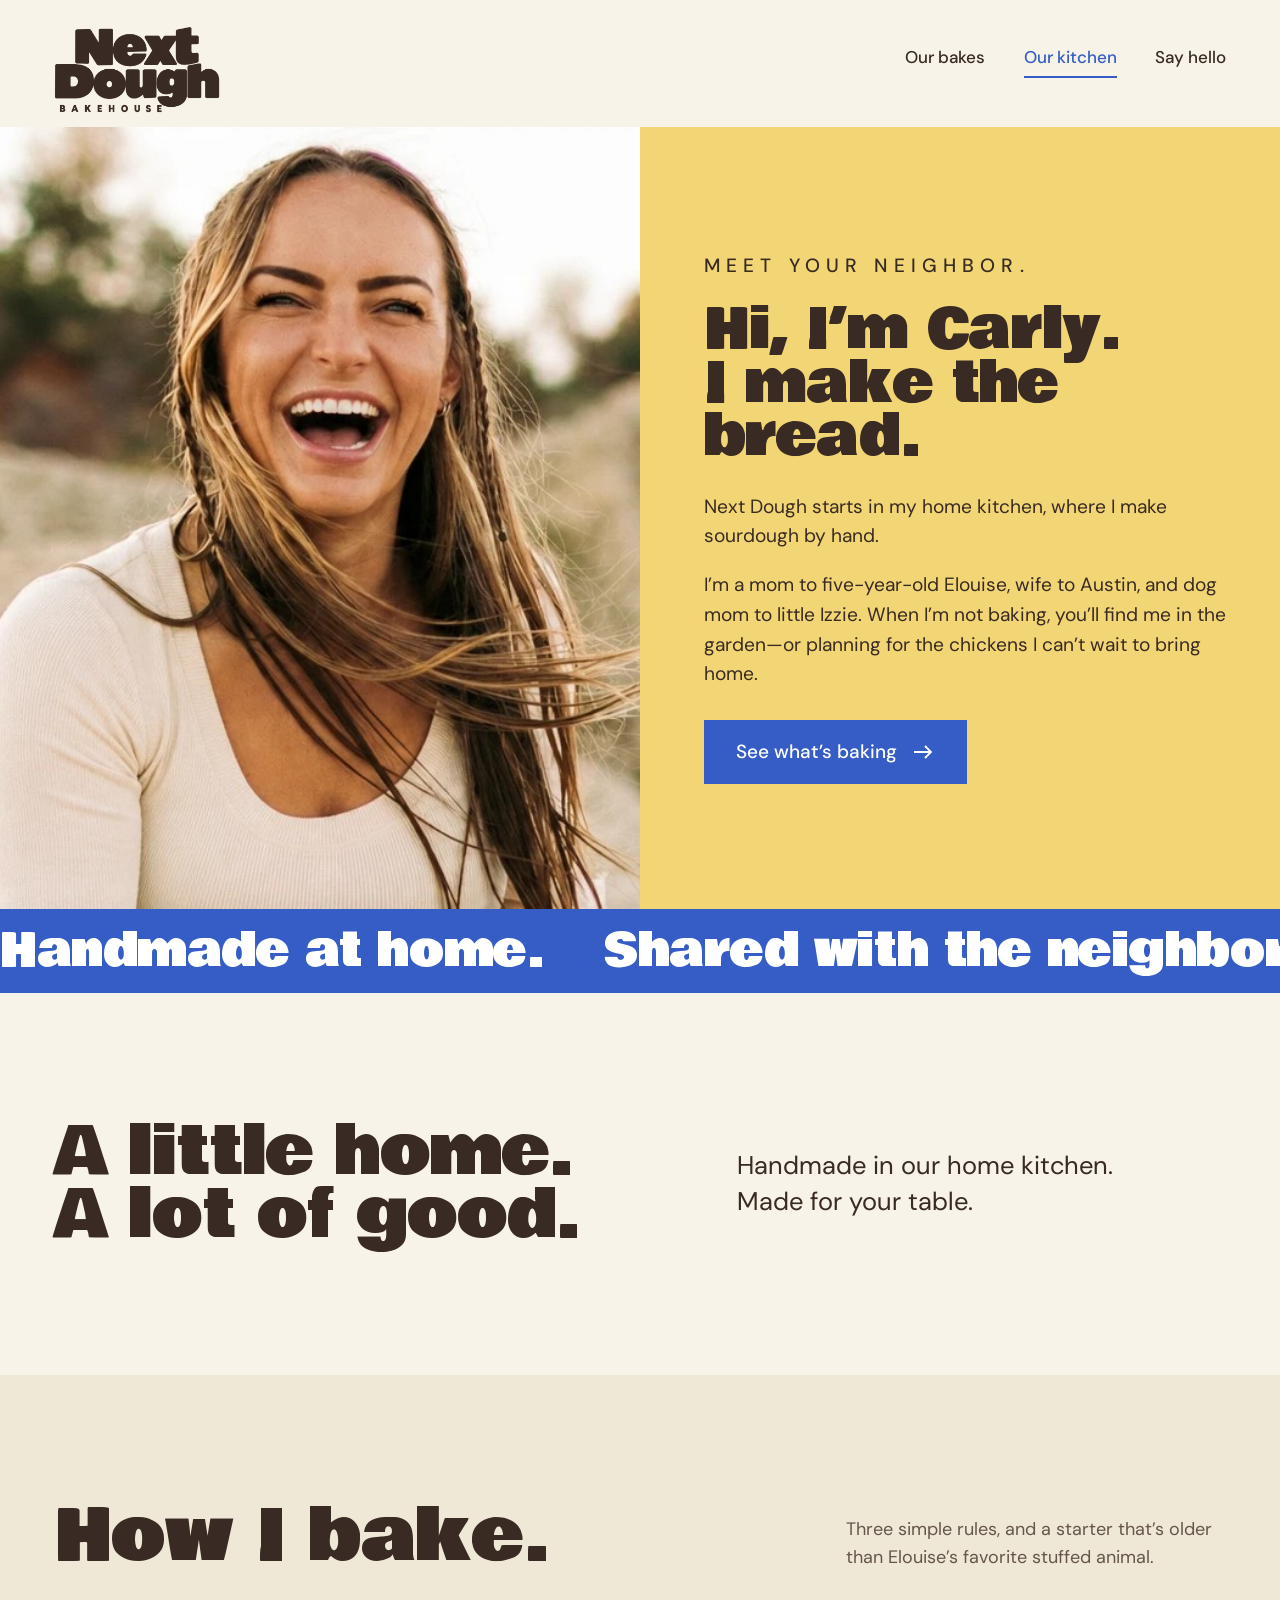
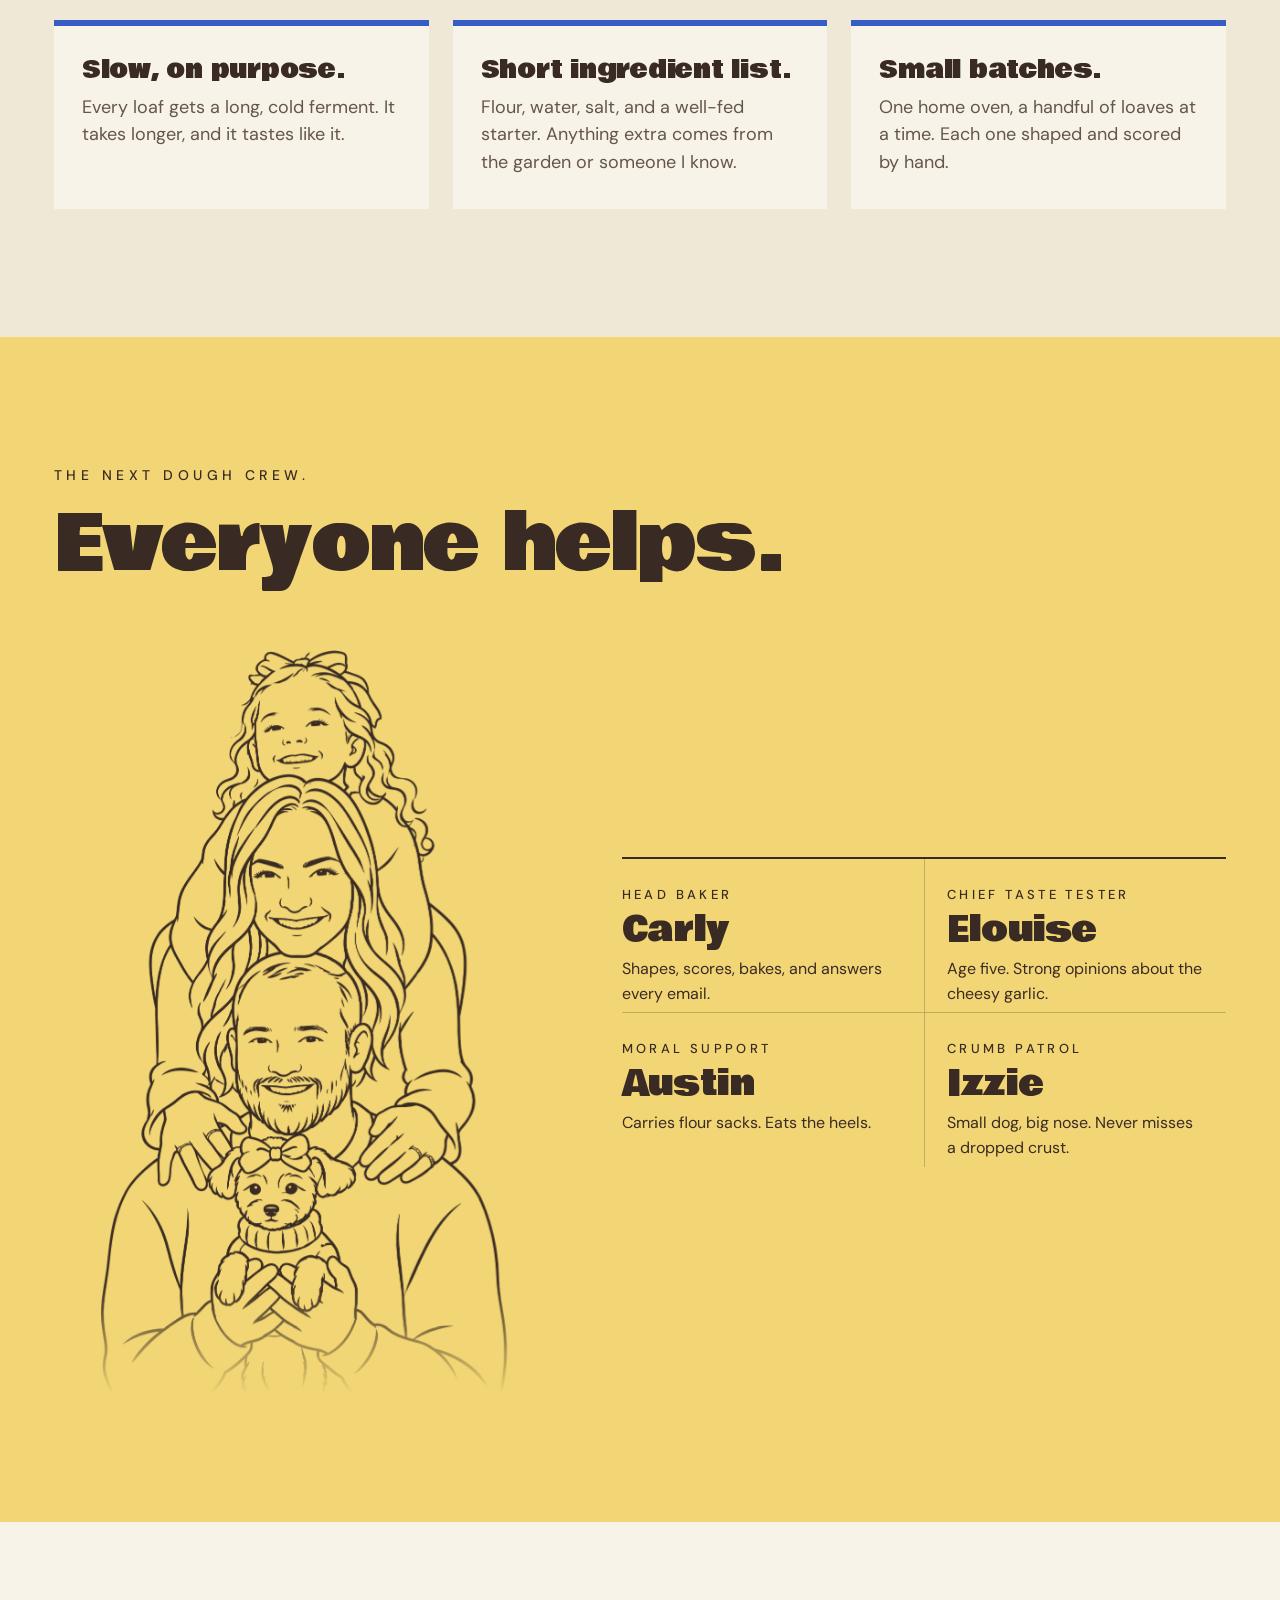
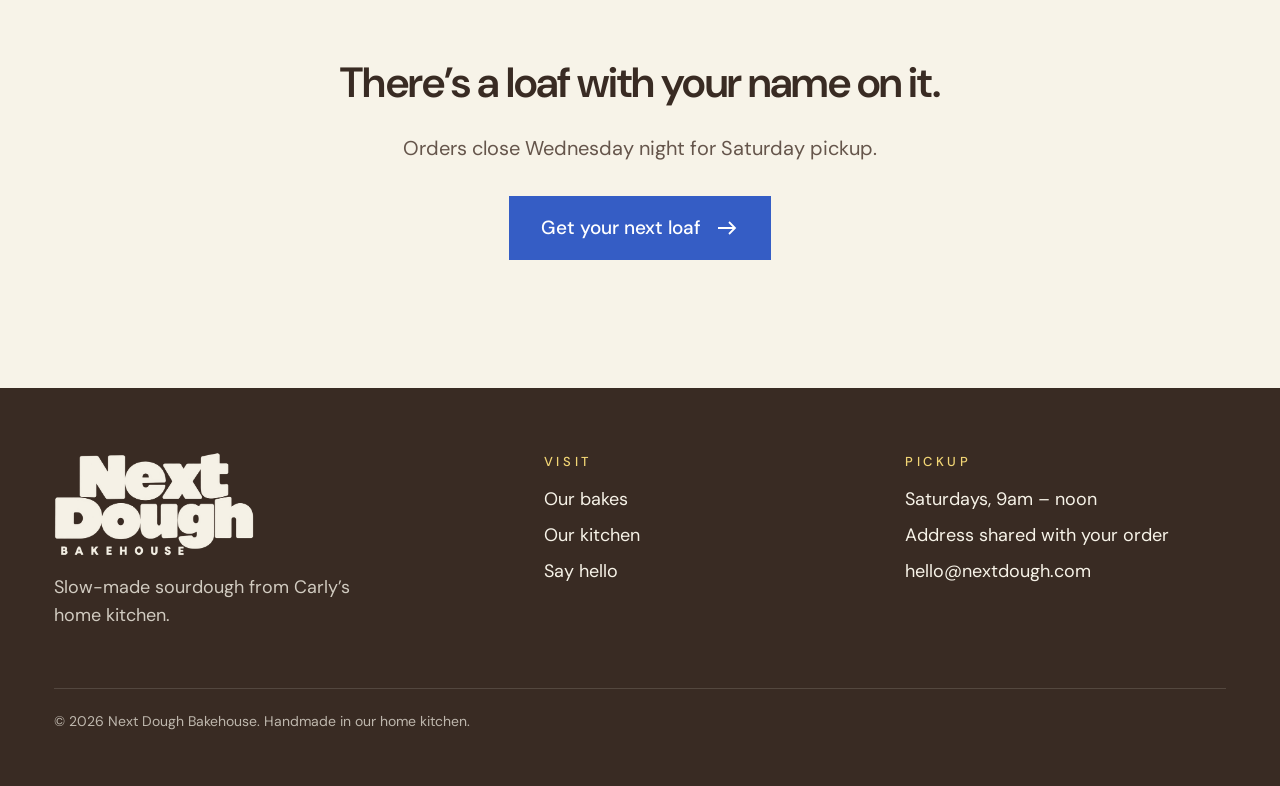
==== commit 9d081a40: "Apply the Next Dough brand: logo, palette, type and voice - Real logo in the header (Crust) and foot" ====
--- a/about.html
+++ b/about.html
@@ -7,7 +7,7 @@
   <meta name="description" content="Meet Carly, the baker behind Next Dough Bakehouse. Sourdough made by hand in her home kitchen.">
   <link rel="preconnect" href="https://fonts.googleapis.com">
   <link rel="preconnect" href="https://fonts.gstatic.com" crossorigin>
-  <link href="https://fonts.googleapis.com/css2?family=Archivo:wdth,wght@62..125,500;62..125,900&family=DM+Sans:opsz,wght@9..40,400;9..40,500;9..40,600&display=swap" rel="stylesheet">
+  <link href="https://fonts.googleapis.com/css2?family=Bowlby+One&family=DM+Sans:opsz,wght@9..40,400;9..40,500;9..40,600&display=swap" rel="stylesheet">
   <link rel="stylesheet" href="styles.css">
   <script>document.documentElement.classList.add("js")</script>
 </head>
@@ -16,8 +16,7 @@
   <header class="site-header solid">
     <div class="wrap">
       <a class="logo" href="index.html" aria-label="Next Dough Bakehouse home">
-        <span class="logo-word">Next<br>Dough</span>
-        <span class="logo-sub">BAKEHOUSE</span>
+        <img class="logo-img" src="assets/logo.webp" width="640" height="333" alt="Next Dough Bakehouse">
       </a>
       <nav class="nav" aria-label="Main">
         <a href="index.html#bakes">Our bakes</a>
@@ -45,11 +44,11 @@
 
     <div class="band" aria-hidden="true">
       <div class="band-inner">
-        <span>Slow-made sourdough.</span><span>Made for your table.</span><span>Slow-made sourdough.</span><span>Made for your table.</span><span>Slow-made sourdough.</span><span>Made for your table.</span>
-        <span>Slow-made sourdough.</span><span>Made for your table.</span><span>Slow-made sourdough.</span><span>Made for your table.</span><span>Slow-made sourdough.</span><span>Made for your table.</span>
+        <span>Handmade at home.</span><span>Shared with the neighborhood.</span><span>Handmade at home.</span><span>Shared with the neighborhood.</span><span>Handmade at home.</span><span>Shared with the neighborhood.</span>
+        <span>Handmade at home.</span><span>Shared with the neighborhood.</span><span>Handmade at home.</span><span>Shared with the neighborhood.</span><span>Handmade at home.</span><span>Shared with the neighborhood.</span>
       </div>
     </div>
-    <p class="sr-only">Slow-made sourdough. Made for your table.</p>
+    <p class="sr-only">Handmade at home. Shared with the neighborhood.</p>
 
     <section class="section little-home" aria-labelledby="home-title">
       <div class="wrap">
@@ -87,7 +86,7 @@
         <h2 id="family-title" class="display reveal" style="font-size:clamp(48px,6vw,92px)">Everyone helps.</h2>
         <div class="family-layout">
           <figure class="line-art family-portrait">
-            <svg class="line-strokes" aria-hidden="true" viewBox="0 0 941 1672" fill="none" stroke="#2e1a12" stroke-width="5.7" stroke-linecap="round" stroke-linejoin="round"><path pathLength="1" style="--t:0.028" d="M505 68Q490 70 489.0 70.5Q488 71 486.5 73.0Q485 75 480.5 75.0Q476 75 476.0 71.5Q476 68 476.5 67.0Q477 66 479.0 65.5Q481 65 484.5 62.5Q488 60 495.0 56.5Q502 53 509.0 51.0Q516 49 518.0 49.0Q520 49 520.5 48.5Q521 48 527.5 47.5Q534 47 534.5 47.5Q535 48 540.0 48.0Q545 48 545.5 48.5Q546 49 547.5 49.0Q549 49 552.5 51.5Q556 54 556.0 55.5Q556 57 556.5 57.5Q557 58 557.0 66.0Q557 74 557.5 75.5Q558 77 556.0 77.0Q554 77 549.5 75.0Q545 73 541.0 73.0Q537 73 529.0 76.5Q521 80 520.0 81.5Q519 83 518.0 82.5Q517 82 514.5 82.0Q512 82 507.0 80.0Q502 78 494.5 77.5Q487 77 486.5 76.5L486 76"/><path pathLength="1" style="--t:0.029" d="M478 49Q477 49 473.0 53.5Q469 58 469.0 60.0Q469 62 466.0 62.0Q463 62 461.0 63.0Q459 64 454.0 64.5Q449 65 446.5 67.0Q444 69 441.5 69.0Q439 69 422.0 60.5Q405 52 400.0 50.5Q395 49 392.5 49.0Q390 49 387.0 50.5Q384 52 382.0 55.5Q380 59 380.0 62.0Q380 65 385.0 66.0L390 67"/><path pathLength="1" style="--t:0.037" d="M470 62Q472 62 474.0 63.5L476 65"/><path pathLength="1" style="--t:0.039" d="M350 118Q353 116 353.0 115.5Q353 115 350.0 111.0Q347 107 346.5 104.0Q346 101 347.0 100.0Q348 99 355.5 99.0Q363 99 365.5 98.0Q368 97 365.0 91.5Q362 86 362.0 83.5Q362 81 363.5 78.0Q365 75 368.0 72.0Q371 69 373.5 67.5Q376 66 377.5 66.0L379 66"/><path pathLength="1" style="--t:0.042" d="M424 72Q433 73 434.0 74.5Q435 76 439.0 76.0Q443 76 443.0 73.0L443 70"/><path pathLength="1" style="--t:0.045" d="M472 79L476 76"/><path pathLength="1" style="--t:0.045" d="M473 90Q472 89 471.5 84.5Q471 80 469.5 80.0Q468 80 464.5 78.5Q461 77 452.5 76.5L444 76"/><path pathLength="1" style="--t:0.046" d="M413 84L434 77"/><path pathLength="1" style="--t:0.047" d="M371 78Q378 79 387.0 84.5Q396 90 399.0 89.5L402 89"/><path pathLength="1" style="--t:0.047" d="M576 180Q590 185 593.0 187.0Q596 189 600.5 193.5Q605 198 607.5 199.0Q610 200 610.0 198.0Q610 196 609.0 193.0Q608 190 605.5 186.0Q603 182 598.5 177.5Q594 173 591.0 171.0Q588 169 587.0 164.0Q586 159 583.5 153.5Q581 148 581.0 147.0Q581 146 575.5 136.0Q570 126 567.0 122.5Q564 119 563.5 117.0Q563 115 561.0 114.0Q559 113 555.5 109.5Q552 106 551.0 106.0Q550 106 547.0 103.5Q544 101 544.0 100.0Q544 99 546.5 96.5Q549 94 551.5 92.5Q554 91 555.0 91.0Q556 91 557.0 84.5L558 78"/><path pathLength="1" style="--t:0.050" d="M464 84Q457 87 449.5 94.0L442 101"/><path pathLength="1" style="--t:0.050" d="M483 99Q494 95 501.5 95.0Q509 95 509.5 94.5Q510 94 510.5 94.5Q511 95 515.0 95.0Q519 95 525.0 97.0Q531 99 533.0 99.0Q535 99 535.5 96.5Q536 94 533.5 92.0Q531 90 526.5 88.0Q522 86 521.0 85.0L520 84"/><path pathLength="1" style="--t:0.051" d="M466 86L464 89"/><path pathLength="1" style="--t:0.054" d="M390 96Q391 96 393.0 93.5L395 91"/><path pathLength="1" style="--t:0.054" d="M564 93L557 91"/><path pathLength="1" style="--t:0.056" d="M573 96L565 94"/><path pathLength="1" style="--t:0.057" d="M543 100Q540 99 540.0 98.0Q540 97 538.5 96.0L537 95"/><path pathLength="1" style="--t:0.057" d="M442 95Q428 106 417.5 110.5Q407 115 405.5 114.5Q404 114 402.0 115.0L400 116"/><path pathLength="1" style="--t:0.057" d="M491 101Q497 99 498.5 97.5L500 96"/><path pathLength="1" style="--t:0.058" d="M377 100Q371 97 370.0 97.0L369 97"/><path pathLength="1" style="--t:0.058" d="M589 103Q579 98 576.5 97.5L574 97"/><path pathLength="1" style="--t:0.059" d="M539 99Q539 98 538.5 98.0Q538 98 537.5 99.0Q537 100 536.5 100.0L536 100"/><path pathLength="1" style="--t:0.060" d="M382 101Q381 101 381.0 102.5Q381 104 374.5 111.0Q368 118 366.5 118.5L365 119"/><path pathLength="1" style="--t:0.062" d="M597 110L590 104"/><path pathLength="1" style="--t:0.063" d="M499 106Q506 106 510.5 107.5Q515 109 518.0 111.0L521 113"/><path pathLength="1" style="--t:0.066" d="M598 111Q602 118 603.5 122.5Q605 127 605.0 130.0Q605 133 604.5 133.5Q604 134 602.5 133.5Q601 133 597.5 129.0Q594 125 590.5 122.5Q587 120 582.0 118.0Q577 116 570.5 115.0L564 114"/><path pathLength="1" style="--t:0.069" d="M514 115Q518 116 523.0 120.0Q528 124 533.0 126.5Q538 129 539.0 129.0Q540 129 543.0 130.5Q546 132 550.5 132.5L555 133"/><path pathLength="1" style="--t:0.069" d="M356 146Q354 149 352.5 149.5Q351 150 351.5 145.5Q352 141 354.0 137.0Q356 133 359.0 129.0Q362 125 363.0 122.0Q364 119 359.0 117.5L354 116"/><path pathLength="1" style="--t:0.071" d="M394 119Q387 121 383.0 123.0Q379 125 378.5 126.0Q378 127 376.0 127.0Q374 127 371.0 129.0Q368 131 365.5 133.5Q363 136 361.0 140.0L359 144"/><path pathLength="1" style="--t:0.077" d="M372 137Q377 131 377.5 129.5L378 128"/><path pathLength="1" style="--t:0.080" d="M552 141Q547 135 547.0 134.0L547 133"/><path pathLength="1" style="--t:0.081" d="M625 171Q610 149 607.0 142.0L604 135"/><path pathLength="1" style="--t:0.085" d="M553 142Q565 156 570.0 159.5Q575 163 578.0 164.5Q581 166 583.5 166.5L586 167"/><path pathLength="1" style="--t:0.088" d="M533 147Q533 152 534.0 154.0Q535 156 536.0 160.5Q537 165 540.0 170.5Q543 176 544.5 177.5Q546 179 546.5 181.0Q547 183 547.5 183.0Q548 183 547.0 184.0Q546 185 546.5 188.0L547 191"/><path pathLength="1" style="--t:0.090" d="M330 164Q337 162 340.0 159.5Q343 157 346.0 156.0Q349 155 350.0 153.0L351 151"/><path pathLength="1" style="--t:0.092" d="M369 154Q367 159 366.5 166.5Q366 174 365.5 174.5Q365 175 364.5 179.5Q364 184 363.5 184.5Q363 185 362.5 188.5Q362 192 360.0 196.5Q358 201 358.0 203.5Q358 206 356.0 206.0Q354 206 353.5 206.5Q353 207 352.0 203.5Q351 200 351.0 196.0Q351 192 352.5 187.0Q354 182 357.0 175.0L360 168"/><path pathLength="1" style="--t:0.093" d="M333 205Q331 202 331.0 196.0Q331 190 331.5 189.5Q332 189 332.0 187.0Q332 185 334.5 179.0Q337 173 342.0 167.0Q347 161 348.0 158.5L349 156"/><path pathLength="1" style="--t:0.102" d="M478 172Q489 171 489.5 171.5Q490 172 493.0 172.0Q496 172 496.5 172.5Q497 173 500.5 173.0Q504 173 510.0 176.0Q516 179 518.5 181.5L521 184"/><path pathLength="1" style="--t:0.103" d="M630 181Q630 179 628.0 175.5L626 172"/><path pathLength="1" style="--t:0.103" d="M484 176L489 173"/><path pathLength="1" style="--t:0.108" d="M405 183Q403 183 402.0 182.0Q401 181 399.5 181.5Q398 182 397.5 183.0Q397 184 392.5 184.5Q388 185 385.0 186.5Q382 188 377.0 193.5L372 199"/><path pathLength="1" style="--t:0.109" d="M633 191L631 182"/><path pathLength="1" style="--t:0.110" d="M578 201Q576 201 569.5 198.0Q563 195 558.5 191.0Q554 187 551.5 185.5L549 184"/><path pathLength="1" style="--t:0.111" d="M402 185L398 185"/><path pathLength="1" style="--t:0.115" d="M632 193Q626 196 624.5 199.0Q623 202 622.5 206.0Q622 210 621.5 210.5Q621 211 617.5 210.5L614 210"/><path pathLength="1" style="--t:0.116" d="M500 194Q498 197 498.0 199.5Q498 202 495.0 202.5Q492 203 491.5 202.5Q491 202 490.5 203.0Q490 204 488.0 204.0Q486 204 485.0 203.0Q484 202 483.0 202.0Q482 202 479.5 203.0Q477 204 473.5 207.0L470 210"/><path pathLength="1" style="--t:0.117" d="M552 195Q553 203 555.5 208.5Q558 214 564.0 220.5Q570 227 572.5 227.5Q575 228 579.0 230.0Q583 232 583.5 233.0Q584 234 586.5 234.0Q589 234 594.0 237.5Q599 241 599.0 242.5Q599 244 601.5 244.5Q604 245 605.0 246.0Q606 247 608.5 252.0Q611 257 611.0 261.0L611 265"/><path pathLength="1" style="--t:0.117" d="M506 196Q501 202 500.0 202.0L499 202"/><path pathLength="1" style="--t:0.120" d="M510 200Q509 200 508.0 201.5Q507 203 504.5 203.0L502 203"/><path pathLength="1" style="--t:0.120" d="M613 219Q613 213 612.5 212.5Q612 212 612.5 210.5Q613 209 612.0 207.5Q611 206 610.5 203.5L610 201"/><path pathLength="1" style="--t:0.121" d="M515 202Q512 205 510.5 205.0Q509 205 508.5 204.5L508 204"/><path pathLength="1" style="--t:0.121" d="M328 219Q328 216 328.5 215.5Q329 215 329.0 209.0Q329 203 329.5 202.5L330 202"/><path pathLength="1" style="--t:0.123" d="M519 206Q516 206 515.5 206.5Q515 207 513.5 206.5L512 206"/><path pathLength="1" style="--t:0.124" d="M393 207Q394 208 394.0 210.5Q394 213 392.0 211.5L390 210"/><path pathLength="1" style="--t:0.124" d="M355 238Q354 238 353.0 236.5Q352 235 353.5 233.5Q355 232 356.5 231.5Q358 231 358.0 229.0Q358 227 358.5 226.5Q359 226 359.0 216.5L359 207"/><path pathLength="1" style="--t:0.124" d="M336 207Q337 221 335.5 225.5Q334 230 330.0 234.5Q326 239 321.0 242.5Q316 246 312.5 250.0Q309 254 306.5 260.0Q304 266 304.0 271.0Q304 276 305.0 279.0Q306 282 309.0 285.5Q312 289 314.0 289.0Q316 289 316.0 282.5Q316 276 319.5 268.5Q323 261 329.5 254.5Q336 248 339.5 246.5Q343 245 343.0 253.5Q343 262 343.5 262.5Q344 263 344.0 266.0Q344 269 343.0 269.5Q342 270 342.0 271.0L342 272"/><path pathLength="1" style="--t:0.124" d="M351 217L352 208"/><path pathLength="1" style="--t:0.124" d="M399 208Q399 213 397.0 213.0L395 213"/><path pathLength="1" style="--t:0.125" d="M592 209Q595 210 600.5 215.5Q606 221 608.0 224.0Q610 227 611.5 227.0Q613 227 613.0 228.0Q613 229 615.5 233.5Q618 238 617.5 239.5Q617 241 617.5 241.0Q618 241 618.5 240.0Q619 239 620.0 239.0Q621 239 623.5 241.0Q626 243 635.0 247.0Q644 251 645.5 252.0Q647 253 652.0 258.5Q657 264 659.0 270.0Q661 276 661.0 278.5Q661 281 660.5 281.5Q660 282 659.5 286.5Q659 291 657.0 292.0Q655 293 655.0 300.0Q655 307 653.5 307.5Q652 308 651.5 310.5L651 313"/><path pathLength="1" style="--t:0.127" d="M386 212Q389 216 390.5 215.0L392 214"/><path pathLength="1" style="--t:0.127" d="M421 215Q419 213 417.5 213.0Q416 213 415.5 212.5Q415 212 413.5 212.5Q412 213 407.0 213.0Q402 213 401.5 213.5Q401 214 400.5 213.5L400 213"/><path pathLength="1" style="--t:0.129" d="M382 215Q386 218 387.0 217.5L388 217"/><path pathLength="1" style="--t:0.130" d="M380 218Q383 220 384.5 219.5L386 219"/><path pathLength="1" style="--t:0.132" d="M378 221Q381 222 382.0 221.5L383 221"/><path pathLength="1" style="--t:0.132" d="M557 221Q558 233 558.5 233.5Q559 234 558.5 238.5Q558 243 559.0 245.5L560 248"/><path pathLength="1" style="--t:0.134" d="M325 224L321 228"/><path pathLength="1" style="--t:0.136" d="M563 230Q562 235 563.5 235.5Q565 236 567.5 232.0L570 228"/><path pathLength="1" style="--t:0.139" d="M354 250Q357 253 359.0 253.0Q361 253 360.5 252.0Q360 251 360.0 247.5Q360 244 359.5 243.5Q359 243 359.0 237.5L359 232"/><path pathLength="1" style="--t:0.141" d="M469 235Q471 241 470.5 242.5Q470 244 468.0 245.5L466 247"/><path pathLength="1" style="--t:0.141" d="M571 253Q571 251 572.5 248.0Q574 245 576.5 242.5Q579 240 581.0 239.0Q583 238 583.5 236.5L584 235"/><path pathLength="1" style="--t:0.142" d="M351 237Q350 237 347.0 240.5L344 244"/><path pathLength="1" style="--t:0.142" d="M563 247Q562 244 563.0 240.5L564 237"/><path pathLength="1" style="--t:0.144" d="M420 240Q418 246 420.0 248.5Q422 251 423.0 251.0L424 251"/><path pathLength="1" style="--t:0.145" d="M449 244Q453 242 457.0 243.0L461 244"/><path pathLength="1" style="--t:0.145" d="M620 258Q619 257 619.0 252.5Q619 248 618.0 245.0L617 242"/><path pathLength="1" style="--t:0.147" d="M429 246Q430 245 433.0 245.5L436 246"/><path pathLength="1" style="--t:0.147" d="M590 282Q592 279 595.0 270.5Q598 262 598.5 253.5L599 245"/><path pathLength="1" style="--t:0.153" d="M566 274Q571 267 571.5 265.5Q572 264 572.0 260.0Q572 256 573.0 256.0Q574 256 575.5 257.0Q577 258 578.0 261.0Q579 264 577.0 266.5Q575 269 573.0 269.0L571 269"/><path pathLength="1" style="--t:0.154" d="M368 302Q366 298 365.5 293.0Q365 288 364.5 287.5Q364 287 364.0 282.5Q364 278 363.5 277.5Q363 277 362.0 267.0L361 257"/><path pathLength="1" style="--t:0.157" d="M640 263Q651 281 652.5 286.5L654 292"/><path pathLength="1" style="--t:0.158" d="M498 264Q505 272 505.0 275.5Q505 279 504.5 279.5L504 280"/><path pathLength="1" style="--t:0.158" d="M619 264Q618 277 626.0 284.5Q634 292 635.5 295.0Q637 298 637.0 302.0L637 306"/><path pathLength="1" style="--t:0.161" d="M356 302Q353 297 352.0 291.0Q351 285 350.0 283.5Q349 282 347.0 276.0L345 270"/><path pathLength="1" style="--t:0.163" d="M496 276Q488 278 485.5 276.5Q483 275 476.5 274.0Q470 273 469.5 272.5Q469 272 463.0 272.0Q457 272 453.5 273.0Q450 274 443.0 274.0Q436 274 435.5 274.5Q435 275 431.5 275.5Q428 276 423.5 278.0Q419 280 417.5 282.5Q416 285 411.0 284.5L406 284"/><path pathLength="1" style="--t:0.164" d="M402 275Q399 279 399.0 282.5Q399 286 399.5 287.0L400 288"/><path pathLength="1" style="--t:0.164" d="M605 275Q604 286 605.5 289.0Q607 292 610.0 295.5Q613 299 615.0 303.0Q617 307 617.5 311.0Q618 315 615.5 321.0Q613 327 609.5 332.5Q606 338 605.5 343.5Q605 349 604.5 349.0Q604 349 603.5 350.0Q603 351 603.5 355.0Q604 359 607.0 363.0Q610 367 613.0 368.5Q616 370 620.5 370.5Q625 371 627.0 370.0Q629 369 631.0 370.5Q633 372 634.0 370.5Q635 369 636.5 368.0Q638 367 638.0 366.0Q638 365 637.0 364.5Q636 364 632.5 364.0Q629 364 624.0 362.0Q619 360 612.5 354.5L606 349"/><path pathLength="1" style="--t:0.167" d="M475 284Q475 286 477.5 286.0Q480 286 482.0 285.0Q484 284 485.5 281.5L487 279"/><path pathLength="1" style="--t:0.169" d="M586 289Q589 285 589.0 284.0L589 283"/><path pathLength="1" style="--t:0.170" d="M461 285Q463 286 463.0 287.0Q463 288 461.5 288.0Q460 288 460.0 287.0L460 286"/><path pathLength="1" style="--t:0.171" d="M427 290Q420 290 418.0 288.0L416 286"/><path pathLength="1" style="--t:0.172" d="M464 288Q465 287 469.5 287.0L474 287"/><path pathLength="1" style="--t:0.172" d="M555 288Q555 297 559.0 297.5Q563 298 563.5 298.5Q564 299 569.0 299.0Q574 299 575.0 298.5Q576 298 576.0 303.0Q576 308 577.0 310.5Q578 313 579.5 315.0Q581 317 586.0 321.5Q591 326 592.0 326.0Q593 326 594.5 324.0Q596 322 595.0 320.5Q594 319 594.0 318.0L594 317"/><path pathLength="1" style="--t:0.173" d="M452 289L449 289"/><path pathLength="1" style="--t:0.173" d="M456 289L453 289"/><path pathLength="1" style="--t:0.173" d="M448 289L436 290"/><path pathLength="1" style="--t:0.173" d="M431 290L428 290"/><path pathLength="1" style="--t:0.173" d="M435 290L432 290"/><path pathLength="1" style="--t:0.173" d="M577 297L585 290"/><path pathLength="1" style="--t:0.173" d="M281 369Q276 360 276.0 358.0Q276 356 275.5 355.5Q275 355 275.5 351.0Q276 347 277.5 344.0Q279 341 283.0 337.0Q287 333 289.5 331.5Q292 330 300.5 327.0Q309 324 312.5 321.0Q316 318 318.0 313.5Q320 309 320.0 306.0Q320 303 318.0 296.5L316 290"/><path pathLength="1" style="--t:0.178" d="M465 341Q468 338 468.0 337.0Q468 336 469.0 334.5Q470 333 472.5 332.5Q475 332 477.5 330.5Q480 329 485.0 327.5Q490 326 496.5 326.0Q503 326 503.5 326.5Q504 327 513.5 329.0Q523 331 524.0 329.0Q525 327 526.0 327.0Q527 327 531.0 324.5Q535 322 539.5 317.5Q544 313 546.0 309.5Q548 306 551.0 304.0Q554 302 554.5 300.0L555 298"/><path pathLength="1" style="--t:0.179" d="M342 300Q345 308 345.0 314.0Q345 320 343.5 323.0Q342 326 340.0 328.0Q338 330 333.5 332.5Q329 335 327.0 335.0Q325 335 321.5 336.0Q318 337 313.0 339.5Q308 342 307.0 343.0Q306 344 303.0 344.5Q300 345 295.0 350.0Q290 355 287.5 361.0Q285 367 285.5 370.5Q286 374 288.0 378.0Q290 382 290.0 386.5Q290 391 289.0 393.0Q288 395 286.5 396.5Q285 398 282.0 399.5Q279 401 274.0 401.0Q269 401 267.5 398.0L266 395"/><path pathLength="1" style="--t:0.180" d="M442 301L456 301"/><path pathLength="1" style="--t:0.181" d="M368 308Q362 307 359.5 305.0L357 303"/><path pathLength="1" style="--t:0.181" d="M386 328Q375 316 373.5 313.0Q372 310 370.5 308.5Q369 307 369.0 305.5Q369 304 368.5 303.5L368 303"/><path pathLength="1" style="--t:0.181" d="M558 347Q559 345 559.0 342.5Q559 340 557.5 339.0Q556 338 554.5 335.0Q553 332 553.0 326.0Q553 320 553.5 319.5Q554 319 554.5 311.0L555 303"/><path pathLength="1" style="--t:0.184" d="M708 367Q711 359 711.0 353.0Q711 347 709.5 343.0Q708 339 703.0 334.0Q698 329 696.0 328.0Q694 327 689.0 325.5Q684 324 677.0 323.5Q670 323 666.5 321.5Q663 320 661.0 318.0Q659 316 657.0 312.0L655 308"/><path pathLength="1" style="--t:0.187" d="M639 312Q638 321 637.5 321.5Q637 322 637.0 327.0Q637 332 638.5 334.5Q640 337 642.5 339.5Q645 342 648.0 342.5Q651 343 651.0 341.0Q651 339 649.0 335.0Q647 331 647.0 326.5L647 322"/><path pathLength="1" style="--t:0.190" d="M313 372Q312 384 313.5 384.0Q315 384 321.0 380.0Q327 376 329.5 375.0Q332 374 333.5 374.0Q335 374 336.5 373.0Q338 372 342.0 367.5Q346 363 355.5 354.0Q365 345 373.5 339.0Q382 333 383.5 332.5Q385 332 386.0 330.5Q387 329 390.0 328.5Q393 328 394.5 327.0Q396 326 403.0 323.5Q410 321 412.0 321.0Q414 321 414.5 320.5Q415 320 419.5 319.5Q424 319 424.5 318.5Q425 318 432.0 318.0Q439 318 447.5 320.5Q456 323 458.5 324.5Q461 326 464.0 329.0Q467 332 468.0 332.0L469 332"/><path pathLength="1" style="--t:0.195" d="M364 326Q364 332 362.5 334.5Q361 337 361.0 338.0Q361 339 358.5 341.0L356 343"/><path pathLength="1" style="--t:0.196" d="M587 352Q587 342 589.5 334.5L592 327"/><path pathLength="1" style="--t:0.199" d="M577 382Q566 366 565.5 363.5Q565 361 563.5 361.0Q562 361 558.5 357.5Q555 354 554.5 352.0Q554 350 551.5 349.5Q549 349 543.5 344.5Q538 340 533.5 337.5Q529 335 527.0 334.5Q525 334 524.0 333.0L523 332"/><path pathLength="1" style="--t:0.203" d="M456 368Q456 365 457.0 362.5Q458 360 458.0 357.0Q458 354 454.0 349.5Q450 345 447.0 343.5Q444 342 442.5 342.0Q441 342 438.5 341.0Q436 340 430.5 340.0Q425 340 424.5 340.5Q424 341 422.0 341.0Q420 341 418.0 342.0Q416 343 413.0 343.5Q410 344 406.5 346.0Q403 348 401.0 348.5Q399 349 391.0 354.0Q383 359 376.0 365.0Q369 371 359.5 381.0Q350 391 345.0 398.0Q340 405 337.5 410.0Q335 415 334.0 416.0Q333 417 332.0 420.0Q331 423 327.5 429.5Q324 436 323.5 438.5Q323 441 321.5 444.0L320 447"/><path pathLength="1" style="--t:0.205" d="M704 416Q702 418 700.5 418.0Q699 418 696.5 419.0Q694 420 693.0 419.5Q692 419 689.5 419.5Q687 420 684.0 417.0Q681 414 679.5 410.5Q678 407 678.0 403.0Q678 399 682.5 388.5Q687 378 687.0 372.0Q687 366 685.0 361.5Q683 357 680.0 354.0Q677 351 672.5 349.0Q668 347 662.5 346.5Q657 346 654.5 344.5L652 343"/><path pathLength="1" style="--t:0.206" d="M306 368Q303 363 303.0 358.5Q303 354 304.5 351.0Q306 348 306.0 346.5L306 345"/><path pathLength="1" style="--t:0.209" d="M469 356Q480 350 487.5 349.5Q495 349 502.0 351.0Q509 353 515.5 356.5Q522 360 532.0 369.0Q542 378 548.5 386.0Q555 394 566.0 411.5Q577 429 581.0 437.0Q585 445 586.0 446.0Q587 447 594.5 463.0Q602 479 603.5 483.5Q605 488 605.0 489.5Q605 491 606.0 493.0Q607 495 608.0 501.5Q609 508 610.0 510.5Q611 513 610.5 518.0Q610 523 610.5 523.5Q611 524 611.0 528.5Q611 533 611.5 533.5Q612 534 612.0 537.0Q612 540 612.5 540.5Q613 541 613.0 550.5Q613 560 612.5 561.0Q612 562 612.5 562.5Q613 563 613.0 568.0Q613 573 613.5 573.5Q614 574 614.0 589.5Q614 605 613.5 605.5Q613 606 612.5 611.0L612 616"/><path pathLength="1" style="--t:0.211" d="M602 375Q592 366 589.5 361.0Q587 356 587.0 354.5L587 353"/><path pathLength="1" style="--t:0.212" d="M580 355L577 355"/><path pathLength="1" style="--t:0.212" d="M584 355L581 355"/><path pathLength="1" style="--t:0.212" d="M644 355Q644 358 641.5 361.0L639 364"/><path pathLength="1" style="--t:0.212" d="M576 355Q571 355 568.5 357.5L566 360"/><path pathLength="1" style="--t:0.212" d="M330 355Q327 360 327.5 364.5L328 369"/><path pathLength="1" style="--t:0.218" d="M455 378Q454 374 451.5 371.5Q449 369 443.0 367.0Q437 365 431.5 365.5Q426 366 419.0 369.0Q412 372 408.0 375.0Q404 378 394.0 388.0Q384 398 373.5 412.0Q363 426 362.0 428.0Q361 430 358.0 433.0Q355 436 352.5 440.0Q350 444 346.5 448.0Q343 452 341.5 455.0Q340 458 334.0 466.5Q328 475 328.0 476.0Q328 477 326.5 478.5Q325 480 325.0 481.0Q325 482 324.0 483.0Q323 484 319.0 492.5Q315 501 314.0 502.0Q313 503 311.5 502.0Q310 501 310.0 502.0Q310 503 310.5 503.0Q311 503 309.5 506.5Q308 510 308.0 513.0Q308 516 307.5 516.5Q307 517 306.0 524.5Q305 532 303.5 533.0Q302 534 302.0 538.5Q302 543 301.5 543.5Q301 544 301.0 551.0Q301 558 301.5 558.5Q302 559 302.0 563.0Q302 567 302.5 567.5Q303 568 303.0 576.0L303 584"/><path pathLength="1" style="--t:0.220" d="M669 386Q669 389 668.5 390.0Q668 391 667.5 391.0Q667 391 658.0 382.5Q649 374 644.0 371.0L639 368"/><path pathLength="1" style="--t:0.221" d="M705 370Q704 372 704.0 374.5Q704 377 703.5 377.5Q703 378 703.0 383.0Q703 388 703.5 389.5Q704 391 707.5 394.5Q711 398 712.0 398.5Q713 399 718.0 399.0Q723 399 726.0 397.5Q729 396 730.5 394.0L732 392"/><path pathLength="1" style="--t:0.223" d="M603 376Q612 379 616.5 379.0Q621 379 625.0 377.5Q629 376 630.5 374.5L632 373"/><path pathLength="1" style="--t:0.223" d="M463 379Q469 375 472.0 374.0Q475 373 480.0 373.0Q485 373 485.5 373.5Q486 374 489.5 374.5Q493 375 499.5 379.0Q506 383 513.5 390.5Q521 398 528.0 408.5Q535 419 546.5 439.0Q558 459 569.0 476.0Q580 493 586.0 504.5Q592 516 593.0 520.0Q594 524 595.5 526.5L597 529"/><path pathLength="1" style="--t:0.224" d="M296 487Q296 481 296.5 480.5Q297 480 297.0 477.0Q297 474 298.0 471.5Q299 469 299.0 466.5Q299 464 299.5 463.5Q300 463 302.0 453.5Q304 444 307.5 433.5Q311 423 315.0 415.5Q319 408 319.0 407.0Q319 406 322.0 399.5Q325 393 326.0 392.0Q327 391 327.5 389.0Q328 387 330.5 384.0Q333 381 333.5 378.0L334 375"/><path pathLength="1" style="--t:0.228" d="M452 386Q445 381 439.5 381.0Q434 381 427.5 384.0Q421 387 420.5 388.5Q420 390 417.5 392.0Q415 394 415.0 395.5Q415 397 414.0 397.0Q413 397 409.5 400.0Q406 403 403.0 407.5Q400 412 396.5 419.5Q393 427 393.0 428.0Q393 429 391.5 431.0Q390 433 387.5 438.0Q385 443 385.0 444.0Q385 445 383.0 447.5Q381 450 381.0 451.0Q381 452 367.5 470.0Q354 488 352.0 493.5Q350 499 347.5 500.0Q345 501 343.5 503.0Q342 505 339.5 510.0Q337 515 335.0 522.0Q333 529 331.0 530.0Q329 531 327.0 537.0Q325 543 325.0 545.0Q325 547 324.0 550.0Q323 553 323.0 557.0Q323 561 322.5 561.5Q322 562 322.5 576.5Q323 591 323.5 591.5Q324 592 324.0 605.0Q324 618 321.5 626.5Q319 635 315.0 641.5L311 648"/><path pathLength="1" style="--t:0.229" d="M616 478Q614 469 613.0 467.0Q612 465 612.0 463.5Q612 462 608.0 450.0Q604 438 603.0 436.5Q602 435 599.0 426.5Q596 418 593.5 413.5Q591 409 591.0 408.0Q591 407 584.5 395.0L578 383"/><path pathLength="1" style="--t:0.231" d="M438 387Q441 387 443.5 389.0L446 391"/><path pathLength="1" style="--t:0.231" d="M311 387Q307 393 301.5 399.0Q296 405 295.5 406.5Q295 408 292.0 410.5L289 413"/><path pathLength="1" style="--t:0.231" d="M463 389Q467 387 472.0 387.0Q477 387 477.5 388.0Q478 389 481.5 389.5Q485 390 488.5 391.5Q492 393 493.5 395.5Q495 398 491.5 398.0Q488 398 486.0 397.0Q484 396 482.0 396.0L480 396"/><path pathLength="1" style="--t:0.233" d="M472 392L477 390"/><path pathLength="1" style="--t:0.234" d="M440 393Q433 392 432.5 391.5Q432 391 426.0 391.5L420 392"/><path pathLength="1" style="--t:0.234" d="M667 404L668 392"/><path pathLength="1" style="--t:0.237" d="M430 397L416 397"/><path pathLength="1" style="--t:0.238" d="M607 633Q606 635 606.0 637.5Q606 640 605.0 642.5Q604 645 603.5 657.0Q603 669 602.0 669.5Q601 670 600.0 669.5Q599 669 598.0 667.5Q597 666 597.0 664.5Q597 663 596.0 660.5Q595 658 595.0 655.0Q595 652 594.5 651.5Q594 651 594.5 641.5Q595 632 595.5 631.5Q596 631 596.0 628.5Q596 626 597.0 624.5Q598 623 598.0 619.0Q598 615 598.5 614.5Q599 614 598.5 606.5Q598 599 597.5 598.5Q597 598 597.0 596.0Q597 594 596.0 590.5Q595 587 593.5 585.0Q592 583 590.5 582.5Q589 582 586.0 573.0Q583 564 579.0 559.0Q575 554 573.5 554.0Q572 554 572.0 553.0Q572 552 571.0 550.5Q570 549 570.0 547.5Q570 546 563.5 537.5Q557 529 552.0 518.5Q547 508 546.0 507.0Q545 506 545.0 504.5Q545 503 543.5 500.5Q542 498 539.0 489.0Q536 480 536.0 478.5Q536 477 534.0 472.0Q532 467 530.0 458.5Q528 450 526.5 447.0Q525 444 524.5 441.5Q524 439 522.5 436.5Q521 434 521.0 433.0Q521 432 516.0 422.5Q511 413 509.5 411.0Q508 409 502.0 403.5L496 398"/><path pathLength="1" style="--t:0.240" d="M243 510Q242 505 243.0 502.5Q244 500 244.5 493.0Q245 486 245.5 485.5Q246 485 246.0 483.0Q246 481 247.5 476.0Q249 471 253.5 464.5Q258 458 265.0 450.5Q272 443 272.5 441.5Q273 440 275.0 438.0Q277 436 282.5 426.5Q288 417 288.0 415.0Q288 413 285.0 413.0Q282 413 278.5 411.5Q275 410 272.5 407.5Q270 405 270.0 403.5L270 402"/><path pathLength="1" style="--t:0.243" d="M678 426Q670 417 668.5 412.0L667 407"/><path pathLength="1" style="--t:0.246" d="M710 412Q719 414 722.0 416.0Q725 418 728.0 421.5Q731 425 732.5 428.5Q734 432 734.0 437.0Q734 442 732.0 448.0Q730 454 729.5 454.0Q729 454 727.5 456.0Q726 458 724.5 462.0Q723 466 723.5 469.5Q724 473 726.5 476.0Q729 479 731.0 480.0Q733 481 738.0 481.0Q743 481 744.0 480.0Q745 479 746.5 475.5Q748 472 747.5 468.5Q747 465 743.0 460.5Q739 456 735.0 455.5L731 455"/><path pathLength="1" style="--t:0.251" d="M700 422L701 419"/><path pathLength="1" style="--t:0.252" d="M689 425Q689 422 688.5 421.5L688 421"/><path pathLength="1" style="--t:0.255" d="M690 426Q690 428 692.0 428.5Q694 429 694.0 430.0Q694 431 695.5 432.5L697 434"/><path pathLength="1" style="--t:0.255" d="M684 429L679 427"/><path pathLength="1" style="--t:0.257" d="M688 429L685 429"/><path pathLength="1" style="--t:0.260" d="M706 470Q710 470 710.0 468.5Q710 467 709.0 465.0Q708 463 707.5 458.5Q707 454 705.5 453.0Q704 452 702.5 449.0Q701 446 699.5 440.5Q698 435 700.0 435.0Q702 435 705.0 438.0Q708 441 709.0 443.0Q710 445 710.0 448.5Q710 452 709.0 453.0L708 454"/><path pathLength="1" style="--t:0.271" d="M322 453Q319 462 319.0 463.5Q319 465 317.5 468.0Q316 471 313.0 480.0Q310 489 309.5 494.5L309 500"/><path pathLength="1" style="--t:0.282" d="M725 492Q723 491 719.5 491.0Q716 491 713.5 481.0L711 471"/><path pathLength="1" style="--t:0.285" d="M671 477Q659 494 658.5 495.5Q658 497 654.0 502.0Q650 507 644.5 512.0Q639 517 634.0 520.5Q629 524 627.0 524.5Q625 525 625.5 541.0Q626 557 626.5 557.5Q627 558 627.0 565.0Q627 572 627.5 572.5Q628 573 628.0 577.5Q628 582 627.0 582.5Q626 583 626.0 590.5Q626 598 625.5 598.5Q625 599 625.5 606.5Q626 614 626.5 614.5Q627 615 627.0 617.5Q627 620 629.5 629.0Q632 638 633.0 639.5Q634 641 636.0 647.0Q638 653 640.0 656.5Q642 660 644.0 666.0Q646 672 646.0 674.0Q646 676 646.5 676.5Q647 677 647.0 689.5Q647 702 646.5 702.5Q646 703 646.0 706.5L646 710"/><path pathLength="1" style="--t:0.286" d="M616 479Q619 493 619.5 493.5Q620 494 620.5 499.0Q621 504 621.5 504.5Q622 505 623.0 514.5L624 524"/><path pathLength="1" style="--t:0.288" d="M739 487Q741 484 741.0 483.0L741 482"/><path pathLength="1" style="--t:0.292" d="M733 491L738 488"/><path pathLength="1" style="--t:0.292" d="M293 514Q294 511 294.5 499.5L295 488"/><path pathLength="1" style="--t:0.294" d="M732 491L726 492"/><path pathLength="1" style="--t:0.294" d="M717 499L716 492"/><path pathLength="1" style="--t:0.298" d="M726 498Q725 504 724.0 505.0Q723 506 721.0 506.5Q719 507 719.0 511.0Q719 515 719.5 515.5Q720 516 720.0 519.0Q720 522 720.5 522.5Q721 523 721.0 526.0Q721 529 721.5 529.5Q722 530 722.0 532.5Q722 535 723.0 538.0Q724 541 724.0 543.5Q724 546 724.5 546.5Q725 547 726.5 554.5Q728 562 729.0 564.0Q730 566 730.0 567.5Q730 569 731.0 571.0Q732 573 732.5 576.5Q733 580 734.0 582.0Q735 584 736.5 591.5Q738 599 739.0 600.0Q740 601 740.0 602.0Q740 603 742.0 603.0Q744 603 746.0 604.0Q748 605 758.5 614.0Q769 623 780.5 635.0Q792 647 796.5 653.5Q801 660 805.0 667.5Q809 675 811.0 680.5Q813 686 813.5 690.0Q814 694 815.0 696.5Q816 699 816.5 710.0Q817 721 817.5 721.5Q818 722 817.5 740.0Q817 758 816.5 758.5Q816 759 815.5 770.0Q815 781 814.5 781.5Q814 782 814.0 785.5Q814 789 813.5 789.5Q813 790 813.0 793.5Q813 797 812.0 800.5Q811 804 810.5 810.5Q810 817 809.5 817.5Q809 818 809.0 820.0Q809 822 807.0 824.0Q805 826 805.0 829.0Q805 832 804.5 832.5Q804 833 804.0 859.5Q804 886 804.5 886.5Q805 887 805.5 899.5Q806 912 806.5 912.5Q807 913 807.5 920.0Q808 927 809.5 932.0Q811 937 811.0 940.0Q811 943 812.0 944.0Q813 945 814.0 947.5Q815 950 819.0 954.5Q823 959 826.0 963.5Q829 968 830.0 971.0Q831 974 831.0 983.0Q831 992 830.5 993.5Q830 995 829.0 995.5Q828 996 825.0 992.0L822 988"/><path pathLength="1" style="--t:0.298" d="M479 511Q496 504 497.5 504.0Q499 504 502.5 502.5Q506 501 508.0 501.0Q510 501 513.0 500.0Q516 499 522.0 499.5Q528 500 531.0 501.0Q534 502 537.0 504.0Q540 506 542.0 506.0L544 506"/><path pathLength="1" style="--t:0.299" d="M351 506L351 500"/><path pathLength="1" style="--t:0.300" d="M269 501Q272 508 276.0 514.5Q280 521 284.5 525.5Q289 530 290.5 530.0Q292 530 292.5 531.5Q293 533 292.0 562.0Q291 591 290.5 591.5Q290 592 289.5 599.5Q289 607 287.0 613.0Q285 619 285.0 622.0Q285 625 287.0 624.5Q289 624 290.5 622.5Q292 621 294.5 616.5L297 612"/><path pathLength="1" style="--t:0.300" d="M718 502L718 506"/><path pathLength="1" style="--t:0.302" d="M412 511Q411 513 412.0 514.5Q413 516 410.5 516.0Q408 516 405.5 514.5Q403 513 398.5 512.0Q394 511 392.0 510.0Q390 509 388.5 509.0Q387 509 380.5 507.0Q374 505 369.5 505.0Q365 505 362.0 506.0Q359 507 357.5 508.5Q356 510 355.0 510.0Q354 510 354.0 509.5Q354 509 353.0 508.5Q352 508 352.0 509.0Q352 510 350.5 511.0Q349 512 349.0 514.5Q349 517 348.5 517.5Q348 518 348.5 531.0Q349 544 350.0 547.5Q351 551 351.0 554.0Q351 557 354.0 566.0Q357 575 357.5 579.5Q358 584 359.0 586.5Q360 589 360.0 602.5Q360 616 358.0 622.0Q356 628 355.5 633.5Q355 639 353.0 640.5Q351 642 350.0 644.5Q349 647 347.0 649.5Q345 652 344.5 655.0Q344 658 342.5 658.5Q341 659 331.5 668.5Q322 678 317.0 682.0Q312 686 311.0 688.5Q310 691 307.5 691.5Q305 692 302.0 694.5Q299 697 291.0 705.5Q283 714 277.5 723.0Q272 732 269.5 739.0Q267 746 267.0 750.5Q267 755 266.5 755.5Q266 756 264.5 756.0Q263 756 262.5 755.5Q262 755 261.5 752.5Q261 750 259.0 745.5Q257 741 257.0 736.5Q257 732 256.0 729.5Q255 727 255.5 719.0Q256 711 254.5 710.0Q253 709 253.0 705.5Q253 702 252.5 701.5Q252 701 252.0 695.5Q252 690 252.5 689.5Q253 689 253.5 684.5Q254 680 256.0 674.0Q258 668 260.5 663.5Q263 659 263.0 657.0Q263 655 257.0 653.5Q251 652 246.0 649.0Q241 646 237.0 642.5Q233 639 230.5 636.0Q228 633 226.5 630.0L225 627"/><path pathLength="1" style="--t:0.303" d="M189 638Q188 635 188.5 633.5Q189 632 188.0 630.5Q187 629 187.5 628.5Q188 628 188.0 625.0Q188 622 188.5 621.5Q189 621 190.0 609.0Q191 597 191.5 596.5Q192 596 192.5 591.5Q193 587 194.5 582.0Q196 577 200.0 568.5Q204 560 206.0 557.5Q208 555 208.0 554.0Q208 553 210.0 551.0Q212 549 215.0 544.0Q218 539 219.5 537.5Q221 536 221.5 534.5Q222 533 227.0 526.5Q232 520 235.5 514.0Q239 508 240.0 507.5L241 507"/><path pathLength="1" style="--t:0.304" d="M464 513Q464 515 465.0 516.0Q466 517 467.0 517.0Q468 517 468.5 515.5Q469 514 469.5 514.0Q470 514 469.0 512.5Q468 511 470.5 509.5Q473 508 473.5 509.0Q474 510 473.5 510.0L473 510"/><path pathLength="1" style="--t:0.306" d="M473 515Q476 512 477.0 512.0L478 512"/><path pathLength="1" style="--t:0.308" d="M293 521L293 515"/><path pathLength="1" style="--t:0.309" d="M418 519L414 517"/><path pathLength="1" style="--t:0.311" d="M524 520Q519 526 518.5 526.0L518 526"/><path pathLength="1" style="--t:0.311" d="M518 520Q517 521 517.0 523.0Q517 525 514.5 525.0Q512 525 511.0 525.5Q510 526 510.0 528.5Q510 531 509.0 532.0Q508 533 503.5 533.0Q499 533 498.5 532.5Q498 532 498.0 530.0Q498 528 495.5 528.0Q493 528 491.5 528.5Q490 529 484.0 534.0L478 539"/><path pathLength="1" style="--t:0.312" d="M293 528L293 522"/><path pathLength="1" style="--t:0.312" d="M527 522Q523 527 521.5 527.0L520 527"/><path pathLength="1" style="--t:0.313" d="M531 524Q526 530 524.5 529.0L523 528"/><path pathLength="1" style="--t:0.314" d="M503 525Q501 525 500.0 526.0L499 527"/><path pathLength="1" style="--t:0.315" d="M382 526Q382 531 380.5 531.0L379 531"/><path pathLength="1" style="--t:0.315" d="M377 526Q378 531 376.0 531.0Q374 531 374.0 529.0L374 527"/><path pathLength="1" style="--t:0.315" d="M369 527Q372 532 372.5 532.0L373 532"/><path pathLength="1" style="--t:0.316" d="M537 528Q536 529 534.5 528.5Q533 528 532.5 529.0Q532 530 532.5 530.0L533 530"/><path pathLength="1" style="--t:0.317" d="M341 601Q341 598 340.5 597.5Q340 597 340.0 591.0Q340 585 339.5 584.5Q339 584 339.0 582.0Q339 580 338.5 579.5Q338 579 338.0 577.0Q338 575 337.0 572.0Q336 569 336.0 566.0Q336 563 335.5 562.5Q335 562 335.0 557.0Q335 552 334.5 551.5Q334 551 334.5 541.0Q335 531 334.5 530.5L334 530"/><path pathLength="1" style="--t:0.318" d="M366 531Q369 533 370.0 533.0L371 533"/><path pathLength="1" style="--t:0.318" d="M541 532Q536 534 534.5 534.0Q533 534 532.0 532.5Q531 531 529.0 531.0L527 531"/><path pathLength="1" style="--t:0.318" d="M414 542Q404 534 400.5 533.5Q397 533 395.0 534.0Q393 535 392.0 533.5Q391 532 390.5 533.0Q390 534 388.5 534.0Q387 534 385.0 532.5L383 531"/><path pathLength="1" style="--t:0.319" d="M307 541Q307 534 306.5 533.5L306 533"/><path pathLength="1" style="--t:0.319" d="M358 534Q363 536 363.0 535.0L363 534"/><path pathLength="1" style="--t:0.319" d="M355 538Q359 540 360.5 540.0Q362 540 363.0 538.5Q364 537 366.5 537.0Q369 537 369.0 535.5L369 534"/><path pathLength="1" style="--t:0.323" d="M430 540Q430 543 431.0 545.0Q432 547 431.5 557.0L431 567"/><path pathLength="1" style="--t:0.327" d="M605 547Q608 558 609.5 559.0L611 560"/><path pathLength="1" style="--t:0.331" d="M517 751Q527 753 527.5 753.5Q528 754 530.0 754.0Q532 754 532.5 754.5Q533 755 539.5 755.0Q546 755 551.5 752.0Q557 749 556.5 746.5Q556 744 553.5 741.0Q551 738 551.0 736.5Q551 735 552.0 733.5Q553 732 553.0 730.0Q553 728 554.0 726.5Q555 725 556.0 721.0Q557 717 558.0 716.5Q559 716 559.0 712.5Q559 709 558.0 707.0Q557 705 556.5 699.5Q556 694 555.5 693.5Q555 693 555.0 682.0Q555 671 555.5 670.5Q556 670 556.0 667.0Q556 664 557.0 661.0Q558 658 558.0 652.5Q558 647 560.5 641.0Q563 635 563.0 633.5Q563 632 564.5 628.5Q566 625 567.0 619.0Q568 613 568.5 612.5Q569 612 569.0 607.5Q569 603 569.5 602.5Q570 602 570.0 598.5Q570 595 570.5 594.5Q571 594 571.0 587.5Q571 581 571.5 580.5Q572 580 571.5 567.0L571 554"/><path pathLength="1" style="--t:0.348" d="M581 653Q581 644 582.5 639.0Q584 634 584.5 627.0Q585 620 585.5 619.5Q586 619 586.5 614.0Q587 609 587.5 608.5Q588 608 588.0 595.0L588 582"/><path pathLength="1" style="--t:0.348" d="M680 711Q681 703 682.0 701.0Q683 699 683.0 690.0Q683 681 680.5 672.0Q678 663 671.5 651.5Q665 640 656.0 628.5Q647 617 642.5 609.5Q638 602 634.5 592.5Q631 583 630.0 582.5L629 582"/><path pathLength="1" style="--t:0.350" d="M479 586Q482 591 482.0 593.5Q482 596 481.0 597.5Q480 599 480.0 600.0Q480 601 478.5 602.0L477 603"/><path pathLength="1" style="--t:0.352" d="M415 589Q413 592 413.0 596.0Q413 600 413.5 601.0Q414 602 416.0 604.0Q418 606 421.5 606.0Q425 606 431.5 611.0Q438 616 440.5 616.0Q443 616 443.5 616.5Q444 617 448.0 616.5Q452 616 454.5 614.5Q457 613 459.5 610.5Q462 608 465.0 606.5Q468 605 470.5 604.5L473 604"/><path pathLength="1" style="--t:0.361" d="M578 662Q577 671 577.5 671.5Q578 672 578.0 679.5Q578 687 578.5 687.5Q579 688 579.0 690.0Q579 692 581.0 698.0Q583 704 586.5 711.0Q590 718 594.0 723.5Q598 729 607.0 738.0Q616 747 628.0 756.5Q640 766 647.0 774.0Q654 782 657.5 787.5Q661 793 664.0 800.0Q667 807 668.0 810.5Q669 814 669.0 816.0Q669 818 669.5 818.5Q670 819 670.0 821.5Q670 824 670.5 824.5Q671 825 671.0 830.5Q671 836 672.5 836.0Q674 836 675.5 834.5Q677 833 678.5 830.0Q680 827 680.5 824.5Q681 822 682.5 819.5Q684 817 684.0 815.5Q684 814 684.5 813.5Q685 813 685.0 810.5Q685 808 685.5 807.5Q686 807 686.0 797.0Q686 787 685.5 786.5Q685 786 685.0 784.0Q685 782 687.5 781.0Q690 780 692.0 778.0Q694 776 700.5 767.5Q707 759 709.0 755.5Q711 752 713.0 750.0Q715 748 722.0 737.0Q729 726 732.5 719.0Q736 712 738.0 706.0Q740 700 740.0 698.5Q740 697 741.0 694.5Q742 692 742.0 689.5Q742 687 742.5 686.5Q743 686 743.5 678.5Q744 671 744.5 670.5Q745 670 745.0 668.5Q745 667 744.5 666.5Q744 666 744.0 649.5Q744 633 743.5 632.5Q743 632 743.0 628.5Q743 625 742.5 624.5Q742 624 741.0 614.0L740 604"/><path pathLength="1" style="--t:0.362" d="M504 605Q512 614 516.5 617.0Q521 620 521.5 621.0Q522 622 522.0 627.0Q522 632 521.0 634.5L520 637"/><path pathLength="1" style="--t:0.367" d="M392 614Q383 622 382.0 624.0Q381 626 382.0 629.5Q383 633 384.0 634.5L385 636"/><path pathLength="1" style="--t:0.373" d="M517 624Q510 627 508.5 627.0Q507 627 504.5 628.5Q502 630 500.0 630.0Q498 630 497.5 632.5Q497 635 492.5 639.0Q488 643 486.5 643.0Q485 643 483.0 644.5Q481 646 479.0 646.0Q477 646 476.0 647.0Q475 648 471.5 648.5Q468 649 464.5 650.5Q461 652 449.0 652.0Q437 652 434.5 651.0Q432 650 430.0 650.0Q428 650 425.5 648.5Q423 647 421.5 647.0Q420 647 419.0 646.0Q418 645 416.5 645.0Q415 645 413.5 644.0Q412 643 409.5 640.0Q407 637 406.5 635.0Q406 633 399.0 631.5Q392 630 391.0 629.0L390 628"/><path pathLength="1" style="--t:0.374" d="M275 642L285 626"/><path pathLength="1" style="--t:0.376" d="M493 629L490 629"/><path pathLength="1" style="--t:0.376" d="M497 629L494 629"/><path pathLength="1" style="--t:0.376" d="M489 629L481 630"/><path pathLength="1" style="--t:0.377" d="M480 630L450 635"/><path pathLength="1" style="--t:0.377" d="M182 636Q184 632 185.0 631.5L186 631"/><path pathLength="1" style="--t:0.377" d="M449 638Q449 635 445.5 635.0Q442 635 441.5 634.5Q441 634 434.0 633.5Q427 633 426.5 632.5Q426 632 417.5 631.5Q409 631 408.0 632.0L407 633"/><path pathLength="1" style="--t:0.382" d="M385 690Q385 678 384.5 676.5Q384 675 378.5 669.5Q373 664 371.0 663.5Q369 663 368.0 659.5Q367 656 361.5 647.5L356 639"/><path pathLength="1" style="--t:0.383" d="M220 825Q217 815 216.5 811.0Q216 807 215.5 806.5Q215 806 215.0 800.5Q215 795 217.5 786.5Q220 778 221.0 776.5Q222 775 222.0 772.5Q222 770 220.0 768.0Q218 766 211.0 756.0Q204 746 203.0 743.5Q202 741 197.5 734.0Q193 727 191.0 722.5Q189 718 186.5 714.5Q184 711 181.0 704.5Q178 698 178.0 697.0Q178 696 176.0 693.0Q174 690 174.0 685.5Q174 681 173.5 680.5Q173 680 172.5 675.5Q172 671 172.5 670.5Q173 670 173.0 667.0Q173 664 173.5 663.5Q174 663 175.0 657.0Q176 651 177.5 647.5Q179 644 178.5 642.5Q178 641 175.5 641.0Q173 641 171.5 642.0Q170 643 160.0 652.5Q150 662 148.0 664.5Q146 667 146.0 668.0Q146 669 144.0 671.5Q142 674 139.5 679.0Q137 684 136.0 688.5Q135 693 134.0 695.0Q133 697 132.0 703.5Q131 710 130.5 710.5Q130 711 130.0 715.0Q130 719 129.5 719.5Q129 720 129.0 729.5Q129 739 129.5 739.5Q130 740 130.0 746.0Q130 752 130.5 752.5Q131 753 131.5 761.0Q132 769 132.5 769.5Q133 770 133.0 773.0Q133 776 133.5 776.5Q134 777 134.0 780.0Q134 783 134.5 783.5Q135 784 136.0 793.0Q137 802 138.5 803.5Q140 805 140.5 805.0Q141 805 142.0 803.5Q143 802 145.0 782.5Q147 763 147.5 762.5Q148 762 148.0 759.5Q148 757 148.5 756.5Q149 756 150.0 749.0Q151 742 153.5 733.0Q156 724 160.5 713.5Q165 703 166.0 702.0Q167 701 168.0 698.5Q169 696 171.5 694.0L174 692"/><path pathLength="1" style="--t:0.385" d="M273 644L269 650"/><path pathLength="1" style="--t:0.388" d="M545 660Q553 651 555.0 650.0L557 649"/><path pathLength="1" style="--t:0.389" d="M268 651Q268 652 266.0 653.5L264 655"/><path pathLength="1" style="--t:0.394" d="M293 766Q286 781 284.5 783.0Q283 785 283.0 786.0Q283 787 278.5 795.0Q274 803 272.0 809.0Q270 815 270.0 817.5Q270 820 266.5 829.5Q263 839 263.0 841.5Q263 844 264.0 845.0Q265 846 268.5 844.0Q272 842 276.5 837.5Q281 833 285.5 829.5Q290 826 298.0 817.5Q306 809 308.0 808.5Q310 808 312.5 801.5Q315 795 315.0 793.5Q315 792 316.0 790.5Q317 789 317.0 787.5Q317 786 317.5 785.0Q318 784 318.5 784.0Q319 784 319.5 780.5Q320 777 323.0 771.0Q326 765 331.5 758.0Q337 751 337.0 750.0Q337 749 339.0 746.5Q341 744 340.5 741.0Q340 738 342.0 733.0Q344 728 345.0 722.0Q346 716 347.0 713.5Q348 711 348.0 708.0Q348 705 348.5 704.5Q349 704 349.0 694.0Q349 684 348.5 683.5Q348 683 347.5 674.0Q347 665 346.0 661.5L345 658"/><path pathLength="1" style="--t:0.395" d="M294 660Q292 661 290.0 664.0Q288 667 282.0 673.0Q276 679 273.0 683.0Q270 687 268.5 690.0Q267 693 265.5 694.5Q264 696 262.0 701.5Q260 707 258.5 709.0L257 711"/><path pathLength="1" style="--t:0.395" d="M527 721Q525 719 518.5 716.0Q512 713 509.5 712.5Q507 712 502.5 710.0Q498 708 496.0 708.0Q494 708 493.5 706.5Q493 705 495.5 702.0Q498 699 507.0 692.5Q516 686 525.5 678.0Q535 670 539.5 665.5L544 661"/><path pathLength="1" style="--t:0.397" d="M370 691L368 663"/><path pathLength="1" style="--t:0.399" d="M461 667Q459 668 449.5 668.0L440 668"/><path pathLength="1" style="--t:0.400" d="M802 817Q801 800 800.5 799.5Q800 799 799.5 791.5Q799 784 798.5 783.5Q798 783 797.0 775.5Q796 768 790.0 748.0Q784 728 781.0 722.0Q778 716 778.0 715.0Q778 714 772.0 703.0Q766 692 760.5 684.0Q755 676 752.5 673.5Q750 671 748.0 670.0L746 669"/><path pathLength="1" style="--t:0.401" d="M660 684Q667 700 667.0 701.5Q667 703 668.0 705.0Q669 707 669.0 708.5Q669 710 670.5 714.5Q672 719 672.0 721.0Q672 723 673.0 724.0Q674 725 674.0 728.0Q674 731 679.0 744.0Q684 757 684.0 759.0Q684 761 684.5 761.5Q685 762 685.0 767.0Q685 772 684.5 773.0Q684 774 681.5 772.5Q679 771 679.0 770.0Q679 769 678.0 768.0Q677 767 676.0 764.5Q675 762 668.5 753.5Q662 745 655.5 738.5Q649 732 640.0 724.5Q631 717 624.0 709.5Q617 702 612.0 694.0Q607 686 604.5 678.5L602 671"/><path pathLength="1" style="--t:0.406" d="M458 714Q438 714 437.5 713.5Q437 713 434.0 713.0Q431 713 428.0 712.0Q425 711 422.0 709.0Q419 707 416.0 706.5Q413 706 412.5 704.0Q412 702 409.0 698.0Q406 694 401.5 689.5Q397 685 393.5 682.5Q390 680 388.0 679.5L386 679"/><path pathLength="1" style="--t:0.413" d="M384 711Q385 709 385.0 700.0L385 691"/><path pathLength="1" style="--t:0.414" d="M368 704L370 692"/><path pathLength="1" style="--t:0.414" d="M296 784Q298 782 302.0 773.5Q306 765 306.5 761.5Q307 758 309.0 752.0Q311 746 311.0 734.5Q311 723 310.5 722.5Q310 722 310.0 718.0Q310 714 309.5 713.5Q309 713 309.0 708.0Q309 703 309.5 702.5Q310 702 310.0 698.0Q310 694 310.5 693.0L311 692"/><path pathLength="1" style="--t:0.422" d="M365 719L368 705"/><path pathLength="1" style="--t:0.422" d="M403 708L412 706"/><path pathLength="1" style="--t:0.423" d="M489 708Q486 708 484.5 709.0L483 710"/><path pathLength="1" style="--t:0.424" d="M373 720Q382 716 383.0 715.0Q384 714 384.0 713.0Q384 712 385.0 712.5Q386 713 386.5 712.5Q387 712 389.0 712.0Q391 712 393.0 711.0Q395 710 398.5 709.5L402 709"/><path pathLength="1" style="--t:0.426" d="M479 712Q470 713 469.5 713.5Q469 714 464.0 714.0L459 714"/><path pathLength="1" style="--t:0.428" d="M631 860Q632 850 632.5 849.5Q633 849 633.0 839.0Q633 829 632.5 827.5Q632 826 630.5 825.0Q629 824 628.5 820.0Q628 816 626.5 811.0Q625 806 622.5 801.5Q620 797 616.0 791.5Q612 786 607.5 781.0Q603 776 600.0 775.0Q597 774 593.5 768.0Q590 762 585.5 757.0Q581 752 575.0 742.5Q569 733 567.0 729.0Q565 725 564.0 721.5Q563 718 561.5 717.0L560 716"/><path pathLength="1" style="--t:0.431" d="M370 722Q367 722 366.5 722.5Q366 723 365.5 721.5L365 720"/><path pathLength="1" style="--t:0.432" d="M530 722L533 724"/><path pathLength="1" style="--t:0.434" d="M534 725Q538 727 542.0 730.5L546 734"/><path pathLength="1" style="--t:0.435" d="M240 746Q245 740 248.0 734.5Q251 729 252.5 728.0L254 727"/><path pathLength="1" style="--t:0.435" d="M435 728Q425 728 424.5 728.5Q424 729 416.5 730.5Q409 732 406.5 733.5Q404 735 403.0 735.0Q402 735 397.0 738.5Q392 742 389.0 742.0Q386 742 381.5 744.5L377 747"/><path pathLength="1" style="--t:0.437" d="M467 731Q476 731 479.0 732.0Q482 733 485.0 735.0L488 737"/><path pathLength="1" style="--t:0.438" d="M355 733Q346 741 344.0 741.5L342 742"/><path pathLength="1" style="--t:0.438" d="M487 733Q495 735 499.0 737.5Q503 740 505.0 740.5Q507 741 508.5 742.5Q510 744 510.0 744.5Q510 745 508.5 745.0L507 745"/><path pathLength="1" style="--t:0.440" d="M547 735L550 736"/><path pathLength="1" style="--t:0.441" d="M446 738Q448 737 449.0 737.5Q450 738 451.0 739.5Q452 741 457.5 741.0Q463 741 467.5 742.5Q472 744 472.5 743.5Q473 743 477.0 743.5L481 744"/><path pathLength="1" style="--t:0.442" d="M429 739Q424 740 416.0 743.5Q408 747 405.5 749.0Q403 751 401.0 752.0Q399 753 399.0 754.5Q399 756 400.5 755.5Q402 755 401.5 754.0L401 753"/><path pathLength="1" style="--t:0.444" d="M429 750L451 742"/><path pathLength="1" style="--t:0.444" d="M377 754Q387 748 388.5 745.5L390 743"/><path pathLength="1" style="--t:0.446" d="M523 749L511 745"/><path pathLength="1" style="--t:0.446" d="M369 746Q353 757 344.5 767.0Q336 777 331.0 787.5Q326 798 325.5 801.5Q325 805 323.0 811.5L321 818"/><path pathLength="1" style="--t:0.448" d="M577 859Q577 866 578.0 867.0Q579 868 584.0 864.5Q589 861 589.5 840.0Q590 819 589.5 818.5Q589 818 588.5 811.0Q588 804 587.5 803.5Q587 803 586.0 797.0Q585 791 580.0 779.5Q575 768 570.5 761.5Q566 755 563.0 752.0Q560 749 559.0 749.0L558 749"/><path pathLength="1" style="--t:0.449" d="M274 751Q272 756 270.5 757.5Q269 759 268.0 759.0Q267 759 266.5 758.0L266 757"/><path pathLength="1" style="--t:0.449" d="M415 751Q413 751 409.5 753.0Q406 755 404.5 755.0L403 755"/><path pathLength="1" style="--t:0.449" d="M465 751Q457 751 454.5 752.0Q452 753 448.5 753.0L445 753"/><path pathLength="1" style="--t:0.452" d="M233 755L225 768"/><path pathLength="1" style="--t:0.452" d="M455 757Q452 756 447.5 757.5Q443 759 442.5 758.5Q442 758 439.0 758.0Q436 758 435.5 758.5Q435 759 431.0 759.5Q427 760 425.0 761.0Q423 762 418.5 762.5Q414 763 413.5 763.5L413 764"/><path pathLength="1" style="--t:0.453" d="M387 760Q390 760 391.5 759.0Q393 758 395.5 757.5L398 757"/><path pathLength="1" style="--t:0.455" d="M246 811Q260 781 262.0 775.0Q264 769 265.5 766.5Q267 764 267.0 762.0L267 760"/><path pathLength="1" style="--t:0.455" d="M531 761Q535 761 535.5 761.5Q536 762 537.5 762.0Q539 762 539.5 761.5L540 761"/><path pathLength="1" style="--t:0.460" d="M537 769Q550 778 555.5 783.5Q561 789 563.5 793.0Q566 797 566.0 798.0Q566 799 567.0 800.0Q568 801 568.5 803.0L569 805"/><path pathLength="1" style="--t:0.464" d="M602 807Q602 798 601.5 797.5Q601 797 601.0 794.5Q601 792 600.0 790.0Q599 788 599.0 786.5Q599 785 598.0 783.0Q597 781 597.0 778.0L597 775"/><path pathLength="1" style="--t:0.464" d="M334 776Q332 776 329.5 778.5Q327 781 324.5 782.5L322 784"/><path pathLength="1" style="--t:0.465" d="M684 777L684 781"/><path pathLength="1" style="--t:0.466" d="M543 779Q547 785 547.0 786.0Q547 787 548.5 789.0Q550 791 552.0 795.5Q554 800 555.0 801.0Q556 802 556.0 803.0Q556 804 557.0 805.0Q558 806 559.5 810.5L561 815"/><path pathLength="1" style="--t:0.482" d="M162 943Q153 946 151.0 947.5Q149 949 147.5 949.5Q146 950 145.0 949.5Q144 949 144.5 933.0Q145 917 144.5 916.5Q144 916 144.0 897.5Q144 879 143.5 878.5Q143 878 143.0 862.5Q143 847 142.5 846.5Q142 846 142.0 830.5Q142 815 141.5 814.5Q141 814 141.0 810.0L141 806"/><path pathLength="1" style="--t:0.483" d="M549 807Q549 814 551.0 818.5L553 823"/><path pathLength="1" style="--t:0.483" d="M599 834Q599 832 600.0 830.5Q601 829 601.0 825.5Q601 822 601.5 821.5Q602 821 602.0 814.5L602 808"/><path pathLength="1" style="--t:0.484" d="M321 842Q321 849 319.5 853.0Q318 857 318.0 860.5Q318 864 316.5 865.0Q315 866 314.0 865.0Q313 864 313.0 862.5Q313 861 312.5 860.5Q312 860 311.5 852.0Q311 844 310.5 843.5Q310 843 310.0 839.5Q310 836 309.5 835.5Q309 835 310.0 822.0L311 809"/><path pathLength="1" style="--t:0.487" d="M239 814Q236 820 236.0 822.5Q236 825 235.5 825.5Q235 826 235.0 832.5Q235 839 238.5 847.5Q242 856 242.5 862.0Q243 868 243.5 868.5Q244 869 245.5 868.5Q247 868 254.5 860.0Q262 852 263.0 850.5Q264 849 264.0 848.0L264 847"/><path pathLength="1" style="--t:0.489" d="M802 818Q802 823 803.0 824.0L804 825"/><path pathLength="1" style="--t:0.493" d="M627 835Q627 825 627.5 824.5L628 824"/><path pathLength="1" style="--t:0.495" d="M545 828Q547 843 549.5 848.0Q552 853 554.5 856.5Q557 860 557.5 862.0Q558 864 559.0 865.0Q560 866 561.0 873.0Q562 880 563.0 882.5Q564 885 565.0 885.5Q566 886 565.0 891.0Q564 896 561.0 897.0Q558 898 558.0 900.5Q558 903 558.5 904.0Q559 905 560.0 905.5Q561 906 561.0 906.5Q561 907 560.5 907.0Q560 907 560.0 909.5Q560 912 561.0 914.0Q562 916 562.0 919.0Q562 922 562.5 922.5Q563 923 563.5 927.5L564 932"/><path pathLength="1" style="--t:0.499" d="M598 838L599 835"/><path pathLength="1" style="--t:0.499" d="M291 865Q292 862 296.0 856.5Q300 851 302.5 844.0Q305 837 306.5 836.0L308 835"/><path pathLength="1" style="--t:0.500" d="M622 856Q625 847 626.0 841.5L627 836"/><path pathLength="1" style="--t:0.500" d="M704 836Q693 850 687.0 860.0Q681 870 679.5 871.5Q678 873 677.0 873.0Q676 873 675.5 881.0Q675 889 674.5 889.5Q674 890 675.5 904.5Q677 919 677.5 919.5Q678 920 678.5 924.5Q679 929 680.0 931.5Q681 934 681.0 936.0Q681 938 684.5 949.0Q688 960 688.0 961.0Q688 962 687.5 962.0Q687 962 685.0 967.5Q683 973 683.0 977.5Q683 982 685.0 985.5Q687 989 689.0 991.0Q691 993 692.5 992.5Q694 992 698.0 988.5L702 985"/><path pathLength="1" style="--t:0.501" d="M653 841Q653 858 652.5 858.5Q652 859 652.0 861.0Q652 863 645.0 884.0Q638 905 638.0 906.0Q638 907 639.5 907.0Q641 907 642.0 908.0Q643 909 649.5 899.5Q656 890 660.0 882.0Q664 874 667.5 862.5Q671 851 671.0 844.0L671 837"/><path pathLength="1" style="--t:0.504" d="M595 842Q594 844 592.5 844.0L591 844"/><path pathLength="1" style="--t:0.513" d="M618 869L621 857"/><path pathLength="1" style="--t:0.513" d="M677 857L675 872"/><path pathLength="1" style="--t:0.515" d="M566 952Q566 962 567.0 964.0Q568 966 571.5 967.0Q575 968 578.0 968.0Q581 968 585.5 966.0Q590 964 593.0 961.5Q596 959 596.5 955.5Q597 952 601.0 944.0Q605 936 606.5 931.5Q608 927 608.0 925.5Q608 924 609.0 922.0Q610 920 610.0 918.5Q610 917 611.5 916.0Q613 915 613.0 911.0Q613 907 613.5 906.5Q614 906 614.0 894.5Q614 883 613.5 882.5Q613 882 613.0 879.0Q613 876 611.5 875.0Q610 874 608.5 871.0Q607 868 604.5 865.5Q602 863 596.0 862.0L590 861"/><path pathLength="1" style="--t:0.517" d="M509 873Q505 872 504.0 871.0Q503 870 500.5 870.0Q498 870 497.5 868.5Q497 867 494.5 866.0Q492 865 491.5 866.0Q491 867 490.0 867.0Q489 867 488.5 868.0Q488 869 487.0 869.5Q486 870 479.0 870.0Q472 870 471.5 870.5Q471 871 467.5 871.0Q464 871 463.5 871.5Q463 872 460.5 872.0Q458 872 457.5 871.0Q457 870 454.5 872.0L452 874"/><path pathLength="1" style="--t:0.518" d="M574 866Q574 868 575.0 869.0Q576 870 577.0 869.5L578 869"/><path pathLength="1" style="--t:0.519" d="M508 878Q511 878 511.0 877.0Q511 876 510.5 875.5Q510 875 507.5 875.0Q505 875 504.5 874.0Q504 873 500.5 873.5Q497 874 497.0 872.5Q497 871 495.5 871.5Q494 872 494.5 870.0Q495 868 493.5 867.5L492 867"/><path pathLength="1" style="--t:0.519" d="M284 878Q282 880 278.0 889.5Q274 899 273.5 905.0Q273 911 272.5 911.5Q272 912 272.0 920.0Q272 928 272.5 928.5Q273 929 273.5 934.5Q274 940 275.5 944.5Q277 949 279.0 950.0Q281 951 281.5 950.0Q282 949 282.0 943.0Q282 937 284.5 929.5Q287 922 288.0 921.0Q289 920 290.0 920.0Q291 920 292.5 917.0Q294 914 294.5 911.5Q295 909 297.0 908.0Q299 907 299.0 902.5Q299 898 298.5 897.5Q298 897 298.5 888.5Q299 880 302.5 876.0Q306 872 310.5 872.0Q315 872 315.5 869.5L316 867"/><path pathLength="1" style="--t:0.519" d="M350 868Q345 872 343.0 873.0Q341 874 341.0 875.5Q341 877 342.0 877.0Q343 877 343.5 875.5Q344 874 345.0 874.5Q346 875 346.0 874.0L346 873"/><path pathLength="1" style="--t:0.520" d="M446 870L445 876"/><path pathLength="1" style="--t:0.520" d="M614 876Q616 874 616.5 872.0L617 870"/><path pathLength="1" style="--t:0.520" d="M389 875Q385 870 384.5 871.0Q384 872 385.0 872.5Q386 873 386.0 874.0Q386 875 385.0 875.0Q384 875 383.5 874.0Q383 873 382.5 873.5Q382 874 380.5 874.0Q379 874 378.5 873.5Q378 873 375.0 873.0Q372 873 371.5 872.5Q371 872 364.0 872.0Q357 872 354.0 873.5Q351 875 349.0 875.0L347 875"/><path pathLength="1" style="--t:0.520" d="M259 901Q256 905 256.0 906.0Q256 907 255.0 908.0Q254 909 251.5 915.0Q249 921 249.0 923.5Q249 926 248.0 929.0Q247 932 247.5 938.5Q248 945 246.0 945.0Q244 945 241.5 942.0Q239 939 237.5 936.0Q236 933 234.0 927.0Q232 921 232.0 916.5Q232 912 231.5 911.5Q231 911 231.5 910.5Q232 910 232.5 903.5Q233 897 238.5 883.5L244 870"/><path pathLength="1" style="--t:0.521" d="M490 872L493 871"/><path pathLength="1" style="--t:0.521" d="M567 872Q568 877 569.0 877.5Q570 878 571.5 877.0Q573 876 574.0 874.5Q575 873 575.0 872.0L575 871"/><path pathLength="1" style="--t:0.522" d="M392 872L393 876"/><path pathLength="1" style="--t:0.522" d="M306 885Q311 891 312.5 894.0Q314 897 316.0 897.0Q318 897 318.0 891.5Q318 886 317.5 885.5Q317 885 316.5 879.0L316 873"/><path pathLength="1" style="--t:0.523" d="M556 874Q557 885 557.5 885.5Q558 886 558.0 889.5Q558 893 559.0 893.0Q560 893 561.0 894.0L562 895"/><path pathLength="1" style="--t:0.524" d="M387 877Q386 876 384.5 876.0Q383 876 383.5 877.0Q384 878 384.5 877.5L385 877"/><path pathLength="1" style="--t:0.525" d="M517 882L512 878"/><path pathLength="1" style="--t:0.525" d="M334 885L340 878"/><path pathLength="1" style="--t:0.525" d="M604 889Q602 882 600.0 880.0Q598 878 595.5 878.5Q593 879 589.5 882.5Q586 886 584.0 889.0Q582 892 581.0 894.5Q580 897 580.0 898.5Q580 900 579.5 900.0Q579 900 578.0 902.5Q577 905 577.5 908.0Q578 911 579.5 913.5Q581 916 581.0 919.5Q581 923 580.5 923.5Q580 924 580.0 926.0Q580 928 578.5 929.0Q577 930 576.5 932.0L576 934"/><path pathLength="1" style="--t:0.526" d="M568 882L569 879"/><path pathLength="1" style="--t:0.532" d="M476 892Q478 890 481.0 890.0Q484 890 484.5 891.0L485 892"/><path pathLength="1" style="--t:0.533" d="M508 899Q502 897 497.5 894.5Q493 892 489.5 892.5Q486 893 486.0 894.5Q486 896 485.5 896.5Q485 897 481.0 897.5Q477 898 476.0 897.0Q475 896 475.0 894.5Q475 893 473.0 892.0Q471 891 467.0 892.5Q463 894 461.0 896.0Q459 898 456.5 899.5L454 901"/><path pathLength="1" style="--t:0.534" d="M355 901Q352 899 353.5 897.5Q355 896 357.5 895.0Q360 894 363.0 894.0Q366 894 367.0 895.0Q368 896 369.0 896.0Q370 896 371.5 894.5Q373 893 375.0 893.0Q377 893 378.5 895.5Q380 898 377.5 899.0Q375 900 373.0 900.0Q371 900 370.0 898.5L369 897"/><path pathLength="1" style="--t:0.535" d="M557 894L557 897"/><path pathLength="1" style="--t:0.536" d="M395 902Q387 896 384.0 896.0L381 896"/><path pathLength="1" style="--t:0.536" d="M564 897Q564 904 563.0 904.5L562 905"/><path pathLength="1" style="--t:0.537" d="M406 898Q408 903 407.5 913.5L407 924"/><path pathLength="1" style="--t:0.537" d="M327 991Q324 983 324.0 980.5Q324 978 323.0 974.5Q322 971 320.0 970.0Q318 969 318.0 963.0Q318 957 317.5 956.5Q317 956 317.0 949.5Q317 943 317.5 942.5Q318 942 318.0 920.0L318 898"/><path pathLength="1" style="--t:0.538" d="M345 902L351 900"/><path pathLength="1" style="--t:0.539" d="M585 903L581 901"/><path pathLength="1" style="--t:0.541" d="M564 905Q564 906 563.0 906.5L562 907"/><path pathLength="1" style="--t:0.543" d="M638 908L637 911"/><path pathLength="1" style="--t:0.543" d="M300 908Q301 913 298.0 913.0L295 913"/><path pathLength="1" style="--t:0.544" d="M651 961Q641 953 641.0 950.5Q641 948 639.0 943.0Q637 938 636.5 927.0Q636 916 637.0 914.0Q638 912 639.0 912.0Q640 912 641.0 911.0L642 910"/><path pathLength="1" style="--t:0.547" d="M624 987Q614 978 614.0 974.5Q614 971 613.5 970.5Q613 970 612.5 964.5Q612 959 615.0 948.5Q618 938 619.5 937.0Q621 936 620.5 932.5Q620 929 618.0 923.0Q616 917 615.0 916.0L614 915"/><path pathLength="1" style="--t:0.550" d="M557 919Q557 924 558.0 927.0L559 930"/><path pathLength="1" style="--t:0.551" d="M291 924L291 921"/><path pathLength="1" style="--t:0.551" d="M304 921Q304 924 305.5 928.5Q307 933 307.0 942.0Q307 951 307.5 951.5Q308 952 308.0 953.5Q308 955 310.0 958.5Q312 962 314.5 962.5L317 963"/><path pathLength="1" style="--t:0.553" d="M586 925L581 928"/><path pathLength="1" style="--t:0.560" d="M629 944Q626 939 624.0 937.5L622 936"/><path pathLength="1" style="--t:0.561" d="M555 938Q555 943 555.5 943.5Q556 944 555.5 947.5Q555 951 555.5 951.5Q556 952 556.0 954.0Q556 956 558.0 960.5Q560 965 560.0 967.0Q560 969 561.0 972.5Q562 976 564.0 978.0Q566 980 566.0 988.5Q566 997 569.0 996.5Q572 996 573.5 994.5Q575 993 576.5 988.5L578 984"/><path pathLength="1" style="--t:0.565" d="M630 945L636 951"/><path pathLength="1" style="--t:0.566" d="M269 978Q269 982 268.0 982.5Q267 983 265.5 986.0Q264 989 262.5 990.5Q261 992 260.0 992.0Q259 992 258.0 986.0Q257 980 255.5 980.0Q254 980 250.0 976.0Q246 972 247.5 969.0Q249 966 249.0 965.0Q249 964 250.5 962.5Q252 961 252.0 958.0Q252 955 250.0 950.5L248 946"/><path pathLength="1" style="--t:0.568" d="M458 950Q459 952 459.0 955.5Q459 959 458.0 961.0Q457 963 455.0 965.0Q453 967 450.0 966.0Q447 965 444.0 965.5Q441 966 434.0 970.0Q427 974 425.0 974.0Q423 974 422.5 974.5Q422 975 417.0 974.0Q412 973 407.5 970.0Q403 967 401.5 967.0Q400 967 399.5 966.5Q399 966 398.5 966.5Q398 967 395.5 967.0Q393 967 390.5 964.0Q388 961 388.0 958.0Q388 955 388.5 954.0L389 953"/><path pathLength="1" style="--t:0.569" d="M132 967Q133 963 138.5 957.0L144 951"/><path pathLength="1" style="--t:0.569" d="M637 952L640 953"/><path pathLength="1" style="--t:0.569" d="M310 989Q309 991 309.0 995.5Q309 1000 307.5 1001.0Q306 1002 305.0 1004.0Q304 1006 301.0 1009.0Q298 1012 295.0 1014.0Q292 1016 290.0 1016.0Q288 1016 290.5 1007.5Q293 999 293.0 991.5Q293 984 291.0 978.0Q289 972 285.0 964.0Q281 956 281.0 954.0L281 952"/><path pathLength="1" style="--t:0.571" d="M552 954Q548 967 547.5 971.5Q547 976 546.5 976.5Q546 977 546.0 981.0L546 985"/><path pathLength="1" style="--t:0.574" d="M581 998Q585 995 588.0 991.0Q591 987 594.5 979.5Q598 972 598.0 971.0Q598 970 599.0 969.0Q600 968 600.0 966.0Q600 964 598.5 961.5L597 959"/><path pathLength="1" style="--t:0.574" d="M233 967Q227 966 223.5 964.5Q220 963 217.5 963.0Q215 963 214.5 962.5Q214 962 209.0 961.5Q204 961 203.5 960.5Q203 960 196.5 960.0Q190 960 189.5 960.5Q189 961 180.0 962.5Q171 964 163.5 968.0L156 972"/><path pathLength="1" style="--t:0.575" d="M257 971Q255 963 254.0 962.0L253 961"/><path pathLength="1" style="--t:0.575" d="M691 965L689 962"/><path pathLength="1" style="--t:0.577" d="M811 979Q802 972 795.0 969.0Q788 966 784.0 965.5Q780 965 779.5 964.5Q779 964 769.5 964.0Q760 964 759.5 964.5Q759 965 754.0 965.5Q749 966 740.5 968.5Q732 971 724.5 974.5Q717 978 712.0 981.0L707 984"/><path pathLength="1" style="--t:0.578" d="M567 967L567 979"/><path pathLength="1" style="--t:0.579" d="M601 968L605 971"/><path pathLength="1" style="--t:0.579" d="M131 988Q131 985 130.0 982.5Q129 980 130.0 974.0L131 968"/><path pathLength="1" style="--t:0.580" d="M326 1002Q326 1004 324.5 1006.0Q323 1008 322.0 1008.0Q321 1008 320.5 1007.5Q320 1007 320.0 1002.0Q320 997 319.5 996.5Q319 996 318.5 989.0Q318 982 317.5 981.5Q317 981 317.0 975.5L317 970"/><path pathLength="1" style="--t:0.581" d="M257 972L258 979"/><path pathLength="1" style="--t:0.581" d="M606 972Q610 977 611.0 977.0Q612 977 612.5 976.0L613 975"/><path pathLength="1" style="--t:0.584" d="M443 977Q449 980 452.0 983.0L455 986"/><path pathLength="1" style="--t:0.584" d="M450 977Q455 978 459.5 981.5L464 985"/><path pathLength="1" style="--t:0.584" d="M463 977Q466 978 470.0 981.5Q474 985 476.0 986.0L478 987"/><path pathLength="1" style="--t:0.584" d="M408 978Q404 977 401.0 978.5Q398 980 393.0 984.5L388 989"/><path pathLength="1" style="--t:0.584" d="M395 977Q392 979 388.5 980.0Q385 981 380.5 984.5Q376 988 372.5 989.5Q369 991 367.5 991.0Q366 991 366.0 988.5Q366 986 367.0 985.5Q368 985 367.0 984.0Q366 983 365.0 983.5Q364 984 364.0 984.5Q364 985 364.5 985.0Q365 985 364.5 985.5Q364 986 362.5 986.0Q361 986 358.5 990.5Q356 995 356.0 999.0Q356 1003 356.5 1003.5Q357 1004 357.5 1008.0L358 1012"/><path pathLength="1" style="--t:0.585" d="M437 978Q442 981 445.5 984.5L449 988"/><path pathLength="1" style="--t:0.585" d="M476 978Q489 988 490.0 988.0Q491 988 491.0 987.5Q491 987 492.5 986.5Q494 986 494.0 985.5Q494 985 495.0 985.0Q496 985 497.0 986.0Q498 987 498.0 987.5Q498 988 496.0 988.5Q494 989 494.0 988.0Q494 987 493.0 987.5Q492 988 493.0 989.0Q494 990 494.0 991.5Q494 993 495.0 995.5Q496 998 495.5 1003.0Q495 1008 494.5 1008.5Q494 1009 494.0 1017.0L494 1025"/><path pathLength="1" style="--t:0.586" d="M488 979Q492 982 492.5 983.0L493 984"/><path pathLength="1" style="--t:0.586" d="M375 980L369 984"/><path pathLength="1" style="--t:0.586" d="M411 980L400 988"/><path pathLength="1" style="--t:0.587" d="M412 988Q417 981 417.5 982.0Q418 983 417.0 984.0L416 985"/><path pathLength="1" style="--t:0.587" d="M288 993Q281 988 280.0 988.0Q279 988 276.0 985.5Q273 983 271.5 982.5L270 982"/><path pathLength="1" style="--t:0.588" d="M430 983L433 987"/><path pathLength="1" style="--t:0.588" d="M435 983L438 988"/><path pathLength="1" style="--t:0.588" d="M138 983Q137 985 134.5 987.0Q132 989 132.0 991.5Q132 994 129.0 1000.5Q126 1007 125.5 1011.5Q125 1016 124.0 1019.0Q123 1022 123.0 1027.5Q123 1033 123.5 1033.5Q124 1034 124.0 1036.5Q124 1039 125.0 1042.0Q126 1045 126.0 1053.5Q126 1062 127.5 1062.0Q129 1062 130.5 1061.0Q132 1060 132.5 1058.0Q133 1056 134.5 1053.5L136 1051"/><path pathLength="1" style="--t:0.589" d="M536 985L535 997"/><path pathLength="1" style="--t:0.590" d="M329 986Q331 989 331.0 993.5Q331 998 331.5 999.0L332 1000"/><path pathLength="1" style="--t:0.590" d="M527 986Q527 1004 526.0 1006.5Q525 1009 525.0 1011.5L525 1014"/><path pathLength="1" style="--t:0.591" d="M501 1010Q502 1007 502.0 1000.0Q502 993 500.5 990.5L499 988"/><path pathLength="1" style="--t:0.592" d="M559 990Q558 992 558.5 996.5Q559 1001 560.5 1001.5Q562 1002 563.5 1001.0Q565 1000 565.5 999.0L566 998"/><path pathLength="1" style="--t:0.593" d="M229 991Q235 992 242.5 995.0Q250 998 251.5 998.0Q253 998 254.0 999.5Q255 1001 258.0 1001.5Q261 1002 261.0 997.5L261 993"/><path pathLength="1" style="--t:0.593" d="M367 1024Q366 1021 366.0 1016.5Q366 1012 365.0 1009.0Q364 1006 364.0 1000.5Q364 995 365.0 993.5L366 992"/><path pathLength="1" style="--t:0.594" d="M254 997L258 993"/><path pathLength="1" style="--t:0.594" d="M487 993Q475 998 475.0 998.5Q475 999 470.0 1003.5Q465 1008 463.0 1008.0Q461 1008 461.0 1007.0L461 1006"/><path pathLength="1" style="--t:0.594" d="M744 1007Q742 1006 733.0 1005.5Q724 1005 721.5 1006.0Q719 1007 717.0 1007.0Q715 1007 709.0 1009.0Q703 1011 698.5 1013.5Q694 1016 691.0 1016.5Q688 1017 688.0 1011.5Q688 1006 689.5 1002.0Q691 998 691.0 996.0L691 994"/><path pathLength="1" style="--t:0.596" d="M337 996Q337 999 338.0 1000.5Q339 1002 340.0 1006.5L341 1011"/><path pathLength="1" style="--t:0.596" d="M449 997Q457 997 457.5 996.5Q458 996 465.5 996.0Q473 996 473.5 996.5L474 997"/><path pathLength="1" style="--t:0.596" d="M372 996Q380 997 384.0 998.5Q388 1000 388.5 1001.5Q389 1003 392.0 1006.0Q395 1009 397.0 1010.0Q399 1011 400.5 1011.0Q402 1011 404.0 1012.0Q406 1013 408.5 1013.0Q411 1013 413.5 1014.0Q416 1015 427.5 1015.0Q439 1015 441.5 1014.0Q444 1013 447.0 1013.0Q450 1013 451.5 1012.0Q453 1011 455.0 1011.0Q457 1011 459.0 1010.0L461 1009"/><path pathLength="1" style="--t:0.596" d="M832 1006L829 997"/><path pathLength="1" style="--t:0.596" d="M404 998Q394 998 392.5 997.5Q391 997 390.0 998.0L389 999"/><path pathLength="1" style="--t:0.597" d="M445 998L431 1000"/><path pathLength="1" style="--t:0.597" d="M426 1000Q417 1000 416.5 999.5Q416 999 410.5 998.5L405 998"/><path pathLength="1" style="--t:0.598" d="M430 1000L427 1000"/><path pathLength="1" style="--t:0.598" d="M568 1006Q568 1001 567.5 1000.5L567 1000"/><path pathLength="1" style="--t:0.599" d="M315 1005L310 1001"/><path pathLength="1" style="--t:0.600" d="M272 1017Q269 1012 265.0 1007.5L261 1003"/><path pathLength="1" style="--t:0.600" d="M548 1005Q548 1010 548.5 1010.5Q549 1011 548.5 1015.5Q548 1020 547.5 1020.5Q547 1021 547.0 1023.5Q547 1026 547.5 1026.5Q548 1027 550.5 1025.0Q553 1023 555.5 1018.0Q558 1013 559.0 1008.0L560 1003"/><path pathLength="1" style="--t:0.600" d="M517 1004L515 1013"/><path pathLength="1" style="--t:0.602" d="M316 1006L319 1007"/><path pathLength="1" style="--t:0.602" d="M568 1013L568 1007"/><path pathLength="1" style="--t:0.602" d="M815 1083Q823 1073 823.0 1072.0Q823 1071 825.5 1067.5Q828 1064 830.5 1059.0Q833 1054 834.0 1049.0Q835 1044 835.5 1043.5Q836 1043 836.5 1034.0Q837 1025 836.5 1024.5Q836 1024 835.5 1018.5Q835 1013 833.5 1010.0L832 1007"/><path pathLength="1" style="--t:0.603" d="M348 1008L351 1018"/><path pathLength="1" style="--t:0.603" d="M330 1013Q330 1015 328.0 1016.5Q326 1018 324.5 1013.5L323 1009"/><path pathLength="1" style="--t:0.604" d="M261 1021Q250 1014 249.0 1014.0Q248 1014 246.5 1013.0Q245 1012 242.0 1012.0Q239 1012 237.0 1011.0Q235 1010 228.0 1010.0Q221 1010 214.5 1012.0Q208 1014 205.0 1015.5Q202 1017 189.5 1027.0Q177 1037 169.5 1041.5Q162 1046 160.0 1048.5Q158 1051 156.5 1051.5Q155 1052 150.0 1057.0Q145 1062 139.0 1071.0Q133 1080 130.0 1089.5Q127 1099 127.5 1101.5L128 1104"/><path pathLength="1" style="--t:0.606" d="M262 1027Q254 1025 251.0 1023.5Q248 1022 244.5 1019.0Q241 1016 240.5 1014.5L240 1013"/><path pathLength="1" style="--t:0.606" d="M568 1014L569 1031"/><path pathLength="1" style="--t:0.608" d="M283 1020L287 1017"/><path pathLength="1" style="--t:0.609" d="M537 1018Q536 1020 536.0 1025.0Q536 1030 533.5 1036.5Q531 1043 531.0 1044.5Q531 1046 533.0 1046.0Q535 1046 537.5 1044.0Q540 1042 543.5 1035.0L547 1028"/><path pathLength="1" style="--t:0.609" d="M339 1089Q337 1085 332.5 1080.0Q328 1075 327.0 1073.0Q326 1071 326.0 1068.0Q326 1065 325.0 1065.0Q324 1065 321.0 1062.0Q318 1059 312.0 1055.5Q306 1052 296.5 1044.5Q287 1037 282.5 1035.0Q278 1033 277.0 1032.0Q276 1031 276.0 1027.0Q276 1023 275.0 1022.5Q274 1022 273.5 1020.0L273 1018"/><path pathLength="1" style="--t:0.609" d="M669 1064Q667 1068 661.5 1074.0Q656 1080 654.5 1080.5Q653 1081 650.5 1084.5Q648 1088 639.5 1096.5Q631 1105 628.5 1106.5Q626 1108 623.0 1108.0Q620 1108 619.5 1107.5Q619 1107 616.0 1107.0Q613 1107 611.0 1104.0Q609 1101 609.0 1097.5Q609 1094 612.0 1089.0Q615 1084 615.5 1080.5Q616 1077 616.5 1076.5Q617 1076 617.0 1074.5Q617 1073 616.0 1072.0Q615 1071 614.0 1068.0Q613 1065 613.0 1062.0Q613 1059 619.0 1060.0Q625 1061 629.0 1058.0Q633 1055 643.5 1049.5Q654 1044 657.0 1043.0Q660 1042 662.5 1042.0Q665 1042 666.0 1040.0Q667 1038 667.0 1036.5Q667 1035 668.0 1033.5Q669 1032 672.0 1029.0Q675 1026 681.5 1022.0L688 1018"/><path pathLength="1" style="--t:0.609" d="M342 1029Q342 1032 344.0 1037.5Q346 1043 345.5 1044.0Q345 1045 343.5 1045.0Q342 1045 339.0 1041.5Q336 1038 333.0 1032.5Q330 1027 330.0 1026.0Q330 1025 328.5 1022.0L327 1019"/><path pathLength="1" style="--t:0.611" d="M279 1022L282 1021"/><path pathLength="1" style="--t:0.615" d="M275 1031L263 1028"/><path pathLength="1" style="--t:0.615" d="M522 1029Q521 1042 519.5 1046.5Q518 1051 516.5 1053.5Q515 1056 515.0 1058.0Q515 1060 517.5 1060.0Q520 1060 521.0 1059.5Q522 1059 526.5 1053.0L531 1047"/><path pathLength="1" style="--t:0.617" d="M423 1031L431 1031"/><path pathLength="1" style="--t:0.617" d="M369 1031Q368 1033 367.5 1040.0Q367 1047 367.5 1047.5Q368 1048 368.0 1050.5Q368 1053 369.0 1056.5Q370 1060 371.0 1061.5Q372 1063 372.0 1064.0Q372 1065 373.5 1066.0Q375 1067 375.0 1067.5Q375 1068 373.5 1068.5Q372 1069 371.5 1070.0Q371 1071 372.0 1071.0Q373 1071 373.0 1070.5Q373 1070 379.0 1077.0Q385 1084 387.5 1084.5Q390 1085 390.0 1083.0Q390 1081 388.0 1076.5Q386 1072 386.5 1068.5L387 1065"/><path pathLength="1" style="--t:0.617" d="M573 1069Q573 1060 572.5 1059.5Q572 1059 572.5 1054.0Q573 1049 571.5 1046.0Q570 1043 570.0 1037.5Q570 1032 573.0 1032.0Q576 1032 580.0 1034.0Q584 1036 598.0 1047.0L612 1058"/><path pathLength="1" style="--t:0.620" d="M507 1036Q507 1047 506.5 1047.5Q506 1048 505.0 1054.0Q504 1060 502.5 1063.5Q501 1067 502.0 1067.5Q503 1068 502.5 1069.0Q502 1070 503.0 1070.0Q504 1070 504.0 1069.5L504 1069"/><path pathLength="1" style="--t:0.620" d="M799 1077Q798 1080 799.0 1082.5Q800 1085 800.0 1088.0Q800 1091 801.5 1093.5Q803 1096 803.0 1101.5Q803 1107 803.5 1107.5Q804 1108 804.0 1112.5Q804 1117 805.0 1120.0Q806 1123 806.5 1133.0Q807 1143 806.5 1143.5Q806 1144 805.5 1147.5Q805 1151 803.5 1154.0Q802 1157 799.5 1159.5Q797 1162 792.0 1165.0Q787 1168 784.0 1166.5Q781 1165 776.5 1161.0Q772 1157 769.5 1156.0Q767 1155 767.5 1154.5Q768 1154 768.0 1152.5Q768 1151 770.0 1148.0Q772 1145 773.5 1140.0Q775 1135 775.0 1127.5Q775 1120 775.5 1119.5Q776 1119 776.0 1117.0Q776 1115 777.0 1112.0Q778 1109 779.0 1107.5Q780 1106 780.0 1104.0Q780 1102 770.5 1090.5Q761 1079 758.5 1074.5Q756 1070 751.0 1063.0Q746 1056 743.0 1053.0Q740 1050 735.5 1047.0Q731 1044 725.5 1041.5Q720 1039 716.5 1038.5Q713 1038 712.5 1037.5Q712 1037 705.0 1037.0Q698 1037 697.5 1037.5Q697 1038 694.0 1038.0Q691 1038 686.5 1039.5Q682 1041 674.5 1041.0L667 1041"/><path pathLength="1" style="--t:0.621" d="M416 1038L414 1041"/><path pathLength="1" style="--t:0.621" d="M356 1038Q356 1044 357.5 1048.0Q359 1052 359.0 1054.0Q359 1056 358.5 1056.0Q358 1056 357.5 1057.0Q357 1058 358.0 1058.0Q359 1058 359.0 1057.5L359 1057"/><path pathLength="1" style="--t:0.621" d="M422 1039L416 1046"/><path pathLength="1" style="--t:0.621" d="M495 1039Q495 1055 494.5 1055.5Q494 1056 494.0 1058.0Q494 1060 491.0 1067.0Q488 1074 487.0 1075.0Q486 1076 485.0 1076.0Q484 1076 484.0 1080.0Q484 1084 481.0 1085.5Q478 1087 475.5 1089.5Q473 1092 470.5 1093.0Q468 1094 467.5 1093.0Q467 1092 466.0 1091.5Q465 1091 465.0 1090.0Q465 1089 467.5 1084.5Q470 1080 470.5 1073.5L471 1067"/><path pathLength="1" style="--t:0.622" d="M433 1040Q434 1043 431.0 1043.5L428 1044"/><path pathLength="1" style="--t:0.622" d="M428 1040Q427 1044 425.5 1044.5Q424 1045 423.0 1047.5Q422 1050 421.0 1051.0L420 1052"/><path pathLength="1" style="--t:0.623" d="M441 1041L442 1044"/><path pathLength="1" style="--t:0.624" d="M439 1054Q439 1052 438.0 1050.5Q437 1049 437.0 1047.5Q437 1046 436.0 1044.5L435 1043"/><path pathLength="1" style="--t:0.625" d="M430 1054L430 1045"/><path pathLength="1" style="--t:0.626" d="M350 1091Q350 1089 349.0 1088.0Q348 1087 348.0 1084.0Q348 1081 349.0 1079.0Q350 1077 349.5 1076.0Q349 1075 349.0 1069.5Q349 1064 348.5 1063.5Q348 1063 348.0 1057.0Q348 1051 346.5 1048.5L345 1046"/><path pathLength="1" style="--t:0.629" d="M563 1178Q570 1181 570.0 1180.5Q570 1180 571.0 1179.5Q572 1179 572.0 1177.0Q572 1175 569.5 1174.0Q567 1173 562.5 1170.0Q558 1167 553.0 1165.5Q548 1164 547.0 1163.0Q546 1162 542.5 1161.5Q539 1161 537.0 1160.0Q535 1159 534.5 1157.5Q534 1156 540.5 1150.5Q547 1145 552.5 1139.0Q558 1133 562.5 1126.5Q567 1120 567.0 1119.0Q567 1118 571.0 1110.5Q575 1103 577.5 1094.0Q580 1085 580.5 1075.0Q581 1065 580.5 1064.5Q580 1064 579.5 1060.0Q579 1056 578.5 1055.0Q578 1054 576.0 1052.5L574 1051"/><path pathLength="1" style="--t:0.629" d="M152 1114Q153 1112 153.0 1107.5Q153 1103 153.5 1102.5Q154 1102 154.5 1097.5Q155 1093 158.0 1084.0Q161 1075 161.0 1068.5Q161 1062 160.5 1061.5Q160 1061 159.5 1056.5L159 1052"/><path pathLength="1" style="--t:0.630" d="M378 1053Q377 1055 377.0 1060.0Q377 1065 376.5 1065.5L376 1066"/><path pathLength="1" style="--t:0.631" d="M354 1057Q352 1057 350.5 1056.0L349 1055"/><path pathLength="1" style="--t:0.631" d="M329 1064Q334 1062 336.5 1060.0Q339 1058 343.0 1056.5L347 1055"/><path pathLength="1" style="--t:0.632" d="M484 1057Q484 1070 483.5 1070.5Q483 1071 483.0 1073.0L483 1075"/><path pathLength="1" style="--t:0.632" d="M268 1057Q270 1067 271.5 1069.5Q273 1072 273.5 1074.0Q274 1076 275.5 1077.5Q277 1079 281.5 1079.5Q286 1080 286.5 1081.5Q287 1083 291.0 1083.5Q295 1084 301.0 1090.5Q307 1097 307.5 1097.0Q308 1097 307.0 1098.0Q306 1099 306.0 1104.5Q306 1110 305.5 1110.5Q305 1111 305.0 1115.5Q305 1120 304.5 1120.5Q304 1121 302.5 1120.5Q301 1120 299.5 1118.5Q298 1117 292.0 1107.0Q286 1097 283.5 1095.0Q281 1093 281.0 1090.0Q281 1087 279.5 1086.0Q278 1085 278.0 1082.5L278 1080"/><path pathLength="1" style="--t:0.633" d="M362 1064L359 1059"/><path pathLength="1" style="--t:0.636" d="M214 1118Q216 1120 215.5 1122.0Q215 1124 212.5 1124.0Q210 1124 209.5 1124.5Q209 1125 208.0 1124.5Q207 1124 205.5 1125.0Q204 1126 203.0 1126.0Q202 1126 199.0 1128.0Q196 1130 194.0 1130.5Q192 1131 191.5 1132.0Q191 1133 189.5 1134.0Q188 1135 187.5 1138.5Q187 1142 186.0 1142.0Q185 1142 183.0 1144.0Q181 1146 177.5 1156.0Q174 1166 173.5 1173.5Q173 1181 172.5 1181.5Q172 1182 172.0 1187.5Q172 1193 171.5 1193.5Q171 1194 170.5 1199.0Q170 1204 167.0 1208.0Q164 1212 161.5 1213.0Q159 1214 155.5 1213.5Q152 1213 150.0 1211.0Q148 1209 147.5 1184.5Q147 1160 146.5 1159.5Q146 1159 147.0 1156.0Q148 1153 149.0 1144.0Q150 1135 143.5 1134.5Q137 1134 131.0 1130.5Q125 1127 122.5 1124.5Q120 1122 118.0 1119.0Q116 1116 114.5 1111.0Q113 1106 113.0 1101.5Q113 1097 113.5 1096.5Q114 1096 114.5 1091.5Q115 1087 119.0 1080.0Q123 1073 124.5 1068.0L126 1063"/><path pathLength="1" style="--t:0.636" d="M623 1064L622 1067"/><path pathLength="1" style="--t:0.638" d="M510 1066Q510 1067 507.5 1069.0L505 1071"/><path pathLength="1" style="--t:0.638" d="M364 1066Q364 1067 367.0 1069.5L370 1072"/><path pathLength="1" style="--t:0.639" d="M621 1068Q621 1070 619.5 1071.0L618 1072"/><path pathLength="1" style="--t:0.640" d="M402 1070Q401 1074 401.5 1074.5Q402 1075 402.5 1078.5Q403 1082 406.5 1088.5Q410 1095 410.0 1096.5Q410 1098 408.0 1098.0Q406 1098 404.0 1097.0Q402 1096 399.5 1094.0Q397 1092 395.5 1091.5Q394 1091 392.0 1088.5L390 1086"/><path pathLength="1" style="--t:0.641" d="M495 1078Q498 1074 500.0 1072.5L502 1071"/><path pathLength="1" style="--t:0.643" d="M455 1075Q454 1085 451.0 1090.5Q448 1096 447.5 1099.0Q447 1102 451.5 1102.0Q456 1102 457.0 1100.0Q458 1098 460.0 1097.0Q462 1096 463.5 1094.0Q465 1092 465.5 1092.5L466 1093"/><path pathLength="1" style="--t:0.645" d="M490 1082L494 1079"/><path pathLength="1" style="--t:0.648" d="M486 1083L489 1083"/><path pathLength="1" style="--t:0.648" d="M431 1084Q431 1093 431.5 1093.5Q432 1094 431.5 1095.0Q431 1096 431.0 1099.0Q431 1102 426.0 1102.0Q421 1102 419.5 1101.0Q418 1100 416.5 1100.0Q415 1100 413.0 1099.0L411 1098"/><path pathLength="1" style="--t:0.649" d="M813 1085L806 1094"/><path pathLength="1" style="--t:0.650" d="M385 1116Q382 1114 380.5 1114.0Q379 1114 377.5 1115.0Q376 1116 376.0 1117.0Q376 1118 374.5 1118.0Q373 1118 365.5 1115.0Q358 1112 353.0 1111.0Q348 1110 347.0 1108.0Q346 1106 346.0 1103.5Q346 1101 345.5 1100.5Q345 1100 345.0 1094.5Q345 1089 346.0 1088.0L347 1087"/><path pathLength="1" style="--t:0.652" d="M339 1090Q339 1093 338.0 1095.0Q337 1097 334.5 1098.5Q332 1100 331.0 1100.0L330 1100"/><path pathLength="1" style="--t:0.654" d="M271 1093Q265 1094 263.5 1095.5L262 1097"/><path pathLength="1" style="--t:0.654" d="M245 1100Q247 1104 248.5 1105.5Q250 1107 251.0 1107.0Q252 1107 256.0 1102.5Q260 1098 260.5 1098.0Q261 1098 261.5 1099.0Q262 1100 263.5 1100.0Q265 1100 268.5 1097.0Q272 1094 276.0 1094.0L280 1094"/><path pathLength="1" style="--t:0.657" d="M321 1101Q312 1098 310.5 1098.0L309 1098"/><path pathLength="1" style="--t:0.658" d="M325 1101L322 1101"/><path pathLength="1" style="--t:0.658" d="M329 1101L326 1101"/><path pathLength="1" style="--t:0.659" d="M683 1102Q673 1111 671.5 1111.5Q670 1112 669.5 1111.5Q669 1111 669.0 1108.5L669 1106"/><path pathLength="1" style="--t:0.659" d="M415 1111Q417 1111 419.0 1112.5Q421 1114 425.5 1115.0Q430 1116 435.5 1112.5Q441 1109 443.5 1106.0Q446 1103 445.5 1102.5Q445 1102 442.5 1102.0Q440 1102 439.5 1102.5Q439 1103 436.0 1103.0Q433 1103 432.5 1102.5L432 1102"/><path pathLength="1" style="--t:0.660" d="M489 1136Q493 1134 492.5 1132.5Q492 1131 490.0 1131.0Q488 1131 484.0 1132.5Q480 1134 478.0 1134.0Q476 1134 476.0 1130.5Q476 1127 473.5 1119.5Q471 1112 468.5 1109.0Q466 1106 461.5 1104.5L457 1103"/><path pathLength="1" style="--t:0.661" d="M258 1106Q256 1109 256.0 1110.5L256 1112"/><path pathLength="1" style="--t:0.661" d="M796 1135Q795 1126 792.0 1119.5Q789 1113 786.5 1110.0Q784 1107 782.5 1106.5L781 1106"/><path pathLength="1" style="--t:0.663" d="M264 1196Q261 1199 261.0 1200.0Q261 1201 258.5 1202.5Q256 1204 256.0 1199.5Q256 1195 259.5 1189.5Q263 1184 263.0 1182.5Q263 1181 265.5 1180.5Q268 1180 275.0 1175.5Q282 1171 284.0 1169.0Q286 1167 287.0 1164.5Q288 1162 287.0 1161.5Q286 1161 284.5 1158.0Q283 1155 283.5 1153.5Q284 1152 278.5 1145.5Q273 1139 272.0 1137.0Q271 1135 263.0 1125.0Q255 1115 255.0 1114.0Q255 1113 253.5 1112.5Q252 1112 251.5 1110.0L251 1108"/><path pathLength="1" style="--t:0.663" d="M618 1118Q623 1113 623.5 1111.0L624 1109"/><path pathLength="1" style="--t:0.664" d="M612 1113L613 1110"/><path pathLength="1" style="--t:0.664" d="M328 1129Q328 1124 330.0 1120.5Q332 1117 334.5 1114.5Q337 1112 339.0 1111.0Q341 1110 343.5 1110.0L346 1110"/><path pathLength="1" style="--t:0.664" d="M387 1110Q397 1110 397.5 1110.5Q398 1111 399.5 1110.5Q401 1110 407.5 1110.0L414 1110"/><path pathLength="1" style="--t:0.666" d="M654 1127Q657 1125 659.0 1122.5Q661 1120 664.5 1117.5Q668 1115 668.5 1114.0L669 1113"/><path pathLength="1" style="--t:0.666" d="M611 1117L611 1114"/><path pathLength="1" style="--t:0.667" d="M152 1121L152 1115"/><path pathLength="1" style="--t:0.668" d="M418 1129Q426 1120 426.5 1118.5L427 1117"/><path pathLength="1" style="--t:0.669" d="M651 1130Q607 1172 606.0 1172.5Q605 1173 600.5 1173.0Q596 1173 594.0 1172.0Q592 1171 590.0 1168.5Q588 1166 587.5 1164.5Q587 1163 587.5 1162.0Q588 1161 588.0 1158.0Q588 1155 591.5 1149.0Q595 1143 600.0 1137.5Q605 1132 605.0 1131.0Q605 1130 608.0 1126.0Q611 1122 611.5 1120.0Q612 1118 613.0 1118.5Q614 1119 614.0 1119.5Q614 1120 613.5 1120.0L613 1120"/><path pathLength="1" style="--t:0.669" d="M449 1132Q447 1131 444.5 1131.0Q442 1131 436.5 1133.5Q431 1136 430.0 1136.0Q429 1136 424.5 1138.5Q420 1141 418.0 1141.0Q416 1141 415.5 1149.5Q415 1158 406.0 1158.5Q397 1159 396.5 1158.5Q396 1158 394.5 1158.0Q393 1158 392.0 1154.5Q391 1151 391.0 1145.0Q391 1139 392.0 1136.5Q393 1134 385.0 1127.5Q377 1121 376.5 1120.0L376 1119"/><path pathLength="1" style="--t:0.671" d="M152 1127L152 1122"/><path pathLength="1" style="--t:0.671" d="M346 1141Q342 1141 337.5 1143.5Q333 1146 332.0 1146.0Q331 1146 329.5 1143.5Q328 1141 327.5 1136.0Q327 1131 322.5 1131.0Q318 1131 313.0 1133.0Q308 1135 306.0 1128.5L304 1122"/><path pathLength="1" style="--t:0.672" d="M265 1211Q263 1219 261.5 1218.5Q260 1218 259.0 1216.0Q258 1214 258.0 1210.5Q258 1207 254.5 1204.5Q251 1202 248.0 1195.5Q245 1189 245.0 1188.0Q245 1187 243.0 1183.5Q241 1180 240.0 1176.0Q239 1172 238.0 1170.5Q237 1169 236.0 1165.0Q235 1161 233.5 1158.0Q232 1155 232.0 1152.0Q232 1149 232.5 1149.0Q233 1149 233.0 1148.5Q233 1148 232.0 1147.0Q231 1146 230.5 1144.0Q230 1142 225.5 1134.5Q221 1127 219.0 1125.5Q217 1124 217.0 1123.5Q217 1123 216.5 1123.5L216 1124"/><path pathLength="1" style="--t:0.674" d="M183 1127L187 1134"/><path pathLength="1" style="--t:0.674" d="M705 1127Q703 1129 703.0 1130.0Q703 1131 699.5 1133.0L696 1135"/><path pathLength="1" style="--t:0.675" d="M152 1128L151 1134"/><path pathLength="1" style="--t:0.676" d="M202 1130L198 1133"/><path pathLength="1" style="--t:0.676" d="M417 1130Q415 1133 413.0 1133.0Q411 1133 410.5 1132.5Q410 1132 408.0 1132.0Q406 1132 405.5 1132.5Q405 1133 401.0 1132.5Q397 1132 395.5 1132.5L394 1133"/><path pathLength="1" style="--t:0.677" d="M707 1132L711 1134"/><path pathLength="1" style="--t:0.677" d="M193 1137Q192 1140 193.5 1140.0Q195 1140 196.0 1136.5Q197 1133 196.0 1132.5L195 1132"/><path pathLength="1" style="--t:0.678" d="M415 1139Q415 1135 414.5 1134.5L414 1134"/><path pathLength="1" style="--t:0.678" d="M501 1139Q505 1138 505.0 1137.5Q505 1137 504.0 1136.0Q503 1135 498.5 1134.5L494 1134"/><path pathLength="1" style="--t:0.678" d="M735 1142Q734 1142 732.5 1143.5Q731 1145 731.0 1146.0Q731 1147 729.0 1148.5Q727 1150 725.0 1150.0Q723 1150 723.0 1151.5Q723 1153 722.5 1153.5Q722 1154 720.5 1154.0Q719 1154 719.0 1152.0Q719 1150 720.5 1149.5Q722 1149 722.0 1148.0Q722 1147 721.0 1146.5Q720 1146 720.0 1144.5Q720 1143 719.0 1142.5Q718 1142 718.0 1140.5Q718 1139 716.0 1137.0Q714 1135 713.0 1135.0Q712 1135 711.5 1136.0Q711 1137 710.0 1137.0Q709 1137 706.5 1135.5Q704 1134 702.5 1134.0L701 1134"/><path pathLength="1" style="--t:0.679" d="M362 1137Q364 1137 365.0 1136.0Q366 1135 372.0 1135.0Q378 1135 382.5 1137.5Q387 1140 388.5 1140.0L390 1140"/><path pathLength="1" style="--t:0.679" d="M494 1165Q495 1164 497.0 1164.0Q499 1164 499.0 1162.5Q499 1161 497.0 1158.5Q495 1156 494.0 1155.5Q493 1155 490.0 1155.0Q487 1155 484.5 1156.5Q482 1158 480.5 1158.0Q479 1158 477.5 1155.5Q476 1153 474.0 1151.0Q472 1149 472.0 1146.5Q472 1144 474.0 1139.5L476 1135"/><path pathLength="1" style="--t:0.679" d="M305 1144Q301 1147 299.5 1147.0Q298 1147 298.5 1145.0Q299 1143 303.5 1139.5L308 1136"/><path pathLength="1" style="--t:0.681" d="M719 1146Q717 1147 716.0 1145.0Q715 1143 714.5 1143.0Q714 1143 712.0 1140.5L710 1138"/><path pathLength="1" style="--t:0.681" d="M508 1144Q513 1144 513.0 1143.5Q513 1143 511.5 1141.0Q510 1139 508.0 1138.5L506 1138"/><path pathLength="1" style="--t:0.682" d="M228 1217Q212 1184 211.0 1183.0Q210 1182 207.0 1175.5Q204 1169 201.5 1165.0Q199 1161 199.0 1160.0Q199 1159 196.0 1153.5Q193 1148 192.5 1145.0Q192 1142 191.5 1142.0Q191 1142 191.0 1141.5Q191 1141 189.5 1141.5L188 1142"/><path pathLength="1" style="--t:0.682" d="M689 1141Q664 1164 652.0 1173.0Q640 1182 634.5 1187.5Q629 1193 628.0 1195.5Q627 1198 624.5 1198.5Q622 1199 619.0 1200.5Q616 1202 612.5 1202.0Q609 1202 607.5 1201.5Q606 1201 603.5 1198.5Q601 1196 600.0 1193.5Q599 1191 599.0 1189.0Q599 1187 599.5 1186.5Q600 1186 600.0 1184.5Q600 1183 601.5 1181.0Q603 1179 603.5 1176.5L604 1174"/><path pathLength="1" style="--t:0.685" d="M527 1161Q524 1158 524.5 1156.5Q525 1155 519.5 1150.0L514 1145"/><path pathLength="1" style="--t:0.686" d="M467 1147L471 1147"/><path pathLength="1" style="--t:0.686" d="M736 1148L732 1147"/><path pathLength="1" style="--t:0.687" d="M297 1148Q295 1153 293.5 1154.5Q292 1156 291.0 1156.0Q290 1156 290.0 1158.0Q290 1160 289.5 1160.5L289 1161"/><path pathLength="1" style="--t:0.687" d="M437 1151Q430 1152 425.5 1150.0Q421 1148 419.0 1148.0L417 1148"/><path pathLength="1" style="--t:0.687" d="M236 1149Q234 1149 233.5 1150.0L233 1151"/><path pathLength="1" style="--t:0.687" d="M330 1149L325 1155"/><path pathLength="1" style="--t:0.688" d="M246 1161Q241 1156 239.0 1153.0L237 1150"/><path pathLength="1" style="--t:0.688" d="M744 1157Q747 1159 747.0 1157.0Q747 1155 745.0 1153.0Q743 1151 741.5 1151.0Q740 1151 739.5 1152.0Q739 1153 738.0 1153.0Q737 1153 734.5 1151.5Q732 1150 730.5 1150.0L729 1150"/><path pathLength="1" style="--t:0.688" d="M461 1151Q459 1154 454.5 1155.5Q450 1157 444.0 1157.0Q438 1157 437.5 1156.5Q437 1156 435.5 1156.0Q434 1156 433.0 1154.5L432 1153"/><path pathLength="1" style="--t:0.690" d="M285 1155Q285 1154 287.0 1154.5L289 1155"/><path pathLength="1" style="--t:0.691" d="M678 1195Q678 1191 691.5 1181.0Q705 1171 711.0 1165.0Q717 1159 718.0 1157.0L719 1155"/><path pathLength="1" style="--t:0.691" d="M526 1158Q526 1156 529.0 1156.0Q532 1156 532.5 1156.5L533 1157"/><path pathLength="1" style="--t:0.691" d="M325 1194Q322 1197 320.5 1197.5Q319 1198 319.0 1196.5Q319 1195 320.0 1192.5Q321 1190 325.0 1184.5Q329 1179 329.0 1177.5Q329 1176 326.5 1172.0Q324 1168 324.0 1162.0Q324 1156 321.5 1156.0Q319 1156 317.0 1157.5Q315 1159 312.5 1162.5Q310 1166 310.0 1167.0Q310 1168 309.0 1169.0Q308 1170 307.0 1173.0Q306 1176 305.5 1181.0Q305 1186 303.5 1187.0Q302 1188 302.0 1190.5Q302 1193 301.0 1196.5Q300 1200 300.0 1203.5Q300 1207 299.5 1207.5Q299 1208 298.5 1215.5L298 1223"/><path pathLength="1" style="--t:0.693" d="M383 1166L392 1158"/><path pathLength="1" style="--t:0.693" d="M451 1180Q449 1180 439.5 1175.0Q430 1170 427.0 1168.0Q424 1166 420.0 1162.0L416 1158"/><path pathLength="1" style="--t:0.693" d="M741 1159Q744 1164 744.0 1167.0L744 1170"/><path pathLength="1" style="--t:0.693" d="M489 1197Q483 1186 479.5 1181.5Q476 1177 476.5 1176.5Q477 1176 477.0 1174.5Q477 1173 478.0 1172.0Q479 1171 479.0 1170.0Q479 1169 480.0 1167.5Q481 1166 480.5 1162.5L480 1159"/><path pathLength="1" style="--t:0.693" d="M48 1670Q46 1668 42.0 1660.0Q38 1652 38.0 1651.0Q38 1650 35.0 1643.0Q32 1636 32.0 1634.5Q32 1633 31.0 1631.0Q30 1629 29.5 1625.0Q29 1621 28.5 1620.5Q28 1620 28.0 1610.5Q28 1601 28.5 1600.5Q29 1600 29.0 1597.5Q29 1595 29.5 1594.5Q30 1594 30.5 1588.5Q31 1583 31.5 1582.5Q32 1582 32.0 1573.0Q32 1564 31.5 1563.5Q31 1563 31.0 1558.5Q31 1554 30.5 1553.5Q30 1553 30.0 1550.5Q30 1548 29.0 1544.5Q28 1541 28.0 1538.0Q28 1535 27.5 1534.5Q27 1534 27.0 1531.0Q27 1528 26.5 1527.5Q26 1527 26.0 1523.0Q26 1519 25.5 1518.5Q25 1518 25.0 1513.5Q25 1509 24.5 1508.5Q24 1508 24.0 1494.0Q24 1480 24.5 1479.5Q25 1479 25.5 1470.0Q26 1461 26.5 1460.5Q27 1460 28.0 1450.0Q29 1440 29.5 1439.5Q30 1439 30.5 1433.0Q31 1427 31.5 1426.5Q32 1426 32.5 1420.0Q33 1414 33.5 1413.5Q34 1413 34.0 1410.0Q34 1407 34.5 1406.5Q35 1406 35.0 1403.0Q35 1400 35.5 1399.5Q36 1399 36.0 1396.0Q36 1393 36.5 1392.5Q37 1392 37.5 1383.0Q38 1374 38.5 1373.5Q39 1373 39.0 1369.5Q39 1366 39.5 1365.5Q40 1365 40.0 1360.5Q40 1356 40.5 1355.5Q41 1355 41.0 1351.5Q41 1348 41.5 1347.5Q42 1347 43.5 1334.0Q45 1321 45.5 1320.5Q46 1320 47.5 1310.5Q49 1301 49.5 1300.5Q50 1300 51.0 1294.5Q52 1289 53.0 1287.0Q54 1285 54.5 1281.5Q55 1278 56.5 1275.0Q58 1272 58.0 1270.5Q58 1269 59.0 1267.5Q60 1266 61.0 1262.0Q62 1258 63.5 1255.5Q65 1253 66.5 1248.5Q68 1244 70.0 1241.0Q72 1238 72.5 1236.0Q73 1234 79.5 1223.5Q86 1213 91.5 1206.5Q97 1200 106.5 1190.5Q116 1181 128.0 1171.0Q140 1161 142.5 1160.0L145 1159"/><path pathLength="1" style="--t:0.694" d="M760 1162Q755 1165 752.5 1165.5Q750 1166 749.0 1163.0L748 1160"/><path pathLength="1" style="--t:0.695" d="M258 1175L247 1162"/><path pathLength="1" style="--t:0.696" d="M582 1166Q584 1164 585.0 1164.0L586 1164"/><path pathLength="1" style="--t:0.696" d="M477 1196Q489 1207 490.5 1209.5Q492 1212 493.0 1212.0Q494 1212 495.0 1211.0Q496 1210 499.5 1203.0Q503 1196 503.5 1194.0Q504 1192 506.0 1190.5Q508 1189 507.0 1182.0Q506 1175 504.0 1170.5Q502 1166 501.0 1165.0L500 1164"/><path pathLength="1" style="--t:0.698" d="M375 1172L382 1167"/><path pathLength="1" style="--t:0.698" d="M574 1173L581 1167"/><path pathLength="1" style="--t:0.698" d="M679 1203Q681 1206 683.0 1207.0Q685 1208 688.0 1208.0Q691 1208 691.5 1207.5Q692 1207 693.5 1207.0Q695 1207 703.0 1203.0Q711 1199 722.5 1191.5Q734 1184 739.5 1179.0Q745 1174 745.0 1172.5Q745 1171 746.5 1170.5Q748 1170 749.0 1168.5L750 1167"/><path pathLength="1" style="--t:0.699" d="M895 1670Q900 1652 900.0 1649.0Q900 1646 900.5 1645.5Q901 1645 901.5 1638.5Q902 1632 902.5 1631.5Q903 1631 903.0 1627.5Q903 1624 903.5 1623.5Q904 1623 904.5 1609.5Q905 1596 905.5 1595.5Q906 1595 906.0 1577.0Q906 1559 905.5 1558.5Q905 1558 905.0 1550.0Q905 1542 904.5 1541.5Q904 1541 904.0 1535.0Q904 1529 903.5 1528.5Q903 1528 902.5 1520.0Q902 1512 901.5 1511.5Q901 1511 900.5 1505.0Q900 1499 899.0 1496.0Q898 1493 898.0 1490.5Q898 1488 897.5 1487.5Q897 1487 897.0 1484.5Q897 1482 896.5 1481.5Q896 1481 896.0 1478.5Q896 1476 895.0 1472.5Q894 1469 894.0 1466.0Q894 1463 893.5 1462.5Q893 1462 893.0 1459.0Q893 1456 892.5 1455.5Q892 1455 892.0 1451.5Q892 1448 891.5 1447.5Q891 1447 888.5 1409.0Q886 1371 885.5 1370.5Q885 1370 884.5 1362.5Q884 1355 883.5 1354.5Q883 1354 883.0 1351.5Q883 1349 882.5 1348.5Q882 1348 882.0 1345.5Q882 1343 881.5 1342.5Q881 1342 879.5 1332.5Q878 1323 876.0 1317.0Q874 1311 873.5 1307.5Q873 1304 872.0 1302.0Q871 1300 871.0 1298.5Q871 1297 866.5 1283.5Q862 1270 861.0 1268.5Q860 1267 857.0 1258.5Q854 1250 850.5 1243.0Q847 1236 837.0 1222.0Q827 1208 822.0 1202.5Q817 1197 806.0 1187.0Q795 1177 791.5 1173.0L788 1169"/><path pathLength="1" style="--t:0.703" d="M261 1179L259 1176"/><path pathLength="1" style="--t:0.704" d="M369 1177L360 1182"/><path pathLength="1" style="--t:0.705" d="M472 1180L475 1178"/><path pathLength="1" style="--t:0.705" d="M359 1183Q350 1187 346.5 1187.5Q343 1188 342.5 1187.5Q342 1187 340.0 1187.0Q338 1187 334.0 1183.0L330 1179"/><path pathLength="1" style="--t:0.706" d="M566 1199Q568 1202 568.5 1206.0Q569 1210 569.5 1210.5Q570 1211 571.5 1210.5Q573 1210 574.5 1208.0Q576 1206 576.0 1204.0Q576 1202 576.5 1201.5Q577 1201 576.5 1200.0Q576 1199 576.0 1196.5Q576 1194 576.5 1193.0Q577 1192 575.5 1189.0Q574 1186 574.0 1184.5Q574 1183 573.0 1181.5Q572 1180 571.5 1180.5L571 1181"/><path pathLength="1" style="--t:0.706" d="M466 1184Q460 1184 456.0 1182.5L452 1181"/><path pathLength="1" style="--t:0.710" d="M311 1197Q309 1195 308.5 1191.5Q308 1188 307.0 1187.5L306 1187"/><path pathLength="1" style="--t:0.711" d="M437 1190Q434 1189 429.0 1191.5L424 1194"/><path pathLength="1" style="--t:0.712" d="M422 1190Q412 1201 411.0 1204.0Q410 1207 410.0 1213.0Q410 1219 410.5 1219.5L411 1220"/><path pathLength="1" style="--t:0.712" d="M512 1221Q511 1218 511.0 1213.0Q511 1208 510.5 1207.5Q510 1207 510.0 1205.0Q510 1203 510.5 1202.5Q511 1202 510.5 1201.5Q510 1201 509.5 1195.5L509 1190"/><path pathLength="1" style="--t:0.712" d="M372 1196Q368 1193 363.5 1192.0Q359 1191 356.5 1192.5Q354 1194 350.5 1194.5Q347 1195 344.5 1196.5L342 1198"/><path pathLength="1" style="--t:0.713" d="M376 1192Q383 1204 383.5 1208.0L384 1212"/><path pathLength="1" style="--t:0.714" d="M659 1203Q674 1193 675.5 1193.0L677 1193"/><path pathLength="1" style="--t:0.714" d="M435 1195Q442 1193 445.0 1193.0Q448 1193 451.0 1194.0Q454 1195 458.0 1197.5L462 1200"/><path pathLength="1" style="--t:0.715" d="M678 1202L678 1196"/><path pathLength="1" style="--t:0.717" d="M316 1207Q316 1204 317.5 1201.5L319 1199"/><path pathLength="1" style="--t:0.717" d="M628 1199Q628 1203 630.5 1206.0Q633 1209 635.5 1210.0Q638 1211 640.0 1211.0Q642 1211 645.5 1210.0Q649 1209 653.5 1206.5L658 1204"/><path pathLength="1" style="--t:0.721" d="M252 1217L253 1206"/><path pathLength="1" style="--t:0.722" d="M322 1207Q320 1209 318.5 1208.5Q317 1208 317.0 1209.0Q317 1210 317.5 1210.0Q318 1210 317.5 1210.5Q317 1211 317.0 1215.5Q317 1220 316.0 1223.0Q315 1226 314.5 1231.0Q314 1236 315.0 1236.0Q316 1236 319.0 1232.5L322 1229"/><path pathLength="1" style="--t:0.725" d="M568 1215L570 1212"/><path pathLength="1" style="--t:0.725" d="M560 1212Q560 1219 554.5 1223.5Q549 1228 546.5 1229.0Q544 1230 542.5 1230.0Q541 1230 541.0 1228.5Q541 1227 542.0 1225.0Q543 1223 543.0 1221.0L543 1219"/><path pathLength="1" style="--t:0.725" d="M493 1217L493 1213"/><path pathLength="1" style="--t:0.725" d="M333 1226Q340 1222 341.5 1220.5Q343 1219 344.5 1218.5Q346 1218 349.0 1218.5Q352 1219 352.0 1221.5Q352 1224 354.0 1226.0Q356 1228 360.0 1227.5Q364 1227 365.5 1225.5Q367 1224 366.5 1221.0Q366 1218 364.0 1216.0Q362 1214 359.5 1213.5Q357 1213 355.0 1215.5L353 1218"/><path pathLength="1" style="--t:0.725" d="M469 1227Q460 1223 456.5 1220.5Q453 1218 448.0 1218.5Q443 1219 442.5 1217.5Q442 1216 440.5 1214.5Q439 1213 435.5 1213.5Q432 1214 430.5 1215.5Q429 1217 428.5 1219.5Q428 1222 429.0 1223.5Q430 1225 433.5 1226.0Q437 1227 437.5 1226.5Q438 1226 439.5 1226.0Q441 1226 442.0 1225.0Q443 1224 443.0 1222.0L443 1220"/><path pathLength="1" style="--t:0.726" d="M487 1214Q490 1218 491.0 1218.0Q492 1218 492.5 1225.0Q493 1232 494.5 1232.5Q496 1233 498.0 1235.5Q500 1238 502.5 1239.0Q505 1240 509.5 1239.0Q514 1238 514.5 1237.0Q515 1236 523.5 1236.0Q532 1236 536.0 1233.0L540 1230"/><path pathLength="1" style="--t:0.728" d="M234 1223Q239 1225 241.0 1225.0Q243 1225 245.5 1224.0Q248 1223 249.5 1220.5L251 1218"/><path pathLength="1" style="--t:0.729" d="M274 1219Q274 1230 274.5 1231.5Q275 1233 272.5 1232.5Q270 1232 268.0 1230.0Q266 1228 264.5 1225.0Q263 1222 263.0 1221.0L263 1220"/><path pathLength="1" style="--t:0.734" d="M417 1231Q427 1231 429.0 1229.0L431 1227"/><path pathLength="1" style="--t:0.736" d="M286 1231Q288 1238 287.5 1239.0Q287 1240 284.5 1239.5Q282 1239 279.0 1236.0L276 1233"/><path pathLength="1" style="--t:0.737" d="M484 1233Q488 1238 489.5 1237.5Q491 1237 491.5 1235.0L492 1233"/><path pathLength="1" style="--t:0.740" d="M518 1237Q516 1240 515.5 1239.5L515 1239"/><path pathLength="1" style="--t:0.740" d="M317 1242L317 1237"/><path pathLength="1" style="--t:0.741" d="M485 1250Q485 1253 486.5 1254.0Q488 1255 489.0 1254.0Q490 1253 489.5 1246.0L489 1239"/><path pathLength="1" style="--t:0.742" d="M309 1241Q306 1243 304.0 1243.0Q302 1243 301.5 1243.5Q301 1244 299.5 1244.0Q298 1244 295.0 1242.5L292 1241"/><path pathLength="1" style="--t:0.743" d="M318 1250Q317 1248 317.0 1245.5L317 1243"/><path pathLength="1" style="--t:0.745" d="M374 1248Q370 1246 367.5 1246.0Q365 1246 363.5 1247.5Q362 1249 360.5 1249.0Q359 1249 355.5 1250.5Q352 1252 350.5 1253.5Q349 1255 349.0 1256.0Q349 1257 345.5 1259.0L342 1261"/><path pathLength="1" style="--t:0.746" d="M416 1249Q419 1247 423.0 1247.0Q427 1247 430.5 1248.0Q434 1249 440.0 1253.0Q446 1257 449.5 1261.0Q453 1265 454.5 1266.0L456 1267"/><path pathLength="1" style="--t:0.748" d="M322 1251Q320 1252 320.5 1257.5Q321 1263 322.5 1264.5Q324 1266 325.0 1266.0Q326 1266 326.0 1268.5Q326 1271 329.0 1275.5Q332 1280 334.0 1281.0Q336 1282 338.5 1276.0L341 1270"/><path pathLength="1" style="--t:0.749" d="M115 1252Q123 1260 124.0 1262.0Q125 1264 130.5 1271.0Q136 1278 140.5 1286.5Q145 1295 146.0 1296.0Q147 1297 147.5 1299.0Q148 1301 152.5 1310.0Q157 1319 158.0 1323.0Q159 1327 161.0 1331.5Q163 1336 163.0 1337.5Q163 1339 166.5 1350.0Q170 1361 171.5 1368.5Q173 1376 177.5 1389.5Q182 1403 182.0 1404.5Q182 1406 184.0 1412.0Q186 1418 187.0 1419.5Q188 1421 188.0 1422.5Q188 1424 189.0 1425.5Q190 1427 190.0 1428.0Q190 1429 191.0 1431.0Q192 1433 194.0 1434.0Q196 1435 196.5 1434.0Q197 1433 197.0 1426.0Q197 1419 197.5 1418.5Q198 1418 198.5 1407.0Q199 1396 199.5 1395.5Q200 1395 200.0 1391.5Q200 1388 201.0 1384.5Q202 1381 202.0 1377.5Q202 1374 202.5 1373.5Q203 1373 203.0 1370.0Q203 1367 203.5 1366.5Q204 1366 204.0 1363.0Q204 1360 204.5 1359.5Q205 1359 205.0 1356.0Q205 1353 205.5 1352.5Q206 1352 206.0 1349.0Q206 1346 206.5 1345.5Q207 1345 207.0 1342.0Q207 1339 207.5 1338.5Q208 1338 208.0 1335.0Q208 1332 208.5 1331.5Q209 1331 209.0 1327.5Q209 1324 209.5 1323.5Q210 1323 210.0 1318.5Q210 1314 210.5 1313.5Q211 1313 211.0 1300.5Q211 1288 211.5 1287.5Q212 1287 212.0 1285.5Q212 1284 211.5 1283.5Q211 1283 211.0 1274.5L211 1266"/><path pathLength="1" style="--t:0.751" d="M808 1255Q791 1268 784.0 1275.0Q777 1282 763.5 1300.0Q750 1318 746.0 1325.5Q742 1333 741.0 1334.0Q740 1335 738.0 1339.5Q736 1344 735.0 1345.0Q734 1346 727.5 1359.0Q721 1372 721.0 1373.0Q721 1374 717.5 1380.5Q714 1387 714.0 1388.0Q714 1389 712.0 1392.5Q710 1396 708.5 1400.5Q707 1405 702.0 1415.0Q697 1425 697.0 1426.0Q697 1427 692.0 1438.5Q687 1450 687.0 1451.5L687 1453"/><path pathLength="1" style="--t:0.751" d="M480 1260Q480 1266 480.5 1266.5Q481 1267 483.0 1267.0Q485 1267 485.0 1264.5Q485 1262 486.0 1259.0L487 1256"/><path pathLength="1" style="--t:0.752" d="M354 1257L350 1257"/><path pathLength="1" style="--t:0.753" d="M406 1277Q396 1278 394.5 1277.0Q393 1276 393.0 1274.0Q393 1272 391.5 1272.0Q390 1272 389.0 1271.0Q388 1270 385.0 1270.0Q382 1270 381.5 1269.0Q381 1268 381.5 1265.0Q382 1262 383.0 1261.0Q384 1260 386.0 1260.0Q388 1260 388.5 1259.5Q389 1259 394.0 1259.0Q399 1259 399.5 1259.5Q400 1260 401.5 1260.0Q403 1260 405.0 1261.5Q407 1263 407.0 1265.5Q407 1268 406.5 1268.5Q406 1269 401.5 1269.0Q397 1269 395.5 1270.5L394 1272"/><path pathLength="1" style="--t:0.758" d="M445 1267Q449 1269 451.0 1271.5L453 1274"/><path pathLength="1" style="--t:0.758" d="M469 1277Q469 1280 470.0 1281.0Q471 1282 473.0 1281.5Q475 1281 476.0 1279.5Q477 1278 477.0 1276.5Q477 1275 479.0 1272.5Q481 1270 481.0 1269.0L481 1268"/><path pathLength="1" style="--t:0.758" d="M674 1278Q673 1287 672.5 1287.5Q672 1288 671.5 1298.0Q671 1308 670.5 1308.5Q670 1309 670.0 1313.5Q670 1318 670.5 1318.5Q671 1319 670.5 1320.5Q670 1322 670.0 1335.5Q670 1349 670.5 1349.5Q671 1350 671.5 1361.5Q672 1373 672.5 1373.5Q673 1374 674.0 1386.0Q675 1398 675.5 1398.5Q676 1399 676.0 1402.5Q676 1406 676.5 1406.5Q677 1407 677.0 1410.5Q677 1414 677.5 1414.5Q678 1415 678.0 1418.5Q678 1422 678.5 1422.5Q679 1423 679.0 1427.0Q679 1431 679.5 1431.5Q680 1432 680.0 1435.5Q680 1439 680.5 1439.5Q681 1440 681.0 1444.5Q681 1449 681.5 1449.5Q682 1450 682.5 1471.0Q683 1492 683.5 1492.5Q684 1493 684.0 1498.5Q684 1504 684.5 1504.5Q685 1505 685.0 1509.5Q685 1514 685.5 1514.5Q686 1515 686.5 1522.5Q687 1530 687.5 1530.5Q688 1531 688.0 1534.0Q688 1537 688.5 1537.5Q689 1538 689.0 1542.5Q689 1547 688.5 1547.5Q688 1548 685.5 1548.0Q683 1548 672.0 1543.0Q661 1538 656.5 1535.0Q652 1532 650.0 1530.0Q648 1528 643.0 1525.0Q638 1522 634.5 1521.0Q631 1520 624.5 1520.0Q618 1520 616.0 1518.5Q614 1517 601.0 1503.5Q588 1490 583.0 1489.0Q578 1488 578.0 1486.5Q578 1485 578.5 1484.5Q579 1484 579.0 1477.0Q579 1470 579.5 1469.5Q580 1469 580.0 1455.5Q580 1442 579.5 1441.5Q579 1441 579.0 1439.0Q579 1437 578.0 1434.0Q577 1431 573.0 1423.5Q569 1416 565.5 1406.5Q562 1397 559.5 1394.5Q557 1392 552.0 1389.0Q547 1386 545.0 1384.0Q543 1382 543.0 1381.0Q543 1380 542.0 1378.5Q541 1377 541.0 1373.0Q541 1369 540.0 1367.0Q539 1365 539.0 1363.5Q539 1362 535.5 1355.0Q532 1348 528.5 1345.0Q525 1342 524.5 1340.0Q524 1338 522.0 1335.5Q520 1333 512.0 1325.5Q504 1318 504.0 1312.0Q504 1306 502.0 1300.0Q500 1294 500.5 1293.0Q501 1292 500.5 1287.0Q500 1282 498.5 1279.0Q497 1276 493.5 1272.5Q490 1269 488.0 1268.5L486 1268"/><path pathLength="1" style="--t:0.760" d="M380 1293Q386 1293 388.0 1292.0Q390 1291 391.5 1291.0Q393 1291 393.0 1284.0Q393 1277 392.5 1276.5Q392 1276 390.5 1277.0Q389 1278 386.0 1277.5Q383 1277 382.5 1276.5Q382 1276 382.0 1273.5L382 1271"/><path pathLength="1" style="--t:0.761" d="M388 1274Q388 1273 387.0 1273.5Q386 1274 386.5 1274.5L387 1275"/><path pathLength="1" style="--t:0.764" d="M447 1278Q450 1284 449.5 1289.0Q449 1294 451.0 1294.0Q453 1294 454.0 1295.0Q455 1296 457.5 1294.0Q460 1292 462.5 1291.0Q465 1290 468.0 1286.5L471 1283"/><path pathLength="1" style="--t:0.767" d="M344 1284Q343 1290 342.0 1290.0Q341 1290 339.5 1288.5Q338 1287 337.5 1285.5Q337 1284 335.5 1283.5Q334 1283 329.5 1287.5Q325 1292 324.0 1294.0Q323 1296 323.0 1299.0Q323 1302 322.5 1302.5Q322 1303 323.0 1306.5Q324 1310 324.0 1313.5Q324 1317 323.5 1317.5Q323 1318 323.0 1322.0Q323 1326 323.5 1327.0Q324 1328 322.5 1328.5Q321 1329 317.5 1332.0Q314 1335 310.0 1339.5Q306 1344 303.0 1350.0Q300 1356 299.5 1360.5Q299 1365 305.0 1364.5Q311 1364 312.0 1362.5Q313 1361 314.5 1360.5Q316 1360 320.5 1361.0Q325 1362 325.0 1359.5Q325 1357 328.5 1351.5Q332 1346 333.0 1345.5Q334 1345 335.0 1343.5Q336 1342 330.5 1335.5L325 1329"/><path pathLength="1" style="--t:0.772" d="M409 1293Q407 1292 405.0 1292.5Q403 1293 400.5 1292.0Q398 1291 396.0 1291.0L394 1291"/><path pathLength="1" style="--t:0.772" d="M372 1298Q370 1298 368.5 1299.5Q367 1301 363.5 1301.0Q360 1301 354.5 1299.0Q349 1297 348.0 1295.5Q347 1294 345.0 1292.5L343 1291"/><path pathLength="1" style="--t:0.775" d="M423 1298Q432 1301 432.5 1303.5Q433 1306 434.0 1306.0Q435 1306 436.5 1303.5Q438 1301 441.5 1301.0Q445 1301 445.5 1299.0Q446 1297 447.5 1296.5Q449 1296 449.0 1295.5L449 1295"/><path pathLength="1" style="--t:0.775" d="M480 1295Q482 1297 484.0 1302.0Q486 1307 487.5 1315.5Q489 1324 489.5 1324.5Q490 1325 490.0 1326.5Q490 1328 490.5 1328.0Q491 1328 490.5 1328.5Q490 1329 491.0 1329.5Q492 1330 492.0 1329.5Q492 1329 493.0 1329.5Q494 1330 496.0 1328.0Q498 1326 500.5 1322.0L503 1318"/><path pathLength="1" style="--t:0.776" d="M450 1300L449 1297"/><path pathLength="1" style="--t:0.778" d="M446 1301L449 1300"/><path pathLength="1" style="--t:0.779" d="M421 1308Q415 1310 409.5 1310.5Q404 1311 403.5 1311.5Q403 1312 396.5 1312.0Q390 1312 389.5 1311.5Q389 1311 383.5 1310.0Q378 1309 372.5 1305.5L367 1302"/><path pathLength="1" style="--t:0.779" d="M464 1303Q467 1307 469.5 1313.0Q472 1319 472.5 1327.0Q473 1335 473.5 1335.5L474 1336"/><path pathLength="1" style="--t:0.779" d="M347 1303Q346 1303 344.0 1305.5Q342 1308 342.0 1309.5Q342 1311 341.0 1313.5Q340 1316 340.0 1322.5Q340 1329 339.5 1330.5Q339 1332 340.0 1334.5Q341 1337 341.0 1339.5Q341 1342 339.0 1342.0L337 1342"/><path pathLength="1" style="--t:0.781" d="M428 1306Q428 1307 427.0 1307.0L426 1307"/><path pathLength="1" style="--t:0.782" d="M425 1307L422 1308"/><path pathLength="1" style="--t:0.783" d="M443 1310Q447 1317 447.5 1321.0Q448 1325 448.5 1325.5Q449 1326 449.0 1329.0Q449 1332 449.5 1332.5Q450 1333 450.0 1339.5Q450 1346 449.5 1347.5L449 1349"/><path pathLength="1" style="--t:0.786" d="M418 1314Q419 1334 419.5 1334.5Q420 1335 420.0 1344.0Q420 1353 420.5 1353.5L421 1354"/><path pathLength="1" style="--t:0.786" d="M365 1314Q362 1319 362.0 1320.5Q362 1322 361.0 1324.5Q360 1327 360.0 1335.0Q360 1343 360.5 1343.5Q361 1344 361.5 1348.5Q362 1353 358.0 1352.0Q354 1351 349.0 1348.5Q344 1346 342.5 1344.5L341 1343"/><path pathLength="1" style="--t:0.788" d="M391 1317Q389 1319 389.0 1320.5Q389 1322 387.5 1326.5Q386 1331 386.0 1338.5Q386 1346 387.0 1348.0Q388 1350 388.5 1355.0Q389 1360 387.0 1360.0Q385 1360 383.0 1359.0Q381 1358 378.5 1358.0Q376 1358 369.5 1356.0L363 1354"/><path pathLength="1" style="--t:0.796" d="M491 1331Q485 1338 481.0 1340.5L477 1343"/><path pathLength="1" style="--t:0.803" d="M504 1348Q505 1347 507.0 1347.0Q509 1347 512.0 1345.0Q515 1343 519.0 1343.0Q523 1343 523.5 1342.5L524 1342"/><path pathLength="1" style="--t:0.804" d="M476 1344L472 1346"/><path pathLength="1" style="--t:0.806" d="M471 1347Q466 1350 460.0 1352.0Q454 1354 452.5 1354.0Q451 1354 449.0 1355.0Q447 1356 443.0 1356.5Q439 1357 436.5 1358.0Q434 1359 431.5 1359.0L429 1359"/><path pathLength="1" style="--t:0.813" d="M500 1359Q494 1367 494.0 1369.5Q494 1372 491.5 1372.0Q489 1372 486.0 1371.0Q483 1370 477.5 1370.5Q472 1371 471.0 1372.5Q470 1374 468.5 1374.0Q467 1374 462.0 1377.0Q457 1380 454.5 1382.5Q452 1385 450.0 1389.0Q448 1393 445.0 1392.5Q442 1392 441.0 1391.0Q440 1390 436.0 1388.5Q432 1387 427.5 1387.0Q423 1387 419.5 1389.5Q416 1392 414.0 1396.5Q412 1401 411.0 1401.0Q410 1401 409.0 1400.0Q408 1399 407.5 1397.0Q407 1395 403.0 1391.5Q399 1388 394.0 1388.0Q389 1388 384.0 1391.0Q379 1394 376.5 1394.5Q374 1395 373.5 1389.5Q373 1384 370.0 1380.5Q367 1377 364.5 1376.0Q362 1375 359.5 1375.0Q357 1375 350.5 1377.0Q344 1379 342.5 1376.0Q341 1373 337.0 1369.0Q333 1365 329.5 1363.5L326 1362"/><path pathLength="1" style="--t:0.813" d="M405 1361Q392 1361 391.0 1360.5L390 1360"/><path pathLength="1" style="--t:0.813" d="M428 1360L410 1361"/><path pathLength="1" style="--t:0.814" d="M409 1361L406 1361"/><path pathLength="1" style="--t:0.817" d="M291 1380Q290 1381 288.5 1381.0Q287 1381 287.0 1379.5Q287 1378 291.0 1374.5Q295 1371 297.0 1368.5L299 1366"/><path pathLength="1" style="--t:0.820" d="M528 1371Q525 1371 522.5 1373.0Q520 1375 518.5 1377.5Q517 1380 517.0 1381.5L517 1383"/><path pathLength="1" style="--t:0.821" d="M532 1372Q536 1375 538.0 1375.5L540 1376"/><path pathLength="1" style="--t:0.821" d="M496 1376Q495 1375 495.0 1373.5Q495 1372 496.5 1372.0Q498 1372 505.0 1377.5Q512 1383 514.0 1383.5Q516 1384 516.5 1390.0Q517 1396 518.5 1398.5Q520 1401 520.0 1402.0Q520 1403 521.5 1405.5Q523 1408 527.0 1412.0Q531 1416 532.5 1418.5Q534 1421 534.0 1424.0Q534 1427 535.0 1430.0Q536 1433 536.0 1435.5Q536 1438 535.5 1438.5Q535 1439 532.0 1438.5Q529 1438 520.0 1431.5Q511 1425 509.5 1425.0Q508 1425 507.5 1424.5Q507 1424 507.0 1422.0Q507 1420 506.0 1419.5Q505 1419 505.5 1416.5L506 1414"/><path pathLength="1" style="--t:0.825" d="M341 1380Q343 1385 343.0 1389.0Q343 1393 341.5 1394.0Q340 1395 339.5 1404.5Q339 1414 338.0 1414.5Q337 1415 336.0 1413.5L335 1412"/><path pathLength="1" style="--t:0.826" d="M284 1397Q284 1398 281.5 1400.0Q279 1402 279.0 1398.0Q279 1394 282.5 1387.5L286 1381"/><path pathLength="1" style="--t:0.831" d="M338 1390L339 1394"/><path pathLength="1" style="--t:0.833" d="M455 1392Q449 1397 449.0 1398.0Q449 1399 447.0 1402.0Q445 1405 444.5 1408.0Q444 1411 445.0 1411.5Q446 1412 445.5 1412.5Q445 1413 445.5 1413.5Q446 1414 446.0 1415.5Q446 1417 443.0 1423.0Q440 1429 437.0 1428.0Q434 1427 426.5 1421.0Q419 1415 416.5 1412.5Q414 1410 414.0 1408.0Q414 1406 413.0 1404.0L412 1402"/><path pathLength="1" style="--t:0.835" d="M359 1408Q370 1400 371.5 1398.0L373 1396"/><path pathLength="1" style="--t:0.839" d="M331 1485Q364 1456 364.5 1453.5Q365 1451 367.0 1449.5Q369 1448 374.5 1442.0Q380 1436 383.5 1434.0Q387 1432 387.0 1431.0Q387 1430 395.5 1422.0Q404 1414 404.5 1412.5Q405 1411 406.5 1410.0Q408 1409 408.0 1406.5Q408 1404 408.5 1403.0L409 1402"/><path pathLength="1" style="--t:0.839" d="M277 1417Q276 1411 277.5 1408.5Q279 1406 279.0 1404.5L279 1403"/><path pathLength="1" style="--t:0.842" d="M509 1407Q510 1417 509.0 1418.0L508 1419"/><path pathLength="1" style="--t:0.843" d="M348 1417L358 1409"/><path pathLength="1" style="--t:0.845" d="M264 1467Q263 1443 263.5 1442.5Q264 1442 264.5 1436.0Q265 1430 266.5 1426.0Q268 1422 269.5 1419.5Q271 1417 273.0 1415.0L275 1413"/><path pathLength="1" style="--t:0.847" d="M332 1422Q331 1427 332.0 1428.5Q333 1430 334.0 1430.0Q335 1430 336.5 1426.0Q338 1422 338.0 1419.0L338 1416"/><path pathLength="1" style="--t:0.849" d="M339 1421L344 1420"/><path pathLength="1" style="--t:0.851" d="M278 1423Q272 1435 272.0 1442.0Q272 1449 274.5 1454.5Q277 1460 279.0 1460.5Q281 1461 281.0 1458.5Q281 1456 283.5 1450.5L286 1445"/><path pathLength="1" style="--t:0.852" d="M505 1429Q505 1425 505.5 1424.5L506 1424"/><path pathLength="1" style="--t:0.855" d="M505 1435L505 1430"/><path pathLength="1" style="--t:0.855" d="M446 1433Q444 1440 443.0 1441.0Q442 1442 441.0 1442.0Q440 1442 439.5 1441.5Q439 1441 439.5 1435.5L440 1430"/><path pathLength="1" style="--t:0.856" d="M329 1444Q330 1447 331.5 1446.0Q333 1445 333.0 1438.0L333 1431"/><path pathLength="1" style="--t:0.857" d="M354 1517Q355 1517 356.0 1515.5Q357 1514 364.5 1509.5Q372 1505 372.5 1502.5Q373 1500 377.5 1496.0Q382 1492 385.0 1488.5Q388 1485 390.5 1484.5Q393 1484 393.0 1482.0Q393 1480 401.0 1472.0Q409 1464 410.0 1462.5Q411 1461 411.0 1460.0Q411 1459 411.5 1459.0Q412 1459 411.5 1457.0Q411 1455 402.5 1447.0Q394 1439 392.0 1439.0Q390 1439 390.0 1438.0Q390 1437 388.5 1435.0L387 1433"/><path pathLength="1" style="--t:0.858" d="M501 1434Q501 1435 502.5 1436.0Q504 1437 504.0 1440.5Q504 1444 503.0 1445.5Q502 1447 502.0 1451.5Q502 1456 501.5 1457.5Q501 1459 500.0 1459.5Q499 1460 499.0 1464.0Q499 1468 498.5 1468.0Q498 1468 496.0 1472.0Q494 1476 491.5 1478.0Q489 1480 487.0 1480.0Q485 1480 484.5 1479.5Q484 1479 484.0 1477.5Q484 1476 483.0 1473.5Q482 1471 482.0 1467.0L482 1463"/><path pathLength="1" style="--t:0.859" d="M224 1502Q226 1501 227.0 1498.5Q228 1496 223.0 1496.0Q218 1496 211.5 1498.5Q205 1501 202.5 1501.0Q200 1501 199.5 1494.5Q199 1488 198.5 1487.5Q198 1487 198.0 1481.5Q198 1476 197.5 1475.5Q197 1475 197.0 1467.5Q197 1460 196.5 1459.5Q196 1459 196.0 1454.0Q196 1449 196.5 1448.5Q197 1448 196.5 1442.0L196 1436"/><path pathLength="1" style="--t:0.861" d="M372 1448Q371 1448 371.5 1449.0Q372 1450 372.5 1450.0Q373 1450 373.0 1449.5Q373 1449 374.0 1449.5Q375 1450 382.0 1444.5L389 1439"/><path pathLength="1" style="--t:0.861" d="M499 1440Q499 1442 500.5 1443.0L502 1444"/><path pathLength="1" style="--t:0.861" d="M552 1450Q547 1446 545.0 1445.5Q543 1445 539.5 1442.5L536 1440"/><path pathLength="1" style="--t:0.863" d="M456 1459Q452 1470 452.0 1473.0Q452 1476 450.5 1476.0Q449 1476 446.5 1473.5Q444 1471 443.0 1468.5Q442 1466 442.0 1463.5Q442 1461 441.5 1460.5Q441 1460 441.0 1451.5L441 1443"/><path pathLength="1" style="--t:0.866" d="M312 1452Q312 1464 312.5 1464.5Q313 1465 313.0 1467.0Q313 1469 316.0 1468.5Q319 1468 321.0 1466.0Q323 1464 326.5 1457.5Q330 1451 330.0 1449.5L330 1448"/><path pathLength="1" style="--t:0.868" d="M368 1455L373 1451"/><path pathLength="1" style="--t:0.873" d="M428 1469Q423 1466 419.0 1462.5Q415 1459 414.0 1459.0L413 1459"/><path pathLength="1" style="--t:0.874" d="M295 1462Q294 1464 294.5 1469.5Q295 1475 292.0 1474.5Q289 1474 286.0 1471.0Q283 1468 282.0 1465.0L281 1462"/><path pathLength="1" style="--t:0.878" d="M266 1486Q265 1470 264.0 1469.0Q263 1468 262.5 1468.5Q262 1469 260.5 1469.0Q259 1469 256.5 1470.5Q254 1472 243.0 1483.0Q232 1494 230.5 1494.5L229 1495"/><path pathLength="1" style="--t:0.879" d="M507 1473L500 1469"/><path pathLength="1" style="--t:0.879" d="M309 1473L312 1470"/><path pathLength="1" style="--t:0.879" d="M443 1480L429 1470"/><path pathLength="1" style="--t:0.882" d="M307 1475L303 1476"/><path pathLength="1" style="--t:0.883" d="M302 1476L299 1476"/><path pathLength="1" style="--t:0.883" d="M466 1478Q466 1488 462.5 1488.5Q459 1489 456.5 1487.0Q454 1485 454.0 1483.5Q454 1482 453.0 1479.5L452 1477"/><path pathLength="1" style="--t:0.886" d="M468 1489Q474 1489 475.5 1488.0Q477 1487 478.0 1487.0Q479 1487 481.5 1484.0L484 1481"/><path pathLength="1" style="--t:0.886" d="M445 1482L449 1484"/><path pathLength="1" style="--t:0.888" d="M450 1485L453 1485"/><path pathLength="1" style="--t:0.888" d="M461 1534Q458 1533 453.5 1529.5Q449 1526 442.5 1522.5Q436 1519 431.0 1515.5Q426 1512 423.0 1511.5Q420 1511 420.0 1510.0Q420 1509 418.5 1507.0Q417 1505 410.0 1499.0Q403 1493 400.5 1492.0Q398 1491 395.5 1488.0L393 1485"/><path pathLength="1" style="--t:0.889" d="M306 1555Q293 1543 286.0 1533.0Q279 1523 275.5 1516.0Q272 1509 271.0 1504.5Q270 1500 269.0 1498.0Q268 1496 267.5 1491.5L267 1487"/><path pathLength="1" style="--t:0.891" d="M578 1507L578 1489"/><path pathLength="1" style="--t:0.891" d="M480 1505Q474 1500 469.5 1497.5Q465 1495 463.5 1492.5L462 1490"/><path pathLength="1" style="--t:0.895" d="M378 1504Q383 1502 386.5 1499.5L390 1497"/><path pathLength="1" style="--t:0.898" d="M70 1561Q90 1548 91.0 1548.0Q92 1548 100.0 1544.0Q108 1540 118.5 1537.0Q129 1534 133.5 1533.5Q138 1533 138.5 1532.5Q139 1532 147.0 1532.0Q155 1532 155.5 1531.5Q156 1531 157.5 1531.0Q159 1531 169.0 1523.5Q179 1516 185.0 1512.0Q191 1508 193.5 1507.0Q196 1506 198.0 1504.0L200 1502"/><path pathLength="1" style="--t:0.900" d="M223 1505Q222 1513 221.0 1515.5Q220 1518 220.0 1521.0Q220 1524 220.5 1524.5Q221 1525 220.5 1526.5Q220 1528 220.5 1528.5Q221 1529 221.0 1532.5Q221 1536 221.5 1536.5Q222 1537 222.5 1541.5Q223 1546 225.5 1554.0Q228 1562 234.5 1575.0Q241 1588 246.5 1595.0Q252 1602 255.5 1605.5Q259 1609 263.0 1612.0L267 1615"/><path pathLength="1" style="--t:0.902" d="M572 1525Q577 1514 577.5 1511.0L578 1508"/><path pathLength="1" style="--t:0.904" d="M391 1537Q399 1531 401.0 1531.0Q403 1531 403.0 1530.0Q403 1529 409.0 1523.5Q415 1518 417.0 1515.0L419 1512"/><path pathLength="1" style="--t:0.910" d="M622 1526L620 1521"/><path pathLength="1" style="--t:0.910" d="M791 1523Q785 1522 784.5 1522.5Q784 1523 781.0 1523.0Q778 1523 777.5 1523.5Q777 1524 773.0 1524.0Q769 1524 755.0 1528.0Q741 1532 729.5 1537.5Q718 1543 713.5 1546.0Q709 1549 707.5 1551.0Q706 1553 702.5 1553.0Q699 1553 694.0 1551.0L689 1549"/><path pathLength="1" style="--t:0.913" d="M544 1566Q559 1548 562.0 1543.5Q565 1539 568.0 1532.5L571 1526"/><path pathLength="1" style="--t:0.916" d="M426 1548Q418 1543 416.5 1543.0Q415 1543 413.0 1540.5Q411 1538 407.0 1535.0L403 1532"/><path pathLength="1" style="--t:0.916" d="M623 1532Q624 1534 624.0 1542.5Q624 1551 621.0 1561.0Q618 1571 616.0 1574.5Q614 1578 614.0 1579.0Q614 1580 607.0 1591.5Q600 1603 597.5 1606.0Q595 1609 586.5 1617.0L578 1625"/><path pathLength="1" style="--t:0.917" d="M90 1601Q96 1592 99.0 1589.0Q102 1586 106.5 1580.0Q111 1574 116.5 1568.0Q122 1562 136.0 1549.5Q150 1537 150.5 1535.0L151 1533"/><path pathLength="1" style="--t:0.920" d="M389 1539L384 1542"/><path pathLength="1" style="--t:0.923" d="M411 1544Q408 1544 407.5 1544.5Q407 1545 400.5 1545.0Q394 1545 393.5 1544.5Q393 1544 389.0 1544.5Q385 1545 383.5 1544.0Q382 1543 378.5 1545.5Q375 1548 370.0 1550.5Q365 1553 358.5 1554.5L352 1556"/><path pathLength="1" style="--t:0.926" d="M430 1550L427 1549"/><path pathLength="1" style="--t:0.928" d="M454 1563Q450 1562 447.5 1560.0Q445 1558 438.0 1554.5L431 1551"/><path pathLength="1" style="--t:0.929" d="M800 1637Q788 1614 782.5 1606.5Q777 1599 770.5 1592.0Q764 1585 764.0 1583.0Q764 1581 758.5 1578.0Q753 1575 752.0 1575.0Q751 1575 745.5 1571.0Q740 1567 733.0 1563.5Q726 1560 721.5 1558.5Q717 1557 713.5 1556.5Q710 1556 708.0 1555.0L706 1554"/><path pathLength="1" style="--t:0.931" d="M340 1568Q333 1568 332.5 1567.5Q332 1567 332.5 1565.0Q333 1563 335.5 1561.5Q338 1560 344.5 1558.5Q351 1557 351.0 1562.5Q351 1568 350.5 1568.5Q350 1569 350.0 1570.5Q350 1572 348.5 1575.0Q347 1578 343.0 1582.5Q339 1587 338.5 1589.5Q338 1592 335.5 1592.5Q333 1593 323.0 1602.0Q313 1611 306.0 1616.0Q299 1621 297.5 1621.5Q296 1622 294.0 1624.0Q292 1626 290.5 1629.0Q289 1632 289.0 1633.0Q289 1634 282.5 1644.0Q276 1654 268.5 1662.0Q261 1670 259.5 1670.5L258 1671"/><path pathLength="1" style="--t:0.934" d="M314 1561Q325 1566 328.0 1566.0L331 1566"/><path pathLength="1" style="--t:0.935" d="M455 1564L458 1565"/><path pathLength="1" style="--t:0.937" d="M533 1575L543 1567"/><path pathLength="1" style="--t:0.937" d="M507 1586Q508 1587 510.0 1586.5Q512 1586 513.0 1585.0Q514 1584 514.0 1583.0Q514 1582 513.0 1581.0Q512 1580 508.5 1578.5Q505 1577 503.0 1577.0Q501 1577 494.5 1575.0Q488 1573 485.5 1573.0Q483 1573 482.5 1572.5Q482 1572 471.5 1569.5Q461 1567 461.0 1571.5Q461 1576 462.0 1578.5Q463 1581 463.0 1583.0Q463 1585 464.5 1588.5Q466 1592 466.0 1593.5Q466 1595 467.0 1597.0Q468 1599 468.0 1601.5Q468 1604 466.5 1604.0Q465 1604 464.5 1603.0L464 1602"/><path pathLength="1" style="--t:0.943" d="M525 1580L532 1576"/><path pathLength="1" style="--t:0.943" d="M575 1670Q573 1670 568.5 1665.5Q564 1661 560.0 1655.5Q556 1650 553.0 1644.0Q550 1638 547.5 1635.5Q545 1633 540.0 1630.0Q535 1627 525.0 1618.5Q515 1610 512.5 1609.5Q510 1609 509.0 1608.0Q508 1607 507.5 1605.5Q507 1604 503.0 1600.0Q499 1596 498.0 1594.0Q497 1592 497.0 1590.5Q497 1589 496.5 1588.5Q496 1588 496.0 1582.5L496 1577"/><path pathLength="1" style="--t:0.945" d="M864 1653Q857 1641 853.0 1636.0Q849 1631 842.5 1624.5Q836 1618 830.0 1613.0Q824 1608 813.0 1601.0Q802 1594 791.5 1589.0Q781 1584 775.5 1582.0Q770 1580 767.5 1580.5Q765 1581 765.5 1581.5Q766 1582 765.5 1582.5L765 1583"/><path pathLength="1" style="--t:0.946" d="M521 1582L515 1583"/><path pathLength="1" style="--t:0.953" d="M338 1599L338 1593"/><path pathLength="1" style="--t:0.957" d="M338 1600Q337 1601 337.0 1604.0L337 1607"/><path pathLength="1" style="--t:0.958" d="M345 1601Q344 1604 342.0 1606.0Q340 1608 339.0 1608.0Q338 1608 338.0 1610.5Q338 1613 335.0 1618.5Q332 1624 331.0 1630.0Q330 1636 331.0 1637.0Q332 1638 333.0 1638.0Q334 1638 336.0 1635.0L338 1632"/><path pathLength="1" style="--t:0.958" d="M376 1602Q376 1605 375.0 1607.5Q374 1610 374.0 1621.0Q374 1632 375.5 1634.5Q377 1637 377.5 1637.0Q378 1637 378.5 1636.0Q379 1635 379.0 1633.5L379 1632"/><path pathLength="1" style="--t:0.960" d="M462 1654Q462 1651 463.5 1647.0Q465 1643 465.0 1640.5Q465 1638 465.5 1637.5Q466 1637 466.0 1633.0Q466 1629 467.0 1627.5Q468 1626 468.0 1615.5L468 1605"/><path pathLength="1" style="--t:0.963" d="M513 1630Q513 1626 512.5 1625.5Q512 1625 510.5 1617.5L509 1610"/><path pathLength="1" style="--t:0.972" d="M507 1625Q508 1629 510.0 1630.0Q512 1631 512.5 1639.0Q513 1647 511.0 1649.5Q509 1652 509.0 1659.0Q509 1666 508.5 1667.0Q508 1668 506.5 1669.0L505 1670"/><path pathLength="1" style="--t:0.980" d="M385 1648Q383 1651 381.5 1650.0Q380 1649 379.0 1646.0Q378 1643 378.0 1640.5L378 1638"/><path pathLength="1" style="--t:0.980" d="M337 1653Q337 1658 336.5 1659.0Q336 1660 335.0 1660.0Q334 1660 333.0 1659.0Q332 1658 332.0 1656.5Q332 1655 331.5 1654.5Q331 1654 331.5 1653.5Q332 1653 332.5 1646.0L333 1639"/><path pathLength="1" style="--t:0.983" d="M507 1643Q507 1645 508.5 1646.5L510 1648"/><path pathLength="1" style="--t:0.988" d="M388 1668Q387 1661 385.5 1658.5Q384 1656 383.5 1654.0L383 1652"/><path pathLength="1" style="--t:0.993" d="M335 1669Q336 1668 336.0 1664.5L336 1661"/></svg>
+            <svg class="line-strokes" aria-hidden="true" viewBox="0 0 941 1672" fill="none" stroke="#392b23" stroke-width="5.7" stroke-linecap="round" stroke-linejoin="round"><path pathLength="1" style="--t:0.028" d="M505 68Q490 70 489.0 70.5Q488 71 486.5 73.0Q485 75 480.5 75.0Q476 75 476.0 71.5Q476 68 476.5 67.0Q477 66 479.0 65.5Q481 65 484.5 62.5Q488 60 495.0 56.5Q502 53 509.0 51.0Q516 49 518.0 49.0Q520 49 520.5 48.5Q521 48 527.5 47.5Q534 47 534.5 47.5Q535 48 540.0 48.0Q545 48 545.5 48.5Q546 49 547.5 49.0Q549 49 552.5 51.5Q556 54 556.0 55.5Q556 57 556.5 57.5Q557 58 557.0 66.0Q557 74 557.5 75.5Q558 77 556.0 77.0Q554 77 549.5 75.0Q545 73 541.0 73.0Q537 73 529.0 76.5Q521 80 520.0 81.5Q519 83 518.0 82.5Q517 82 514.5 82.0Q512 82 507.0 80.0Q502 78 494.5 77.5Q487 77 486.5 76.5L486 76"/><path pathLength="1" style="--t:0.029" d="M478 49Q477 49 473.0 53.5Q469 58 469.0 60.0Q469 62 466.0 62.0Q463 62 461.0 63.0Q459 64 454.0 64.5Q449 65 446.5 67.0Q444 69 441.5 69.0Q439 69 422.0 60.5Q405 52 400.0 50.5Q395 49 392.5 49.0Q390 49 387.0 50.5Q384 52 382.0 55.5Q380 59 380.0 62.0Q380 65 385.0 66.0L390 67"/><path pathLength="1" style="--t:0.037" d="M470 62Q472 62 474.0 63.5L476 65"/><path pathLength="1" style="--t:0.039" d="M350 118Q353 116 353.0 115.5Q353 115 350.0 111.0Q347 107 346.5 104.0Q346 101 347.0 100.0Q348 99 355.5 99.0Q363 99 365.5 98.0Q368 97 365.0 91.5Q362 86 362.0 83.5Q362 81 363.5 78.0Q365 75 368.0 72.0Q371 69 373.5 67.5Q376 66 377.5 66.0L379 66"/><path pathLength="1" style="--t:0.042" d="M424 72Q433 73 434.0 74.5Q435 76 439.0 76.0Q443 76 443.0 73.0L443 70"/><path pathLength="1" style="--t:0.045" d="M472 79L476 76"/><path pathLength="1" style="--t:0.045" d="M473 90Q472 89 471.5 84.5Q471 80 469.5 80.0Q468 80 464.5 78.5Q461 77 452.5 76.5L444 76"/><path pathLength="1" style="--t:0.046" d="M413 84L434 77"/><path pathLength="1" style="--t:0.047" d="M371 78Q378 79 387.0 84.5Q396 90 399.0 89.5L402 89"/><path pathLength="1" style="--t:0.047" d="M576 180Q590 185 593.0 187.0Q596 189 600.5 193.5Q605 198 607.5 199.0Q610 200 610.0 198.0Q610 196 609.0 193.0Q608 190 605.5 186.0Q603 182 598.5 177.5Q594 173 591.0 171.0Q588 169 587.0 164.0Q586 159 583.5 153.5Q581 148 581.0 147.0Q581 146 575.5 136.0Q570 126 567.0 122.5Q564 119 563.5 117.0Q563 115 561.0 114.0Q559 113 555.5 109.5Q552 106 551.0 106.0Q550 106 547.0 103.5Q544 101 544.0 100.0Q544 99 546.5 96.5Q549 94 551.5 92.5Q554 91 555.0 91.0Q556 91 557.0 84.5L558 78"/><path pathLength="1" style="--t:0.050" d="M464 84Q457 87 449.5 94.0L442 101"/><path pathLength="1" style="--t:0.050" d="M483 99Q494 95 501.5 95.0Q509 95 509.5 94.5Q510 94 510.5 94.5Q511 95 515.0 95.0Q519 95 525.0 97.0Q531 99 533.0 99.0Q535 99 535.5 96.5Q536 94 533.5 92.0Q531 90 526.5 88.0Q522 86 521.0 85.0L520 84"/><path pathLength="1" style="--t:0.051" d="M466 86L464 89"/><path pathLength="1" style="--t:0.054" d="M390 96Q391 96 393.0 93.5L395 91"/><path pathLength="1" style="--t:0.054" d="M564 93L557 91"/><path pathLength="1" style="--t:0.056" d="M573 96L565 94"/><path pathLength="1" style="--t:0.057" d="M543 100Q540 99 540.0 98.0Q540 97 538.5 96.0L537 95"/><path pathLength="1" style="--t:0.057" d="M442 95Q428 106 417.5 110.5Q407 115 405.5 114.5Q404 114 402.0 115.0L400 116"/><path pathLength="1" style="--t:0.057" d="M491 101Q497 99 498.5 97.5L500 96"/><path pathLength="1" style="--t:0.058" d="M377 100Q371 97 370.0 97.0L369 97"/><path pathLength="1" style="--t:0.058" d="M589 103Q579 98 576.5 97.5L574 97"/><path pathLength="1" style="--t:0.059" d="M539 99Q539 98 538.5 98.0Q538 98 537.5 99.0Q537 100 536.5 100.0L536 100"/><path pathLength="1" style="--t:0.060" d="M382 101Q381 101 381.0 102.5Q381 104 374.5 111.0Q368 118 366.5 118.5L365 119"/><path pathLength="1" style="--t:0.062" d="M597 110L590 104"/><path pathLength="1" style="--t:0.063" d="M499 106Q506 106 510.5 107.5Q515 109 518.0 111.0L521 113"/><path pathLength="1" style="--t:0.066" d="M598 111Q602 118 603.5 122.5Q605 127 605.0 130.0Q605 133 604.5 133.5Q604 134 602.5 133.5Q601 133 597.5 129.0Q594 125 590.5 122.5Q587 120 582.0 118.0Q577 116 570.5 115.0L564 114"/><path pathLength="1" style="--t:0.069" d="M514 115Q518 116 523.0 120.0Q528 124 533.0 126.5Q538 129 539.0 129.0Q540 129 543.0 130.5Q546 132 550.5 132.5L555 133"/><path pathLength="1" style="--t:0.069" d="M356 146Q354 149 352.5 149.5Q351 150 351.5 145.5Q352 141 354.0 137.0Q356 133 359.0 129.0Q362 125 363.0 122.0Q364 119 359.0 117.5L354 116"/><path pathLength="1" style="--t:0.071" d="M394 119Q387 121 383.0 123.0Q379 125 378.5 126.0Q378 127 376.0 127.0Q374 127 371.0 129.0Q368 131 365.5 133.5Q363 136 361.0 140.0L359 144"/><path pathLength="1" style="--t:0.077" d="M372 137Q377 131 377.5 129.5L378 128"/><path pathLength="1" style="--t:0.080" d="M552 141Q547 135 547.0 134.0L547 133"/><path pathLength="1" style="--t:0.081" d="M625 171Q610 149 607.0 142.0L604 135"/><path pathLength="1" style="--t:0.085" d="M553 142Q565 156 570.0 159.5Q575 163 578.0 164.5Q581 166 583.5 166.5L586 167"/><path pathLength="1" style="--t:0.088" d="M533 147Q533 152 534.0 154.0Q535 156 536.0 160.5Q537 165 540.0 170.5Q543 176 544.5 177.5Q546 179 546.5 181.0Q547 183 547.5 183.0Q548 183 547.0 184.0Q546 185 546.5 188.0L547 191"/><path pathLength="1" style="--t:0.090" d="M330 164Q337 162 340.0 159.5Q343 157 346.0 156.0Q349 155 350.0 153.0L351 151"/><path pathLength="1" style="--t:0.092" d="M369 154Q367 159 366.5 166.5Q366 174 365.5 174.5Q365 175 364.5 179.5Q364 184 363.5 184.5Q363 185 362.5 188.5Q362 192 360.0 196.5Q358 201 358.0 203.5Q358 206 356.0 206.0Q354 206 353.5 206.5Q353 207 352.0 203.5Q351 200 351.0 196.0Q351 192 352.5 187.0Q354 182 357.0 175.0L360 168"/><path pathLength="1" style="--t:0.093" d="M333 205Q331 202 331.0 196.0Q331 190 331.5 189.5Q332 189 332.0 187.0Q332 185 334.5 179.0Q337 173 342.0 167.0Q347 161 348.0 158.5L349 156"/><path pathLength="1" style="--t:0.102" d="M478 172Q489 171 489.5 171.5Q490 172 493.0 172.0Q496 172 496.5 172.5Q497 173 500.5 173.0Q504 173 510.0 176.0Q516 179 518.5 181.5L521 184"/><path pathLength="1" style="--t:0.103" d="M630 181Q630 179 628.0 175.5L626 172"/><path pathLength="1" style="--t:0.103" d="M484 176L489 173"/><path pathLength="1" style="--t:0.108" d="M405 183Q403 183 402.0 182.0Q401 181 399.5 181.5Q398 182 397.5 183.0Q397 184 392.5 184.5Q388 185 385.0 186.5Q382 188 377.0 193.5L372 199"/><path pathLength="1" style="--t:0.109" d="M633 191L631 182"/><path pathLength="1" style="--t:0.110" d="M578 201Q576 201 569.5 198.0Q563 195 558.5 191.0Q554 187 551.5 185.5L549 184"/><path pathLength="1" style="--t:0.111" d="M402 185L398 185"/><path pathLength="1" style="--t:0.115" d="M632 193Q626 196 624.5 199.0Q623 202 622.5 206.0Q622 210 621.5 210.5Q621 211 617.5 210.5L614 210"/><path pathLength="1" style="--t:0.116" d="M500 194Q498 197 498.0 199.5Q498 202 495.0 202.5Q492 203 491.5 202.5Q491 202 490.5 203.0Q490 204 488.0 204.0Q486 204 485.0 203.0Q484 202 483.0 202.0Q482 202 479.5 203.0Q477 204 473.5 207.0L470 210"/><path pathLength="1" style="--t:0.117" d="M552 195Q553 203 555.5 208.5Q558 214 564.0 220.5Q570 227 572.5 227.5Q575 228 579.0 230.0Q583 232 583.5 233.0Q584 234 586.5 234.0Q589 234 594.0 237.5Q599 241 599.0 242.5Q599 244 601.5 244.5Q604 245 605.0 246.0Q606 247 608.5 252.0Q611 257 611.0 261.0L611 265"/><path pathLength="1" style="--t:0.117" d="M506 196Q501 202 500.0 202.0L499 202"/><path pathLength="1" style="--t:0.120" d="M510 200Q509 200 508.0 201.5Q507 203 504.5 203.0L502 203"/><path pathLength="1" style="--t:0.120" d="M613 219Q613 213 612.5 212.5Q612 212 612.5 210.5Q613 209 612.0 207.5Q611 206 610.5 203.5L610 201"/><path pathLength="1" style="--t:0.121" d="M515 202Q512 205 510.5 205.0Q509 205 508.5 204.5L508 204"/><path pathLength="1" style="--t:0.121" d="M328 219Q328 216 328.5 215.5Q329 215 329.0 209.0Q329 203 329.5 202.5L330 202"/><path pathLength="1" style="--t:0.123" d="M519 206Q516 206 515.5 206.5Q515 207 513.5 206.5L512 206"/><path pathLength="1" style="--t:0.124" d="M393 207Q394 208 394.0 210.5Q394 213 392.0 211.5L390 210"/><path pathLength="1" style="--t:0.124" d="M355 238Q354 238 353.0 236.5Q352 235 353.5 233.5Q355 232 356.5 231.5Q358 231 358.0 229.0Q358 227 358.5 226.5Q359 226 359.0 216.5L359 207"/><path pathLength="1" style="--t:0.124" d="M336 207Q337 221 335.5 225.5Q334 230 330.0 234.5Q326 239 321.0 242.5Q316 246 312.5 250.0Q309 254 306.5 260.0Q304 266 304.0 271.0Q304 276 305.0 279.0Q306 282 309.0 285.5Q312 289 314.0 289.0Q316 289 316.0 282.5Q316 276 319.5 268.5Q323 261 329.5 254.5Q336 248 339.5 246.5Q343 245 343.0 253.5Q343 262 343.5 262.5Q344 263 344.0 266.0Q344 269 343.0 269.5Q342 270 342.0 271.0L342 272"/><path pathLength="1" style="--t:0.124" d="M351 217L352 208"/><path pathLength="1" style="--t:0.124" d="M399 208Q399 213 397.0 213.0L395 213"/><path pathLength="1" style="--t:0.125" d="M592 209Q595 210 600.5 215.5Q606 221 608.0 224.0Q610 227 611.5 227.0Q613 227 613.0 228.0Q613 229 615.5 233.5Q618 238 617.5 239.5Q617 241 617.5 241.0Q618 241 618.5 240.0Q619 239 620.0 239.0Q621 239 623.5 241.0Q626 243 635.0 247.0Q644 251 645.5 252.0Q647 253 652.0 258.5Q657 264 659.0 270.0Q661 276 661.0 278.5Q661 281 660.5 281.5Q660 282 659.5 286.5Q659 291 657.0 292.0Q655 293 655.0 300.0Q655 307 653.5 307.5Q652 308 651.5 310.5L651 313"/><path pathLength="1" style="--t:0.127" d="M386 212Q389 216 390.5 215.0L392 214"/><path pathLength="1" style="--t:0.127" d="M421 215Q419 213 417.5 213.0Q416 213 415.5 212.5Q415 212 413.5 212.5Q412 213 407.0 213.0Q402 213 401.5 213.5Q401 214 400.5 213.5L400 213"/><path pathLength="1" style="--t:0.129" d="M382 215Q386 218 387.0 217.5L388 217"/><path pathLength="1" style="--t:0.130" d="M380 218Q383 220 384.5 219.5L386 219"/><path pathLength="1" style="--t:0.132" d="M378 221Q381 222 382.0 221.5L383 221"/><path pathLength="1" style="--t:0.132" d="M557 221Q558 233 558.5 233.5Q559 234 558.5 238.5Q558 243 559.0 245.5L560 248"/><path pathLength="1" style="--t:0.134" d="M325 224L321 228"/><path pathLength="1" style="--t:0.136" d="M563 230Q562 235 563.5 235.5Q565 236 567.5 232.0L570 228"/><path pathLength="1" style="--t:0.139" d="M354 250Q357 253 359.0 253.0Q361 253 360.5 252.0Q360 251 360.0 247.5Q360 244 359.5 243.5Q359 243 359.0 237.5L359 232"/><path pathLength="1" style="--t:0.141" d="M469 235Q471 241 470.5 242.5Q470 244 468.0 245.5L466 247"/><path pathLength="1" style="--t:0.141" d="M571 253Q571 251 572.5 248.0Q574 245 576.5 242.5Q579 240 581.0 239.0Q583 238 583.5 236.5L584 235"/><path pathLength="1" style="--t:0.142" d="M351 237Q350 237 347.0 240.5L344 244"/><path pathLength="1" style="--t:0.142" d="M563 247Q562 244 563.0 240.5L564 237"/><path pathLength="1" style="--t:0.144" d="M420 240Q418 246 420.0 248.5Q422 251 423.0 251.0L424 251"/><path pathLength="1" style="--t:0.145" d="M449 244Q453 242 457.0 243.0L461 244"/><path pathLength="1" style="--t:0.145" d="M620 258Q619 257 619.0 252.5Q619 248 618.0 245.0L617 242"/><path pathLength="1" style="--t:0.147" d="M429 246Q430 245 433.0 245.5L436 246"/><path pathLength="1" style="--t:0.147" d="M590 282Q592 279 595.0 270.5Q598 262 598.5 253.5L599 245"/><path pathLength="1" style="--t:0.153" d="M566 274Q571 267 571.5 265.5Q572 264 572.0 260.0Q572 256 573.0 256.0Q574 256 575.5 257.0Q577 258 578.0 261.0Q579 264 577.0 266.5Q575 269 573.0 269.0L571 269"/><path pathLength="1" style="--t:0.154" d="M368 302Q366 298 365.5 293.0Q365 288 364.5 287.5Q364 287 364.0 282.5Q364 278 363.5 277.5Q363 277 362.0 267.0L361 257"/><path pathLength="1" style="--t:0.157" d="M640 263Q651 281 652.5 286.5L654 292"/><path pathLength="1" style="--t:0.158" d="M498 264Q505 272 505.0 275.5Q505 279 504.5 279.5L504 280"/><path pathLength="1" style="--t:0.158" d="M619 264Q618 277 626.0 284.5Q634 292 635.5 295.0Q637 298 637.0 302.0L637 306"/><path pathLength="1" style="--t:0.161" d="M356 302Q353 297 352.0 291.0Q351 285 350.0 283.5Q349 282 347.0 276.0L345 270"/><path pathLength="1" style="--t:0.163" d="M496 276Q488 278 485.5 276.5Q483 275 476.5 274.0Q470 273 469.5 272.5Q469 272 463.0 272.0Q457 272 453.5 273.0Q450 274 443.0 274.0Q436 274 435.5 274.5Q435 275 431.5 275.5Q428 276 423.5 278.0Q419 280 417.5 282.5Q416 285 411.0 284.5L406 284"/><path pathLength="1" style="--t:0.164" d="M402 275Q399 279 399.0 282.5Q399 286 399.5 287.0L400 288"/><path pathLength="1" style="--t:0.164" d="M605 275Q604 286 605.5 289.0Q607 292 610.0 295.5Q613 299 615.0 303.0Q617 307 617.5 311.0Q618 315 615.5 321.0Q613 327 609.5 332.5Q606 338 605.5 343.5Q605 349 604.5 349.0Q604 349 603.5 350.0Q603 351 603.5 355.0Q604 359 607.0 363.0Q610 367 613.0 368.5Q616 370 620.5 370.5Q625 371 627.0 370.0Q629 369 631.0 370.5Q633 372 634.0 370.5Q635 369 636.5 368.0Q638 367 638.0 366.0Q638 365 637.0 364.5Q636 364 632.5 364.0Q629 364 624.0 362.0Q619 360 612.5 354.5L606 349"/><path pathLength="1" style="--t:0.167" d="M475 284Q475 286 477.5 286.0Q480 286 482.0 285.0Q484 284 485.5 281.5L487 279"/><path pathLength="1" style="--t:0.169" d="M586 289Q589 285 589.0 284.0L589 283"/><path pathLength="1" style="--t:0.170" d="M461 285Q463 286 463.0 287.0Q463 288 461.5 288.0Q460 288 460.0 287.0L460 286"/><path pathLength="1" style="--t:0.171" d="M427 290Q420 290 418.0 288.0L416 286"/><path pathLength="1" style="--t:0.172" d="M464 288Q465 287 469.5 287.0L474 287"/><path pathLength="1" style="--t:0.172" d="M555 288Q555 297 559.0 297.5Q563 298 563.5 298.5Q564 299 569.0 299.0Q574 299 575.0 298.5Q576 298 576.0 303.0Q576 308 577.0 310.5Q578 313 579.5 315.0Q581 317 586.0 321.5Q591 326 592.0 326.0Q593 326 594.5 324.0Q596 322 595.0 320.5Q594 319 594.0 318.0L594 317"/><path pathLength="1" style="--t:0.173" d="M452 289L449 289"/><path pathLength="1" style="--t:0.173" d="M456 289L453 289"/><path pathLength="1" style="--t:0.173" d="M448 289L436 290"/><path pathLength="1" style="--t:0.173" d="M431 290L428 290"/><path pathLength="1" style="--t:0.173" d="M435 290L432 290"/><path pathLength="1" style="--t:0.173" d="M577 297L585 290"/><path pathLength="1" style="--t:0.173" d="M281 369Q276 360 276.0 358.0Q276 356 275.5 355.5Q275 355 275.5 351.0Q276 347 277.5 344.0Q279 341 283.0 337.0Q287 333 289.5 331.5Q292 330 300.5 327.0Q309 324 312.5 321.0Q316 318 318.0 313.5Q320 309 320.0 306.0Q320 303 318.0 296.5L316 290"/><path pathLength="1" style="--t:0.178" d="M465 341Q468 338 468.0 337.0Q468 336 469.0 334.5Q470 333 472.5 332.5Q475 332 477.5 330.5Q480 329 485.0 327.5Q490 326 496.5 326.0Q503 326 503.5 326.5Q504 327 513.5 329.0Q523 331 524.0 329.0Q525 327 526.0 327.0Q527 327 531.0 324.5Q535 322 539.5 317.5Q544 313 546.0 309.5Q548 306 551.0 304.0Q554 302 554.5 300.0L555 298"/><path pathLength="1" style="--t:0.179" d="M342 300Q345 308 345.0 314.0Q345 320 343.5 323.0Q342 326 340.0 328.0Q338 330 333.5 332.5Q329 335 327.0 335.0Q325 335 321.5 336.0Q318 337 313.0 339.5Q308 342 307.0 343.0Q306 344 303.0 344.5Q300 345 295.0 350.0Q290 355 287.5 361.0Q285 367 285.5 370.5Q286 374 288.0 378.0Q290 382 290.0 386.5Q290 391 289.0 393.0Q288 395 286.5 396.5Q285 398 282.0 399.5Q279 401 274.0 401.0Q269 401 267.5 398.0L266 395"/><path pathLength="1" style="--t:0.180" d="M442 301L456 301"/><path pathLength="1" style="--t:0.181" d="M368 308Q362 307 359.5 305.0L357 303"/><path pathLength="1" style="--t:0.181" d="M386 328Q375 316 373.5 313.0Q372 310 370.5 308.5Q369 307 369.0 305.5Q369 304 368.5 303.5L368 303"/><path pathLength="1" style="--t:0.181" d="M558 347Q559 345 559.0 342.5Q559 340 557.5 339.0Q556 338 554.5 335.0Q553 332 553.0 326.0Q553 320 553.5 319.5Q554 319 554.5 311.0L555 303"/><path pathLength="1" style="--t:0.184" d="M708 367Q711 359 711.0 353.0Q711 347 709.5 343.0Q708 339 703.0 334.0Q698 329 696.0 328.0Q694 327 689.0 325.5Q684 324 677.0 323.5Q670 323 666.5 321.5Q663 320 661.0 318.0Q659 316 657.0 312.0L655 308"/><path pathLength="1" style="--t:0.187" d="M639 312Q638 321 637.5 321.5Q637 322 637.0 327.0Q637 332 638.5 334.5Q640 337 642.5 339.5Q645 342 648.0 342.5Q651 343 651.0 341.0Q651 339 649.0 335.0Q647 331 647.0 326.5L647 322"/><path pathLength="1" style="--t:0.190" d="M313 372Q312 384 313.5 384.0Q315 384 321.0 380.0Q327 376 329.5 375.0Q332 374 333.5 374.0Q335 374 336.5 373.0Q338 372 342.0 367.5Q346 363 355.5 354.0Q365 345 373.5 339.0Q382 333 383.5 332.5Q385 332 386.0 330.5Q387 329 390.0 328.5Q393 328 394.5 327.0Q396 326 403.0 323.5Q410 321 412.0 321.0Q414 321 414.5 320.5Q415 320 419.5 319.5Q424 319 424.5 318.5Q425 318 432.0 318.0Q439 318 447.5 320.5Q456 323 458.5 324.5Q461 326 464.0 329.0Q467 332 468.0 332.0L469 332"/><path pathLength="1" style="--t:0.195" d="M364 326Q364 332 362.5 334.5Q361 337 361.0 338.0Q361 339 358.5 341.0L356 343"/><path pathLength="1" style="--t:0.196" d="M587 352Q587 342 589.5 334.5L592 327"/><path pathLength="1" style="--t:0.199" d="M577 382Q566 366 565.5 363.5Q565 361 563.5 361.0Q562 361 558.5 357.5Q555 354 554.5 352.0Q554 350 551.5 349.5Q549 349 543.5 344.5Q538 340 533.5 337.5Q529 335 527.0 334.5Q525 334 524.0 333.0L523 332"/><path pathLength="1" style="--t:0.203" d="M456 368Q456 365 457.0 362.5Q458 360 458.0 357.0Q458 354 454.0 349.5Q450 345 447.0 343.5Q444 342 442.5 342.0Q441 342 438.5 341.0Q436 340 430.5 340.0Q425 340 424.5 340.5Q424 341 422.0 341.0Q420 341 418.0 342.0Q416 343 413.0 343.5Q410 344 406.5 346.0Q403 348 401.0 348.5Q399 349 391.0 354.0Q383 359 376.0 365.0Q369 371 359.5 381.0Q350 391 345.0 398.0Q340 405 337.5 410.0Q335 415 334.0 416.0Q333 417 332.0 420.0Q331 423 327.5 429.5Q324 436 323.5 438.5Q323 441 321.5 444.0L320 447"/><path pathLength="1" style="--t:0.205" d="M704 416Q702 418 700.5 418.0Q699 418 696.5 419.0Q694 420 693.0 419.5Q692 419 689.5 419.5Q687 420 684.0 417.0Q681 414 679.5 410.5Q678 407 678.0 403.0Q678 399 682.5 388.5Q687 378 687.0 372.0Q687 366 685.0 361.5Q683 357 680.0 354.0Q677 351 672.5 349.0Q668 347 662.5 346.5Q657 346 654.5 344.5L652 343"/><path pathLength="1" style="--t:0.206" d="M306 368Q303 363 303.0 358.5Q303 354 304.5 351.0Q306 348 306.0 346.5L306 345"/><path pathLength="1" style="--t:0.209" d="M469 356Q480 350 487.5 349.5Q495 349 502.0 351.0Q509 353 515.5 356.5Q522 360 532.0 369.0Q542 378 548.5 386.0Q555 394 566.0 411.5Q577 429 581.0 437.0Q585 445 586.0 446.0Q587 447 594.5 463.0Q602 479 603.5 483.5Q605 488 605.0 489.5Q605 491 606.0 493.0Q607 495 608.0 501.5Q609 508 610.0 510.5Q611 513 610.5 518.0Q610 523 610.5 523.5Q611 524 611.0 528.5Q611 533 611.5 533.5Q612 534 612.0 537.0Q612 540 612.5 540.5Q613 541 613.0 550.5Q613 560 612.5 561.0Q612 562 612.5 562.5Q613 563 613.0 568.0Q613 573 613.5 573.5Q614 574 614.0 589.5Q614 605 613.5 605.5Q613 606 612.5 611.0L612 616"/><path pathLength="1" style="--t:0.211" d="M602 375Q592 366 589.5 361.0Q587 356 587.0 354.5L587 353"/><path pathLength="1" style="--t:0.212" d="M580 355L577 355"/><path pathLength="1" style="--t:0.212" d="M584 355L581 355"/><path pathLength="1" style="--t:0.212" d="M644 355Q644 358 641.5 361.0L639 364"/><path pathLength="1" style="--t:0.212" d="M576 355Q571 355 568.5 357.5L566 360"/><path pathLength="1" style="--t:0.212" d="M330 355Q327 360 327.5 364.5L328 369"/><path pathLength="1" style="--t:0.218" d="M455 378Q454 374 451.5 371.5Q449 369 443.0 367.0Q437 365 431.5 365.5Q426 366 419.0 369.0Q412 372 408.0 375.0Q404 378 394.0 388.0Q384 398 373.5 412.0Q363 426 362.0 428.0Q361 430 358.0 433.0Q355 436 352.5 440.0Q350 444 346.5 448.0Q343 452 341.5 455.0Q340 458 334.0 466.5Q328 475 328.0 476.0Q328 477 326.5 478.5Q325 480 325.0 481.0Q325 482 324.0 483.0Q323 484 319.0 492.5Q315 501 314.0 502.0Q313 503 311.5 502.0Q310 501 310.0 502.0Q310 503 310.5 503.0Q311 503 309.5 506.5Q308 510 308.0 513.0Q308 516 307.5 516.5Q307 517 306.0 524.5Q305 532 303.5 533.0Q302 534 302.0 538.5Q302 543 301.5 543.5Q301 544 301.0 551.0Q301 558 301.5 558.5Q302 559 302.0 563.0Q302 567 302.5 567.5Q303 568 303.0 576.0L303 584"/><path pathLength="1" style="--t:0.220" d="M669 386Q669 389 668.5 390.0Q668 391 667.5 391.0Q667 391 658.0 382.5Q649 374 644.0 371.0L639 368"/><path pathLength="1" style="--t:0.221" d="M705 370Q704 372 704.0 374.5Q704 377 703.5 377.5Q703 378 703.0 383.0Q703 388 703.5 389.5Q704 391 707.5 394.5Q711 398 712.0 398.5Q713 399 718.0 399.0Q723 399 726.0 397.5Q729 396 730.5 394.0L732 392"/><path pathLength="1" style="--t:0.223" d="M603 376Q612 379 616.5 379.0Q621 379 625.0 377.5Q629 376 630.5 374.5L632 373"/><path pathLength="1" style="--t:0.223" d="M463 379Q469 375 472.0 374.0Q475 373 480.0 373.0Q485 373 485.5 373.5Q486 374 489.5 374.5Q493 375 499.5 379.0Q506 383 513.5 390.5Q521 398 528.0 408.5Q535 419 546.5 439.0Q558 459 569.0 476.0Q580 493 586.0 504.5Q592 516 593.0 520.0Q594 524 595.5 526.5L597 529"/><path pathLength="1" style="--t:0.224" d="M296 487Q296 481 296.5 480.5Q297 480 297.0 477.0Q297 474 298.0 471.5Q299 469 299.0 466.5Q299 464 299.5 463.5Q300 463 302.0 453.5Q304 444 307.5 433.5Q311 423 315.0 415.5Q319 408 319.0 407.0Q319 406 322.0 399.5Q325 393 326.0 392.0Q327 391 327.5 389.0Q328 387 330.5 384.0Q333 381 333.5 378.0L334 375"/><path pathLength="1" style="--t:0.228" d="M452 386Q445 381 439.5 381.0Q434 381 427.5 384.0Q421 387 420.5 388.5Q420 390 417.5 392.0Q415 394 415.0 395.5Q415 397 414.0 397.0Q413 397 409.5 400.0Q406 403 403.0 407.5Q400 412 396.5 419.5Q393 427 393.0 428.0Q393 429 391.5 431.0Q390 433 387.5 438.0Q385 443 385.0 444.0Q385 445 383.0 447.5Q381 450 381.0 451.0Q381 452 367.5 470.0Q354 488 352.0 493.5Q350 499 347.5 500.0Q345 501 343.5 503.0Q342 505 339.5 510.0Q337 515 335.0 522.0Q333 529 331.0 530.0Q329 531 327.0 537.0Q325 543 325.0 545.0Q325 547 324.0 550.0Q323 553 323.0 557.0Q323 561 322.5 561.5Q322 562 322.5 576.5Q323 591 323.5 591.5Q324 592 324.0 605.0Q324 618 321.5 626.5Q319 635 315.0 641.5L311 648"/><path pathLength="1" style="--t:0.229" d="M616 478Q614 469 613.0 467.0Q612 465 612.0 463.5Q612 462 608.0 450.0Q604 438 603.0 436.5Q602 435 599.0 426.5Q596 418 593.5 413.5Q591 409 591.0 408.0Q591 407 584.5 395.0L578 383"/><path pathLength="1" style="--t:0.231" d="M438 387Q441 387 443.5 389.0L446 391"/><path pathLength="1" style="--t:0.231" d="M311 387Q307 393 301.5 399.0Q296 405 295.5 406.5Q295 408 292.0 410.5L289 413"/><path pathLength="1" style="--t:0.231" d="M463 389Q467 387 472.0 387.0Q477 387 477.5 388.0Q478 389 481.5 389.5Q485 390 488.5 391.5Q492 393 493.5 395.5Q495 398 491.5 398.0Q488 398 486.0 397.0Q484 396 482.0 396.0L480 396"/><path pathLength="1" style="--t:0.233" d="M472 392L477 390"/><path pathLength="1" style="--t:0.234" d="M440 393Q433 392 432.5 391.5Q432 391 426.0 391.5L420 392"/><path pathLength="1" style="--t:0.234" d="M667 404L668 392"/><path pathLength="1" style="--t:0.237" d="M430 397L416 397"/><path pathLength="1" style="--t:0.238" d="M607 633Q606 635 606.0 637.5Q606 640 605.0 642.5Q604 645 603.5 657.0Q603 669 602.0 669.5Q601 670 600.0 669.5Q599 669 598.0 667.5Q597 666 597.0 664.5Q597 663 596.0 660.5Q595 658 595.0 655.0Q595 652 594.5 651.5Q594 651 594.5 641.5Q595 632 595.5 631.5Q596 631 596.0 628.5Q596 626 597.0 624.5Q598 623 598.0 619.0Q598 615 598.5 614.5Q599 614 598.5 606.5Q598 599 597.5 598.5Q597 598 597.0 596.0Q597 594 596.0 590.5Q595 587 593.5 585.0Q592 583 590.5 582.5Q589 582 586.0 573.0Q583 564 579.0 559.0Q575 554 573.5 554.0Q572 554 572.0 553.0Q572 552 571.0 550.5Q570 549 570.0 547.5Q570 546 563.5 537.5Q557 529 552.0 518.5Q547 508 546.0 507.0Q545 506 545.0 504.5Q545 503 543.5 500.5Q542 498 539.0 489.0Q536 480 536.0 478.5Q536 477 534.0 472.0Q532 467 530.0 458.5Q528 450 526.5 447.0Q525 444 524.5 441.5Q524 439 522.5 436.5Q521 434 521.0 433.0Q521 432 516.0 422.5Q511 413 509.5 411.0Q508 409 502.0 403.5L496 398"/><path pathLength="1" style="--t:0.240" d="M243 510Q242 505 243.0 502.5Q244 500 244.5 493.0Q245 486 245.5 485.5Q246 485 246.0 483.0Q246 481 247.5 476.0Q249 471 253.5 464.5Q258 458 265.0 450.5Q272 443 272.5 441.5Q273 440 275.0 438.0Q277 436 282.5 426.5Q288 417 288.0 415.0Q288 413 285.0 413.0Q282 413 278.5 411.5Q275 410 272.5 407.5Q270 405 270.0 403.5L270 402"/><path pathLength="1" style="--t:0.243" d="M678 426Q670 417 668.5 412.0L667 407"/><path pathLength="1" style="--t:0.246" d="M710 412Q719 414 722.0 416.0Q725 418 728.0 421.5Q731 425 732.5 428.5Q734 432 734.0 437.0Q734 442 732.0 448.0Q730 454 729.5 454.0Q729 454 727.5 456.0Q726 458 724.5 462.0Q723 466 723.5 469.5Q724 473 726.5 476.0Q729 479 731.0 480.0Q733 481 738.0 481.0Q743 481 744.0 480.0Q745 479 746.5 475.5Q748 472 747.5 468.5Q747 465 743.0 460.5Q739 456 735.0 455.5L731 455"/><path pathLength="1" style="--t:0.251" d="M700 422L701 419"/><path pathLength="1" style="--t:0.252" d="M689 425Q689 422 688.5 421.5L688 421"/><path pathLength="1" style="--t:0.255" d="M690 426Q690 428 692.0 428.5Q694 429 694.0 430.0Q694 431 695.5 432.5L697 434"/><path pathLength="1" style="--t:0.255" d="M684 429L679 427"/><path pathLength="1" style="--t:0.257" d="M688 429L685 429"/><path pathLength="1" style="--t:0.260" d="M706 470Q710 470 710.0 468.5Q710 467 709.0 465.0Q708 463 707.5 458.5Q707 454 705.5 453.0Q704 452 702.5 449.0Q701 446 699.5 440.5Q698 435 700.0 435.0Q702 435 705.0 438.0Q708 441 709.0 443.0Q710 445 710.0 448.5Q710 452 709.0 453.0L708 454"/><path pathLength="1" style="--t:0.271" d="M322 453Q319 462 319.0 463.5Q319 465 317.5 468.0Q316 471 313.0 480.0Q310 489 309.5 494.5L309 500"/><path pathLength="1" style="--t:0.282" d="M725 492Q723 491 719.5 491.0Q716 491 713.5 481.0L711 471"/><path pathLength="1" style="--t:0.285" d="M671 477Q659 494 658.5 495.5Q658 497 654.0 502.0Q650 507 644.5 512.0Q639 517 634.0 520.5Q629 524 627.0 524.5Q625 525 625.5 541.0Q626 557 626.5 557.5Q627 558 627.0 565.0Q627 572 627.5 572.5Q628 573 628.0 577.5Q628 582 627.0 582.5Q626 583 626.0 590.5Q626 598 625.5 598.5Q625 599 625.5 606.5Q626 614 626.5 614.5Q627 615 627.0 617.5Q627 620 629.5 629.0Q632 638 633.0 639.5Q634 641 636.0 647.0Q638 653 640.0 656.5Q642 660 644.0 666.0Q646 672 646.0 674.0Q646 676 646.5 676.5Q647 677 647.0 689.5Q647 702 646.5 702.5Q646 703 646.0 706.5L646 710"/><path pathLength="1" style="--t:0.286" d="M616 479Q619 493 619.5 493.5Q620 494 620.5 499.0Q621 504 621.5 504.5Q622 505 623.0 514.5L624 524"/><path pathLength="1" style="--t:0.288" d="M739 487Q741 484 741.0 483.0L741 482"/><path pathLength="1" style="--t:0.292" d="M733 491L738 488"/><path pathLength="1" style="--t:0.292" d="M293 514Q294 511 294.5 499.5L295 488"/><path pathLength="1" style="--t:0.294" d="M732 491L726 492"/><path pathLength="1" style="--t:0.294" d="M717 499L716 492"/><path pathLength="1" style="--t:0.298" d="M726 498Q725 504 724.0 505.0Q723 506 721.0 506.5Q719 507 719.0 511.0Q719 515 719.5 515.5Q720 516 720.0 519.0Q720 522 720.5 522.5Q721 523 721.0 526.0Q721 529 721.5 529.5Q722 530 722.0 532.5Q722 535 723.0 538.0Q724 541 724.0 543.5Q724 546 724.5 546.5Q725 547 726.5 554.5Q728 562 729.0 564.0Q730 566 730.0 567.5Q730 569 731.0 571.0Q732 573 732.5 576.5Q733 580 734.0 582.0Q735 584 736.5 591.5Q738 599 739.0 600.0Q740 601 740.0 602.0Q740 603 742.0 603.0Q744 603 746.0 604.0Q748 605 758.5 614.0Q769 623 780.5 635.0Q792 647 796.5 653.5Q801 660 805.0 667.5Q809 675 811.0 680.5Q813 686 813.5 690.0Q814 694 815.0 696.5Q816 699 816.5 710.0Q817 721 817.5 721.5Q818 722 817.5 740.0Q817 758 816.5 758.5Q816 759 815.5 770.0Q815 781 814.5 781.5Q814 782 814.0 785.5Q814 789 813.5 789.5Q813 790 813.0 793.5Q813 797 812.0 800.5Q811 804 810.5 810.5Q810 817 809.5 817.5Q809 818 809.0 820.0Q809 822 807.0 824.0Q805 826 805.0 829.0Q805 832 804.5 832.5Q804 833 804.0 859.5Q804 886 804.5 886.5Q805 887 805.5 899.5Q806 912 806.5 912.5Q807 913 807.5 920.0Q808 927 809.5 932.0Q811 937 811.0 940.0Q811 943 812.0 944.0Q813 945 814.0 947.5Q815 950 819.0 954.5Q823 959 826.0 963.5Q829 968 830.0 971.0Q831 974 831.0 983.0Q831 992 830.5 993.5Q830 995 829.0 995.5Q828 996 825.0 992.0L822 988"/><path pathLength="1" style="--t:0.298" d="M479 511Q496 504 497.5 504.0Q499 504 502.5 502.5Q506 501 508.0 501.0Q510 501 513.0 500.0Q516 499 522.0 499.5Q528 500 531.0 501.0Q534 502 537.0 504.0Q540 506 542.0 506.0L544 506"/><path pathLength="1" style="--t:0.299" d="M351 506L351 500"/><path pathLength="1" style="--t:0.300" d="M269 501Q272 508 276.0 514.5Q280 521 284.5 525.5Q289 530 290.5 530.0Q292 530 292.5 531.5Q293 533 292.0 562.0Q291 591 290.5 591.5Q290 592 289.5 599.5Q289 607 287.0 613.0Q285 619 285.0 622.0Q285 625 287.0 624.5Q289 624 290.5 622.5Q292 621 294.5 616.5L297 612"/><path pathLength="1" style="--t:0.300" d="M718 502L718 506"/><path pathLength="1" style="--t:0.302" d="M412 511Q411 513 412.0 514.5Q413 516 410.5 516.0Q408 516 405.5 514.5Q403 513 398.5 512.0Q394 511 392.0 510.0Q390 509 388.5 509.0Q387 509 380.5 507.0Q374 505 369.5 505.0Q365 505 362.0 506.0Q359 507 357.5 508.5Q356 510 355.0 510.0Q354 510 354.0 509.5Q354 509 353.0 508.5Q352 508 352.0 509.0Q352 510 350.5 511.0Q349 512 349.0 514.5Q349 517 348.5 517.5Q348 518 348.5 531.0Q349 544 350.0 547.5Q351 551 351.0 554.0Q351 557 354.0 566.0Q357 575 357.5 579.5Q358 584 359.0 586.5Q360 589 360.0 602.5Q360 616 358.0 622.0Q356 628 355.5 633.5Q355 639 353.0 640.5Q351 642 350.0 644.5Q349 647 347.0 649.5Q345 652 344.5 655.0Q344 658 342.5 658.5Q341 659 331.5 668.5Q322 678 317.0 682.0Q312 686 311.0 688.5Q310 691 307.5 691.5Q305 692 302.0 694.5Q299 697 291.0 705.5Q283 714 277.5 723.0Q272 732 269.5 739.0Q267 746 267.0 750.5Q267 755 266.5 755.5Q266 756 264.5 756.0Q263 756 262.5 755.5Q262 755 261.5 752.5Q261 750 259.0 745.5Q257 741 257.0 736.5Q257 732 256.0 729.5Q255 727 255.5 719.0Q256 711 254.5 710.0Q253 709 253.0 705.5Q253 702 252.5 701.5Q252 701 252.0 695.5Q252 690 252.5 689.5Q253 689 253.5 684.5Q254 680 256.0 674.0Q258 668 260.5 663.5Q263 659 263.0 657.0Q263 655 257.0 653.5Q251 652 246.0 649.0Q241 646 237.0 642.5Q233 639 230.5 636.0Q228 633 226.5 630.0L225 627"/><path pathLength="1" style="--t:0.303" d="M189 638Q188 635 188.5 633.5Q189 632 188.0 630.5Q187 629 187.5 628.5Q188 628 188.0 625.0Q188 622 188.5 621.5Q189 621 190.0 609.0Q191 597 191.5 596.5Q192 596 192.5 591.5Q193 587 194.5 582.0Q196 577 200.0 568.5Q204 560 206.0 557.5Q208 555 208.0 554.0Q208 553 210.0 551.0Q212 549 215.0 544.0Q218 539 219.5 537.5Q221 536 221.5 534.5Q222 533 227.0 526.5Q232 520 235.5 514.0Q239 508 240.0 507.5L241 507"/><path pathLength="1" style="--t:0.304" d="M464 513Q464 515 465.0 516.0Q466 517 467.0 517.0Q468 517 468.5 515.5Q469 514 469.5 514.0Q470 514 469.0 512.5Q468 511 470.5 509.5Q473 508 473.5 509.0Q474 510 473.5 510.0L473 510"/><path pathLength="1" style="--t:0.306" d="M473 515Q476 512 477.0 512.0L478 512"/><path pathLength="1" style="--t:0.308" d="M293 521L293 515"/><path pathLength="1" style="--t:0.309" d="M418 519L414 517"/><path pathLength="1" style="--t:0.311" d="M524 520Q519 526 518.5 526.0L518 526"/><path pathLength="1" style="--t:0.311" d="M518 520Q517 521 517.0 523.0Q517 525 514.5 525.0Q512 525 511.0 525.5Q510 526 510.0 528.5Q510 531 509.0 532.0Q508 533 503.5 533.0Q499 533 498.5 532.5Q498 532 498.0 530.0Q498 528 495.5 528.0Q493 528 491.5 528.5Q490 529 484.0 534.0L478 539"/><path pathLength="1" style="--t:0.312" d="M293 528L293 522"/><path pathLength="1" style="--t:0.312" d="M527 522Q523 527 521.5 527.0L520 527"/><path pathLength="1" style="--t:0.313" d="M531 524Q526 530 524.5 529.0L523 528"/><path pathLength="1" style="--t:0.314" d="M503 525Q501 525 500.0 526.0L499 527"/><path pathLength="1" style="--t:0.315" d="M382 526Q382 531 380.5 531.0L379 531"/><path pathLength="1" style="--t:0.315" d="M377 526Q378 531 376.0 531.0Q374 531 374.0 529.0L374 527"/><path pathLength="1" style="--t:0.315" d="M369 527Q372 532 372.5 532.0L373 532"/><path pathLength="1" style="--t:0.316" d="M537 528Q536 529 534.5 528.5Q533 528 532.5 529.0Q532 530 532.5 530.0L533 530"/><path pathLength="1" style="--t:0.317" d="M341 601Q341 598 340.5 597.5Q340 597 340.0 591.0Q340 585 339.5 584.5Q339 584 339.0 582.0Q339 580 338.5 579.5Q338 579 338.0 577.0Q338 575 337.0 572.0Q336 569 336.0 566.0Q336 563 335.5 562.5Q335 562 335.0 557.0Q335 552 334.5 551.5Q334 551 334.5 541.0Q335 531 334.5 530.5L334 530"/><path pathLength="1" style="--t:0.318" d="M366 531Q369 533 370.0 533.0L371 533"/><path pathLength="1" style="--t:0.318" d="M541 532Q536 534 534.5 534.0Q533 534 532.0 532.5Q531 531 529.0 531.0L527 531"/><path pathLength="1" style="--t:0.318" d="M414 542Q404 534 400.5 533.5Q397 533 395.0 534.0Q393 535 392.0 533.5Q391 532 390.5 533.0Q390 534 388.5 534.0Q387 534 385.0 532.5L383 531"/><path pathLength="1" style="--t:0.319" d="M307 541Q307 534 306.5 533.5L306 533"/><path pathLength="1" style="--t:0.319" d="M358 534Q363 536 363.0 535.0L363 534"/><path pathLength="1" style="--t:0.319" d="M355 538Q359 540 360.5 540.0Q362 540 363.0 538.5Q364 537 366.5 537.0Q369 537 369.0 535.5L369 534"/><path pathLength="1" style="--t:0.323" d="M430 540Q430 543 431.0 545.0Q432 547 431.5 557.0L431 567"/><path pathLength="1" style="--t:0.327" d="M605 547Q608 558 609.5 559.0L611 560"/><path pathLength="1" style="--t:0.331" d="M517 751Q527 753 527.5 753.5Q528 754 530.0 754.0Q532 754 532.5 754.5Q533 755 539.5 755.0Q546 755 551.5 752.0Q557 749 556.5 746.5Q556 744 553.5 741.0Q551 738 551.0 736.5Q551 735 552.0 733.5Q553 732 553.0 730.0Q553 728 554.0 726.5Q555 725 556.0 721.0Q557 717 558.0 716.5Q559 716 559.0 712.5Q559 709 558.0 707.0Q557 705 556.5 699.5Q556 694 555.5 693.5Q555 693 555.0 682.0Q555 671 555.5 670.5Q556 670 556.0 667.0Q556 664 557.0 661.0Q558 658 558.0 652.5Q558 647 560.5 641.0Q563 635 563.0 633.5Q563 632 564.5 628.5Q566 625 567.0 619.0Q568 613 568.5 612.5Q569 612 569.0 607.5Q569 603 569.5 602.5Q570 602 570.0 598.5Q570 595 570.5 594.5Q571 594 571.0 587.5Q571 581 571.5 580.5Q572 580 571.5 567.0L571 554"/><path pathLength="1" style="--t:0.348" d="M581 653Q581 644 582.5 639.0Q584 634 584.5 627.0Q585 620 585.5 619.5Q586 619 586.5 614.0Q587 609 587.5 608.5Q588 608 588.0 595.0L588 582"/><path pathLength="1" style="--t:0.348" d="M680 711Q681 703 682.0 701.0Q683 699 683.0 690.0Q683 681 680.5 672.0Q678 663 671.5 651.5Q665 640 656.0 628.5Q647 617 642.5 609.5Q638 602 634.5 592.5Q631 583 630.0 582.5L629 582"/><path pathLength="1" style="--t:0.350" d="M479 586Q482 591 482.0 593.5Q482 596 481.0 597.5Q480 599 480.0 600.0Q480 601 478.5 602.0L477 603"/><path pathLength="1" style="--t:0.352" d="M415 589Q413 592 413.0 596.0Q413 600 413.5 601.0Q414 602 416.0 604.0Q418 606 421.5 606.0Q425 606 431.5 611.0Q438 616 440.5 616.0Q443 616 443.5 616.5Q444 617 448.0 616.5Q452 616 454.5 614.5Q457 613 459.5 610.5Q462 608 465.0 606.5Q468 605 470.5 604.5L473 604"/><path pathLength="1" style="--t:0.361" d="M578 662Q577 671 577.5 671.5Q578 672 578.0 679.5Q578 687 578.5 687.5Q579 688 579.0 690.0Q579 692 581.0 698.0Q583 704 586.5 711.0Q590 718 594.0 723.5Q598 729 607.0 738.0Q616 747 628.0 756.5Q640 766 647.0 774.0Q654 782 657.5 787.5Q661 793 664.0 800.0Q667 807 668.0 810.5Q669 814 669.0 816.0Q669 818 669.5 818.5Q670 819 670.0 821.5Q670 824 670.5 824.5Q671 825 671.0 830.5Q671 836 672.5 836.0Q674 836 675.5 834.5Q677 833 678.5 830.0Q680 827 680.5 824.5Q681 822 682.5 819.5Q684 817 684.0 815.5Q684 814 684.5 813.5Q685 813 685.0 810.5Q685 808 685.5 807.5Q686 807 686.0 797.0Q686 787 685.5 786.5Q685 786 685.0 784.0Q685 782 687.5 781.0Q690 780 692.0 778.0Q694 776 700.5 767.5Q707 759 709.0 755.5Q711 752 713.0 750.0Q715 748 722.0 737.0Q729 726 732.5 719.0Q736 712 738.0 706.0Q740 700 740.0 698.5Q740 697 741.0 694.5Q742 692 742.0 689.5Q742 687 742.5 686.5Q743 686 743.5 678.5Q744 671 744.5 670.5Q745 670 745.0 668.5Q745 667 744.5 666.5Q744 666 744.0 649.5Q744 633 743.5 632.5Q743 632 743.0 628.5Q743 625 742.5 624.5Q742 624 741.0 614.0L740 604"/><path pathLength="1" style="--t:0.362" d="M504 605Q512 614 516.5 617.0Q521 620 521.5 621.0Q522 622 522.0 627.0Q522 632 521.0 634.5L520 637"/><path pathLength="1" style="--t:0.367" d="M392 614Q383 622 382.0 624.0Q381 626 382.0 629.5Q383 633 384.0 634.5L385 636"/><path pathLength="1" style="--t:0.373" d="M517 624Q510 627 508.5 627.0Q507 627 504.5 628.5Q502 630 500.0 630.0Q498 630 497.5 632.5Q497 635 492.5 639.0Q488 643 486.5 643.0Q485 643 483.0 644.5Q481 646 479.0 646.0Q477 646 476.0 647.0Q475 648 471.5 648.5Q468 649 464.5 650.5Q461 652 449.0 652.0Q437 652 434.5 651.0Q432 650 430.0 650.0Q428 650 425.5 648.5Q423 647 421.5 647.0Q420 647 419.0 646.0Q418 645 416.5 645.0Q415 645 413.5 644.0Q412 643 409.5 640.0Q407 637 406.5 635.0Q406 633 399.0 631.5Q392 630 391.0 629.0L390 628"/><path pathLength="1" style="--t:0.374" d="M275 642L285 626"/><path pathLength="1" style="--t:0.376" d="M493 629L490 629"/><path pathLength="1" style="--t:0.376" d="M497 629L494 629"/><path pathLength="1" style="--t:0.376" d="M489 629L481 630"/><path pathLength="1" style="--t:0.377" d="M480 630L450 635"/><path pathLength="1" style="--t:0.377" d="M182 636Q184 632 185.0 631.5L186 631"/><path pathLength="1" style="--t:0.377" d="M449 638Q449 635 445.5 635.0Q442 635 441.5 634.5Q441 634 434.0 633.5Q427 633 426.5 632.5Q426 632 417.5 631.5Q409 631 408.0 632.0L407 633"/><path pathLength="1" style="--t:0.382" d="M385 690Q385 678 384.5 676.5Q384 675 378.5 669.5Q373 664 371.0 663.5Q369 663 368.0 659.5Q367 656 361.5 647.5L356 639"/><path pathLength="1" style="--t:0.383" d="M220 825Q217 815 216.5 811.0Q216 807 215.5 806.5Q215 806 215.0 800.5Q215 795 217.5 786.5Q220 778 221.0 776.5Q222 775 222.0 772.5Q222 770 220.0 768.0Q218 766 211.0 756.0Q204 746 203.0 743.5Q202 741 197.5 734.0Q193 727 191.0 722.5Q189 718 186.5 714.5Q184 711 181.0 704.5Q178 698 178.0 697.0Q178 696 176.0 693.0Q174 690 174.0 685.5Q174 681 173.5 680.5Q173 680 172.5 675.5Q172 671 172.5 670.5Q173 670 173.0 667.0Q173 664 173.5 663.5Q174 663 175.0 657.0Q176 651 177.5 647.5Q179 644 178.5 642.5Q178 641 175.5 641.0Q173 641 171.5 642.0Q170 643 160.0 652.5Q150 662 148.0 664.5Q146 667 146.0 668.0Q146 669 144.0 671.5Q142 674 139.5 679.0Q137 684 136.0 688.5Q135 693 134.0 695.0Q133 697 132.0 703.5Q131 710 130.5 710.5Q130 711 130.0 715.0Q130 719 129.5 719.5Q129 720 129.0 729.5Q129 739 129.5 739.5Q130 740 130.0 746.0Q130 752 130.5 752.5Q131 753 131.5 761.0Q132 769 132.5 769.5Q133 770 133.0 773.0Q133 776 133.5 776.5Q134 777 134.0 780.0Q134 783 134.5 783.5Q135 784 136.0 793.0Q137 802 138.5 803.5Q140 805 140.5 805.0Q141 805 142.0 803.5Q143 802 145.0 782.5Q147 763 147.5 762.5Q148 762 148.0 759.5Q148 757 148.5 756.5Q149 756 150.0 749.0Q151 742 153.5 733.0Q156 724 160.5 713.5Q165 703 166.0 702.0Q167 701 168.0 698.5Q169 696 171.5 694.0L174 692"/><path pathLength="1" style="--t:0.385" d="M273 644L269 650"/><path pathLength="1" style="--t:0.388" d="M545 660Q553 651 555.0 650.0L557 649"/><path pathLength="1" style="--t:0.389" d="M268 651Q268 652 266.0 653.5L264 655"/><path pathLength="1" style="--t:0.394" d="M293 766Q286 781 284.5 783.0Q283 785 283.0 786.0Q283 787 278.5 795.0Q274 803 272.0 809.0Q270 815 270.0 817.5Q270 820 266.5 829.5Q263 839 263.0 841.5Q263 844 264.0 845.0Q265 846 268.5 844.0Q272 842 276.5 837.5Q281 833 285.5 829.5Q290 826 298.0 817.5Q306 809 308.0 808.5Q310 808 312.5 801.5Q315 795 315.0 793.5Q315 792 316.0 790.5Q317 789 317.0 787.5Q317 786 317.5 785.0Q318 784 318.5 784.0Q319 784 319.5 780.5Q320 777 323.0 771.0Q326 765 331.5 758.0Q337 751 337.0 750.0Q337 749 339.0 746.5Q341 744 340.5 741.0Q340 738 342.0 733.0Q344 728 345.0 722.0Q346 716 347.0 713.5Q348 711 348.0 708.0Q348 705 348.5 704.5Q349 704 349.0 694.0Q349 684 348.5 683.5Q348 683 347.5 674.0Q347 665 346.0 661.5L345 658"/><path pathLength="1" style="--t:0.395" d="M294 660Q292 661 290.0 664.0Q288 667 282.0 673.0Q276 679 273.0 683.0Q270 687 268.5 690.0Q267 693 265.5 694.5Q264 696 262.0 701.5Q260 707 258.5 709.0L257 711"/><path pathLength="1" style="--t:0.395" d="M527 721Q525 719 518.5 716.0Q512 713 509.5 712.5Q507 712 502.5 710.0Q498 708 496.0 708.0Q494 708 493.5 706.5Q493 705 495.5 702.0Q498 699 507.0 692.5Q516 686 525.5 678.0Q535 670 539.5 665.5L544 661"/><path pathLength="1" style="--t:0.397" d="M370 691L368 663"/><path pathLength="1" style="--t:0.399" d="M461 667Q459 668 449.5 668.0L440 668"/><path pathLength="1" style="--t:0.400" d="M802 817Q801 800 800.5 799.5Q800 799 799.5 791.5Q799 784 798.5 783.5Q798 783 797.0 775.5Q796 768 790.0 748.0Q784 728 781.0 722.0Q778 716 778.0 715.0Q778 714 772.0 703.0Q766 692 760.5 684.0Q755 676 752.5 673.5Q750 671 748.0 670.0L746 669"/><path pathLength="1" style="--t:0.401" d="M660 684Q667 700 667.0 701.5Q667 703 668.0 705.0Q669 707 669.0 708.5Q669 710 670.5 714.5Q672 719 672.0 721.0Q672 723 673.0 724.0Q674 725 674.0 728.0Q674 731 679.0 744.0Q684 757 684.0 759.0Q684 761 684.5 761.5Q685 762 685.0 767.0Q685 772 684.5 773.0Q684 774 681.5 772.5Q679 771 679.0 770.0Q679 769 678.0 768.0Q677 767 676.0 764.5Q675 762 668.5 753.5Q662 745 655.5 738.5Q649 732 640.0 724.5Q631 717 624.0 709.5Q617 702 612.0 694.0Q607 686 604.5 678.5L602 671"/><path pathLength="1" style="--t:0.406" d="M458 714Q438 714 437.5 713.5Q437 713 434.0 713.0Q431 713 428.0 712.0Q425 711 422.0 709.0Q419 707 416.0 706.5Q413 706 412.5 704.0Q412 702 409.0 698.0Q406 694 401.5 689.5Q397 685 393.5 682.5Q390 680 388.0 679.5L386 679"/><path pathLength="1" style="--t:0.413" d="M384 711Q385 709 385.0 700.0L385 691"/><path pathLength="1" style="--t:0.414" d="M368 704L370 692"/><path pathLength="1" style="--t:0.414" d="M296 784Q298 782 302.0 773.5Q306 765 306.5 761.5Q307 758 309.0 752.0Q311 746 311.0 734.5Q311 723 310.5 722.5Q310 722 310.0 718.0Q310 714 309.5 713.5Q309 713 309.0 708.0Q309 703 309.5 702.5Q310 702 310.0 698.0Q310 694 310.5 693.0L311 692"/><path pathLength="1" style="--t:0.422" d="M365 719L368 705"/><path pathLength="1" style="--t:0.422" d="M403 708L412 706"/><path pathLength="1" style="--t:0.423" d="M489 708Q486 708 484.5 709.0L483 710"/><path pathLength="1" style="--t:0.424" d="M373 720Q382 716 383.0 715.0Q384 714 384.0 713.0Q384 712 385.0 712.5Q386 713 386.5 712.5Q387 712 389.0 712.0Q391 712 393.0 711.0Q395 710 398.5 709.5L402 709"/><path pathLength="1" style="--t:0.426" d="M479 712Q470 713 469.5 713.5Q469 714 464.0 714.0L459 714"/><path pathLength="1" style="--t:0.428" d="M631 860Q632 850 632.5 849.5Q633 849 633.0 839.0Q633 829 632.5 827.5Q632 826 630.5 825.0Q629 824 628.5 820.0Q628 816 626.5 811.0Q625 806 622.5 801.5Q620 797 616.0 791.5Q612 786 607.5 781.0Q603 776 600.0 775.0Q597 774 593.5 768.0Q590 762 585.5 757.0Q581 752 575.0 742.5Q569 733 567.0 729.0Q565 725 564.0 721.5Q563 718 561.5 717.0L560 716"/><path pathLength="1" style="--t:0.431" d="M370 722Q367 722 366.5 722.5Q366 723 365.5 721.5L365 720"/><path pathLength="1" style="--t:0.432" d="M530 722L533 724"/><path pathLength="1" style="--t:0.434" d="M534 725Q538 727 542.0 730.5L546 734"/><path pathLength="1" style="--t:0.435" d="M240 746Q245 740 248.0 734.5Q251 729 252.5 728.0L254 727"/><path pathLength="1" style="--t:0.435" d="M435 728Q425 728 424.5 728.5Q424 729 416.5 730.5Q409 732 406.5 733.5Q404 735 403.0 735.0Q402 735 397.0 738.5Q392 742 389.0 742.0Q386 742 381.5 744.5L377 747"/><path pathLength="1" style="--t:0.437" d="M467 731Q476 731 479.0 732.0Q482 733 485.0 735.0L488 737"/><path pathLength="1" style="--t:0.438" d="M355 733Q346 741 344.0 741.5L342 742"/><path pathLength="1" style="--t:0.438" d="M487 733Q495 735 499.0 737.5Q503 740 505.0 740.5Q507 741 508.5 742.5Q510 744 510.0 744.5Q510 745 508.5 745.0L507 745"/><path pathLength="1" style="--t:0.440" d="M547 735L550 736"/><path pathLength="1" style="--t:0.441" d="M446 738Q448 737 449.0 737.5Q450 738 451.0 739.5Q452 741 457.5 741.0Q463 741 467.5 742.5Q472 744 472.5 743.5Q473 743 477.0 743.5L481 744"/><path pathLength="1" style="--t:0.442" d="M429 739Q424 740 416.0 743.5Q408 747 405.5 749.0Q403 751 401.0 752.0Q399 753 399.0 754.5Q399 756 400.5 755.5Q402 755 401.5 754.0L401 753"/><path pathLength="1" style="--t:0.444" d="M429 750L451 742"/><path pathLength="1" style="--t:0.444" d="M377 754Q387 748 388.5 745.5L390 743"/><path pathLength="1" style="--t:0.446" d="M523 749L511 745"/><path pathLength="1" style="--t:0.446" d="M369 746Q353 757 344.5 767.0Q336 777 331.0 787.5Q326 798 325.5 801.5Q325 805 323.0 811.5L321 818"/><path pathLength="1" style="--t:0.448" d="M577 859Q577 866 578.0 867.0Q579 868 584.0 864.5Q589 861 589.5 840.0Q590 819 589.5 818.5Q589 818 588.5 811.0Q588 804 587.5 803.5Q587 803 586.0 797.0Q585 791 580.0 779.5Q575 768 570.5 761.5Q566 755 563.0 752.0Q560 749 559.0 749.0L558 749"/><path pathLength="1" style="--t:0.449" d="M274 751Q272 756 270.5 757.5Q269 759 268.0 759.0Q267 759 266.5 758.0L266 757"/><path pathLength="1" style="--t:0.449" d="M415 751Q413 751 409.5 753.0Q406 755 404.5 755.0L403 755"/><path pathLength="1" style="--t:0.449" d="M465 751Q457 751 454.5 752.0Q452 753 448.5 753.0L445 753"/><path pathLength="1" style="--t:0.452" d="M233 755L225 768"/><path pathLength="1" style="--t:0.452" d="M455 757Q452 756 447.5 757.5Q443 759 442.5 758.5Q442 758 439.0 758.0Q436 758 435.5 758.5Q435 759 431.0 759.5Q427 760 425.0 761.0Q423 762 418.5 762.5Q414 763 413.5 763.5L413 764"/><path pathLength="1" style="--t:0.453" d="M387 760Q390 760 391.5 759.0Q393 758 395.5 757.5L398 757"/><path pathLength="1" style="--t:0.455" d="M246 811Q260 781 262.0 775.0Q264 769 265.5 766.5Q267 764 267.0 762.0L267 760"/><path pathLength="1" style="--t:0.455" d="M531 761Q535 761 535.5 761.5Q536 762 537.5 762.0Q539 762 539.5 761.5L540 761"/><path pathLength="1" style="--t:0.460" d="M537 769Q550 778 555.5 783.5Q561 789 563.5 793.0Q566 797 566.0 798.0Q566 799 567.0 800.0Q568 801 568.5 803.0L569 805"/><path pathLength="1" style="--t:0.464" d="M602 807Q602 798 601.5 797.5Q601 797 601.0 794.5Q601 792 600.0 790.0Q599 788 599.0 786.5Q599 785 598.0 783.0Q597 781 597.0 778.0L597 775"/><path pathLength="1" style="--t:0.464" d="M334 776Q332 776 329.5 778.5Q327 781 324.5 782.5L322 784"/><path pathLength="1" style="--t:0.465" d="M684 777L684 781"/><path pathLength="1" style="--t:0.466" d="M543 779Q547 785 547.0 786.0Q547 787 548.5 789.0Q550 791 552.0 795.5Q554 800 555.0 801.0Q556 802 556.0 803.0Q556 804 557.0 805.0Q558 806 559.5 810.5L561 815"/><path pathLength="1" style="--t:0.482" d="M162 943Q153 946 151.0 947.5Q149 949 147.5 949.5Q146 950 145.0 949.5Q144 949 144.5 933.0Q145 917 144.5 916.5Q144 916 144.0 897.5Q144 879 143.5 878.5Q143 878 143.0 862.5Q143 847 142.5 846.5Q142 846 142.0 830.5Q142 815 141.5 814.5Q141 814 141.0 810.0L141 806"/><path pathLength="1" style="--t:0.483" d="M549 807Q549 814 551.0 818.5L553 823"/><path pathLength="1" style="--t:0.483" d="M599 834Q599 832 600.0 830.5Q601 829 601.0 825.5Q601 822 601.5 821.5Q602 821 602.0 814.5L602 808"/><path pathLength="1" style="--t:0.484" d="M321 842Q321 849 319.5 853.0Q318 857 318.0 860.5Q318 864 316.5 865.0Q315 866 314.0 865.0Q313 864 313.0 862.5Q313 861 312.5 860.5Q312 860 311.5 852.0Q311 844 310.5 843.5Q310 843 310.0 839.5Q310 836 309.5 835.5Q309 835 310.0 822.0L311 809"/><path pathLength="1" style="--t:0.487" d="M239 814Q236 820 236.0 822.5Q236 825 235.5 825.5Q235 826 235.0 832.5Q235 839 238.5 847.5Q242 856 242.5 862.0Q243 868 243.5 868.5Q244 869 245.5 868.5Q247 868 254.5 860.0Q262 852 263.0 850.5Q264 849 264.0 848.0L264 847"/><path pathLength="1" style="--t:0.489" d="M802 818Q802 823 803.0 824.0L804 825"/><path pathLength="1" style="--t:0.493" d="M627 835Q627 825 627.5 824.5L628 824"/><path pathLength="1" style="--t:0.495" d="M545 828Q547 843 549.5 848.0Q552 853 554.5 856.5Q557 860 557.5 862.0Q558 864 559.0 865.0Q560 866 561.0 873.0Q562 880 563.0 882.5Q564 885 565.0 885.5Q566 886 565.0 891.0Q564 896 561.0 897.0Q558 898 558.0 900.5Q558 903 558.5 904.0Q559 905 560.0 905.5Q561 906 561.0 906.5Q561 907 560.5 907.0Q560 907 560.0 909.5Q560 912 561.0 914.0Q562 916 562.0 919.0Q562 922 562.5 922.5Q563 923 563.5 927.5L564 932"/><path pathLength="1" style="--t:0.499" d="M598 838L599 835"/><path pathLength="1" style="--t:0.499" d="M291 865Q292 862 296.0 856.5Q300 851 302.5 844.0Q305 837 306.5 836.0L308 835"/><path pathLength="1" style="--t:0.500" d="M622 856Q625 847 626.0 841.5L627 836"/><path pathLength="1" style="--t:0.500" d="M704 836Q693 850 687.0 860.0Q681 870 679.5 871.5Q678 873 677.0 873.0Q676 873 675.5 881.0Q675 889 674.5 889.5Q674 890 675.5 904.5Q677 919 677.5 919.5Q678 920 678.5 924.5Q679 929 680.0 931.5Q681 934 681.0 936.0Q681 938 684.5 949.0Q688 960 688.0 961.0Q688 962 687.5 962.0Q687 962 685.0 967.5Q683 973 683.0 977.5Q683 982 685.0 985.5Q687 989 689.0 991.0Q691 993 692.5 992.5Q694 992 698.0 988.5L702 985"/><path pathLength="1" style="--t:0.501" d="M653 841Q653 858 652.5 858.5Q652 859 652.0 861.0Q652 863 645.0 884.0Q638 905 638.0 906.0Q638 907 639.5 907.0Q641 907 642.0 908.0Q643 909 649.5 899.5Q656 890 660.0 882.0Q664 874 667.5 862.5Q671 851 671.0 844.0L671 837"/><path pathLength="1" style="--t:0.504" d="M595 842Q594 844 592.5 844.0L591 844"/><path pathLength="1" style="--t:0.513" d="M618 869L621 857"/><path pathLength="1" style="--t:0.513" d="M677 857L675 872"/><path pathLength="1" style="--t:0.515" d="M566 952Q566 962 567.0 964.0Q568 966 571.5 967.0Q575 968 578.0 968.0Q581 968 585.5 966.0Q590 964 593.0 961.5Q596 959 596.5 955.5Q597 952 601.0 944.0Q605 936 606.5 931.5Q608 927 608.0 925.5Q608 924 609.0 922.0Q610 920 610.0 918.5Q610 917 611.5 916.0Q613 915 613.0 911.0Q613 907 613.5 906.5Q614 906 614.0 894.5Q614 883 613.5 882.5Q613 882 613.0 879.0Q613 876 611.5 875.0Q610 874 608.5 871.0Q607 868 604.5 865.5Q602 863 596.0 862.0L590 861"/><path pathLength="1" style="--t:0.517" d="M509 873Q505 872 504.0 871.0Q503 870 500.5 870.0Q498 870 497.5 868.5Q497 867 494.5 866.0Q492 865 491.5 866.0Q491 867 490.0 867.0Q489 867 488.5 868.0Q488 869 487.0 869.5Q486 870 479.0 870.0Q472 870 471.5 870.5Q471 871 467.5 871.0Q464 871 463.5 871.5Q463 872 460.5 872.0Q458 872 457.5 871.0Q457 870 454.5 872.0L452 874"/><path pathLength="1" style="--t:0.518" d="M574 866Q574 868 575.0 869.0Q576 870 577.0 869.5L578 869"/><path pathLength="1" style="--t:0.519" d="M508 878Q511 878 511.0 877.0Q511 876 510.5 875.5Q510 875 507.5 875.0Q505 875 504.5 874.0Q504 873 500.5 873.5Q497 874 497.0 872.5Q497 871 495.5 871.5Q494 872 494.5 870.0Q495 868 493.5 867.5L492 867"/><path pathLength="1" style="--t:0.519" d="M284 878Q282 880 278.0 889.5Q274 899 273.5 905.0Q273 911 272.5 911.5Q272 912 272.0 920.0Q272 928 272.5 928.5Q273 929 273.5 934.5Q274 940 275.5 944.5Q277 949 279.0 950.0Q281 951 281.5 950.0Q282 949 282.0 943.0Q282 937 284.5 929.5Q287 922 288.0 921.0Q289 920 290.0 920.0Q291 920 292.5 917.0Q294 914 294.5 911.5Q295 909 297.0 908.0Q299 907 299.0 902.5Q299 898 298.5 897.5Q298 897 298.5 888.5Q299 880 302.5 876.0Q306 872 310.5 872.0Q315 872 315.5 869.5L316 867"/><path pathLength="1" style="--t:0.519" d="M350 868Q345 872 343.0 873.0Q341 874 341.0 875.5Q341 877 342.0 877.0Q343 877 343.5 875.5Q344 874 345.0 874.5Q346 875 346.0 874.0L346 873"/><path pathLength="1" style="--t:0.520" d="M446 870L445 876"/><path pathLength="1" style="--t:0.520" d="M614 876Q616 874 616.5 872.0L617 870"/><path pathLength="1" style="--t:0.520" d="M389 875Q385 870 384.5 871.0Q384 872 385.0 872.5Q386 873 386.0 874.0Q386 875 385.0 875.0Q384 875 383.5 874.0Q383 873 382.5 873.5Q382 874 380.5 874.0Q379 874 378.5 873.5Q378 873 375.0 873.0Q372 873 371.5 872.5Q371 872 364.0 872.0Q357 872 354.0 873.5Q351 875 349.0 875.0L347 875"/><path pathLength="1" style="--t:0.520" d="M259 901Q256 905 256.0 906.0Q256 907 255.0 908.0Q254 909 251.5 915.0Q249 921 249.0 923.5Q249 926 248.0 929.0Q247 932 247.5 938.5Q248 945 246.0 945.0Q244 945 241.5 942.0Q239 939 237.5 936.0Q236 933 234.0 927.0Q232 921 232.0 916.5Q232 912 231.5 911.5Q231 911 231.5 910.5Q232 910 232.5 903.5Q233 897 238.5 883.5L244 870"/><path pathLength="1" style="--t:0.521" d="M490 872L493 871"/><path pathLength="1" style="--t:0.521" d="M567 872Q568 877 569.0 877.5Q570 878 571.5 877.0Q573 876 574.0 874.5Q575 873 575.0 872.0L575 871"/><path pathLength="1" style="--t:0.522" d="M392 872L393 876"/><path pathLength="1" style="--t:0.522" d="M306 885Q311 891 312.5 894.0Q314 897 316.0 897.0Q318 897 318.0 891.5Q318 886 317.5 885.5Q317 885 316.5 879.0L316 873"/><path pathLength="1" style="--t:0.523" d="M556 874Q557 885 557.5 885.5Q558 886 558.0 889.5Q558 893 559.0 893.0Q560 893 561.0 894.0L562 895"/><path pathLength="1" style="--t:0.524" d="M387 877Q386 876 384.5 876.0Q383 876 383.5 877.0Q384 878 384.5 877.5L385 877"/><path pathLength="1" style="--t:0.525" d="M517 882L512 878"/><path pathLength="1" style="--t:0.525" d="M334 885L340 878"/><path pathLength="1" style="--t:0.525" d="M604 889Q602 882 600.0 880.0Q598 878 595.5 878.5Q593 879 589.5 882.5Q586 886 584.0 889.0Q582 892 581.0 894.5Q580 897 580.0 898.5Q580 900 579.5 900.0Q579 900 578.0 902.5Q577 905 577.5 908.0Q578 911 579.5 913.5Q581 916 581.0 919.5Q581 923 580.5 923.5Q580 924 580.0 926.0Q580 928 578.5 929.0Q577 930 576.5 932.0L576 934"/><path pathLength="1" style="--t:0.526" d="M568 882L569 879"/><path pathLength="1" style="--t:0.532" d="M476 892Q478 890 481.0 890.0Q484 890 484.5 891.0L485 892"/><path pathLength="1" style="--t:0.533" d="M508 899Q502 897 497.5 894.5Q493 892 489.5 892.5Q486 893 486.0 894.5Q486 896 485.5 896.5Q485 897 481.0 897.5Q477 898 476.0 897.0Q475 896 475.0 894.5Q475 893 473.0 892.0Q471 891 467.0 892.5Q463 894 461.0 896.0Q459 898 456.5 899.5L454 901"/><path pathLength="1" style="--t:0.534" d="M355 901Q352 899 353.5 897.5Q355 896 357.5 895.0Q360 894 363.0 894.0Q366 894 367.0 895.0Q368 896 369.0 896.0Q370 896 371.5 894.5Q373 893 375.0 893.0Q377 893 378.5 895.5Q380 898 377.5 899.0Q375 900 373.0 900.0Q371 900 370.0 898.5L369 897"/><path pathLength="1" style="--t:0.535" d="M557 894L557 897"/><path pathLength="1" style="--t:0.536" d="M395 902Q387 896 384.0 896.0L381 896"/><path pathLength="1" style="--t:0.536" d="M564 897Q564 904 563.0 904.5L562 905"/><path pathLength="1" style="--t:0.537" d="M406 898Q408 903 407.5 913.5L407 924"/><path pathLength="1" style="--t:0.537" d="M327 991Q324 983 324.0 980.5Q324 978 323.0 974.5Q322 971 320.0 970.0Q318 969 318.0 963.0Q318 957 317.5 956.5Q317 956 317.0 949.5Q317 943 317.5 942.5Q318 942 318.0 920.0L318 898"/><path pathLength="1" style="--t:0.538" d="M345 902L351 900"/><path pathLength="1" style="--t:0.539" d="M585 903L581 901"/><path pathLength="1" style="--t:0.541" d="M564 905Q564 906 563.0 906.5L562 907"/><path pathLength="1" style="--t:0.543" d="M638 908L637 911"/><path pathLength="1" style="--t:0.543" d="M300 908Q301 913 298.0 913.0L295 913"/><path pathLength="1" style="--t:0.544" d="M651 961Q641 953 641.0 950.5Q641 948 639.0 943.0Q637 938 636.5 927.0Q636 916 637.0 914.0Q638 912 639.0 912.0Q640 912 641.0 911.0L642 910"/><path pathLength="1" style="--t:0.547" d="M624 987Q614 978 614.0 974.5Q614 971 613.5 970.5Q613 970 612.5 964.5Q612 959 615.0 948.5Q618 938 619.5 937.0Q621 936 620.5 932.5Q620 929 618.0 923.0Q616 917 615.0 916.0L614 915"/><path pathLength="1" style="--t:0.550" d="M557 919Q557 924 558.0 927.0L559 930"/><path pathLength="1" style="--t:0.551" d="M291 924L291 921"/><path pathLength="1" style="--t:0.551" d="M304 921Q304 924 305.5 928.5Q307 933 307.0 942.0Q307 951 307.5 951.5Q308 952 308.0 953.5Q308 955 310.0 958.5Q312 962 314.5 962.5L317 963"/><path pathLength="1" style="--t:0.553" d="M586 925L581 928"/><path pathLength="1" style="--t:0.560" d="M629 944Q626 939 624.0 937.5L622 936"/><path pathLength="1" style="--t:0.561" d="M555 938Q555 943 555.5 943.5Q556 944 555.5 947.5Q555 951 555.5 951.5Q556 952 556.0 954.0Q556 956 558.0 960.5Q560 965 560.0 967.0Q560 969 561.0 972.5Q562 976 564.0 978.0Q566 980 566.0 988.5Q566 997 569.0 996.5Q572 996 573.5 994.5Q575 993 576.5 988.5L578 984"/><path pathLength="1" style="--t:0.565" d="M630 945L636 951"/><path pathLength="1" style="--t:0.566" d="M269 978Q269 982 268.0 982.5Q267 983 265.5 986.0Q264 989 262.5 990.5Q261 992 260.0 992.0Q259 992 258.0 986.0Q257 980 255.5 980.0Q254 980 250.0 976.0Q246 972 247.5 969.0Q249 966 249.0 965.0Q249 964 250.5 962.5Q252 961 252.0 958.0Q252 955 250.0 950.5L248 946"/><path pathLength="1" style="--t:0.568" d="M458 950Q459 952 459.0 955.5Q459 959 458.0 961.0Q457 963 455.0 965.0Q453 967 450.0 966.0Q447 965 444.0 965.5Q441 966 434.0 970.0Q427 974 425.0 974.0Q423 974 422.5 974.5Q422 975 417.0 974.0Q412 973 407.5 970.0Q403 967 401.5 967.0Q400 967 399.5 966.5Q399 966 398.5 966.5Q398 967 395.5 967.0Q393 967 390.5 964.0Q388 961 388.0 958.0Q388 955 388.5 954.0L389 953"/><path pathLength="1" style="--t:0.569" d="M132 967Q133 963 138.5 957.0L144 951"/><path pathLength="1" style="--t:0.569" d="M637 952L640 953"/><path pathLength="1" style="--t:0.569" d="M310 989Q309 991 309.0 995.5Q309 1000 307.5 1001.0Q306 1002 305.0 1004.0Q304 1006 301.0 1009.0Q298 1012 295.0 1014.0Q292 1016 290.0 1016.0Q288 1016 290.5 1007.5Q293 999 293.0 991.5Q293 984 291.0 978.0Q289 972 285.0 964.0Q281 956 281.0 954.0L281 952"/><path pathLength="1" style="--t:0.571" d="M552 954Q548 967 547.5 971.5Q547 976 546.5 976.5Q546 977 546.0 981.0L546 985"/><path pathLength="1" style="--t:0.574" d="M581 998Q585 995 588.0 991.0Q591 987 594.5 979.5Q598 972 598.0 971.0Q598 970 599.0 969.0Q600 968 600.0 966.0Q600 964 598.5 961.5L597 959"/><path pathLength="1" style="--t:0.574" d="M233 967Q227 966 223.5 964.5Q220 963 217.5 963.0Q215 963 214.5 962.5Q214 962 209.0 961.5Q204 961 203.5 960.5Q203 960 196.5 960.0Q190 960 189.5 960.5Q189 961 180.0 962.5Q171 964 163.5 968.0L156 972"/><path pathLength="1" style="--t:0.575" d="M257 971Q255 963 254.0 962.0L253 961"/><path pathLength="1" style="--t:0.575" d="M691 965L689 962"/><path pathLength="1" style="--t:0.577" d="M811 979Q802 972 795.0 969.0Q788 966 784.0 965.5Q780 965 779.5 964.5Q779 964 769.5 964.0Q760 964 759.5 964.5Q759 965 754.0 965.5Q749 966 740.5 968.5Q732 971 724.5 974.5Q717 978 712.0 981.0L707 984"/><path pathLength="1" style="--t:0.578" d="M567 967L567 979"/><path pathLength="1" style="--t:0.579" d="M601 968L605 971"/><path pathLength="1" style="--t:0.579" d="M131 988Q131 985 130.0 982.5Q129 980 130.0 974.0L131 968"/><path pathLength="1" style="--t:0.580" d="M326 1002Q326 1004 324.5 1006.0Q323 1008 322.0 1008.0Q321 1008 320.5 1007.5Q320 1007 320.0 1002.0Q320 997 319.5 996.5Q319 996 318.5 989.0Q318 982 317.5 981.5Q317 981 317.0 975.5L317 970"/><path pathLength="1" style="--t:0.581" d="M257 972L258 979"/><path pathLength="1" style="--t:0.581" d="M606 972Q610 977 611.0 977.0Q612 977 612.5 976.0L613 975"/><path pathLength="1" style="--t:0.584" d="M443 977Q449 980 452.0 983.0L455 986"/><path pathLength="1" style="--t:0.584" d="M450 977Q455 978 459.5 981.5L464 985"/><path pathLength="1" style="--t:0.584" d="M463 977Q466 978 470.0 981.5Q474 985 476.0 986.0L478 987"/><path pathLength="1" style="--t:0.584" d="M408 978Q404 977 401.0 978.5Q398 980 393.0 984.5L388 989"/><path pathLength="1" style="--t:0.584" d="M395 977Q392 979 388.5 980.0Q385 981 380.5 984.5Q376 988 372.5 989.5Q369 991 367.5 991.0Q366 991 366.0 988.5Q366 986 367.0 985.5Q368 985 367.0 984.0Q366 983 365.0 983.5Q364 984 364.0 984.5Q364 985 364.5 985.0Q365 985 364.5 985.5Q364 986 362.5 986.0Q361 986 358.5 990.5Q356 995 356.0 999.0Q356 1003 356.5 1003.5Q357 1004 357.5 1008.0L358 1012"/><path pathLength="1" style="--t:0.585" d="M437 978Q442 981 445.5 984.5L449 988"/><path pathLength="1" style="--t:0.585" d="M476 978Q489 988 490.0 988.0Q491 988 491.0 987.5Q491 987 492.5 986.5Q494 986 494.0 985.5Q494 985 495.0 985.0Q496 985 497.0 986.0Q498 987 498.0 987.5Q498 988 496.0 988.5Q494 989 494.0 988.0Q494 987 493.0 987.5Q492 988 493.0 989.0Q494 990 494.0 991.5Q494 993 495.0 995.5Q496 998 495.5 1003.0Q495 1008 494.5 1008.5Q494 1009 494.0 1017.0L494 1025"/><path pathLength="1" style="--t:0.586" d="M488 979Q492 982 492.5 983.0L493 984"/><path pathLength="1" style="--t:0.586" d="M375 980L369 984"/><path pathLength="1" style="--t:0.586" d="M411 980L400 988"/><path pathLength="1" style="--t:0.587" d="M412 988Q417 981 417.5 982.0Q418 983 417.0 984.0L416 985"/><path pathLength="1" style="--t:0.587" d="M288 993Q281 988 280.0 988.0Q279 988 276.0 985.5Q273 983 271.5 982.5L270 982"/><path pathLength="1" style="--t:0.588" d="M430 983L433 987"/><path pathLength="1" style="--t:0.588" d="M435 983L438 988"/><path pathLength="1" style="--t:0.588" d="M138 983Q137 985 134.5 987.0Q132 989 132.0 991.5Q132 994 129.0 1000.5Q126 1007 125.5 1011.5Q125 1016 124.0 1019.0Q123 1022 123.0 1027.5Q123 1033 123.5 1033.5Q124 1034 124.0 1036.5Q124 1039 125.0 1042.0Q126 1045 126.0 1053.5Q126 1062 127.5 1062.0Q129 1062 130.5 1061.0Q132 1060 132.5 1058.0Q133 1056 134.5 1053.5L136 1051"/><path pathLength="1" style="--t:0.589" d="M536 985L535 997"/><path pathLength="1" style="--t:0.590" d="M329 986Q331 989 331.0 993.5Q331 998 331.5 999.0L332 1000"/><path pathLength="1" style="--t:0.590" d="M527 986Q527 1004 526.0 1006.5Q525 1009 525.0 1011.5L525 1014"/><path pathLength="1" style="--t:0.591" d="M501 1010Q502 1007 502.0 1000.0Q502 993 500.5 990.5L499 988"/><path pathLength="1" style="--t:0.592" d="M559 990Q558 992 558.5 996.5Q559 1001 560.5 1001.5Q562 1002 563.5 1001.0Q565 1000 565.5 999.0L566 998"/><path pathLength="1" style="--t:0.593" d="M229 991Q235 992 242.5 995.0Q250 998 251.5 998.0Q253 998 254.0 999.5Q255 1001 258.0 1001.5Q261 1002 261.0 997.5L261 993"/><path pathLength="1" style="--t:0.593" d="M367 1024Q366 1021 366.0 1016.5Q366 1012 365.0 1009.0Q364 1006 364.0 1000.5Q364 995 365.0 993.5L366 992"/><path pathLength="1" style="--t:0.594" d="M254 997L258 993"/><path pathLength="1" style="--t:0.594" d="M487 993Q475 998 475.0 998.5Q475 999 470.0 1003.5Q465 1008 463.0 1008.0Q461 1008 461.0 1007.0L461 1006"/><path pathLength="1" style="--t:0.594" d="M744 1007Q742 1006 733.0 1005.5Q724 1005 721.5 1006.0Q719 1007 717.0 1007.0Q715 1007 709.0 1009.0Q703 1011 698.5 1013.5Q694 1016 691.0 1016.5Q688 1017 688.0 1011.5Q688 1006 689.5 1002.0Q691 998 691.0 996.0L691 994"/><path pathLength="1" style="--t:0.596" d="M337 996Q337 999 338.0 1000.5Q339 1002 340.0 1006.5L341 1011"/><path pathLength="1" style="--t:0.596" d="M449 997Q457 997 457.5 996.5Q458 996 465.5 996.0Q473 996 473.5 996.5L474 997"/><path pathLength="1" style="--t:0.596" d="M372 996Q380 997 384.0 998.5Q388 1000 388.5 1001.5Q389 1003 392.0 1006.0Q395 1009 397.0 1010.0Q399 1011 400.5 1011.0Q402 1011 404.0 1012.0Q406 1013 408.5 1013.0Q411 1013 413.5 1014.0Q416 1015 427.5 1015.0Q439 1015 441.5 1014.0Q444 1013 447.0 1013.0Q450 1013 451.5 1012.0Q453 1011 455.0 1011.0Q457 1011 459.0 1010.0L461 1009"/><path pathLength="1" style="--t:0.596" d="M832 1006L829 997"/><path pathLength="1" style="--t:0.596" d="M404 998Q394 998 392.5 997.5Q391 997 390.0 998.0L389 999"/><path pathLength="1" style="--t:0.597" d="M445 998L431 1000"/><path pathLength="1" style="--t:0.597" d="M426 1000Q417 1000 416.5 999.5Q416 999 410.5 998.5L405 998"/><path pathLength="1" style="--t:0.598" d="M430 1000L427 1000"/><path pathLength="1" style="--t:0.598" d="M568 1006Q568 1001 567.5 1000.5L567 1000"/><path pathLength="1" style="--t:0.599" d="M315 1005L310 1001"/><path pathLength="1" style="--t:0.600" d="M272 1017Q269 1012 265.0 1007.5L261 1003"/><path pathLength="1" style="--t:0.600" d="M548 1005Q548 1010 548.5 1010.5Q549 1011 548.5 1015.5Q548 1020 547.5 1020.5Q547 1021 547.0 1023.5Q547 1026 547.5 1026.5Q548 1027 550.5 1025.0Q553 1023 555.5 1018.0Q558 1013 559.0 1008.0L560 1003"/><path pathLength="1" style="--t:0.600" d="M517 1004L515 1013"/><path pathLength="1" style="--t:0.602" d="M316 1006L319 1007"/><path pathLength="1" style="--t:0.602" d="M568 1013L568 1007"/><path pathLength="1" style="--t:0.602" d="M815 1083Q823 1073 823.0 1072.0Q823 1071 825.5 1067.5Q828 1064 830.5 1059.0Q833 1054 834.0 1049.0Q835 1044 835.5 1043.5Q836 1043 836.5 1034.0Q837 1025 836.5 1024.5Q836 1024 835.5 1018.5Q835 1013 833.5 1010.0L832 1007"/><path pathLength="1" style="--t:0.603" d="M348 1008L351 1018"/><path pathLength="1" style="--t:0.603" d="M330 1013Q330 1015 328.0 1016.5Q326 1018 324.5 1013.5L323 1009"/><path pathLength="1" style="--t:0.604" d="M261 1021Q250 1014 249.0 1014.0Q248 1014 246.5 1013.0Q245 1012 242.0 1012.0Q239 1012 237.0 1011.0Q235 1010 228.0 1010.0Q221 1010 214.5 1012.0Q208 1014 205.0 1015.5Q202 1017 189.5 1027.0Q177 1037 169.5 1041.5Q162 1046 160.0 1048.5Q158 1051 156.5 1051.5Q155 1052 150.0 1057.0Q145 1062 139.0 1071.0Q133 1080 130.0 1089.5Q127 1099 127.5 1101.5L128 1104"/><path pathLength="1" style="--t:0.606" d="M262 1027Q254 1025 251.0 1023.5Q248 1022 244.5 1019.0Q241 1016 240.5 1014.5L240 1013"/><path pathLength="1" style="--t:0.606" d="M568 1014L569 1031"/><path pathLength="1" style="--t:0.608" d="M283 1020L287 1017"/><path pathLength="1" style="--t:0.609" d="M537 1018Q536 1020 536.0 1025.0Q536 1030 533.5 1036.5Q531 1043 531.0 1044.5Q531 1046 533.0 1046.0Q535 1046 537.5 1044.0Q540 1042 543.5 1035.0L547 1028"/><path pathLength="1" style="--t:0.609" d="M339 1089Q337 1085 332.5 1080.0Q328 1075 327.0 1073.0Q326 1071 326.0 1068.0Q326 1065 325.0 1065.0Q324 1065 321.0 1062.0Q318 1059 312.0 1055.5Q306 1052 296.5 1044.5Q287 1037 282.5 1035.0Q278 1033 277.0 1032.0Q276 1031 276.0 1027.0Q276 1023 275.0 1022.5Q274 1022 273.5 1020.0L273 1018"/><path pathLength="1" style="--t:0.609" d="M669 1064Q667 1068 661.5 1074.0Q656 1080 654.5 1080.5Q653 1081 650.5 1084.5Q648 1088 639.5 1096.5Q631 1105 628.5 1106.5Q626 1108 623.0 1108.0Q620 1108 619.5 1107.5Q619 1107 616.0 1107.0Q613 1107 611.0 1104.0Q609 1101 609.0 1097.5Q609 1094 612.0 1089.0Q615 1084 615.5 1080.5Q616 1077 616.5 1076.5Q617 1076 617.0 1074.5Q617 1073 616.0 1072.0Q615 1071 614.0 1068.0Q613 1065 613.0 1062.0Q613 1059 619.0 1060.0Q625 1061 629.0 1058.0Q633 1055 643.5 1049.5Q654 1044 657.0 1043.0Q660 1042 662.5 1042.0Q665 1042 666.0 1040.0Q667 1038 667.0 1036.5Q667 1035 668.0 1033.5Q669 1032 672.0 1029.0Q675 1026 681.5 1022.0L688 1018"/><path pathLength="1" style="--t:0.609" d="M342 1029Q342 1032 344.0 1037.5Q346 1043 345.5 1044.0Q345 1045 343.5 1045.0Q342 1045 339.0 1041.5Q336 1038 333.0 1032.5Q330 1027 330.0 1026.0Q330 1025 328.5 1022.0L327 1019"/><path pathLength="1" style="--t:0.611" d="M279 1022L282 1021"/><path pathLength="1" style="--t:0.615" d="M275 1031L263 1028"/><path pathLength="1" style="--t:0.615" d="M522 1029Q521 1042 519.5 1046.5Q518 1051 516.5 1053.5Q515 1056 515.0 1058.0Q515 1060 517.5 1060.0Q520 1060 521.0 1059.5Q522 1059 526.5 1053.0L531 1047"/><path pathLength="1" style="--t:0.617" d="M423 1031L431 1031"/><path pathLength="1" style="--t:0.617" d="M369 1031Q368 1033 367.5 1040.0Q367 1047 367.5 1047.5Q368 1048 368.0 1050.5Q368 1053 369.0 1056.5Q370 1060 371.0 1061.5Q372 1063 372.0 1064.0Q372 1065 373.5 1066.0Q375 1067 375.0 1067.5Q375 1068 373.5 1068.5Q372 1069 371.5 1070.0Q371 1071 372.0 1071.0Q373 1071 373.0 1070.5Q373 1070 379.0 1077.0Q385 1084 387.5 1084.5Q390 1085 390.0 1083.0Q390 1081 388.0 1076.5Q386 1072 386.5 1068.5L387 1065"/><path pathLength="1" style="--t:0.617" d="M573 1069Q573 1060 572.5 1059.5Q572 1059 572.5 1054.0Q573 1049 571.5 1046.0Q570 1043 570.0 1037.5Q570 1032 573.0 1032.0Q576 1032 580.0 1034.0Q584 1036 598.0 1047.0L612 1058"/><path pathLength="1" style="--t:0.620" d="M507 1036Q507 1047 506.5 1047.5Q506 1048 505.0 1054.0Q504 1060 502.5 1063.5Q501 1067 502.0 1067.5Q503 1068 502.5 1069.0Q502 1070 503.0 1070.0Q504 1070 504.0 1069.5L504 1069"/><path pathLength="1" style="--t:0.620" d="M799 1077Q798 1080 799.0 1082.5Q800 1085 800.0 1088.0Q800 1091 801.5 1093.5Q803 1096 803.0 1101.5Q803 1107 803.5 1107.5Q804 1108 804.0 1112.5Q804 1117 805.0 1120.0Q806 1123 806.5 1133.0Q807 1143 806.5 1143.5Q806 1144 805.5 1147.5Q805 1151 803.5 1154.0Q802 1157 799.5 1159.5Q797 1162 792.0 1165.0Q787 1168 784.0 1166.5Q781 1165 776.5 1161.0Q772 1157 769.5 1156.0Q767 1155 767.5 1154.5Q768 1154 768.0 1152.5Q768 1151 770.0 1148.0Q772 1145 773.5 1140.0Q775 1135 775.0 1127.5Q775 1120 775.5 1119.5Q776 1119 776.0 1117.0Q776 1115 777.0 1112.0Q778 1109 779.0 1107.5Q780 1106 780.0 1104.0Q780 1102 770.5 1090.5Q761 1079 758.5 1074.5Q756 1070 751.0 1063.0Q746 1056 743.0 1053.0Q740 1050 735.5 1047.0Q731 1044 725.5 1041.5Q720 1039 716.5 1038.5Q713 1038 712.5 1037.5Q712 1037 705.0 1037.0Q698 1037 697.5 1037.5Q697 1038 694.0 1038.0Q691 1038 686.5 1039.5Q682 1041 674.5 1041.0L667 1041"/><path pathLength="1" style="--t:0.621" d="M416 1038L414 1041"/><path pathLength="1" style="--t:0.621" d="M356 1038Q356 1044 357.5 1048.0Q359 1052 359.0 1054.0Q359 1056 358.5 1056.0Q358 1056 357.5 1057.0Q357 1058 358.0 1058.0Q359 1058 359.0 1057.5L359 1057"/><path pathLength="1" style="--t:0.621" d="M422 1039L416 1046"/><path pathLength="1" style="--t:0.621" d="M495 1039Q495 1055 494.5 1055.5Q494 1056 494.0 1058.0Q494 1060 491.0 1067.0Q488 1074 487.0 1075.0Q486 1076 485.0 1076.0Q484 1076 484.0 1080.0Q484 1084 481.0 1085.5Q478 1087 475.5 1089.5Q473 1092 470.5 1093.0Q468 1094 467.5 1093.0Q467 1092 466.0 1091.5Q465 1091 465.0 1090.0Q465 1089 467.5 1084.5Q470 1080 470.5 1073.5L471 1067"/><path pathLength="1" style="--t:0.622" d="M433 1040Q434 1043 431.0 1043.5L428 1044"/><path pathLength="1" style="--t:0.622" d="M428 1040Q427 1044 425.5 1044.5Q424 1045 423.0 1047.5Q422 1050 421.0 1051.0L420 1052"/><path pathLength="1" style="--t:0.623" d="M441 1041L442 1044"/><path pathLength="1" style="--t:0.624" d="M439 1054Q439 1052 438.0 1050.5Q437 1049 437.0 1047.5Q437 1046 436.0 1044.5L435 1043"/><path pathLength="1" style="--t:0.625" d="M430 1054L430 1045"/><path pathLength="1" style="--t:0.626" d="M350 1091Q350 1089 349.0 1088.0Q348 1087 348.0 1084.0Q348 1081 349.0 1079.0Q350 1077 349.5 1076.0Q349 1075 349.0 1069.5Q349 1064 348.5 1063.5Q348 1063 348.0 1057.0Q348 1051 346.5 1048.5L345 1046"/><path pathLength="1" style="--t:0.629" d="M563 1178Q570 1181 570.0 1180.5Q570 1180 571.0 1179.5Q572 1179 572.0 1177.0Q572 1175 569.5 1174.0Q567 1173 562.5 1170.0Q558 1167 553.0 1165.5Q548 1164 547.0 1163.0Q546 1162 542.5 1161.5Q539 1161 537.0 1160.0Q535 1159 534.5 1157.5Q534 1156 540.5 1150.5Q547 1145 552.5 1139.0Q558 1133 562.5 1126.5Q567 1120 567.0 1119.0Q567 1118 571.0 1110.5Q575 1103 577.5 1094.0Q580 1085 580.5 1075.0Q581 1065 580.5 1064.5Q580 1064 579.5 1060.0Q579 1056 578.5 1055.0Q578 1054 576.0 1052.5L574 1051"/><path pathLength="1" style="--t:0.629" d="M152 1114Q153 1112 153.0 1107.5Q153 1103 153.5 1102.5Q154 1102 154.5 1097.5Q155 1093 158.0 1084.0Q161 1075 161.0 1068.5Q161 1062 160.5 1061.5Q160 1061 159.5 1056.5L159 1052"/><path pathLength="1" style="--t:0.630" d="M378 1053Q377 1055 377.0 1060.0Q377 1065 376.5 1065.5L376 1066"/><path pathLength="1" style="--t:0.631" d="M354 1057Q352 1057 350.5 1056.0L349 1055"/><path pathLength="1" style="--t:0.631" d="M329 1064Q334 1062 336.5 1060.0Q339 1058 343.0 1056.5L347 1055"/><path pathLength="1" style="--t:0.632" d="M484 1057Q484 1070 483.5 1070.5Q483 1071 483.0 1073.0L483 1075"/><path pathLength="1" style="--t:0.632" d="M268 1057Q270 1067 271.5 1069.5Q273 1072 273.5 1074.0Q274 1076 275.5 1077.5Q277 1079 281.5 1079.5Q286 1080 286.5 1081.5Q287 1083 291.0 1083.5Q295 1084 301.0 1090.5Q307 1097 307.5 1097.0Q308 1097 307.0 1098.0Q306 1099 306.0 1104.5Q306 1110 305.5 1110.5Q305 1111 305.0 1115.5Q305 1120 304.5 1120.5Q304 1121 302.5 1120.5Q301 1120 299.5 1118.5Q298 1117 292.0 1107.0Q286 1097 283.5 1095.0Q281 1093 281.0 1090.0Q281 1087 279.5 1086.0Q278 1085 278.0 1082.5L278 1080"/><path pathLength="1" style="--t:0.633" d="M362 1064L359 1059"/><path pathLength="1" style="--t:0.636" d="M214 1118Q216 1120 215.5 1122.0Q215 1124 212.5 1124.0Q210 1124 209.5 1124.5Q209 1125 208.0 1124.5Q207 1124 205.5 1125.0Q204 1126 203.0 1126.0Q202 1126 199.0 1128.0Q196 1130 194.0 1130.5Q192 1131 191.5 1132.0Q191 1133 189.5 1134.0Q188 1135 187.5 1138.5Q187 1142 186.0 1142.0Q185 1142 183.0 1144.0Q181 1146 177.5 1156.0Q174 1166 173.5 1173.5Q173 1181 172.5 1181.5Q172 1182 172.0 1187.5Q172 1193 171.5 1193.5Q171 1194 170.5 1199.0Q170 1204 167.0 1208.0Q164 1212 161.5 1213.0Q159 1214 155.5 1213.5Q152 1213 150.0 1211.0Q148 1209 147.5 1184.5Q147 1160 146.5 1159.5Q146 1159 147.0 1156.0Q148 1153 149.0 1144.0Q150 1135 143.5 1134.5Q137 1134 131.0 1130.5Q125 1127 122.5 1124.5Q120 1122 118.0 1119.0Q116 1116 114.5 1111.0Q113 1106 113.0 1101.5Q113 1097 113.5 1096.5Q114 1096 114.5 1091.5Q115 1087 119.0 1080.0Q123 1073 124.5 1068.0L126 1063"/><path pathLength="1" style="--t:0.636" d="M623 1064L622 1067"/><path pathLength="1" style="--t:0.638" d="M510 1066Q510 1067 507.5 1069.0L505 1071"/><path pathLength="1" style="--t:0.638" d="M364 1066Q364 1067 367.0 1069.5L370 1072"/><path pathLength="1" style="--t:0.639" d="M621 1068Q621 1070 619.5 1071.0L618 1072"/><path pathLength="1" style="--t:0.640" d="M402 1070Q401 1074 401.5 1074.5Q402 1075 402.5 1078.5Q403 1082 406.5 1088.5Q410 1095 410.0 1096.5Q410 1098 408.0 1098.0Q406 1098 404.0 1097.0Q402 1096 399.5 1094.0Q397 1092 395.5 1091.5Q394 1091 392.0 1088.5L390 1086"/><path pathLength="1" style="--t:0.641" d="M495 1078Q498 1074 500.0 1072.5L502 1071"/><path pathLength="1" style="--t:0.643" d="M455 1075Q454 1085 451.0 1090.5Q448 1096 447.5 1099.0Q447 1102 451.5 1102.0Q456 1102 457.0 1100.0Q458 1098 460.0 1097.0Q462 1096 463.5 1094.0Q465 1092 465.5 1092.5L466 1093"/><path pathLength="1" style="--t:0.645" d="M490 1082L494 1079"/><path pathLength="1" style="--t:0.648" d="M486 1083L489 1083"/><path pathLength="1" style="--t:0.648" d="M431 1084Q431 1093 431.5 1093.5Q432 1094 431.5 1095.0Q431 1096 431.0 1099.0Q431 1102 426.0 1102.0Q421 1102 419.5 1101.0Q418 1100 416.5 1100.0Q415 1100 413.0 1099.0L411 1098"/><path pathLength="1" style="--t:0.649" d="M813 1085L806 1094"/><path pathLength="1" style="--t:0.650" d="M385 1116Q382 1114 380.5 1114.0Q379 1114 377.5 1115.0Q376 1116 376.0 1117.0Q376 1118 374.5 1118.0Q373 1118 365.5 1115.0Q358 1112 353.0 1111.0Q348 1110 347.0 1108.0Q346 1106 346.0 1103.5Q346 1101 345.5 1100.5Q345 1100 345.0 1094.5Q345 1089 346.0 1088.0L347 1087"/><path pathLength="1" style="--t:0.652" d="M339 1090Q339 1093 338.0 1095.0Q337 1097 334.5 1098.5Q332 1100 331.0 1100.0L330 1100"/><path pathLength="1" style="--t:0.654" d="M271 1093Q265 1094 263.5 1095.5L262 1097"/><path pathLength="1" style="--t:0.654" d="M245 1100Q247 1104 248.5 1105.5Q250 1107 251.0 1107.0Q252 1107 256.0 1102.5Q260 1098 260.5 1098.0Q261 1098 261.5 1099.0Q262 1100 263.5 1100.0Q265 1100 268.5 1097.0Q272 1094 276.0 1094.0L280 1094"/><path pathLength="1" style="--t:0.657" d="M321 1101Q312 1098 310.5 1098.0L309 1098"/><path pathLength="1" style="--t:0.658" d="M325 1101L322 1101"/><path pathLength="1" style="--t:0.658" d="M329 1101L326 1101"/><path pathLength="1" style="--t:0.659" d="M683 1102Q673 1111 671.5 1111.5Q670 1112 669.5 1111.5Q669 1111 669.0 1108.5L669 1106"/><path pathLength="1" style="--t:0.659" d="M415 1111Q417 1111 419.0 1112.5Q421 1114 425.5 1115.0Q430 1116 435.5 1112.5Q441 1109 443.5 1106.0Q446 1103 445.5 1102.5Q445 1102 442.5 1102.0Q440 1102 439.5 1102.5Q439 1103 436.0 1103.0Q433 1103 432.5 1102.5L432 1102"/><path pathLength="1" style="--t:0.660" d="M489 1136Q493 1134 492.5 1132.5Q492 1131 490.0 1131.0Q488 1131 484.0 1132.5Q480 1134 478.0 1134.0Q476 1134 476.0 1130.5Q476 1127 473.5 1119.5Q471 1112 468.5 1109.0Q466 1106 461.5 1104.5L457 1103"/><path pathLength="1" style="--t:0.661" d="M258 1106Q256 1109 256.0 1110.5L256 1112"/><path pathLength="1" style="--t:0.661" d="M796 1135Q795 1126 792.0 1119.5Q789 1113 786.5 1110.0Q784 1107 782.5 1106.5L781 1106"/><path pathLength="1" style="--t:0.663" d="M264 1196Q261 1199 261.0 1200.0Q261 1201 258.5 1202.5Q256 1204 256.0 1199.5Q256 1195 259.5 1189.5Q263 1184 263.0 1182.5Q263 1181 265.5 1180.5Q268 1180 275.0 1175.5Q282 1171 284.0 1169.0Q286 1167 287.0 1164.5Q288 1162 287.0 1161.5Q286 1161 284.5 1158.0Q283 1155 283.5 1153.5Q284 1152 278.5 1145.5Q273 1139 272.0 1137.0Q271 1135 263.0 1125.0Q255 1115 255.0 1114.0Q255 1113 253.5 1112.5Q252 1112 251.5 1110.0L251 1108"/><path pathLength="1" style="--t:0.663" d="M618 1118Q623 1113 623.5 1111.0L624 1109"/><path pathLength="1" style="--t:0.664" d="M612 1113L613 1110"/><path pathLength="1" style="--t:0.664" d="M328 1129Q328 1124 330.0 1120.5Q332 1117 334.5 1114.5Q337 1112 339.0 1111.0Q341 1110 343.5 1110.0L346 1110"/><path pathLength="1" style="--t:0.664" d="M387 1110Q397 1110 397.5 1110.5Q398 1111 399.5 1110.5Q401 1110 407.5 1110.0L414 1110"/><path pathLength="1" style="--t:0.666" d="M654 1127Q657 1125 659.0 1122.5Q661 1120 664.5 1117.5Q668 1115 668.5 1114.0L669 1113"/><path pathLength="1" style="--t:0.666" d="M611 1117L611 1114"/><path pathLength="1" style="--t:0.667" d="M152 1121L152 1115"/><path pathLength="1" style="--t:0.668" d="M418 1129Q426 1120 426.5 1118.5L427 1117"/><path pathLength="1" style="--t:0.669" d="M651 1130Q607 1172 606.0 1172.5Q605 1173 600.5 1173.0Q596 1173 594.0 1172.0Q592 1171 590.0 1168.5Q588 1166 587.5 1164.5Q587 1163 587.5 1162.0Q588 1161 588.0 1158.0Q588 1155 591.5 1149.0Q595 1143 600.0 1137.5Q605 1132 605.0 1131.0Q605 1130 608.0 1126.0Q611 1122 611.5 1120.0Q612 1118 613.0 1118.5Q614 1119 614.0 1119.5Q614 1120 613.5 1120.0L613 1120"/><path pathLength="1" style="--t:0.669" d="M449 1132Q447 1131 444.5 1131.0Q442 1131 436.5 1133.5Q431 1136 430.0 1136.0Q429 1136 424.5 1138.5Q420 1141 418.0 1141.0Q416 1141 415.5 1149.5Q415 1158 406.0 1158.5Q397 1159 396.5 1158.5Q396 1158 394.5 1158.0Q393 1158 392.0 1154.5Q391 1151 391.0 1145.0Q391 1139 392.0 1136.5Q393 1134 385.0 1127.5Q377 1121 376.5 1120.0L376 1119"/><path pathLength="1" style="--t:0.671" d="M152 1127L152 1122"/><path pathLength="1" style="--t:0.671" d="M346 1141Q342 1141 337.5 1143.5Q333 1146 332.0 1146.0Q331 1146 329.5 1143.5Q328 1141 327.5 1136.0Q327 1131 322.5 1131.0Q318 1131 313.0 1133.0Q308 1135 306.0 1128.5L304 1122"/><path pathLength="1" style="--t:0.672" d="M265 1211Q263 1219 261.5 1218.5Q260 1218 259.0 1216.0Q258 1214 258.0 1210.5Q258 1207 254.5 1204.5Q251 1202 248.0 1195.5Q245 1189 245.0 1188.0Q245 1187 243.0 1183.5Q241 1180 240.0 1176.0Q239 1172 238.0 1170.5Q237 1169 236.0 1165.0Q235 1161 233.5 1158.0Q232 1155 232.0 1152.0Q232 1149 232.5 1149.0Q233 1149 233.0 1148.5Q233 1148 232.0 1147.0Q231 1146 230.5 1144.0Q230 1142 225.5 1134.5Q221 1127 219.0 1125.5Q217 1124 217.0 1123.5Q217 1123 216.5 1123.5L216 1124"/><path pathLength="1" style="--t:0.674" d="M183 1127L187 1134"/><path pathLength="1" style="--t:0.674" d="M705 1127Q703 1129 703.0 1130.0Q703 1131 699.5 1133.0L696 1135"/><path pathLength="1" style="--t:0.675" d="M152 1128L151 1134"/><path pathLength="1" style="--t:0.676" d="M202 1130L198 1133"/><path pathLength="1" style="--t:0.676" d="M417 1130Q415 1133 413.0 1133.0Q411 1133 410.5 1132.5Q410 1132 408.0 1132.0Q406 1132 405.5 1132.5Q405 1133 401.0 1132.5Q397 1132 395.5 1132.5L394 1133"/><path pathLength="1" style="--t:0.677" d="M707 1132L711 1134"/><path pathLength="1" style="--t:0.677" d="M193 1137Q192 1140 193.5 1140.0Q195 1140 196.0 1136.5Q197 1133 196.0 1132.5L195 1132"/><path pathLength="1" style="--t:0.678" d="M415 1139Q415 1135 414.5 1134.5L414 1134"/><path pathLength="1" style="--t:0.678" d="M501 1139Q505 1138 505.0 1137.5Q505 1137 504.0 1136.0Q503 1135 498.5 1134.5L494 1134"/><path pathLength="1" style="--t:0.678" d="M735 1142Q734 1142 732.5 1143.5Q731 1145 731.0 1146.0Q731 1147 729.0 1148.5Q727 1150 725.0 1150.0Q723 1150 723.0 1151.5Q723 1153 722.5 1153.5Q722 1154 720.5 1154.0Q719 1154 719.0 1152.0Q719 1150 720.5 1149.5Q722 1149 722.0 1148.0Q722 1147 721.0 1146.5Q720 1146 720.0 1144.5Q720 1143 719.0 1142.5Q718 1142 718.0 1140.5Q718 1139 716.0 1137.0Q714 1135 713.0 1135.0Q712 1135 711.5 1136.0Q711 1137 710.0 1137.0Q709 1137 706.5 1135.5Q704 1134 702.5 1134.0L701 1134"/><path pathLength="1" style="--t:0.679" d="M362 1137Q364 1137 365.0 1136.0Q366 1135 372.0 1135.0Q378 1135 382.5 1137.5Q387 1140 388.5 1140.0L390 1140"/><path pathLength="1" style="--t:0.679" d="M494 1165Q495 1164 497.0 1164.0Q499 1164 499.0 1162.5Q499 1161 497.0 1158.5Q495 1156 494.0 1155.5Q493 1155 490.0 1155.0Q487 1155 484.5 1156.5Q482 1158 480.5 1158.0Q479 1158 477.5 1155.5Q476 1153 474.0 1151.0Q472 1149 472.0 1146.5Q472 1144 474.0 1139.5L476 1135"/><path pathLength="1" style="--t:0.679" d="M305 1144Q301 1147 299.5 1147.0Q298 1147 298.5 1145.0Q299 1143 303.5 1139.5L308 1136"/><path pathLength="1" style="--t:0.681" d="M719 1146Q717 1147 716.0 1145.0Q715 1143 714.5 1143.0Q714 1143 712.0 1140.5L710 1138"/><path pathLength="1" style="--t:0.681" d="M508 1144Q513 1144 513.0 1143.5Q513 1143 511.5 1141.0Q510 1139 508.0 1138.5L506 1138"/><path pathLength="1" style="--t:0.682" d="M228 1217Q212 1184 211.0 1183.0Q210 1182 207.0 1175.5Q204 1169 201.5 1165.0Q199 1161 199.0 1160.0Q199 1159 196.0 1153.5Q193 1148 192.5 1145.0Q192 1142 191.5 1142.0Q191 1142 191.0 1141.5Q191 1141 189.5 1141.5L188 1142"/><path pathLength="1" style="--t:0.682" d="M689 1141Q664 1164 652.0 1173.0Q640 1182 634.5 1187.5Q629 1193 628.0 1195.5Q627 1198 624.5 1198.5Q622 1199 619.0 1200.5Q616 1202 612.5 1202.0Q609 1202 607.5 1201.5Q606 1201 603.5 1198.5Q601 1196 600.0 1193.5Q599 1191 599.0 1189.0Q599 1187 599.5 1186.5Q600 1186 600.0 1184.5Q600 1183 601.5 1181.0Q603 1179 603.5 1176.5L604 1174"/><path pathLength="1" style="--t:0.685" d="M527 1161Q524 1158 524.5 1156.5Q525 1155 519.5 1150.0L514 1145"/><path pathLength="1" style="--t:0.686" d="M467 1147L471 1147"/><path pathLength="1" style="--t:0.686" d="M736 1148L732 1147"/><path pathLength="1" style="--t:0.687" d="M297 1148Q295 1153 293.5 1154.5Q292 1156 291.0 1156.0Q290 1156 290.0 1158.0Q290 1160 289.5 1160.5L289 1161"/><path pathLength="1" style="--t:0.687" d="M437 1151Q430 1152 425.5 1150.0Q421 1148 419.0 1148.0L417 1148"/><path pathLength="1" style="--t:0.687" d="M236 1149Q234 1149 233.5 1150.0L233 1151"/><path pathLength="1" style="--t:0.687" d="M330 1149L325 1155"/><path pathLength="1" style="--t:0.688" d="M246 1161Q241 1156 239.0 1153.0L237 1150"/><path pathLength="1" style="--t:0.688" d="M744 1157Q747 1159 747.0 1157.0Q747 1155 745.0 1153.0Q743 1151 741.5 1151.0Q740 1151 739.5 1152.0Q739 1153 738.0 1153.0Q737 1153 734.5 1151.5Q732 1150 730.5 1150.0L729 1150"/><path pathLength="1" style="--t:0.688" d="M461 1151Q459 1154 454.5 1155.5Q450 1157 444.0 1157.0Q438 1157 437.5 1156.5Q437 1156 435.5 1156.0Q434 1156 433.0 1154.5L432 1153"/><path pathLength="1" style="--t:0.690" d="M285 1155Q285 1154 287.0 1154.5L289 1155"/><path pathLength="1" style="--t:0.691" d="M678 1195Q678 1191 691.5 1181.0Q705 1171 711.0 1165.0Q717 1159 718.0 1157.0L719 1155"/><path pathLength="1" style="--t:0.691" d="M526 1158Q526 1156 529.0 1156.0Q532 1156 532.5 1156.5L533 1157"/><path pathLength="1" style="--t:0.691" d="M325 1194Q322 1197 320.5 1197.5Q319 1198 319.0 1196.5Q319 1195 320.0 1192.5Q321 1190 325.0 1184.5Q329 1179 329.0 1177.5Q329 1176 326.5 1172.0Q324 1168 324.0 1162.0Q324 1156 321.5 1156.0Q319 1156 317.0 1157.5Q315 1159 312.5 1162.5Q310 1166 310.0 1167.0Q310 1168 309.0 1169.0Q308 1170 307.0 1173.0Q306 1176 305.5 1181.0Q305 1186 303.5 1187.0Q302 1188 302.0 1190.5Q302 1193 301.0 1196.5Q300 1200 300.0 1203.5Q300 1207 299.5 1207.5Q299 1208 298.5 1215.5L298 1223"/><path pathLength="1" style="--t:0.693" d="M383 1166L392 1158"/><path pathLength="1" style="--t:0.693" d="M451 1180Q449 1180 439.5 1175.0Q430 1170 427.0 1168.0Q424 1166 420.0 1162.0L416 1158"/><path pathLength="1" style="--t:0.693" d="M741 1159Q744 1164 744.0 1167.0L744 1170"/><path pathLength="1" style="--t:0.693" d="M489 1197Q483 1186 479.5 1181.5Q476 1177 476.5 1176.5Q477 1176 477.0 1174.5Q477 1173 478.0 1172.0Q479 1171 479.0 1170.0Q479 1169 480.0 1167.5Q481 1166 480.5 1162.5L480 1159"/><path pathLength="1" style="--t:0.693" d="M48 1670Q46 1668 42.0 1660.0Q38 1652 38.0 1651.0Q38 1650 35.0 1643.0Q32 1636 32.0 1634.5Q32 1633 31.0 1631.0Q30 1629 29.5 1625.0Q29 1621 28.5 1620.5Q28 1620 28.0 1610.5Q28 1601 28.5 1600.5Q29 1600 29.0 1597.5Q29 1595 29.5 1594.5Q30 1594 30.5 1588.5Q31 1583 31.5 1582.5Q32 1582 32.0 1573.0Q32 1564 31.5 1563.5Q31 1563 31.0 1558.5Q31 1554 30.5 1553.5Q30 1553 30.0 1550.5Q30 1548 29.0 1544.5Q28 1541 28.0 1538.0Q28 1535 27.5 1534.5Q27 1534 27.0 1531.0Q27 1528 26.5 1527.5Q26 1527 26.0 1523.0Q26 1519 25.5 1518.5Q25 1518 25.0 1513.5Q25 1509 24.5 1508.5Q24 1508 24.0 1494.0Q24 1480 24.5 1479.5Q25 1479 25.5 1470.0Q26 1461 26.5 1460.5Q27 1460 28.0 1450.0Q29 1440 29.5 1439.5Q30 1439 30.5 1433.0Q31 1427 31.5 1426.5Q32 1426 32.5 1420.0Q33 1414 33.5 1413.5Q34 1413 34.0 1410.0Q34 1407 34.5 1406.5Q35 1406 35.0 1403.0Q35 1400 35.5 1399.5Q36 1399 36.0 1396.0Q36 1393 36.5 1392.5Q37 1392 37.5 1383.0Q38 1374 38.5 1373.5Q39 1373 39.0 1369.5Q39 1366 39.5 1365.5Q40 1365 40.0 1360.5Q40 1356 40.5 1355.5Q41 1355 41.0 1351.5Q41 1348 41.5 1347.5Q42 1347 43.5 1334.0Q45 1321 45.5 1320.5Q46 1320 47.5 1310.5Q49 1301 49.5 1300.5Q50 1300 51.0 1294.5Q52 1289 53.0 1287.0Q54 1285 54.5 1281.5Q55 1278 56.5 1275.0Q58 1272 58.0 1270.5Q58 1269 59.0 1267.5Q60 1266 61.0 1262.0Q62 1258 63.5 1255.5Q65 1253 66.5 1248.5Q68 1244 70.0 1241.0Q72 1238 72.5 1236.0Q73 1234 79.5 1223.5Q86 1213 91.5 1206.5Q97 1200 106.5 1190.5Q116 1181 128.0 1171.0Q140 1161 142.5 1160.0L145 1159"/><path pathLength="1" style="--t:0.694" d="M760 1162Q755 1165 752.5 1165.5Q750 1166 749.0 1163.0L748 1160"/><path pathLength="1" style="--t:0.695" d="M258 1175L247 1162"/><path pathLength="1" style="--t:0.696" d="M582 1166Q584 1164 585.0 1164.0L586 1164"/><path pathLength="1" style="--t:0.696" d="M477 1196Q489 1207 490.5 1209.5Q492 1212 493.0 1212.0Q494 1212 495.0 1211.0Q496 1210 499.5 1203.0Q503 1196 503.5 1194.0Q504 1192 506.0 1190.5Q508 1189 507.0 1182.0Q506 1175 504.0 1170.5Q502 1166 501.0 1165.0L500 1164"/><path pathLength="1" style="--t:0.698" d="M375 1172L382 1167"/><path pathLength="1" style="--t:0.698" d="M574 1173L581 1167"/><path pathLength="1" style="--t:0.698" d="M679 1203Q681 1206 683.0 1207.0Q685 1208 688.0 1208.0Q691 1208 691.5 1207.5Q692 1207 693.5 1207.0Q695 1207 703.0 1203.0Q711 1199 722.5 1191.5Q734 1184 739.5 1179.0Q745 1174 745.0 1172.5Q745 1171 746.5 1170.5Q748 1170 749.0 1168.5L750 1167"/><path pathLength="1" style="--t:0.699" d="M895 1670Q900 1652 900.0 1649.0Q900 1646 900.5 1645.5Q901 1645 901.5 1638.5Q902 1632 902.5 1631.5Q903 1631 903.0 1627.5Q903 1624 903.5 1623.5Q904 1623 904.5 1609.5Q905 1596 905.5 1595.5Q906 1595 906.0 1577.0Q906 1559 905.5 1558.5Q905 1558 905.0 1550.0Q905 1542 904.5 1541.5Q904 1541 904.0 1535.0Q904 1529 903.5 1528.5Q903 1528 902.5 1520.0Q902 1512 901.5 1511.5Q901 1511 900.5 1505.0Q900 1499 899.0 1496.0Q898 1493 898.0 1490.5Q898 1488 897.5 1487.5Q897 1487 897.0 1484.5Q897 1482 896.5 1481.5Q896 1481 896.0 1478.5Q896 1476 895.0 1472.5Q894 1469 894.0 1466.0Q894 1463 893.5 1462.5Q893 1462 893.0 1459.0Q893 1456 892.5 1455.5Q892 1455 892.0 1451.5Q892 1448 891.5 1447.5Q891 1447 888.5 1409.0Q886 1371 885.5 1370.5Q885 1370 884.5 1362.5Q884 1355 883.5 1354.5Q883 1354 883.0 1351.5Q883 1349 882.5 1348.5Q882 1348 882.0 1345.5Q882 1343 881.5 1342.5Q881 1342 879.5 1332.5Q878 1323 876.0 1317.0Q874 1311 873.5 1307.5Q873 1304 872.0 1302.0Q871 1300 871.0 1298.5Q871 1297 866.5 1283.5Q862 1270 861.0 1268.5Q860 1267 857.0 1258.5Q854 1250 850.5 1243.0Q847 1236 837.0 1222.0Q827 1208 822.0 1202.5Q817 1197 806.0 1187.0Q795 1177 791.5 1173.0L788 1169"/><path pathLength="1" style="--t:0.703" d="M261 1179L259 1176"/><path pathLength="1" style="--t:0.704" d="M369 1177L360 1182"/><path pathLength="1" style="--t:0.705" d="M472 1180L475 1178"/><path pathLength="1" style="--t:0.705" d="M359 1183Q350 1187 346.5 1187.5Q343 1188 342.5 1187.5Q342 1187 340.0 1187.0Q338 1187 334.0 1183.0L330 1179"/><path pathLength="1" style="--t:0.706" d="M566 1199Q568 1202 568.5 1206.0Q569 1210 569.5 1210.5Q570 1211 571.5 1210.5Q573 1210 574.5 1208.0Q576 1206 576.0 1204.0Q576 1202 576.5 1201.5Q577 1201 576.5 1200.0Q576 1199 576.0 1196.5Q576 1194 576.5 1193.0Q577 1192 575.5 1189.0Q574 1186 574.0 1184.5Q574 1183 573.0 1181.5Q572 1180 571.5 1180.5L571 1181"/><path pathLength="1" style="--t:0.706" d="M466 1184Q460 1184 456.0 1182.5L452 1181"/><path pathLength="1" style="--t:0.710" d="M311 1197Q309 1195 308.5 1191.5Q308 1188 307.0 1187.5L306 1187"/><path pathLength="1" style="--t:0.711" d="M437 1190Q434 1189 429.0 1191.5L424 1194"/><path pathLength="1" style="--t:0.712" d="M422 1190Q412 1201 411.0 1204.0Q410 1207 410.0 1213.0Q410 1219 410.5 1219.5L411 1220"/><path pathLength="1" style="--t:0.712" d="M512 1221Q511 1218 511.0 1213.0Q511 1208 510.5 1207.5Q510 1207 510.0 1205.0Q510 1203 510.5 1202.5Q511 1202 510.5 1201.5Q510 1201 509.5 1195.5L509 1190"/><path pathLength="1" style="--t:0.712" d="M372 1196Q368 1193 363.5 1192.0Q359 1191 356.5 1192.5Q354 1194 350.5 1194.5Q347 1195 344.5 1196.5L342 1198"/><path pathLength="1" style="--t:0.713" d="M376 1192Q383 1204 383.5 1208.0L384 1212"/><path pathLength="1" style="--t:0.714" d="M659 1203Q674 1193 675.5 1193.0L677 1193"/><path pathLength="1" style="--t:0.714" d="M435 1195Q442 1193 445.0 1193.0Q448 1193 451.0 1194.0Q454 1195 458.0 1197.5L462 1200"/><path pathLength="1" style="--t:0.715" d="M678 1202L678 1196"/><path pathLength="1" style="--t:0.717" d="M316 1207Q316 1204 317.5 1201.5L319 1199"/><path pathLength="1" style="--t:0.717" d="M628 1199Q628 1203 630.5 1206.0Q633 1209 635.5 1210.0Q638 1211 640.0 1211.0Q642 1211 645.5 1210.0Q649 1209 653.5 1206.5L658 1204"/><path pathLength="1" style="--t:0.721" d="M252 1217L253 1206"/><path pathLength="1" style="--t:0.722" d="M322 1207Q320 1209 318.5 1208.5Q317 1208 317.0 1209.0Q317 1210 317.5 1210.0Q318 1210 317.5 1210.5Q317 1211 317.0 1215.5Q317 1220 316.0 1223.0Q315 1226 314.5 1231.0Q314 1236 315.0 1236.0Q316 1236 319.0 1232.5L322 1229"/><path pathLength="1" style="--t:0.725" d="M568 1215L570 1212"/><path pathLength="1" style="--t:0.725" d="M560 1212Q560 1219 554.5 1223.5Q549 1228 546.5 1229.0Q544 1230 542.5 1230.0Q541 1230 541.0 1228.5Q541 1227 542.0 1225.0Q543 1223 543.0 1221.0L543 1219"/><path pathLength="1" style="--t:0.725" d="M493 1217L493 1213"/><path pathLength="1" style="--t:0.725" d="M333 1226Q340 1222 341.5 1220.5Q343 1219 344.5 1218.5Q346 1218 349.0 1218.5Q352 1219 352.0 1221.5Q352 1224 354.0 1226.0Q356 1228 360.0 1227.5Q364 1227 365.5 1225.5Q367 1224 366.5 1221.0Q366 1218 364.0 1216.0Q362 1214 359.5 1213.5Q357 1213 355.0 1215.5L353 1218"/><path pathLength="1" style="--t:0.725" d="M469 1227Q460 1223 456.5 1220.5Q453 1218 448.0 1218.5Q443 1219 442.5 1217.5Q442 1216 440.5 1214.5Q439 1213 435.5 1213.5Q432 1214 430.5 1215.5Q429 1217 428.5 1219.5Q428 1222 429.0 1223.5Q430 1225 433.5 1226.0Q437 1227 437.5 1226.5Q438 1226 439.5 1226.0Q441 1226 442.0 1225.0Q443 1224 443.0 1222.0L443 1220"/><path pathLength="1" style="--t:0.726" d="M487 1214Q490 1218 491.0 1218.0Q492 1218 492.5 1225.0Q493 1232 494.5 1232.5Q496 1233 498.0 1235.5Q500 1238 502.5 1239.0Q505 1240 509.5 1239.0Q514 1238 514.5 1237.0Q515 1236 523.5 1236.0Q532 1236 536.0 1233.0L540 1230"/><path pathLength="1" style="--t:0.728" d="M234 1223Q239 1225 241.0 1225.0Q243 1225 245.5 1224.0Q248 1223 249.5 1220.5L251 1218"/><path pathLength="1" style="--t:0.729" d="M274 1219Q274 1230 274.5 1231.5Q275 1233 272.5 1232.5Q270 1232 268.0 1230.0Q266 1228 264.5 1225.0Q263 1222 263.0 1221.0L263 1220"/><path pathLength="1" style="--t:0.734" d="M417 1231Q427 1231 429.0 1229.0L431 1227"/><path pathLength="1" style="--t:0.736" d="M286 1231Q288 1238 287.5 1239.0Q287 1240 284.5 1239.5Q282 1239 279.0 1236.0L276 1233"/><path pathLength="1" style="--t:0.737" d="M484 1233Q488 1238 489.5 1237.5Q491 1237 491.5 1235.0L492 1233"/><path pathLength="1" style="--t:0.740" d="M518 1237Q516 1240 515.5 1239.5L515 1239"/><path pathLength="1" style="--t:0.740" d="M317 1242L317 1237"/><path pathLength="1" style="--t:0.741" d="M485 1250Q485 1253 486.5 1254.0Q488 1255 489.0 1254.0Q490 1253 489.5 1246.0L489 1239"/><path pathLength="1" style="--t:0.742" d="M309 1241Q306 1243 304.0 1243.0Q302 1243 301.5 1243.5Q301 1244 299.5 1244.0Q298 1244 295.0 1242.5L292 1241"/><path pathLength="1" style="--t:0.743" d="M318 1250Q317 1248 317.0 1245.5L317 1243"/><path pathLength="1" style="--t:0.745" d="M374 1248Q370 1246 367.5 1246.0Q365 1246 363.5 1247.5Q362 1249 360.5 1249.0Q359 1249 355.5 1250.5Q352 1252 350.5 1253.5Q349 1255 349.0 1256.0Q349 1257 345.5 1259.0L342 1261"/><path pathLength="1" style="--t:0.746" d="M416 1249Q419 1247 423.0 1247.0Q427 1247 430.5 1248.0Q434 1249 440.0 1253.0Q446 1257 449.5 1261.0Q453 1265 454.5 1266.0L456 1267"/><path pathLength="1" style="--t:0.748" d="M322 1251Q320 1252 320.5 1257.5Q321 1263 322.5 1264.5Q324 1266 325.0 1266.0Q326 1266 326.0 1268.5Q326 1271 329.0 1275.5Q332 1280 334.0 1281.0Q336 1282 338.5 1276.0L341 1270"/><path pathLength="1" style="--t:0.749" d="M115 1252Q123 1260 124.0 1262.0Q125 1264 130.5 1271.0Q136 1278 140.5 1286.5Q145 1295 146.0 1296.0Q147 1297 147.5 1299.0Q148 1301 152.5 1310.0Q157 1319 158.0 1323.0Q159 1327 161.0 1331.5Q163 1336 163.0 1337.5Q163 1339 166.5 1350.0Q170 1361 171.5 1368.5Q173 1376 177.5 1389.5Q182 1403 182.0 1404.5Q182 1406 184.0 1412.0Q186 1418 187.0 1419.5Q188 1421 188.0 1422.5Q188 1424 189.0 1425.5Q190 1427 190.0 1428.0Q190 1429 191.0 1431.0Q192 1433 194.0 1434.0Q196 1435 196.5 1434.0Q197 1433 197.0 1426.0Q197 1419 197.5 1418.5Q198 1418 198.5 1407.0Q199 1396 199.5 1395.5Q200 1395 200.0 1391.5Q200 1388 201.0 1384.5Q202 1381 202.0 1377.5Q202 1374 202.5 1373.5Q203 1373 203.0 1370.0Q203 1367 203.5 1366.5Q204 1366 204.0 1363.0Q204 1360 204.5 1359.5Q205 1359 205.0 1356.0Q205 1353 205.5 1352.5Q206 1352 206.0 1349.0Q206 1346 206.5 1345.5Q207 1345 207.0 1342.0Q207 1339 207.5 1338.5Q208 1338 208.0 1335.0Q208 1332 208.5 1331.5Q209 1331 209.0 1327.5Q209 1324 209.5 1323.5Q210 1323 210.0 1318.5Q210 1314 210.5 1313.5Q211 1313 211.0 1300.5Q211 1288 211.5 1287.5Q212 1287 212.0 1285.5Q212 1284 211.5 1283.5Q211 1283 211.0 1274.5L211 1266"/><path pathLength="1" style="--t:0.751" d="M808 1255Q791 1268 784.0 1275.0Q777 1282 763.5 1300.0Q750 1318 746.0 1325.5Q742 1333 741.0 1334.0Q740 1335 738.0 1339.5Q736 1344 735.0 1345.0Q734 1346 727.5 1359.0Q721 1372 721.0 1373.0Q721 1374 717.5 1380.5Q714 1387 714.0 1388.0Q714 1389 712.0 1392.5Q710 1396 708.5 1400.5Q707 1405 702.0 1415.0Q697 1425 697.0 1426.0Q697 1427 692.0 1438.5Q687 1450 687.0 1451.5L687 1453"/><path pathLength="1" style="--t:0.751" d="M480 1260Q480 1266 480.5 1266.5Q481 1267 483.0 1267.0Q485 1267 485.0 1264.5Q485 1262 486.0 1259.0L487 1256"/><path pathLength="1" style="--t:0.752" d="M354 1257L350 1257"/><path pathLength="1" style="--t:0.753" d="M406 1277Q396 1278 394.5 1277.0Q393 1276 393.0 1274.0Q393 1272 391.5 1272.0Q390 1272 389.0 1271.0Q388 1270 385.0 1270.0Q382 1270 381.5 1269.0Q381 1268 381.5 1265.0Q382 1262 383.0 1261.0Q384 1260 386.0 1260.0Q388 1260 388.5 1259.5Q389 1259 394.0 1259.0Q399 1259 399.5 1259.5Q400 1260 401.5 1260.0Q403 1260 405.0 1261.5Q407 1263 407.0 1265.5Q407 1268 406.5 1268.5Q406 1269 401.5 1269.0Q397 1269 395.5 1270.5L394 1272"/><path pathLength="1" style="--t:0.758" d="M445 1267Q449 1269 451.0 1271.5L453 1274"/><path pathLength="1" style="--t:0.758" d="M469 1277Q469 1280 470.0 1281.0Q471 1282 473.0 1281.5Q475 1281 476.0 1279.5Q477 1278 477.0 1276.5Q477 1275 479.0 1272.5Q481 1270 481.0 1269.0L481 1268"/><path pathLength="1" style="--t:0.758" d="M674 1278Q673 1287 672.5 1287.5Q672 1288 671.5 1298.0Q671 1308 670.5 1308.5Q670 1309 670.0 1313.5Q670 1318 670.5 1318.5Q671 1319 670.5 1320.5Q670 1322 670.0 1335.5Q670 1349 670.5 1349.5Q671 1350 671.5 1361.5Q672 1373 672.5 1373.5Q673 1374 674.0 1386.0Q675 1398 675.5 1398.5Q676 1399 676.0 1402.5Q676 1406 676.5 1406.5Q677 1407 677.0 1410.5Q677 1414 677.5 1414.5Q678 1415 678.0 1418.5Q678 1422 678.5 1422.5Q679 1423 679.0 1427.0Q679 1431 679.5 1431.5Q680 1432 680.0 1435.5Q680 1439 680.5 1439.5Q681 1440 681.0 1444.5Q681 1449 681.5 1449.5Q682 1450 682.5 1471.0Q683 1492 683.5 1492.5Q684 1493 684.0 1498.5Q684 1504 684.5 1504.5Q685 1505 685.0 1509.5Q685 1514 685.5 1514.5Q686 1515 686.5 1522.5Q687 1530 687.5 1530.5Q688 1531 688.0 1534.0Q688 1537 688.5 1537.5Q689 1538 689.0 1542.5Q689 1547 688.5 1547.5Q688 1548 685.5 1548.0Q683 1548 672.0 1543.0Q661 1538 656.5 1535.0Q652 1532 650.0 1530.0Q648 1528 643.0 1525.0Q638 1522 634.5 1521.0Q631 1520 624.5 1520.0Q618 1520 616.0 1518.5Q614 1517 601.0 1503.5Q588 1490 583.0 1489.0Q578 1488 578.0 1486.5Q578 1485 578.5 1484.5Q579 1484 579.0 1477.0Q579 1470 579.5 1469.5Q580 1469 580.0 1455.5Q580 1442 579.5 1441.5Q579 1441 579.0 1439.0Q579 1437 578.0 1434.0Q577 1431 573.0 1423.5Q569 1416 565.5 1406.5Q562 1397 559.5 1394.5Q557 1392 552.0 1389.0Q547 1386 545.0 1384.0Q543 1382 543.0 1381.0Q543 1380 542.0 1378.5Q541 1377 541.0 1373.0Q541 1369 540.0 1367.0Q539 1365 539.0 1363.5Q539 1362 535.5 1355.0Q532 1348 528.5 1345.0Q525 1342 524.5 1340.0Q524 1338 522.0 1335.5Q520 1333 512.0 1325.5Q504 1318 504.0 1312.0Q504 1306 502.0 1300.0Q500 1294 500.5 1293.0Q501 1292 500.5 1287.0Q500 1282 498.5 1279.0Q497 1276 493.5 1272.5Q490 1269 488.0 1268.5L486 1268"/><path pathLength="1" style="--t:0.760" d="M380 1293Q386 1293 388.0 1292.0Q390 1291 391.5 1291.0Q393 1291 393.0 1284.0Q393 1277 392.5 1276.5Q392 1276 390.5 1277.0Q389 1278 386.0 1277.5Q383 1277 382.5 1276.5Q382 1276 382.0 1273.5L382 1271"/><path pathLength="1" style="--t:0.761" d="M388 1274Q388 1273 387.0 1273.5Q386 1274 386.5 1274.5L387 1275"/><path pathLength="1" style="--t:0.764" d="M447 1278Q450 1284 449.5 1289.0Q449 1294 451.0 1294.0Q453 1294 454.0 1295.0Q455 1296 457.5 1294.0Q460 1292 462.5 1291.0Q465 1290 468.0 1286.5L471 1283"/><path pathLength="1" style="--t:0.767" d="M344 1284Q343 1290 342.0 1290.0Q341 1290 339.5 1288.5Q338 1287 337.5 1285.5Q337 1284 335.5 1283.5Q334 1283 329.5 1287.5Q325 1292 324.0 1294.0Q323 1296 323.0 1299.0Q323 1302 322.5 1302.5Q322 1303 323.0 1306.5Q324 1310 324.0 1313.5Q324 1317 323.5 1317.5Q323 1318 323.0 1322.0Q323 1326 323.5 1327.0Q324 1328 322.5 1328.5Q321 1329 317.5 1332.0Q314 1335 310.0 1339.5Q306 1344 303.0 1350.0Q300 1356 299.5 1360.5Q299 1365 305.0 1364.5Q311 1364 312.0 1362.5Q313 1361 314.5 1360.5Q316 1360 320.5 1361.0Q325 1362 325.0 1359.5Q325 1357 328.5 1351.5Q332 1346 333.0 1345.5Q334 1345 335.0 1343.5Q336 1342 330.5 1335.5L325 1329"/><path pathLength="1" style="--t:0.772" d="M409 1293Q407 1292 405.0 1292.5Q403 1293 400.5 1292.0Q398 1291 396.0 1291.0L394 1291"/><path pathLength="1" style="--t:0.772" d="M372 1298Q370 1298 368.5 1299.5Q367 1301 363.5 1301.0Q360 1301 354.5 1299.0Q349 1297 348.0 1295.5Q347 1294 345.0 1292.5L343 1291"/><path pathLength="1" style="--t:0.775" d="M423 1298Q432 1301 432.5 1303.5Q433 1306 434.0 1306.0Q435 1306 436.5 1303.5Q438 1301 441.5 1301.0Q445 1301 445.5 1299.0Q446 1297 447.5 1296.5Q449 1296 449.0 1295.5L449 1295"/><path pathLength="1" style="--t:0.775" d="M480 1295Q482 1297 484.0 1302.0Q486 1307 487.5 1315.5Q489 1324 489.5 1324.5Q490 1325 490.0 1326.5Q490 1328 490.5 1328.0Q491 1328 490.5 1328.5Q490 1329 491.0 1329.5Q492 1330 492.0 1329.5Q492 1329 493.0 1329.5Q494 1330 496.0 1328.0Q498 1326 500.5 1322.0L503 1318"/><path pathLength="1" style="--t:0.776" d="M450 1300L449 1297"/><path pathLength="1" style="--t:0.778" d="M446 1301L449 1300"/><path pathLength="1" style="--t:0.779" d="M421 1308Q415 1310 409.5 1310.5Q404 1311 403.5 1311.5Q403 1312 396.5 1312.0Q390 1312 389.5 1311.5Q389 1311 383.5 1310.0Q378 1309 372.5 1305.5L367 1302"/><path pathLength="1" style="--t:0.779" d="M464 1303Q467 1307 469.5 1313.0Q472 1319 472.5 1327.0Q473 1335 473.5 1335.5L474 1336"/><path pathLength="1" style="--t:0.779" d="M347 1303Q346 1303 344.0 1305.5Q342 1308 342.0 1309.5Q342 1311 341.0 1313.5Q340 1316 340.0 1322.5Q340 1329 339.5 1330.5Q339 1332 340.0 1334.5Q341 1337 341.0 1339.5Q341 1342 339.0 1342.0L337 1342"/><path pathLength="1" style="--t:0.781" d="M428 1306Q428 1307 427.0 1307.0L426 1307"/><path pathLength="1" style="--t:0.782" d="M425 1307L422 1308"/><path pathLength="1" style="--t:0.783" d="M443 1310Q447 1317 447.5 1321.0Q448 1325 448.5 1325.5Q449 1326 449.0 1329.0Q449 1332 449.5 1332.5Q450 1333 450.0 1339.5Q450 1346 449.5 1347.5L449 1349"/><path pathLength="1" style="--t:0.786" d="M418 1314Q419 1334 419.5 1334.5Q420 1335 420.0 1344.0Q420 1353 420.5 1353.5L421 1354"/><path pathLength="1" style="--t:0.786" d="M365 1314Q362 1319 362.0 1320.5Q362 1322 361.0 1324.5Q360 1327 360.0 1335.0Q360 1343 360.5 1343.5Q361 1344 361.5 1348.5Q362 1353 358.0 1352.0Q354 1351 349.0 1348.5Q344 1346 342.5 1344.5L341 1343"/><path pathLength="1" style="--t:0.788" d="M391 1317Q389 1319 389.0 1320.5Q389 1322 387.5 1326.5Q386 1331 386.0 1338.5Q386 1346 387.0 1348.0Q388 1350 388.5 1355.0Q389 1360 387.0 1360.0Q385 1360 383.0 1359.0Q381 1358 378.5 1358.0Q376 1358 369.5 1356.0L363 1354"/><path pathLength="1" style="--t:0.796" d="M491 1331Q485 1338 481.0 1340.5L477 1343"/><path pathLength="1" style="--t:0.803" d="M504 1348Q505 1347 507.0 1347.0Q509 1347 512.0 1345.0Q515 1343 519.0 1343.0Q523 1343 523.5 1342.5L524 1342"/><path pathLength="1" style="--t:0.804" d="M476 1344L472 1346"/><path pathLength="1" style="--t:0.806" d="M471 1347Q466 1350 460.0 1352.0Q454 1354 452.5 1354.0Q451 1354 449.0 1355.0Q447 1356 443.0 1356.5Q439 1357 436.5 1358.0Q434 1359 431.5 1359.0L429 1359"/><path pathLength="1" style="--t:0.813" d="M500 1359Q494 1367 494.0 1369.5Q494 1372 491.5 1372.0Q489 1372 486.0 1371.0Q483 1370 477.5 1370.5Q472 1371 471.0 1372.5Q470 1374 468.5 1374.0Q467 1374 462.0 1377.0Q457 1380 454.5 1382.5Q452 1385 450.0 1389.0Q448 1393 445.0 1392.5Q442 1392 441.0 1391.0Q440 1390 436.0 1388.5Q432 1387 427.5 1387.0Q423 1387 419.5 1389.5Q416 1392 414.0 1396.5Q412 1401 411.0 1401.0Q410 1401 409.0 1400.0Q408 1399 407.5 1397.0Q407 1395 403.0 1391.5Q399 1388 394.0 1388.0Q389 1388 384.0 1391.0Q379 1394 376.5 1394.5Q374 1395 373.5 1389.5Q373 1384 370.0 1380.5Q367 1377 364.5 1376.0Q362 1375 359.5 1375.0Q357 1375 350.5 1377.0Q344 1379 342.5 1376.0Q341 1373 337.0 1369.0Q333 1365 329.5 1363.5L326 1362"/><path pathLength="1" style="--t:0.813" d="M405 1361Q392 1361 391.0 1360.5L390 1360"/><path pathLength="1" style="--t:0.813" d="M428 1360L410 1361"/><path pathLength="1" style="--t:0.814" d="M409 1361L406 1361"/><path pathLength="1" style="--t:0.817" d="M291 1380Q290 1381 288.5 1381.0Q287 1381 287.0 1379.5Q287 1378 291.0 1374.5Q295 1371 297.0 1368.5L299 1366"/><path pathLength="1" style="--t:0.820" d="M528 1371Q525 1371 522.5 1373.0Q520 1375 518.5 1377.5Q517 1380 517.0 1381.5L517 1383"/><path pathLength="1" style="--t:0.821" d="M532 1372Q536 1375 538.0 1375.5L540 1376"/><path pathLength="1" style="--t:0.821" d="M496 1376Q495 1375 495.0 1373.5Q495 1372 496.5 1372.0Q498 1372 505.0 1377.5Q512 1383 514.0 1383.5Q516 1384 516.5 1390.0Q517 1396 518.5 1398.5Q520 1401 520.0 1402.0Q520 1403 521.5 1405.5Q523 1408 527.0 1412.0Q531 1416 532.5 1418.5Q534 1421 534.0 1424.0Q534 1427 535.0 1430.0Q536 1433 536.0 1435.5Q536 1438 535.5 1438.5Q535 1439 532.0 1438.5Q529 1438 520.0 1431.5Q511 1425 509.5 1425.0Q508 1425 507.5 1424.5Q507 1424 507.0 1422.0Q507 1420 506.0 1419.5Q505 1419 505.5 1416.5L506 1414"/><path pathLength="1" style="--t:0.825" d="M341 1380Q343 1385 343.0 1389.0Q343 1393 341.5 1394.0Q340 1395 339.5 1404.5Q339 1414 338.0 1414.5Q337 1415 336.0 1413.5L335 1412"/><path pathLength="1" style="--t:0.826" d="M284 1397Q284 1398 281.5 1400.0Q279 1402 279.0 1398.0Q279 1394 282.5 1387.5L286 1381"/><path pathLength="1" style="--t:0.831" d="M338 1390L339 1394"/><path pathLength="1" style="--t:0.833" d="M455 1392Q449 1397 449.0 1398.0Q449 1399 447.0 1402.0Q445 1405 444.5 1408.0Q444 1411 445.0 1411.5Q446 1412 445.5 1412.5Q445 1413 445.5 1413.5Q446 1414 446.0 1415.5Q446 1417 443.0 1423.0Q440 1429 437.0 1428.0Q434 1427 426.5 1421.0Q419 1415 416.5 1412.5Q414 1410 414.0 1408.0Q414 1406 413.0 1404.0L412 1402"/><path pathLength="1" style="--t:0.835" d="M359 1408Q370 1400 371.5 1398.0L373 1396"/><path pathLength="1" style="--t:0.839" d="M331 1485Q364 1456 364.5 1453.5Q365 1451 367.0 1449.5Q369 1448 374.5 1442.0Q380 1436 383.5 1434.0Q387 1432 387.0 1431.0Q387 1430 395.5 1422.0Q404 1414 404.5 1412.5Q405 1411 406.5 1410.0Q408 1409 408.0 1406.5Q408 1404 408.5 1403.0L409 1402"/><path pathLength="1" style="--t:0.839" d="M277 1417Q276 1411 277.5 1408.5Q279 1406 279.0 1404.5L279 1403"/><path pathLength="1" style="--t:0.842" d="M509 1407Q510 1417 509.0 1418.0L508 1419"/><path pathLength="1" style="--t:0.843" d="M348 1417L358 1409"/><path pathLength="1" style="--t:0.845" d="M264 1467Q263 1443 263.5 1442.5Q264 1442 264.5 1436.0Q265 1430 266.5 1426.0Q268 1422 269.5 1419.5Q271 1417 273.0 1415.0L275 1413"/><path pathLength="1" style="--t:0.847" d="M332 1422Q331 1427 332.0 1428.5Q333 1430 334.0 1430.0Q335 1430 336.5 1426.0Q338 1422 338.0 1419.0L338 1416"/><path pathLength="1" style="--t:0.849" d="M339 1421L344 1420"/><path pathLength="1" style="--t:0.851" d="M278 1423Q272 1435 272.0 1442.0Q272 1449 274.5 1454.5Q277 1460 279.0 1460.5Q281 1461 281.0 1458.5Q281 1456 283.5 1450.5L286 1445"/><path pathLength="1" style="--t:0.852" d="M505 1429Q505 1425 505.5 1424.5L506 1424"/><path pathLength="1" style="--t:0.855" d="M505 1435L505 1430"/><path pathLength="1" style="--t:0.855" d="M446 1433Q444 1440 443.0 1441.0Q442 1442 441.0 1442.0Q440 1442 439.5 1441.5Q439 1441 439.5 1435.5L440 1430"/><path pathLength="1" style="--t:0.856" d="M329 1444Q330 1447 331.5 1446.0Q333 1445 333.0 1438.0L333 1431"/><path pathLength="1" style="--t:0.857" d="M354 1517Q355 1517 356.0 1515.5Q357 1514 364.5 1509.5Q372 1505 372.5 1502.5Q373 1500 377.5 1496.0Q382 1492 385.0 1488.5Q388 1485 390.5 1484.5Q393 1484 393.0 1482.0Q393 1480 401.0 1472.0Q409 1464 410.0 1462.5Q411 1461 411.0 1460.0Q411 1459 411.5 1459.0Q412 1459 411.5 1457.0Q411 1455 402.5 1447.0Q394 1439 392.0 1439.0Q390 1439 390.0 1438.0Q390 1437 388.5 1435.0L387 1433"/><path pathLength="1" style="--t:0.858" d="M501 1434Q501 1435 502.5 1436.0Q504 1437 504.0 1440.5Q504 1444 503.0 1445.5Q502 1447 502.0 1451.5Q502 1456 501.5 1457.5Q501 1459 500.0 1459.5Q499 1460 499.0 1464.0Q499 1468 498.5 1468.0Q498 1468 496.0 1472.0Q494 1476 491.5 1478.0Q489 1480 487.0 1480.0Q485 1480 484.5 1479.5Q484 1479 484.0 1477.5Q484 1476 483.0 1473.5Q482 1471 482.0 1467.0L482 1463"/><path pathLength="1" style="--t:0.859" d="M224 1502Q226 1501 227.0 1498.5Q228 1496 223.0 1496.0Q218 1496 211.5 1498.5Q205 1501 202.5 1501.0Q200 1501 199.5 1494.5Q199 1488 198.5 1487.5Q198 1487 198.0 1481.5Q198 1476 197.5 1475.5Q197 1475 197.0 1467.5Q197 1460 196.5 1459.5Q196 1459 196.0 1454.0Q196 1449 196.5 1448.5Q197 1448 196.5 1442.0L196 1436"/><path pathLength="1" style="--t:0.861" d="M372 1448Q371 1448 371.5 1449.0Q372 1450 372.5 1450.0Q373 1450 373.0 1449.5Q373 1449 374.0 1449.5Q375 1450 382.0 1444.5L389 1439"/><path pathLength="1" style="--t:0.861" d="M499 1440Q499 1442 500.5 1443.0L502 1444"/><path pathLength="1" style="--t:0.861" d="M552 1450Q547 1446 545.0 1445.5Q543 1445 539.5 1442.5L536 1440"/><path pathLength="1" style="--t:0.863" d="M456 1459Q452 1470 452.0 1473.0Q452 1476 450.5 1476.0Q449 1476 446.5 1473.5Q444 1471 443.0 1468.5Q442 1466 442.0 1463.5Q442 1461 441.5 1460.5Q441 1460 441.0 1451.5L441 1443"/><path pathLength="1" style="--t:0.866" d="M312 1452Q312 1464 312.5 1464.5Q313 1465 313.0 1467.0Q313 1469 316.0 1468.5Q319 1468 321.0 1466.0Q323 1464 326.5 1457.5Q330 1451 330.0 1449.5L330 1448"/><path pathLength="1" style="--t:0.868" d="M368 1455L373 1451"/><path pathLength="1" style="--t:0.873" d="M428 1469Q423 1466 419.0 1462.5Q415 1459 414.0 1459.0L413 1459"/><path pathLength="1" style="--t:0.874" d="M295 1462Q294 1464 294.5 1469.5Q295 1475 292.0 1474.5Q289 1474 286.0 1471.0Q283 1468 282.0 1465.0L281 1462"/><path pathLength="1" style="--t:0.878" d="M266 1486Q265 1470 264.0 1469.0Q263 1468 262.5 1468.5Q262 1469 260.5 1469.0Q259 1469 256.5 1470.5Q254 1472 243.0 1483.0Q232 1494 230.5 1494.5L229 1495"/><path pathLength="1" style="--t:0.879" d="M507 1473L500 1469"/><path pathLength="1" style="--t:0.879" d="M309 1473L312 1470"/><path pathLength="1" style="--t:0.879" d="M443 1480L429 1470"/><path pathLength="1" style="--t:0.882" d="M307 1475L303 1476"/><path pathLength="1" style="--t:0.883" d="M302 1476L299 1476"/><path pathLength="1" style="--t:0.883" d="M466 1478Q466 1488 462.5 1488.5Q459 1489 456.5 1487.0Q454 1485 454.0 1483.5Q454 1482 453.0 1479.5L452 1477"/><path pathLength="1" style="--t:0.886" d="M468 1489Q474 1489 475.5 1488.0Q477 1487 478.0 1487.0Q479 1487 481.5 1484.0L484 1481"/><path pathLength="1" style="--t:0.886" d="M445 1482L449 1484"/><path pathLength="1" style="--t:0.888" d="M450 1485L453 1485"/><path pathLength="1" style="--t:0.888" d="M461 1534Q458 1533 453.5 1529.5Q449 1526 442.5 1522.5Q436 1519 431.0 1515.5Q426 1512 423.0 1511.5Q420 1511 420.0 1510.0Q420 1509 418.5 1507.0Q417 1505 410.0 1499.0Q403 1493 400.5 1492.0Q398 1491 395.5 1488.0L393 1485"/><path pathLength="1" style="--t:0.889" d="M306 1555Q293 1543 286.0 1533.0Q279 1523 275.5 1516.0Q272 1509 271.0 1504.5Q270 1500 269.0 1498.0Q268 1496 267.5 1491.5L267 1487"/><path pathLength="1" style="--t:0.891" d="M578 1507L578 1489"/><path pathLength="1" style="--t:0.891" d="M480 1505Q474 1500 469.5 1497.5Q465 1495 463.5 1492.5L462 1490"/><path pathLength="1" style="--t:0.895" d="M378 1504Q383 1502 386.5 1499.5L390 1497"/><path pathLength="1" style="--t:0.898" d="M70 1561Q90 1548 91.0 1548.0Q92 1548 100.0 1544.0Q108 1540 118.5 1537.0Q129 1534 133.5 1533.5Q138 1533 138.5 1532.5Q139 1532 147.0 1532.0Q155 1532 155.5 1531.5Q156 1531 157.5 1531.0Q159 1531 169.0 1523.5Q179 1516 185.0 1512.0Q191 1508 193.5 1507.0Q196 1506 198.0 1504.0L200 1502"/><path pathLength="1" style="--t:0.900" d="M223 1505Q222 1513 221.0 1515.5Q220 1518 220.0 1521.0Q220 1524 220.5 1524.5Q221 1525 220.5 1526.5Q220 1528 220.5 1528.5Q221 1529 221.0 1532.5Q221 1536 221.5 1536.5Q222 1537 222.5 1541.5Q223 1546 225.5 1554.0Q228 1562 234.5 1575.0Q241 1588 246.5 1595.0Q252 1602 255.5 1605.5Q259 1609 263.0 1612.0L267 1615"/><path pathLength="1" style="--t:0.902" d="M572 1525Q577 1514 577.5 1511.0L578 1508"/><path pathLength="1" style="--t:0.904" d="M391 1537Q399 1531 401.0 1531.0Q403 1531 403.0 1530.0Q403 1529 409.0 1523.5Q415 1518 417.0 1515.0L419 1512"/><path pathLength="1" style="--t:0.910" d="M622 1526L620 1521"/><path pathLength="1" style="--t:0.910" d="M791 1523Q785 1522 784.5 1522.5Q784 1523 781.0 1523.0Q778 1523 777.5 1523.5Q777 1524 773.0 1524.0Q769 1524 755.0 1528.0Q741 1532 729.5 1537.5Q718 1543 713.5 1546.0Q709 1549 707.5 1551.0Q706 1553 702.5 1553.0Q699 1553 694.0 1551.0L689 1549"/><path pathLength="1" style="--t:0.913" d="M544 1566Q559 1548 562.0 1543.5Q565 1539 568.0 1532.5L571 1526"/><path pathLength="1" style="--t:0.916" d="M426 1548Q418 1543 416.5 1543.0Q415 1543 413.0 1540.5Q411 1538 407.0 1535.0L403 1532"/><path pathLength="1" style="--t:0.916" d="M623 1532Q624 1534 624.0 1542.5Q624 1551 621.0 1561.0Q618 1571 616.0 1574.5Q614 1578 614.0 1579.0Q614 1580 607.0 1591.5Q600 1603 597.5 1606.0Q595 1609 586.5 1617.0L578 1625"/><path pathLength="1" style="--t:0.917" d="M90 1601Q96 1592 99.0 1589.0Q102 1586 106.5 1580.0Q111 1574 116.5 1568.0Q122 1562 136.0 1549.5Q150 1537 150.5 1535.0L151 1533"/><path pathLength="1" style="--t:0.920" d="M389 1539L384 1542"/><path pathLength="1" style="--t:0.923" d="M411 1544Q408 1544 407.5 1544.5Q407 1545 400.5 1545.0Q394 1545 393.5 1544.5Q393 1544 389.0 1544.5Q385 1545 383.5 1544.0Q382 1543 378.5 1545.5Q375 1548 370.0 1550.5Q365 1553 358.5 1554.5L352 1556"/><path pathLength="1" style="--t:0.926" d="M430 1550L427 1549"/><path pathLength="1" style="--t:0.928" d="M454 1563Q450 1562 447.5 1560.0Q445 1558 438.0 1554.5L431 1551"/><path pathLength="1" style="--t:0.929" d="M800 1637Q788 1614 782.5 1606.5Q777 1599 770.5 1592.0Q764 1585 764.0 1583.0Q764 1581 758.5 1578.0Q753 1575 752.0 1575.0Q751 1575 745.5 1571.0Q740 1567 733.0 1563.5Q726 1560 721.5 1558.5Q717 1557 713.5 1556.5Q710 1556 708.0 1555.0L706 1554"/><path pathLength="1" style="--t:0.931" d="M340 1568Q333 1568 332.5 1567.5Q332 1567 332.5 1565.0Q333 1563 335.5 1561.5Q338 1560 344.5 1558.5Q351 1557 351.0 1562.5Q351 1568 350.5 1568.5Q350 1569 350.0 1570.5Q350 1572 348.5 1575.0Q347 1578 343.0 1582.5Q339 1587 338.5 1589.5Q338 1592 335.5 1592.5Q333 1593 323.0 1602.0Q313 1611 306.0 1616.0Q299 1621 297.5 1621.5Q296 1622 294.0 1624.0Q292 1626 290.5 1629.0Q289 1632 289.0 1633.0Q289 1634 282.5 1644.0Q276 1654 268.5 1662.0Q261 1670 259.5 1670.5L258 1671"/><path pathLength="1" style="--t:0.934" d="M314 1561Q325 1566 328.0 1566.0L331 1566"/><path pathLength="1" style="--t:0.935" d="M455 1564L458 1565"/><path pathLength="1" style="--t:0.937" d="M533 1575L543 1567"/><path pathLength="1" style="--t:0.937" d="M507 1586Q508 1587 510.0 1586.5Q512 1586 513.0 1585.0Q514 1584 514.0 1583.0Q514 1582 513.0 1581.0Q512 1580 508.5 1578.5Q505 1577 503.0 1577.0Q501 1577 494.5 1575.0Q488 1573 485.5 1573.0Q483 1573 482.5 1572.5Q482 1572 471.5 1569.5Q461 1567 461.0 1571.5Q461 1576 462.0 1578.5Q463 1581 463.0 1583.0Q463 1585 464.5 1588.5Q466 1592 466.0 1593.5Q466 1595 467.0 1597.0Q468 1599 468.0 1601.5Q468 1604 466.5 1604.0Q465 1604 464.5 1603.0L464 1602"/><path pathLength="1" style="--t:0.943" d="M525 1580L532 1576"/><path pathLength="1" style="--t:0.943" d="M575 1670Q573 1670 568.5 1665.5Q564 1661 560.0 1655.5Q556 1650 553.0 1644.0Q550 1638 547.5 1635.5Q545 1633 540.0 1630.0Q535 1627 525.0 1618.5Q515 1610 512.5 1609.5Q510 1609 509.0 1608.0Q508 1607 507.5 1605.5Q507 1604 503.0 1600.0Q499 1596 498.0 1594.0Q497 1592 497.0 1590.5Q497 1589 496.5 1588.5Q496 1588 496.0 1582.5L496 1577"/><path pathLength="1" style="--t:0.945" d="M864 1653Q857 1641 853.0 1636.0Q849 1631 842.5 1624.5Q836 1618 830.0 1613.0Q824 1608 813.0 1601.0Q802 1594 791.5 1589.0Q781 1584 775.5 1582.0Q770 1580 767.5 1580.5Q765 1581 765.5 1581.5Q766 1582 765.5 1582.5L765 1583"/><path pathLength="1" style="--t:0.946" d="M521 1582L515 1583"/><path pathLength="1" style="--t:0.953" d="M338 1599L338 1593"/><path pathLength="1" style="--t:0.957" d="M338 1600Q337 1601 337.0 1604.0L337 1607"/><path pathLength="1" style="--t:0.958" d="M345 1601Q344 1604 342.0 1606.0Q340 1608 339.0 1608.0Q338 1608 338.0 1610.5Q338 1613 335.0 1618.5Q332 1624 331.0 1630.0Q330 1636 331.0 1637.0Q332 1638 333.0 1638.0Q334 1638 336.0 1635.0L338 1632"/><path pathLength="1" style="--t:0.958" d="M376 1602Q376 1605 375.0 1607.5Q374 1610 374.0 1621.0Q374 1632 375.5 1634.5Q377 1637 377.5 1637.0Q378 1637 378.5 1636.0Q379 1635 379.0 1633.5L379 1632"/><path pathLength="1" style="--t:0.960" d="M462 1654Q462 1651 463.5 1647.0Q465 1643 465.0 1640.5Q465 1638 465.5 1637.5Q466 1637 466.0 1633.0Q466 1629 467.0 1627.5Q468 1626 468.0 1615.5L468 1605"/><path pathLength="1" style="--t:0.963" d="M513 1630Q513 1626 512.5 1625.5Q512 1625 510.5 1617.5L509 1610"/><path pathLength="1" style="--t:0.972" d="M507 1625Q508 1629 510.0 1630.0Q512 1631 512.5 1639.0Q513 1647 511.0 1649.5Q509 1652 509.0 1659.0Q509 1666 508.5 1667.0Q508 1668 506.5 1669.0L505 1670"/><path pathLength="1" style="--t:0.980" d="M385 1648Q383 1651 381.5 1650.0Q380 1649 379.0 1646.0Q378 1643 378.0 1640.5L378 1638"/><path pathLength="1" style="--t:0.980" d="M337 1653Q337 1658 336.5 1659.0Q336 1660 335.0 1660.0Q334 1660 333.0 1659.0Q332 1658 332.0 1656.5Q332 1655 331.5 1654.5Q331 1654 331.5 1653.5Q332 1653 332.5 1646.0L333 1639"/><path pathLength="1" style="--t:0.983" d="M507 1643Q507 1645 508.5 1646.5L510 1648"/><path pathLength="1" style="--t:0.988" d="M388 1668Q387 1661 385.5 1658.5Q384 1656 383.5 1654.0L383 1652"/><path pathLength="1" style="--t:0.993" d="M335 1669Q336 1668 336.0 1664.5L336 1661"/></svg>
             <img class="line-final" src="assets/family-lines.webp" width="941" height="1672" alt="Line drawing of the family: Elouise on Carly’s back, Carly leaning over Austin, and Austin holding Izzie in her sweater and bow">
           </figure>
           <div class="family-grid">
@@ -130,7 +129,7 @@
   <footer class="site-footer">
     <div class="wrap">
       <div>
-        <span class="logo-word">Next<br>Dough</span>
+        <img class="logo-img logo-img--footer" src="assets/logo-flour.webp" width="640" height="333" alt="Next Dough Bakehouse">
         <p style="margin-top:18px; max-width:340px; opacity:.8">Slow-made sourdough from Carly’s home kitchen.</p>
       </div>
       <div>
--- a/styles.css
+++ b/styles.css
@@ -1,13 +1,14 @@
 :root {
-  --yellow: #f3d569;
-  --yellow-deep: #e9c752;
-  --cream: #f6f3e8;
-  --cream-2: #efe9d6;
-  --crust: #2e1a12;
-  --crust-soft: #5b4336;
-  --blue: #2f5bd8;
-  --blue-dark: #2349b8;
-  --display: "Archivo", "Arial Black", system-ui, sans-serif;
+  /* Next Dough brand palette */
+  --yellow: #f2d675;      /* Butter */
+  --yellow-deep: #e8c95c;
+  --cream: #f7f3e8;       /* Flour */
+  --cream-2: #efe8d6;
+  --crust: #392b23;       /* Crust */
+  --crust-soft: #65554b;
+  --blue: #355dc5;        /* Morning Blue */
+  --blue-dark: #2a4ca8;
+  --display: "Bowlby One", "Arial Black", system-ui, sans-serif;
   --body: "DM Sans", system-ui, -apple-system, sans-serif;
   --gutter: clamp(16px, 4.2vw, 64px);
   --max: 1360px;
@@ -34,10 +35,9 @@
 /* ---------- type ---------- */
 .display {
   font-family: var(--display);
-  font-weight: 900;
-  font-stretch: 92%;
-  letter-spacing: -0.04em;
-  line-height: 0.9;
+  font-weight: 400;
+  letter-spacing: -0.015em;
+  line-height: 0.95;
 }
 .eyebrow {
   font-size: 14px;
@@ -63,22 +63,8 @@
   padding-bottom: 14px;
 }
 .logo { text-decoration: none; display: inline-block; }
-.logo-word {
-  display: block;
-  font-family: var(--display);
-  font-weight: 900;
-  font-size: clamp(36px, 4.4vw, 58px);
-  font-stretch: 100%;
-  line-height: 0.82;
-  letter-spacing: -0.05em;
-}
-.logo-sub {
-  display: block;
-  margin-top: 10px;
-  font-size: clamp(10px, 1vw, 13px);
-  letter-spacing: 0.55em;
-  font-weight: 500;
-}
+.logo-img { display: block; width: clamp(132px, 13vw, 184px); height: auto; }
+.logo-img--footer { width: 200px; }
 .nav { display: flex; gap: clamp(18px, 3vw, 46px); padding-top: 18px; }
 .nav a {
   text-decoration: none;
@@ -132,7 +118,7 @@
   gap: 24px;
 }
 .hero-copy { padding-top: 120px; position: relative; z-index: 2; }
-.hero h1 { font-size: clamp(56px, 6.4vw, 112px); margin-bottom: 30px; }
+.hero h1 { font-size: clamp(48px, 5.2vw, 92px); margin-bottom: 30px; }
 .hero .lede { font-size: clamp(18px, 1.5vw, 22px); margin-bottom: 30px; }
 
 .loaf-stage {
@@ -186,7 +172,7 @@
   top: 50%;
   height: 104px;
   width: 2px;
-  background: rgba(46, 26, 18, .2);
+  background: rgba(57, 43, 35, .2);
   transform: translateY(20%);
 }
 .spin-meter span {
@@ -214,15 +200,15 @@
   border-top: 2px solid var(--crust);
 }
 .step { padding: 28px 28px 8px 0; }
-.step + .step { padding-left: 28px; border-left: 1px solid rgba(46, 26, 18, .2); }
-.step-num { font-family: var(--display); font-weight: 900; font-size: 56px; letter-spacing: -0.04em; line-height: 1; color: var(--blue); }
+.step + .step { padding-left: 28px; border-left: 1px solid rgba(57, 43, 35, .2); }
+.step-num { font-family: var(--display); font-weight: 400; font-size: 52px; letter-spacing: -0.01em; line-height: 1; color: var(--blue); }
 .step h3 { font-size: 22px; margin: 14px 0 8px; }
 .step p { color: var(--crust-soft); font-size: 17px; }
 
 /* ---------- bakes ---------- */
 .bakes { background: var(--cream-2); }
 .section-head { display: flex; align-items: end; justify-content: space-between; gap: 32px; flex-wrap: wrap; margin-bottom: 48px; }
-.section-head h2 { font-size: clamp(48px, 6.4vw, 96px); }
+.section-head h2 { font-size: clamp(44px, 5.6vw, 88px); }
 .section-head p { max-width: 380px; margin: 0; color: var(--crust-soft); }
 .bake-list { list-style: none; margin: 0; padding: 0; border-top: 2px solid var(--crust); }
 .bake {
@@ -230,11 +216,11 @@
   grid-template-columns: 1fr auto;
   gap: 8px 32px;
   padding: 26px 0;
-  border-bottom: 1px solid rgba(46, 26, 18, .2);
+  border-bottom: 1px solid rgba(57, 43, 35, .2);
   transition: padding .25s, background .25s;
 }
 .bake:hover { padding-left: 14px; padding-right: 14px; background: var(--yellow); }
-.bake h3 { font-family: var(--display); font-weight: 900; letter-spacing: -0.03em; font-size: clamp(26px, 2.6vw, 36px); line-height: 1.05; }
+.bake h3 { font-family: var(--display); font-weight: 400; letter-spacing: -0.01em; font-size: clamp(22px, 2.2vw, 30px); line-height: 1.05; }
 .bake p { grid-column: 1; margin: 0; color: var(--crust-soft); max-width: 640px; }
 .bake .price { grid-row: 1 / span 2; grid-column: 2; align-self: center; font-weight: 600; font-size: 22px; }
 .tag { display: inline-block; vertical-align: middle; margin-left: 10px; font-family: var(--body); font-size: 12px; font-weight: 600; letter-spacing: .14em; text-transform: uppercase; color: #fff; background: var(--blue); padding: 4px 9px; position: relative; top: -4px; }
@@ -254,7 +240,7 @@
   width: max-content;
   animation: marquee 28s linear infinite;
 }
-.band span { font-family: var(--display); font-weight: 900; letter-spacing: -0.035em; font-size: clamp(34px, 4.4vw, 62px); line-height: 1.05; }
+.band span { font-family: var(--display); font-weight: 400; letter-spacing: -0.01em; font-size: clamp(28px, 3.6vw, 52px); line-height: 1.05; }
 /* visually hidden, still read by screen readers */
 .sr-only { position: absolute; width: 1px; height: 1px; overflow: hidden; clip: rect(0 0 0 0); white-space: nowrap; }
 .band.static .band-inner { animation: none; width: auto; justify-content: center; }
@@ -264,12 +250,12 @@
 .teaser { background: var(--yellow); }
 .teaser .wrap { display: grid; grid-template-columns: 5fr 7fr; gap: clamp(32px, 6vw, 96px); align-items: center; }
 .carly-portrait { max-width: 440px; aspect-ratio: 941 / 1542; }
-.teaser h2 { font-size: clamp(48px, 6vw, 92px); margin-bottom: 24px; }
+.teaser h2 { font-size: clamp(42px, 4.8vw, 78px); margin-bottom: 24px; }
 .teaser p { font-size: 20px; max-width: 560px; margin-bottom: 30px; }
 
 /* ---------- say hello ---------- */
 .hello .wrap { display: grid; grid-template-columns: 5fr 6fr; gap: clamp(32px, 6vw, 96px); }
-.hello h2 { font-size: clamp(56px, 7vw, 110px); margin-bottom: 24px; }
+.hello h2 { font-size: clamp(48px, 5.8vw, 96px); margin-bottom: 24px; }
 .hello-info p { color: var(--crust-soft); max-width: 420px; }
 .hello-info dl { margin: 34px 0 0; display: grid; gap: 18px; }
 .hello-info dt { font-size: 13px; letter-spacing: .28em; text-transform: uppercase; font-weight: 500; }
@@ -283,7 +269,7 @@
   font-weight: 400;
   color: var(--crust);
   background: var(--cream);
-  border: 1px solid rgba(46, 26, 18, .25);
+  border: 1px solid rgba(57, 43, 35, .25);
   border-radius: 0;
   padding: 14px 16px;
   width: 100%;
@@ -298,26 +284,26 @@
 .about-hero .photo { position: relative; overflow: hidden; background: #d9cdb7; }
 .about-hero .photo img { width: 100%; height: 100%; object-fit: cover; object-position: 50% 30%; }
 .about-hero .copy { background: var(--yellow); padding: clamp(40px, 6vw, 80px) var(--gutter) clamp(40px, 6vw, 80px) clamp(32px, 5vw, 76px); display: flex; flex-direction: column; justify-content: center; }
-.about-hero h1 { font-size: clamp(50px, 5.8vw, 92px); margin-bottom: 28px; }
+.about-hero h1 { font-size: clamp(42px, 4.4vw, 76px); margin-bottom: 28px; }
 .about-hero .copy p { font-size: clamp(18px, 1.5vw, 22px); max-width: 640px; }
 .about-hero .btn { align-self: flex-start; margin-top: 12px; }
 
 .little-home .wrap { display: grid; grid-template-columns: 1.3fr 1fr; gap: 48px; align-items: center; }
-.little-home h2 { font-size: clamp(52px, 6.4vw, 100px); }
+.little-home h2 { font-size: clamp(44px, 5.2vw, 86px); }
 .little-home p { font-size: clamp(22px, 2vw, 28px); margin: 0; line-height: 1.4; }
 
 .values { background: var(--cream-2); }
 .values-grid { display: grid; grid-template-columns: repeat(3, minmax(0, 1fr)); gap: 24px; margin-top: 48px; }
 .value { background: var(--cream); padding: 32px 28px; border-top: 6px solid var(--blue); }
-.value h3 { font-family: var(--display); font-weight: 900; letter-spacing: -0.03em; font-size: 30px; line-height: 1; margin-bottom: 12px; }
+.value h3 { font-family: var(--display); font-weight: 400; letter-spacing: -0.01em; font-size: 24px; line-height: 1; margin-bottom: 12px; }
 .value p { color: var(--crust-soft); margin: 0; }
 
 .family { background: var(--yellow); }
 .family-grid { display: grid; grid-template-columns: repeat(4, minmax(0, 1fr)); border-top: 2px solid var(--crust); margin-top: 48px; }
 .member { padding: 26px 22px 6px 0; }
-.member + .member { padding-left: 22px; border-left: 1px solid rgba(46, 26, 18, .25); }
+.member + .member { padding-left: 22px; border-left: 1px solid rgba(57, 43, 35, .25); }
 .member .role { font-size: 13px; letter-spacing: .26em; text-transform: uppercase; font-weight: 500; margin: 0 0 8px; }
-.member h3 { font-family: var(--display); font-weight: 900; letter-spacing: -0.03em; font-size: 40px; line-height: 1; margin-bottom: 10px; }
+.member h3 { font-family: var(--display); font-weight: 400; letter-spacing: -0.01em; font-size: 34px; line-height: 1; margin-bottom: 10px; }
 .member p { margin: 0; font-size: 16px; }
 
 /* Family line drawing: strokes draw in top to bottom, then the exact drawing settles in */
@@ -330,7 +316,7 @@
 }
 .family-layout .family-grid { margin-top: 0; grid-template-columns: 1fr 1fr; }
 .family-layout .member:nth-child(3) { padding-left: 0; border-left: 0; }
-.family-layout .member:nth-child(n+3) { border-top: 1px solid rgba(46, 26, 18, .25); }
+.family-layout .member:nth-child(n+3) { border-top: 1px solid rgba(57, 43, 35, .25); }
 .line-art {
   position: relative;
   margin: 0;
@@ -368,7 +354,7 @@
 /* ---------- footer ---------- */
 .site-footer { background: var(--crust); color: var(--cream); padding: 64px 0 40px; }
 .site-footer .wrap { display: grid; grid-template-columns: 1.4fr 1fr 1fr; gap: 40px; }
-.site-footer .logo-word { font-size: 52px; }
+
 .site-footer h4 { margin: 0 0 14px; font-size: 13px; letter-spacing: .28em; text-transform: uppercase; font-weight: 500; color: var(--yellow); }
 .site-footer ul { list-style: none; margin: 0; padding: 0; display: grid; gap: 8px; }
 .site-footer a { text-decoration: none; }
@@ -392,7 +378,7 @@
   .spin-meter { display: none; }
   .scroll-cue { display: none; }
   .steps { grid-template-columns: 1fr; }
-  .step, .step + .step { padding: 24px 0 4px; border-left: 0; border-bottom: 1px solid rgba(46, 26, 18, .2); }
+  .step, .step + .step { padding: 24px 0 4px; border-left: 0; border-bottom: 1px solid rgba(57, 43, 35, .2); }
   .teaser .wrap, .hello .wrap, .little-home .wrap { grid-template-columns: 1fr; }
   .carly-portrait { max-width: 340px; }
   .about-hero { grid-template-columns: 1fr; min-height: 0; }
@@ -408,8 +394,8 @@
 @media (max-width: 560px) {
   .site-header .wrap { flex-direction: column; gap: 6px; padding-top: 18px; }
   .nav { padding-top: 6px; }
-  .hero-copy { padding-top: 150px; }
-  .hero h1 { font-size: clamp(46px, 13vw, 64px); }
+  .hero-copy { padding-top: 172px; }
+  .hero h1 { font-size: clamp(40px, 11vw, 56px); }
   .eyebrow { font-size: 12px; letter-spacing: .24em; }
   .btn { font-size: 17px; padding: 15px 24px; }
   .row { grid-template-columns: 1fr; }
@@ -417,7 +403,7 @@
   .bake .price { grid-row: auto; grid-column: 1; }
   .family-grid, .family-layout .family-grid { grid-template-columns: 1fr; }
   .family-layout .member:nth-child(n+3) { border-top: 0; }
-  .member, .member + .member { padding: 22px 0 6px; border-left: 0; border-bottom: 1px solid rgba(46, 26, 18, .25); }
+  .member, .member + .member { padding: 22px 0 6px; border-left: 0; border-bottom: 1px solid rgba(57, 43, 35, .25); }
 }
 
 @media (prefers-reduced-motion: reduce) {
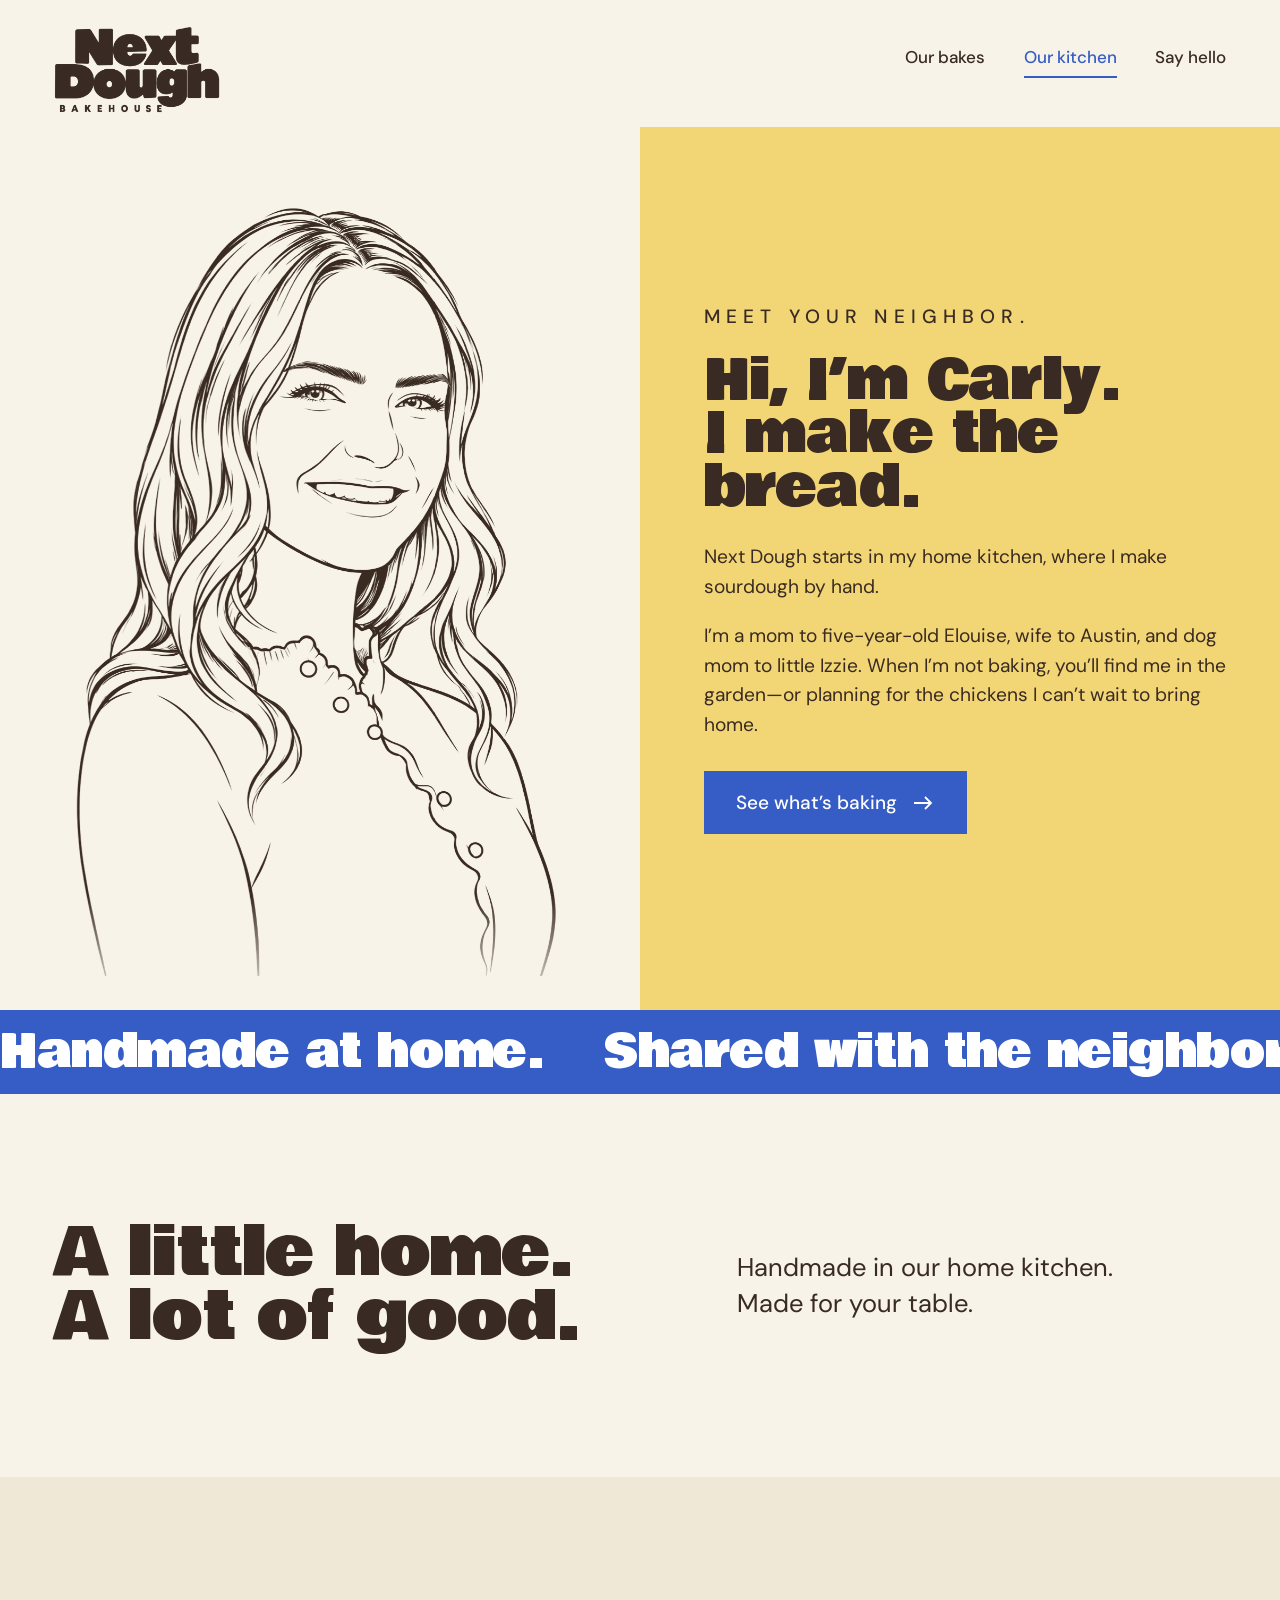
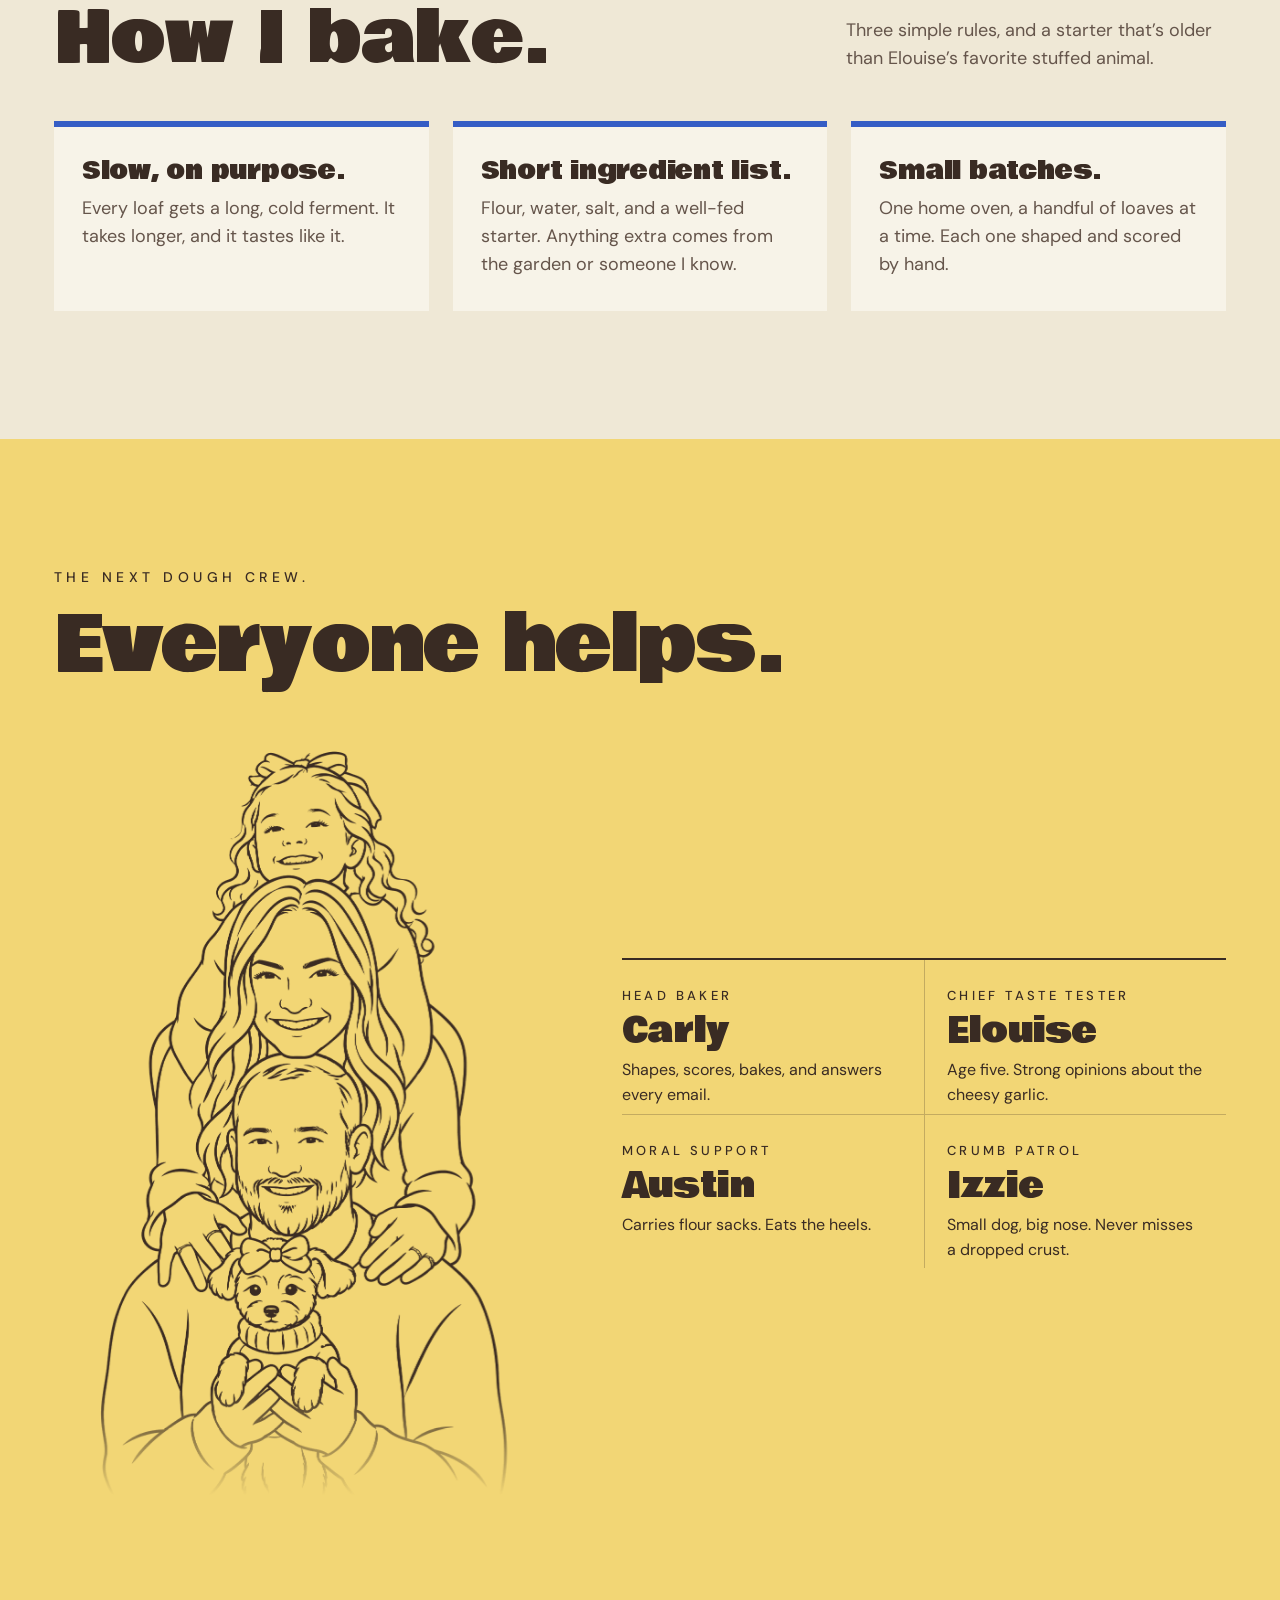
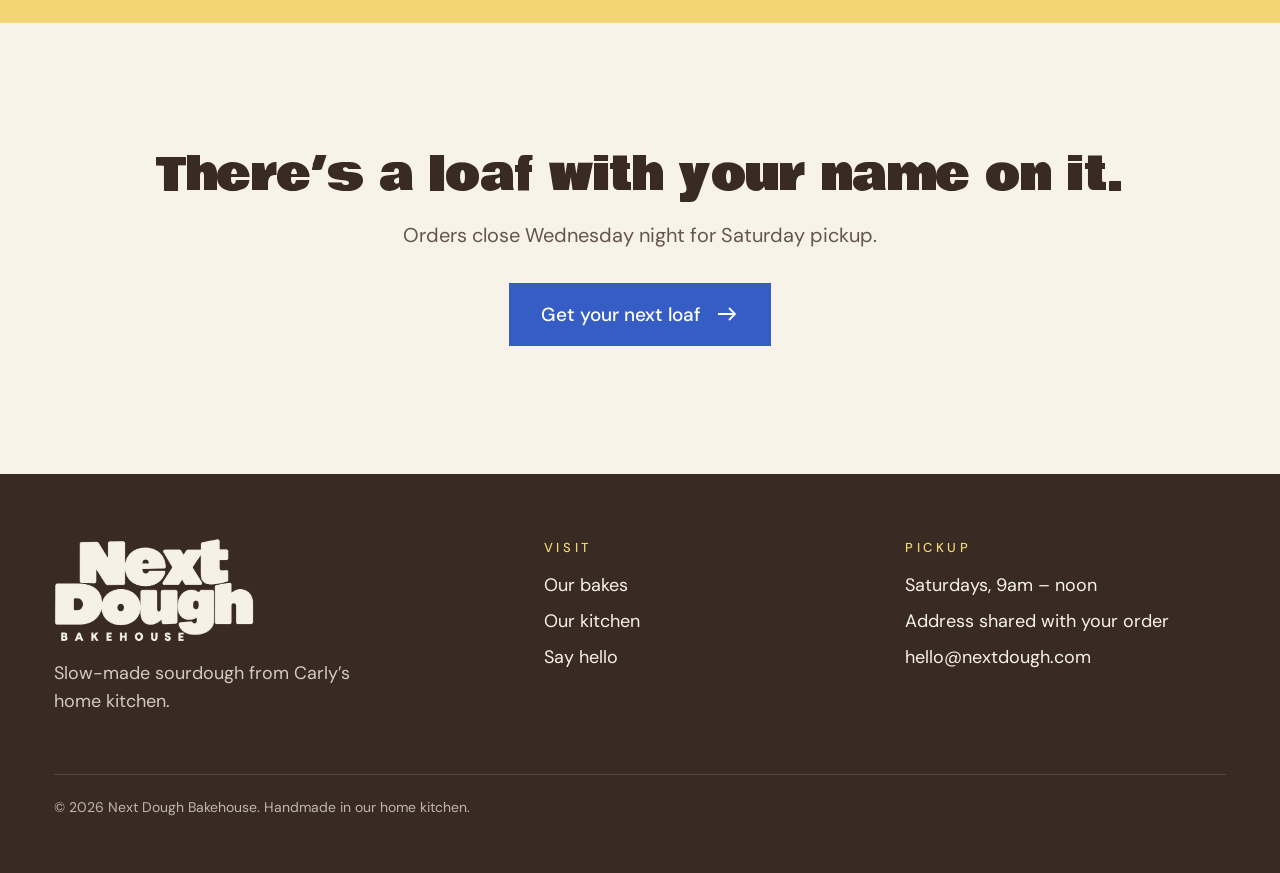
==== commit d2480fc1: "Use Carly's line drawing, mirrored, on Our kitchen Replaces her photo in the page hero with the same" ====
--- a/about.html
+++ b/about.html
@@ -29,7 +29,10 @@
   <main>
     <section class="about-hero" aria-labelledby="about-title">
       <div class="photo">
-        <img src="assets/carly.jpg" width="690" height="642" alt="Carly, the baker behind Next Dough, laughing outdoors with her hair blowing in the wind">
+        <figure class="line-art carly-portrait carly-portrait--flip">
+          <svg class="line-strokes" aria-hidden="true" viewBox="0 0 941 1542" fill="none" stroke="#392b23" stroke-width="4.0" stroke-linecap="round" stroke-linejoin="round"><path pathLength="1" style="--t:0.022" d="M566 45Q555 40 548.5 38.0Q542 36 536.0 35.5Q530 35 529.5 34.5Q529 34 520.0 34.0Q511 34 510.5 34.5Q510 35 506.0 35.5Q502 36 501.0 36.5Q500 37 499.0 38.5Q498 40 491.0 41.5Q484 43 479.0 45.5Q474 48 472.0 48.0Q470 48 470.0 49.0Q470 50 468.5 51.0Q467 52 464.0 52.0Q461 52 460.0 51.0Q459 50 457.5 50.0Q456 50 455.5 50.5Q455 51 454.0 50.5Q453 50 451.5 51.0Q450 52 450.5 52.5Q451 53 451.5 52.5Q452 52 453.0 52.5Q454 53 454.0 53.5Q454 54 453.0 54.0Q452 54 452.0 55.0Q452 56 448.0 56.0Q444 56 443.5 54.0Q443 52 442.0 51.5L441 51"/><path pathLength="1" style="--t:0.025" d="M458 44Q453 42 450.5 42.0Q448 42 447.5 41.5Q447 41 441.0 41.0Q435 41 434.5 40.5Q434 40 430.5 40.5Q427 41 426.5 40.0Q426 39 424.5 39.0L423 39"/><path pathLength="1" style="--t:0.026" d="M404 54Q396 54 395.0 52.5Q394 51 397.0 49.5Q400 48 404.5 47.0Q409 46 409.0 45.0Q409 44 410.0 42.5Q411 41 413.0 41.0Q415 41 415.0 42.5Q415 44 418.0 44.0Q421 44 421.5 43.5Q422 43 422.0 41.5Q422 40 419.0 40.0L416 40"/><path pathLength="1" style="--t:0.027" d="M535 44Q528 42 524.5 42.0Q521 42 520.5 41.5Q520 41 509.5 41.0L499 41"/><path pathLength="1" style="--t:0.029" d="M462 44L459 44"/><path pathLength="1" style="--t:0.029" d="M466 45L463 44"/><path pathLength="1" style="--t:0.029" d="M539 45L542 45"/><path pathLength="1" style="--t:0.030" d="M543 46Q550 47 561.5 51.0L573 55"/><path pathLength="1" style="--t:0.030" d="M442 54Q439 54 437.5 53.0Q436 52 433.5 52.0Q431 52 426.5 50.5Q422 49 417.5 49.0Q413 49 411.5 48.0L410 47"/><path pathLength="1" style="--t:0.034" d="M457 53L455 52"/><path pathLength="1" style="--t:0.034" d="M458 53Q459 53 459.0 52.5Q459 52 459.5 52.5L460 53"/><path pathLength="1" style="--t:0.034" d="M366 57Q368 56 370.0 56.5Q372 57 380.5 54.5Q389 52 391.0 52.0L393 52"/><path pathLength="1" style="--t:0.034" d="M476 53Q471 55 470.5 56.0Q470 57 464.5 59.5Q459 62 458.0 63.0Q457 64 455.0 63.5Q453 63 453.0 60.0L453 57"/><path pathLength="1" style="--t:0.035" d="M484 54Q479 54 475.0 55.5L471 57"/><path pathLength="1" style="--t:0.036" d="M424 55Q430 56 429.0 57.0Q428 58 424.5 57.0Q421 56 419.0 56.0L417 56"/><path pathLength="1" style="--t:0.036" d="M540 63Q528 61 527.5 60.5Q527 60 524.0 60.0Q521 60 520.5 59.5Q520 59 508.5 58.5Q497 58 497.0 57.5Q497 57 498.0 56.0Q499 55 515.5 55.0Q532 55 532.5 55.5Q533 56 536.0 56.0Q539 56 539.5 56.5Q540 57 542.0 57.0Q544 57 544.5 57.5Q545 58 550.5 59.0Q556 60 566.0 63.5Q576 67 588.0 73.0Q600 79 613.0 88.0Q626 97 626.5 97.0Q627 97 627.5 95.5Q628 94 629.0 94.0Q630 94 630.0 93.0Q630 92 626.0 88.5Q622 85 611.0 77.5Q600 70 596.5 68.5Q593 67 592.0 65.5Q591 64 589.0 64.0Q587 64 587.0 64.5Q587 65 586.0 65.5Q585 66 582.5 64.5Q580 63 579.0 63.0L578 63"/><path pathLength="1" style="--t:0.036" d="M574 56Q579 58 580.0 59.5Q581 61 581.5 61.0Q582 61 581.5 61.5L581 62"/><path pathLength="1" style="--t:0.037" d="M444 68Q442 66 442.0 64.5Q442 63 441.5 63.0Q441 63 441.5 62.0Q442 61 441.5 59.5Q441 58 442.0 57.5Q443 57 443.0 57.5L443 58"/><path pathLength="1" style="--t:0.037" d="M422 61Q427 62 429.0 64.0Q431 66 432.5 66.0Q434 66 434.0 67.0Q434 68 435.0 69.0Q436 70 436.5 69.5Q437 69 437.0 67.5Q437 66 437.5 66.0Q438 66 438.0 64.5Q438 63 436.5 62.5Q435 62 434.0 59.5Q433 57 432.0 57.0Q431 57 431.0 57.5Q431 58 430.0 58.5L429 59"/><path pathLength="1" style="--t:0.038" d="M492 58L496 58"/><path pathLength="1" style="--t:0.038" d="M362 58Q365 58 365.5 59.5Q366 61 368.0 59.5L370 58"/><path pathLength="1" style="--t:0.039" d="M434 62L431 60"/><path pathLength="1" style="--t:0.039" d="M389 65Q375 67 373.5 68.5Q372 70 372.0 71.0Q372 72 371.0 72.5Q370 73 368.5 73.0Q367 73 364.0 74.5Q361 76 358.0 76.0Q355 76 353.5 77.0Q352 78 350.5 78.0Q349 78 342.0 81.0Q335 84 332.5 84.5Q330 85 330.0 84.0Q330 83 331.5 81.0Q333 79 338.5 75.5Q344 72 351.5 68.5Q359 65 360.0 63.5Q361 62 360.5 61.0Q360 60 358.5 60.0Q357 60 347.5 65.0Q338 70 330.0 76.0L322 82"/><path pathLength="1" style="--t:0.040" d="M362 63L365 62"/><path pathLength="1" style="--t:0.040" d="M516 66Q507 64 505.0 66.0Q503 68 500.5 68.0Q498 68 497.0 66.5Q496 65 494.0 65.0Q492 65 490.0 63.5Q488 62 480.0 62.5Q472 63 467.5 64.5Q463 66 460.5 66.0Q458 66 458.0 65.5L458 65"/><path pathLength="1" style="--t:0.041" d="M447 65Q446 63 444.5 63.0Q443 63 444.5 64.5L446 66"/><path pathLength="1" style="--t:0.042" d="M447 70Q451 69 452.0 68.0Q453 67 453.0 65.5L453 64"/><path pathLength="1" style="--t:0.042" d="M418 64Q422 64 422.5 65.0Q423 66 423.5 66.0Q424 66 423.5 67.0Q423 68 419.5 67.5Q416 67 414.0 66.0Q412 65 408.0 65.0Q404 65 403.5 64.5Q403 64 401.5 64.0Q400 64 399.5 64.5L399 65"/><path pathLength="1" style="--t:0.042" d="M587 67Q588 67 588.5 66.0L589 65"/><path pathLength="1" style="--t:0.043" d="M457 67L454 67"/><path pathLength="1" style="--t:0.043" d="M439 70Q438 69 438.5 68.0Q439 67 439.5 68.0L440 69"/><path pathLength="1" style="--t:0.043" d="M591 67Q592 67 591.5 68.0Q591 69 590.0 68.5L589 68"/><path pathLength="1" style="--t:0.043" d="M429 77Q428 76 428.5 75.0Q429 74 429.0 71.0Q429 68 427.0 68.0Q425 68 425.0 67.5Q425 67 424.5 67.5L424 68"/><path pathLength="1" style="--t:0.044" d="M390 70Q387 70 386.5 70.5Q386 71 381.0 71.0Q376 71 376.0 69.5L376 68"/><path pathLength="1" style="--t:0.045" d="M420 73L421 69"/><path pathLength="1" style="--t:0.045" d="M426 69Q426 72 425.5 72.5L425 73"/><path pathLength="1" style="--t:0.045" d="M533 73Q521 69 519.5 69.0Q518 69 517.0 70.0Q516 71 512.5 71.0Q509 71 506.0 70.0L503 69"/><path pathLength="1" style="--t:0.045" d="M555 97Q525 82 515.0 78.5Q505 75 502.5 75.0Q500 75 498.5 73.5Q497 72 497.0 70.5L497 69"/><path pathLength="1" style="--t:0.045" d="M403 70L400 70"/><path pathLength="1" style="--t:0.045" d="M407 70L404 70"/><path pathLength="1" style="--t:0.045" d="M415 72L408 70"/><path pathLength="1" style="--t:0.045" d="M399 70L391 70"/><path pathLength="1" style="--t:0.046" d="M443 72L446 71"/><path pathLength="1" style="--t:0.046" d="M496 71Q495 72 487.5 71.5L480 71"/><path pathLength="1" style="--t:0.047" d="M456 74Q462 73 463.5 74.5Q465 76 467.5 76.0Q470 76 471.5 74.0Q473 72 476.0 72.0Q479 72 479.5 73.5Q480 75 481.0 75.0Q482 75 483.0 76.0Q484 77 486.0 77.5Q488 78 487.5 79.0Q487 80 489.0 79.5Q491 79 490.5 79.5Q490 80 491.0 80.5Q492 81 492.0 80.5Q492 80 493.0 80.5Q494 81 494.0 81.5Q494 82 493.0 82.0Q492 82 492.5 82.5Q493 83 492.5 84.5Q492 86 490.5 86.0Q489 86 488.0 83.5Q487 81 485.5 81.5Q484 82 483.5 81.5Q483 81 483.0 79.5L483 78"/><path pathLength="1" style="--t:0.047" d="M746 529Q748 513 749.5 512.0Q751 511 750.5 504.5Q750 498 749.0 497.5Q748 497 748.0 480.0Q748 463 747.5 462.5Q747 462 747.0 457.0Q747 452 746.5 451.5Q746 451 746.0 448.0Q746 445 745.5 444.5Q745 444 745.0 438.0Q745 432 744.5 431.5Q744 431 744.0 429.0Q744 427 741.5 418.5Q739 410 739.0 408.0Q739 406 738.5 405.5Q738 405 736.5 397.5Q735 390 728.0 368.5Q721 347 720.0 345.5Q719 344 718.5 341.5Q718 339 717.0 337.5Q716 336 715.5 333.5Q715 331 714.0 329.5Q713 328 712.0 324.0Q711 320 706.0 308.0Q701 296 700.5 293.5Q700 291 693.5 276.5Q687 262 687.0 261.0Q687 260 685.5 257.5Q684 255 683.0 251.5Q682 248 679.0 242.5Q676 237 676.0 236.0Q676 235 673.0 229.5Q670 224 670.0 223.0Q670 222 668.5 219.0Q667 216 666.0 215.0Q665 214 663.0 209.5Q661 205 660.0 204.0Q659 203 655.0 195.5Q651 188 643.0 176.0Q635 164 627.5 154.5Q620 145 610.0 134.5Q600 124 590.0 115.5Q580 107 570.0 100.0Q560 93 548.5 87.0Q537 81 536.0 81.0Q535 81 530.0 78.5Q525 76 522.5 75.5Q520 75 518.0 73.5L516 72"/><path pathLength="1" style="--t:0.047" d="M430 73L433 76"/><path pathLength="1" style="--t:0.047" d="M471 78Q476 79 476.0 76.0L476 73"/><path pathLength="1" style="--t:0.048" d="M424 74L421 74"/><path pathLength="1" style="--t:0.048" d="M440 74Q434 77 433.5 78.0Q433 79 431.5 78.5L430 78"/><path pathLength="1" style="--t:0.049" d="M479 79L480 76"/><path pathLength="1" style="--t:0.049" d="M400 76Q412 77 412.5 78.0Q413 79 413.5 79.0Q414 79 413.5 79.5Q413 80 413.5 80.5Q414 81 414.0 82.5Q414 84 412.5 84.0Q411 84 411.0 85.5Q411 87 409.5 88.0Q408 89 407.0 89.0Q406 89 406.0 88.0Q406 87 405.0 86.0Q404 85 404.0 83.0Q404 81 397.5 80.5Q391 80 390.5 79.5Q390 79 385.5 79.5L381 80"/><path pathLength="1" style="--t:0.050" d="M443 84Q432 85 433.5 83.0Q435 81 438.5 79.5Q442 78 453.0 77.5L464 77"/><path pathLength="1" style="--t:0.051" d="M357 79Q357 80 355.5 81.0L354 82"/><path pathLength="1" style="--t:0.051" d="M401 108Q399 108 398.5 107.0Q398 106 396.0 106.0Q394 106 388.0 104.0Q382 102 373.0 102.0Q364 102 363.5 102.5Q363 103 358.5 103.5Q354 104 345.0 107.0Q336 110 327.0 114.5Q318 119 317.0 120.0Q316 121 314.5 121.0Q313 121 306.0 125.0Q299 129 293.0 133.5Q287 138 284.5 138.5Q282 139 282.5 136.5Q283 134 293.0 124.5Q303 115 303.0 113.5Q303 112 306.0 111.0Q309 110 318.5 103.0Q328 96 332.0 94.0Q336 92 338.5 90.0Q341 88 347.0 85.0Q353 82 352.5 80.5L352 79"/><path pathLength="1" style="--t:0.053" d="M409 82Q408 81 406.5 81.0L405 81"/><path pathLength="1" style="--t:0.053" d="M523 97Q503 85 499.0 83.5Q495 82 495.0 83.0Q495 84 493.5 85.5Q492 87 492.0 88.5Q492 90 490.0 90.5Q488 91 488.5 90.0L489 89"/><path pathLength="1" style="--t:0.054" d="M426 85Q426 86 425.5 86.0Q425 86 424.5 85.0Q424 84 422.5 83.5Q421 83 420.5 84.0Q420 85 418.5 85.0Q417 85 417.5 86.5Q418 88 419.0 88.0Q420 88 420.0 87.0Q420 86 419.5 86.0L419 86"/><path pathLength="1" style="--t:0.054" d="M394 84Q402 85 403.5 87.0Q405 89 403.5 89.0Q402 89 401.0 87.5L400 86"/><path pathLength="1" style="--t:0.055" d="M427 88Q426 88 426.0 87.5Q426 87 427.0 86.0Q428 85 429.5 85.0Q431 85 431.0 86.5Q431 88 430.5 88.5Q430 89 429.0 88.5Q428 88 427.5 88.5Q427 89 427.5 89.5L428 90"/><path pathLength="1" style="--t:0.055" d="M502 103Q486 94 486.5 89.5L487 85"/><path pathLength="1" style="--t:0.055" d="M467 85Q471 85 475.5 86.5Q480 88 479.0 89.0Q478 90 474.5 89.0Q471 88 469.0 88.0L467 88"/><path pathLength="1" style="--t:0.055" d="M216 204Q221 195 222.5 194.0Q224 193 224.0 192.0Q224 191 225.0 190.5Q226 190 226.0 189.0Q226 188 229.0 185.5Q232 183 232.0 182.0Q232 181 233.5 179.5Q235 178 237.5 173.5Q240 169 251.5 154.0Q263 139 271.0 131.0Q279 123 280.0 123.0Q281 123 281.0 121.0Q281 119 289.0 112.0Q297 105 303.5 101.0Q310 97 313.0 94.5Q316 92 322.5 88.5L329 85"/><path pathLength="1" style="--t:0.056" d="M423 88Q423 89 422.0 89.0Q421 89 421.0 88.0Q421 87 421.5 87.0L422 87"/><path pathLength="1" style="--t:0.057" d="M392 88Q395 88 397.5 90.0Q400 92 399.5 93.0Q399 94 398.0 94.0Q397 94 396.5 93.0Q396 92 394.5 91.5L393 91"/><path pathLength="1" style="--t:0.057" d="M441 101Q445 101 446.0 102.0Q447 103 449.0 103.0Q451 103 451.5 103.5Q452 104 454.5 103.5Q457 103 455.5 100.5Q454 98 450.5 97.5Q447 97 446.5 96.5Q446 96 439.5 96.0Q433 96 432.5 96.5Q432 97 427.5 97.5Q423 98 420.5 99.5Q418 101 417.0 101.0Q416 101 415.5 100.0Q415 99 417.0 96.5Q419 94 415.5 91.0L412 88"/><path pathLength="1" style="--t:0.058" d="M485 91Q484 91 483.5 90.0Q483 89 482.0 89.0Q481 89 481.0 89.5Q481 90 480.0 90.5L479 91"/><path pathLength="1" style="--t:0.058" d="M413 94L408 90"/><path pathLength="1" style="--t:0.058" d="M411 96Q408 96 406.5 94.5Q405 93 404.5 91.5L404 90"/><path pathLength="1" style="--t:0.059" d="M420 91Q421 91 420.5 92.0L420 93"/><path pathLength="1" style="--t:0.059" d="M450 91Q455 91 457.5 92.0Q460 93 461.0 93.0Q462 93 462.5 92.0Q463 91 467.0 91.5Q471 92 474.0 93.0Q477 94 482.5 97.0L488 100"/><path pathLength="1" style="--t:0.060" d="M491 92Q489 92 489.0 93.0L489 94"/><path pathLength="1" style="--t:0.060" d="M566 154Q555 141 545.0 131.0Q535 121 523.0 112.0Q511 103 511.5 101.0Q512 99 512.5 99.0Q513 99 512.5 98.0Q512 97 511.0 96.5Q510 96 507.5 96.0Q505 96 505.0 95.5Q505 95 503.0 93.5Q501 92 498.0 93.0Q495 94 494.5 93.0Q494 92 494.5 92.0L495 92"/><path pathLength="1" style="--t:0.060" d="M405 104Q403 101 402.5 101.0Q402 101 402.0 100.5Q402 100 403.0 99.5Q404 99 404.0 96.5Q404 94 402.5 93.5Q401 93 400.5 93.5Q400 94 400.5 94.5L401 95"/><path pathLength="1" style="--t:0.060" d="M531 136Q504 114 499.5 111.0Q495 108 490.5 106.0Q486 104 485.0 103.0Q484 102 483.5 102.0Q483 102 482.0 104.0Q481 106 480.0 106.0Q479 106 478.5 104.5Q478 103 477.5 103.0Q477 103 477.0 102.0Q477 101 476.0 100.0Q475 99 474.0 99.0Q473 99 472.5 98.0Q472 97 470.0 96.5Q468 96 467.0 94.5Q466 93 464.5 93.5L463 94"/><path pathLength="1" style="--t:0.061" d="M500 96Q498 95 498.0 94.5Q498 94 497.5 94.5L497 95"/><path pathLength="1" style="--t:0.061" d="M367 95Q372 95 372.5 94.5Q373 94 379.5 94.5Q386 95 386.5 95.5Q387 96 388.5 96.0Q390 96 391.0 97.5Q392 99 394.0 99.0Q396 99 396.0 98.0Q396 97 395.0 96.0Q394 95 392.5 95.0L391 95"/><path pathLength="1" style="--t:0.061" d="M621 108Q622 108 640.5 127.0Q659 146 668.5 158.5Q678 171 683.0 179.0Q688 187 690.0 191.5Q692 196 693.0 197.0Q694 198 700.5 211.0Q707 224 707.0 225.0Q707 226 712.0 237.5Q717 249 717.5 251.5Q718 254 719.0 255.5Q720 257 725.0 272.0Q730 287 730.0 288.5Q730 290 734.0 302.0Q738 314 738.0 315.5Q738 317 739.0 319.0Q740 321 740.0 322.5Q740 324 742.0 330.0Q744 336 744.0 337.5Q744 339 745.0 341.0Q746 343 746.0 344.5Q746 346 747.0 348.0Q748 350 748.0 351.5Q748 353 750.0 358.0Q752 363 752.0 364.5Q752 366 754.5 372.5Q757 379 757.0 380.5Q757 382 759.5 389.0Q762 396 764.0 395.5Q766 395 766.0 392.0Q766 389 765.0 386.5Q764 384 762.5 375.0Q761 366 760.0 363.5Q759 361 759.0 359.0Q759 357 757.5 352.5Q756 348 756.0 346.0Q756 344 755.5 343.5Q755 343 751.5 327.5Q748 312 747.0 310.0Q746 308 744.0 299.5Q742 291 740.0 286.5Q738 282 733.5 267.5Q729 253 725.5 245.0Q722 237 722.0 235.0Q722 233 721.5 233.0Q721 233 720.0 231.5Q719 230 719.0 227.5Q719 225 719.5 225.0Q720 225 720.5 224.0Q721 223 719.5 221.0Q718 219 717.0 219.0Q716 219 713.5 213.0Q711 207 710.0 206.0Q709 205 706.5 199.5Q704 194 701.0 189.5Q698 185 696.0 180.5Q694 176 681.0 156.0Q668 136 659.5 126.0Q651 116 643.5 109.0Q636 102 635.5 99.0Q635 96 634.0 95.0Q633 94 631.0 94.5Q629 95 628.5 96.0Q628 97 629.0 96.5L630 96"/><path pathLength="1" style="--t:0.063" d="M507 97Q506 100 505.5 100.0L505 100"/><path pathLength="1" style="--t:0.063" d="M502 97Q501 97 502.0 98.0Q503 99 503.5 99.0Q504 99 504.5 98.0L505 97"/><path pathLength="1" style="--t:0.064" d="M633 100Q632 100 632.5 99.0Q633 98 633.5 98.0Q634 98 634.0 98.5L634 99"/><path pathLength="1" style="--t:0.064" d="M405 99Q406 99 405.0 99.5L404 100"/><path pathLength="1" style="--t:0.064" d="M577 156Q569 145 556.0 132.0Q543 119 534.0 112.0Q525 105 519.5 102.0L514 99"/><path pathLength="1" style="--t:0.065" d="M476 102Q475 102 474.5 103.0Q474 104 473.0 104.0Q472 104 472.5 102.0L473 100"/><path pathLength="1" style="--t:0.065" d="M421 106Q418 106 413.5 107.5Q409 109 408.5 108.0Q408 107 411.0 104.5Q414 102 414.0 101.0L414 100"/><path pathLength="1" style="--t:0.065" d="M635 102Q634 101 632.0 101.0L630 101"/><path pathLength="1" style="--t:0.065" d="M479 103Q480 101 481.0 101.0Q482 101 481.0 102.0L480 103"/><path pathLength="1" style="--t:0.065" d="M404 107Q400 104 400.0 102.5Q400 101 401.0 101.5Q402 102 401.5 102.5L401 103"/><path pathLength="1" style="--t:0.067" d="M510 148Q507 143 502.0 137.5Q497 132 497.0 131.0Q497 130 494.5 128.0Q492 126 492.0 125.0Q492 124 490.5 123.0Q489 122 485.5 122.0Q482 122 481.5 120.5Q481 119 479.5 117.5Q478 116 474.0 114.0Q470 112 468.0 110.0Q466 108 466.0 106.5Q466 105 464.5 105.0Q463 105 460.5 104.0L458 103"/><path pathLength="1" style="--t:0.069" d="M522 144Q499 120 490.0 113.5L481 107"/><path pathLength="1" style="--t:0.070" d="M428 111Q427 110 421.5 110.0Q416 110 414.0 111.0Q412 112 410.5 112.0Q409 112 408.5 111.0Q408 110 407.5 110.0Q407 110 407.0 109.0L407 108"/><path pathLength="1" style="--t:0.070" d="M370 108Q383 108 383.5 108.5Q384 109 385.5 109.0Q387 109 388.0 110.5Q389 112 392.0 112.0Q395 112 394.5 112.5Q394 113 394.5 114.5L395 116"/><path pathLength="1" style="--t:0.072" d="M374 112Q379 113 379.0 112.0Q379 111 378.5 111.0L378 111"/><path pathLength="1" style="--t:0.072" d="M289 119Q299 112 300.5 111.5L302 111"/><path pathLength="1" style="--t:0.072" d="M374 114Q383 115 381.5 113.0L380 111"/><path pathLength="1" style="--t:0.072" d="M406 124Q404 124 402.5 125.0Q401 126 400.0 125.5Q399 125 398.5 124.0Q398 123 398.5 121.5Q399 120 401.5 118.0Q404 116 405.0 113.5L406 111"/><path pathLength="1" style="--t:0.073" d="M395 119Q389 115 389.0 114.0L389 113"/><path pathLength="1" style="--t:0.074" d="M431 114Q432 115 435.0 115.0Q438 115 440.5 116.5Q443 118 445.5 117.5L448 117"/><path pathLength="1" style="--t:0.075" d="M385 116Q387 116 387.0 116.5L387 117"/><path pathLength="1" style="--t:0.076" d="M384 120L384 117"/><path pathLength="1" style="--t:0.076" d="M417 119Q429 118 429.5 118.5Q430 119 434.0 119.5Q438 120 438.5 118.5L439 117"/><path pathLength="1" style="--t:0.076" d="M364 117Q377 117 377.0 117.5Q377 118 376.5 118.0Q376 118 376.0 118.5Q376 119 375.0 119.0Q374 119 374.0 118.5Q374 118 373.0 119.0Q372 120 364.5 120.0L357 120"/><path pathLength="1" style="--t:0.077" d="M375 121Q375 120 377.0 120.0Q379 120 378.5 119.0L378 118"/><path pathLength="1" style="--t:0.077" d="M392 120Q388 118 389.0 120.0Q390 122 390.5 122.0L391 122"/><path pathLength="1" style="--t:0.077" d="M473 139Q459 126 458.0 126.0Q457 126 456.5 125.0Q456 124 453.5 124.5Q451 125 450.0 124.0Q449 123 448.0 123.0Q447 123 445.5 122.0Q444 121 444.0 120.0L444 119"/><path pathLength="1" style="--t:0.078" d="M282 121Q285 122 286.5 121.0L288 120"/><path pathLength="1" style="--t:0.078" d="M376 121Q377 122 377.5 121.5Q378 121 380.0 121.5Q382 122 382.0 123.5L382 125"/><path pathLength="1" style="--t:0.079" d="M314 125L315 122"/><path pathLength="1" style="--t:0.080" d="M486 124Q486 123 485.0 123.5Q484 124 483.5 123.5L483 123"/><path pathLength="1" style="--t:0.080" d="M386 125Q387 123 388.5 123.5L390 124"/><path pathLength="1" style="--t:0.080" d="M391 138Q391 135 392.5 132.5Q394 130 395.5 129.0Q397 128 397.0 125.5L397 123"/><path pathLength="1" style="--t:0.080" d="M548 201Q534 173 529.0 167.0Q524 161 521.0 156.0Q518 151 512.5 144.0Q507 137 500.0 130.5L493 124"/><path pathLength="1" style="--t:0.081" d="M453 127Q453 126 454.0 125.5L455 125"/><path pathLength="1" style="--t:0.081" d="M388 129Q386 128 385.5 127.0Q385 126 384.0 126.0Q383 126 383.0 127.0Q383 128 380.5 128.0Q378 128 377.5 127.5Q377 127 374.5 127.0Q372 127 369.0 126.0Q366 125 358.0 125.0Q350 125 349.5 125.5Q349 126 344.5 126.5Q340 127 331.0 130.0Q322 133 312.0 138.5Q302 144 287.5 156.5L273 169"/><path pathLength="1" style="--t:0.082" d="M543 221Q519 170 513.0 160.5Q507 151 500.5 143.0Q494 135 493.5 133.5Q493 132 490.5 130.0Q488 128 488.5 127.0Q489 126 490.0 126.0Q491 126 490.5 126.5L490 127"/><path pathLength="1" style="--t:0.082" d="M604 325Q609 346 610.0 348.0Q611 350 611.5 353.5Q612 357 614.0 362.5Q616 368 615.5 369.5Q615 371 614.0 371.0Q613 371 612.0 370.0Q611 369 605.5 357.5Q600 346 596.5 340.5Q593 335 586.0 326.0Q579 317 567.0 303.5Q555 290 547.0 278.5Q539 267 536.0 261.0Q533 255 532.0 254.0Q531 253 511.5 213.5Q492 174 486.5 165.5Q481 157 475.5 150.0Q470 143 463.0 136.5Q456 130 456.0 128.5Q456 127 456.5 127.5Q457 128 457.5 127.5L458 127"/><path pathLength="1" style="--t:0.083" d="M387 132Q384 128 383.0 129.0Q382 130 381.5 130.0Q381 130 381.0 129.5L381 129"/><path pathLength="1" style="--t:0.084" d="M418 133Q417 130 415.5 130.0L414 130"/><path pathLength="1" style="--t:0.085" d="M421 131Q426 131 427.0 131.5L428 132"/><path pathLength="1" style="--t:0.085" d="M383 137Q380 131 381.5 131.0Q383 131 383.0 131.5Q383 132 382.5 132.0Q382 132 382.5 132.5L383 133"/><path pathLength="1" style="--t:0.085" d="M406 139Q414 135 413.5 133.0Q413 131 410.0 131.5Q407 132 404.0 133.5Q401 135 396.0 139.0L391 143"/><path pathLength="1" style="--t:0.086" d="M411 141Q425 137 427.0 135.0Q429 133 432.0 133.5L435 134"/><path pathLength="1" style="--t:0.088" d="M427 140Q434 140 435.0 139.0Q436 138 436.0 136.5Q436 135 438.0 135.0Q440 135 443.0 136.0Q446 137 447.0 138.0Q448 139 449.0 141.5Q450 144 447.0 144.5Q444 145 443.5 144.5Q443 144 437.0 144.0Q431 144 430.5 143.5Q430 143 428.0 143.0Q426 143 422.5 144.0L419 145"/><path pathLength="1" style="--t:0.089" d="M383 146Q372 140 368.0 139.5Q364 139 363.5 138.5Q363 138 360.0 138.0Q357 138 356.5 137.5Q356 137 352.0 137.0Q348 137 347.5 137.5Q347 138 342.5 138.0Q338 138 330.0 140.5Q322 143 321.0 144.5Q320 146 319.0 146.0Q318 146 316.0 148.0Q314 150 313.5 150.0Q313 150 313.0 148.0Q313 146 312.5 146.5L312 147"/><path pathLength="1" style="--t:0.091" d="M319 140Q313 143 312.5 144.0Q312 145 310.0 146.5Q308 148 309.0 148.5Q310 149 310.0 148.5L310 148"/><path pathLength="1" style="--t:0.091" d="M254 169Q272 150 274.5 146.5Q277 143 279.0 141.5L281 140"/><path pathLength="1" style="--t:0.093" d="M434 152Q443 155 446.0 155.0Q449 155 456.5 158.5Q464 162 465.5 163.5Q467 165 470.0 165.0Q473 165 473.0 163.5Q473 162 466.5 155.5Q460 149 455.5 146.5L451 144"/><path pathLength="1" style="--t:0.094" d="M426 146Q429 146 429.5 145.5L430 145"/><path pathLength="1" style="--t:0.094" d="M550 182Q537 162 530.0 153.5L523 145"/><path pathLength="1" style="--t:0.094" d="M367 147Q357 146 356.5 145.5Q356 145 353.0 145.0Q350 145 349.0 146.5Q348 148 343.0 148.0Q338 148 337.5 149.0Q337 150 331.0 150.5Q325 151 324.5 151.5Q324 152 322.5 152.0Q321 152 321.0 150.0Q321 148 320.5 147.5L320 147"/><path pathLength="1" style="--t:0.096" d="M359 149L349 148"/><path pathLength="1" style="--t:0.097" d="M353 152Q349 151 348.0 150.0L347 149"/><path pathLength="1" style="--t:0.097" d="M327 161Q320 162 317.5 163.5Q315 165 311.5 166.0Q308 167 307.0 166.0Q306 165 305.0 162.0Q304 159 305.5 157.0Q307 155 309.5 154.5Q312 154 311.0 152.0L310 150"/><path pathLength="1" style="--t:0.098" d="M678 154L676 151"/><path pathLength="1" style="--t:0.098" d="M347 154Q340 154 338.5 152.5L337 151"/><path pathLength="1" style="--t:0.098" d="M325 159Q316 160 315.5 159.5Q315 159 315.0 157.5Q315 156 314.0 155.0Q313 154 313.0 152.5L313 151"/><path pathLength="1" style="--t:0.101" d="M312 160L312 155"/><path pathLength="1" style="--t:0.101" d="M473 182Q470 177 464.0 171.0Q458 165 454.0 162.0Q450 159 448.5 158.5Q447 158 446.5 157.0L446 156"/><path pathLength="1" style="--t:0.104" d="M211 260Q199 283 194.0 298.0Q189 313 188.0 314.5Q187 316 186.5 319.5Q186 323 185.5 323.0Q185 323 185.0 325.0Q185 327 186.0 328.0Q187 329 188.5 328.0Q190 327 190.0 325.5Q190 324 191.5 323.0Q193 322 194.0 318.0Q195 314 196.0 312.0Q197 310 197.5 310.0Q198 310 198.0 308.5Q198 307 198.5 306.5Q199 306 200.5 306.0Q202 306 202.0 304.5Q202 303 207.0 292.0Q212 281 213.0 280.0Q214 279 217.0 272.5Q220 266 226.0 256.0Q232 246 233.5 244.5Q235 243 237.0 239.0Q239 235 239.5 235.0Q240 235 240.5 233.5Q241 232 242.5 230.0Q244 228 245.5 227.0Q247 226 247.5 224.5Q248 223 250.0 223.0Q252 223 253.0 222.0Q254 221 254.5 219.5Q255 218 258.0 214.0Q261 210 261.0 209.0Q261 208 262.5 206.5Q264 205 266.0 201.5Q268 198 271.5 193.5Q275 189 278.5 186.0Q282 183 282.5 179.5Q283 176 284.0 175.0Q285 174 286.0 174.0Q287 174 287.0 173.0Q287 172 290.0 169.5Q293 167 294.0 167.0Q295 167 295.5 165.5Q296 164 297.0 164.0Q298 164 299.5 162.0Q301 160 302.0 160.0L303 160"/><path pathLength="1" style="--t:0.104" d="M307 162Q306 162 307.0 162.5Q308 163 311.5 162.0L315 161"/><path pathLength="1" style="--t:0.104" d="M592 161Q611 188 611.5 189.5Q612 191 616.5 197.5Q621 204 626.0 214.0Q631 224 632.0 225.0Q633 226 633.5 226.0Q634 226 634.5 224.0L635 222"/><path pathLength="1" style="--t:0.107" d="M307 168Q303 170 301.0 167.5L299 165"/><path pathLength="1" style="--t:0.107" d="M590 468Q589 448 588.5 447.5Q588 447 587.0 439.0Q586 431 585.0 428.5Q584 426 584.0 424.5Q584 423 585.5 422.5Q587 422 587.0 421.5Q587 421 586.0 420.0Q585 419 584.0 419.0Q583 419 583.0 417.5Q583 416 581.5 413.5Q580 411 579.5 409.0Q579 407 575.5 402.5Q572 398 572.0 396.5Q572 395 571.0 392.5Q570 390 566.0 384.0Q562 378 560.5 374.5Q559 371 557.0 368.5Q555 366 548.0 353.0Q541 340 539.5 339.0Q538 338 538.0 336.0Q538 334 532.5 323.0Q527 312 524.5 305.0Q522 298 521.0 297.0Q520 296 520.0 295.0Q520 294 519.0 293.5Q518 293 517.0 291.5Q516 290 515.5 287.0Q515 284 513.5 280.5Q512 277 511.5 273.5Q511 270 510.0 268.0Q509 266 509.0 264.5Q509 263 507.0 258.0Q505 253 504.5 249.5Q504 246 501.5 239.0Q499 232 499.0 230.5Q499 229 496.5 221.5Q494 214 492.5 211.5Q491 209 491.0 206.5Q491 204 489.5 200.5Q488 197 487.0 192.5Q486 188 483.0 181.5Q480 175 478.5 173.5Q477 172 476.5 169.5Q476 167 475.0 166.0L474 165"/><path pathLength="1" style="--t:0.109" d="M298 172Q299 172 299.0 171.5Q299 171 298.0 170.5Q297 170 296.5 169.0L296 168"/><path pathLength="1" style="--t:0.109" d="M470 168Q474 172 475.0 171.5Q476 171 475.5 172.0L475 173"/><path pathLength="1" style="--t:0.110" d="M247 178L253 170"/><path pathLength="1" style="--t:0.111" d="M289 181L302 171"/><path pathLength="1" style="--t:0.117" d="M286 182Q285 180 284.0 180.5Q283 181 283.5 182.0Q284 183 284.5 182.5L285 182"/><path pathLength="1" style="--t:0.119" d="M485 203Q480 191 477.0 187.0L474 183"/><path pathLength="1" style="--t:0.119" d="M229 189L232 184"/><path pathLength="1" style="--t:0.119" d="M242 184Q233 198 229.0 203.0Q225 208 221.5 214.5Q218 221 217.0 221.5Q216 222 215.5 223.0Q215 224 214.5 223.5L214 223"/><path pathLength="1" style="--t:0.121" d="M614 277Q608 265 602.5 257.0Q597 249 595.5 245.5Q594 242 586.0 230.5Q578 219 577.5 217.5Q577 216 575.5 215.0Q574 214 574.0 213.0Q574 212 573.0 211.5Q572 211 571.5 209.5Q571 208 569.5 207.0Q568 206 564.0 198.5Q560 191 558.5 190.0Q557 189 557.0 188.0Q557 187 556.5 186.5Q556 186 554.5 186.0Q553 186 553.0 187.0Q553 188 554.0 187.5L555 187"/><path pathLength="1" style="--t:0.123" d="M642 443Q642 439 641.5 438.5Q641 438 641.0 431.0Q641 424 640.5 423.5Q640 423 640.0 421.5Q640 420 641.0 419.5Q642 419 642.0 416.0Q642 413 641.5 412.5Q641 412 641.0 409.0Q641 406 640.0 403.0Q639 400 639.5 396.5Q640 393 639.0 389.5Q638 386 636.5 385.5Q635 385 634.5 380.0Q634 375 632.5 372.0Q631 369 631.0 367.5Q631 366 629.5 361.5Q628 357 626.5 354.5Q625 352 625.0 350.5Q625 349 623.0 344.5Q621 340 619.5 339.0Q618 338 617.0 338.0Q616 338 615.5 335.5Q615 333 610.5 322.5Q606 312 604.0 305.5Q602 299 599.0 293.0Q596 287 595.5 284.5Q595 282 594.0 280.5Q593 279 591.5 274.0Q590 269 588.0 265.5Q586 262 585.0 258.5Q584 255 578.5 244.0Q573 233 571.5 228.5Q570 224 569.0 223.0Q568 222 561.5 208.5Q555 195 554.0 194.0Q553 193 553.0 191.0Q553 189 553.5 189.5Q554 190 555.0 189.5L556 189"/><path pathLength="1" style="--t:0.127" d="M187 287Q187 283 189.5 277.0Q192 271 192.0 269.5Q192 268 191.0 267.5Q190 267 190.0 266.5Q190 266 192.0 265.0Q194 264 194.5 261.5Q195 259 198.5 253.5Q202 248 202.5 246.0Q203 244 204.5 242.0Q206 240 208.5 234.0Q211 228 212.0 227.0Q213 226 213.5 222.0Q214 218 219.0 207.5Q224 197 223.0 196.5L222 196"/><path pathLength="1" style="--t:0.132" d="M575 223Q572 217 572.0 216.0Q572 215 571.0 214.0Q570 213 568.0 208.5L566 204"/><path pathLength="1" style="--t:0.134" d="M490 207L487 206"/><path pathLength="1" style="--t:0.143" d="M605 221Q614 236 616.0 240.5Q618 245 620.5 248.5Q623 252 628.0 262.0Q633 272 636.0 276.5Q639 281 651.5 305.0Q664 329 664.0 330.0Q664 331 665.5 333.5Q667 336 668.5 341.0Q670 346 671.0 347.5Q672 349 672.0 350.5Q672 352 673.0 353.5Q674 355 676.5 363.5Q679 372 681.0 372.0Q683 372 683.0 367.5Q683 363 684.0 362.5Q685 362 685.0 360.5Q685 359 683.0 354.5Q681 350 679.5 343.5Q678 337 676.5 334.5Q675 332 674.5 329.0Q674 326 669.5 315.5Q665 305 662.5 295.5Q660 286 656.0 276.5Q652 267 652.0 265.0Q652 263 652.5 262.5Q653 262 652.5 259.5L652 257"/><path pathLength="1" style="--t:0.145" d="M251 225Q251 224 250.5 224.5Q250 225 249.5 224.5L249 224"/><path pathLength="1" style="--t:0.145" d="M579 231L576 224"/><path pathLength="1" style="--t:0.146" d="M758 329Q750 294 746.0 282.0Q742 270 741.0 268.5Q740 267 735.0 253.5Q730 240 727.5 236.5Q725 233 725.0 231.5Q725 230 723.5 227.5L722 225"/><path pathLength="1" style="--t:0.147" d="M232 260Q232 258 233.0 256.0Q234 254 234.5 254.0Q235 254 235.5 252.0Q236 250 236.5 250.0Q237 250 238.0 247.5Q239 245 241.5 243.0Q244 241 243.5 238.5Q243 236 245.0 237.5Q247 239 248.0 238.0Q249 237 249.0 235.5Q249 234 250.0 232.0Q251 230 250.5 228.5Q250 227 249.0 226.5L248 226"/><path pathLength="1" style="--t:0.147" d="M639 238L634 227"/><path pathLength="1" style="--t:0.152" d="M596 269Q595 265 592.5 260.5Q590 256 590.0 255.0Q590 254 585.5 245.5Q581 237 581.0 235.5Q581 234 582.0 234.5Q583 235 582.5 235.5L582 236"/><path pathLength="1" style="--t:0.155" d="M649 263Q649 261 647.5 258.5Q646 256 646.0 254.5Q646 253 642.5 246.0L639 239"/><path pathLength="1" style="--t:0.156" d="M245 244Q245 241 245.5 240.5L246 240"/><path pathLength="1" style="--t:0.159" d="M245 245Q242 249 240.5 248.5L239 248"/><path pathLength="1" style="--t:0.163" d="M242 253Q242 252 240.5 252.0Q239 252 238.5 251.5L238 251"/><path pathLength="1" style="--t:0.165" d="M242 254L241 258"/><path pathLength="1" style="--t:0.165" d="M226 283Q229 273 229.5 273.0Q230 273 230.0 272.0Q230 271 230.5 271.0Q231 271 232.0 267.0Q233 263 233.5 263.0Q234 263 234.5 260.5Q235 258 235.5 258.0Q236 258 236.0 256.5L236 255"/><path pathLength="1" style="--t:0.168" d="M240 259Q239 261 237.5 261.0L236 261"/><path pathLength="1" style="--t:0.170" d="M239 262Q238 264 236.5 264.0L235 264"/><path pathLength="1" style="--t:0.172" d="M236 272Q236 271 237.0 270.5Q238 270 238.0 267.5L238 265"/><path pathLength="1" style="--t:0.173" d="M164 357Q165 334 165.5 333.5Q166 333 166.0 331.0Q166 329 166.5 328.5Q167 328 167.0 326.0Q167 324 168.0 322.0Q169 320 169.5 316.5Q170 313 174.0 301.5Q178 290 183.5 278.5L189 267"/><path pathLength="1" style="--t:0.177" d="M236 273Q234 274 234.5 274.5Q235 275 235.0 276.5Q235 278 234.0 281.0L233 284"/><path pathLength="1" style="--t:0.183" d="M220 384Q219 383 219.0 368.5Q219 354 220.0 353.5Q221 353 221.0 349.5Q221 346 220.5 345.5Q220 345 220.5 335.5Q221 326 221.5 325.5Q222 325 223.5 316.0Q225 307 227.0 305.5Q229 304 229.5 299.0Q230 294 231.0 291.5Q232 289 232.0 287.0Q232 285 230.0 283.5L228 282"/><path pathLength="1" style="--t:0.187" d="M526 289Q527 293 528.0 294.0Q529 295 533.0 302.5Q537 310 539.5 313.0Q542 316 545.0 321.0Q548 326 560.5 342.0Q573 358 579.5 368.5Q586 379 590.0 387.0Q594 395 594.0 396.0Q594 397 597.0 403.5Q600 410 600.0 411.5Q600 413 602.0 419.0Q604 425 604.0 427.0Q604 429 606.0 432.5Q608 436 608.5 447.0Q609 458 610.0 458.5Q611 459 613.0 457.0Q615 455 615.0 445.0Q615 435 614.5 434.5Q614 434 614.0 431.0Q614 428 613.5 427.5Q613 427 611.5 418.5L610 410"/><path pathLength="1" style="--t:0.189" d="M516 296L516 292"/><path pathLength="1" style="--t:0.192" d="M522 316Q517 301 517.0 299.0Q517 297 518.0 296.5L519 296"/><path pathLength="1" style="--t:0.195" d="M657 300L659 306"/><path pathLength="1" style="--t:0.197" d="M181 304Q178 312 178.0 313.5Q178 315 175.5 323.5Q173 332 173.0 334.5Q173 337 172.5 337.5Q172 338 172.0 343.5Q172 349 171.5 349.5Q171 350 171.0 355.0Q171 360 170.5 360.5Q170 361 170.0 366.5Q170 372 170.5 372.5Q171 373 171.5 381.0Q172 389 172.5 389.5Q173 390 174.0 396.5Q175 403 177.5 410.5Q180 418 185.0 429.0Q190 440 192.0 446.0Q194 452 194.0 453.5Q194 455 195.5 458.0Q197 461 198.5 469.0Q200 477 202.5 477.0Q205 477 205.5 476.0Q206 475 205.5 467.0Q205 459 204.5 458.5Q204 458 203.5 450.5Q203 443 202.5 442.5Q202 442 202.0 440.0Q202 438 201.0 435.0Q200 432 199.5 425.0Q199 418 198.5 417.0L198 416"/><path pathLength="1" style="--t:0.198" d="M226 379Q226 377 224.5 376.0Q223 375 223.0 370.5Q223 366 224.5 365.5Q226 365 226.0 363.5Q226 362 228.0 360.5Q230 359 230.0 357.5Q230 356 228.5 355.0Q227 354 227.5 350.5Q228 347 228.5 346.5Q229 346 229.5 336.5Q230 327 230.5 326.5Q231 326 231.0 318.0Q231 310 231.5 308.5Q232 307 231.0 306.0L230 305"/><path pathLength="1" style="--t:0.199" d="M203 310Q203 307 202.5 307.5Q202 308 201.5 307.5L201 307"/><path pathLength="1" style="--t:0.201" d="M197 406Q197 403 196.0 400.5Q195 398 195.0 395.5Q195 393 194.5 392.5Q194 392 194.0 387.5Q194 383 193.5 382.5Q193 382 193.0 371.5Q193 361 193.5 360.5Q194 360 194.0 355.5Q194 351 194.5 350.5Q195 350 195.5 344.0Q196 338 196.5 337.5Q197 337 197.5 332.5Q198 328 200.0 321.0Q202 314 202.0 312.5Q202 311 200.5 310.5L199 310"/><path pathLength="1" style="--t:0.207" d="M527 331Q527 328 525.0 323.5L523 319"/><path pathLength="1" style="--t:0.208" d="M489 321Q497 321 496.5 321.5Q496 322 496.0 324.0Q496 326 491.0 326.5Q486 327 484.5 325.0Q483 323 481.5 323.0Q480 323 479.5 323.5Q479 324 476.5 323.5L474 323"/><path pathLength="1" style="--t:0.209" d="M503 322L498 322"/><path pathLength="1" style="--t:0.209" d="M195 326L194 323"/><path pathLength="1" style="--t:0.210" d="M509 330Q509 329 507.5 329.0Q506 329 506.0 327.0Q506 325 507.0 324.5L508 324"/><path pathLength="1" style="--t:0.210" d="M653 324Q653 326 659.0 338.5Q665 351 667.0 358.0Q669 365 671.0 369.5Q673 374 673.0 376.0Q673 378 675.0 382.0Q677 386 678.0 391.5Q679 397 681.0 403.0Q683 409 683.0 412.0L683 415"/><path pathLength="1" style="--t:0.211" d="M480 328L479 325"/><path pathLength="1" style="--t:0.211" d="M512 326Q513 326 513.5 327.0Q514 328 511.5 328.0Q509 328 509.0 326.5Q509 325 510.0 325.0L511 325"/><path pathLength="1" style="--t:0.211" d="M460 326L463 326"/><path pathLength="1" style="--t:0.211" d="M474 332Q474 326 472.5 326.0Q471 326 469.5 327.0L468 328"/><path pathLength="1" style="--t:0.211" d="M500 327Q497 326 496.5 326.5Q496 327 496.0 328.5Q496 330 496.5 330.5Q497 331 499.0 331.0Q501 331 502.0 330.0Q503 329 503.0 328.5Q503 328 502.0 327.5L501 327"/><path pathLength="1" style="--t:0.212" d="M194 329Q194 327 192.5 327.0L191 327"/><path pathLength="1" style="--t:0.213" d="M481 329Q485 329 485.5 328.5L486 328"/><path pathLength="1" style="--t:0.213" d="M494 332Q492 331 492.0 329.5L492 328"/><path pathLength="1" style="--t:0.213" d="M519 331Q517 331 516.0 329.5L515 328"/><path pathLength="1" style="--t:0.213" d="M458 331Q459 331 458.5 329.5Q458 328 456.5 328.0Q455 328 454.5 329.0L454 330"/><path pathLength="1" style="--t:0.213" d="M478 332Q478 331 476.5 331.0Q475 331 475.0 332.0Q475 333 473.0 332.0Q471 331 470.5 329.5L470 328"/><path pathLength="1" style="--t:0.213" d="M467 335Q467 329 466.0 329.0Q465 329 465.5 330.0L466 331"/><path pathLength="1" style="--t:0.214" d="M479 332Q480 330 479.5 330.0L479 330"/><path pathLength="1" style="--t:0.214" d="M186 368Q187 345 185.5 344.0Q184 343 184.0 341.0Q184 339 184.5 339.0Q185 339 185.5 335.0Q186 331 186.5 330.5L187 330"/><path pathLength="1" style="--t:0.215" d="M511 332Q515 332 515.5 331.5L516 331"/><path pathLength="1" style="--t:0.215" d="M452 336Q452 333 451.5 332.5Q451 332 452.0 331.5Q453 331 453.0 331.5L453 332"/><path pathLength="1" style="--t:0.215" d="M528 334Q527 334 526.5 333.0Q526 332 523.5 332.0Q521 332 520.5 331.5L520 331"/><path pathLength="1" style="--t:0.215" d="M464 337Q463 337 463.0 335.0Q463 333 462.5 332.5Q462 332 461.5 332.5Q461 333 460.0 332.5L459 332"/><path pathLength="1" style="--t:0.216" d="M472 333Q472 334 472.5 334.0Q473 334 471.5 335.0L470 336"/><path pathLength="1" style="--t:0.216" d="M445 345Q444 345 444.0 342.5Q444 340 441.5 340.0Q439 340 439.0 337.0Q439 334 438.5 333.5Q438 333 436.0 334.0Q434 335 433.5 334.0Q433 333 432.5 333.5Q432 334 433.0 335.0Q434 336 434.0 338.5Q434 341 432.0 342.5Q430 344 429.0 344.0Q428 344 425.5 341.0Q423 338 422.5 338.5Q422 339 421.5 338.5L421 338"/><path pathLength="1" style="--t:0.217" d="M468 337Q468 336 466.5 336.5Q465 337 465.5 336.0L466 335"/><path pathLength="1" style="--t:0.217" d="M424 335Q423 335 422.5 336.0Q422 337 421.0 337.0Q420 337 420.0 337.5Q420 338 419.0 337.5Q418 337 418.5 336.5L419 336"/><path pathLength="1" style="--t:0.219" d="M455 340Q456 340 456.0 338.5Q456 337 452.5 337.0Q449 337 447.0 338.5L445 340"/><path pathLength="1" style="--t:0.219" d="M555 380Q545 366 538.5 354.0Q532 342 532.0 339.5Q532 337 534.5 337.5L537 338"/><path pathLength="1" style="--t:0.219" d="M462 339Q459 338 459.0 338.5Q459 339 460.5 340.0Q462 341 465.0 339.5L468 338"/><path pathLength="1" style="--t:0.219" d="M620 369Q620 363 619.0 360.5Q618 358 617.5 354.0Q617 350 616.0 348.0Q615 346 615.0 342.0L615 338"/><path pathLength="1" style="--t:0.219" d="M401 341Q398 345 398.0 347.0Q398 349 400.0 351.0Q402 353 402.5 353.0Q403 353 403.0 349.5Q403 346 404.0 344.5Q405 343 408.0 345.0Q411 347 413.5 344.5Q416 342 416.0 340.5Q416 339 416.5 338.5Q417 338 417.5 338.5Q418 339 417.5 340.0Q417 341 417.5 341.5Q418 342 418.5 341.5L419 341"/><path pathLength="1" style="--t:0.220" d="M410 339Q407 342 406.0 342.0Q405 342 405.5 341.0L406 340"/><path pathLength="1" style="--t:0.220" d="M188 343L186 340"/><path pathLength="1" style="--t:0.221" d="M435 341L438 341"/><path pathLength="1" style="--t:0.222" d="M445 343Q445 342 446.0 342.5Q447 343 446.5 343.5L446 344"/><path pathLength="1" style="--t:0.222" d="M396 342Q393 348 393.0 352.0Q393 356 392.5 356.5Q392 357 391.0 356.5Q390 356 389.5 354.0L389 352"/><path pathLength="1" style="--t:0.222" d="M413 349Q413 347 414.0 346.5Q415 346 416.0 344.5L417 343"/><path pathLength="1" style="--t:0.222" d="M186 413Q183 403 183.0 401.0Q183 399 182.5 398.5Q182 398 181.5 390.5Q181 383 180.5 382.5Q180 382 180.0 370.5Q180 359 180.5 358.5Q181 358 181.0 354.5Q181 351 181.5 350.5Q182 350 182.0 347.0Q182 344 182.5 343.5L183 343"/><path pathLength="1" style="--t:0.223" d="M441 346Q439 347 439.5 347.5Q440 348 441.0 347.5Q442 347 442.5 345.5L443 344"/><path pathLength="1" style="--t:0.223" d="M243 344Q242 344 241.0 345.5Q240 347 240.0 348.5Q240 350 240.5 350.5Q241 351 243.0 349.5Q245 348 248.0 348.0Q251 348 251.0 347.5Q251 347 250.0 346.5L249 346"/><path pathLength="1" style="--t:0.224" d="M422 348Q421 347 421.5 346.5Q422 346 424.0 346.0Q426 346 426.5 345.5L427 345"/><path pathLength="1" style="--t:0.224" d="M431 351Q430 349 430.5 349.0Q431 349 431.0 347.5Q431 346 430.5 345.5L430 345"/><path pathLength="1" style="--t:0.224" d="M215 364Q215 349 215.5 348.0Q216 347 217.5 346.0L219 345"/><path pathLength="1" style="--t:0.224" d="M252 351Q252 348 254.5 348.0Q257 348 257.5 347.0Q258 346 258.5 347.0Q259 348 257.5 349.0Q256 350 255.5 351.5Q255 353 254.0 352.5L253 352"/><path pathLength="1" style="--t:0.224" d="M260 357Q263 357 263.5 355.5Q264 354 263.5 350.5Q263 347 263.5 346.5Q264 346 266.0 346.5Q268 347 268.5 347.5Q269 348 269.0 349.5Q269 351 267.5 351.0Q266 351 266.0 349.5L266 348"/><path pathLength="1" style="--t:0.225" d="M420 347L416 347"/><path pathLength="1" style="--t:0.225" d="M275 347Q277 347 278.0 348.0Q279 349 278.5 349.5Q278 350 279.0 350.5Q280 351 280.0 350.5Q280 350 281.0 350.5Q282 351 282.5 350.0Q283 349 283.5 349.5Q284 350 283.5 350.5L283 351"/><path pathLength="1" style="--t:0.226" d="M385 348Q387 358 386.5 358.5Q386 359 385.0 358.0L384 357"/><path pathLength="1" style="--t:0.226" d="M640 348Q647 370 647.0 371.5Q647 373 648.0 375.0Q649 377 649.0 378.5Q649 380 651.5 388.5Q654 397 654.0 399.0Q654 401 654.5 401.5Q655 402 655.0 404.5Q655 407 655.5 407.5Q656 408 656.5 413.0Q657 418 657.5 418.5Q658 419 658.0 422.0Q658 425 658.5 425.5Q659 426 659.0 429.5Q659 433 659.5 433.5Q660 434 660.5 446.0L661 458"/><path pathLength="1" style="--t:0.226" d="M241 353Q241 352 241.5 352.5Q242 353 245.0 353.0Q248 353 248.0 351.0L248 349"/><path pathLength="1" style="--t:0.226" d="M257 354Q259 349 260.5 349.5Q262 350 261.5 351.5Q261 353 260.0 354.0Q259 355 258.5 355.0Q258 355 258.0 354.5L258 354"/><path pathLength="1" style="--t:0.227" d="M315 351Q318 356 317.5 357.0Q317 358 316.0 358.0Q315 358 313.0 355.5Q311 353 310.5 353.5Q310 354 311.5 356.0Q313 358 313.5 358.0Q314 358 312.0 359.5Q310 361 306.0 360.5Q302 360 301.5 359.5Q301 359 301.5 357.5Q302 356 301.5 354.5Q301 353 301.5 352.5Q302 352 300.5 351.0Q299 350 296.5 351.0Q294 352 295.0 352.5Q296 353 296.0 352.5Q296 352 297.5 352.0Q299 352 297.5 353.0Q296 354 295.5 356.0Q295 358 292.5 358.0Q290 358 289.5 357.5Q289 357 285.0 356.5Q281 356 281.0 354.0L281 352"/><path pathLength="1" style="--t:0.228" d="M423 351Q424 351 423.5 351.5Q423 352 423.5 352.5Q424 353 424.5 352.5L425 352"/><path pathLength="1" style="--t:0.228" d="M416 354Q417 354 416.5 354.5Q416 355 416.5 355.5Q417 356 418.0 355.0Q419 354 419.0 352.5L419 351"/><path pathLength="1" style="--t:0.228" d="M411 357Q412 356 412.0 353.5Q412 351 409.0 351.0Q406 351 405.0 351.5Q404 352 404.5 353.5Q405 355 405.5 355.0Q406 355 405.5 355.5Q405 356 405.5 356.5Q406 357 405.5 358.0Q405 359 403.5 357.5Q402 356 402.0 355.0Q402 354 401.5 354.0Q401 354 398.0 357.5Q395 361 394.5 361.0Q394 361 393.0 359.5L392 358"/><path pathLength="1" style="--t:0.228" d="M273 361Q273 355 272.0 355.0Q271 355 270.5 353.5L270 352"/><path pathLength="1" style="--t:0.229" d="M223 356L222 353"/><path pathLength="1" style="--t:0.230" d="M242 354Q240 355 240.0 354.5L240 354"/><path pathLength="1" style="--t:0.230" d="M251 356L248 354"/><path pathLength="1" style="--t:0.230" d="M259 356Q256 356 256.0 355.0Q256 354 255.5 354.0L255 354"/><path pathLength="1" style="--t:0.230" d="M240 357Q239 354 237.5 354.0Q236 354 235.5 354.5L235 355"/><path pathLength="1" style="--t:0.230" d="M234 355L231 356"/><path pathLength="1" style="--t:0.230" d="M322 355Q323 357 322.5 358.0Q322 359 321.0 359.0Q320 359 319.5 358.0Q319 357 318.5 357.5L318 358"/><path pathLength="1" style="--t:0.230" d="M269 361Q270 361 269.5 358.5Q269 356 267.5 356.5Q266 357 266.5 356.0L267 355"/><path pathLength="1" style="--t:0.231" d="M255 356L252 356"/><path pathLength="1" style="--t:0.231" d="M279 356Q276 356 276.0 359.0Q276 362 275.5 362.5Q275 363 273.0 362.5L271 362"/><path pathLength="1" style="--t:0.232" d="M223 360L223 357"/><path pathLength="1" style="--t:0.232" d="M264 357Q265 357 264.5 358.0Q264 359 263.5 358.5L263 358"/><path pathLength="1" style="--t:0.233" d="M230 360Q231 359 231.5 359.5Q232 360 231.5 360.5L231 361"/><path pathLength="1" style="--t:0.233" d="M389 362Q388 359 387.5 359.5L387 360"/><path pathLength="1" style="--t:0.233" d="M327 368Q322 365 323.0 363.5Q324 362 324.0 360.5L324 359"/><path pathLength="1" style="--t:0.233" d="M315 363Q320 363 320.0 361.5L320 360"/><path pathLength="1" style="--t:0.234" d="M480 361Q480 364 484.0 364.5Q488 365 489.5 366.5Q491 368 492.5 367.5Q494 367 494.0 366.0Q494 365 495.5 363.0L497 361"/><path pathLength="1" style="--t:0.234" d="M469 361Q469 364 463.5 364.0Q458 364 457.5 364.5Q457 365 455.0 365.0Q453 365 449.5 366.0Q446 367 442.5 369.0Q439 371 433.0 376.5L427 382"/><path pathLength="1" style="--t:0.235" d="M695 362Q694 367 695.0 366.5L696 366"/><path pathLength="1" style="--t:0.235" d="M315 369Q314 369 312.0 366.5Q310 364 310.0 363.0L310 362"/><path pathLength="1" style="--t:0.235" d="M699 499Q700 487 700.5 486.5Q701 486 701.0 482.0Q701 478 701.5 477.5Q702 477 702.0 457.0Q702 437 701.5 436.5Q701 436 701.0 431.0Q701 426 700.5 425.5Q700 425 700.0 421.5Q700 418 699.5 417.5Q699 417 698.5 411.5Q698 406 696.5 401.0Q695 396 695.5 389.5Q696 383 695.0 381.0Q694 379 693.5 375.0Q693 371 691.0 367.5Q689 364 687.5 363.0L686 362"/><path pathLength="1" style="--t:0.235" d="M507 364Q504 369 504.0 370.0Q504 371 502.5 371.5Q501 372 501.0 373.5Q501 375 496.5 375.0Q492 375 491.0 374.5Q490 374 489.5 372.5Q489 371 484.0 371.0Q479 371 479.0 368.0Q479 365 477.0 364.0Q475 363 473.0 363.0Q471 363 470.5 363.5Q470 364 470.0 367.5Q470 371 474.0 371.0Q478 371 478.5 371.5Q479 372 479.0 377.5Q479 383 477.5 383.0Q476 383 473.5 381.0Q471 379 470.0 375.5Q469 372 466.0 372.0Q463 372 462.5 368.5L462 365"/><path pathLength="1" style="--t:0.237" d="M321 365Q321 367 320.0 367.5Q319 368 319.5 368.5Q320 369 320.5 368.5L321 368"/><path pathLength="1" style="--t:0.237" d="M216 397Q216 392 215.5 391.5Q215 391 215.0 381.0Q215 371 214.5 370.5Q214 370 214.5 367.5L215 365"/><path pathLength="1" style="--t:0.237" d="M227 366Q227 367 226.0 366.5L225 366"/><path pathLength="1" style="--t:0.237" d="M446 376Q448 379 452.5 376.5Q457 374 458.5 374.0Q460 374 460.5 373.0Q461 372 459.0 369.0L457 366"/><path pathLength="1" style="--t:0.238" d="M453 370L452 367"/><path pathLength="1" style="--t:0.239" d="M227 371L227 368"/><path pathLength="1" style="--t:0.239" d="M500 371L498 368"/><path pathLength="1" style="--t:0.240" d="M620 370Q620 371 619.0 371.0L618 371"/><path pathLength="1" style="--t:0.240" d="M516 370Q513 374 511.0 374.5Q509 375 509.0 374.0Q509 373 508.0 372.0Q507 371 506.0 371.0L505 371"/><path pathLength="1" style="--t:0.241" d="M228 375L227 372"/><path pathLength="1" style="--t:0.241" d="M621 372Q621 377 621.5 377.5Q622 378 622.0 381.0Q622 384 621.5 384.5L621 385"/><path pathLength="1" style="--t:0.241" d="M623 451Q624 427 624.5 426.5Q625 426 624.5 416.0Q624 406 623.5 405.5Q623 405 623.0 401.5Q623 398 622.5 397.5Q622 397 621.0 391.5Q620 386 619.5 386.0Q619 386 617.5 384.0Q616 382 615.0 377.0L614 372"/><path pathLength="1" style="--t:0.242" d="M464 374Q464 373 463.0 373.0L462 373"/><path pathLength="1" style="--t:0.242" d="M663 593Q663 595 668.0 603.5Q673 612 674.5 614.0Q676 616 679.0 618.5Q682 621 682.5 618.5Q683 616 681.0 610.5Q679 605 678.5 600.0Q678 595 677.5 594.5Q677 594 677.0 591.0Q677 588 676.5 587.5Q676 587 676.0 584.0Q676 581 675.5 580.5Q675 580 675.0 569.5Q675 559 675.5 558.5Q676 558 676.5 548.5Q677 539 677.5 538.5Q678 538 678.0 536.0Q678 534 679.0 531.5Q680 529 680.0 526.5Q680 524 681.0 521.5Q682 519 682.5 513.5Q683 508 684.0 505.0Q685 502 685.0 499.0Q685 496 685.5 495.5Q686 495 686.5 490.0Q687 485 688.0 482.0Q689 479 689.0 476.0Q689 473 689.5 472.5Q690 472 690.5 451.5Q691 431 690.5 430.5Q690 430 690.0 422.5Q690 415 689.5 414.5Q689 414 689.0 410.0Q689 406 688.5 405.5Q688 405 687.5 400.0Q687 395 686.5 394.5Q686 394 684.5 386.5Q683 379 681.5 378.0Q680 377 680.0 375.5Q680 374 679.5 373.5L679 373"/><path pathLength="1" style="--t:0.243" d="M487 378L489 375"/><path pathLength="1" style="--t:0.243" d="M684 375L684 378"/><path pathLength="1" style="--t:0.243" d="M524 375Q520 379 517.0 377.0L514 375"/><path pathLength="1" style="--t:0.243" d="M464 375Q464 380 463.5 381.0Q463 382 464.5 386.0L466 390"/><path pathLength="1" style="--t:0.244" d="M511 385Q511 383 510.0 383.0Q509 383 508.5 382.0Q508 381 508.0 379.0Q508 377 508.5 376.5L509 376"/><path pathLength="1" style="--t:0.244" d="M492 387Q495 386 495.0 384.5Q495 383 495.5 382.5Q496 382 495.0 380.5Q494 379 494.0 377.5L494 376"/><path pathLength="1" style="--t:0.244" d="M502 377L507 378"/><path pathLength="1" style="--t:0.246" d="M487 379Q487 380 486.0 380.5L485 381"/><path pathLength="1" style="--t:0.246" d="M228 392L226 380"/><path pathLength="1" style="--t:0.246" d="M529 382Q525 382 525.0 382.5Q525 383 523.0 384.5Q521 386 519.5 386.0Q518 386 517.0 384.5Q516 383 517.0 381.5L518 380"/><path pathLength="1" style="--t:0.246" d="M448 392Q434 393 434.5 391.5Q435 390 436.5 388.5Q438 387 443.0 383.5L448 380"/><path pathLength="1" style="--t:0.247" d="M558 384L556 381"/><path pathLength="1" style="--t:0.247" d="M267 382Q268 386 269.0 386.0Q270 386 270.5 385.5Q271 385 273.0 385.0Q275 385 275.5 384.0Q276 383 279.5 382.5Q283 382 283.5 381.5Q284 381 291.5 381.0Q299 381 304.0 382.5Q309 384 315.5 388.0L322 392"/><path pathLength="1" style="--t:0.248" d="M335 382Q339 389 340.0 392.5Q341 396 341.0 402.0L341 408"/><path pathLength="1" style="--t:0.248" d="M327 406Q324 404 323.0 404.0Q322 404 322.0 402.5Q322 401 319.5 399.0Q317 397 315.5 396.5Q314 396 311.0 396.5Q308 397 307.5 395.0Q307 393 305.0 391.5Q303 390 301.5 390.0Q300 390 299.5 389.5Q299 389 293.5 389.0Q288 389 287.5 385.5L287 382"/><path pathLength="1" style="--t:0.248" d="M264 383Q266 387 264.5 387.5Q263 388 262.5 391.0Q262 394 259.0 391.5Q256 389 255.5 387.0L255 385"/><path pathLength="1" style="--t:0.250" d="M503 385L499 387"/><path pathLength="1" style="--t:0.250" d="M504 385Q506 385 505.5 386.0Q505 387 504.5 387.0Q504 387 504.0 386.5L504 386"/><path pathLength="1" style="--t:0.250" d="M569 395Q567 395 563.0 390.0L559 385"/><path pathLength="1" style="--t:0.250" d="M608 608Q609 600 608.0 597.5Q607 595 606.5 591.0Q606 587 604.5 585.0Q603 583 603.5 574.5Q604 566 605.0 563.5Q606 561 606.0 557.5Q606 554 607.5 550.5Q609 547 610.5 540.0Q612 533 615.0 526.0Q618 519 622.5 505.5Q627 492 627.0 490.5Q627 489 629.0 482.5Q631 476 631.5 471.5Q632 467 632.5 466.5Q633 466 633.0 463.5Q633 461 633.5 460.5Q634 460 634.5 446.0Q635 432 634.5 431.5Q634 431 633.5 416.5Q633 402 632.0 399.0Q631 396 631.0 392.0Q631 388 632.5 386.5L634 385"/><path pathLength="1" style="--t:0.250" d="M511 386Q510 386 510.5 387.0Q511 388 511.5 387.5L512 387"/><path pathLength="1" style="--t:0.250" d="M290 408Q283 408 281.5 404.0Q280 400 281.0 395.0Q282 390 278.5 390.0Q275 390 275.0 388.0L275 386"/><path pathLength="1" style="--t:0.251" d="M541 387Q538 388 530.5 388.0Q523 388 522.5 387.5L522 387"/><path pathLength="1" style="--t:0.251" d="M700 529Q700 526 701.0 524.0Q702 522 702.0 520.5Q702 519 703.5 514.5Q705 510 705.0 508.0Q705 506 705.5 505.5Q706 505 706.0 503.0Q706 501 706.5 500.5Q707 500 707.0 498.0Q707 496 708.0 493.0Q709 490 709.0 487.5Q709 485 709.5 484.5Q710 484 711.0 469.5Q712 455 711.5 454.5Q711 454 711.0 447.0Q711 440 710.5 439.5Q710 439 710.0 436.0Q710 433 709.5 432.5Q709 432 708.0 423.0Q707 414 706.5 413.5Q706 413 703.5 401.5Q701 390 699.0 388.5L697 387"/><path pathLength="1" style="--t:0.252" d="M284 389L287 389"/><path pathLength="1" style="--t:0.253" d="M269 391Q273 391 273.5 390.5L274 390"/><path pathLength="1" style="--t:0.253" d="M287 394Q286 394 284.5 392.0L283 390"/><path pathLength="1" style="--t:0.253" d="M290 397L289 390"/><path pathLength="1" style="--t:0.253" d="M293 399Q298 400 298.0 395.0L298 390"/><path pathLength="1" style="--t:0.253" d="M244 390Q248 395 249.0 395.0Q250 395 252.0 397.0Q254 399 255.0 399.0Q256 399 257.5 397.5Q259 396 256.0 393.0L253 390"/><path pathLength="1" style="--t:0.254" d="M458 392Q466 392 466.5 391.5Q467 391 469.0 391.5L471 392"/><path pathLength="1" style="--t:0.254" d="M491 392Q490 391 488.5 391.0Q487 391 482.5 392.5L478 394"/><path pathLength="1" style="--t:0.254" d="M599 391Q604 406 605.0 412.0Q606 418 607.0 420.5Q608 423 608.0 425.0Q608 427 608.5 427.5Q609 428 609.0 429.5Q609 431 608.5 431.5L608 432"/><path pathLength="1" style="--t:0.254" d="M269 392L263 394"/><path pathLength="1" style="--t:0.255" d="M229 398L228 393"/><path pathLength="1" style="--t:0.255" d="M423 397Q425 397 429.0 395.0L433 393"/><path pathLength="1" style="--t:0.256" d="M238 394Q243 398 245.0 400.5Q247 403 247.0 403.5Q247 404 245.0 404.0Q243 404 242.5 403.5Q242 403 240.5 403.0Q239 403 238.0 401.5Q237 400 233.5 400.0Q230 400 230.0 402.0Q230 404 234.0 404.0L238 404"/><path pathLength="1" style="--t:0.257" d="M650 419Q646 400 643.5 398.0L641 396"/><path pathLength="1" style="--t:0.257" d="M818 592Q817 576 816.5 575.5Q816 575 816.0 572.0Q816 569 815.5 568.5Q815 568 815.0 565.5Q815 563 814.5 562.5Q814 562 813.0 555.5Q812 549 809.0 540.5Q806 532 804.0 522.5Q802 513 797.5 500.5Q793 488 793.0 485.5Q793 483 791.0 478.5Q789 474 788.5 471.5Q788 469 787.0 467.5Q786 466 779.5 446.5Q773 427 771.5 419.5Q770 412 768.5 408.5Q767 405 767.0 400.5L767 396"/><path pathLength="1" style="--t:0.257" d="M766 401Q764 400 763.0 398.5L762 397"/><path pathLength="1" style="--t:0.258" d="M306 398Q303 398 302.5 398.5L302 399"/><path pathLength="1" style="--t:0.258" d="M321 405Q313 404 312.5 403.5Q312 403 312.0 400.5L312 398"/><path pathLength="1" style="--t:0.258" d="M218 416L216 398"/><path pathLength="1" style="--t:0.259" d="M260 410Q260 407 257.5 405.0Q255 403 255.0 401.5L255 400"/><path pathLength="1" style="--t:0.261" d="M238 413Q245 412 246.5 410.0Q248 408 249.0 408.0Q250 408 250.0 407.0Q250 406 251.5 405.5Q253 405 253.5 404.0L254 403"/><path pathLength="1" style="--t:0.263" d="M238 407Q239 408 240.5 408.0Q242 408 243.5 406.5L245 405"/><path pathLength="1" style="--t:0.263" d="M223 544Q226 536 226.5 531.5Q227 527 229.0 525.5Q231 524 231.5 522.5Q232 521 231.5 520.0Q231 519 230.5 509.0Q230 499 229.5 498.5Q229 498 229.0 477.5Q229 457 229.5 456.5Q230 456 230.0 447.0Q230 438 230.5 437.5Q231 437 231.0 424.5Q231 412 230.5 411.5Q230 411 230.0 408.0L230 405"/><path pathLength="1" style="--t:0.263" d="M255 410Q254 409 254.0 407.5L254 406"/><path pathLength="1" style="--t:0.265" d="M272 411Q272 409 268.5 408.5Q265 408 265.0 409.0Q265 410 264.0 411.0L263 412"/><path pathLength="1" style="--t:0.265" d="M249 414L250 409"/><path pathLength="1" style="--t:0.265" d="M279 411Q279 409 276.0 409.0L273 409"/><path pathLength="1" style="--t:0.267" d="M455 412Q462 412 462.5 412.5Q463 413 475.0 412.5L487 412"/><path pathLength="1" style="--t:0.270" d="M340 416Q334 437 333.5 441.5L333 446"/><path pathLength="1" style="--t:0.270" d="M222 441L218 417"/><path pathLength="1" style="--t:0.272" d="M644 473Q644 465 644.5 464.5Q645 464 645.0 444.0Q645 424 644.0 421.5L643 419"/><path pathLength="1" style="--t:0.274" d="M588 423Q593 433 593.0 434.0L593 435"/><path pathLength="1" style="--t:0.276" d="M295 425Q288 426 287.5 426.5Q287 427 280.5 427.0L274 427"/><path pathLength="1" style="--t:0.276" d="M652 425Q653 435 653.5 435.5Q654 436 654.0 441.0Q654 446 654.5 446.5Q655 447 655.0 463.0Q655 479 654.5 479.5Q654 480 654.0 486.0Q654 492 653.5 492.5Q653 493 653.0 496.0Q653 499 652.5 499.5Q652 500 652.0 503.0Q652 506 651.0 509.5Q650 513 649.5 519.0L649 525"/><path pathLength="1" style="--t:0.280" d="M733 431Q735 459 735.5 459.5Q736 460 736.0 478.0Q736 496 735.5 496.5Q735 497 735.0 501.0Q735 505 734.5 505.5Q734 506 734.0 508.5Q734 511 733.5 511.5Q733 512 733.0 514.0Q733 516 732.5 516.5Q732 517 731.0 522.5Q730 528 726.0 539.0Q722 550 718.5 557.5Q715 565 713.5 569.5Q712 574 712.0 575.5Q712 577 711.5 577.0Q711 577 711.0 578.0Q711 579 710.5 579.0Q710 579 710.0 581.0Q710 583 711.5 582.0Q713 581 712.5 580.0L712 579"/><path pathLength="1" style="--t:0.283" d="M594 436L595 440"/><path pathLength="1" style="--t:0.283" d="M799 544Q799 547 801.0 551.5Q803 556 803.5 559.5Q804 563 806.5 570.5Q809 578 809.0 580.0Q809 582 811.0 589.0Q813 596 813.0 599.5Q813 603 814.0 604.0Q815 605 816.0 605.0Q817 605 817.0 610.0Q817 615 815.5 616.0Q814 617 813.5 618.0Q813 619 811.5 618.0Q810 617 807.5 605.0Q805 593 804.0 591.0Q803 589 803.0 587.5Q803 586 801.5 582.5Q800 579 800.0 577.5Q800 576 797.0 567.0Q794 558 777.0 517.5Q760 477 759.5 474.0Q759 471 755.5 461.0Q752 451 750.5 445.0Q749 439 747.5 438.0L746 437"/><path pathLength="1" style="--t:0.288" d="M223 444Q223 449 223.5 449.5Q224 450 224.5 454.0Q225 458 226.5 460.5L228 463"/><path pathLength="1" style="--t:0.288" d="M597 444Q599 454 599.5 454.5Q600 455 600.0 457.0Q600 459 600.5 459.5Q601 460 601.5 465.5Q602 471 603.5 471.5Q605 472 607.0 471.0L609 470"/><path pathLength="1" style="--t:0.298" d="M327 459Q322 477 322.0 483.5Q322 490 324.5 495.5Q327 501 327.0 502.5Q327 504 325.5 504.0L324 504"/><path pathLength="1" style="--t:0.298" d="M585 554Q590 533 592.5 527.0Q595 521 597.0 514.0Q599 507 600.0 505.5Q601 504 601.5 500.0Q602 496 603.5 491.5Q605 487 605.0 483.5Q605 480 606.0 480.0Q607 480 608.0 479.0Q609 478 609.0 476.5Q609 475 609.5 474.5Q610 474 610.0 467.0L610 460"/><path pathLength="1" style="--t:0.308" d="M433 475Q475 515 480.5 519.0Q486 523 494.0 527.5Q502 532 505.5 535.5Q509 539 511.0 545.0Q513 551 512.0 559.0L511 567"/><path pathLength="1" style="--t:0.309" d="M318 477Q314 486 314.0 490.5Q314 495 315.5 498.0L317 501"/><path pathLength="1" style="--t:0.310" d="M207 506Q207 497 206.5 496.5Q206 496 206.5 495.0Q207 494 207.0 491.5Q207 489 206.5 488.5Q206 488 205.5 483.0L205 478"/><path pathLength="1" style="--t:0.310" d="M143 626Q153 608 155.5 605.0Q158 602 166.0 589.5Q174 577 176.5 575.5Q179 574 179.0 573.0Q179 572 181.5 568.0Q184 564 184.5 562.0Q185 560 186.0 559.0Q187 558 187.0 557.0Q187 556 189.5 551.0Q192 546 192.0 544.5Q192 543 194.0 537.0Q196 531 197.0 524.0Q198 517 198.5 516.5Q199 516 199.0 513.0Q199 510 199.5 509.5Q200 509 200.0 493.5L200 478"/><path pathLength="1" style="--t:0.311" d="M423 480Q423 485 421.5 488.5Q420 492 416.5 495.0L413 498"/><path pathLength="1" style="--t:0.322" d="M587 496Q585 508 583.5 511.5Q582 515 581.5 519.0Q581 523 578.0 532.0Q575 541 575.0 542.5Q575 544 572.0 554.5Q569 565 569.0 567.0Q569 569 568.5 569.5Q568 570 567.0 584.5Q566 599 565.5 599.0Q565 599 564.5 600.5Q564 602 564.0 608.5Q564 615 564.5 615.5Q565 616 565.5 623.5Q566 631 567.5 633.5Q569 636 568.5 638.0Q568 640 566.5 640.5Q565 641 558.5 646.5Q552 652 535.5 662.5Q519 673 512.0 676.5Q505 680 504.0 681.0Q503 682 485.0 690.5Q467 699 464.5 699.5Q462 700 462.0 699.0Q462 698 461.0 697.5Q460 697 459.5 697.5Q459 698 459.0 699.5Q459 701 456.0 702.5Q453 704 440.0 708.0Q427 712 422.0 712.5Q417 713 416.5 713.5Q416 714 413.0 714.0Q410 714 409.5 714.5Q409 715 399.5 715.0Q390 715 386.5 718.5Q383 722 378.5 720.0Q374 718 372.0 716.0Q370 714 365.5 714.0Q361 714 360.0 713.5Q359 713 356.0 715.0Q353 717 353.5 719.5Q354 722 354.5 722.5Q355 723 359.5 722.5Q364 722 364.0 718.5L364 715"/><path pathLength="1" style="--t:0.322" d="M730 596Q731 583 731.5 582.5Q732 582 732.0 577.5Q732 573 734.0 571.0Q736 569 737.0 569.0Q738 569 738.0 562.0Q738 555 737.5 554.0Q737 553 737.5 552.5Q738 552 738.0 549.0Q738 546 738.5 545.5Q739 545 739.0 542.0Q739 539 739.5 538.5Q740 538 740.5 530.5Q741 523 741.5 522.5Q742 522 743.0 514.0Q744 506 744.5 505.5Q745 505 745.0 502.0Q745 499 746.0 498.0L747 497"/><path pathLength="1" style="--t:0.324" d="M405 499Q391 500 385.5 502.0Q380 504 374.5 507.0L369 510"/><path pathLength="1" style="--t:0.325" d="M302 501Q296 512 294.0 517.5L292 523"/><path pathLength="1" style="--t:0.327" d="M365 520Q357 520 355.5 520.5Q354 521 349.0 519.5Q344 518 340.5 515.5Q337 513 332.5 508.5L328 504"/><path pathLength="1" style="--t:0.329" d="M656 507Q655 521 652.5 523.5Q650 526 650.0 528.0Q650 530 647.5 531.5Q645 533 645.0 535.0Q645 537 643.5 538.0Q642 539 642.0 543.0Q642 547 641.5 548.0Q641 549 640.0 549.5Q639 550 639.0 551.5Q639 553 638.0 555.0Q637 557 635.5 556.0Q634 555 634.0 548.5Q634 542 634.5 541.5Q635 541 635.5 536.0L636 531"/><path pathLength="1" style="--t:0.332" d="M751 536Q751 517 751.5 516.5Q752 516 752.0 514.0L752 512"/><path pathLength="1" style="--t:0.340" d="M222 561Q227 552 228.0 547.0Q229 542 229.5 541.5Q230 541 230.0 539.0Q230 537 232.0 535.5Q234 534 233.5 529.5Q233 525 232.5 524.5L232 524"/><path pathLength="1" style="--t:0.344" d="M653 556Q652 532 651.5 531.5L651 531"/><path pathLength="1" style="--t:0.346" d="M231 566Q232 558 232.5 557.5Q233 557 233.0 548.5Q233 540 234.5 539.0Q236 538 236.0 536.5Q236 535 235.5 534.5L235 534"/><path pathLength="1" style="--t:0.349" d="M646 547L646 538"/><path pathLength="1" style="--t:0.349" d="M247 589Q247 587 246.0 586.5Q245 586 245.0 583.5Q245 581 246.5 580.5Q248 580 248.0 579.0Q248 578 249.0 577.5Q250 577 249.5 576.0Q249 575 249.0 572.5Q249 570 248.5 569.5Q248 569 248.0 566.5Q248 564 247.0 561.5Q246 559 243.0 557.5Q240 556 240.0 552.5Q240 549 239.5 548.5Q239 548 239.0 545.5Q239 543 238.0 540.5L237 538"/><path pathLength="1" style="--t:0.350" d="M289 539Q286 545 285.5 548.5Q285 552 284.5 552.5Q284 553 284.5 554.0Q285 555 285.0 557.5Q285 560 286.5 562.5Q288 565 288.0 566.0L288 567"/><path pathLength="1" style="--t:0.356" d="M480 551Q476 549 463.5 549.0L451 549"/><path pathLength="1" style="--t:0.356" d="M651 593Q647 584 645.5 577.0Q644 570 643.5 569.5Q643 569 643.0 559.5Q643 550 642.5 549.5L642 549"/><path pathLength="1" style="--t:0.356" d="M499 549Q492 549 491.5 549.5Q491 550 486.0 551.0Q481 552 479.5 556.0Q478 560 476.5 561.5Q475 563 470.5 565.5Q466 568 463.0 568.5Q460 569 459.0 570.0Q458 571 455.0 572.0Q452 573 448.0 573.0Q444 573 443.5 570.5L443 568"/><path pathLength="1" style="--t:0.356" d="M450 549Q426 549 425.5 549.5Q425 550 420.5 550.0Q416 550 415.5 550.5Q415 551 411.5 551.0Q408 551 407.5 551.5Q407 552 398.0 553.0Q389 554 384.0 555.5Q379 557 370.0 557.0Q361 557 360.5 556.5Q360 556 358.5 556.0L357 556"/><path pathLength="1" style="--t:0.357" d="M773 550Q775 570 775.5 570.5Q776 571 776.0 574.5Q776 578 776.5 578.5Q777 579 777.0 582.5Q777 586 777.5 586.5Q778 587 778.5 595.5Q779 604 779.5 604.5Q780 605 780.0 624.0Q780 643 779.5 643.5Q779 644 779.0 647.0Q779 650 780.0 650.5Q781 651 782.0 649.5L783 648"/><path pathLength="1" style="--t:0.359" d="M748 648Q747 659 746.5 659.5Q746 660 745.5 664.0Q745 668 743.0 674.5Q741 681 740.5 686.0Q740 691 739.0 692.5Q738 694 737.5 694.0Q737 694 736.0 692.5Q735 691 734.5 687.0Q734 683 732.0 682.5Q730 682 728.5 680.5Q727 679 726.0 677.0Q725 675 718.5 666.5Q712 658 712.5 651.5Q713 645 711.5 643.5Q710 642 709.5 639.5Q709 637 712.0 637.0Q715 637 715.5 625.0Q716 613 714.0 611.5Q712 610 712.5 609.0Q713 608 713.0 605.5Q713 603 714.0 601.0Q715 599 715.0 596.0Q715 593 717.5 587.5Q720 582 720.0 581.0Q720 580 721.5 577.5Q723 575 724.0 571.5Q725 568 727.0 564.5Q729 561 729.0 560.0Q729 559 732.5 556.5L736 554"/><path pathLength="1" style="--t:0.361" d="M356 556Q344 556 342.5 556.5L341 557"/><path pathLength="1" style="--t:0.361" d="M653 557L655 567"/><path pathLength="1" style="--t:0.361" d="M340 557Q331 558 329.0 560.5L327 563"/><path pathLength="1" style="--t:0.361" d="M233 590Q233 588 234.5 586.0Q236 584 236.5 581.0Q237 578 238.5 575.0Q240 572 240.0 570.0Q240 568 240.5 567.0Q241 566 239.5 565.0Q238 564 238.5 560.5L239 557"/><path pathLength="1" style="--t:0.362" d="M638 590Q637 588 637.0 585.0Q637 582 636.5 581.5Q636 581 636.0 577.5Q636 574 636.5 573.5Q637 573 636.5 571.5Q636 570 636.0 564.5Q636 559 636.5 558.5L637 558"/><path pathLength="1" style="--t:0.364" d="M258 561L273 589"/><path pathLength="1" style="--t:0.364" d="M210 561Q205 570 202.5 573.0Q200 576 199.5 577.5Q199 579 188.0 592.0Q177 605 176.0 605.0Q175 605 174.0 603.5Q173 602 174.5 600.5Q176 599 176.5 597.5Q177 596 181.0 591.0Q185 586 188.0 581.0L191 576"/><path pathLength="1" style="--t:0.365" d="M302 563Q312 564 312.5 564.5Q313 565 318.0 565.0Q323 565 324.5 564.5Q326 564 326.0 565.0Q326 566 324.0 567.5Q322 569 321.5 570.5Q321 572 319.0 570.5Q317 569 318.0 568.5Q319 568 319.0 567.0L319 566"/><path pathLength="1" style="--t:0.366" d="M481 564L472 571"/><path pathLength="1" style="--t:0.366" d="M218 605Q220 603 225.0 593.5Q230 584 230.5 581.5Q231 579 232.0 577.5Q233 576 234.0 572.5Q235 569 235.5 569.0Q236 569 236.0 567.0Q236 565 236.5 564.5L237 564"/><path pathLength="1" style="--t:0.367" d="M720 566L714 579"/><path pathLength="1" style="--t:0.368" d="M329 573L327 567"/><path pathLength="1" style="--t:0.368" d="M660 584Q659 584 659.0 585.5Q659 587 660.5 588.0Q662 589 662.5 586.5Q663 584 662.0 582.5Q661 581 659.5 581.0Q658 581 657.5 580.0Q657 579 656.5 573.5Q656 568 657.0 568.5Q658 569 657.5 569.5L657 570"/><path pathLength="1" style="--t:0.370" d="M739 573L739 570"/><path pathLength="1" style="--t:0.372" d="M424 573Q424 575 425.5 575.0Q427 575 428.5 576.0Q430 577 434.0 577.0Q438 577 440.5 575.5L443 574"/><path pathLength="1" style="--t:0.372" d="M338 580Q338 583 336.5 583.0Q335 583 332.5 580.5Q330 578 329.0 576.0Q328 574 325.5 574.5Q323 575 322.0 574.0L321 573"/><path pathLength="1" style="--t:0.372" d="M744 631Q743 580 742.5 579.5Q742 579 742.0 577.5Q742 576 741.0 575.0Q740 574 739.0 574.0Q738 574 737.5 574.5Q737 575 737.0 603.5Q737 632 737.5 632.5Q738 633 738.0 640.0Q738 647 738.5 647.5Q739 648 741.0 646.5Q743 645 743.5 638.5L744 632"/><path pathLength="1" style="--t:0.374" d="M404 578Q405 579 409.0 579.0Q413 579 413.5 580.0Q414 581 415.0 581.0Q416 581 416.5 580.5Q417 580 419.0 580.0Q421 580 422.0 578.0L423 576"/><path pathLength="1" style="--t:0.374" d="M248 609Q248 606 249.0 603.5Q250 601 250.5 593.5Q251 586 252.5 585.0Q254 584 253.5 581.5Q253 579 252.0 578.0L251 577"/><path pathLength="1" style="--t:0.375" d="M127 711Q127 706 126.5 705.5Q126 705 126.5 698.5Q127 692 129.0 684.0Q131 676 129.5 675.5Q128 675 128.0 674.0Q128 673 128.5 673.0Q129 673 129.5 671.5Q130 670 131.0 670.0Q132 670 132.5 667.5Q133 665 134.5 662.0Q136 659 138.5 655.5Q141 652 143.5 646.5Q146 641 147.0 640.0Q148 639 148.0 638.0Q148 637 149.5 635.0Q151 633 150.5 631.0Q150 629 150.5 629.0Q151 629 151.0 627.0Q151 625 157.5 612.5Q164 600 170.0 590.5Q176 581 175.5 579.5L175 578"/><path pathLength="1" style="--t:0.375" d="M428 579Q426 580 424.5 580.0Q423 580 423.0 579.5Q423 579 422.5 579.5L422 580"/><path pathLength="1" style="--t:0.377" d="M402 582Q401 584 399.5 584.0Q398 584 397.5 584.5Q397 585 388.5 585.5Q380 586 379.5 586.5Q379 587 369.5 587.0Q360 587 358.5 585.0Q357 583 356.5 583.5Q356 584 351.5 584.0Q347 584 346.5 583.5Q346 583 345.0 584.0Q344 585 342.0 585.0Q340 585 339.5 584.5L339 584"/><path pathLength="1" style="--t:0.378" d="M248 583L248 586"/><path pathLength="1" style="--t:0.378" d="M411 583L405 584"/><path pathLength="1" style="--t:0.379" d="M703 613Q705 598 707.0 592.5Q709 587 709.0 585.5L709 584"/><path pathLength="1" style="--t:0.379" d="M265 623Q265 618 267.0 616.5Q269 615 268.0 613.0Q267 611 266.0 611.0Q265 611 263.5 604.0Q262 597 259.5 596.0Q257 595 257.0 592.0Q257 589 256.0 586.5L255 584"/><path pathLength="1" style="--t:0.379" d="M602 600Q601 588 602.0 586.5L603 585"/><path pathLength="1" style="--t:0.380" d="M243 591L244 586"/><path pathLength="1" style="--t:0.380" d="M356 588Q347 588 345.5 587.0L344 586"/><path pathLength="1" style="--t:0.384" d="M239 603L243 592"/><path pathLength="1" style="--t:0.385" d="M818 599L818 593"/><path pathLength="1" style="--t:0.385" d="M723 593Q722 596 722.0 600.0Q722 604 721.0 607.5Q720 611 720.0 620.0Q720 629 720.5 629.5Q721 630 721.5 636.5Q722 643 725.5 654.0L729 665"/><path pathLength="1" style="--t:0.386" d="M328 595Q338 605 344.5 608.0Q351 611 356.5 611.5Q362 612 362.5 612.5Q363 613 372.0 613.0Q381 613 381.5 612.5Q382 612 386.0 612.0Q390 612 390.5 611.5Q391 611 397.0 610.5L403 610"/><path pathLength="1" style="--t:0.387" d="M269 750Q259 730 256.5 722.5Q254 715 252.5 706.5Q251 698 250.5 697.5Q250 697 250.0 695.0Q250 693 249.5 692.5Q249 692 248.5 683.5Q248 675 247.5 674.5Q247 674 247.5 663.0Q248 652 248.5 651.5Q249 651 249.0 647.5Q249 644 249.5 643.5Q250 643 250.0 640.5Q250 638 251.0 634.5Q252 631 251.5 625.5Q251 620 251.5 619.5Q252 619 252.0 616.5Q252 614 253.5 609.5Q255 605 255.5 600.5L256 596"/><path pathLength="1" style="--t:0.388" d="M596 685Q592 685 592.0 680.0Q592 675 593.0 674.0Q594 673 594.0 671.0Q594 669 590.0 663.0Q586 657 582.0 649.0Q578 641 577.5 638.5Q577 636 575.5 635.0Q574 634 573.5 628.5Q573 623 571.5 618.5Q570 614 569.5 608.5Q569 603 568.0 601.0L567 599"/><path pathLength="1" style="--t:0.389" d="M818 600L818 604"/><path pathLength="1" style="--t:0.390" d="M603 608L602 601"/><path pathLength="1" style="--t:0.390" d="M635 601Q636 606 639.5 613.0Q643 620 646.0 624.5Q649 629 656.5 638.5Q664 648 680.0 664.5Q696 681 707.0 694.0Q718 707 723.5 715.0Q729 723 735.0 735.0Q741 747 741.5 749.5Q742 752 744.0 756.5Q746 761 746.5 764.0Q747 767 748.0 768.0Q749 769 749.5 773.0Q750 777 750.5 777.5Q751 778 751.0 780.5Q751 783 752.0 783.5Q753 784 752.0 800.0Q751 816 750.0 819.5Q749 823 751.0 825.5Q753 828 750.0 830.5Q747 833 747.0 834.5Q747 836 746.0 837.5Q745 839 742.5 846.5Q740 854 740.0 855.5Q740 857 739.5 857.0Q739 857 739.0 858.5Q739 860 738.5 860.0Q738 860 737.5 863.5Q737 867 738.5 867.0Q740 867 740.0 868.0Q740 869 741.0 870.5Q742 872 747.0 872.5Q752 873 752.5 873.5Q753 874 767.5 873.0L782 872"/><path pathLength="1" style="--t:0.391" d="M661 708Q669 718 676.5 729.5Q684 741 689.5 752.0Q695 763 698.0 772.5Q701 782 703.0 783.5Q705 785 705.5 784.0Q706 783 706.0 780.5Q706 778 705.5 777.5Q705 777 705.0 773.0Q705 769 704.5 768.5Q704 768 703.0 762.0Q702 756 698.5 745.5Q695 735 690.5 726.0Q686 717 683.0 712.5Q680 708 679.0 705.0Q678 702 669.0 690.5Q660 679 643.5 659.5Q627 640 626.5 637.5Q626 635 623.0 630.5Q620 626 617.0 620.0Q614 614 613.0 610.0Q612 606 611.0 604.5L610 603"/><path pathLength="1" style="--t:0.392" d="M235 611L238 604"/><path pathLength="1" style="--t:0.392" d="M162 621Q173 607 173.0 605.5Q173 604 173.5 604.5L174 605"/><path pathLength="1" style="--t:0.393" d="M207 621Q215 611 215.0 610.0Q215 609 216.0 607.5L217 606"/><path pathLength="1" style="--t:0.395" d="M613 628Q610 625 607.0 619.5Q604 614 604.0 611.5L604 609"/><path pathLength="1" style="--t:0.396" d="M711 614L711 611"/><path pathLength="1" style="--t:0.396" d="M258 672Q257 671 257.0 663.0Q257 655 257.5 654.5Q258 654 258.5 646.0Q259 638 259.5 637.5Q260 637 260.0 634.0Q260 631 260.5 630.5Q261 630 261.5 621.5Q262 613 263.0 612.0L264 611"/><path pathLength="1" style="--t:0.397" d="M234 612Q232 617 231.0 618.0Q230 619 230.0 620.0Q230 621 229.0 622.0Q228 623 224.0 630.5Q220 638 218.5 643.0Q217 648 216.0 649.5Q215 651 215.0 652.5Q215 654 213.0 660.0Q211 666 211.0 668.5Q211 671 210.5 671.5Q210 672 210.0 683.0Q210 694 210.5 694.5Q211 695 211.0 697.5Q211 700 213.0 707.0Q215 714 215.5 714.5Q216 715 217.5 714.5L219 714"/><path pathLength="1" style="--t:0.398" d="M708 629Q707 622 705.0 620.5Q703 619 703.0 616.5L703 614"/><path pathLength="1" style="--t:0.399" d="M714 618Q710 618 710.5 616.5L711 615"/><path pathLength="1" style="--t:0.399" d="M277 704Q277 701 276.0 698.5Q275 696 275.0 693.5Q275 691 274.5 690.5Q274 690 274.0 687.5Q274 685 273.5 684.5Q273 684 273.0 680.5Q273 677 272.5 676.5Q272 676 272.0 664.5Q272 653 271.5 652.5Q271 652 271.0 644.5Q271 637 270.5 636.5Q270 636 270.0 630.0Q270 624 271.0 623.0Q272 622 272.0 621.0Q272 620 271.0 618.0L270 616"/><path pathLength="1" style="--t:0.401" d="M804 765Q803 762 803.5 761.5Q804 761 804.5 754.0Q805 747 807.0 745.5Q809 744 809.0 741.5Q809 739 809.5 738.5Q810 738 810.0 733.5Q810 729 809.0 728.5Q808 728 808.0 726.0Q808 724 809.0 721.0Q810 718 810.0 714.5Q810 711 811.5 706.5Q813 702 813.5 695.0Q814 688 814.5 687.5Q815 687 815.0 681.5Q815 676 815.5 675.5Q816 675 815.5 660.0Q815 645 814.5 644.5Q814 644 814.0 641.5Q814 639 814.5 638.5Q815 638 815.0 636.0Q815 634 814.5 633.5Q814 633 814.0 631.0Q814 629 814.5 628.5Q815 628 814.5 623.5Q814 619 814.5 618.5L815 618"/><path pathLength="1" style="--t:0.402" d="M689 632Q682 623 683.0 621.5L684 620"/><path pathLength="1" style="--t:0.403" d="M200 630L206 622"/><path pathLength="1" style="--t:0.404" d="M160 623L156 629"/><path pathLength="1" style="--t:0.404" d="M276 657Q276 641 277.0 639.5Q278 638 276.5 636.5Q275 635 274.5 629.0Q274 623 275.5 623.5Q277 624 278.5 626.0Q280 628 281.0 633.0Q282 638 280.5 638.5L279 639"/><path pathLength="1" style="--t:0.405" d="M288 801Q289 799 287.5 797.5Q286 796 281.5 793.5Q277 791 277.0 790.0Q277 789 275.5 787.5Q274 786 273.0 786.0Q272 786 272.0 785.5Q272 785 258.5 772.0Q245 759 242.0 755.5Q239 752 238.0 750.0Q237 748 235.5 747.0Q234 746 233.5 745.0Q233 744 231.5 744.0Q230 744 230.0 742.5Q230 741 227.5 736.5Q225 732 223.0 726.5Q221 721 220.0 708.5Q219 696 219.5 695.5Q220 695 220.0 691.0Q220 687 221.0 684.5Q222 682 222.0 680.0Q222 678 225.5 668.5Q229 659 232.0 653.0Q235 647 240.5 637.5Q246 628 246.0 627.0Q246 626 248.0 625.0L250 624"/><path pathLength="1" style="--t:0.407" d="M155 630Q153 630 152.5 628.5L152 627"/><path pathLength="1" style="--t:0.408" d="M622 637L614 629"/><path pathLength="1" style="--t:0.409" d="M708 630L708 636"/><path pathLength="1" style="--t:0.409" d="M190 642L199 631"/><path pathLength="1" style="--t:0.410" d="M585 632Q589 644 594.0 652.5Q599 661 602.0 665.0Q605 669 613.5 677.5L622 686"/><path pathLength="1" style="--t:0.410" d="M799 632Q800 652 800.5 652.5Q801 653 801.0 660.0Q801 667 801.5 667.5Q802 668 801.5 683.0Q801 698 800.5 698.5Q800 699 799.5 705.0Q799 711 798.5 711.5Q798 712 797.0 717.5Q796 723 795.0 725.0Q794 727 794.0 728.5Q794 730 793.0 731.5Q792 733 790.5 738.5Q789 744 785.0 752.5Q781 761 781.0 762.0L781 763"/><path pathLength="1" style="--t:0.411" d="M695 638L690 633"/><path pathLength="1" style="--t:0.414" d="M716 651L716 638"/><path pathLength="1" style="--t:0.414" d="M314 698Q312 688 310.5 684.5Q309 681 309.0 679.5Q309 678 307.5 673.5Q306 669 302.5 663.0Q299 657 299.0 654.5Q299 652 295.0 647.0Q291 642 287.5 641.0Q284 640 283.5 639.0L283 638"/><path pathLength="1" style="--t:0.414" d="M698 642L696 639"/><path pathLength="1" style="--t:0.416" d="M581 669Q572 650 570.5 645.5L569 641"/><path pathLength="1" style="--t:0.416" d="M298 738Q298 741 297.0 741.5Q296 742 295.0 740.5Q294 739 292.0 733.0Q290 727 290.0 725.5Q290 724 288.0 717.5Q286 711 285.0 704.0Q284 697 283.5 696.5Q283 696 282.5 686.5Q282 677 281.5 676.5Q281 676 281.0 663.0Q281 650 282.0 649.5Q283 649 283.0 645.0L283 641"/><path pathLength="1" style="--t:0.416" d="M706 649Q707 649 707.5 648.0Q708 647 708.0 645.0Q708 643 708.5 642.5L709 642"/><path pathLength="1" style="--t:0.417" d="M189 643L184 650"/><path pathLength="1" style="--t:0.421" d="M736 669Q737 668 737.0 663.5Q737 659 737.5 658.5Q738 658 738.5 653.5L739 649"/><path pathLength="1" style="--t:0.421" d="M773 649Q770 672 769.5 672.5Q769 673 769.0 675.0Q769 677 768.5 677.5Q768 678 766.5 686.5Q765 695 762.5 702.5Q760 710 758.5 710.0Q757 710 758.0 705.0L759 700"/><path pathLength="1" style="--t:0.422" d="M290 690Q288 669 287.5 668.5Q287 668 287.0 662.0Q287 656 286.0 653.0Q285 650 286.5 650.0Q288 650 288.5 650.5Q289 651 289.0 652.0Q289 653 288.0 653.5L287 654"/><path pathLength="1" style="--t:0.422" d="M180 671Q180 668 178.5 668.0Q177 668 177.0 666.5Q177 665 179.0 664.0Q181 663 181.0 661.5Q181 660 181.5 659.5Q182 659 182.0 656.0Q182 653 181.5 652.5Q181 652 182.0 651.5Q183 651 183.0 651.5L183 652"/><path pathLength="1" style="--t:0.423" d="M707 652Q709 655 710.0 655.5L711 656"/><path pathLength="1" style="--t:0.423" d="M776 675Q778 668 778.0 664.0Q778 660 778.5 659.5Q779 659 779.5 655.5L780 652"/><path pathLength="1" style="--t:0.423" d="M141 695Q140 702 139.0 704.5Q138 707 138.0 709.0Q138 711 140.0 711.0Q142 711 143.5 706.0Q145 701 149.0 692.5Q153 684 158.5 676.0Q164 668 171.0 660.5Q178 653 179.5 653.5L181 654"/><path pathLength="1" style="--t:0.425" d="M298 655Q297 656 299.0 659.5L301 663"/><path pathLength="1" style="--t:0.427" d="M328 699Q327 694 325.5 691.5Q324 689 325.5 687.0Q327 685 324.5 679.5Q322 674 320.5 672.5Q319 671 316.5 670.5Q314 670 313.0 667.0Q312 664 310.0 661.5Q308 659 307.0 658.5Q306 658 305.0 658.5Q304 659 303.5 660.0Q303 661 304.0 660.5L305 660"/><path pathLength="1" style="--t:0.433" d="M730 667Q731 670 733.0 670.0Q735 670 735.5 671.0Q736 672 735.5 677.0L735 682"/><path pathLength="1" style="--t:0.433" d="M191 769Q192 778 192.5 778.5Q193 779 193.0 783.5Q193 788 193.5 788.5Q194 789 194.0 796.0Q194 803 193.5 803.5Q193 804 193.0 806.0Q193 808 192.0 811.5Q191 815 187.5 822.5Q184 830 183.0 831.0Q182 832 180.5 832.0Q179 832 179.0 827.5Q179 823 180.5 822.0Q182 821 182.0 819.0Q182 817 182.5 816.5Q183 816 183.0 811.0Q183 806 184.5 805.0Q186 804 185.5 794.5Q185 785 184.5 784.5Q184 784 184.0 782.0Q184 780 183.5 779.5Q183 779 182.0 773.5Q181 768 179.5 764.5Q178 761 178.0 759.5Q178 758 175.0 750.0Q172 742 170.5 735.0Q169 728 168.0 727.5Q167 727 166.5 717.5Q166 708 164.0 707.5Q162 707 162.0 703.5Q162 700 162.5 700.0Q163 700 163.5 695.5Q164 691 165.5 690.0Q167 689 168.0 689.0Q169 689 169.0 686.5Q169 684 172.5 676.0L176 668"/><path pathLength="1" style="--t:0.435" d="M591 681Q586 677 584.0 673.5L582 670"/><path pathLength="1" style="--t:0.435" d="M323 711Q321 704 321.0 702.0Q321 700 320.5 699.5Q320 699 320.0 697.0Q320 695 319.5 694.5Q319 694 319.0 692.0Q319 690 316.5 682.5Q314 675 314.0 673.0L314 671"/><path pathLength="1" style="--t:0.436" d="M639 779Q642 785 643.5 785.0Q645 785 645.0 778.0Q645 771 644.5 770.5Q644 770 643.0 765.0Q642 760 640.0 757.0Q638 754 638.0 752.0Q638 750 637.0 748.5Q636 747 636.0 746.0Q636 745 632.5 738.0Q629 731 629.0 730.0Q629 729 628.0 728.0Q627 727 624.5 726.0Q622 725 622.0 723.5Q622 722 619.5 716.0Q617 710 617.0 708.0Q617 706 613.5 700.5Q610 695 610.0 692.5Q610 690 605.5 684.0Q601 678 598.0 675.5L595 673"/><path pathLength="1" style="--t:0.438" d="M128 714Q128 720 127.0 720.5Q126 721 124.5 716.5Q123 712 122.5 703.5Q122 695 122.5 694.5Q123 694 123.0 691.5Q123 689 125.0 682.0L127 675"/><path pathLength="1" style="--t:0.438" d="M775 679L775 676"/><path pathLength="1" style="--t:0.441" d="M746 680Q745 687 744.0 689.5Q743 692 743.0 694.0L743 696"/><path pathLength="1" style="--t:0.444" d="M773 684Q771 694 768.0 702.5L765 711"/><path pathLength="1" style="--t:0.445" d="M342 726Q339 712 338.5 711.5Q338 711 337.5 707.0Q337 703 336.0 702.0Q335 701 336.0 700.5Q337 700 337.0 699.0Q337 698 334.5 695.0Q332 692 331.0 692.0Q330 692 329.0 689.0L328 686"/><path pathLength="1" style="--t:0.445" d="M599 694Q596 694 595.5 691.0Q595 688 594.0 687.0Q593 686 592.0 686.0Q591 686 590.5 687.0Q590 688 590.0 697.0Q590 706 592.5 706.0Q595 706 595.5 700.5L596 695"/><path pathLength="1" style="--t:0.447" d="M169 693L169 690"/><path pathLength="1" style="--t:0.448" d="M690 862Q690 859 691.0 857.5Q692 856 693.0 851.5Q694 847 696.0 845.5Q698 844 698.0 841.0Q698 838 697.5 837.5Q697 837 696.5 822.5Q696 808 695.5 807.5Q695 807 694.5 803.0Q694 799 692.0 794.5Q690 790 690.0 787.5Q690 785 690.5 785.0Q691 785 689.0 781.0Q687 777 687.0 776.0Q687 775 680.0 764.0Q673 753 666.0 744.5Q659 736 655.5 732.5Q652 729 649.5 728.5Q647 728 646.5 726.5Q646 725 644.0 722.5Q642 720 627.5 705.5Q613 691 612.0 691.0L611 691"/><path pathLength="1" style="--t:0.449" d="M335 716Q331 699 330.0 697.5Q329 696 329.0 694.5Q329 693 328.5 693.0L328 693"/><path pathLength="1" style="--t:0.451" d="M168 695L165 695"/><path pathLength="1" style="--t:0.451" d="M738 695L739 698"/><path pathLength="1" style="--t:0.451" d="M168 699L168 696"/><path pathLength="1" style="--t:0.453" d="M740 699L741 703"/><path pathLength="1" style="--t:0.454" d="M167 705Q167 701 165.5 700.5L164 700"/><path pathLength="1" style="--t:0.455" d="M342 702Q337 701 337.5 701.5L338 702"/><path pathLength="1" style="--t:0.456" d="M345 707L343 703"/><path pathLength="1" style="--t:0.456" d="M694 719Q689 711 685.0 707.0Q681 703 680.0 703.0L679 703"/><path pathLength="1" style="--t:0.457" d="M742 704L749 723"/><path pathLength="1" style="--t:0.458" d="M595 710L595 707"/><path pathLength="1" style="--t:0.458" d="M161 727L161 707"/><path pathLength="1" style="--t:0.458" d="M148 707Q147 717 146.0 719.0Q145 721 144.0 721.0Q143 721 142.0 720.0Q141 719 141.0 717.0Q141 715 140.5 715.0Q140 715 139.0 713.5L138 712"/><path pathLength="1" style="--t:0.458" d="M555 830Q571 823 581.0 816.0Q591 809 599.0 800.5Q607 792 608.5 789.5Q610 787 610.0 784.5Q610 782 612.5 780.5Q615 779 615.0 778.0Q615 777 616.0 776.0Q617 775 618.5 771.5Q620 768 620.0 765.0Q620 762 619.0 762.0Q618 762 611.5 754.5Q605 747 603.0 743.5Q601 740 599.0 739.0Q597 738 596.5 735.0Q596 732 595.0 731.5Q594 731 593.5 729.5Q593 728 593.0 724.5Q593 721 592.5 720.5Q592 720 591.5 714.0Q591 708 590.5 707.5L590 707"/><path pathLength="1" style="--t:0.459" d="M348 711L346 708"/><path pathLength="1" style="--t:0.461" d="M758 717Q759 711 761.5 711.5Q764 712 763.5 713.5Q763 715 761.5 714.5L760 714"/><path pathLength="1" style="--t:0.461" d="M756 777Q756 753 755.5 752.5Q755 752 754.5 747.0Q754 742 753.5 741.5Q753 741 753.5 735.0Q754 729 752.0 728.0Q750 727 750.0 725.5Q750 724 751.0 723.5Q752 723 754.5 723.0Q757 723 757.5 720.5Q758 718 756.5 716.0Q755 714 756.0 712.5Q757 711 757.5 711.5L758 712"/><path pathLength="1" style="--t:0.462" d="M349 712L352 716"/><path pathLength="1" style="--t:0.462" d="M326 733L323 712"/><path pathLength="1" style="--t:0.466" d="M140 735Q140 727 139.5 726.5Q139 726 139.0 723.0Q139 720 139.5 719.5L140 719"/><path pathLength="1" style="--t:0.468" d="M152 754Q147 739 146.5 731.0Q146 723 145.5 722.5L145 722"/><path pathLength="1" style="--t:0.468" d="M162 785Q147 763 144.0 756.5Q141 750 141.0 749.0Q141 748 140.0 748.0Q139 748 137.5 746.5Q136 745 132.0 736.0Q128 727 127.5 724.5L127 722"/><path pathLength="1" style="--t:0.469" d="M391 756Q389 757 389.5 757.5Q390 758 392.5 756.0Q395 754 395.0 752.0Q395 750 393.5 746.5Q392 743 391.0 742.5Q390 742 390.0 740.5Q390 739 388.5 738.0Q387 737 387.0 736.0Q387 735 385.0 731.0Q383 727 383.0 725.0L383 723"/><path pathLength="1" style="--t:0.469" d="M387 824Q384 822 384.0 821.0Q384 820 385.5 818.0Q387 816 391.5 816.0Q396 816 397.0 817.0Q398 818 400.0 818.0Q402 818 403.5 817.0Q405 816 405.5 815.0Q406 814 405.5 809.5Q405 805 403.0 802.5Q401 800 401.0 797.0Q401 794 400.0 793.0Q399 792 399.0 790.5Q399 789 396.0 786.0Q393 783 392.0 783.0Q391 783 391.0 782.0Q391 781 389.5 780.5Q388 780 388.0 779.0Q388 778 386.5 777.0Q385 776 384.5 773.5Q384 771 383.0 770.5Q382 770 381.0 767.0Q380 764 375.5 756.5Q371 749 368.0 736.0L365 723"/><path pathLength="1" style="--t:0.470" d="M756 728Q757 727 757.0 725.5L757 724"/><path pathLength="1" style="--t:0.471" d="M624 741Q624 734 623.5 733.5Q623 733 622.5 729.5L622 726"/><path pathLength="1" style="--t:0.471" d="M365 767Q365 763 363.5 762.0Q362 761 362.0 759.0Q362 757 361.0 756.5Q360 756 360.0 754.0Q360 752 359.0 751.5Q358 751 356.5 746.5Q355 742 355.0 739.5Q355 737 359.0 736.5Q363 736 363.0 734.5Q363 733 362.5 733.0Q362 733 359.5 730.0Q357 727 356.0 727.0Q355 727 355.0 726.5Q355 726 354.0 728.0Q353 730 353.5 733.0L354 736"/><path pathLength="1" style="--t:0.471" d="M365 727L358 727"/><path pathLength="1" style="--t:0.471" d="M799 779Q800 800 802.0 807.0Q804 814 806.0 818.0Q808 822 808.0 823.0Q808 824 807.0 824.5Q806 825 806.5 826.0Q807 827 805.5 827.0Q804 827 802.0 824.0Q800 821 799.5 819.0Q799 817 797.5 816.5Q796 816 795.5 812.0Q795 808 794.0 807.0Q793 806 793.0 804.5Q793 803 794.0 802.5Q795 802 794.0 799.0Q793 796 793.0 794.0Q793 792 791.0 789.5Q789 787 789.0 776.0Q789 765 790.0 763.0Q791 761 791.5 757.5Q792 754 796.5 745.0Q801 736 802.0 732.0Q803 728 803.5 727.5Q804 727 805.5 727.0Q807 727 806.5 727.5Q806 728 806.5 728.5L807 729"/><path pathLength="1" style="--t:0.472" d="M180 786Q178 781 177.5 777.5Q177 774 176.0 772.0Q175 770 175.0 768.5Q175 767 170.5 754.0Q166 741 165.0 735.0Q164 729 163.0 728.5L162 728"/><path pathLength="1" style="--t:0.473" d="M650 730Q648 731 647.5 730.0L647 729"/><path pathLength="1" style="--t:0.474" d="M591 749Q590 746 590.0 740.0Q590 734 590.5 733.0Q591 732 592.0 731.5L593 731"/><path pathLength="1" style="--t:0.476" d="M334 763L326 734"/><path pathLength="1" style="--t:0.477" d="M141 741L140 736"/><path pathLength="1" style="--t:0.477" d="M368 759Q368 755 367.0 754.5Q366 754 366.5 752.0Q367 750 366.5 750.0Q366 750 366.0 747.5Q366 745 365.0 742.5Q364 740 364.0 738.0Q364 736 365.5 736.0L367 736"/><path pathLength="1" style="--t:0.478" d="M383 740L386 737"/><path pathLength="1" style="--t:0.479" d="M651 739L657 757"/><path pathLength="1" style="--t:0.479" d="M592 752Q592 755 594.5 761.0Q597 767 599.0 769.0Q601 771 602.0 771.0Q603 771 603.0 768.5Q603 766 601.0 761.0Q599 756 599.0 754.5Q599 753 598.0 751.5Q597 750 596.5 744.5L596 739"/><path pathLength="1" style="--t:0.481" d="M381 745Q380 745 380.0 744.5Q380 744 381.0 743.5Q382 743 382.0 742.0L382 741"/><path pathLength="1" style="--t:0.481" d="M386 745L389 742"/><path pathLength="1" style="--t:0.481" d="M623 756Q624 754 624.0 748.0L624 742"/><path pathLength="1" style="--t:0.482" d="M309 759Q309 761 311.0 765.0Q313 769 312.5 770.5Q312 772 310.5 772.0Q309 772 304.5 763.0Q300 754 298.5 748.5L297 743"/><path pathLength="1" style="--t:0.483" d="M233 755Q230 749 230.0 747.0Q230 745 230.5 745.5Q231 746 231.5 745.5L232 745"/><path pathLength="1" style="--t:0.483" d="M825 800Q823 795 823.5 792.0Q824 789 820.0 780.5Q816 772 816.0 770.5Q816 769 814.0 763.5Q812 758 811.5 752.0Q811 746 810.5 745.5L810 745"/><path pathLength="1" style="--t:0.484" d="M382 747Q381 747 381.0 747.5Q381 748 382.0 748.5Q383 749 384.0 748.0Q385 747 385.0 746.5Q385 746 384.0 746.0L383 746"/><path pathLength="1" style="--t:0.486" d="M365 750Q364 751 362.5 751.0L361 751"/><path pathLength="1" style="--t:0.486" d="M369 750Q368 750 368.0 751.0Q368 752 369.5 751.5L371 751"/><path pathLength="1" style="--t:0.486" d="M385 757L382 750"/><path pathLength="1" style="--t:0.489" d="M397 758Q397 755 396.5 754.5L396 754"/><path pathLength="1" style="--t:0.489" d="M212 754Q221 780 222.0 786.0Q223 792 224.0 793.5Q225 795 225.0 796.0Q225 797 226.5 797.5Q228 798 229.5 800.0Q231 802 234.5 811.5Q238 821 238.0 824.0Q238 827 239.0 830.0Q240 833 240.0 836.5Q240 840 239.5 840.0Q239 840 238.5 841.0Q238 842 237.5 850.5Q237 859 234.5 865.5Q232 872 232.0 873.5Q232 875 227.0 884.5Q222 894 219.0 897.5L216 901"/><path pathLength="1" style="--t:0.490" d="M367 756Q364 757 364.5 756.0L365 755"/><path pathLength="1" style="--t:0.490" d="M748 756Q750 761 750.0 764.5L750 768"/><path pathLength="1" style="--t:0.490" d="M660 756Q658 758 658.0 759.5Q658 761 660.0 768.0Q662 775 662.5 788.0L663 801"/><path pathLength="1" style="--t:0.490" d="M585 822Q594 817 599.5 813.0Q605 809 613.0 801.5Q621 794 621.0 792.5Q621 791 622.0 789.0Q623 787 625.0 785.0Q627 783 627.0 782.0Q627 781 630.0 776.0Q633 771 634.0 766.0Q635 761 636.5 758.5L638 756"/><path pathLength="1" style="--t:0.491" d="M622 760L623 757"/><path pathLength="1" style="--t:0.492" d="M399 761L398 758"/><path pathLength="1" style="--t:0.492" d="M394 761Q394 760 393.0 760.5Q392 761 391.5 760.5Q391 760 391.5 759.0L392 758"/><path pathLength="1" style="--t:0.492" d="M241 762Q238 758 236.5 758.0Q235 758 235.0 758.5Q235 759 236.5 760.0Q238 761 237.5 762.5L237 764"/><path pathLength="1" style="--t:0.492" d="M396 773Q392 769 389.0 763.5L386 758"/><path pathLength="1" style="--t:0.492" d="M372 759L376 767"/><path pathLength="1" style="--t:0.493" d="M383 793Q378 787 378.0 786.0Q378 785 374.5 781.5Q371 778 371.0 777.0Q371 776 370.0 775.5Q369 775 368.5 772.5Q368 770 368.5 770.0Q369 770 369.0 769.0Q369 768 370.0 767.0Q371 766 370.0 763.0L369 760"/><path pathLength="1" style="--t:0.494" d="M366 761Q366 762 367.0 762.0Q368 762 367.0 762.5L366 763"/><path pathLength="1" style="--t:0.494" d="M400 762Q400 766 399.0 766.5L398 767"/><path pathLength="1" style="--t:0.494" d="M402 767Q402 771 400.5 771.0Q399 771 396.0 767.5Q393 764 393.0 763.0L393 762"/><path pathLength="1" style="--t:0.495" d="M341 781Q336 769 335.5 766.5L335 764"/><path pathLength="1" style="--t:0.496" d="M251 775L243 765"/><path pathLength="1" style="--t:0.496" d="M238 765Q248 785 247.5 788.0Q247 791 249.5 798.0Q252 805 252.5 810.0Q253 815 253.5 815.5Q254 816 254.0 820.0Q254 824 254.5 824.5Q255 825 255.0 836.5Q255 848 255.5 849.5Q256 851 253.5 858.5Q251 866 248.5 871.5Q246 877 246.0 879.5Q246 882 245.5 882.0Q245 882 245.5 882.5L246 883"/><path pathLength="1" style="--t:0.497" d="M371 769Q370 769 370.0 769.5Q370 770 371.0 770.5Q372 771 372.5 770.5Q373 770 372.5 768.5L372 767"/><path pathLength="1" style="--t:0.498" d="M377 768Q380 772 380.0 773.0Q380 774 381.0 774.5Q382 775 382.0 775.5Q382 776 381.5 776.0Q381 776 381.5 777.0Q382 778 383.0 776.0Q384 774 383.5 774.0L383 774"/><path pathLength="1" style="--t:0.498" d="M330 768Q330 770 333.5 777.5Q337 785 338.0 786.0Q339 787 339.0 788.0L339 789"/><path pathLength="1" style="--t:0.499" d="M765 824Q767 831 769.5 836.0Q772 841 771.0 841.5Q770 842 769.0 841.5Q768 841 766.0 837.5Q764 834 764.0 833.0Q764 832 762.5 829.5Q761 827 760.5 823.0Q760 819 759.0 818.0Q758 817 758.0 816.0Q758 815 759.5 812.0Q761 809 763.5 806.0Q766 803 766.5 800.0Q767 797 772.5 789.0Q778 781 779.0 778.5Q780 776 782.0 773.5Q784 771 786.0 770.5L788 770"/><path pathLength="1" style="--t:0.500" d="M374 771Q373 774 374.0 773.5L375 773"/><path pathLength="1" style="--t:0.501" d="M605 776L603 772"/><path pathLength="1" style="--t:0.501" d="M321 798Q330 808 331.0 807.5Q332 807 331.5 808.5Q331 810 332.5 811.5Q334 813 334.5 812.5Q335 812 336.5 812.5Q338 813 338.0 811.0Q338 809 336.5 807.5Q335 806 334.0 806.0Q333 806 333.0 804.5Q333 803 330.5 800.5Q328 798 322.0 790.0Q316 782 315.0 780.0Q314 778 314.0 776.5Q314 775 313.5 775.0Q313 775 313.5 773.5L314 772"/><path pathLength="1" style="--t:0.502" d="M403 778Q403 777 402.0 776.5Q401 776 401.0 775.0Q401 774 400.0 774.5Q399 775 398.0 774.5L397 774"/><path pathLength="1" style="--t:0.504" d="M606 777L609 781"/><path pathLength="1" style="--t:0.504" d="M385 782Q383 780 383.5 778.5L384 777"/><path pathLength="1" style="--t:0.505" d="M254 778L258 781"/><path pathLength="1" style="--t:0.505" d="M755 782Q756 781 756.0 779.5L756 778"/><path pathLength="1" style="--t:0.505" d="M403 783L403 779"/><path pathLength="1" style="--t:0.507" d="M259 782Q267 788 269.0 788.5Q271 789 271.5 790.0Q272 791 274.0 791.5L276 792"/><path pathLength="1" style="--t:0.508" d="M386 783Q388 787 389.0 786.5Q390 786 390.0 785.0Q390 784 389.0 784.0Q388 784 388.5 784.5L389 785"/><path pathLength="1" style="--t:0.508" d="M403 784L400 788"/><path pathLength="1" style="--t:0.508" d="M346 784Q356 798 356.0 799.0Q356 800 359.5 803.0Q363 806 363.0 807.0Q363 808 361.0 808.5Q359 809 356.0 806.0Q353 803 353.0 802.5Q353 802 354.0 801.5L355 801"/><path pathLength="1" style="--t:0.509" d="M698 795Q695 787 694.0 786.0Q693 785 692.5 785.0Q692 785 691.5 786.0L691 787"/><path pathLength="1" style="--t:0.510" d="M383 794Q385 792 385.0 791.0Q385 790 384.0 790.0Q383 790 381.0 788.0L379 786"/><path pathLength="1" style="--t:0.510" d="M178 822Q172 802 167.5 794.0L163 786"/><path pathLength="1" style="--t:0.510" d="M631 803Q631 811 630.0 811.5Q629 812 629.0 813.5Q629 815 629.5 815.5Q630 816 630.0 818.0Q630 820 631.0 821.5Q632 823 633.0 823.0Q634 823 634.5 821.5Q635 820 636.0 819.5Q637 819 637.0 817.0Q637 815 638.0 813.0Q639 811 640.0 810.5Q641 810 641.5 807.5Q642 805 642.5 805.0Q643 805 643.5 803.5Q644 802 644.5 794.0L645 786"/><path pathLength="1" style="--t:0.510" d="M643 976Q656 970 665.5 963.5Q675 957 683.5 948.5Q692 940 697.5 932.5Q703 925 702.5 923.0Q702 921 701.5 921.0Q701 921 698.0 923.5Q695 926 695.0 925.5Q695 925 694.0 924.5Q693 924 693.0 922.5Q693 921 695.5 918.0Q698 915 702.0 907.0Q706 899 708.0 893.0Q710 887 710.5 883.0Q711 879 711.5 878.5Q712 878 712.0 875.0Q712 872 712.5 871.5Q713 871 712.5 858.0Q712 845 711.5 844.5Q711 844 710.0 835.5Q709 827 708.0 824.5Q707 822 707.0 818.5Q707 815 706.0 813.0Q705 811 705.0 807.0Q705 803 705.5 802.5Q706 802 705.5 794.0L705 786"/><path pathLength="1" style="--t:0.510" d="M395 794Q395 793 393.0 793.0Q391 793 388.5 790.0L386 787"/><path pathLength="1" style="--t:0.510" d="M182 805Q181 803 180.5 795.0L180 787"/><path pathLength="1" style="--t:0.510" d="M790 810Q790 806 790.5 806.0Q791 806 791.0 805.5Q791 805 790.0 804.5Q789 804 788.5 795.5L788 787"/><path pathLength="1" style="--t:0.510" d="M260 838Q260 834 260.5 833.5Q261 833 261.0 827.0Q261 821 260.5 820.5Q260 820 259.5 814.5Q259 809 256.5 801.5Q254 794 252.5 791.0Q251 788 250.0 787.5L249 787"/><path pathLength="1" style="--t:0.511" d="M344 788Q347 794 346.5 795.5Q346 797 347.5 797.5Q349 798 349.0 798.5Q349 799 348.5 799.0L348 799"/><path pathLength="1" style="--t:0.512" d="M650 790L649 799"/><path pathLength="1" style="--t:0.513" d="M864 875Q862 862 861.5 861.5Q861 861 861.0 857.5Q861 854 860.0 853.5Q859 853 858.0 850.5Q857 848 857.0 846.5Q857 845 858.0 844.5Q859 844 858.0 840.0Q857 836 854.5 834.0Q852 832 850.0 827.5Q848 823 840.0 812.5Q832 802 828.5 796.5L825 791"/><path pathLength="1" style="--t:0.515" d="M391 800Q389 799 389.5 796.5L390 794"/><path pathLength="1" style="--t:0.516" d="M622 795L625 801"/><path pathLength="1" style="--t:0.516" d="M393 796L392 801"/><path pathLength="1" style="--t:0.516" d="M702 802L699 796"/><path pathLength="1" style="--t:0.518" d="M624 803Q624 802 621.5 800.0L619 798"/><path pathLength="1" style="--t:0.518" d="M228 819Q228 811 226.0 809.5Q224 808 224.0 803.0L224 798"/><path pathLength="1" style="--t:0.519" d="M396 802Q395 802 395.5 801.0Q396 800 396.5 800.5Q397 801 398.5 800.5L400 800"/><path pathLength="1" style="--t:0.519" d="M301 807Q294 801 292.0 800.5L290 800"/><path pathLength="1" style="--t:0.519" d="M734 801Q734 810 734.5 810.5Q735 811 735.0 826.5Q735 842 734.5 842.5Q734 843 734.0 846.0Q734 849 733.5 849.5Q733 850 733.0 852.0Q733 854 732.0 857.0Q731 860 731.0 862.5Q731 865 730.5 865.0Q730 865 730.0 866.5Q730 868 730.5 868.0Q731 868 730.5 869.0Q730 870 732.0 869.0Q734 868 733.0 866.5L732 865"/><path pathLength="1" style="--t:0.521" d="M284 803Q290 808 292.5 808.5Q295 809 294.0 807.5L293 806"/><path pathLength="1" style="--t:0.521" d="M645 806Q644 806 644.0 805.0Q644 804 645.0 804.5L646 805"/><path pathLength="1" style="--t:0.521" d="M840 871Q842 871 842.0 870.5Q842 870 840.5 869.0Q839 868 837.5 868.0Q836 868 832.0 866.5Q828 865 821.0 864.5Q814 864 813.5 863.5Q813 863 808.0 863.0Q803 863 800.0 862.0Q797 861 794.5 861.0Q792 861 792.0 860.0Q792 859 788.5 855.0Q785 851 786.0 850.5Q787 850 787.0 849.5Q787 849 781.5 843.0Q776 837 773.5 832.0Q771 827 770.0 822.0Q769 817 768.5 816.5Q768 816 768.0 814.0Q768 812 767.5 811.5Q767 811 767.0 807.5L767 804"/><path pathLength="1" style="--t:0.523" d="M792 806L791 809"/><path pathLength="1" style="--t:0.523" d="M628 811L626 806"/><path pathLength="1" style="--t:0.524" d="M353 853Q346 847 346.0 845.0Q346 843 344.5 842.5Q343 842 340.5 839.5Q338 837 332.0 833.0Q326 829 324.0 827.0Q322 825 320.0 825.0Q318 825 314.0 820.5Q310 816 308.0 815.5Q306 815 305.5 813.0Q305 811 303.5 809.5L302 808"/><path pathLength="1" style="--t:0.525" d="M644 809L643 813"/><path pathLength="1" style="--t:0.525" d="M367 811Q366 810 364.5 810.0Q363 810 363.0 809.5Q363 809 362.0 809.5Q361 810 362.0 811.0Q363 812 363.5 811.5L364 811"/><path pathLength="1" style="--t:0.525" d="M221 847Q222 844 222.0 840.0Q222 836 223.0 833.0Q224 830 224.0 827.5Q224 825 223.0 824.0Q222 823 222.5 816.0L223 809"/><path pathLength="1" style="--t:0.525" d="M349 810Q349 813 348.0 814.5Q347 816 343.0 814.5L339 813"/><path pathLength="1" style="--t:0.527" d="M791 813L794 812"/><path pathLength="1" style="--t:0.527" d="M305 815Q303 814 303.5 813.0L304 812"/><path pathLength="1" style="--t:0.527" d="M386 815Q381 814 380.0 816.5Q379 819 377.0 819.0Q375 819 374.5 818.5Q374 818 374.0 816.5Q374 815 371.0 813.5L368 812"/><path pathLength="1" style="--t:0.527" d="M226 817Q226 815 225.0 814.0L224 813"/><path pathLength="1" style="--t:0.527" d="M378 814Q378 813 377.5 813.0Q377 813 376.5 814.0Q376 815 375.5 815.0L375 815"/><path pathLength="1" style="--t:0.527" d="M325 813Q343 828 344.5 828.5Q346 829 347.5 831.0Q349 833 347.5 834.0Q346 835 341.5 831.0L337 827"/><path pathLength="1" style="--t:0.528" d="M642 814Q641 817 639.5 817.5Q638 818 638.5 818.5Q639 819 638.0 821.0Q637 823 635.5 823.5Q634 824 634.5 825.0Q635 826 634.0 827.5Q633 829 632.0 828.5Q631 828 631.5 826.0L632 824"/><path pathLength="1" style="--t:0.529" d="M794 819Q792 815 793.5 815.0L795 815"/><path pathLength="1" style="--t:0.530" d="M755 823L757 817"/><path pathLength="1" style="--t:0.530" d="M352 837Q352 828 352.5 828.0Q353 828 353.0 827.0Q353 826 350.0 823.0Q347 820 347.0 818.5L347 817"/><path pathLength="1" style="--t:0.530" d="M367 825Q372 821 372.5 819.5L373 818"/><path pathLength="1" style="--t:0.530" d="M406 853Q407 840 406.5 839.5Q406 839 406.0 829.0Q406 819 405.5 818.5L405 818"/><path pathLength="1" style="--t:0.531" d="M357 828Q355 826 355.0 825.0Q355 824 354.0 824.0Q353 824 350.5 821.5L348 819"/><path pathLength="1" style="--t:0.532" d="M214 821Q211 834 207.5 840.0L204 846"/><path pathLength="1" style="--t:0.534" d="M120 993Q120 989 119.5 988.5Q119 988 119.0 979.0Q119 970 119.5 969.5Q120 969 120.0 966.5Q120 964 120.5 963.5Q121 963 122.5 956.0Q124 949 127.5 942.0Q131 935 131.0 934.0Q131 933 129.0 931.5Q127 930 128.5 928.5Q130 927 131.5 927.0Q133 927 135.0 923.5Q137 920 145.0 911.0Q153 902 163.0 894.0Q173 886 177.5 881.5Q182 877 184.5 875.5Q187 874 193.5 867.5Q200 861 200.5 859.5Q201 858 202.5 856.5Q204 855 207.5 849.0Q211 843 213.0 842.0Q215 841 215.0 839.5Q215 838 216.0 836.5Q217 835 217.5 830.5Q218 826 219.5 824.5L221 823"/><path pathLength="1" style="--t:0.534" d="M391 824L388 824"/><path pathLength="1" style="--t:0.535" d="M359 825Q362 825 362.5 825.5L363 826"/><path pathLength="1" style="--t:0.536" d="M326 842L318 826"/><path pathLength="1" style="--t:0.536" d="M657 826Q653 836 649.5 841.0Q646 846 645.5 847.5Q645 849 637.0 859.0Q629 869 629.0 870.0Q629 871 630.0 871.0Q631 871 630.0 871.5Q629 872 628.5 873.0Q628 874 627.0 874.0Q626 874 619.5 881.0Q613 888 612.5 891.0Q612 894 613.0 894.0Q614 894 615.0 893.0Q616 892 617.0 892.5Q618 893 619.0 891.5Q620 890 622.5 888.0L625 886"/><path pathLength="1" style="--t:0.536" d="M354 828Q354 827 355.0 828.0L356 829"/><path pathLength="1" style="--t:0.536" d="M375 872Q375 864 375.5 863.5Q376 863 375.5 854.0Q375 845 374.0 843.0Q373 841 371.0 839.0Q369 837 368.0 833.5Q367 830 366.0 828.5Q365 827 361.5 830.0Q358 833 356.5 833.0Q355 833 355.0 832.5Q355 832 354.0 831.5Q353 831 353.0 832.0Q353 833 353.5 833.0Q354 833 353.5 834.0Q353 835 354.0 835.0Q355 835 355.0 835.5Q355 836 354.0 836.0Q353 836 355.5 838.0Q358 840 358.0 842.5Q358 845 357.5 845.5Q357 846 355.0 845.0Q353 844 353.5 841.5Q354 839 351.0 837.5L348 836"/><path pathLength="1" style="--t:0.537" d="M351 834Q351 831 349.0 829.5L347 828"/><path pathLength="1" style="--t:0.537" d="M852 879Q857 882 859.5 882.0Q862 882 862.0 880.5Q862 879 854.5 875.0Q847 871 846.5 869.5Q846 868 843.0 865.0Q840 862 835.0 858.5Q830 855 821.5 846.0Q813 837 810.0 832.5L807 828"/><path pathLength="1" style="--t:0.538" d="M755 830L758 836"/><path pathLength="1" style="--t:0.538" d="M618 838Q625 831 627.0 830.5Q629 830 628.5 833.0Q628 836 623.0 841.5Q618 847 616.5 848.0Q615 849 614.0 849.0Q613 849 613.5 849.5L614 850"/><path pathLength="1" style="--t:0.540" d="M855 842Q852 836 852.0 834.5Q852 833 852.5 833.5L853 834"/><path pathLength="1" style="--t:0.540" d="M127 919Q122 926 119.0 933.0Q116 940 116.5 940.0Q117 940 116.5 941.0Q116 942 115.5 942.0Q115 942 115.5 945.0Q116 948 114.5 951.0Q113 954 112.0 960.0Q111 966 110.5 966.5Q110 967 110.0 977.5Q110 988 110.5 988.5Q111 989 111.0 991.5Q111 994 110.0 994.5Q109 995 108.0 994.0Q107 993 106.0 990.0Q105 987 104.5 982.0Q104 977 103.5 976.5Q103 976 103.0 963.0Q103 950 103.5 949.5Q104 949 104.0 946.5Q104 944 104.5 943.5Q105 943 105.5 939.0Q106 935 110.0 925.0Q114 915 112.5 914.5Q111 914 111.0 913.5Q111 913 113.0 912.0Q115 911 119.5 903.5Q124 896 129.5 889.5Q135 883 153.0 865.5Q171 848 174.0 843.5Q177 839 177.0 837.5Q177 836 178.0 834.5L179 833"/><path pathLength="1" style="--t:0.541" d="M356 834Q357 834 356.5 835.0L356 836"/><path pathLength="1" style="--t:0.542" d="M686 860Q686 859 685.5 859.0Q685 859 685.5 858.0Q686 857 686.0 854.5Q686 852 687.0 851.0Q688 850 690.0 843.5Q692 837 694.0 836.0L696 835"/><path pathLength="1" style="--t:0.542" d="M780 853Q774 849 773.5 847.5Q773 846 772.5 846.0Q772 846 771.0 844.5Q770 843 769.0 843.5Q768 844 768.5 845.0Q769 846 767.5 846.0Q766 846 765.0 844.5Q764 843 763.0 842.5Q762 842 762.0 839.0Q762 836 762.5 835.5L763 835"/><path pathLength="1" style="--t:0.543" d="M763 837Q764 837 763.5 838.0Q763 839 764.0 839.0L765 839"/><path pathLength="1" style="--t:0.544" d="M257 848Q259 845 259.5 842.0L260 839"/><path pathLength="1" style="--t:0.544" d="M515 858Q517 854 517.0 851.0Q517 848 513.5 848.0Q510 848 506.5 844.5Q503 841 501.0 840.0Q499 839 495.0 839.0Q491 839 489.0 840.0Q487 841 484.5 843.5Q482 846 481.0 848.0Q480 850 480.0 853.0Q480 856 479.0 856.5Q478 857 478.0 858.0Q478 859 475.0 862.5Q472 866 471.5 868.0Q471 870 467.5 872.0Q464 874 461.5 877.0Q459 880 458.0 882.0Q457 884 457.0 887.5Q457 891 456.5 892.0Q456 893 454.5 894.0Q453 895 447.5 895.0Q442 895 441.0 895.5Q440 896 438.0 898.0Q436 900 435.0 902.0Q434 904 434.0 908.0Q434 912 432.5 911.5Q431 911 426.5 911.0Q422 911 418.0 913.0Q414 915 410.5 919.0Q407 923 407.0 925.0Q407 927 406.5 928.0Q406 929 405.0 929.5Q404 930 403.0 933.0Q402 936 402.0 939.5Q402 943 401.0 944.0Q400 945 396.0 945.0Q392 945 392.0 943.0Q392 941 393.0 938.5Q394 936 394.0 931.5Q394 927 390.5 919.0Q387 911 385.0 909.5Q383 908 382.5 904.5Q382 901 383.0 900.0Q384 899 386.0 894.5Q388 890 386.5 889.0Q385 888 385.0 885.0Q385 882 384.0 881.0Q383 880 383.5 877.5Q384 875 382.5 872.0L381 869"/><path pathLength="1" style="--t:0.545" d="M616 840Q615 840 613.0 842.5L611 845"/><path pathLength="1" style="--t:0.545" d="M331 840Q331 842 333.5 846.5Q336 851 338.0 858.0Q340 865 342.0 869.0Q344 873 346.0 875.0L348 877"/><path pathLength="1" style="--t:0.545" d="M218 925Q231 912 235.5 905.0Q240 898 242.5 892.5Q245 887 245.0 885.5Q245 884 244.5 883.5Q244 883 243.0 883.0Q242 883 241.0 884.5Q240 886 238.5 885.0Q237 884 237.0 882.5Q237 881 239.5 873.5Q242 866 242.5 860.5Q243 855 243.5 854.5Q244 854 243.5 847.5Q243 841 242.0 840.5L241 840"/><path pathLength="1" style="--t:0.546" d="M774 845L773 842"/><path pathLength="1" style="--t:0.546" d="M856 844Q856 843 857.0 842.5L858 842"/><path pathLength="1" style="--t:0.546" d="M159 1077Q149 1046 148.5 1042.0Q148 1038 147.5 1037.5Q147 1037 147.0 1033.5Q147 1030 146.5 1029.5Q146 1029 146.0 1020.5Q146 1012 145.5 1011.0Q145 1010 146.0 1008.5Q147 1007 148.0 1007.0Q149 1007 149.0 994.0Q149 981 149.5 980.5Q150 980 150.0 978.0Q150 976 150.5 975.5Q151 975 151.5 971.5Q152 968 153.0 966.5Q154 965 154.0 963.5Q154 962 158.0 952.5Q162 943 167.0 935.5Q172 928 178.5 920.5Q185 913 191.0 905.0Q197 897 202.5 887.0Q208 877 208.0 876.0Q208 875 209.5 872.0Q211 869 212.0 863.5Q213 858 214.0 856.5Q215 855 215.5 848.5L216 842"/><path pathLength="1" style="--t:0.547" d="M352 844Q347 843 347.5 843.5Q348 844 347.5 844.5L347 845"/><path pathLength="1" style="--t:0.547" d="M331 858Q331 855 329.0 849.0L327 843"/><path pathLength="1" style="--t:0.548" d="M862 853Q862 849 861.0 847.0L860 845"/><path pathLength="1" style="--t:0.548" d="M670 911Q680 898 680.0 897.0Q680 896 684.0 889.0Q688 882 689.5 877.5Q691 873 691.5 873.0Q692 873 692.0 871.5Q692 870 693.0 869.5Q694 869 695.0 867.5Q696 866 696.5 861.5Q697 857 698.0 854.5Q699 852 699.0 848.5L699 845"/><path pathLength="1" style="--t:0.549" d="M610 856Q613 853 612.5 851.0Q612 849 611.0 848.5Q610 848 610.0 847.0Q610 846 609.5 846.0Q609 846 608.0 847.5Q607 849 608.0 848.5L609 848"/><path pathLength="1" style="--t:0.550" d="M544 859Q537 860 533.5 855.5Q530 851 528.0 850.0Q526 849 523.0 849.0Q520 849 519.0 848.5L518 848"/><path pathLength="1" style="--t:0.551" d="M604 854L606 850"/><path pathLength="1" style="--t:0.551" d="M355 946Q352 939 351.5 935.0Q351 931 350.5 930.5Q350 930 350.0 925.0Q350 920 349.5 919.5Q349 919 349.5 907.5Q350 896 349.5 895.5Q349 895 350.5 893.0Q352 891 352.0 889.0Q352 887 353.5 886.5Q355 886 356.0 881.0Q357 876 357.5 875.5Q358 875 358.5 868.5Q359 862 357.5 859.0Q356 856 356.0 854.0Q356 852 355.5 851.5Q355 851 356.0 850.5Q357 850 357.0 850.5L357 851"/><path pathLength="1" style="--t:0.553" d="M748 853L757 859"/><path pathLength="1" style="--t:0.554" d="M355 854Q354 854 354.5 855.0L355 856"/><path pathLength="1" style="--t:0.554" d="M786 854L783 854"/><path pathLength="1" style="--t:0.554" d="M406 859L406 854"/><path pathLength="1" style="--t:0.554" d="M603 855Q600 856 599.5 857.5L599 859"/><path pathLength="1" style="--t:0.554" d="M755 861Q752 861 751.5 860.0Q751 859 748.5 858.0Q746 857 745.5 856.0L745 855"/><path pathLength="1" style="--t:0.555" d="M485 862Q484 859 482.5 857.5L481 856"/><path pathLength="1" style="--t:0.556" d="M746 859Q744 857 742.5 857.0L741 857"/><path pathLength="1" style="--t:0.556" d="M560 860Q556 858 550.5 858.0L545 858"/><path pathLength="1" style="--t:0.556" d="M674 881Q678 876 681.5 869.5Q685 863 684.5 860.5Q684 858 681.5 860.0Q679 862 676.5 865.5Q674 869 673.5 870.5Q673 872 671.5 873.5Q670 875 670.0 876.5Q670 878 668.5 878.0Q667 878 663.0 882.0Q659 886 658.0 886.0Q657 886 656.5 884.5Q656 883 654.5 884.0Q653 885 640.0 898.0Q627 911 626.5 913.0Q626 915 627.0 915.0Q628 915 628.0 914.5Q628 914 628.5 914.5Q629 915 636.0 909.0Q643 903 649.5 896.5Q656 890 656.5 888.5Q657 887 656.5 886.0Q656 885 655.5 885.5L655 886"/><path pathLength="1" style="--t:0.557" d="M344 882Q338 875 336.5 872.0Q335 869 333.5 864.0L332 859"/><path pathLength="1" style="--t:0.558" d="M743 861L740 860"/><path pathLength="1" style="--t:0.558" d="M406 860L405 865"/><path pathLength="1" style="--t:0.558" d="M561 882Q565 864 566.5 863.5Q568 863 573.5 863.5Q579 864 584.5 862.0Q590 860 594.0 860.0Q598 860 597.5 862.5Q597 865 593.0 872.5Q589 880 589.0 881.5Q589 883 587.0 888.5Q585 894 585.0 896.0Q585 898 584.5 898.5Q584 899 584.0 905.0Q584 911 584.5 911.5Q585 912 585.5 916.0L586 920"/><path pathLength="1" style="--t:0.558" d="M743 866Q743 862 743.5 861.5Q744 861 745.0 862.0Q746 863 746.0 864.0Q746 865 747.5 865.5L749 866"/><path pathLength="1" style="--t:0.559" d="M391 862Q394 865 395.5 865.5L397 866"/><path pathLength="1" style="--t:0.559" d="M782 864Q750 866 750.5 864.0L751 862"/><path pathLength="1" style="--t:0.560" d="M789 863L786 863"/><path pathLength="1" style="--t:0.560" d="M544 864L539 877"/><path pathLength="1" style="--t:0.561" d="M571 890Q573 877 573.5 876.5Q574 876 574.0 873.5Q574 871 574.5 870.5Q575 870 575.0 867.5L575 865"/><path pathLength="1" style="--t:0.562" d="M396 870L394 866"/><path pathLength="1" style="--t:0.562" d="M383 866Q388 877 387.5 880.0Q387 883 386.5 883.0L386 883"/><path pathLength="1" style="--t:0.562" d="M393 875Q392 877 392.0 879.5Q392 882 392.5 882.0Q393 882 394.5 884.0Q396 886 398.0 885.5Q400 885 400.0 884.0Q400 883 401.0 881.5Q402 880 402.0 878.0Q402 876 403.0 874.0Q404 872 404.0 869.0Q404 866 402.5 866.0Q401 866 400.0 867.0Q399 868 397.0 873.5L395 879"/><path pathLength="1" style="--t:0.562" d="M554 867L549 881"/><path pathLength="1" style="--t:0.564" d="M696 872L696 869"/><path pathLength="1" style="--t:0.565" d="M843 871L846 871"/><path pathLength="1" style="--t:0.565" d="M479 878L472 871"/><path pathLength="1" style="--t:0.565" d="M770 895Q750 896 749.5 896.5Q749 897 744.5 896.5Q740 896 740.0 895.5Q740 895 738.5 894.0Q737 893 735.0 893.0Q733 893 732.5 894.5Q732 896 728.5 896.0Q725 896 723.5 895.0Q722 894 722.5 890.5Q723 887 726.5 880.0Q730 873 730.0 872.0L730 871"/><path pathLength="1" style="--t:0.565" d="M629 875L632 872"/><path pathLength="1" style="--t:0.566" d="M380 878Q376 877 375.5 876.5Q375 876 375.0 874.5L375 873"/><path pathLength="1" style="--t:0.566" d="M635 954Q659 934 668.0 923.5Q677 913 683.5 902.0Q690 891 690.0 890.0Q690 889 692.5 883.5Q695 878 695.0 875.5Q695 873 694.0 873.0L693 873"/><path pathLength="1" style="--t:0.570" d="M659 895Q670 881 669.5 880.0L669 879"/><path pathLength="1" style="--t:0.572" d="M909 939Q904 922 900.5 916.0Q897 910 895.5 908.5Q894 907 892.5 906.5Q891 906 891.0 905.5Q891 905 882.0 896.5Q873 888 868.0 885.0L863 882"/><path pathLength="1" style="--t:0.573" d="M345 883L351 886"/><path pathLength="1" style="--t:0.573" d="M391 885Q391 883 390.5 884.5Q390 886 391.0 886.5Q392 887 392.0 886.5L392 886"/><path pathLength="1" style="--t:0.573" d="M197 931Q201 927 203.5 927.5Q206 928 218.0 913.5Q230 899 230.0 898.0Q230 897 233.0 893.0Q236 889 236.0 886.5L236 884"/><path pathLength="1" style="--t:0.574" d="M478 904Q478 906 481.0 909.0Q484 912 485.0 912.5Q486 913 491.0 913.0Q496 913 498.0 912.0Q500 911 502.0 909.0Q504 907 505.0 905.0Q506 903 506.0 899.0Q506 895 505.0 893.0Q504 891 502.0 889.0Q500 887 497.5 886.0Q495 885 491.5 885.0Q488 885 485.0 886.5Q482 888 480.0 890.5Q478 893 477.5 898.0L477 903"/><path pathLength="1" style="--t:0.575" d="M388 911Q394 905 394.0 904.0Q394 903 397.0 898.0Q400 893 400.5 889.5L401 886"/><path pathLength="1" style="--t:0.575" d="M395 887Q394 888 392.5 888.0Q391 888 390.0 889.0L389 890"/><path pathLength="1" style="--t:0.577" d="M817 890Q833 890 833.5 890.5Q834 891 838.5 891.5Q843 892 850.0 894.5Q857 897 863.5 901.0L870 905"/><path pathLength="1" style="--t:0.578" d="M727 891L724 891"/><path pathLength="1" style="--t:0.578" d="M729 892L732 892"/><path pathLength="1" style="--t:0.580" d="M595 908Q595 911 596.0 912.0Q597 913 598.5 912.5Q600 912 600.0 911.0Q600 910 601.0 909.0Q602 908 603.0 908.0Q604 908 604.0 906.0Q604 904 605.5 903.5Q607 903 607.5 900.0Q608 897 609.0 896.0Q610 895 611.5 895.0Q613 895 612.5 895.5Q612 896 612.5 896.5Q613 897 614.5 895.5L616 894"/><path pathLength="1" style="--t:0.580" d="M825 943Q840 946 850.0 950.5Q860 955 862.5 957.0Q865 959 868.0 959.0Q871 959 870.0 956.0Q869 953 863.5 948.0Q858 943 850.0 937.5Q842 932 836.0 929.0Q830 926 818.0 922.0Q806 918 799.0 917.5Q792 917 791.5 916.5Q791 916 776.0 915.5Q761 915 760.5 914.5Q760 914 757.0 914.0Q754 914 753.5 913.5Q753 913 748.5 912.5Q744 912 743.0 910.5Q742 909 740.5 909.0Q739 909 738.5 908.5Q738 908 729.0 907.5Q720 907 719.5 906.0Q719 905 717.5 904.5Q716 904 716.0 902.0Q716 900 716.5 899.0Q717 898 719.0 896.5L721 895"/><path pathLength="1" style="--t:0.581" d="M344 898Q346 896 347.0 896.0L348 896"/><path pathLength="1" style="--t:0.582" d="M739 897L736 897"/><path pathLength="1" style="--t:0.582" d="M820 897L817 897"/><path pathLength="1" style="--t:0.582" d="M832 898L821 897"/><path pathLength="1" style="--t:0.582" d="M816 897Q802 897 801.5 897.5Q801 898 798.5 898.0Q796 898 795.5 898.5Q795 899 790.0 899.5Q785 900 782.0 901.0Q779 902 776.5 902.0Q774 902 773.5 902.5Q773 903 770.5 903.0Q768 903 767.5 903.5Q767 904 764.5 904.0Q762 904 758.5 905.0Q755 906 751.5 906.0Q748 906 745.5 907.0L743 908"/><path pathLength="1" style="--t:0.582" d="M838 899L833 898"/><path pathLength="1" style="--t:0.584" d="M342 900Q337 906 332.5 909.0L328 912"/><path pathLength="1" style="--t:0.584" d="M793 903Q798 903 798.5 902.5Q799 902 809.5 902.0Q820 902 821.0 902.5Q822 903 822.5 902.5Q823 902 825.0 902.0Q827 902 827.5 902.5Q828 903 830.0 903.0Q832 903 835.5 904.0Q839 905 839.5 902.5Q840 900 841.5 900.0Q843 900 848.5 902.0Q854 904 855.0 905.5Q856 907 854.5 908.0Q853 909 851.0 909.0Q849 909 846.0 907.5Q843 906 843.5 904.0L844 902"/><path pathLength="1" style="--t:0.587" d="M716 907Q716 905 715.5 905.5L715 906"/><path pathLength="1" style="--t:0.588" d="M445 906L447 910"/><path pathLength="1" style="--t:0.588" d="M715 908L712 907"/><path pathLength="1" style="--t:0.588" d="M854 910Q855 910 855.5 909.0Q856 908 857.0 908.0Q858 908 858.0 909.0Q858 910 857.0 910.5Q856 911 857.0 912.0Q858 913 859.5 913.5Q861 914 863.5 916.0Q866 918 867.0 918.0Q868 918 869.5 920.0Q871 922 872.5 921.5Q874 921 875.5 921.5Q877 922 877.0 920.0Q877 918 876.0 917.0Q875 916 873.0 915.5Q871 915 869.5 913.0Q868 911 865.5 910.0Q863 909 862.0 908.0Q861 907 860.0 907.0L859 907"/><path pathLength="1" style="--t:0.588" d="M902 999Q903 988 903.5 987.5Q904 987 904.0 985.0Q904 983 903.5 982.5Q903 982 903.0 978.5Q903 975 903.5 974.5Q904 974 903.5 968.0Q903 962 904.5 961.0Q906 960 906.0 956.5Q906 953 905.5 952.5Q905 952 905.0 948.5Q905 945 904.5 944.5Q904 944 903.0 938.0Q902 932 901.0 930.5Q900 929 899.0 925.5Q898 922 895.5 917.0Q893 912 892.0 911.0Q891 910 891.0 908.5Q891 907 891.5 907.5L892 908"/><path pathLength="1" style="--t:0.589" d="M719 908L716 909"/><path pathLength="1" style="--t:0.589" d="M711 908Q708 912 708.0 913.0Q708 914 706.5 915.5Q705 917 705.0 918.5Q705 920 704.0 920.5Q703 921 703.5 921.5Q704 922 704.5 921.5L705 921"/><path pathLength="1" style="--t:0.589" d="M603 909Q605 910 605.0 909.5L605 909"/><path pathLength="1" style="--t:0.591" d="M604 912L601 911"/><path pathLength="1" style="--t:0.591" d="M115 914Q115 912 114.5 912.5L114 913"/><path pathLength="1" style="--t:0.592" d="M604 913Q602 914 602.0 914.5L602 915"/><path pathLength="1" style="--t:0.592" d="M435 919L434 913"/><path pathLength="1" style="--t:0.592" d="M327 913L308 923"/><path pathLength="1" style="--t:0.593" d="M597 931Q599 925 599.0 923.0Q599 921 597.5 920.5Q596 920 596.5 917.0L597 914"/><path pathLength="1" style="--t:0.593" d="M99 962Q99 950 99.5 949.5Q100 949 100.5 943.5Q101 938 102.5 933.0Q104 928 107.0 921.5L110 915"/><path pathLength="1" style="--t:0.594" d="M871 916Q869 917 869.5 917.5L870 918"/><path pathLength="1" style="--t:0.594" d="M598 917Q601 916 601.0 917.0Q601 918 600.5 918.0Q600 918 600.5 918.5Q601 919 600.5 919.5L600 920"/><path pathLength="1" style="--t:0.594" d="M589 927Q590 929 591.0 929.0Q592 929 591.0 932.5Q590 936 590.0 938.5Q590 941 591.0 942.0Q592 943 595.0 941.5Q598 940 600.0 938.0Q602 936 608.5 931.5Q615 927 619.0 923.5Q623 920 624.5 918.0L626 916"/><path pathLength="1" style="--t:0.597" d="M595 920Q594 921 593.5 924.5L593 928"/><path pathLength="1" style="--t:0.598" d="M902 961Q897 945 895.0 942.5Q893 940 890.0 934.5Q887 929 885.5 927.0Q884 925 882.0 923.5Q880 922 879.0 922.0Q878 922 876.5 923.0Q875 924 874.5 923.5L874 923"/><path pathLength="1" style="--t:0.599" d="M205 939Q198 947 193.0 956.0Q188 965 188.0 966.0Q188 967 189.0 968.0Q190 969 203.5 961.5Q217 954 218.0 954.0Q219 954 227.5 950.0Q236 946 241.5 944.5Q247 943 248.5 942.0Q250 941 262.0 937.0Q274 933 275.5 933.0Q277 933 287.5 929.0Q298 925 300.0 925.0Q302 925 302.0 926.0Q302 927 303.0 928.0Q304 929 305.5 927.5Q307 926 307.0 924.5Q307 923 305.0 923.5L303 924"/><path pathLength="1" style="--t:0.599" d="M878 925Q877 924 876.5 924.5Q876 925 876.5 925.5L877 926"/><path pathLength="1" style="--t:0.600" d="M674 945Q691 929 692.0 927.0Q693 925 693.5 925.5L694 926"/><path pathLength="1" style="--t:0.601" d="M388 927Q389 926 390.5 926.0L392 926"/><path pathLength="1" style="--t:0.602" d="M133 928Q133 929 132.0 928.5L131 928"/><path pathLength="1" style="--t:0.602" d="M416 937L407 929"/><path pathLength="1" style="--t:0.602" d="M171 947Q165 958 164.0 961.5Q163 965 163.0 967.5Q163 970 162.5 970.0Q162 970 162.0 971.5Q162 973 162.5 973.5Q163 974 163.0 975.5Q163 977 162.5 977.5Q162 978 162.0 983.5Q162 989 162.5 989.5Q163 990 163.0 993.5Q163 997 164.5 1002.0Q166 1007 167.5 1009.0Q169 1011 170.5 1011.5Q172 1012 172.0 1001.5Q172 991 173.0 988.5Q174 986 174.0 984.0Q174 982 175.5 980.0Q177 978 177.5 974.0Q178 970 182.5 961.0Q187 952 191.5 945.5Q196 939 199.0 936.0Q202 933 203.0 931.0L204 929"/><path pathLength="1" style="--t:0.603" d="M212 1051Q215 1048 218.5 1042.0Q222 1036 225.5 1031.5Q229 1027 229.0 1026.0Q229 1025 230.5 1023.5Q232 1022 232.5 1020.5Q233 1019 237.5 1012.5Q242 1006 244.5 1001.0Q247 996 257.0 981.5Q267 967 273.5 959.0Q280 951 286.5 944.5Q293 938 298.0 934.0L303 930"/><path pathLength="1" style="--t:0.604" d="M126 931L122 938"/><path pathLength="1" style="--t:0.604" d="M210 932L207 934"/><path pathLength="1" style="--t:0.609" d="M121 939Q120 941 119.0 941.0Q118 941 118.5 941.5Q119 942 118.0 942.5Q117 943 117.5 943.5Q118 944 117.5 944.5L117 945"/><path pathLength="1" style="--t:0.613" d="M373 1030Q363 1031 359.5 1029.0Q356 1027 355.0 1027.0Q354 1027 353.5 1023.0Q353 1019 354.5 1015.0Q356 1011 358.0 1008.5Q360 1006 360.5 1006.0Q361 1006 361.5 998.0Q362 990 364.0 984.0Q366 978 367.0 976.5Q368 975 368.5 972.5Q369 970 371.5 969.5Q374 969 376.0 967.5Q378 966 378.0 963.5Q378 961 379.0 957.5Q380 954 382.0 951.5Q384 949 387.5 947.0L391 945"/><path pathLength="1" style="--t:0.614" d="M369 947Q370 958 369.5 958.5Q369 959 368.5 964.5Q368 970 366.0 970.5Q364 971 360.5 975.0Q357 979 355.5 982.0Q354 985 353.5 990.0L353 995"/><path pathLength="1" style="--t:0.615" d="M671 948Q656 959 639.5 968.5L623 978"/><path pathLength="1" style="--t:0.615" d="M516 1037Q517 1031 518.5 1030.5Q520 1030 520.0 1028.5Q520 1027 520.5 1026.5Q521 1026 521.5 1017.5Q522 1009 523.0 1008.0Q524 1007 527.0 1001.0Q530 995 530.0 994.0Q530 993 532.5 989.0Q535 985 538.0 981.5Q541 978 547.5 972.0Q554 966 555.5 965.5Q557 965 570.5 956.5Q584 948 586.0 948.0Q588 948 587.5 949.5Q587 951 586.0 950.5Q585 950 585.0 949.5Q585 949 585.5 949.0L586 949"/><path pathLength="1" style="--t:0.617" d="M551 1021Q555 1000 557.5 994.5Q560 989 560.0 988.0Q560 987 564.0 981.5Q568 976 568.5 974.5Q569 973 574.5 966.0Q580 959 583.5 955.5L587 952"/><path pathLength="1" style="--t:0.617" d="M770 952Q768 952 767.0 953.0Q766 954 761.5 956.0Q757 958 743.0 968.0Q729 978 718.0 988.5Q707 999 700.0 1007.5Q693 1016 686.5 1025.5Q680 1035 672.5 1047.5Q665 1060 658.5 1073.0Q652 1086 651.0 1089.5Q650 1093 645.5 1103.0Q641 1113 640.5 1115.5L640 1118"/><path pathLength="1" style="--t:0.618" d="M418 961Q423 955 426.0 954.0Q429 953 431.0 953.0Q433 953 435.5 954.0Q438 955 440.0 957.0Q442 959 443.0 961.5Q444 964 444.0 966.5Q444 969 443.0 971.5Q442 974 440.0 976.0Q438 978 436.0 979.0Q434 980 430.0 980.0Q426 980 424.0 979.0Q422 978 420.0 976.0Q418 974 417.0 971.0Q416 968 417.0 965.0L418 962"/><path pathLength="1" style="--t:0.621" d="M577 958Q574 960 573.0 960.0Q572 960 572.0 960.5Q572 961 565.0 967.5Q558 974 554.0 980.0L550 986"/><path pathLength="1" style="--t:0.623" d="M873 1476Q876 1463 877.0 1461.0Q878 1459 878.0 1457.0Q878 1455 879.0 1452.5Q880 1450 880.0 1448.0Q880 1446 881.5 1441.5Q883 1437 883.0 1435.0Q883 1433 885.0 1426.0Q887 1419 887.5 1414.5Q888 1410 888.5 1409.5Q889 1409 890.5 1400.5Q892 1392 893.0 1389.5Q894 1387 894.0 1385.0Q894 1383 895.0 1380.5Q896 1378 897.0 1371.0Q898 1364 899.0 1361.5Q900 1359 900.0 1357.0Q900 1355 900.5 1354.5Q901 1354 901.0 1352.0Q901 1350 901.5 1349.5Q902 1349 902.0 1347.0Q902 1345 902.5 1344.5Q903 1344 903.0 1342.0Q903 1340 903.5 1339.5Q904 1339 904.0 1337.0Q904 1335 904.5 1334.5Q905 1334 905.0 1332.0Q905 1330 905.5 1329.5Q906 1329 906.0 1327.0Q906 1325 906.5 1324.5Q907 1324 907.0 1322.0Q907 1320 907.5 1319.5Q908 1319 908.0 1317.0Q908 1315 909.0 1312.0Q910 1309 910.0 1306.5Q910 1304 910.5 1303.5Q911 1303 911.0 1300.5Q911 1298 911.5 1297.5Q912 1297 912.0 1294.5Q912 1292 912.5 1291.5Q913 1291 913.0 1288.5Q913 1286 913.5 1285.5Q914 1285 914.0 1282.5Q914 1280 915.0 1276.5Q916 1273 916.0 1270.0Q916 1267 916.5 1266.5Q917 1266 917.5 1259.5Q918 1253 918.5 1252.5Q919 1252 919.0 1248.5Q919 1245 919.5 1244.5Q920 1244 920.0 1240.0Q920 1236 920.5 1235.5Q921 1235 921.5 1223.5Q922 1212 922.5 1211.5Q923 1211 923.5 1193.5Q924 1176 924.5 1175.5Q925 1175 925.0 1161.0Q925 1147 924.5 1146.5Q924 1146 924.0 1136.0Q924 1126 923.5 1125.5Q923 1125 923.0 1119.0Q923 1113 922.5 1112.5Q922 1112 922.0 1107.0Q922 1102 921.5 1101.5Q921 1101 920.5 1093.0Q920 1085 919.5 1084.5Q919 1084 918.0 1075.0Q917 1066 915.5 1061.0Q914 1056 914.0 1053.5Q914 1051 913.0 1048.5Q912 1046 912.0 1043.5Q912 1041 911.5 1040.5Q911 1040 910.0 1034.5Q909 1029 908.0 1027.0Q907 1025 907.0 1023.5Q907 1022 905.5 1017.5Q904 1013 902.5 1010.0Q901 1007 900.5 1004.0Q900 1001 899.0 1000.5Q898 1000 898.0 999.0Q898 998 894.5 991.0Q891 984 887.5 978.5Q884 973 881.5 970.5Q879 968 878.0 968.0Q877 968 877.0 965.5Q877 963 875.5 961.5Q874 960 873.0 960.0L872 960"/><path pathLength="1" style="--t:0.624" d="M870 962Q870 964 871.5 965.5Q873 967 874.5 966.5Q876 966 875.5 967.0Q875 968 875.5 968.5L876 969"/><path pathLength="1" style="--t:0.627" d="M166 967Q166 969 165.0 969.5Q164 970 164.5 970.5Q165 971 164.5 972.0L164 973"/><path pathLength="1" style="--t:0.629" d="M185 973L189 970"/><path pathLength="1" style="--t:0.630" d="M580 972Q568 986 563.0 995.5Q558 1005 557.0 1008.5Q556 1012 556.0 1016.5Q556 1021 555.5 1021.5Q555 1022 555.5 1028.0L556 1034"/><path pathLength="1" style="--t:0.632" d="M182 975L178 976"/><path pathLength="1" style="--t:0.635" d="M622 979Q616 982 614.0 984.0Q612 986 610.5 986.5Q609 987 608.5 985.5Q608 984 607.0 985.5Q606 987 607.0 987.0Q608 987 608.0 986.5L608 986"/><path pathLength="1" style="--t:0.641" d="M601 993Q604 991 605.0 989.5L606 988"/><path pathLength="1" style="--t:0.646" d="M119 1019Q115 1012 112.5 1004.0L110 996"/><path pathLength="1" style="--t:0.648" d="M595 999L590 1005"/><path pathLength="1" style="--t:0.651" d="M577 1047Q577 1038 578.5 1033.5Q580 1029 579.5 1026.5Q579 1024 581.0 1020.0Q583 1016 586.0 1012.0Q589 1008 589.0 1007.0Q589 1006 588.5 1006.0Q588 1006 587.5 1005.0Q587 1004 586.5 1004.5Q586 1005 586.5 1005.5L587 1006"/><path pathLength="1" style="--t:0.652" d="M376 1027Q379 1022 379.0 1018.0Q379 1014 378.0 1012.0Q377 1010 374.5 1008.0Q372 1006 370.5 1006.0Q369 1006 368.5 1005.5Q368 1005 365.5 1005.0Q363 1005 362.5 1005.5L362 1006"/><path pathLength="1" style="--t:0.653" d="M172 1097Q174 1090 174.0 1088.0Q174 1086 174.5 1085.5Q175 1085 175.0 1078.0Q175 1071 174.0 1068.5Q173 1066 173.0 1064.0Q173 1062 171.5 1059.0Q170 1056 170.0 1055.0Q170 1054 166.5 1047.0Q163 1040 162.0 1039.0Q161 1038 159.0 1032.5Q157 1027 155.5 1024.5Q154 1022 152.5 1015.0Q151 1008 150.5 1007.5L150 1007"/><path pathLength="1" style="--t:0.656" d="M141 1013L144 1011"/><path pathLength="1" style="--t:0.656" d="M513 1045Q513 1050 512.0 1053.5Q511 1057 511.0 1061.5Q511 1066 511.5 1066.5Q512 1067 512.0 1071.5Q512 1076 511.5 1076.0Q511 1076 510.0 1075.0Q509 1074 508.0 1071.0Q507 1068 507.0 1066.0Q507 1064 506.5 1063.5Q506 1063 506.0 1060.0Q506 1057 505.5 1056.5Q505 1056 505.5 1049.5Q506 1043 508.5 1034.5Q511 1026 514.0 1020.0Q517 1014 518.0 1013.0Q519 1012 520.0 1012.0Q521 1012 520.5 1012.5Q520 1013 520.5 1013.5L521 1014"/><path pathLength="1" style="--t:0.657" d="M112 1143Q122 1142 124.0 1141.0Q126 1140 127.5 1140.0Q129 1140 133.5 1138.5Q138 1137 143.0 1134.0Q148 1131 150.0 1130.5Q152 1130 157.5 1126.0Q163 1122 168.0 1117.0Q173 1112 177.5 1104.5Q182 1097 185.0 1087.0Q188 1077 188.0 1071.0Q188 1065 188.5 1064.5Q189 1064 189.0 1062.5Q189 1061 188.5 1060.5Q188 1060 188.0 1057.5Q188 1055 186.0 1048.5Q184 1042 179.5 1033.0Q175 1024 175.0 1023.0Q175 1022 173.5 1019.0Q172 1016 172.0 1014.5L172 1013"/><path pathLength="1" style="--t:0.659" d="M138 1016Q127 1029 122.0 1036.5L117 1044"/><path pathLength="1" style="--t:0.663" d="M551 1022L552 1031"/><path pathLength="1" style="--t:0.665" d="M595 1186Q601 1175 602.0 1171.5Q603 1168 603.5 1162.5Q604 1157 604.5 1156.5Q605 1156 605.0 1148.0Q605 1140 604.5 1139.5Q604 1139 604.0 1137.0Q604 1135 603.5 1134.5Q603 1134 602.0 1128.5Q601 1123 597.0 1114.5Q593 1106 589.0 1100.0Q585 1094 579.0 1086.5Q573 1079 571.5 1076.5Q570 1074 570.0 1072.0Q570 1070 569.5 1070.0Q569 1070 569.5 1069.0Q570 1068 570.0 1065.5Q570 1063 569.5 1062.5Q569 1062 569.0 1055.0Q569 1048 569.5 1047.5Q570 1047 570.0 1045.0Q570 1043 572.5 1035.5Q575 1028 576.0 1027.0Q577 1026 577.5 1026.0Q578 1026 578.5 1027.0L579 1028"/><path pathLength="1" style="--t:0.668" d="M277 1101Q282 1094 284.0 1088.5Q286 1083 288.0 1079.5Q290 1076 290.0 1075.0Q290 1074 293.0 1068.5Q296 1063 302.5 1056.0Q309 1049 317.5 1044.5Q326 1040 331.0 1038.5Q336 1037 342.0 1033.5Q348 1030 349.5 1030.0Q351 1030 351.0 1031.5Q351 1033 347.0 1041.5Q343 1050 340.0 1053.0Q337 1056 330.0 1059.0Q323 1062 320.5 1062.5Q318 1063 316.5 1064.0Q315 1065 312.0 1068.5Q309 1072 308.0 1074.0Q307 1076 306.5 1082.5Q306 1089 305.5 1089.5Q305 1090 304.0 1095.0Q303 1100 302.0 1101.5Q301 1103 301.0 1104.0Q301 1105 297.5 1110.5Q294 1116 292.0 1117.0Q290 1118 288.0 1121.0Q286 1124 279.5 1126.0Q273 1128 270.0 1129.5Q267 1131 265.0 1133.5Q263 1136 262.5 1140.0Q262 1144 261.5 1144.5Q261 1145 262.0 1148.5Q263 1152 263.0 1159.0Q263 1166 262.0 1168.0Q261 1170 260.5 1173.0Q260 1176 256.5 1182.0Q253 1188 247.5 1193.0Q242 1198 237.0 1200.5Q232 1203 227.5 1204.5Q223 1206 219.5 1209.0Q216 1212 215.5 1213.0Q215 1214 215.0 1218.0Q215 1222 215.5 1222.5Q216 1223 215.5 1229.0Q215 1235 214.5 1235.5Q214 1236 213.5 1239.5Q213 1243 210.0 1249.0Q207 1255 203.0 1260.0Q199 1265 192.0 1270.0Q185 1275 181.0 1277.0Q177 1279 174.5 1281.5Q172 1284 171.0 1286.0Q170 1288 170.5 1292.5Q171 1297 172.0 1298.0Q173 1299 174.5 1303.5Q176 1308 176.5 1315.0Q177 1322 176.5 1322.5Q176 1323 175.5 1328.0Q175 1333 172.0 1341.0Q169 1349 161.0 1360.5Q153 1372 153.5 1378.0Q154 1384 158.5 1393.0Q163 1402 163.0 1403.5Q163 1405 164.0 1407.0Q165 1409 165.0 1413.0Q165 1417 165.5 1417.5Q166 1418 165.5 1427.0Q165 1436 164.0 1439.5Q163 1443 161.5 1445.5Q160 1448 157.5 1457.0Q155 1466 155.5 1466.5Q156 1467 156.5 1471.5L157 1476"/><path pathLength="1" style="--t:0.669" d="M541 1071Q542 1076 541.0 1076.5Q540 1077 537.5 1074.5Q535 1072 533.0 1069.0Q531 1066 527.5 1058.5Q524 1051 522.0 1041.0L520 1031"/><path pathLength="1" style="--t:0.669" d="M553 1032Q553 1036 553.5 1036.5Q554 1037 554.0 1039.0Q554 1041 555.0 1044.5Q556 1048 560.5 1057.5Q565 1067 566.5 1068.5L568 1070"/><path pathLength="1" style="--t:0.678" d="M116 1045Q103 1070 103.0 1071.0Q103 1072 101.0 1076.0Q99 1080 94.5 1093.5Q90 1107 87.5 1117.5L85 1128"/><path pathLength="1" style="--t:0.698" d="M538 1112Q536 1111 527.0 1101.5Q518 1092 515.5 1087.0Q513 1082 512.5 1079.5L512 1077"/><path pathLength="1" style="--t:0.699" d="M581 1118Q578 1113 573.5 1109.0Q569 1105 568.0 1105.0Q567 1105 554.0 1091.5L541 1078"/><path pathLength="1" style="--t:0.712" d="M170 1102L171 1098"/><path pathLength="1" style="--t:0.715" d="M156 1121Q164 1112 166.5 1107.5L169 1103"/><path pathLength="1" style="--t:0.717" d="M589 1147Q588 1141 584.0 1132.5Q580 1124 575.5 1118.0Q571 1112 571.0 1110.5Q571 1109 569.5 1107.5L568 1106"/><path pathLength="1" style="--t:0.726" d="M241 1159Q241 1156 240.0 1156.5Q239 1157 234.5 1156.5Q230 1156 227.0 1152.5Q224 1149 223.5 1147.5Q223 1146 223.5 1143.5Q224 1141 225.0 1139.0Q226 1137 228.0 1135.0Q230 1133 232.5 1132.0Q235 1131 237.0 1131.0Q239 1131 241.5 1132.0Q244 1133 245.5 1135.0Q247 1137 248.5 1138.0Q250 1139 251.0 1138.0Q252 1137 252.5 1134.5Q253 1132 254.5 1129.0Q256 1126 259.5 1123.0Q263 1120 264.5 1119.5Q266 1119 276.5 1119.0L287 1119"/><path pathLength="1" style="--t:0.729" d="M153 1127Q152 1126 152.5 1125.0L153 1124"/><path pathLength="1" style="--t:0.732" d="M84 1129Q83 1137 80.5 1146.0Q78 1155 76.0 1167.0Q74 1179 73.0 1181.5Q72 1184 70.0 1196.0L68 1208"/><path pathLength="1" style="--t:0.735" d="M588 1133Q594 1145 594.0 1146.5Q594 1148 595.0 1150.5Q596 1153 596.0 1155.5Q596 1158 596.5 1158.5Q597 1159 597.0 1167.0L597 1175"/><path pathLength="1" style="--t:0.741" d="M249 1142Q248 1148 245.0 1152.0L242 1156"/><path pathLength="1" style="--t:0.748" d="M660 1153Q647 1179 646.0 1180.0Q645 1181 645.0 1182.0Q645 1183 642.0 1188.5Q639 1194 637.5 1198.5Q636 1203 632.0 1211.0Q628 1219 626.0 1225.5Q624 1232 622.0 1236.0Q620 1240 617.5 1248.5Q615 1257 614.0 1258.5Q613 1260 613.0 1261.5Q613 1263 609.0 1277.5Q605 1292 605.0 1294.0Q605 1296 604.5 1296.5Q604 1297 604.0 1299.0Q604 1301 603.5 1301.5Q603 1302 603.0 1304.0Q603 1306 602.5 1306.5Q602 1307 602.0 1309.0Q602 1311 601.0 1314.0Q600 1317 600.0 1319.5Q600 1322 599.0 1325.0Q598 1328 597.5 1333.5Q597 1339 596.5 1339.5Q596 1340 596.0 1343.0Q596 1346 595.5 1346.5Q595 1347 595.0 1350.0Q595 1353 594.5 1353.5Q594 1354 594.0 1357.0Q594 1360 593.5 1360.5Q593 1361 593.0 1364.5Q593 1368 592.5 1368.5Q592 1369 592.0 1372.5Q592 1376 591.5 1376.5Q591 1377 591.0 1381.5Q591 1386 590.5 1386.5Q590 1387 590.0 1391.5Q590 1396 589.5 1396.5Q589 1397 589.0 1402.5Q589 1408 588.5 1408.5Q588 1409 588.0 1417.5Q588 1426 587.5 1426.5Q587 1427 586.5 1451.0L586 1475"/><path pathLength="1" style="--t:0.754" d="M99 1163Q86 1184 85.5 1186.0Q85 1188 82.5 1191.5Q80 1195 77.5 1200.5Q75 1206 73.5 1207.5Q72 1209 70.5 1209.0Q69 1209 69.0 1210.0Q69 1211 68.5 1211.0Q68 1211 65.0 1221.0Q62 1231 56.0 1245.0Q50 1259 49.0 1263.0Q48 1267 45.5 1273.0Q43 1279 43.0 1280.5Q43 1282 42.0 1284.0Q41 1286 41.0 1287.5Q41 1289 40.0 1291.0Q39 1293 39.0 1294.5Q39 1296 37.5 1300.5Q36 1305 36.0 1307.0Q36 1309 35.5 1309.5Q35 1310 34.5 1314.0Q34 1318 33.5 1318.5Q33 1319 33.0 1321.5Q33 1324 32.5 1324.5Q32 1325 32.0 1327.5Q32 1330 31.5 1330.5Q31 1331 30.5 1340.0Q30 1349 29.5 1349.5Q29 1350 29.5 1366.5Q30 1383 30.5 1383.5Q31 1384 31.5 1390.0Q32 1396 32.5 1396.5Q33 1397 33.0 1399.5Q33 1402 33.5 1402.5Q34 1403 34.5 1407.5Q35 1412 36.0 1414.5Q37 1417 37.0 1419.0Q37 1421 37.5 1421.5Q38 1422 39.5 1429.5Q41 1437 43.5 1444.0Q46 1451 46.0 1452.5Q46 1454 49.5 1463.5Q53 1473 53.0 1474.5L53 1476"/><path pathLength="1" style="--t:0.796" d="M193 1233Q189 1236 188.5 1234.5Q188 1233 186.0 1231.0Q184 1229 181.5 1228.0Q179 1227 176.0 1227.5Q173 1228 169.5 1231.0Q166 1234 165.0 1236.5Q164 1239 164.0 1241.0Q164 1243 165.0 1245.5Q166 1248 168.0 1250.0Q170 1252 172.0 1253.0Q174 1254 176.5 1254.0Q179 1254 182.0 1252.0Q185 1250 185.0 1249.0Q185 1248 186.0 1247.0Q187 1246 188.0 1243.5Q189 1241 189.0 1239.0L189 1237"/><path pathLength="1" style="--t:0.797" d="M564 1229Q566 1238 567.0 1240.0Q568 1242 568.0 1243.5Q568 1245 569.0 1246.5Q570 1248 570.0 1249.5Q570 1251 571.5 1253.5Q573 1256 575.0 1262.0Q577 1268 587.0 1287.5Q597 1307 597.0 1308.0L597 1309"/><path pathLength="1" style="--t:0.851" d="M156 1313Q147 1340 145.5 1351.0Q144 1362 143.5 1362.5Q143 1363 143.0 1366.0Q143 1369 142.5 1369.5Q142 1370 142.0 1392.5Q142 1415 142.5 1415.5Q143 1416 144.5 1433.5Q146 1451 146.5 1451.5Q147 1452 147.0 1455.5Q147 1459 147.5 1459.5Q148 1460 148.5 1464.5L149 1469"/></svg>
+          <img class="line-final" src="assets/carly-lines.webp" width="941" height="1542" alt="Line drawing of Carly, the baker behind Next Dough, smiling with long wavy hair">
+        </figure>
       </div>
       <div class="copy">
         <p class="eyebrow">Meet your neighbor.</p>
--- a/styles.css
+++ b/styles.css
@@ -188,7 +188,7 @@
 /* ---------- home: intro ---------- */
 .section { padding: clamp(72px, 10vw, 140px) 0; }
 .intro { text-align: center; background: var(--cream); }
-.intro h2 { font-family: var(--body); font-weight: 600; font-size: clamp(30px, 3.3vw, 44px); letter-spacing: -0.02em; margin-bottom: 18px; }
+.intro h2 { font-family: var(--display); font-weight: 400; font-size: clamp(32px, 3.6vw, 52px); line-height: 1.05; letter-spacing: -0.01em; margin-bottom: 20px; text-wrap: balance; }
 .intro p { max-width: 640px; margin: 0 auto; color: var(--crust-soft); font-size: 20px; }
 
 .steps {
@@ -202,7 +202,7 @@
 .step { padding: 28px 28px 8px 0; }
 .step + .step { padding-left: 28px; border-left: 1px solid rgba(57, 43, 35, .2); }
 .step-num { font-family: var(--display); font-weight: 400; font-size: 52px; letter-spacing: -0.01em; line-height: 1; color: var(--blue); }
-.step h3 { font-size: 22px; margin: 14px 0 8px; }
+.step h3 { font-family: var(--display); font-weight: 400; letter-spacing: -0.01em; font-size: 22px; line-height: 1.1; margin: 14px 0 8px; }
 .step p { color: var(--crust-soft); font-size: 17px; }
 
 /* ---------- bakes ---------- */
@@ -281,8 +281,9 @@
 
 /* ---------- about page ---------- */
 .about-hero { display: grid; grid-template-columns: 1fr 1fr; min-height: calc(100vh - 118px); }
-.about-hero .photo { position: relative; overflow: hidden; background: #d9cdb7; }
-.about-hero .photo img { width: 100%; height: 100%; object-fit: cover; object-position: 50% 30%; }
+.about-hero .photo { position: relative; overflow: hidden; background: var(--cream); display: flex; align-items: flex-end; justify-content: center; padding: clamp(32px, 5vw, 72px) clamp(24px, 4vw, 64px) 0; }
+.about-hero .carly-portrait { max-width: 500px; }
+.carly-portrait--flip { transform: scaleX(-1); }
 .about-hero .copy { background: var(--yellow); padding: clamp(40px, 6vw, 80px) var(--gutter) clamp(40px, 6vw, 80px) clamp(32px, 5vw, 76px); display: flex; flex-direction: column; justify-content: center; }
 .about-hero h1 { font-size: clamp(42px, 4.4vw, 76px); margin-bottom: 28px; }
 .about-hero .copy p { font-size: clamp(18px, 1.5vw, 22px); max-width: 640px; }
@@ -382,7 +383,8 @@
   .teaser .wrap, .hello .wrap, .little-home .wrap { grid-template-columns: 1fr; }
   .carly-portrait { max-width: 340px; }
   .about-hero { grid-template-columns: 1fr; min-height: 0; }
-  .about-hero .photo { aspect-ratio: 1; }
+  .about-hero .photo { padding-top: 32px; }
+  .about-hero .carly-portrait { max-width: 340px; }
   .values-grid { grid-template-columns: 1fr; }
   .family-grid { grid-template-columns: 1fr 1fr; }
   .member:nth-child(3) { padding-left: 0; border-left: 0; }
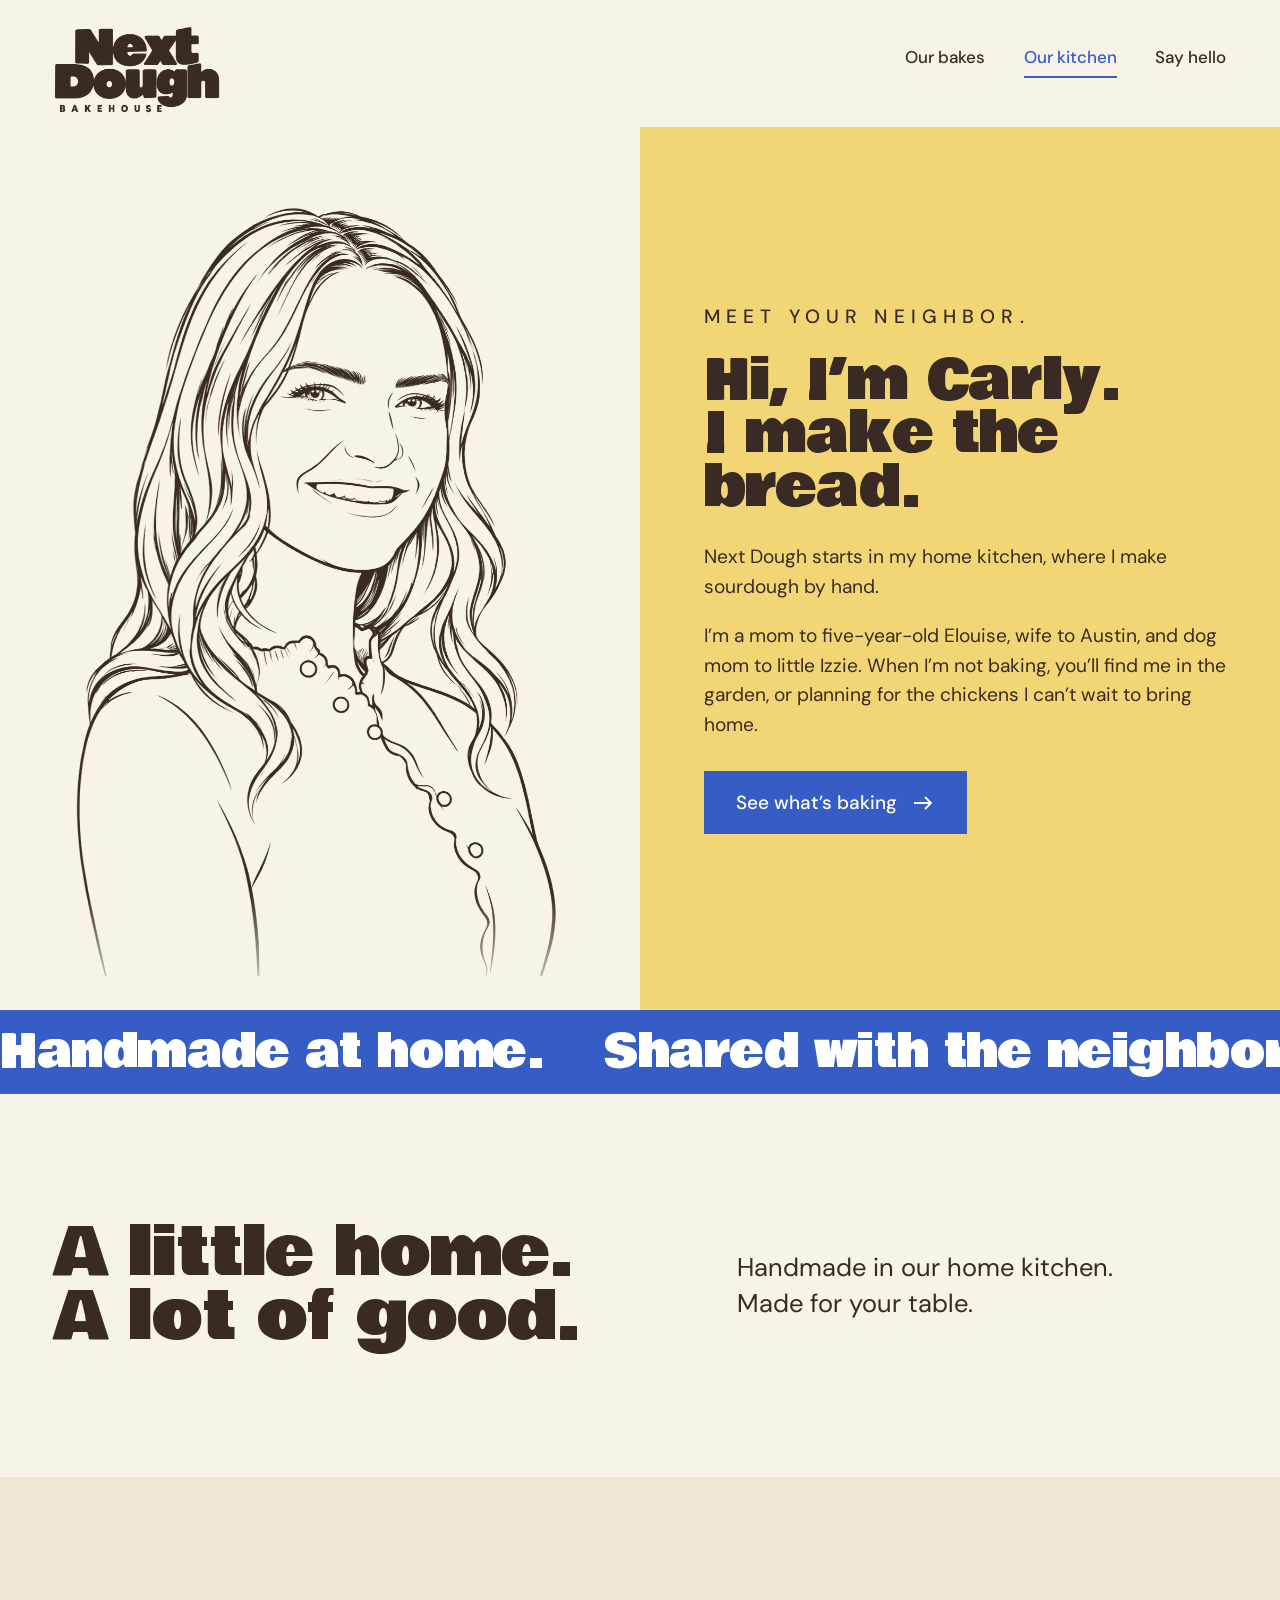
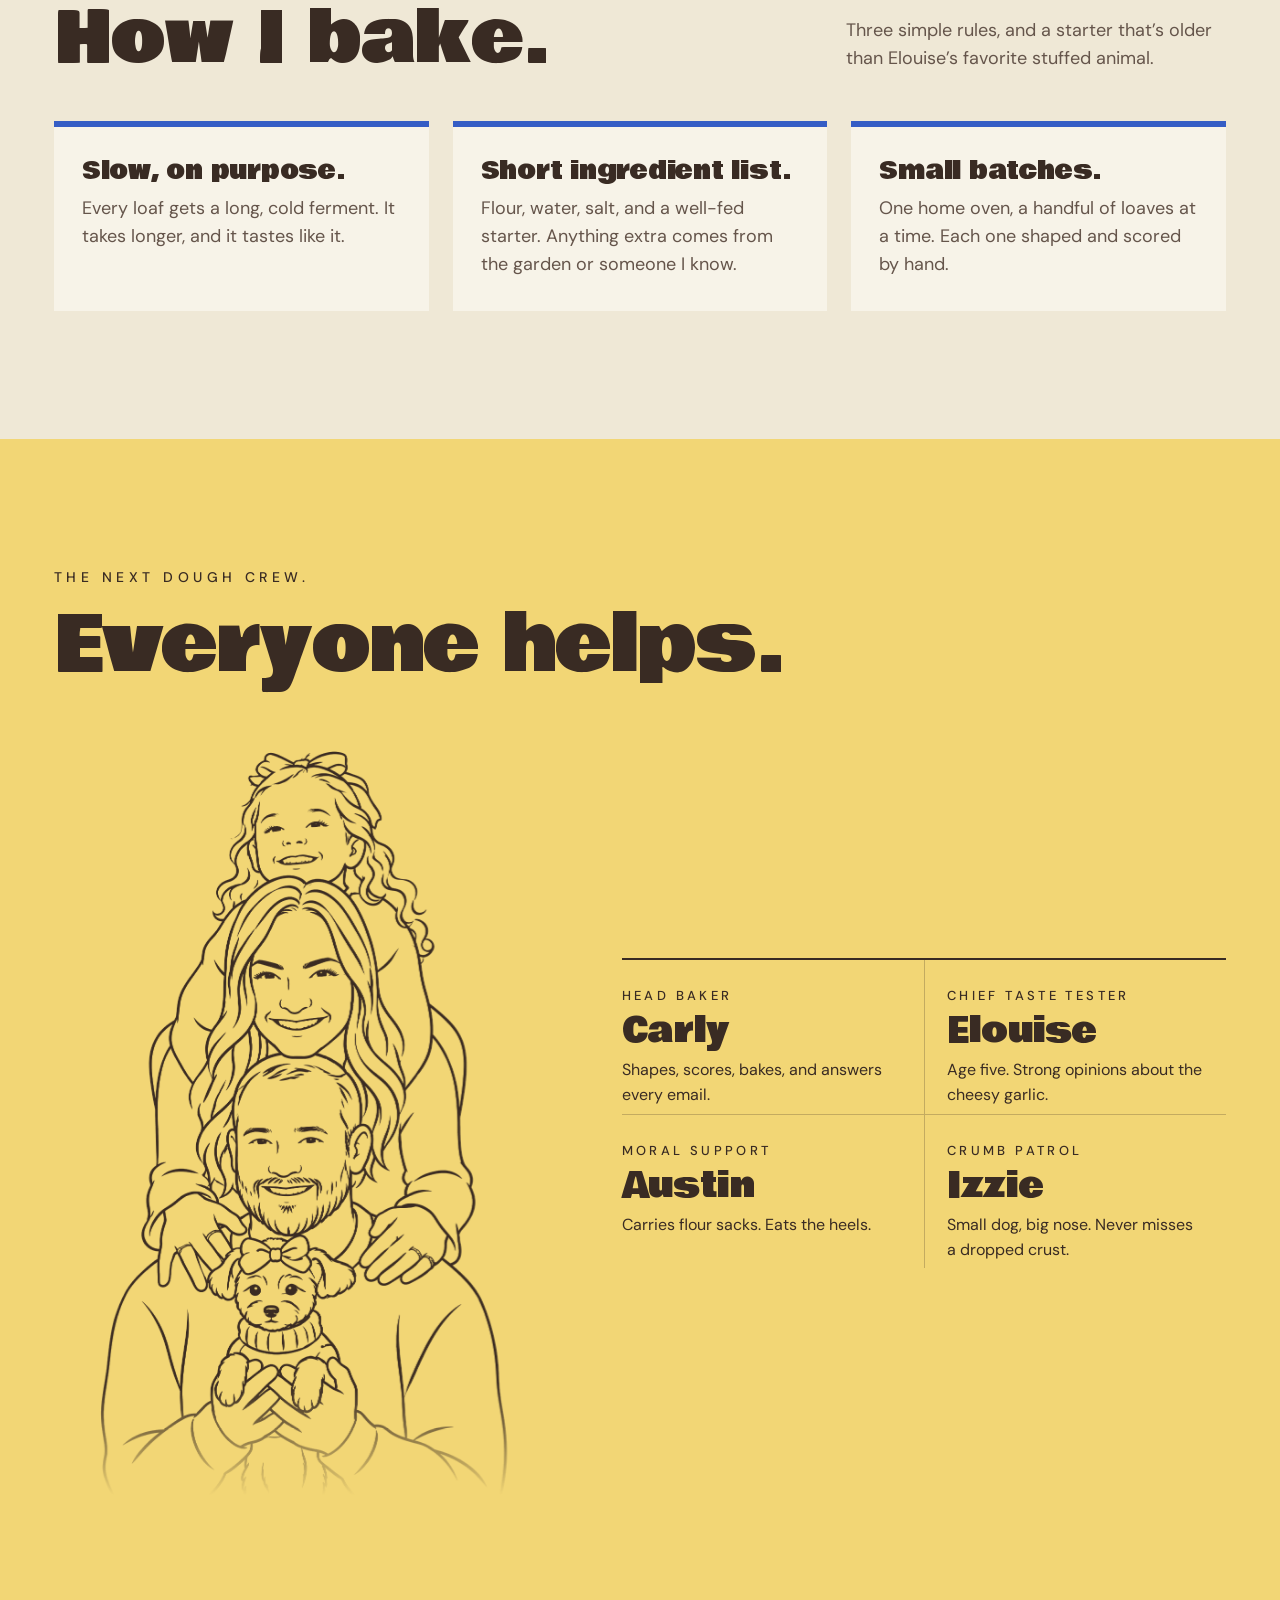
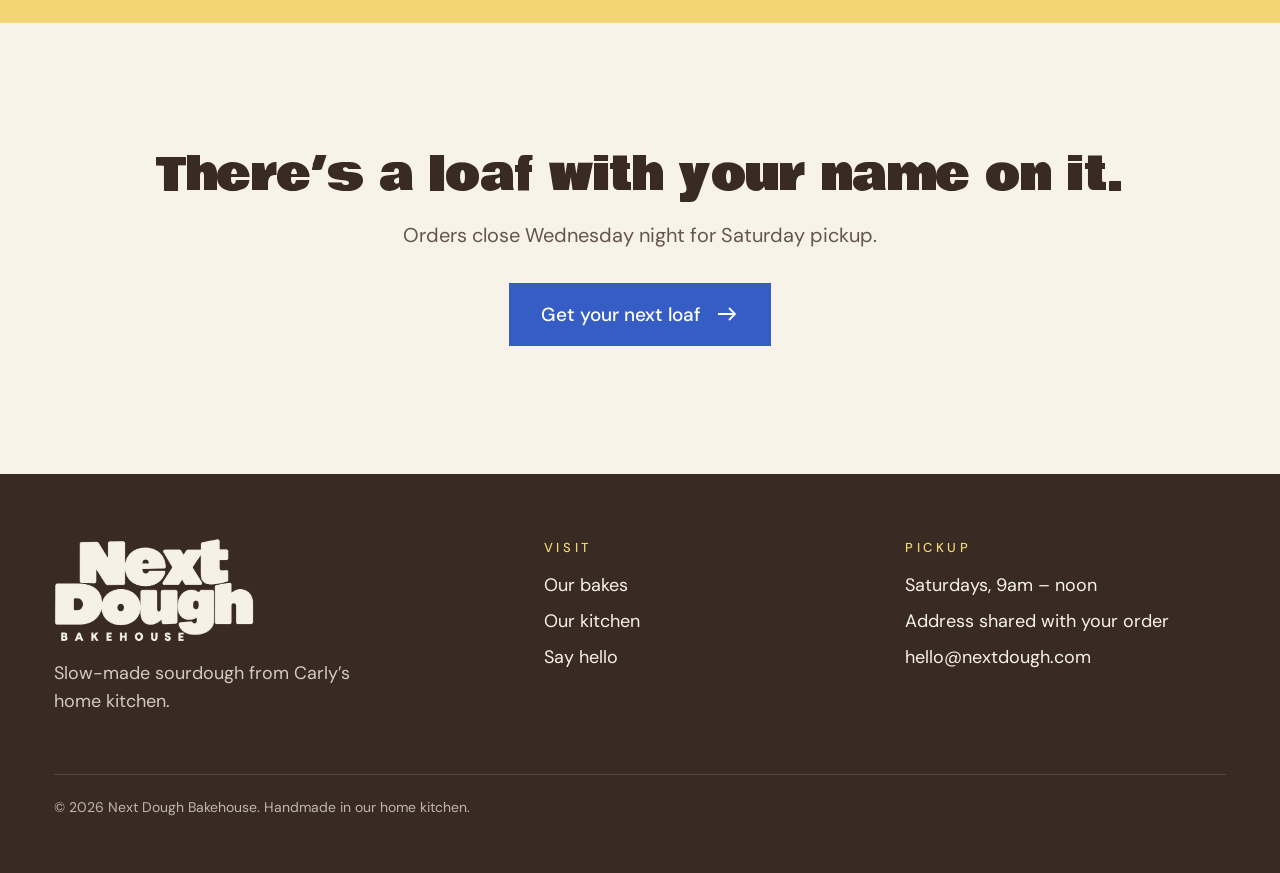
==== commit 16e19784: "Remove em dashes from site copy Co-Authored-By: Claude Opus 5.5 <noreply@anthropic.com> Claude-Sessi" ====
--- a/about.html
+++ b/about.html
@@ -3,7 +3,7 @@
 <head>
   <meta charset="utf-8">
   <meta name="viewport" content="width=device-width, initial-scale=1">
-  <title>Our kitchen — Next Dough Bakehouse</title>
+  <title>Our kitchen | Next Dough Bakehouse</title>
   <meta name="description" content="Meet Carly, the baker behind Next Dough Bakehouse. Sourdough made by hand in her home kitchen.">
   <link rel="preconnect" href="https://fonts.googleapis.com">
   <link rel="preconnect" href="https://fonts.gstatic.com" crossorigin>
@@ -38,7 +38,7 @@
         <p class="eyebrow">Meet your neighbor.</p>
         <h1 id="about-title" class="display">Hi, I’m Carly.<br>I make the bread.</h1>
         <p>Next Dough starts in my home kitchen, where I make sourdough by hand.</p>
-        <p>I’m a mom to five-year-old Elouise, wife to Austin, and dog mom to little Izzie. When I’m not baking, you’ll find me in the garden—or planning for the chickens I can’t wait to bring home.</p>
+        <p>I’m a mom to five-year-old Elouise, wife to Austin, and dog mom to little Izzie. When I’m not baking, you’ll find me in the garden, or planning for the chickens I can’t wait to bring home.</p>
         <a class="btn" href="index.html#bakes">See what’s baking
           <svg viewBox="0 0 24 24" fill="none" stroke="currentColor" stroke-width="1.8" aria-hidden="true"><path d="M3 12h17M14 6l6 6-6 6"/></svg>
         </a>
